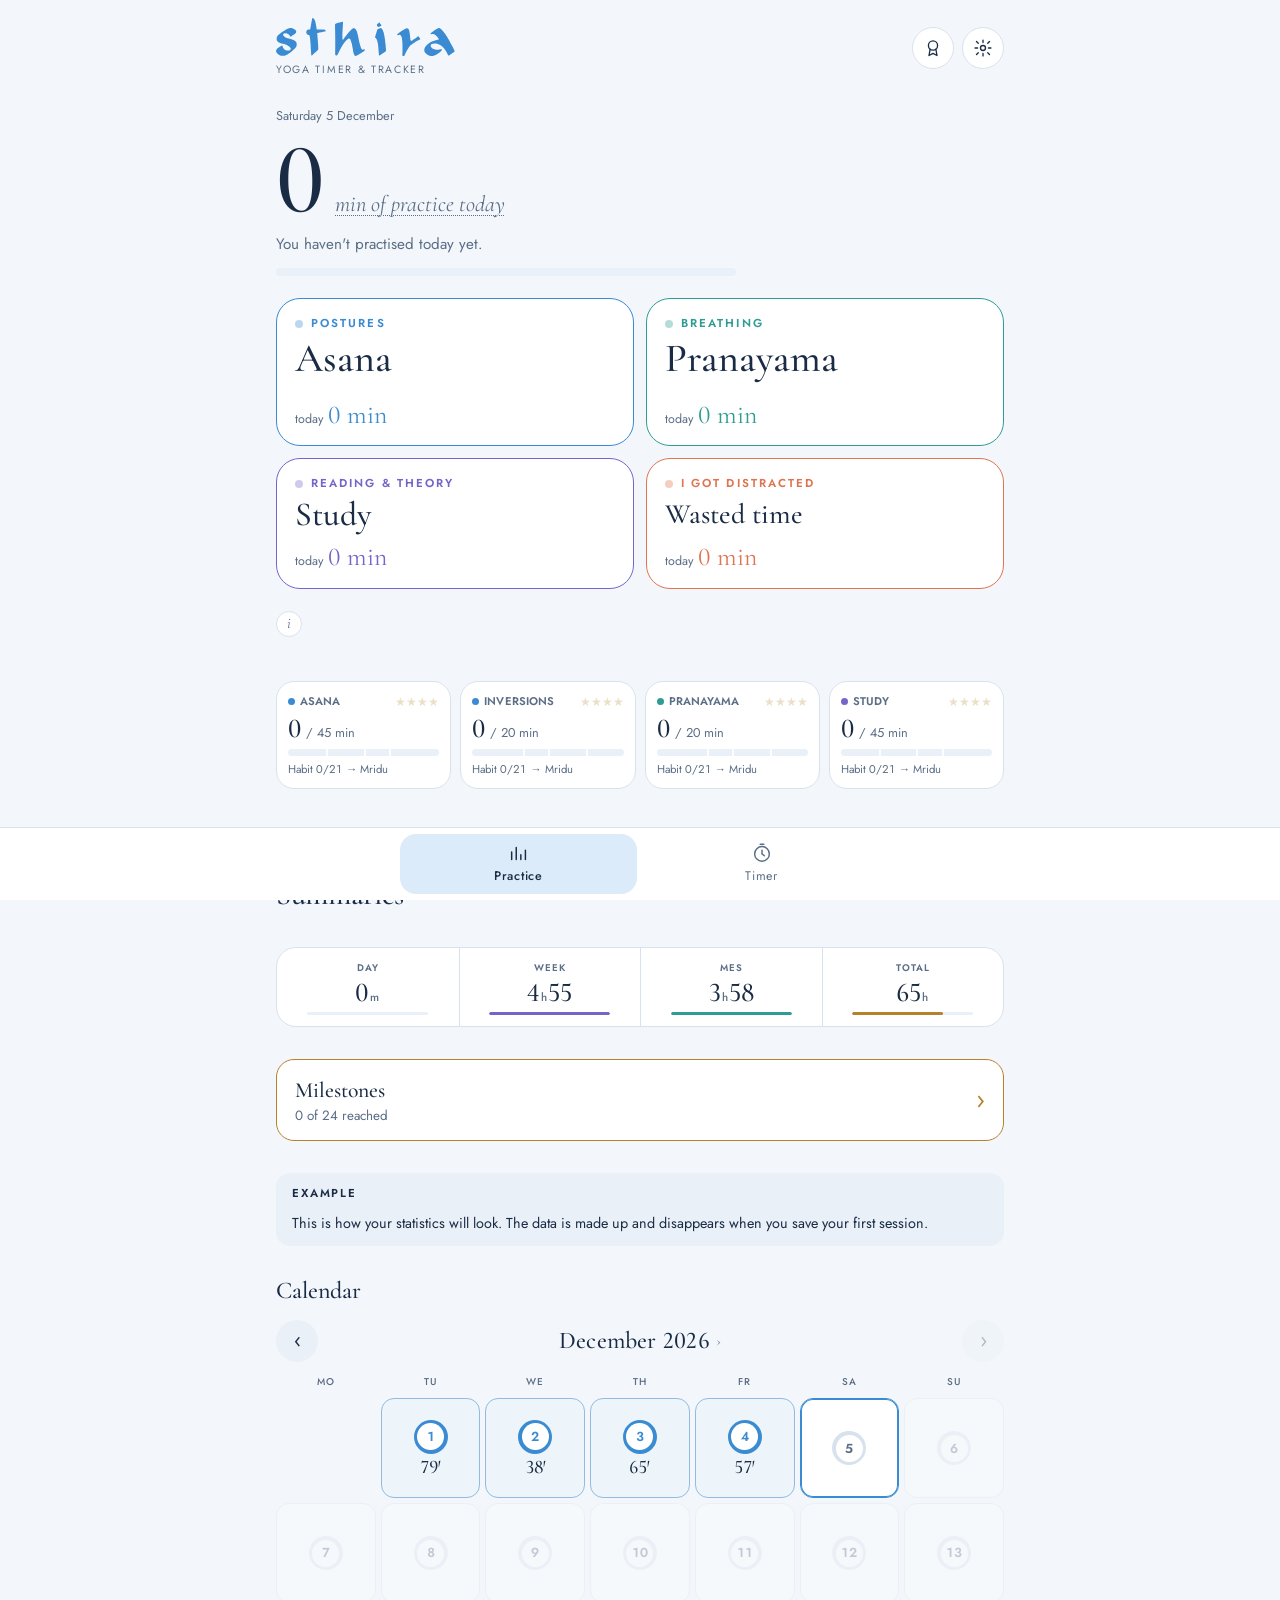
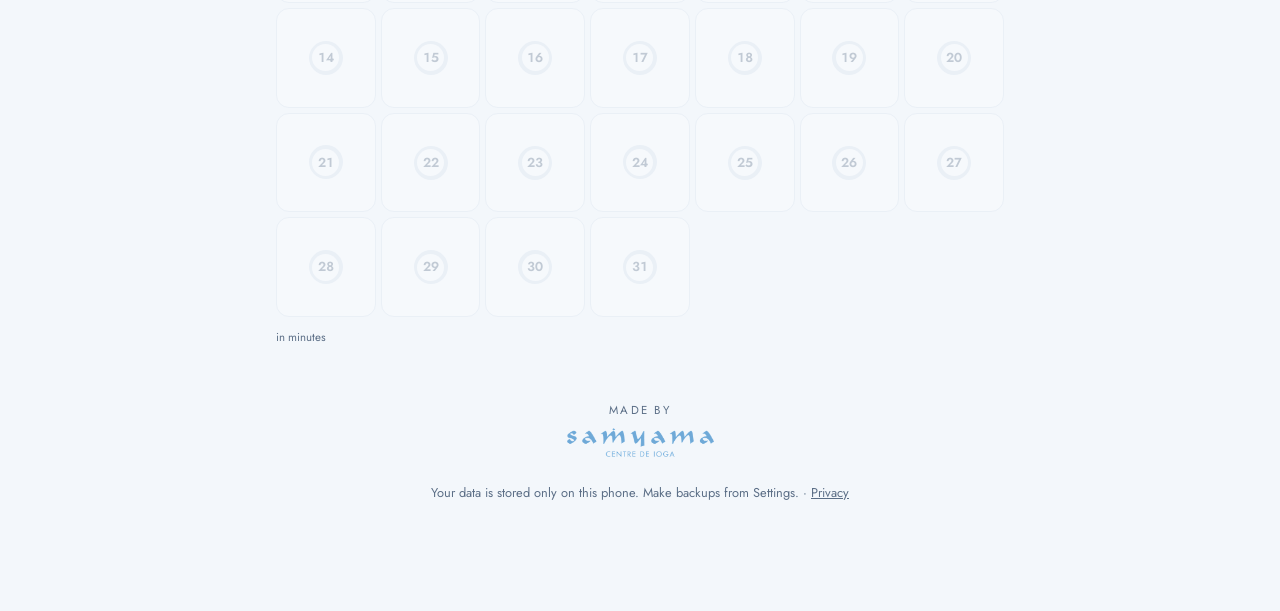
==== index.html @ 64e6ce95 "Add files via upload" ====
<!doctype html>
<html lang="ca">
<head>
<meta charset="utf-8">
<meta name="viewport" content="width=device-width, initial-scale=1, viewport-fit=cover">
<title>Sthira</title>
<meta name="description" content="Sthira: temporitzador i registre de pràctica de ioga. Asana, pranayama i temps distret, amb estadístiques.">
<meta name="theme-color" content="#F3F7FB" media="(prefers-color-scheme: light)">
<meta name="theme-color" content="#1D2D46" media="(prefers-color-scheme: dark)">
<meta name="mobile-web-app-capable" content="yes">
<meta name="apple-mobile-web-app-capable" content="yes">
<meta name="apple-mobile-web-app-title" content="Sthira">
<link rel="manifest" href="manifest.webmanifest">
<link rel="icon" type="image/png" sizes="192x192" href="icons/sthira2-192.png">
<link rel="apple-touch-icon" href="icons/sthira2-apple-180.png">
<link rel="stylesheet" href="fonts/fonts.css">
<style>
/* Layout: una columna de 760px. A dalt, el rellotge ("ara" o "avui"); just a sota, els tres botons de registre
   (Asana i Pranayama grans, Distret a tota l'amplada). Després, les estadístiques per període.
   Codi de color fix a tota l'app: blau = asana, verd aigua = pranayama, coral = distret. */
:root{
  --bg:#F3F7FB; --surface:#FFFFFF; --surface-2:#E9F0F7; --ink:#1A2C45; --muted:#5B6E86; --line:#D8E2EE;
  --asana:#3A8BD2; --asana-soft:#DCEBF9; --prana:#2F9C94; --prana-soft:#D7EFEC; --dist:#DE7550; --dist-soft:#FBE6DC; --gold:#B5822A; --gold-soft:#F7ECD3;
  --on-color:#FFFFFF; --brand:#3A8BD2; --study:#7466C9; --study-soft:#E6E2F7; --pausec:#A3B0C0;
  --logo:url("[data-uri]");
  --h0:#E4ECF4; --h1:#BFDBF3; --h2:#7DB6E8; --h3:#3A8BD2;
  --display:'Cormorant Garamond', 'Iowan Old Style', Georgia, serif;
  --body:'Jost', 'Avenir Next', 'Helvetica Neue', Arial, sans-serif;
}
@media (prefers-color-scheme: dark){ :root:not([data-theme="light"]){
  --bg:#1D2D46; --surface:#26395A; --surface-2:#2F4568; --ink:#EEF3F9; --muted:#AFC0D4; --line:#3D5479;
  --asana:#8EC4F0; --asana-soft:#2F4D74; --prana:#7FD3C9; --prana-soft:#2A5560; --dist:#F5AE90; --dist-soft:#57434A; --gold:#E9C46A; --gold-soft:#4B4431;
  --on-color:#15263D; --brand:#8EC4F0; --study:#B6ACF2; --study-soft:#3E4374; --pausec:#7488A6;
  --logo:url("[data-uri]");
  --h0:#2C4164; --h1:#36618E; --h2:#5A93C8; --h3:#8EC4F0; color-scheme:dark }}
:root[data-theme="dark"]{
  --bg:#1D2D46; --surface:#26395A; --surface-2:#2F4568; --ink:#EEF3F9; --muted:#AFC0D4; --line:#3D5479;
  --asana:#8EC4F0; --asana-soft:#2F4D74; --prana:#7FD3C9; --prana-soft:#2A5560; --dist:#F5AE90; --dist-soft:#57434A; --gold:#E9C46A; --gold-soft:#4B4431;
  --on-color:#15263D; --brand:#8EC4F0; --study:#B6ACF2; --study-soft:#3E4374; --pausec:#7488A6;
  --logo:url("[data-uri]");
  --h0:#2C4164; --h1:#36618E; --h2:#5A93C8; --h3:#8EC4F0; color-scheme:dark }

*{box-sizing:border-box}
[hidden]{display:none!important}
html{padding-top:env(safe-area-inset-top,0px); -webkit-tap-highlight-color:transparent}
html,body{min-height:100%}
body{margin:0}
body{overflow-x:clip; font-variant-numeric:lining-nums; background:var(--bg); color:var(--ink); font-family:var(--body); font-size:16px; line-height:1.5; -webkit-font-smoothing:antialiased}
button,input,textarea{font:inherit; color:inherit}
button{cursor:pointer}
:focus-visible{outline:2px solid var(--brand); outline-offset:3px; border-radius:8px}
.wrap{overflow-x:clip; max-width:760px; margin:0 auto; padding-left:max(16px, env(safe-area-inset-left,0px)); padding-right:max(16px, env(safe-area-inset-right,0px)); padding-block:18px 72px; display:flex; flex-direction:column; gap:22px}
.c-a{color:var(--asana)} .c-p{color:var(--prana)} .c-d{color:var(--dist)} .c-s{color:var(--study)} .c-x{color:var(--muted)}

/* capçalera */
.top{display:flex; align-items:center; justify-content:space-between; gap:12px}
.brand{display:flex; flex-direction:column; gap:2px; min-width:0}
.wordmark{margin:0 0 4px; line-height:0}
.wordmark svg{display:block; height:38px; width:auto; fill:var(--brand)}
.brand span{font-size:clamp(.5rem, 2.35vw, .66rem); letter-spacing:.16em; text-transform:uppercase; color:var(--muted); white-space:nowrap}
.madeby{display:flex; flex-direction:column; align-items:center; gap:8px; margin-top:34px; text-decoration:none; color:var(--muted); font-size:.72rem; letter-spacing:.2em; text-transform:uppercase}
.madeby i{display:block; width:150px; max-width:60vw; aspect-ratio:480 / 95; background:var(--logo) center / contain no-repeat}
.madeby:hover i{opacity:.8}
.icon-btn{width:42px; height:42px; display:grid; place-items:center; border:1px solid var(--line); background:var(--surface); border-radius:50%}
.icon-btn svg{width:20px; height:20px}

/* ara / avui */
.now{position:relative; display:flex; flex-direction:column; gap:12px; padding-top:6px}
.now-top .pill[hidden]{display:none}
.now-top{display:flex; align-items:center; gap:12px; flex-wrap:wrap; position:relative}
.pill{display:inline-flex; align-items:center; gap:8px; font-size:.74rem; letter-spacing:.2em; text-transform:uppercase; font-weight:600; color:var(--muted)}
.pill.c-a{color:var(--asana)} .pill.c-p{color:var(--prana)} .pill.c-d{color:var(--dist)} .pill.c-s{color:var(--study)} .pill.c-x{color:var(--muted)}
.pill i{width:8px; height:8px; border-radius:50%; background:currentColor}
.pill.live i{animation:pulse 3.6s ease-in-out infinite}
@keyframes pulse{0%,100%{opacity:.3; transform:scale(.8)} 40%{opacity:1; transform:scale(1.3)}}
.date{font-size:.8rem; color:var(--muted)}
.big{display:flex; align-items:baseline; gap:12px; flex-wrap:wrap; position:relative}
.big .n{font-family:var(--display); font-weight:500; font-size:clamp(4rem, 17vw, 6.2rem); line-height:.85; font-variant-numeric:lining-nums tabular-nums; letter-spacing:-.02em}
.big .u{font-family:var(--display); font-style:italic; font-size:1.4rem; color:var(--muted)}
.split{display:flex; flex-wrap:wrap; gap:4px 16px; font-size:.95rem; font-variant-numeric:lining-nums tabular-nums; position:relative}
.split b{font-weight:500}
.split{width:100%}
.sp-no{color:var(--muted)}
.sp-l{color:var(--c)}
.sp-cols{display:grid; grid-template-columns:repeat(auto-fit, minmax(62px, 1fr)); gap:8px; width:100%}
.sp-col{display:flex; flex-direction:column; gap:2px; padding:7px 4px 6px; border-top:2px solid var(--c); min-width:0}
.sp-col b{font-family:var(--display); font-weight:500; font-size:clamp(1rem, 4.6vw, 1.22rem); line-height:1; color:var(--ink); white-space:nowrap}
.sp-col small{font-size:.58rem; letter-spacing:.05em; text-transform:uppercase; color:var(--muted); font-weight:600; line-height:1.15; display:-webkit-box; -webkit-line-clamp:2; -webkit-box-orient:vertical; overflow:hidden}
.sp-chips{display:flex; flex-wrap:wrap; gap:6px}
.sp-c{display:inline-flex; align-items:baseline; gap:6px; border:1px solid var(--line); background:var(--surface); border-radius:999px; padding:5px 12px; font-size:.86rem; color:var(--muted)}
.sp-c i{width:7px; height:7px; border-radius:50%; background:var(--c); align-self:center; flex:none}
.sp-c b{color:var(--ink)}
.sp-dots{display:flex; flex-wrap:wrap; gap:6px 18px}
.sp-dots span{display:inline-flex; align-items:center; gap:6px; font-size:1rem}
.sp-dots i{width:9px; height:9px; border-radius:50%; background:var(--c); flex:none}
.sp-dots b{color:var(--ink); font-weight:500}
.bar{display:flex; height:8px; border-radius:6px; overflow:hidden; background:var(--surface-2); position:relative}
.bar i{display:block; height:100%; min-width:0}
.bar .asana{background:var(--asana)} .bar .pranayama{background:var(--prana)} .bar .distracted{background:var(--dist)} .bar .study{background:var(--study)} .bar .pause{background:var(--pausec); opacity:.55}
.now .bar{max-width:460px}
.streak{font-size:.86rem; color:var(--muted); position:relative}
.streak:empty{display:none}

/* botons */
.pads{display:grid; grid-template-columns:1fr 1fr; gap:12px}
.pad{--c:var(--asana); border:1.5px solid var(--c); background:var(--surface); color:var(--ink); border-radius:24px; min-height:148px; padding:16px 18px 18px;
  display:flex; flex-direction:column; justify-content:space-between; align-items:flex-start; gap:12px; text-align:left; min-width:0; transition:background .25s, color .25s, transform .12s, box-shadow .25s}
.pad:active{transform:scale(.98)}
.pad.prana{--c:var(--prana)}
.pad.study{--c:var(--study)}
.pad.pause{--c:var(--muted)}
.pad.pause .pn, .pad.study .pn{font-size:clamp(1.55rem, 6vw, 2.1rem)}
.pad.small{min-height:116px}
.pad.held{border-style:dashed; animation:padBlink 1.6s ease-in-out infinite}
@keyframes padBlink{0%,100%{opacity:1}50%{opacity:.42}}
@media (prefers-reduced-motion: reduce){ .pad.held{animation:none} }
.pad.held .pt::before{content:"❚❚ "; font-size:.6em; vertical-align:.25em}
.pad.dist{--c:var(--dist); min-height:116px}
.pad .pk{display:flex; align-items:center; gap:8px; font-size:.72rem; letter-spacing:.18em; text-transform:uppercase; font-weight:600; color:var(--c)}
.pad .pk i{width:8px; height:8px; border-radius:50%; background:currentColor; opacity:.35}
.pad .pn{display:block; font-family:var(--display); font-weight:500; font-size:clamp(1.55rem, 6.2vw, 2.5rem); line-height:1; margin-top:6px}
.pad.dist .pn{font-size:clamp(1.3rem, 5vw, 1.75rem); margin-top:6px}
.pad .pt{font-family:var(--display); font-size:1.6rem; line-height:1; font-variant-numeric:lining-nums tabular-nums; color:var(--c)}
.pad .pt small{font-family:var(--body); font-size:.78rem; color:var(--muted); margin-right:5px}
.pad.dist .left{display:flex; flex-direction:column; gap:2px; min-width:0}
.pad.dist .pt{white-space:nowrap; flex:none}
.pad[aria-pressed="true"]{background:var(--c); color:var(--on-color); box-shadow:0 14px 34px -18px var(--c)}
.pad[aria-pressed="true"] .pk, .pad[aria-pressed="true"] .pt, .pad[aria-pressed="true"] .pt small{color:var(--on-color)}
.pad[aria-pressed="true"] .pk i{opacity:1; animation:pulse 3.6s ease-in-out infinite}
.pad:disabled{opacity:.45; cursor:default}
.pad:disabled:active{transform:none}
/* B · files */
.pads.st-rows{grid-template-columns:1fr; gap:9px}
.pads.st-rows .pad{flex-direction:row; align-items:center; justify-content:space-between; min-height:0; padding:13px 16px; border-radius:16px; border-width:1px; gap:12px}
.pads.st-rows .pad > span:first-child{display:flex; flex-direction:column; gap:1px; min-width:0}
.pads.st-rows .pad .pn, .pads.st-rows .pad.dist .pn, .pads.st-rows .pad.study .pn{font-size:1.4rem; margin-top:2px}
.pads.st-rows .pad .pk{font-size:.62rem; letter-spacing:.13em}
.pads.st-rows .pad .pt{font-size:1.3rem; white-space:nowrap}
/* C · suau */
.pads.st-soft .pad{border:0; background:color-mix(in srgb, var(--c) 13%, var(--surface)); align-items:center; text-align:center; justify-content:center; gap:9px; border-radius:26px; min-height:138px; padding:18px 12px}
.pads.st-soft .pad.small, .pads.st-soft .pad.dist{min-height:114px}
.pads.st-soft .pad > span{display:flex; flex-direction:column; align-items:center; gap:2px; min-width:0}
.pads.st-soft .pad .pk{justify-content:center; text-align:center; font-size:.66rem; letter-spacing:.11em; white-space:nowrap}
.pads.st-soft .pad .pt{font-size:1.45rem}
.pads.st-soft .pad[aria-pressed="true"]{background:var(--c)}
/* D · mini */
.pads.st-mini{gap:9px}
.pads.st-mini .pad{min-height:80px; padding:11px 13px; border-radius:15px; border-width:1px; gap:5px}
.pads.st-mini .pad .pk{display:none}
.pads.st-mini .pad .pn, .pads.st-mini .pad.dist .pn, .pads.st-mini .pad.study .pn{font-size:1.18rem; margin-top:0}
.pads.st-mini .pad.dist .pn{font-size:1rem}
.pads.st-mini .pad .pt{font-size:1.05rem}
.pads.st-mini .pad .pt small{font-size:.66rem}
.hint{margin:0; font-family:var(--display); font-style:italic; font-size:1.15rem; color:var(--muted)}
.chips{display:flex; flex-wrap:wrap; gap:8px}
.chips button{background:var(--surface); border:1px solid var(--line); border-radius:999px; padding:7px 14px; font-size:.9rem}
.chips button[aria-pressed="true"]{background:var(--dist); border-color:var(--dist); color:var(--on-color)}
.cause-box{display:flex; flex-direction:column; gap:10px}
.lbl{font-size:.72rem; letter-spacing:.16em; text-transform:uppercase; color:var(--muted)}
.notice{background:var(--dist-soft); border-radius:16px; padding:14px 16px; display:flex; gap:12px; align-items:baseline; flex-wrap:wrap}
.notice b{font-family:var(--display); font-size:1.7rem; font-weight:500; color:var(--dist); font-variant-numeric:lining-nums tabular-nums; line-height:1}
.notice span{font-size:.92rem}
.end-row{display:flex; justify-content:space-between; align-items:center; gap:12px; flex-wrap:wrap}
.end-row{flex-direction:column; align-items:stretch; gap:10px}
.end-btn{display:flex; align-items:center; justify-content:center; gap:10px; width:100%; min-height:58px; border:0; border-radius:18px; background:var(--ink); color:var(--bg); font-size:1.08rem; font-weight:600; letter-spacing:.02em; box-shadow:0 12px 26px -16px var(--ink)}
.end-btn svg{width:20px; height:20px}
.end-btn.confirm{background:var(--dist); color:var(--on-color); box-shadow:0 12px 26px -14px var(--dist)}
.adv{border:1px solid var(--asana); background:var(--asana-soft); border-radius:18px; padding:0 14px}
.adv summary{list-style:none; cursor:pointer; display:flex; flex-direction:column; gap:2px; padding:12px 0}
.adv summary::-webkit-details-marker{display:none}
.adv summary .lbl{color:var(--asana)}
.adv summary .adv-t{font-size:.95rem}
.adv summary .adv-t::after{content:" ▾"; color:var(--muted)}
.adv[open] summary .adv-t::after{content:" ▴"}
.adv-body{padding-bottom:14px; display:flex; flex-direction:column; gap:8px}
.fam-sub{display:flex; flex-direction:column; gap:6px; padding:10px 0 2px 12px; border-left:2px solid var(--asana); margin-left:4px}
.fam-sub .lbl{color:var(--asana)}
.hrow.sub span:first-child{padding-left:14px; font-size:.84rem; color:var(--muted)}
.hrow.sub .tr{height:7px}
.hrow.sub .tr i{opacity:.6}
.chips.fam button{display:inline-flex; align-items:baseline; gap:6px}
.chips.fam .fc{font-size:.8em; font-variant-numeric:lining-nums tabular-nums; color:var(--asana); font-weight:600}
.chips.fam .fc:empty{display:none}
.chips.fam button[aria-pressed="true"] .fc{color:var(--on-color)}
.chips.fam button[aria-pressed="true"]{background:var(--asana); border-color:var(--asana); color:var(--on-color)}
.adv-note{margin:0}
.info{display:flex; flex-direction:column; align-items:flex-start; gap:7px}
.ibtn{width:26px; height:26px; min-height:0; border-radius:50%; border:1px solid var(--line); background:var(--surface); color:var(--muted); font-family:var(--display); font-size:.95rem; font-style:italic; line-height:1; display:grid; place-items:center; padding:0; flex:none}
.ibtn[aria-expanded="true"]{border-color:var(--asana); color:var(--asana)}
.info .hint, .info .t-help{margin:0}
.info.c{align-items:center; text-align:center}
#viewT .adv{margin-top:0}
.small-muted{font-size:.84rem; color:var(--muted)}

/* resum de sessió */
.summary{background:var(--surface); border:1px solid var(--line); border-radius:22px; padding:18px; display:flex; flex-direction:column; gap:14px}
.summary h3{font-family:var(--display); font-weight:500; font-size:1.8rem; margin:0; line-height:1}
.sum-grid{display:grid; grid-template-columns:repeat(auto-fit, minmax(100px,1fr)); gap:12px}
.sum-grid div{font-size:.78rem; color:var(--muted)}
.sum-grid b{display:block; font-family:var(--display); font-weight:500; font-size:1.7rem; color:var(--ink); font-variant-numeric:lining-nums tabular-nums; line-height:1.1}
.sum-grid b.c-a{color:var(--asana)} .sum-grid b.c-p{color:var(--prana)} .sum-grid b.c-d{color:var(--dist)} .sum-grid b.c-s{color:var(--study)}
.note{width:100%; min-height:64px; resize:vertical; background:var(--bg); border:1px solid var(--line); border-radius:14px; padding:10px 12px; font-family:var(--display); font-style:italic; font-size:1.1rem}
.btn{border:0; border-radius:999px; padding:11px 22px; font-weight:500; background:var(--ink); color:var(--bg)}
.btn-ghost{background:transparent; color:var(--ink); border:1px solid var(--line)}
.row-actions{display:flex; gap:10px; flex-wrap:wrap; justify-content:flex-end}
.row-actions.ctr{justify-content:center}

/* estadístiques */
.stats{display:flex; flex-direction:column; gap:32px; margin-top:26px; padding-top:30px; border-top:1px solid var(--line)}
.stats-head{display:flex; justify-content:space-between; align-items:flex-end; gap:14px; flex-wrap:wrap}
.stats-head h2{font-family:var(--display); font-weight:500; font-size:2.2rem; margin:0; line-height:1}
.seg{display:inline-flex; flex-wrap:wrap; border:1px solid var(--line); border-radius:22px; padding:3px; background:var(--surface); gap:2px; max-width:100%}
.seg input{position:absolute; opacity:0; pointer-events:none}
.seg label{padding:6px 13px; border-radius:999px; font-size:.88rem; cursor:pointer; color:var(--muted)}
.seg input:checked + label{background:var(--asana-soft); color:var(--ink); font-weight:500}
.seg input:focus-visible + label{outline:2px solid var(--brand)}
.daynav{display:flex; align-items:center; justify-content:space-between; gap:12px; background:var(--surface); border:1px solid var(--line); border-radius:999px; padding:5px}
.daynav b{font-family:var(--display); font-weight:500; font-size:1.3rem; text-align:center; min-width:0}
.daynav .icon-btn{font-size:1.4rem; line-height:1; border:0; background:var(--surface-2)}
.daynav .icon-btn:disabled{opacity:.35; cursor:default}
.example{background:var(--surface-2); border-radius:14px; padding:12px 16px; font-size:.9rem; display:flex; gap:10px; align-items:baseline; flex-wrap:wrap}
.nudge{background:var(--dist-soft)}
.example b{font-size:.72rem; letter-spacing:.16em; text-transform:uppercase}

.kpis{display:grid; grid-template-columns:repeat(4, minmax(0,1fr)); gap:1px; background:var(--line); border:1px solid var(--line); border-radius:20px; overflow:hidden}
@media (max-width:620px){ .kpis{grid-template-columns:repeat(2, minmax(0,1fr))} }
.kpi{background:var(--surface); padding:14px 16px 16px; display:flex; flex-direction:column; gap:2px; min-width:0}
.kpi .k{font-size:.72rem; letter-spacing:.14em; text-transform:uppercase; color:var(--muted); display:flex; align-items:center; gap:7px}
.kpi .k i{width:8px; height:8px; border-radius:2px; display:inline-block}
.kpi .v{font-family:var(--display); font-weight:500; font-size:2.1rem; line-height:1.1; font-variant-numeric:lining-nums tabular-nums}
.kpi .v small{font-family:var(--body); font-size:.85rem; color:var(--muted); margin-left:2px; font-weight:400}
.kpi .s{font-size:.8rem; color:var(--muted)}
.up{color:var(--prana)} .down{color:var(--dist)}

.block{display:flex; flex-direction:column; gap:14px; min-width:0}
.block h3{font-family:var(--display); font-weight:500; font-size:1.5rem; margin:0; line-height:1.1}
.block-head{display:flex; justify-content:space-between; align-items:baseline; gap:10px; flex-wrap:wrap}
.legend{display:flex; gap:14px; flex-wrap:wrap; font-size:.8rem; color:var(--muted)}
.legend span{display:inline-flex; align-items:center; gap:6px}
.legend i{width:10px; height:10px; border-radius:3px; display:inline-block}
.two{display:grid; grid-template-columns:1fr 1fr; gap:32px 34px}
@media (max-width:620px){ .two{grid-template-columns:1fr} }

/* gràfic de barres */
.chart{display:flex; flex-direction:column; gap:6px}
.plot{position:relative; height:190px; margin-left:38px}
.gl{position:absolute; left:0; right:0; border-top:1px solid var(--line)}
.gl em{position:absolute; left:-38px; top:-.65em; width:32px; text-align:right; font-style:normal; font-size:.7rem; color:var(--muted); font-variant-numeric:lining-nums tabular-nums}
.goal-l{position:absolute; left:0; right:0; border-top:1.5px dashed var(--muted); opacity:.75; pointer-events:none; z-index:1}
.goal-l span{position:absolute; right:0; top:-17px; font-size:.68rem; color:var(--muted); background:var(--bg); padding-left:6px}
.bars{position:absolute; inset:0; display:grid; grid-template-columns:repeat(var(--n), minmax(0,1fr)); gap:var(--gap,6px)}
.bars button{height:100%; border:0; background:transparent; padding:0; display:flex; flex-direction:column; justify-content:flex-end; align-items:center; min-width:0; border-radius:6px}
.stack{display:flex; flex-direction:column-reverse; width:100%; max-width:38px; border-radius:5px; overflow:hidden; min-height:0}
.stack i{display:block; width:100%; min-height:0}
.stack .a{background:var(--asana)} .stack .p{background:var(--prana)} .stack .s{background:var(--study)} .stack .d{background:var(--dist); opacity:.85}
.bars button.sel .stack{outline:2px solid var(--ink); outline-offset:2px}
.xl{display:grid; grid-template-columns:repeat(var(--n), minmax(0,1fr)); gap:var(--gap,6px); margin-left:38px; font-size:.68rem; color:var(--muted); text-align:center; letter-spacing:.04em}
.xl span{white-space:nowrap}
.xl span.t{color:var(--ink); font-weight:600}
.readout{margin-left:38px; font-size:.9rem; min-height:1.5em; font-variant-numeric:lining-nums tabular-nums}
.readout b{font-weight:500}

/* donut */
.donut-wrap{display:flex; align-items:center; gap:22px; flex-wrap:wrap}
.donut{width:136px; height:136px; flex:none; position:relative}
.donut svg{width:136px; height:136px; transform:rotate(-90deg)}
.donut .ctr{position:absolute; inset:0; display:flex; flex-direction:column; align-items:center; justify-content:center}
.donut .ctr b{font-family:var(--display); font-weight:500; font-size:2rem; line-height:1; font-variant-numeric:lining-nums tabular-nums}
.donut .ctr span{font-size:.7rem; letter-spacing:.14em; text-transform:uppercase; color:var(--muted)}
.dl{list-style:none; margin:0; padding:0; display:flex; flex-direction:column; gap:8px; min-width:0; flex:1}
.dl li{display:grid; grid-template-columns:12px 1fr auto; gap:10px; align-items:baseline; font-size:.92rem}
.dl li i{width:10px; height:10px; border-radius:3px; display:inline-block}
.dl li span:last-child{color:var(--muted); font-variant-numeric:lining-nums tabular-nums; white-space:nowrap}

/* hores */
.hours{display:grid; grid-template-columns:repeat(24, minmax(0,1fr)); gap:2px; height:96px; align-items:end}
.hours i{display:block; background:var(--asana); border-radius:3px 3px 0 0; opacity:.8}
.hours i.zero{background:var(--surface-2); opacity:1}
.hours i.peak{opacity:1; background:var(--prana)}
.hours-x{display:grid; grid-template-columns:repeat(4, 1fr); font-size:.66rem; color:var(--muted)}
.insight{margin:0; font-family:var(--display); font-style:italic; font-size:1.12rem}

/* files horitzontals */
.rows{display:flex; flex-direction:column; gap:9px}
.hrow{display:grid; grid-template-columns:96px minmax(0,1fr) auto; gap:12px; align-items:center; font-size:.9rem}
.hrow .tr{height:10px; background:var(--surface-2); border-radius:6px; overflow:hidden}
.hrow .tr i{display:block; height:100%; border-radius:6px}
.hrow .val{font-variant-numeric:lining-nums tabular-nums; color:var(--muted); font-size:.84rem; white-space:nowrap}
.hrow.best span:first-child{font-weight:600}

/* mapa de calor */
.heat{display:grid; grid-template-columns:22px repeat(13, minmax(0,1fr)); gap:4px; max-width:420px}
.heat .ml{font-size:.66rem; color:var(--muted); white-space:nowrap; height:14px}
.heat .wl{font-size:.64rem; color:var(--muted); line-height:1; align-self:center}
.heat .c{aspect-ratio:1; border-radius:4px; background:var(--h0); max-width:100%}
.heat .c.l1{background:var(--h1)} .heat .c.l2{background:var(--h2)} .heat .c.l3{background:var(--h3)}
.heat .c.fut{background:transparent; border:1px dashed var(--line)}
.heat .c.tod{outline:1.5px solid var(--ink); outline-offset:1px}
.heat-key{display:flex; align-items:center; gap:5px; font-size:.72rem; color:var(--muted)}
.heat-key i{width:12px; height:12px; border-radius:3px; display:inline-block}

.facts{display:grid; grid-template-columns:repeat(2, minmax(0,1fr)); gap:1px; background:var(--line); border:1px solid var(--line); border-radius:18px; overflow:hidden}
@media (min-width:621px){ .facts.f3{grid-template-columns:repeat(3, minmax(0,1fr))} }
.facts div{background:var(--surface); padding:12px 14px; font-size:.8rem; color:var(--muted); min-width:0}
.facts b{display:block; font-family:var(--display); font-weight:500; font-size:1.55rem; color:var(--ink); line-height:1.15; font-variant-numeric:lining-nums tabular-nums}

/* sessions */
.sessions{list-style:none; margin:0; padding:0; display:flex; flex-direction:column}
.sessions > li{border-top:1px solid var(--line)}
.sessions details summary{list-style:none; cursor:pointer; display:grid; grid-template-columns:60px minmax(0,1fr); gap:14px; padding:14px 0}
.sessions details summary::-webkit-details-marker{display:none}
.sd{font-size:.76rem; color:var(--muted); line-height:1.3}
.sd b{display:block; font-family:var(--display); font-size:1.5rem; color:var(--ink); font-weight:500}
.sb{display:flex; flex-direction:column; gap:7px; min-width:0}
.st{display:flex; flex-wrap:wrap; gap:3px 14px; font-size:.88rem; font-variant-numeric:lining-nums tabular-nums}
.st b{font-weight:500}
.sn{font-family:var(--display); font-style:italic; font-size:1.08rem; overflow-wrap:anywhere}
.s-body{padding:0 0 16px 74px; display:flex; flex-direction:column; gap:10px}
@media (max-width:460px){ .s-body{padding-left:0} }
.linkish{background:none; border:0; padding:0; text-decoration:underline; text-underline-offset:3px; font-size:.86rem}
.danger{color:var(--dist)}
.empty{color:var(--muted); font-family:var(--display); font-style:italic; font-size:1.12rem; margin:0}
.foot{font-size:.8rem; color:var(--muted); text-align:center; margin-top:4px}

/* full d'ajustos */
.scrim{position:fixed; inset:0; background:rgba(20,34,56,.45); display:flex; align-items:flex-end; justify-content:center; z-index:50}
.sheet{background:var(--surface); width:100%; max-width:560px; border-radius:22px 22px 0 0; padding:22px max(20px, env(safe-area-inset-right,0px)) max(26px, env(safe-area-inset-bottom,0px)) max(20px, env(safe-area-inset-left,0px)); max-height:90%; overflow:auto; display:flex; flex-direction:column; gap:12px}
.sheet h3{font-family:var(--display); font-weight:500; font-size:1.8rem; margin:0}
.as-row{width:100%; text-align:left; background:transparent; border:0; border-bottom:1px solid var(--line); cursor:pointer}
.as-row > span:last-child{font-size:1.5rem; color:var(--asana); line-height:1}
.srow{display:flex; justify-content:space-between; align-items:center; gap:14px; padding:12px 0; border-bottom:1px solid var(--line); flex-wrap:wrap}
.srow > span:first-child small{display:block; color:var(--muted); font-size:.82rem}
.sw{position:relative; width:46px; height:28px; flex:none}
.sw input{position:absolute; inset:0; opacity:0; cursor:pointer; margin:0}
.sw i{position:absolute; inset:0; border-radius:999px; background:var(--surface-2); border:1px solid var(--line); transition:background .2s}
.sw i::after{content:""; position:absolute; top:3px; left:3px; width:20px; height:20px; border-radius:50%; background:var(--muted); transition:transform .2s, background .2s}
.sw input:checked + i{background:var(--asana)} .sw input:checked + i::after{transform:translateX(18px); background:var(--on-color)}
.sw input:focus-visible + i{outline:2px solid var(--brand); outline-offset:2px}
.data-box{width:100%; min-height:90px; font-family:ui-monospace, Menlo, Consolas, monospace; font-size:.75rem; background:var(--bg); border:1px solid var(--line); border-radius:12px; padding:10px}
.toast{white-space:nowrap; position:fixed; left:50%; bottom:max(20px, env(safe-area-inset-bottom,0px)); transform:translateX(-50%); background:var(--ink); color:var(--bg); padding:10px 18px; border-radius:999px; font-size:.9rem; z-index:60}

/* pestanyes */
.wrap{padding-bottom:calc(96px + env(safe-area-inset-bottom,0px))}
.tabs{position:fixed; left:0; right:0; bottom:0; z-index:30; background:var(--surface); border-top:1px solid var(--line); display:flex; justify-content:center;
  padding:6px max(16px, env(safe-area-inset-right,0px)) calc(6px + env(safe-area-inset-bottom,0px)) max(16px, env(safe-area-inset-left,0px))}
.tabs-in{display:grid; grid-template-columns:1fr 1fr; gap:6px; width:100%; max-width:480px}
.tab{position:relative; border:0; background:transparent; border-radius:16px; padding:8px 10px; display:flex; flex-direction:column; align-items:center; gap:3px; font-size:.78rem; letter-spacing:.06em; color:var(--muted)}
.tab svg{width:22px; height:22px}
.tab[aria-current="page"]{background:var(--asana-soft); color:var(--ink); font-weight:500}
.tab .ldot{position:absolute; top:8px; right:calc(50% - 22px); width:8px; height:8px; border-radius:50%; background:var(--asana); animation:pulse 3.6s ease-in-out infinite}
.toast .t-act{margin-left:14px; background:transparent; border:0; color:inherit; font:inherit; font-weight:600; text-decoration:underline; padding:2px 0}
.toast{bottom:calc(86px + env(safe-area-inset-bottom,0px))}
.view{display:flex; flex-direction:column; gap:22px}

/* temporitzador */
.t-track{display:flex; flex-direction:column; gap:10px; background:var(--surface); border:1px solid var(--line); border-radius:20px; padding:14px}
.tm-head{display:flex; justify-content:space-between; align-items:baseline; gap:10px; flex-wrap:wrap}
.tm-time{font-size:.86rem; font-variant-numeric:lining-nums tabular-nums}
.tm-btns{display:grid; grid-template-columns:1fr 1fr; gap:8px}
.tm{--c:var(--asana); border:1.5px solid var(--c); background:transparent; color:var(--c); border-radius:14px; min-height:48px; padding:0 4px; font-family:var(--display); font-size:clamp(1.02rem, 4.6vw, 1.25rem); font-weight:500; min-width:0}
.tm.p{--c:var(--prana)} .tm.d{--c:var(--dist)} .tm.s{--c:var(--study)}
.tm[aria-pressed="true"]{background:var(--c); color:var(--on-color)}
.tm:disabled{opacity:.4; cursor:default}
.tm-hint{margin:0; font-size:.86rem; color:var(--muted)}
.dial-wrap{display:flex; flex-direction:column; align-items:center; gap:12px; padding-top:4px}
.dial{position:relative; width:min(76vw, 310px); aspect-ratio:1; max-width:100%}
.dial svg{width:100%; height:100%; transform:rotate(-90deg)}
.d-track{fill:none; stroke:var(--surface-2); stroke-width:10}
.d-prog{fill:none; stroke:var(--asana); stroke-width:10; stroke-linecap:round; transition:stroke-dashoffset .12s linear}
.dial.pr .d-prog{stroke:var(--prana)}
.dial.st .d-prog{stroke:var(--study)}
.dial.pa .d-prog{stroke:var(--pausec)}
.dial.warn .d-prog{stroke:var(--dist)}
.t-dots.pr i{background:var(--prana)} .t-dots.st i{background:var(--study)}
.dial.done .d-prog{stroke:var(--prana)}
.d-tick{stroke:var(--line); stroke-width:2}
.d-ctr{position:absolute; inset:0; display:flex; flex-direction:column; align-items:center; justify-content:center; gap:2px}
.d-lbl{font-size:.72rem; letter-spacing:.2em; text-transform:uppercase; color:var(--muted)}
.d-count{font-family:var(--display); font-weight:500; font-size:clamp(4.6rem, 22vw, 6.4rem); line-height:.9; font-variant-numeric:lining-nums tabular-nums}
.d-time{font-size:1.05rem; font-variant-numeric:lining-nums tabular-nums; color:var(--muted)}
.d-next{margin:0; font-family:var(--display); font-style:italic; font-size:1.2rem; color:var(--muted); text-align:center; font-variant-numeric:lining-nums tabular-nums}
.t-dots{display:flex; flex-wrap:wrap; gap:6px; justify-content:center; max-width:320px; min-height:10px}
.t-dots i{width:9px; height:9px; border-radius:50%; background:var(--asana)}
.t-dots span{font-size:.8rem; color:var(--muted)}
.t-ctrls{display:grid; grid-template-columns:1fr 2fr; gap:12px}
.t-main{border:0; border-radius:999px; min-height:62px; font-size:1.15rem; font-weight:500; background:var(--asana); color:var(--on-color); display:flex; align-items:center; justify-content:center; gap:10px; box-shadow:0 14px 30px -18px var(--asana)}
.t-main.pause{background:var(--ink); color:var(--bg); box-shadow:none}
.t-main svg{width:20px; height:20px}
.t-reset{border:1px solid var(--line); background:var(--surface); border-radius:999px; min-height:62px; font-size:1rem}
.t-reset:disabled{opacity:.45; cursor:default}
.ichips{display:flex; flex-wrap:wrap; gap:8px}
.ichips button{min-width:64px; border:1px solid var(--line); background:var(--surface); border-radius:14px; padding:10px 14px; font-size:.98rem; font-variant-numeric:lining-nums tabular-nums}
.ichips button[aria-pressed="true"]{background:var(--asana); border-color:var(--asana); color:var(--on-color); font-weight:500}
.ichips button:disabled{opacity:.5; cursor:default}
.custom{display:flex; align-items:center; gap:14px; flex-wrap:wrap}
.big .u[role=button]{cursor:pointer; text-decoration:underline dotted; text-decoration-thickness:1px; text-underline-offset:4px}
.goal-ed{display:inline-flex; align-items:center; gap:8px}
#gVal{width:64px; border:0; background:transparent; text-align:center; font-size:1.1rem; font-weight:500; font-variant-numeric:lining-nums tabular-nums; -moz-appearance:textfield; appearance:textfield}
#gVal::-webkit-outer-spin-button, #gVal::-webkit-inner-spin-button{-webkit-appearance:none; margin:0}
.gq{flex-basis:100%; display:flex; flex-wrap:wrap; gap:6px}
.gqb{border:1px solid var(--line); background:var(--surface); border-radius:999px; padding:5px 12px; font-size:.86rem; font-variant-numeric:lining-nums tabular-nums}
.gqb[aria-pressed="true"]{background:var(--asana-soft); border-color:var(--asana); font-weight:500}
.stepper{display:inline-flex; align-items:center; border:1px solid var(--line); border-radius:14px; background:var(--surface); overflow:hidden}
.stepper button{width:44px; height:44px; border:0; background:transparent; font-size:1.3rem}
.stepper output{min-width:58px; text-align:center; font-variant-numeric:lining-nums tabular-nums; font-size:1.05rem}
.t-set{border-top:1px solid var(--line); padding-top:6px}
.t-set summary{cursor:pointer; list-style:none; padding:10px 0; font-family:var(--display); font-size:1.4rem}
.t-set summary::-webkit-details-marker{display:none}
.t-set summary::after{content:" +"; color:var(--muted)} .t-set[open] summary::after{content:" –"}
.range{width:160px; accent-color:var(--asana)}
.t-help{font-size:.84rem; color:var(--muted); margin:6px 0 0}
.d-count small{font-size:.38em; color:var(--muted); margin-left:2px; letter-spacing:.02em}
.tmode{align-self:flex-start}
.tmode label{padding:8px 16px; font-size:.92rem}
.pstrip{display:flex; gap:4px; width:min(86vw, 340px); height:10px}
.pstrip > i{position:relative; display:block; flex:1 1 0; min-width:6px; border-radius:6px; background:var(--surface-2); overflow:hidden}
.pstrip > i > b{position:absolute; inset:0 auto 0 0; width:0; background:var(--asana); border-radius:inherit; transition:width .12s linear}
.pstrip > i.cur{box-shadow:0 0 0 2px var(--asana-soft)}
.pstrip.pr > i > b{background:var(--prana)} .pstrip.st > i > b{background:var(--study)}
.pchips button{display:inline-flex; align-items:center; gap:6px; max-width:100%; overflow:hidden; text-overflow:ellipsis; white-space:nowrap}
.pchips .pnew{border-style:dashed; color:var(--muted)}
.pcard{background:var(--surface); border:1px solid var(--line); border-radius:22px; padding:14px 12px 10px; display:flex; flex-direction:column; gap:12px}
.pcard[disabled]{opacity:.55; pointer-events:none}
.pname{font-family:var(--display); font-size:1.55rem; font-weight:500; border:0; border-bottom:1px dashed var(--line); background:transparent; color:var(--ink); padding:2px 0 6px; width:100%; border-radius:0}
.pname:focus{outline:none; border-bottom-color:var(--asana)}
.psteps{list-style:none; margin:0; padding:0; display:flex; flex-direction:column; gap:8px}
.pstep{display:grid; grid-template-columns:22px auto auto auto 1fr; align-items:center; gap:6px; padding:8px 0; border-bottom:1px solid var(--line)}
.pstep:last-child{border-bottom:0}
.pnum{width:22px; height:22px; border-radius:50%; background:var(--asana-soft); color:var(--ink); display:grid; place-items:center; font-size:.78rem; font-weight:600; font-variant-numeric:lining-nums tabular-nums}
.pstep .stepper button{flex:none; width:36px; height:42px; font-size:1.2rem; touch-action:manipulation; user-select:none; -webkit-user-select:none}
.pstep .stepper output{flex:none; min-width:50px; font-size:1.02rem}
.pstep .stepper.rp button{width:32px}
.pstep .stepper.rp output{min-width:26px}
.px{color:var(--muted); font-size:.95rem}
.pdel{justify-self:end; width:30px; height:36px; border:0; background:transparent; color:var(--muted); border-radius:50%; display:grid; place-items:center}
.pdel svg{width:18px; height:18px}
.pdel:disabled{visibility:hidden}
.padd{align-self:flex-start; border:1px dashed var(--asana); color:var(--asana); background:transparent; border-radius:999px; padding:9px 16px; font-size:.95rem; font-weight:500}
.pfoot{display:flex; justify-content:space-between; align-items:center; gap:10px; flex-wrap:wrap; padding-top:4px; border-top:1px solid var(--line)}
.ptot{font-size:.9rem; color:var(--muted); font-variant-numeric:lining-nums tabular-nums; padding-top:8px}
.pdelp{border:0; background:transparent; color:var(--dist); font-size:.88rem; padding:8px 0 0}
.pdelp.arm{font-weight:600}
@media (max-width:360px){ .pstep .stepper button{width:30px} .pstep .stepper.rp button{width:28px} .pstep .stepper output{min-width:44px} .pcard{padding-inline:8px} }

.cal{display:flex; flex-direction:column; gap:12px}
.cal-head{display:flex; align-items:center; justify-content:space-between; gap:10px}
.cal-t{font-family:var(--display); font-weight:500; font-size:1.5rem; letter-spacing:.01em; background:transparent; border:0; color:var(--ink); padding:4px 10px; border-radius:12px; display:inline-flex; align-items:center; gap:6px}
.cal-t::after{content:"›"; color:var(--muted); font-size:1.05rem; opacity:.7}
.cal-t:active{background:var(--surface-2)}
.cal-head .icon-btn{font-size:1.3rem; line-height:1; background:var(--surface-2); border:0}
.cal-head .icon-btn:disabled{opacity:.3; cursor:default}
.cal-grid{display:grid; grid-template-columns:repeat(7, minmax(0,1fr)); gap:5px}
.cal-dow{font-size:.62rem; text-align:center; color:var(--muted); letter-spacing:.1em; text-transform:uppercase; padding-bottom:4px; font-weight:500}
.cday{position:relative; aspect-ratio:1; min-height:0; max-width:100%; border:1px solid var(--line); background:var(--surface); border-radius:13px; padding:4px 3px; display:flex; flex-direction:column; align-items:center; justify-content:center; gap:2px; min-width:0; font-variant-numeric:lining-nums tabular-nums; overflow:hidden; transition:transform .12s ease}
.cday .dn{font-size:.74rem; font-weight:600; line-height:1; color:var(--muted)}
.cday .dt.nbig{font-size:clamp(.92rem, 4.6vw, 1.35rem); line-height:1} .cday .dt.nbig small{font-size:.5em; color:var(--muted); margin-left:1px}
.cday .dt.nbig.none{color:var(--line)}
.cday.c-dot{justify-content:center; gap:3px}
.cday .dn.dbig{font-family:var(--display); font-size:1.12rem; font-weight:500; color:var(--ink)}
.cday .dt{font-family:var(--display); font-size:.98rem; font-weight:500; line-height:1; color:var(--ink)}
.cday .dt.dsm{font-family:var(--body); font-size:.6rem; font-weight:500; color:var(--muted)}
.cday .cring{width:27px; height:27px; border-radius:50%; display:grid; place-items:center; background:conic-gradient(var(--asana) calc(var(--p)*1%), var(--line) 0)}
.cday .cring b{width:21px; height:21px; border-radius:50%; background:var(--surface); display:grid; place-items:center; font-size:.68rem; font-weight:600; color:var(--muted)}
.cday .cring.full b{color:var(--asana)}
.cday .cdot{width:7px; height:7px; border-radius:50%; background:var(--asana); opacity:.35}
.cday .cdot.none{background:transparent}
.cday .cdot.s2{width:10px; height:10px; opacity:.65} .cday .cdot.s3{width:13px; height:13px; opacity:1}
.cday .db{display:flex; width:84%; height:3px; border-radius:3px; overflow:hidden; background:var(--surface-2); margin-top:1px}
.cday .db i{display:block; height:100%}
.cday.l1{background:color-mix(in srgb, var(--asana) 5%, var(--surface))}
.cday.l2{background:color-mix(in srgb, var(--asana) 11%, var(--surface))}
.cday.l3{background:color-mix(in srgb, var(--asana) 17%, var(--surface)); border-color:color-mix(in srgb, var(--asana) 45%, var(--line))}
.cday.c-heat{border-color:transparent}
.cday.c-heat.l1{background:color-mix(in srgb, var(--asana) 14%, var(--surface))}
.cday.c-heat.l2{background:color-mix(in srgb, var(--asana) 34%, var(--surface))}
.cday.c-heat.l3{background:color-mix(in srgb, var(--asana) 62%, var(--surface))}
.cday.c-heat.l3 .dn, .cday.c-heat.l3 .dt{color:var(--on-color)}
.cday.c-heat:not(.l1):not(.l2):not(.l3){background:var(--surface-2)}
.cday.c-dot, .cday.c-ring{background:var(--surface)}
.cday.c-dot.l3, .cday.c-ring.l3{background:color-mix(in srgb, var(--asana) 9%, var(--surface))}
.cday.tod{border-color:var(--brand); box-shadow:inset 0 0 0 1px var(--brand)}
.cday.tod .dn{color:var(--brand)}
.cday.sel{box-shadow:0 0 0 2px var(--ink); border-color:transparent}
.cday:not(:disabled):active{transform:scale(.94)}
.cday.out{visibility:hidden}
.cday:disabled{opacity:.32; cursor:default}
.cal-leg{font-size:.72rem}
@media (min-width:621px){ .cday{padding:8px; gap:4px} .cday .dt{font-size:1.2rem} .cday .dn{font-size:.9rem} .cday .dn.dbig{font-size:1.4rem} .cday .cring{width:34px; height:34px} .cday .cring b{width:27px; height:27px; font-size:.82rem} }
.cal-sum{display:flex; flex-wrap:wrap; gap:6px}
.cal-sum span{display:inline-flex; align-items:baseline; gap:5px; border:1px solid var(--line); background:var(--surface); border-radius:999px; padding:5px 11px; font-size:.8rem; color:var(--muted); font-variant-numeric:lining-nums tabular-nums}
.cal-sum b{color:var(--ink); font-weight:600}
.dyh{display:flex; align-items:baseline; justify-content:space-between; gap:10px; flex-wrap:wrap}
.dyd{font-family:var(--display); font-size:1.28rem; font-weight:500; color:var(--ink)}
.dyt{font-family:var(--display); font-size:1.5rem; font-weight:500; color:var(--ink); font-variant-numeric:lining-nums}
.dyt small{font-family:var(--body); font-size:.44em; color:var(--muted); margin:0 2px}
.dyok{color:var(--asana); font-weight:500}
.dyl{height:4px; border-radius:4px; background:var(--dist-soft); overflow:hidden; margin:2px 0 2px}
.dyl span{display:block; height:100%; background:var(--asana); border-radius:inherit}
.dycs{display:flex; flex-wrap:wrap; gap:6px}
.dyc{display:inline-flex; align-items:center; gap:6px; border:1px solid var(--line); border-radius:999px; padding:5px 11px; font-size:.84rem; font-variant-numeric:lining-nums tabular-nums; background:var(--surface)}
.dyc i{width:7px; height:7px; border-radius:50%; background:var(--c); flex:none}
.dyc small{color:var(--muted); font-size:.82em}
.dyf{display:flex; flex-wrap:wrap; gap:4px 14px; font-size:.8rem; color:var(--muted)}
.dyf b{color:var(--ink); font-weight:500}
.dys{list-style:none; margin:0; padding:0; display:flex; flex-direction:column; gap:5px}
.dys li{display:grid; grid-template-columns:auto 1fr; gap:4px 10px; align-items:baseline; padding:7px 11px; background:var(--surface); border:1px solid var(--line); border-radius:12px; font-size:.86rem}
.dyh2{font-variant-numeric:lining-nums tabular-nums; color:var(--muted)}
.dyv{font-weight:500; text-align:right} .dyv em{font-style:normal; color:var(--dist)}
.dyn{grid-column:1/-1; font-style:italic; color:var(--muted); font-size:.84rem}
.dayd{background:var(--surface); border:1px solid var(--line); border-radius:18px; padding:14px 16px; display:flex; flex-direction:column; gap:12px}
.dayd h4{margin:0; font-family:var(--display); font-weight:500; font-size:1.45rem; line-height:1.1}
.dayd .dtot{display:flex; flex-wrap:wrap; gap:4px 14px; font-size:.9rem; font-variant-numeric:lining-nums tabular-nums}
.dayd .dtot b{font-weight:500}
.dayd .bar{height:10px}
.dayd ul{list-style:none; margin:0; padding:0; display:flex; flex-direction:column; gap:10px}
.dayd li{display:grid; grid-template-columns:92px minmax(0,1fr); gap:10px; align-items:start; font-size:.84rem}
.dayd li .tm2{color:var(--muted); font-variant-numeric:lining-nums tabular-nums}
.dayd li .bx{display:flex; flex-direction:column; gap:5px; min-width:0}
.dayd .sn{font-family:var(--display); font-style:italic; font-size:1.02rem; overflow-wrap:anywhere}

.splash{position:fixed; inset:0; z-index:100; background:var(--bg); display:flex; flex-direction:column; align-items:center; justify-content:center; gap:14px; transition:opacity .6s ease, visibility .6s; padding:24px}
.splash.out{opacity:0; visibility:hidden; pointer-events:none}
.sp-wm{width:min(68vw, 300px); height:auto; fill:var(--brand); animation:spIn 1s cubic-bezier(.22,.61,.36,1) both}
.sp-sub{font-size:.72rem; letter-spacing:.24em; text-transform:uppercase; color:var(--muted); animation:spIn 1s .25s cubic-bezier(.22,.61,.36,1) both}
.sp-by{position:absolute; bottom:calc(36px + env(safe-area-inset-bottom,0px)); display:flex; flex-direction:column; align-items:center; gap:8px; font-size:.68rem; letter-spacing:.2em; text-transform:uppercase; color:var(--muted); animation:spIn 1s .45s both}
.sp-by i{display:block; width:130px; aspect-ratio:480 / 95; background:var(--logo) center / contain no-repeat}
@keyframes spIn{from{opacity:0; transform:translateY(10px)} to{opacity:1; transform:none}}

.top-btns{display:flex; gap:8px}
.ver{margin:6px 0 0; text-align:center; font-size:.78rem; letter-spacing:.14em; text-transform:uppercase; color:var(--muted)}
.md-open.ach-open{border-color:var(--gold)} .md-open.ach-open > span:last-child{color:var(--gold)}
.nm-list{display:flex; flex-direction:column; background:var(--surface); border:1px solid var(--line); border-radius:18px; overflow:hidden}
.nm-row{display:grid; grid-template-columns:1fr 1.2fr; align-items:center; gap:10px; padding:9px 14px; border-top:1px solid var(--line)}
.nm-row:first-child{border-top:0}
.nm-l{display:flex; flex-direction:column; gap:1px; font-size:.92rem; color:var(--muted); min-width:0}
.nm-l small{font-size:.7rem; opacity:.75}
.nm-i{min-height:40px; border:1px solid var(--line); border-radius:11px; background:var(--bg); color:var(--ink); padding:6px 10px; font:inherit; font-size:.95rem; min-width:0; width:100%}
.nm-i:focus{outline:none; border-color:var(--asana)}
.sr-h{font-family:var(--display); font-weight:500; font-size:1.9rem; margin:4px 0 -2px; letter-spacing:-.01em}
.sum3{display:grid; grid-template-columns:repeat(auto-fit, minmax(146px, 1fr)); gap:9px}
.sumb{position:relative; display:flex; flex-direction:column; align-items:stretch; gap:3px; min-width:0; text-align:left; padding:13px 11px 11px; border-radius:20px; border:1px solid color-mix(in srgb, var(--mc) 22%, var(--line)); background:linear-gradient(168deg, color-mix(in srgb, var(--mc) 13%, var(--surface)) 0%, var(--surface) 62%); box-shadow:0 1px 2px color-mix(in srgb, var(--ink) 5%, transparent); overflow:hidden; transition:transform .13s ease, box-shadow .13s ease}
.sumb:active{transform:translateY(1px) scale(.985); box-shadow:none}
.sumb .st{display:flex; align-items:center; gap:5px; font-size:.66rem; letter-spacing:.13em; text-transform:uppercase; color:var(--muted); font-weight:600}
.sumb .st i{width:6px; height:6px; border-radius:50%; background:var(--mc); flex:none}
.sumb .sv{font-family:var(--display); font-weight:500; font-size:clamp(1.5rem, 6.6vw, 2rem); line-height:1.04; color:var(--ink); font-variant-numeric:lining-nums; white-space:nowrap; margin-top:1px}
.sumb .sv small{font-family:var(--body); font-size:.42em; color:var(--muted); margin:0 2px 0 1px; font-weight:400}
.sumb .ss{font-size:.66rem; color:var(--muted); white-space:nowrap; overflow:hidden; text-overflow:ellipsis; max-width:100%}
.sumb .sbar{height:3px; border-radius:3px; background:color-mix(in srgb, var(--mc) 16%, var(--surface-2)); margin-top:7px; overflow:hidden}
.sumb .sbar i{display:block; height:100%; border-radius:inherit; background:var(--mc)}
.sumb::after{content:"›"; position:absolute; top:10px; right:11px; color:color-mix(in srgb, var(--mc) 55%, var(--muted)); font-size:1.05rem; line-height:1}
@media (min-width:621px){ .sumb{padding:17px 15px 14px} .sumb .ss{font-size:.78rem} .sumb .st{font-size:.7rem} }
/* tira segmentada: una sola peça amb quatre cel·les */
.sumstrip{display:grid; grid-template-columns:repeat(4, minmax(0,1fr)); background:var(--surface); border:1px solid var(--line); border-radius:20px; overflow:hidden}
.ss-c{position:relative; display:flex; flex-direction:column; align-items:center; gap:3px; padding:13px 4px 11px; background:transparent; border:0; border-left:1px solid var(--line); min-width:0}
.ss-c:first-child{border-left:0}
.ss-c:active{background:var(--surface-2)}
.ss-t{font-size:.6rem; letter-spacing:.11em; text-transform:uppercase; color:var(--muted); font-weight:600; white-space:nowrap; overflow:hidden; text-overflow:ellipsis; max-width:100%}
.ss-v{font-family:var(--display); font-weight:500; font-size:clamp(1.25rem, 5.6vw, 1.7rem); line-height:1; color:var(--ink); font-variant-numeric:lining-nums; white-space:nowrap}
.ss-v small{font-family:var(--body); font-size:.42em; color:var(--muted); margin:0 1px}
.ss-b{width:70%; height:3px; border-radius:3px; background:var(--surface-2); overflow:hidden; margin-top:3px}
.ss-b i{display:block; height:100%; border-radius:inherit; background:var(--mc)}
/* files: una llista dins d'una sola targeta */
.sumrows{display:flex; flex-direction:column; background:var(--surface); border:1px solid var(--line); border-radius:20px; overflow:hidden}
.sumr{display:grid; grid-template-columns:auto 1fr auto auto; align-items:center; gap:11px; padding:12px 15px; background:transparent; border:0; border-top:1px solid var(--line); text-align:left; min-width:0}
.sumr:first-child{border-top:0}
.sumr:active{background:var(--surface-2)}
.sr-i{width:9px; height:9px; border-radius:50%; background:var(--mc)}
.sr-t{display:flex; flex-direction:column; gap:1px; min-width:0; font-size:.95rem; font-weight:500; color:var(--ink)}
.sr-t small{font-size:.72rem; color:var(--muted); font-weight:400; white-space:nowrap; overflow:hidden; text-overflow:ellipsis}
.sr-v{font-family:var(--display); font-weight:500; font-size:1.45rem; line-height:1; color:var(--ink); font-variant-numeric:lining-nums; white-space:nowrap}
.sr-v small{font-family:var(--body); font-size:.42em; color:var(--muted); margin:0 2px 0 1px}
.sr-c{color:var(--line); font-size:1.1rem; line-height:1}
.md-pair{display:grid; gap:10px}
.dd-hero{align-items:center; text-align:center} .dd-hero .md-wm{align-self:center}
.dd-top{display:flex; flex-direction:column; align-items:center; gap:18px}
.dd-ring{position:relative; width:min(66vw, 250px); aspect-ratio:1}
.dd-ring svg{width:100%; height:100%; display:block}
.dd-track{fill:none; stroke:var(--surface-2); stroke-width:14}
.dd-arc{fill:none; stroke-width:14; stroke-linecap:butt}
.dd-ring.ok::after{content:""; position:absolute; inset:-10px; border-radius:50%; background:radial-gradient(circle, transparent 62%, color-mix(in srgb, var(--asana) 16%, transparent) 70%, transparent 74%); pointer-events:none}
.dd-c{position:absolute; inset:0; display:flex; flex-direction:column; align-items:center; justify-content:center; gap:1px; text-align:center}
.dd-c .n{font-family:var(--display); font-weight:500; font-size:clamp(2.8rem, 13vw, 3.8rem); line-height:.95; font-variant-numeric:lining-nums}
.dd-c .n small{font-family:var(--body); font-size:.3em; color:var(--muted); margin:0 4px 0 2px}
.dd-c .s{font-size:.84rem; color:var(--muted)}
.dd-c .g{font-size:.78rem; font-weight:600; color:var(--asana); margin-top:4px}
.dd-pills{display:flex; flex-wrap:wrap; gap:8px; justify-content:center}
.pill{display:inline-flex; align-items:baseline; gap:5px; border:1px solid var(--line); background:var(--surface); border-radius:999px; padding:7px 13px; font-size:.86rem; color:var(--muted); font-variant-numeric:lining-nums tabular-nums}
.pill b{color:var(--ink); font-weight:600} .pill.ok{border-color:var(--asana)}
.dd-ses{list-style:none; margin:0; padding:0; display:flex; flex-direction:column; gap:10px}
.dd-ses li{background:var(--surface); border:1px solid var(--line); border-radius:18px; padding:13px 15px; display:flex; flex-direction:column; gap:9px}
.dd-sh{display:flex; justify-content:space-between; align-items:baseline; gap:10px; flex-wrap:wrap}
.dd-sh b{font-family:var(--display); font-weight:500; font-size:1.3rem; font-variant-numeric:lining-nums tabular-nums}
.dd-sh span{font-size:.86rem; color:var(--muted)}
.dd-sd{display:flex; flex-wrap:wrap; gap:4px 14px; font-size:.84rem}
.dd-ses .sn{margin:0; font-style:italic; color:var(--muted); font-size:.92rem}
.recs{display:flex; flex-direction:column; gap:10px}
.rec-h .stars{font-size:1rem}
.rec.m-bronze{--m1:#D09A62; --m2:#9A6630} .rec.m-silver{--m1:#CBD4DC; --m2:#8B97A5} .rec.m-gold{--m1:#F0CE78; --m2:#B5822A}
.rec.m-bronze, .rec.m-silver, .rec.m-gold{border:2px solid transparent; background:linear-gradient(168deg, color-mix(in srgb, var(--m1) 14%, var(--surface)), var(--surface) 70%) padding-box, linear-gradient(140deg, var(--m1), var(--m2) 55%, var(--m1)) border-box}
.rec.m-bronze .stars, .rec.m-silver .stars, .rec.m-gold .stars{color:var(--m2)}
.hb-row{display:grid; grid-template-columns:auto 1fr auto; align-items:center; gap:9px; font-size:.82rem; color:var(--muted); font-variant-numeric:lining-nums tabular-nums}
.hb-n{white-space:nowrap; overflow:hidden; text-overflow:ellipsis}
.hb-n em{font-style:normal; opacity:.75}
.hb-b{height:6px; border-radius:6px; background:var(--surface-2); overflow:hidden}
.hb-b i{display:block; height:100%; border-radius:inherit; background:var(--mc)}
.hb-d{font-weight:600; color:var(--ink); min-width:38px; text-align:right}
.rec{background:var(--surface); border:1px solid var(--line); border-radius:18px; padding:12px 14px; display:flex; flex-direction:column; gap:8px}
.rec.on{border-color:color-mix(in srgb, var(--gold) 55%, var(--line)); background:linear-gradient(120deg, color-mix(in srgb, var(--gold) 9%, var(--surface)), var(--surface) 60%)}
.rec-h{display:flex; justify-content:space-between; align-items:baseline; gap:10px}
.rec-h b{font-family:var(--display); font-weight:500; font-size:1.22rem}
.rec-h span{font-variant-numeric:lining-nums tabular-nums; font-weight:500}
.rec-bar{position:relative; height:10px; border-radius:10px; background:var(--surface-2)}
.rec-bar i{position:absolute; inset:0 auto 0 0; border-radius:inherit; background:var(--asana)}
.rec.on .rec-bar i{background:var(--gold)}
.rec-bar u{position:absolute; top:-4px; bottom:-4px; width:2px; background:var(--ink); border-radius:2px}
.rec-f{display:flex; justify-content:space-between; gap:10px; font-size:.82rem; color:var(--muted); font-variant-numeric:lining-nums tabular-nums}
.rec-f em{font-style:normal; font-weight:600; color:var(--gold)} .rec:not(.on) .rec-f em{color:var(--muted); font-weight:500}
@media (min-width:620px){ .md-pair{grid-template-columns:repeat(auto-fit, minmax(190px, 1fr))} }
.medal{width:64px; height:64px; flex:none; display:block}
.medal .m-ray{stroke:var(--line); stroke-width:2; stroke-linecap:round}
.medal .m-track{fill:none; stroke:var(--surface-2); stroke-width:5}
.medal .m-prog{fill:none; stroke:var(--mc, var(--gold)); stroke-width:5; stroke-linecap:round}
.medal .m-disc{fill:var(--surface-2)}
.medal .m-g{font-family:var(--display); font-weight:600; fill:var(--muted); font-variant-numeric:lining-nums}
.medal.on .m-disc{fill:var(--mc, var(--gold))} .medal.on .m-g{fill:var(--on-color)} .medal.on .m-ray{stroke:var(--mc, var(--gold))}
.ach-sec{display:flex; flex-direction:column; gap:12px}
.ach-sec h3{font-family:var(--display); font-weight:500; font-size:1.6rem; margin:0; display:flex; justify-content:space-between; align-items:baseline; gap:10px}
.ach-sec h3 small{font-family:var(--body); font-size:.8rem; color:var(--muted); font-variant-numeric:lining-nums tabular-nums}
.ach-grid{display:grid; grid-template-columns:1fr; gap:10px}
@media (min-width:620px){ .ach-grid{grid-template-columns:1fr 1fr} }
.ach{display:flex; align-items:center; gap:14px; background:var(--surface); border:1px solid var(--line); border-radius:18px; padding:12px 14px; min-width:0}
.ach.on{border-color:color-mix(in srgb, var(--mc) 50%, var(--line)); background:linear-gradient(120deg, color-mix(in srgb, var(--mc) 9%, var(--surface)), var(--surface) 60%)}
.ach-t{min-width:0; display:flex; flex-direction:column; gap:2px}
.ach-t b{font-family:var(--display); font-weight:500; font-size:1.25rem; line-height:1.12}
.ach-t span{font-size:.84rem; color:var(--muted); line-height:1.35}
.ach-t em{font-style:normal; font-size:.78rem; font-weight:600; color:var(--mc); font-variant-numeric:lining-nums tabular-nums; margin-top:2px}
.ach:not(.on) .ach-t em{color:var(--muted); font-weight:500}
.ach-bar{height:8px; border-radius:8px; background:var(--surface-2); overflow:hidden}
.ach-bar i{display:block; height:100%; background:var(--gold); border-radius:inherit}
.st-card{background:var(--surface); border:1px solid var(--line); border-radius:22px; padding:18px; display:flex; flex-direction:column; gap:16px}
.st-main{display:flex; align-items:center; gap:16px}
.st-main .n{font-family:var(--display); font-weight:500; font-size:clamp(3.6rem, 16vw, 4.8rem); line-height:.85; color:var(--gold); font-variant-numeric:lining-nums}
.st-main b, .st-rest b{display:block; font-weight:500}
.st-main small, .st-rest small{display:block; color:var(--muted); font-size:.84rem; line-height:1.4}
.st-rest{display:flex; align-items:flex-start; gap:12px; padding-top:14px; border-top:1px solid var(--line)}
.toks{display:flex; gap:6px; padding-top:3px}
.tok{width:18px; height:18px; border-radius:50%; border:2px solid var(--gold); flex:none}
.tok.on{background:var(--gold)}
.cele{position:fixed; inset:0; z-index:90; display:grid; place-items:center; padding:24px; background:color-mix(in srgb, var(--bg) 93%, transparent); -webkit-backdrop-filter:blur(8px); backdrop-filter:blur(8px); animation:celeIn .35s ease both; overflow:auto}
.cele-in{display:flex; flex-direction:column; align-items:center; gap:12px; text-align:center; max-width:360px}
.cele .medal{width:min(54vw, 210px); height:auto; margin-bottom:8px; animation:medalIn .9s cubic-bezier(.2,.9,.3,1.25) both}
.cele .m-prog{animation:ringIn 1.3s .25s ease-out both}
.cele .m-rays{transform-origin:50px 50px; animation:raysSpin 40s linear infinite}
.cele .lbl{color:var(--mc, var(--gold)); font-weight:600}
.cele h2{font-family:var(--display); font-weight:500; font-size:clamp(2.1rem, 9vw, 2.8rem); line-height:1.02; margin:0; text-wrap:balance}
.cele p{margin:0; color:var(--muted); max-width:30ch}
.cele .btn{margin-top:14px; min-width:190px; min-height:52px; font-size:1.05rem}
.cele-m{position:relative; display:grid; place-items:center}
.cele-m .halo{position:absolute; width:120%; aspect-ratio:1; border-radius:50%; background:radial-gradient(circle, color-mix(in srgb, var(--mc) 30%, transparent), transparent 68%); animation:haloIn 2.6s ease-in-out infinite alternate}
.sparks{position:absolute; left:50%; top:50%; width:0; height:0}
.sparks i{position:absolute; left:0; top:0; width:var(--s); height:var(--s); margin:calc(var(--s)/-2); border-radius:50%; background:var(--mc); opacity:0; animation:spark 1.5s var(--dl) cubic-bezier(.15,.8,.3,1) both}
.sparks .sp-b{background:var(--gold)} .sparks .sp-c{background:transparent; border:2px solid var(--mc); border-radius:2px; transform:rotate(45deg)}
.cele .stars{font-size:1.7rem; letter-spacing:.12em}
.cele-links{display:flex; gap:22px; flex-wrap:wrap; justify-content:center; margin-top:4px}
@keyframes spark{0%{opacity:0; transform:translate(0,0) scale(.3)} 18%{opacity:1} 100%{opacity:0; transform:translate(var(--x), var(--y)) scale(1)}}
@keyframes haloIn{from{transform:scale(.85); opacity:.6}to{transform:scale(1.08); opacity:1}}
.stars{color:var(--gold); letter-spacing:.06em; white-space:nowrap} .stars i{font-style:normal; opacity:.25}
.dchips{display:grid; grid-template-columns:repeat(auto-fit, minmax(158px, 1fr)); gap:9px}
.dchips[hidden]{display:none}
.dcard{display:flex; flex-direction:column; align-items:stretch; gap:5px; min-width:0; text-align:left; padding:11px 11px 10px; border-radius:18px; border:1px solid var(--line); background:var(--surface); transition:transform .12s ease, border-color .12s ease}
.dcard.on{border-color:color-mix(in srgb, var(--mc) 45%, var(--line)); background:linear-gradient(168deg, color-mix(in srgb, var(--mc) 8%, var(--surface)), var(--surface) 70%)}
.dcard:active{transform:scale(.985)}
.dc-h{display:flex; align-items:center; justify-content:space-between; gap:6px}
.dc-n{display:flex; align-items:center; gap:5px; min-width:0; font-size:.7rem; font-weight:600; letter-spacing:.01em; text-transform:uppercase; color:var(--muted); overflow:hidden; text-overflow:ellipsis; white-space:nowrap}
.dc-n i{width:7px; height:7px; border-radius:50%; background:var(--mc); flex:none}
.dc-h .stars{font-size:.74rem; letter-spacing:0; flex:none}
.dc-v{display:flex; align-items:baseline; gap:5px; flex-wrap:wrap; font-variant-numeric:lining-nums tabular-nums}
.dc-v b{font-family:var(--display); font-weight:500; font-size:1.7rem; line-height:1; color:var(--ink)}
.dc-v span{font-size:.8rem; color:var(--muted)}
.dc-v em{font-style:normal; font-size:.68rem; font-weight:600; color:var(--mc); letter-spacing:.04em; text-transform:uppercase; margin-left:auto}
.dc-bar{position:relative; height:7px; border-radius:7px; background:var(--surface-2); overflow:hidden; margin-top:1px}
.dc-bar i{display:block; height:100%; border-radius:inherit; background:var(--mc)}
.dc-bar u{position:absolute; top:0; bottom:0; width:2px; background:var(--surface); opacity:.85}
@media (max-width:379px){ .dc-n{font-size:.63rem} .dc-h .stars{font-size:.7rem} .dc-v b{font-size:1.55rem} }
/* B · llista */
.dlist{display:flex; flex-direction:column; background:var(--surface); border:1px solid var(--line); border-radius:20px; overflow:hidden}
.dlist[hidden], .dgrid[hidden], .dbars[hidden]{display:none}
.drow{position:relative; display:grid; grid-template-columns:1fr auto auto; align-items:center; gap:10px; padding:11px 15px 13px; background:transparent; border:0; border-top:1px solid var(--line); text-align:left}
.drow:first-child{border-top:0}
.dr-n{display:flex; align-items:center; gap:7px; min-width:0; font-size:.95rem; font-weight:500; color:var(--ink); overflow:hidden; text-overflow:ellipsis; white-space:nowrap}
.dr-n i{width:8px; height:8px; border-radius:50%; background:var(--mc); flex:none}
.drow .stars{font-size:.8rem}
.dr-v{font-variant-numeric:lining-nums tabular-nums; white-space:nowrap}
.dr-v b{font-family:var(--display); font-weight:500; font-size:1.3rem}
.dr-v span{font-size:.76rem; color:var(--muted); margin-left:2px}
.dr-b{position:absolute; left:15px; right:15px; bottom:6px; height:3px; border-radius:3px; background:var(--surface-2); overflow:hidden}
.dr-b i{display:block; height:100%; background:var(--mc); border-radius:inherit}
.drow.m-bronze{--m1:#D09A62} .drow.m-silver{--m1:#CBD4DC} .drow.m-gold{--m1:#F0CE78}
.drow.m-bronze::before, .drow.m-silver::before, .drow.m-gold::before{content:""; position:absolute; left:0; top:0; bottom:0; width:4px; background:var(--m1)}
/* C · anells */
.dgrid{display:grid; grid-template-columns:repeat(4, minmax(0,1fr)); gap:6px}
.dring{display:flex; flex-direction:column; align-items:center; gap:4px; padding:10px 2px 9px; background:var(--surface); border:1px solid var(--line); border-radius:18px; min-width:0}
.dring svg{width:100%; max-width:62px; height:auto}
.rg-t{fill:none; stroke:var(--surface-2); stroke-width:6}
.rg-p{fill:none; stroke:var(--mc); stroke-width:6; stroke-linecap:round}
.rg-k line{stroke:var(--surface); stroke-width:2.5}
.rg-v{fill:var(--ink); font-family:var(--display); font-size:19px; font-weight:500}
.rg-n{font-size:.64rem; letter-spacing:.04em; text-transform:uppercase; color:var(--muted); font-weight:600; max-width:100%; overflow:hidden; text-overflow:ellipsis; white-space:nowrap}
.dring .stars{font-size:.64rem}
.dring.m-bronze{--m1:#D09A62; --m2:#9A6630} .dring.m-silver{--m1:#CBD4DC; --m2:#8B97A5} .dring.m-gold{--m1:#F0CE78; --m2:#B5822A}
.dring.m-bronze, .dring.m-silver, .dring.m-gold{border-color:transparent; background:linear-gradient(var(--surface), var(--surface)) padding-box, linear-gradient(140deg, var(--m1), var(--m2)) border-box; border-width:2px}
/* D · barres */
.dbars{display:flex; flex-direction:column; gap:7px}
.dbar{position:relative; display:grid; grid-template-columns:1fr auto auto; align-items:center; gap:9px; padding:11px 14px; border:1px solid var(--line); border-radius:13px; background:var(--surface); overflow:hidden; text-align:left}
.db-f{position:absolute; left:0; top:0; bottom:0; background:color-mix(in srgb, var(--mc) 17%, transparent); border-radius:0 12px 12px 0}
.db-n, .dbar .stars, .db-v{position:relative}
.db-n{font-size:.93rem; font-weight:500; color:var(--ink); overflow:hidden; text-overflow:ellipsis; white-space:nowrap; min-width:0}
.dbar .stars{font-size:.78rem}
.db-v{font-size:.84rem; color:var(--muted); font-variant-numeric:lining-nums tabular-nums; white-space:nowrap}
.dbar.m-bronze{--m1:#D09A62; --m2:#9A6630} .dbar.m-silver{--m1:#CBD4DC; --m2:#8B97A5} .dbar.m-gold{--m1:#F0CE78; --m2:#B5822A}
.dbar.m-bronze, .dbar.m-silver, .dbar.m-gold{border:2px solid transparent; background:linear-gradient(var(--surface), var(--surface)) padding-box, linear-gradient(140deg, var(--m1), var(--m2)) border-box}
.dcard.m-bronze{--m1:#D09A62; --m2:#9A6630}
.dcard.m-silver{--m1:#CBD4DC; --m2:#8B97A5}
.dcard.m-gold{--m1:#F0CE78; --m2:#B5822A}
.dcard.m-bronze, .dcard.m-silver, .dcard.m-gold{border:2px solid transparent; padding:10px 10px 9px;
  background:linear-gradient(var(--surface), var(--surface)) padding-box, linear-gradient(140deg, var(--m1), var(--m2) 55%, var(--m1)) border-box}
.dcard.m-bronze.on, .dcard.m-silver.on, .dcard.m-gold.on{background:linear-gradient(168deg, color-mix(in srgb, var(--m1) 16%, var(--surface)), var(--surface) 72%) padding-box, linear-gradient(140deg, var(--m1), var(--m2) 55%, var(--m1)) border-box}
.dc-f .hst{color:var(--m2); font-weight:400; letter-spacing:.02em}
.dc-f{font-size:.71rem; color:var(--muted); font-variant-numeric:lining-nums tabular-nums; white-space:nowrap; overflow:hidden; text-overflow:ellipsis}
.ed-card{background:var(--surface); border:1px solid var(--line); border-left:4px solid var(--mc); border-radius:18px; padding:12px 14px; display:flex; flex-direction:column; gap:6px}
.ed-head{display:flex; justify-content:space-between; align-items:center}
.ed-head b{font-family:var(--display); font-weight:500; font-size:1.35rem}
.ed-row{display:flex; justify-content:space-between; align-items:center; gap:10px; padding:5px 0; font-size:.92rem}
.ed-row .stepper output{min-width:92px}
.ed-acts{display:flex; gap:18px; padding-top:4px}
.ed-new{background:var(--surface); border:1px dashed var(--line); border-radius:18px; padding:14px; display:flex; flex-direction:column; gap:10px}
.ed-form{display:flex; gap:8px; flex-wrap:wrap; align-items:center}
.sel{flex:1 1 130px; min-width:0; min-height:44px; border:1px solid var(--line); border-radius:12px; background:var(--bg); color:var(--ink); padding:8px 10px; font:inherit}
.ed-list{display:flex; flex-direction:column; background:var(--surface); border:1px solid var(--line); border-radius:18px; overflow:hidden}
.ed-item{display:flex; align-items:center; gap:12px; padding:10px 14px; border-bottom:1px solid var(--line); cursor:pointer}
.ed-item:last-child{border-bottom:0}
.ed-item .medal{width:44px; height:44px}
.ed-item .ach-t{flex:1}
.ed-item .ach-t b{font-size:1.1rem}
.md-bar .linkish{font-size:.92rem; min-height:42px; padding:0 4px}
.cele .sutra{margin:10px 0 0; display:flex; flex-direction:column; gap:3px; padding-top:12px; border-top:1px solid var(--line); max-width:32ch}
.cele .sutra i{font-family:var(--display); font-style:italic; font-size:1.12rem; color:var(--ink)}
.cele .sutra span{font-size:.78rem; color:var(--muted)} .cele .sutra em{font-style:normal; opacity:.8}
.cele .cnt{font-size:.8rem; color:var(--muted); font-variant-numeric:lining-nums tabular-nums}
@keyframes celeIn{from{opacity:0}to{opacity:1}}
@keyframes medalIn{from{opacity:0; transform:scale(.55) rotate(-14deg)}to{opacity:1; transform:none}}
@keyframes ringIn{from{stroke-dashoffset:239}to{stroke-dashoffset:0}}
@keyframes raysSpin{to{transform:rotate(360deg)}}
.md-open{display:flex; align-items:center; justify-content:space-between; gap:12px; width:100%; text-align:left; background:var(--surface); border:1px solid var(--asana); border-radius:18px; padding:14px 18px; color:var(--ink)}
.md-open b{display:block; font-family:var(--display); font-weight:500; font-size:1.35rem}
.md-open small{display:block; color:var(--muted); font-size:.84rem}
.md-open > span:last-child{font-size:1.6rem; color:var(--asana)}
.mnotice{display:flex; align-items:center; gap:12px; background:var(--asana-soft); border:1px solid var(--asana); border-radius:18px; padding:12px 12px 12px 16px; flex-wrap:wrap}
.mnotice p{margin:0; flex:1; min-width:180px; font-size:.9rem; color:var(--muted)}
.mnotice p b{display:block; font-family:var(--display); font-weight:500; font-size:1.3rem; color:var(--ink)}
.mnotice .icon-btn{width:36px; height:36px; font-size:.9rem}
.mdash{position:fixed; inset:0; z-index:70; background:var(--bg); overflow-y:auto; -webkit-overflow-scrolling:touch}
.md-bar{position:sticky; top:0; z-index:3; background:var(--bg); display:flex; align-items:center; justify-content:space-between; gap:10px; padding:calc(10px + env(safe-area-inset-top, 0px)) max(16px, env(safe-area-inset-right, 0px)) 10px max(16px, env(safe-area-inset-left, 0px)); border-bottom:1px solid var(--line)}
.md-nav{display:flex; align-items:center; gap:8px}
.md-nav b{font-family:var(--display); font-weight:500; font-size:1.2rem; min-width:9em; text-align:center}
.md-nav .icon-btn:disabled{opacity:.35}
.md-in{max-width:760px; margin:0 auto; padding-block:24px calc(60px + env(safe-area-inset-bottom, 0px)); padding-left:max(16px, env(safe-area-inset-left, 0px)); padding-right:max(16px, env(safe-area-inset-right, 0px)); display:flex; flex-direction:column; gap:30px}
.md-hero{display:flex; flex-direction:column; gap:10px}
.md-wm{height:28px; width:auto; fill:var(--brand); align-self:flex-start}
.md-hero h2{font-family:var(--display); font-weight:500; font-size:clamp(2.4rem, 9vw, 3.4rem); line-height:1; margin:0; text-wrap:balance}
.md-hero .big .n{font-size:clamp(3.4rem, 15vw, 5rem)}
.md-hero .big .n small{font-family:var(--body); font-size:.3em; color:var(--muted); margin:0 6px 0 2px}
.md-lead{margin:0; font-size:1.02rem; max-width:52ch}
.md-tag{display:inline-block; margin-left:6px; font-size:.66rem; letter-spacing:.14em; padding:2px 9px; border-radius:999px; background:var(--dist-soft); color:var(--ink)}
.md-notes{list-style:none; margin:0; padding:0; display:flex; flex-direction:column; gap:10px}
.md-notes li{display:grid; grid-template-columns:70px minmax(0,1fr); gap:10px; align-items:baseline}

@media (prefers-reduced-motion: reduce){ *{transition:none!important; animation:none!important} }
</style>
</head>
<body>
<svg width="0" height="0" style="position:absolute" aria-hidden="true"><defs><symbol id="wmSym" viewBox="0 0 2141 455"><path fill-rule="evenodd" d="M950 454C935 447 928 428 921 381C919 370 918 359 917 357C917 355 915 346 914 338C912 329 910 317 909 313C907 308 906 301 905 298C903 288 894 263 891 256C887 249 881 244 876 244C875 244 870 246 866 247C844 258 810 302 776 362C771 371 750 414 741 432C738 438 735 444 733 445C730 448 721 449 716 447C708 444 708 446 709 384C710 329 710 269 708 149C707 112 707 80 707 78C707 71 711 67 721 65C724 64 731 62 737 60C742 59 747 57 748 57C749 57 755 55 761 54C790 45 797 43 800 45C802 46 803 52 802 68C800 96 798 143 796 169C794 212 795 258 798 260C801 262 806 259 813 248C821 236 844 206 862 184C881 160 905 135 918 127C924 123 926 122 932 122C938 122 939 122 944 126C951 130 957 137 962 148C967 159 975 183 978 195C979 200 980 206 981 208C982 210 983 219 985 228C999 305 1017 366 1030 376C1035 380 1039 381 1047 378C1058 374 1063 375 1065 382C1066 388 1064 390 1049 400C1041 404 1033 410 1030 412C1028 414 1022 418 1017 421C1012 423 1006 427 1004 429C980 445 962 455 956 455C955 455 952 454 950 454ZM1854 454C1817 450 1780 420 1776 392C1771 359 1791 328 1836 298C1851 288 1882 275 1903 269C1908 267 1915 265 1918 265C1920 264 1927 262 1933 261C1951 258 1952 255 1940 237C1917 202 1887 185 1866 193C1863 195 1859 196 1857 196C1855 196 1849 191 1849 189C1849 184 1850 183 1880 161C1884 159 1889 155 1892 153C1895 150 1900 147 1903 145C1906 142 1910 139 1912 138C1927 127 1940 120 1949 119C1968 118 2000 149 2036 206C2039 211 2043 217 2045 220C2049 226 2056 237 2059 244C2061 246 2064 251 2066 254C2068 258 2071 263 2072 266C2075 270 2079 279 2088 295C2091 300 2095 307 2097 311C2099 315 2103 322 2105 326C2123 359 2141 395 2141 397C2141 401 2140 402 2113 420C2104 427 2091 435 2084 440C2069 451 2068 451 2065 450C2062 449 2059 445 2058 441C2057 438 2048 419 2045 414C2044 413 2042 409 2041 406C2014 354 1977 319 1938 310C1890 297 1852 307 1852 332C1852 349 1869 366 1897 375C1912 380 1922 381 1940 381C1954 380 1957 379 1971 375C1982 371 1987 373 1987 381C1987 385 1986 386 1978 394C1963 408 1943 424 1929 433C1900 450 1879 457 1854 454ZM65 453C62 452 57 451 54 450C51 449 47 447 44 446C33 442 18 430 12 420C7 414 -0 398 0 394C0 393 1 389 3 385C8 372 17 364 46 345C61 336 69 331 71 330C76 328 78 331 79 340C82 362 103 383 128 388C135 390 154 390 160 388C171 385 178 376 177 366C176 353 165 342 143 331C128 323 100 313 81 309C60 304 37 295 25 286C3 269 1 236 22 211C32 200 50 184 73 168C76 166 80 163 83 161C95 153 119 138 132 131C154 119 175 116 196 122C235 133 254 163 235 183C232 186 222 194 215 198C214 199 209 202 205 205C200 209 195 213 192 214C190 216 186 219 184 220C176 226 171 225 167 215C162 204 148 192 131 186C112 180 93 182 87 191C84 195 85 204 88 210C94 224 118 237 153 246C159 248 169 250 176 252C183 254 190 256 192 257C194 258 198 260 201 261C215 265 233 277 241 288C246 296 248 303 248 314C248 336 242 349 220 371C195 396 160 424 132 440C125 444 110 450 103 452C97 453 73 454 65 453ZM1515 452L1513 449L1514 431C1515 405 1515 306 1513 289C1512 274 1508 241 1506 234C1503 223 1497 210 1493 206C1485 198 1480 197 1469 203C1462 206 1457 207 1454 205C1452 203 1450 197 1452 194C1452 193 1457 189 1463 185C1476 176 1482 172 1498 160C1545 127 1560 119 1571 122C1580 124 1585 128 1590 139C1595 147 1600 174 1602 190C1602 196 1603 200 1603 200C1604 200 1604 203 1604 206C1604 210 1604 213 1605 213C1605 213 1606 220 1606 229C1607 238 1608 246 1608 246C1609 246 1609 250 1609 256C1609 261 1609 265 1610 265C1611 265 1611 266 1611 267C1611 270 1614 272 1620 272C1625 272 1632 269 1636 265C1639 262 1643 260 1646 258C1648 257 1649 256 1649 256C1649 256 1652 253 1656 251C1659 249 1663 247 1663 247C1663 246 1666 245 1669 243C1672 241 1675 239 1676 238C1676 238 1679 236 1682 234C1684 233 1687 231 1687 231C1687 231 1690 229 1694 226C1698 224 1701 222 1701 222C1702 221 1706 218 1708 218C1708 218 1709 219 1710 221C1710 223 1711 224 1711 224C1712 224 1712 225 1712 226C1712 226 1712 227 1713 227C1714 227 1714 228 1714 228C1714 229 1714 230 1715 230C1715 230 1716 231 1716 232C1717 234 1717 235 1718 235C1719 235 1719 236 1719 236C1719 237 1719 238 1720 238C1721 238 1721 239 1721 240C1721 240 1721 241 1722 241C1722 241 1723 242 1724 244C1724 246 1725 247 1725 247C1726 247 1726 248 1726 248C1726 249 1726 250 1727 250C1728 250 1728 251 1728 251C1728 252 1729 253 1729 253C1730 254 1730 254 1729 254C1728 254 1725 255 1723 256C1720 258 1716 260 1712 262C1705 264 1679 279 1676 282C1676 282 1672 284 1669 286C1666 288 1663 290 1663 290C1663 291 1661 292 1658 294C1655 295 1653 297 1653 297C1653 298 1652 298 1651 298C1650 299 1648 300 1647 301C1645 303 1643 304 1643 304C1643 304 1642 305 1640 306C1639 307 1637 308 1636 309C1632 312 1632 312 1628 316C1626 317 1625 318 1624 318C1624 318 1622 320 1619 321C1613 327 1612 328 1610 329C1605 332 1594 346 1585 362C1584 363 1581 368 1579 372C1568 389 1559 406 1543 439C1536 453 1536 453 1526 454C1519 454 1518 454 1515 452ZM424 447C422 445 422 442 421 431C421 423 420 410 419 401C419 392 417 371 416 353C415 318 414 314 411 276C408 247 405 227 402 214L400 206L395 205C386 204 384 203 380 201C375 198 369 192 368 189C367 187 366 186 366 186C364 186 362 172 363 167C365 151 374 140 388 137C395 136 396 136 402 138C405 138 408 139 408 139C409 139 414 109 421 72C435 -6 434 2 436 2C437 2 438 2 438 1C438 0 439 0 441 0C443 0 444 0 444 1C444 1 445 2 446 2C449 3 456 10 458 14C459 15 460 17 461 18C461 19 462 22 463 24C464 26 466 32 468 37C469 41 472 49 473 55C474 60 476 67 476 70C477 73 479 82 480 89C481 97 483 108 484 113C485 120 488 136 488 138C488 139 516 138 560 138C586 138 583 137 590 148C593 151 596 154 597 156L599 159L593 159C589 160 586 161 586 161C585 161 582 162 578 163C575 163 572 164 572 164C572 165 572 165 571 165C570 164 561 166 555 168C547 170 527 174 520 175C517 176 514 177 513 177C512 177 508 178 505 179C502 179 499 180 499 180C499 181 498 181 496 181C493 181 493 181 493 184C494 185 495 198 496 212C497 227 499 248 500 258C502 280 502 280 505 333C507 374 507 375 502 382C501 384 499 386 498 386C497 387 494 390 491 392C488 395 485 399 483 400C481 401 478 405 475 407C472 410 467 415 464 417C455 425 451 429 451 430C451 431 450 431 449 431C448 432 444 435 440 439C427 452 427 452 424 447ZM1235 448C1234 447 1233 444 1232 442C1232 439 1231 430 1231 420C1230 410 1228 392 1227 378C1226 354 1225 351 1221 315C1218 294 1217 291 1212 273C1207 254 1197 239 1188 236C1186 235 1185 234 1185 234C1185 233 1191 211 1199 185L1213 138L1222 132C1231 126 1244 120 1250 119C1255 119 1262 122 1268 128C1273 133 1281 148 1283 158C1284 161 1286 166 1287 169C1288 172 1290 179 1291 184C1292 190 1294 198 1295 202C1296 205 1298 215 1299 222C1300 229 1302 240 1303 246C1304 251 1306 264 1307 275C1308 286 1310 301 1311 308C1313 324 1313 324 1316 364C1317 379 1318 392 1318 393C1316 398 1313 401 1290 416C1277 425 1265 433 1263 434C1250 443 1239 450 1238 450C1237 450 1236 449 1235 448ZM1225 108C1219 105 1217 104 1212 97C1208 91 1208 90 1208 84C1209 78 1209 78 1214 73C1216 70 1220 67 1222 65C1224 64 1228 61 1230 59C1238 53 1242 54 1246 65C1249 70 1252 74 1257 79C1260 82 1263 86 1263 87C1263 89 1259 93 1249 100C1237 108 1231 110 1225 108Z"/></symbol></defs></svg>
<div class="splash" id="splash" aria-hidden="true"><svg class="sp-wm" viewBox="0 0 2141 455"><use href="#wmSym"/></svg><span class="sp-sub" data-t>Temporitzador i registre de ioga</span><span class="sp-by"><span data-t>Fet per</span><i></i></span></div>
<div class="wrap">
  <header class="top">
    <div class="brand"><h1 class="wordmark"><svg viewBox="0 0 2141 455" role="img" aria-label="Sthira"><use href="#wmSym"/></svg></h1><span data-t>Temporitzador i registre de ioga</span></div>
    <div class="top-btns">
    <button class="icon-btn" id="openAch" aria-label="Fites" data-ta>
      <svg viewBox="0 0 24 24" fill="none" stroke="currentColor" stroke-width="1.6" stroke-linecap="round" stroke-linejoin="round" width="22" height="22"><circle cx="12" cy="9" r="5.5"/><path d="M8.6 13.4 7.2 21l4.8-2.6 4.8 2.6-1.4-7.6"/></svg>
    </button>
    <button class="icon-btn" id="openSettings" aria-label="Ajustos" data-ta>
      <svg viewBox="0 0 24 24" fill="none" stroke="currentColor" stroke-width="1.6" stroke-linecap="round"><circle cx="12" cy="12" r="3"/><path d="M12 2.5v3M12 18.5v3M4.2 4.2l2.1 2.1M17.7 17.7l2.1 2.1M2.5 12h3M18.5 12h3M4.2 19.8l2.1-2.1M17.7 6.3l2.1-2.1"/></svg>
    </button>
    </div>
  </header>

  <div class="view" id="viewP">
  <div class="mnotice" id="mnotice" hidden></div>
  <section id="summary" hidden></section>

  <section class="now" aria-live="polite">
    <div class="now-top"><span class="pill" id="pill"><i></i><span id="pillTxt">Avui</span></span><span class="date" id="date"></span></div>
    <div class="big"><span class="n" id="big">0</span><span class="u" id="unit" role="button" tabindex="0" title="">min de pràctica avui</span></div>
    <div class="split" id="split"></div>
    <div class="bar" id="nowBar"></div>
  </section>

  <div class="notice" id="away" hidden></div>

  <section class="pads" aria-label="Registre de pràctica" data-ta>
    <button class="pad asana" id="padA" aria-pressed="false"><span><span class="pk"><i></i><span data-t>Postures</span></span><span class="pn">Asana</span></span><span class="pt" id="tA"></span></button>
    <button class="pad prana" id="padP" aria-pressed="false"><span><span class="pk"><i></i><span data-t>Respiració</span></span><span class="pn">Pranayama</span></span><span class="pt" id="tP"></span></button>
    <button class="pad study small" id="padE" aria-pressed="false"><span><span class="pk"><i></i><span data-t>Lectura i teoria</span></span><span class="pn" data-t>Estudi</span></span><span class="pt" id="tE"></span></button>
    <button class="pad dist small" id="padD" aria-pressed="false"><span class="left"><span class="pk"><i></i><span data-t>M'he distret</span></span><span class="pn" data-t>Temps perdut inútilment</span></span><span class="pt" id="tD"></span></button>
  </section>

  <div class="info"><button class="ibtn" id="infoBtn" aria-label="Informació" aria-expanded="false">i</button><p class="hint" id="hint" hidden></p></div>

  <details class="adv" id="advP" hidden><summary><span class="lbl" data-t>Funcions avançades</span><span class="adv-t"><span data-t>Tipus de postures</span> · <b class="adv-cur"></b></span></summary><div class="adv-body"></div></details>

  <div class="end-row"><button class="end-btn" id="endBtn" hidden><svg viewBox="0 0 24 24" aria-hidden="true"><rect x="6" y="6" width="12" height="12" rx="2.5" fill="currentColor"/></svg><span id="endTxt">Acaba la sessió</span></button></div>

  <div class="dchips" id="dailyRow" hidden></div>

  <div class="cause-box" id="causeBox" hidden>
    <span class="lbl" data-t>Què t'ha distret?</span>
    <div class="chips" id="causeChips"></div>
  </div>

  <section class="stats" id="stats"></section>
  </div>

  <div class="view" id="viewT" hidden>
    <div class="dial-wrap">
      <div class="dial" id="dial">
        <svg viewBox="0 0 300 300" aria-hidden="true"><g id="dTicks"></g><circle class="d-track" cx="150" cy="150" r="132"/><circle class="d-prog" id="dProg" cx="150" cy="150" r="132"/></svg>
        <div class="d-ctr"><span class="d-lbl" id="tLbl">Senyals</span><span class="d-count" id="tCount">0</span><span class="d-time" id="tTime">0:00</span></div>
      </div>
      <p class="d-next" id="tNext"></p>
      <div class="t-dots" id="tDots" aria-hidden="true"></div>
      <div class="pstrip" id="pStrip" aria-hidden="true" hidden></div>
    </div>
    <div class="t-ctrls"><button class="t-reset" id="tReset" data-t>Reinicia</button><button class="t-main" id="tMain"></button></div>
    <div class="block">
      <span class="seg tmode" id="tMode"></span>
      <div class="block" id="ivBox"><span class="lbl" data-t>Senyal cada</span><div class="ichips" id="tChips"></div>
      <div class="custom" id="tCustom" hidden>
        <span class="stepper"><button data-cm="-1" aria-label="Un minut menys" data-ta>−</button><output id="cMin">1 min</output><button data-cm="1" aria-label="Un minut més" data-ta>+</button></span>
        <span class="stepper"><button data-cs="-5" aria-label="5 segons menys" data-ta>−</button><output id="cSec">30 s</output><button data-cs="5" aria-label="5 segons més" data-ta>+</button></span>
      </div>
      </div>
      <div class="block" id="progBox" hidden></div>
    </div>
    <details class="t-set"><summary data-t>Ajustos del temporitzador</summary>
      <div class="srow"><span><span data-t>So</span><small data-t>El senyal de cada interval</small></span><span class="seg" id="tSound"></span></div>
      <label class="srow" id="ttsRow" for="tTts" hidden><span><span data-t>Veu del mòbil</span><small data-t>Més natural, però només sona amb la pantalla encesa. Quan la bloqueges, torna la veu de l'app.</small></span><span class="sw"><input type="checkbox" id="tTts"><i></i></span></label>
      <div class="srow" id="sayRow" hidden><span><span data-t>Què diu la veu</span><small data-t>El número de senyal, o els minuts (o segons) que portes: amb un senyal cada 5 min diu 5, 10, 15…</small></span><span class="seg" id="tSay"></span></div>
      <div class="srow"><span><span data-t>Volum</span><small id="tVolL"></small></span><input type="range" class="range" id="tVol" min="10" max="100" step="5"></div>
      <label class="srow" for="tVib"><span><span data-t>Vibració</span><small data-t>Només en mòbils Android</small></span><span class="sw"><input type="checkbox" id="tVib"><i></i></span></label>
      <label class="srow" for="tKeep"><span><span data-t>Reforç amb el mòbil bloquejat</span><small data-t>Evita que Android aturi el temporitzador. Pot pausar la música d'altres apps.</small></span><span class="sw"><input type="checkbox" id="tKeep"><i></i></span></label>
      <label class="srow" for="tWarn"><span><span data-t>Avís previ</span><small data-t>Un toc suau 10 s abans de cada senyal</small></span><span class="sw"><input type="checkbox" id="tWarn"><i></i></span></label>
      <div class="srow" id="limRow"><span><span data-t>Atura després de</span><small data-t>Senyals. ∞ = sense límit</small></span><span class="stepper"><button data-lim="-1" aria-label="Menys" data-ta>−</button><output id="tLim">∞</output><button data-lim="1" aria-label="Més" data-ta>+</button></span></div>
      <div class="info"><button class="ibtn" data-info="tHelp1" aria-label="Informació" data-ta aria-expanded="false">i</button><p class="t-help" id="tHelp1" hidden data-t>Pots bloquejar el mòbil: els senyals continuen sonant i, mentre el temporitzador corre, el temps no compta com a perdut.</p></div>
    </details>
  </div>

  <a class="madeby" href="https://samyamaioga.com" target="_blank" rel="noopener"><span data-t>Fet per</span><i role="img" aria-label="Samyama · Centre de Ioga"></i></a>
  <p class="foot"><span data-t>Les teves dades es guarden només en aquest mòbil. Fes-ne còpies des dels ajustos.</span> · <a href="privacy.html" style="color:inherit"><span data-t>Privacitat</span></a></p>
</div>
<nav class="tabs" aria-label="Seccions" data-ta><div class="tabs-in">
  <button class="tab" data-v="P" id="tabP"><svg viewBox="0 0 24 24" fill="none" stroke="currentColor" stroke-width="1.6" stroke-linecap="round"><path d="M4 19V11M9 19V6M14 19v-5M19 19V9"/></svg><span data-t>Pràctica</span><i class="ldot" id="dotP" hidden></i></button>
  <button class="tab" data-v="T" id="tabT"><svg viewBox="0 0 24 24" fill="none" stroke="currentColor" stroke-width="1.6" stroke-linecap="round"><circle cx="12" cy="13" r="8"/><path d="M12 9v4l2.5 2M10 2.5h4"/></svg><span data-t>Temporitzador</span><i class="ldot" id="dotT" hidden></i></button>
</div></nav>
<div class="mdash" id="mdash" hidden role="dialog" aria-modal="true"></div>
<div class="mdash" id="achv" hidden role="dialog" aria-modal="true"></div>
<div class="mdash" id="ddash" hidden role="dialog" aria-modal="true"></div>
<div class="mdash" id="adash" hidden role="dialog" aria-modal="true"></div>
<div class="mdash" id="wdash" hidden role="dialog" aria-modal="true"></div>
<div class="mdash" id="ndash" hidden role="dialog" aria-modal="true"></div>
<div class="cele" id="cele" hidden role="dialog" aria-modal="true"></div>
<div id="sheetHost"></div>

<script>
/* =================== base =================== */
const CAUSES = ["Mòbil","Missatges","Pensaments","Casa","Feina","Cansament","Altres"];
const DAYS_I = {ca:["dg","dl","dt","dc","dj","dv","ds"], es:["do","lu","ma","mi","ju","vi","sá"], en:["Su","Mo","Tu","We","Th","Fr","Sa"]};
const DAYS_LONG_I = {ca:["diumenge","dilluns","dimarts","dimecres","dijous","divendres","dissabte"], es:["domingo","lunes","martes","miércoles","jueves","viernes","sábado"], en:["Sunday","Monday","Tuesday","Wednesday","Thursday","Friday","Saturday"]};
const LOCALES = {ca:"ca-ES", es:"es-ES", en:"en-GB"};
let LANG = "ca", LOCALE = "ca-ES", DAYS = DAYS_I.ca, DAYS_LONG = DAYS_LONG_I.ca;
const I18N = {ca:{"Ja tens el resum de {m}": "Ja tens el resum {m}", "Veure el resum de {m}": "Veure el resum {m}", "Tots els resultats de {m}": "Tots els resultats {m}", "Distret": "Temps perdut", "distret": "perdut", "Quan te n'adonis que t'has distret, toca Distret.": "Quan te n'adonis que t'has distret, toca Temps perdut.", "temps total distret": "temps perdut en total", "Sortir de l'app compta com a distret": "Sortir de l'app compta com a temps perdut", "fora de l'app. Compta com a distret fins que tornis a tocar Asana o Pranayama.": "fora de l'app. Compta com a temps perdut fins que tornis a tocar Asana o Pranayama.", "Mantén l'app oberta i el mòbil desbloquejat: si el bloqueges, el so es pot aturar i el registre ho comptarà com a distret.": "Mantén l'app oberta i el mòbil desbloquejat: si el bloqueges, el so es pot aturar i el registre ho comptarà com a temps perdut."},
es:{"Privacitat":"Privacidad","Estil del repartiment":"Estilo del reparto","El temps de cada activitat, a dalt":"El tiempo de cada actividad, arriba","Columnes":"Columnas","Etiquetes":"Etiquetas","Línia":"Línea","Números":"Números","Estil del calendari":"Estilo del calendario","Com es veuen els dies":"Cómo se ven los días","Mapa":"Mapa","Punts":"Puntos","Estil dels reptes":"Estilo de los retos","Els marcadors amb les estrelles":"Los marcadores con las estrellas","Llista":"Lista","Anells":"Anillos","Barres":"Barras","Els teus noms":"Tus nombres","Canvia com es diuen les activitats i les postures":"Cambia cómo se llaman las actividades y las posturas","Escriu com vols anomenar cada cosa. Si ho deixes buit, es queda el nom original.":"Escribe cómo quieres llamar cada cosa. Si lo dejas vacío, se queda el nombre original.","Activitats":"Actividades","Original":"Original","Noms originals restaurats.":"Nombres originales restaurados.","Informació":"Información","No hi ha temps de {k} per esborrar.":"No hay tiempo de {k} para borrar.","{t} de {k} esborrats.":"{t} de {k} borrados.","Desfés":"Deshacer","Veu del mòbil":"Voz del móvil","Més natural, però només sona amb la pantalla encesa. Quan la bloqueges, torna la veu de l'app.":"Más natural, pero solo suena con la pantalla encendida. Al bloquearla, vuelve la voz de la app.","Estil dels botons":"Estilo de los botones","Asana, Pranayama, Estudi i Temps perdut":"Asana, Pranayama, Estudio y Tiempo perdido","Suau":"Suave","Mini":"Mini","Estil dels resums":"Estilo de los resúmenes","Prova quin t'agrada més":"Prueba cuál te gusta más","Targetes":"Tarjetas","Tira":"Tira","Files":"Filas","Resum de la setmana":"Resumen de la semana","des de dilluns":"desde el lunes","Setmana anterior":"Semana anterior","Setmana següent":"Semana siguiente","Del {a} al {b}":"Del {a} al {b}","Cap pràctica aquesta setmana.":"Ninguna práctica esta semana.","Objectiu de la setmana":"Objetivo de la semana","objectiu {g}":"objetivo {g}","vs la setmana passada":"vs la semana pasada","de mitjana per dia":"de media por día","dies d'aquesta setmana":"días de esta semana","intensitat suau":"intensidad suave","intensitat mitjana":"intensidad media","intensitat forta":"intensidad fuerte","intensitat ardent":"intensidad ardiente","Hàbit":"Hábito","Hàbits":"Hábitos","Hàbit complet":"Hábito completo","{n} dies seguits a {l}":"{n} días seguidos en {l}","Participar en l'objectiu diari":"Participar en el objetivo diario","Marca un mínim de minuts per dia, amb el ✓ al calendari i la celebració quan el compleixes":"Marca un mínimo de minutos por día, con el ✓ en el calendario y la celebración al cumplirlo","Cada repte té quatre graus d'intensitat, com als Ioga-sutres: Mridu (suau), Madhya (mitjana), Adhimatra (forta) i Tivra (ardent). Arribar al grau mínim {d} dies seguits el converteix en hàbit, i cada estrella és un grau més d'hàbit. Si un dia hi falles, aquell grau torna a començar.":"Cada reto tiene cuatro grados de intensidad, como en los Yoga-sutras: Mridu (suave), Madhya (media), Adhimatra (fuerte) y Tivra (ardiente). Llegar al grado mínimo {d} días seguidos lo convierte en hábito, y cada estrella es un grado más de hábito. Si un día fallas, ese grado vuelve a empezar.","min":"min","Total":"Total","Resum total":"Resumen total","Mostra l'objectiu a la pantalla principal":"Muestra el objetivo en la pantalla principal","Al costat dels minuts de pràctica d'avui":"Al lado de los minutos de práctica de hoy","min de pràctica avui":"min de práctica hoy","Resums":"Resúmenes","des del {d}":"desde el {d}","encara res":"todavía nada","Veure el resum d'aquest dia":"Ver el resumen de este día","Resum de tot":"Resumen de todo","Des de la primera sessió":"Desde la primera sesión","de pràctica des del {d}":"de práctica desde el {d}","Encara no hi ha cap sessió.":"Todavía no hay ninguna sesión.","dels dies":"de los días","per dia practicat":"por día practicado","el millor mes":"el mejor mes","de mitjana per setmana":"de media por semana","Sense els fitxers de veu: parla la veu del mòbil.":"Sin los archivos de voz: habla la voz del móvil.","Aquest navegador no té veu. Aquí sona la campana.":"Este navegador no tiene voz. Aquí suena la campana.","fora de l'app, comptats com a temps perdut.":"fuera de la app, contados como tiempo perdido.","Era pràctica":"Era práctica","Comptat com a pràctica.":"Contado como práctica.","En asana i pranayama, a partir d'un minut fora. No compta si el temporitzador corre, i en tornar pots desfer-ho.":"En asana y pranayama, a partir de un minuto fuera. No cuenta si el temporizador está en marcha, y al volver puedes deshacerlo.","la pràctica repetida":"la práctica repetida","l'esforç que crema":"el esfuerzo que quema","fermesa":"firmeza","facilitat":"facilidad","La postura és ferma i còmoda":"La postura es firme y cómoda","El ioga és la quietud de la ment":"El yoga es la quietud de la mente","Amb pràctica i desaferrament":"Con práctica y desapego","La pràctica arrela si es fa molt temps, sense interrupció i amb cura":"La práctica arraiga si se hace mucho tiempo, sin interrupción y con cuidado","Afluixant l'esforç, l'atenció es fa infinita":"Aflojando el esfuerzo, la atención se hace infinita","Llavors el vel que cobreix la llum s'aprima":"Entonces el velo que cubre la luz se adelgaza","Llavors el qui mira reposa en si mateix":"Entonces el que mira reposa en sí mismo","El començament":"El comienzo","desa la primera sessió":"guarda la primera sesión","La intenció presa":"La intención tomada","Constància ferma":"Constancia firme","La pràctica d'una vida":"La práctica de una vida","El vot complert":"El voto cumplido","Fermesa":"Firmeza","Disciplina sostinguda":"Disciplina sostenida","compleix l'objectiu diari {n} dies":"cumple el objetivo diario {n} días","Membre {i} de vuit":"Miembro {i} de ocho","acumula {n} hora de pràctica":"acumula {n} hora de práctica","acumula {n} hores de pràctica":"acumula {n} horas de práctica","Una hora sencera":"Una hora entera","Pràctica llarga":"Práctica larga","practica {n} minuts en una sola sessió":"practica {n} minutos en una sola sesión","Un sol punt":"Un solo punto","una sessió de 20 minuts o més sense temps perdut":"una sesión de 20 minutos o más sin tiempo perdido","Els sentits recollits":"Los sentidos recogidos","La pràctica interior":"La práctica interior","El rei de les postures":"El rey de las posturas","La mare de les postures":"La madre de las posturas","El descans conscient":"El descanso consciente","acumula 1 hora en {p}":"acumula 1 hora en {p}","L'alè":"El aliento","acumula 5 hores de pranayama":"acumula 5 horas de pranayama","L'estudi de si mateix":"El estudio de uno mismo","acumula 5 hores d'estudi":"acumula 5 horas de estudio","Sadhana · constància":"Sadhana · constancia","Ashtanga · els vuit membres":"Ashtanga · los ocho miembros","Ekagrata · focus":"Ekagrata · foco","supera't":"supérate","Celebracions":"Celebraciones","Objectiu del dia":"Objetivo del día","Celebra els {g} min de pràctica de cada dia":"Celebra los {g} min de práctica de cada día","Els reptes del dia només se celebren quan arribes a l'últim nivell.":"Los retos del día solo se celebran cuando llegas al último nivel.","Resum del dia":"Resumen del día","Tot el que has fet avui":"Todo lo que has hecho hoy","per a l'objectiu":"para el objetivo","vs la teva mitjana":"vs tu media","sessió":"sesión","primera sessió":"primera sesión","mitjana dels 30 dies anteriors":"media de los 30 días anteriores","Supera't":"Supérate","Ahir":"Ayer","Has superat el dia d'ahir":"Has superado el día de ayer","Aquesta setmana":"Esta semana","La setmana passada":"La semana pasada","Has superat la setmana passada":"Has superado la semana pasada","Aquest mes":"Este mes","El mes passat":"El mes pasado","Has superat el mes passat":"Has superado el mes pasado","Aquest any":"Este año","L'any passat":"El año pasado","Has superat l'any passat":"Has superado el año pasado","El teu millor dia":"Tu mejor día","Rècord fins ara":"Récord hasta ahora","Nou rècord: el teu millor dia":"Nuevo récord: tu mejor día","superat":"superado","falten {t}":"faltan {t}","contra":"contra","Fites, reptes del dia, rècords i celebracions":"Logros, retos del día, récords y celebraciones","Marca quin tipus de postures fas. El temps d'asana es guarda per tipus. Si no en marques cap, compta com a Altres postures.":"Marca qué tipo de posturas haces. El tiempo de asana se guarda por tipo. Si no marcas ninguno, cuenta como Otras posturas.","Veu":"Voz","El temps":"El tiempo","Què diu la veu":"Qué dice la voz","El número de senyal, o els minuts (o segons) que portes: amb un senyal cada 5 min diu 5, 10, 15…":"El número de señal, o los minutos (o segundos) que llevas: con una señal cada 5 min dice 5, 10, 15…","Reforç amb el mòbil bloquejat":"Refuerzo con el móvil bloqueado","Evita que Android aturi el temporitzador. Pot pausar la música d'altres apps.":"Evita que Android detenga el temporizador. Puede pausar la música de otras apps.","La veu només funciona a l'app instal·lada. Aquí sona la campana.":"La voz solo funciona en la app instalada. Aquí suena la campana.","Tres campanes":"Tres campanas","Bol tibetà":"Cuenco tibetano","Arpa":"Arpa","Carilló":"Carillón","Acord suau":"Acorde suave","Gong":"Gong","Tres notes":"Tres notas","Sense so":"Sin sonido","So de la celebració":"Sonido de la celebración","Toca'n un per escoltar-lo. El triat sonarà quan aconsegueixis una fita.":"Toca uno para escucharlo. El elegido sonará cuando consigas un logro.","el nivell següent és a {n}":"el siguiente nivel está en {n}","següent nivell: {n}":"siguiente nivel: {n}","Tota la pràctica":"Toda la práctica","Les meves fites":"Mis logros","Acumula {n} hora":"Acumula {n} hora","Acumula {n} hores":"Acumula {n} horas","Òptim":"Óptimo","Bé":"Bien","Molt bé":"Muy bien","Bastant bé":"Bastante bien","Repte del dia":"Reto del día","Reptes del dia":"Retos del día","{n} min avui":"{n} min hoy","el nivell següent és a {n} min":"el siguiente nivel está en {n} min","Comparteix":"Compartir","Personalitza":"Personalizar","Encara no":"Todavía no","següent nivell: {n} min":"siguiente nivel: {n} min","Dies aconseguits":"Días conseguidos","Amb «Personalitza» tries quines fites vols veure i en crees de pròpies.":"Con «Personalizar» eliges qué logros quieres ver y creas los tuyos.","Tria les fites que t'interessen, canvia els reptes del dia i crea les teves pròpies fites. Les que apaguis no es mostren ni se celebren.":"Elige los logros que te interesan, cambia los retos del día y crea tus propios logros. Los que apagues no se muestran ni se celebran.","Afegeix un nivell":"Añadir un nivel","Treu un nivell":"Quitar un nivel","Nou repte del dia":"Nuevo reto del día","Afegeix":"Añadir","Crea una fita":"Crea un logro","Tria una activitat i les hores acumulades que vols assolir.":"Elige una actividad y las horas acumuladas que quieres alcanzar.","Aquest repte ja existeix.":"Este reto ya existe.","Aquesta fita ja existeix.":"Este logro ya existe.","Fites, reptes del dia i celebracions":"Logros, retos del día y celebraciones","Fites":"Logros","{n} de {m} aconseguides":"{n} de {m} conseguidos","Fites i recompenses":"Logros y recompensas","Fites, celebracions i dies de descans per a la ratxa":"Logros, celebraciones y días de descanso para la racha","Temps de pràctica":"Tiempo de práctica","Postures, pranayama i estudi":"Posturas, pranayama y estudio","Primer pas":"Primer paso","Desa la primera sessió":"Guarda tu primera sesión","{n} dies seguits":"{n} días seguidos","Practica {n} dies seguits":"Practica {n} días seguidos","{n} dies amb l'objectiu":"{n} días con el objetivo","Compleix l'objectiu diari {n} dies":"Cumple el objetivo diario {n} días","Primera hora":"Primera hora","Acumula 1 hora de pràctica":"Acumula 1 hora de práctica","{n} hores de pràctica":"{n} horas de práctica","Acumula {n} hores de pràctica":"Acumula {n} horas de práctica","Sessió de {n} minuts":"Sesión de {n} minutos","Practica {n} minuts en una sola sessió":"Practica {n} minutos en una sola sesión","Present":"Presente","Una sessió de 20 minuts o més sense temps perdut":"Una sesión de 20 minutos o más sin tiempo perdido","{n} sessions presents":"{n} sesiones presentes","{n} sessions de 20 minuts o més sense temps perdut":"{n} sesiones de 20 minutos o más sin tiempo perdido","1 hora de {p}":"1 hora de {p}","Acumula 1 hora en {p}":"Acumula 1 hora en {p}","5 hores de pranayama":"5 horas de pranayama","Acumula 5 hores de pranayama":"Acumula 5 horas de pranayama","5 hores d'estudi":"5 horas de estudio","Acumula 5 hores d'estudi":"Acumula 5 horas de estudio","Fita aconseguida":"Logro conseguido","Dia de descans":"Día de descanso","Has guanyat un dia de descans":"Has ganado un día de descanso","Per 7 dies seguits de pràctica. Si un dia no pots practicar, la ratxa continua.":"Por 7 días seguidos de práctica. Si un día no puedes practicar, la racha continúa.","Objectiu del dia complert":"Objetivo del día cumplido","{n} min de pràctica avui":"{n} min de práctica hoy","Següent":"Siguiente","Veure totes les fites":"Ver todos los logros","Aconseguida el {d}":"Conseguido el {d}","Aconseguida":"Conseguido","dia seguit":"día seguido","dies seguits":"días seguidos","Dies de descans: {n} de 2":"Días de descanso: {n} de 2","Cada 7 dies seguits de pràctica en guanyes un. Si un dia no practiques, se'n gasta un i la ratxa continua.":"Cada 7 días seguidos de práctica ganas uno. Si un día no practicas, se gasta uno y la racha continúa.","Et falta {n} dia per al proper.":"Te falta {n} día para el próximo.","Et falten {n} dies per al proper.":"Te faltan {n} días para el próximo.","Pots amagar les fites des dels ajustos.":"Puedes ocultar los logros desde los ajustes.","Dia de descans gastat: la ratxa continua.":"Día de descanso gastado: la racha continúa.","Interval fix":"Intervalo fijo","Programa":"Programa","Programa {n}":"Programa {n}","Nou":"Nuevo","Nom del programa":"Nombre del programa","Afegeix un pas":"Añadir un paso","Treu aquest pas":"Quitar este paso","Esborra el programa":"Borrar el programa","Pas {i} de {n}":"Paso {i} de {n}","Total {t} · {n} senyals":"Total {t} · {n} señales","Programa complet":"Programa completado","Durada del pas":"Duración del paso","Repeticions":"Repeticiones","Més temps":"Más tiempo","Menys temps":"Menos tiempo","Més repeticions":"Más repeticiones","Menys repeticions":"Menos repeticiones","Cada canvi de pas sona amb un senyal doble i el final, amb tres. Mantén premut + o − per anar més de pressa.":"Cada cambio de paso suena con una señal doble y el final, con tres. Mantén pulsado + o − para ir más rápido.","Programes":"Programas","Pots bloquejar el mòbil: els senyals continuen sonant i, mentre el temporitzador corre, el temps no compta com a perdut.":"Puedes bloquear el móvil: las señales siguen sonando y, mientras el temporizador corre, el tiempo no cuenta como perdido.","{n} passos · {t}":"{n} pasos · {t}","1 pas · {t}":"1 paso · {t}","Fet per":"Hecho por","en minuts":"en minutos","Els minuts de pràctica que et proposes cada dia":"Los minutos de práctica que te propones cada día","Temporitzador i registre de ioga":"Temporizador y registro de yoga","3 mesos": "3 meses", "30 dies": "30 días", "5 segons menys": "5 segundos menos", "5 segons més": "5 segundos más", "Acaba la sessió": "Terminar la sesión", "Afegeix una nota": "Añade una nota", "Així es veuran les teves estadístiques. Són dades inventades i desapareixen quan desis la primera sessió.": "Así se verán tus estadísticas. Son datos inventados y desaparecen cuando guardes tu primera sesión.", "Ajustos": "Ajustes", "Ajustos del temporitzador": "Ajustes del temporizador", "Altre": "Otro", "Altres": "Otros", "Aquest fitxer no és una còpia de Sthira.": "Este archivo no es una copia de Sthira.", "Aquest text no és una còpia de Sthira.": "Este texto no es una copia de Sthira.", "Aquí dins no es poden desar fitxers. Copia aquest text i guarda'l, o fes la còpia des de l'app instal·lada.": "Aquí dentro no se pueden guardar archivos. Copia este texto y guárdalo, o haz la copia desde la app instalada.", "Ara": "Ahora", "Ara no suma. Toca Asana o Pranayama quan tornis.": "Ahora no suma. Toca Asana o Pranayama cuando vuelvas.", "Atura després de": "Parar después de", "Avui": "Hoy", "Avís previ": "Aviso previo", "Bip": "Bip", "Campana": "Campana", "Campana de presència": "Campana de presencia", "Cancel·la": "Cancelar", "Cansament": "Cansancio", "Cansat, però hi he estat.": "Cansado, pero he estado.", "Cap distracció en aquest període.": "Ninguna distracción en este periodo.", "Cap distracció.": "Ninguna distracción.", "Cap sessió en aquest període.": "Ninguna sesión en este periodo.", "Casa": "Casa", "Comença": "Empezar", "Constància": "Constancia", "Continua": "Continuar", "Copia-les com a text": "Cópialos como texto", "Costava començar; després, molt bé.": "Costaba empezar; después, muy bien.", "Còpia": "Copia", "Còpia de Sthira": "Copia de Sthira", "Còpia de seguretat": "Copia de seguridad", "Còpia desada": "Copia guardada", "Còpia desada a Baixades": "Copia guardada en Descargas", "Darrera còpia: {w}.": "Última copia: {w}.", "De {a} a {b} h": "De {a} a {b} h", "Deixa de comptar": "Dejar de contar", "Desa una còpia": "Guardar una copia", "Dia": "Día", "Dia a dia": "Día a día", "Dia anterior": "Día anterior", "Dia següent": "Día siguiente", "Dies practicats": "Días practicados", "Distret": "Distraído", "El senyal de cada interval": "La señal de cada intervalo", "El temps compta com a": "El tiempo cuenta como", "En pausa": "En pausa", "Encara no has fet cap còpia de les teves {n} sessions.": "Aún no has hecho ninguna copia de tus {n} sesiones.", "Encara no has practicat avui.": "Aún no has practicado hoy.", "Encara no n'has fet cap.": "Aún no has hecho ninguna.", "Enganxa aquí el text de la còpia": "Pega aquí el texto de la copia", "Es perdran totes les sessions desades en aquest mòbil. Si vols, desa abans una còpia.": "Se perderán todas las sesiones guardadas en este móvil. Si quieres, guarda antes una copia.", "Esborra": "Borrar", "Esborra aquesta sessió": "Borrar esta sesión", "Esborra tot l'historial": "Borrar todo el historial", "Esborrar tot l'historial?": "¿Borrar todo el historial?", "Esquena més lliure després de les torsions.": "Espalda más libre después de las torsiones.", "Estadístiques": "Estadísticas", "Exemple": "Ejemplo", "Fa {n} dies que no fas còpia de les teves dades.": "Hace {n} días que no haces copia de tus datos.", "Feina": "Trabajo", "Fet": "Hecho", "Focus": "Foco", "Fusta": "Madera", "Gens": "Nada", "Hora a hora": "Hora a hora", "Hàbits de sessió": "Hábitos de sesión", "Idioma": "Idioma", "Invertides estables avui.": "Invertidas estables hoy.", "Ja tenies totes aquestes sessions": "Ya tenías todas estas sesiones", "La teva franja forta és de {a} a {b} h.": "Tu franja fuerte es de {a} a {b} h.", "Les dades només es guarden en aquest mòbil. Desa'n una còpia a Google Drive, al correu o on vulguis, i restaura-la si canvies de mòbil o reinstal·les l'app.": "Los datos solo se guardan en este móvil. Guarda una copia en Google Drive, en el correo o donde quieras, y restáurala si cambias de móvil o reinstalas la app.", "Les teves dades es guarden només en aquest mòbil. Fes-ne còpies des dels ajustos.": "Tus datos solo se guardan en este móvil. Haz copias desde los ajustes.", "M'he distret": "Me he distraído", "Mantén l'app oberta i el mòbil desbloquejat: si el bloqueges, el so es pot aturar i el registre ho comptarà com a distret.": "Mantén la app abierta y el móvil desbloqueado: si lo bloqueas, el sonido puede pararse y el registro lo contará como distraído.", "Massa pensaments de feina.": "Demasiados pensamientos de trabajo.", "Menys": "Menos", "Mes a mes": "Mes a mes", "Minuts de pràctica al dia, per a les estadístiques": "Minutos de práctica al día, para las estadísticas", "Missatges": "Mensajes", "Mitjana de pràctica per dia. El {d} és el teu dia més fort.": "Media de práctica por día. El {d} es tu día más fuerte.", "Molt present.": "Muy presente.", "Mostra els motius mentre estàs distret": "Muestra los motivos mientras estás distraído", "Més": "Más", "Mòbil": "Móvil", "No": "No", "No s'ha pogut crear el fitxer. Copia aquest text i guarda'l en un lloc segur.": "No se ha podido crear el archivo. Copia este texto y guárdalo en un lugar seguro.", "Només en mòbils Android": "Solo en móviles Android", "Objectiu complert": "Objetivo cumplido", "Objectiu diari": "Objetivo diario", "Pausa": "Pausa", "Pensaments": "Pensamientos", "Per dia de la setmana": "Por día de la semana", "Període": "Periodo", "Postures": "Posturas", "Practiques sobretot a la tarda-vespre.": "Practicas sobre todo por la tarde-noche.", "Practiques sobretot al matí.": "Practicas sobre todo por la mañana.", "Pranayama molt calmat, respiració llarga.": "Pranayama muy calmado, respiración larga.", "Preguntar què t'ha distret": "Preguntar qué te ha distraído", "Proper senyal en {t}": "Próxima señal en {t}", "Pràctica": "Práctica", "Quan practiques": "Cuándo practicas", "Quan te n'adonis que t'has distret, toca Distret.": "Cuando te des cuenta de que te has distraído, toca Distraído.", "Quan tornis a l'esterilla, toca Asana o Pranayama.": "Cuando vuelvas a la esterilla, toca Asana o Pranayama.", "Què et distreu": "Qué te distrae", "Què t'ha distret?": "¿Qué te ha distraído?", "Ratxa de {n} dies seguits.": "Racha de {n} días seguidos.", "Registre de pràctica": "Registro de práctica", "Reinicia": "Reiniciar", "Repartiment": "Reparto", "Repartit entre matí i tarda.": "Repartido entre mañana y tarde.", "Respiració": "Respiración", "Restaura": "Restaurar", "Restaura des de text": "Restaurar desde texto", "Restaura una còpia": "Restaurar una copia", "Se suma a {k}.": "Se suma a {k}.", "Seccions": "Secciones", "Selecciona el text i copia'l.": "Selecciona el texto y cópialo.", "Sense anotar": "Sin anotar", "Sense dades en aquest període.": "Sin datos en este periodo.", "Senyal": "Señal", "Senyal cada": "Señal cada", "Senyals": "Señales", "Senyals. ∞ = sense límit": "Señales. ∞ = sin límite", "Sessions": "Sesiones", "Sessió d'exemple.": "Sesión de ejemplo.", "Sessió de {a} a {b}": "Sesión de {a} a {b}", "Sessió desada.": "Sesión guardada.", "Sessió esborrada": "Sesión borrada", "Sessió massa curta: no s'ha desat.": "Sesión demasiado corta: no se ha guardado.", "Setmana": "Semana", "Setmana a setmana": "Semana a semana", "Setmana del {d}": "Semana del {d}", "Si bloqueges el mòbil o canvies d'app mentre practiques": "Si bloqueas el móvil o cambias de app mientras practicas", "So": "Sonido", "Sona cada tants minuts de pràctica": "Suena cada tantos minutos de práctica", "Sortir de l'app compta com a distret": "Salir de la app cuenta como distraído", "Tanca": "Cerrar", "Temporitzador": "Temporizador", "Toca Asana o Pranayama per començar a comptar.": "Toca Asana o Pranayama para empezar a contar.", "Toca de nou per esborrar": "Toca de nuevo para borrar", "Toca per confirmar": "Toca para confirmar", "Tot": "Todo", "Tria Asana o Pranayama perquè el temps se sumi al registre. Si no en tries cap, el temporitzador funciona sol.": "Elige Asana o Pranayama para que el tiempo se sume al registro. Si no eliges ninguno, el temporizador funciona solo.", "Un minut menys": "Un minuto menos", "Un minut més": "Un minuto más", "Un senyal cada {i}": "Una señal cada {i}", "Un toc suau 10 s abans de cada senyal": "Un toque suave 10 s antes de cada señal", "Una línia per a tu: com ha anat?": "Una línea para ti: ¿cómo ha ido?", "Vibració": "Vibración", "Volum": "Volumen", "ahir": "ayer", "aquest dia": "este día", "aquesta setmana": "esta semana", "avui": "hoy", "de focus": "de foco", "de pràctica en aquesta sessió": "de práctica en esta sesión", "de {n}": "de {n}", "dels dies amb pràctica": "de los días con práctica", "des del principi": "desde el principio", "dies amb l'objectiu": "días con el objetivo", "distraccions": "distracciones", "distret": "distraído", "durada mitjana": "duración media", "el dia anterior": "el día anterior", "els 30 anteriors": "los 30 anteriores", "els darrers 30 dies": "los últimos 30 días", "fa {n} dies": "hace {n} días", "fins a la primera distracció": "hasta la primera distracción", "focus": "foco", "fora de l'app. Compta com a distret fins que tornis a tocar Asana o Pranayama.": "fuera de la app. Cuenta como distraído hasta que vuelvas a tocar Asana o Pranayama.", "hora": "hora", "la més llarga": "la más larga", "la setmana passada": "la semana pasada", "les 13 anteriors": "las 13 anteriores", "les darreres 13 setmanes": "las últimas 13 semanas", "millor ratxa": "mejor racha", "min de pràctica avui · objectiu {g}": "min de práctica hoy · objetivo {g}", "mitjana de {d} al dia": "media de {d} al día", "objectiu {g} min": "objetivo {g} min", "objectiu: {p}% fet": "objetivo: {p}% hecho", "per hora de pràctica": "por hora de práctica", "pràctica": "práctica", "ratxa actual": "racha actual", "s'atura als {n}": "se para a las {n}", "sense distraccions": "sin distracciones", "sense pràctica": "sin práctica", "sessions": "sesiones", "sessions amb pranayama": "sesiones con pranayama", "sessió més llarga": "sesión más larga", "setmana": "semana", "sortint de l'app": "saliendo de la app", "temps present sobre el total": "tiempo presente sobre el total", "temps total distret": "tiempo total distraído", "tram més llarg sense distreure't": "tramo más largo sin distraerte", "vs {p}": "vs {p}", "{d} de pràctica": "{d} de práctica", "{n} dia": "{n} día", "{n} dies": "{n} días", "{n} distraccions": "{n} distracciones", "{n} distracció": "{n} distracción", "{n} senyals completats": "{n} señales completadas", "{n} sessions": "{n} sesiones", "{n} sessions copiades": "{n} sesiones copiadas", "{n} sessions restaurades": "{n} sesiones restauradas", "{p}% de la pràctica": "{p}% de la práctica", "{t} en total": "{t} en total", "Estudi": "Estudio", "estudi": "estudio", "Lectura i teoria": "Lectura y teoría", "Temps perdut inútilment": "Tiempo perdido inútilmente", "Atura el rellotge": "Para el reloj", "pausa": "pausa", "En pausa: no compta res. Toca un botó per continuar.": "En pausa: no cuenta nada. Toca un botón para continuar.", "Toca Asana, Pranayama o Estudi per començar a comptar.": "Toca Asana, Pranayama o Estudio para empezar a contar.", "Calendari": "Calendario", "Mes anterior": "Mes anterior", "Mes següent": "Mes siguiente", "dies amb pràctica": "días con práctica", "en total": "en total", "Cap pràctica aquest dia.": "Sin práctica este día.", "de pràctica": "de práctica", "Veure les estadístiques d'aquest dia": "Ver las estadísticas de este día", "{d} de mitjana": "{d} de media", "Distret": "Tiempo perdido", "distret": "perdido", "Quan te n'adonis que t'has distret, toca Distret.": "Cuando te des cuenta de que te has distraído, toca Tiempo perdido.", "temps total distret": "tiempo perdido total", "Sortir de l'app compta com a distret": "Salir de la app cuenta como tiempo perdido", "fora de l'app. Compta com a distret fins que tornis a tocar Asana o Pranayama.": "fuera de la app. Cuenta como tiempo perdido hasta que vuelvas a tocar Asana o Pranayama.", "Mantén l'app oberta i el mòbil desbloquejat: si el bloqueges, el so es pot aturar i el registre ho comptarà com a distret.": "Mantén la app abierta y el móvil desbloqueado: si lo bloqueas, el sonido puede pararse y el registro lo contará como tiempo perdido.", "Quan tornis a l'esterilla, toca Asana o Pranayama. Toca Temps perdut un altre cop per fer pausa.": "Cuando vuelvas a la esterilla, toca Asana o Pranayama. Toca Tiempo perdido otra vez para hacer pausa.", "Toca el mateix botó per fer pausa. Quan te n'adonis que t'has distret, toca Temps perdut.": "Toca el mismo botón para hacer pausa. Cuando te des cuenta de que te has distraído, toca Tiempo perdido.", "Dretes": "De pie", "Endavant": "Flexiones adelante", "Endarrere": "Flexiones atrás", "Invertides": "Invertidas", "Assegudes": "Sentadas", "Supines": "Supinas", "Altres postures": "Otras posturas", "Sense especificar": "Sin especificar", "Funcions avançades": "Funciones avanzadas", "Tipus de postures": "Tipos de posturas", "Marca quin tipus de postures fas. El temps d'asana es guarda per tipus. Toca'l un altre cop per desmarcar-lo.": "Marca qué tipo de posturas haces. El tiempo de asana se guarda por tipo. Tócalo otra vez para desmarcarlo.", "Temps d'asana per tipus": "Tiempo de asana por tipo", "Toca una activitat per començar a comptar.": "Toca una actividad para empezar a contar.", "Toca per confirmar i desar": "Toca para confirmar y guardar", "En asana i pranayama, si bloqueges el mòbil o canvies d'app. En estudi el temps continua comptant.": "En asana y pranayama, si bloqueas el móvil o cambias de app. En estudio el tiempo sigue contando.", "Sirsasana": "Sirsasana", "Sarvangasana": "Sarvangasana", "Altres invertides": "Otras invertidas", "Sense concretar": "Sin concretar", "Resum mensual": "Resumen mensual", "Tots els resultats de {m}": "Todos los resultados {m}", "Veure el resum de {m}": "Ver el resumen {m}", "Mes en curs": "Mes en curso", "Així es veurà el teu resum. Són dades inventades i desapareixen quan desis la primera sessió.": "Así se verá tu resumen. Son datos inventados y desaparecen cuando guardes tu primera sesión.", "de pràctica en {n} dies, amb un {f}% de focus.": "de práctica en {n} días, con un {f}% de foco.", "Respecte a {m}: {d}": "Respecto a {m}: {d}", "Aquest mes encara no hi ha cap sessió.": "Este mes aún no hay ninguna sesión.", "{n} el mes anterior": "{n} el mes anterior", "{p}% dels dies": "{p}% de los días", "Dies amb l'objectiu": "Días con el objetivo", "{f}% el mes anterior": "{f}% el mes anterior", "Millor ratxa": "Mejor racha", "dia": "día", "dies": "días", "dies seguits aquest mes": "días seguidos este mes", "Destacats": "Destacados", "el millor dia": "el mejor día", "mitjana per dia practicat": "media por día practicado", "Les teves notes": "Tus notas", "El mes s'acaba avui": "El mes acaba hoy", "Ja tens el resum de {m}": "Ya tienes el resumen {m}", "Mira tots els resultats del mes en un sol lloc.": "Mira todos los resultados del mes en un solo lugar.", "Obre el resum": "Abrir el resumen"},
en:{"Privacitat":"Privacy","Estil del repartiment":"Breakdown style","El temps de cada activitat, a dalt":"Each activity's time, at the top","Columnes":"Columns","Etiquetes":"Labels","Línia":"Line","Números":"Numbers","Estil del calendari":"Calendar style","Com es veuen els dies":"How the days look","Mapa":"Heatmap","Punts":"Dots","Estil dels reptes":"Challenge style","Els marcadors amb les estrelles":"The markers with the stars","Llista":"List","Anells":"Rings","Barres":"Bars","Els teus noms":"Your names","Canvia com es diuen les activitats i les postures":"Change what the activities and postures are called","Escriu com vols anomenar cada cosa. Si ho deixes buit, es queda el nom original.":"Write what you want each thing called. Leave it empty to keep the original name.","Activitats":"Activities","Original":"Original","Noms originals restaurats.":"Original names restored.","Informació":"Information","No hi ha temps de {k} per esborrar.":"No {k} time to delete.","{t} de {k} esborrats.":"{t} of {k} deleted.","Desfés":"Undo","Veu del mòbil":"Phone's voice","Més natural, però només sona amb la pantalla encesa. Quan la bloqueges, torna la veu de l'app.":"More natural, but it only plays while the screen is on. When you lock it, the app's voice takes over.","Estil dels botons":"Button style","Asana, Pranayama, Estudi i Temps perdut":"Asana, Pranayama, Study and Wasted time","Suau":"Soft","Mini":"Mini","Estil dels resums":"Summary style","Prova quin t'agrada més":"Try which one you prefer","Targetes":"Cards","Tira":"Strip","Files":"Rows","Resum de la setmana":"Week summary","des de dilluns":"since Monday","Setmana anterior":"Previous week","Setmana següent":"Next week","Del {a} al {b}":"{a} to {b}","Cap pràctica aquesta setmana.":"No practice this week.","Objectiu de la setmana":"Weekly goal","objectiu {g}":"goal {g}","vs la setmana passada":"vs last week","de mitjana per dia":"average per day","dies d'aquesta setmana":"days this week","intensitat suau":"mild intensity","intensitat mitjana":"medium intensity","intensitat forta":"strong intensity","intensitat ardent":"burning intensity","Hàbit":"Habit","Hàbits":"Habits","Hàbit complet":"Habit complete","{n} dies seguits a {l}":"{n} days in a row at {l}","Participar en l'objectiu diari":"Take part in the daily goal","Marca un mínim de minuts per dia, amb el ✓ al calendari i la celebració quan el compleixes":"Sets a minimum of minutes a day, with the ✓ on the calendar and the celebration when you meet it","Cada repte té quatre graus d'intensitat, com als Ioga-sutres: Mridu (suau), Madhya (mitjana), Adhimatra (forta) i Tivra (ardent). Arribar al grau mínim {d} dies seguits el converteix en hàbit, i cada estrella és un grau més d'hàbit. Si un dia hi falles, aquell grau torna a començar.":"Each challenge has four degrees of intensity, as in the Yoga sutras: Mridu (mild), Madhya (medium), Adhimatra (strong) and Tivra (burning). Reaching the lowest degree {d} days in a row turns it into a habit, and each star is one more degree of habit. Miss a day and that degree starts again.","min":"min","Total":"Total","Resum total":"All-time summary","Mostra l'objectiu a la pantalla principal":"Show the goal on the main screen","Al costat dels minuts de pràctica d'avui":"Next to today's practice minutes","min de pràctica avui":"min of practice today","Resums":"Summaries","des del {d}":"since {d}","encara res":"nothing yet","Veure el resum d'aquest dia":"See this day's summary","Resum de tot":"All-time summary","Des de la primera sessió":"Since your first session","de pràctica des del {d}":"of practice since {d}","Encara no hi ha cap sessió.":"No sessions yet.","dels dies":"of all days","per dia practicat":"per day practised","el millor mes":"best month","de mitjana per setmana":"average per week","Sense els fitxers de veu: parla la veu del mòbil.":"No voice files: your phone's voice speaks instead.","Aquest navegador no té veu. Aquí sona la campana.":"This browser has no voice. The bell plays here.","fora de l'app, comptats com a temps perdut.":"away from the app, counted as wasted time.","Era pràctica":"That was practice","Comptat com a pràctica.":"Counted as practice.","En asana i pranayama, a partir d'un minut fora. No compta si el temporitzador corre, i en tornar pots desfer-ho.":"In asana and pranayama, after a minute away. It doesn't count while the timer runs, and you can undo it when you come back.","la pràctica repetida":"repeated practice","l'esforç que crema":"the effort that burns","fermesa":"steadiness","facilitat":"ease","La postura és ferma i còmoda":"The posture is steady and comfortable","El ioga és la quietud de la ment":"Yoga is the stilling of the mind","Amb pràctica i desaferrament":"Through practice and non-attachment","La pràctica arrela si es fa molt temps, sense interrupció i amb cura":"Practice takes root when done for a long time, without a break and with care","Afluixant l'esforç, l'atenció es fa infinita":"By loosening effort, attention becomes infinite","Llavors el vel que cobreix la llum s'aprima":"Then the veil over the light grows thin","Llavors el qui mira reposa en si mateix":"Then the seer rests in itself","El començament":"The beginning","desa la primera sessió":"save your first session","La intenció presa":"The intention taken","Constància ferma":"Firm constancy","La pràctica d'una vida":"A lifetime of practice","El vot complert":"The vow kept","Fermesa":"Steadiness","Disciplina sostinguda":"Sustained discipline","compleix l'objectiu diari {n} dies":"meet your daily goal on {n} days","Membre {i} de vuit":"Limb {i} of eight","acumula {n} hora de pràctica":"reach {n} hour of practice","acumula {n} hores de pràctica":"reach {n} hours of practice","Una hora sencera":"A whole hour","Pràctica llarga":"Long practice","practica {n} minuts en una sola sessió":"practise {n} minutes in a single session","Un sol punt":"A single point","una sessió de 20 minuts o més sense temps perdut":"a session of 20 minutes or more with no wasted time","Els sentits recollits":"The senses gathered in","La pràctica interior":"The inner practice","El rei de les postures":"The king of postures","La mare de les postures":"The mother of postures","El descans conscient":"Conscious rest","acumula 1 hora en {p}":"reach 1 hour in {p}","L'alè":"The breath","acumula 5 hores de pranayama":"reach 5 hours of pranayama","L'estudi de si mateix":"The study of the self","acumula 5 hores d'estudi":"reach 5 hours of study","Sadhana · constància":"Sadhana · constancy","Ashtanga · els vuit membres":"Ashtanga · the eight limbs","Ekagrata · focus":"Ekagrata · focus","supera't":"beat yourself","Celebracions":"Celebrations","Objectiu del dia":"Daily goal","Celebra els {g} min de pràctica de cada dia":"Celebrate the {g} min of practice each day","Els reptes del dia només se celebren quan arribes a l'últim nivell.":"Daily challenges are only celebrated when you reach the top level.","Resum del dia":"Daily summary","Tot el que has fet avui":"Everything you did today","per a l'objectiu":"to reach your goal","vs la teva mitjana":"vs your average","sessió":"session","primera sessió":"first session","mitjana dels 30 dies anteriors":"average of the previous 30 days","Supera't":"Beat yourself","Ahir":"Yesterday","Has superat el dia d'ahir":"You beat yesterday","Aquesta setmana":"This week","La setmana passada":"Last week","Has superat la setmana passada":"You beat last week","Aquest mes":"This month","El mes passat":"Last month","Has superat el mes passat":"You beat last month","Aquest any":"This year","L'any passat":"Last year","Has superat l'any passat":"You beat last year","El teu millor dia":"Your best day","Rècord fins ara":"Record so far","Nou rècord: el teu millor dia":"New record: your best day","superat":"beaten","falten {t}":"{t} to go","contra":"against","Fites, reptes del dia, rècords i celebracions":"Milestones, daily challenges, records and celebrations","Marca quin tipus de postures fas. El temps d'asana es guarda per tipus. Si no en marques cap, compta com a Altres postures.":"Mark the kind of postures you're doing. Asana time is saved by type. If you mark none, it counts as Other postures.","Veu":"Voice","El temps":"The time","Què diu la veu":"What the voice says","El número de senyal, o els minuts (o segons) que portes: amb un senyal cada 5 min diu 5, 10, 15…":"The signal number, or the minutes (or seconds) so far: with a signal every 5 min it says 5, 10, 15…","Reforç amb el mòbil bloquejat":"Locked-phone boost","Evita que Android aturi el temporitzador. Pot pausar la música d'altres apps.":"Stops Android from halting the timer. May pause music from other apps.","La veu només funciona a l'app instal·lada. Aquí sona la campana.":"The voice only works in the installed app. Here the bell plays.","Tres campanes":"Three bells","Bol tibetà":"Singing bowl","Arpa":"Harp","Carilló":"Chimes","Acord suau":"Soft chord","Gong":"Gong","Tres notes":"Three notes","Sense so":"No sound","So de la celebració":"Celebration sound","Toca'n un per escoltar-lo. El triat sonarà quan aconsegueixis una fita.":"Tap one to hear it. The one you choose plays when you reach a milestone.","el nivell següent és a {n}":"next level at {n}","següent nivell: {n}":"next level: {n}","Tota la pràctica":"All practice","Les meves fites":"My milestones","Acumula {n} hora":"Reach {n} hour","Acumula {n} hores":"Reach {n} hours","Òptim":"Optimal","Bé":"Good","Molt bé":"Very good","Bastant bé":"Pretty good","Repte del dia":"Daily challenge","Reptes del dia":"Daily challenges","{n} min avui":"{n} min today","el nivell següent és a {n} min":"next level at {n} min","Comparteix":"Share","Personalitza":"Customise","Encara no":"Not yet","següent nivell: {n} min":"next level: {n} min","Dies aconseguits":"Days reached","Amb «Personalitza» tries quines fites vols veure i en crees de pròpies.":"Use “Customise” to choose which milestones you see and to create your own.","Tria les fites que t'interessen, canvia els reptes del dia i crea les teves pròpies fites. Les que apaguis no es mostren ni se celebren.":"Choose the milestones you care about, change the daily challenges and create your own. Anything you switch off is neither shown nor celebrated.","Afegeix un nivell":"Add a level","Treu un nivell":"Remove a level","Nou repte del dia":"New daily challenge","Afegeix":"Add","Crea una fita":"Create a milestone","Tria una activitat i les hores acumulades que vols assolir.":"Pick an activity and the total hours you want to reach.","Aquest repte ja existeix.":"That challenge already exists.","Aquesta fita ja existeix.":"That milestone already exists.","Fites, reptes del dia i celebracions":"Milestones, daily challenges and celebrations","Fites":"Milestones","{n} de {m} aconseguides":"{n} of {m} reached","Fites i recompenses":"Milestones & rewards","Fites, celebracions i dies de descans per a la ratxa":"Milestones, celebrations and rest days for your streak","Temps de pràctica":"Practice time","Postures, pranayama i estudi":"Postures, pranayama & study","Primer pas":"First step","Desa la primera sessió":"Save your first session","{n} dies seguits":"{n} days in a row","Practica {n} dies seguits":"Practise {n} days in a row","{n} dies amb l'objectiu":"{n} days at goal","Compleix l'objectiu diari {n} dies":"Meet your daily goal on {n} days","Primera hora":"First hour","Acumula 1 hora de pràctica":"Reach 1 hour of practice","{n} hores de pràctica":"{n} hours of practice","Acumula {n} hores de pràctica":"Reach {n} hours of practice","Sessió de {n} minuts":"{n}-minute session","Practica {n} minuts en una sola sessió":"Practise {n} minutes in a single session","Present":"Present","Una sessió de 20 minuts o més sense temps perdut":"A session of 20 minutes or more with no wasted time","{n} sessions presents":"{n} present sessions","{n} sessions de 20 minuts o més sense temps perdut":"{n} sessions of 20 minutes or more with no wasted time","1 hora de {p}":"1 hour of {p}","Acumula 1 hora en {p}":"Reach 1 hour in {p}","5 hores de pranayama":"5 hours of pranayama","Acumula 5 hores de pranayama":"Reach 5 hours of pranayama","5 hores d'estudi":"5 hours of study","Acumula 5 hores d'estudi":"Reach 5 hours of study","Fita aconseguida":"Milestone reached","Dia de descans":"Rest day","Has guanyat un dia de descans":"You've earned a rest day","Per 7 dies seguits de pràctica. Si un dia no pots practicar, la ratxa continua.":"For 7 days of practice in a row. If you miss a day, your streak carries on.","Objectiu del dia complert":"Daily goal met","{n} min de pràctica avui":"{n} min of practice today","Següent":"Next","Veure totes les fites":"See all milestones","Aconseguida el {d}":"Reached on {d}","Aconseguida":"Reached","dia seguit":"day in a row","dies seguits":"days in a row","Dies de descans: {n} de 2":"Rest days: {n} of 2","Cada 7 dies seguits de pràctica en guanyes un. Si un dia no practiques, se'n gasta un i la ratxa continua.":"Every 7 days of practice in a row earns you one. If you miss a day, one is used and your streak carries on.","Et falta {n} dia per al proper.":"{n} more day until the next one.","Et falten {n} dies per al proper.":"{n} more days until the next one.","Pots amagar les fites des dels ajustos.":"You can hide milestones in Settings.","Dia de descans gastat: la ratxa continua.":"Rest day used: your streak carries on.","Interval fix":"Fixed interval","Programa":"Program","Programa {n}":"Program {n}","Nou":"New","Nom del programa":"Program name","Afegeix un pas":"Add a step","Treu aquest pas":"Remove this step","Esborra el programa":"Delete program","Pas {i} de {n}":"Step {i} of {n}","Total {t} · {n} senyals":"Total {t} · {n} signals","Programa complet":"Program complete","Durada del pas":"Step duration","Repeticions":"Repeats","Més temps":"More time","Menys temps":"Less time","Més repeticions":"More repeats","Menys repeticions":"Fewer repeats","Cada canvi de pas sona amb un senyal doble i el final, amb tres. Mantén premut + o − per anar més de pressa.":"Each new step starts with a double signal; the end rings three times. Hold + or − to go faster.","Programes":"Programs","Pots bloquejar el mòbil: els senyals continuen sonant i, mentre el temporitzador corre, el temps no compta com a perdut.":"You can lock your phone: the signals keep sounding and, while the timer runs, the time doesn't count as wasted.","{n} passos · {t}":"{n} steps · {t}","1 pas · {t}":"1 step · {t}","Fet per":"Made by","en minuts":"in minutes","Els minuts de pràctica que et proposes cada dia":"The minutes of practice you aim for each day","Temporitzador i registre de ioga":"Yoga timer & tracker","3 mesos": "3 months", "30 dies": "30 days", "5 segons menys": "5 seconds less", "5 segons més": "5 seconds more", "Acaba la sessió": "End session", "Afegeix una nota": "Add a note", "Així es veuran les teves estadístiques. Són dades inventades i desapareixen quan desis la primera sessió.": "This is how your statistics will look. The data is made up and disappears when you save your first session.", "Ajustos": "Settings", "Ajustos del temporitzador": "Timer settings", "Altre": "Other", "Altres": "Other", "Aquest fitxer no és una còpia de Sthira.": "This file is not a Sthira backup.", "Aquest text no és una còpia de Sthira.": "This text is not a Sthira backup.", "Aquí dins no es poden desar fitxers. Copia aquest text i guarda'l, o fes la còpia des de l'app instal·lada.": "Files can't be saved here. Copy this text and keep it, or back up from the installed app.", "Ara": "Now", "Ara no suma. Toca Asana o Pranayama quan tornis.": "Not counting now. Tap Asana or Pranayama when you're back.", "Atura després de": "Stop after", "Avui": "Today", "Avís previ": "Early warning", "Bip": "Beep", "Campana": "Bell", "Campana de presència": "Mindfulness bell", "Cancel·la": "Cancel", "Cansament": "Tiredness", "Cansat, però hi he estat.": "Tired, but I showed up.", "Cap distracció en aquest període.": "No distractions in this period.", "Cap distracció.": "No distractions.", "Cap sessió en aquest període.": "No sessions in this period.", "Casa": "Home", "Comença": "Start", "Constància": "Consistency", "Continua": "Resume", "Copia-les com a text": "Copy as text", "Costava començar; després, molt bé.": "Hard to start; then it went really well.", "Còpia": "Backup", "Còpia de Sthira": "Sthira backup", "Còpia de seguretat": "Backup", "Còpia desada": "Backup saved", "Còpia desada a Baixades": "Backup saved to Downloads", "Darrera còpia: {w}.": "Last backup: {w}.", "De {a} a {b} h": "{a}:00 to {b}:00", "Deixa de comptar": "Stop counting", "Desa una còpia": "Save a backup", "Dia": "Day", "Dia a dia": "Day by day", "Dia anterior": "Previous day", "Dia següent": "Next day", "Dies practicats": "Days practised", "Distret": "Distracted", "El senyal de cada interval": "The sound at each interval", "El temps compta com a": "Time counts as", "En pausa": "Paused", "Encara no has fet cap còpia de les teves {n} sessions.": "You haven't backed up your {n} sessions yet.", "Encara no has practicat avui.": "You haven't practised today yet.", "Encara no n'has fet cap.": "You haven't made one yet.", "Enganxa aquí el text de la còpia": "Paste the backup text here", "Es perdran totes les sessions desades en aquest mòbil. Si vols, desa abans una còpia.": "All sessions saved on this phone will be lost. You may want to save a backup first.", "Esborra": "Delete", "Esborra aquesta sessió": "Delete this session", "Esborra tot l'historial": "Delete all history", "Esborrar tot l'historial?": "Delete all history?", "Esquena més lliure després de les torsions.": "Back feels freer after the twists.", "Estadístiques": "Statistics", "Exemple": "Example", "Fa {n} dies que no fas còpia de les teves dades.": "It's been {n} days since your last backup.", "Feina": "Work", "Fet": "Done", "Focus": "Focus", "Fusta": "Wood", "Gens": "None", "Hora a hora": "Hour by hour", "Hàbits de sessió": "Session habits", "Idioma": "Language", "Invertides estables avui.": "Steady inversions today.", "Ja tenies totes aquestes sessions": "You already had all these sessions", "La teva franja forta és de {a} a {b} h.": "Your strongest window is {a}:00–{b}:00.", "Les dades només es guarden en aquest mòbil. Desa'n una còpia a Google Drive, al correu o on vulguis, i restaura-la si canvies de mòbil o reinstal·les l'app.": "Your data is stored only on this phone. Save a backup to Google Drive, email or anywhere you like, and restore it if you change phones or reinstall the app.", "Les teves dades es guarden només en aquest mòbil. Fes-ne còpies des dels ajustos.": "Your data is stored only on this phone. Make backups from Settings.", "M'he distret": "I got distracted", "Mantén l'app oberta i el mòbil desbloquejat: si el bloqueges, el so es pot aturar i el registre ho comptarà com a distret.": "Keep the app open and the phone unlocked: if you lock it, the sound may stop and the log will count it as distracted.", "Massa pensaments de feina.": "Too many work thoughts.", "Menys": "Less", "Mes a mes": "Month by month", "Minuts de pràctica al dia, per a les estadístiques": "Minutes of practice per day, for statistics", "Missatges": "Messages", "Mitjana de pràctica per dia. El {d} és el teu dia més fort.": "Average practice per day. {d} is your strongest day.", "Molt present.": "Very present.", "Mostra els motius mentre estàs distret": "Shows the reasons while you're distracted", "Més": "More", "Mòbil": "Phone", "No": "Off", "No s'ha pogut crear el fitxer. Copia aquest text i guarda'l en un lloc segur.": "The file couldn't be created. Copy this text and keep it somewhere safe.", "Només en mòbils Android": "Android phones only", "Objectiu complert": "Goal met", "Objectiu diari": "Daily goal", "Pausa": "Pause", "Pensaments": "Thoughts", "Per dia de la setmana": "By day of the week", "Període": "Period", "Postures": "Postures", "Practiques sobretot a la tarda-vespre.": "You mostly practise in the evening.", "Practiques sobretot al matí.": "You mostly practise in the morning.", "Pranayama molt calmat, respiració llarga.": "Very calm pranayama, long breaths.", "Preguntar què t'ha distret": "Ask what distracted you", "Proper senyal en {t}": "Next signal in {t}", "Pràctica": "Practice", "Quan practiques": "When you practise", "Quan te n'adonis que t'has distret, toca Distret.": "When you notice you're distracted, tap Distracted.", "Quan tornis a l'esterilla, toca Asana o Pranayama.": "When you're back on the mat, tap Asana or Pranayama.", "Què et distreu": "What distracts you", "Què t'ha distret?": "What distracted you?", "Ratxa de {n} dies seguits.": "{n}-day streak.", "Registre de pràctica": "Practice log", "Reinicia": "Reset", "Repartiment": "Breakdown", "Repartit entre matí i tarda.": "Split between morning and evening.", "Respiració": "Breathing", "Restaura": "Restore", "Restaura des de text": "Restore from text", "Restaura una còpia": "Restore a backup", "Se suma a {k}.": "Adding to {k}.", "Seccions": "Sections", "Selecciona el text i copia'l.": "Select the text and copy it.", "Sense anotar": "Not noted", "Sense dades en aquest període.": "No data in this period.", "Senyal": "Signal", "Senyal cada": "Signal every", "Senyals": "Signals", "Senyals. ∞ = sense límit": "Signals. ∞ = no limit", "Sessions": "Sessions", "Sessió d'exemple.": "Example session.", "Sessió de {a} a {b}": "Session {a}–{b}", "Sessió desada.": "Session saved.", "Sessió esborrada": "Session deleted", "Sessió massa curta: no s'ha desat.": "Session too short: not saved.", "Setmana": "Week", "Setmana a setmana": "Week by week", "Setmana del {d}": "Week of {d}", "Si bloqueges el mòbil o canvies d'app mentre practiques": "If you lock the phone or switch apps while practising", "So": "Sound", "Sona cada tants minuts de pràctica": "Rings every few minutes of practice", "Sortir de l'app compta com a distret": "Leaving the app counts as distracted", "Tanca": "Close", "Temporitzador": "Timer", "Toca Asana o Pranayama per començar a comptar.": "Tap Asana or Pranayama to start counting.", "Toca de nou per esborrar": "Tap again to delete", "Toca per confirmar": "Tap to confirm", "Tot": "All", "Tria Asana o Pranayama perquè el temps se sumi al registre. Si no en tries cap, el temporitzador funciona sol.": "Choose Asana or Pranayama so the time is added to your log. If you choose neither, the timer runs on its own.", "Un minut menys": "One minute less", "Un minut més": "One minute more", "Un senyal cada {i}": "A signal every {i}", "Un toc suau 10 s abans de cada senyal": "A soft tap 10 s before each signal", "Una línia per a tu: com ha anat?": "A line for yourself: how did it go?", "Vibració": "Vibration", "Volum": "Volume", "ahir": "yesterday", "aquest dia": "this day", "aquesta setmana": "this week", "avui": "today", "de focus": "focus", "de pràctica en aquesta sessió": "of practice this session", "de {n}": "of {n}", "dels dies amb pràctica": "of days with practice", "des del principi": "since the start", "dies amb l'objectiu": "days at goal", "distraccions": "distractions", "distret": "distracted", "durada mitjana": "average length", "el dia anterior": "the day before", "els 30 anteriors": "the previous 30", "els darrers 30 dies": "the last 30 days", "fa {n} dies": "{n} days ago", "fins a la primera distracció": "until the first distraction", "focus": "focus", "fora de l'app. Compta com a distret fins que tornis a tocar Asana o Pranayama.": "outside the app. It counts as distracted until you tap Asana or Pranayama again.", "hora": "hour", "la més llarga": "the longest", "la setmana passada": "last week", "les 13 anteriors": "the previous 13", "les darreres 13 setmanes": "the last 13 weeks", "millor ratxa": "best streak", "min de pràctica avui · objectiu {g}": "min of practice today · goal {g}", "mitjana de {d} al dia": "average {d} a day", "objectiu {g} min": "goal {g} min", "objectiu: {p}% fet": "goal: {p}% done", "per hora de pràctica": "per hour of practice", "pràctica": "practice", "ratxa actual": "current streak", "s'atura als {n}": "stops at {n}", "sense distraccions": "no distractions", "sense pràctica": "no practice", "sessions": "sessions", "sessions amb pranayama": "sessions with pranayama", "sessió més llarga": "longest session", "setmana": "week", "sortint de l'app": "leaving the app", "temps present sobre el total": "present time out of the total", "temps total distret": "total time distracted", "tram més llarg sense distreure't": "longest stretch without distraction", "vs {p}": "vs {p}", "{d} de pràctica": "{d} of practice", "{n} dia": "{n} day", "{n} dies": "{n} days", "{n} distraccions": "{n} distractions", "{n} distracció": "{n} distraction", "{n} senyals completats": "{n} signals completed", "{n} sessions": "{n} sessions", "{n} sessions copiades": "{n} sessions copied", "{n} sessions restaurades": "{n} sessions restored", "{p}% de la pràctica": "{p}% of practice", "{t} en total": "{t} in total", "Estudi": "Study", "estudi": "study", "Lectura i teoria": "Reading & theory", "Temps perdut inútilment": "Wasted time", "Atura el rellotge": "Stops the clock", "pausa": "paused", "En pausa: no compta res. Toca un botó per continuar.": "Paused: nothing counts. Tap a button to continue.", "Toca Asana, Pranayama o Estudi per començar a comptar.": "Tap Asana, Pranayama or Study to start counting.", "Calendari": "Calendar", "Mes anterior": "Previous month", "Mes següent": "Next month", "dies amb pràctica": "days with practice", "en total": "in total", "Cap pràctica aquest dia.": "No practice this day.", "de pràctica": "of practice", "Veure les estadístiques d'aquest dia": "See this day's statistics", "{d} de mitjana": "{d} on average", "Distret": "Wasted time", "distret": "wasted", "Quan te n'adonis que t'has distret, toca Distret.": "When you notice you're distracted, tap Wasted time.", "temps total distret": "total wasted time", "Sortir de l'app compta com a distret": "Leaving the app counts as wasted time", "fora de l'app. Compta com a distret fins que tornis a tocar Asana o Pranayama.": "outside the app. It counts as wasted time until you tap Asana or Pranayama again.", "Mantén l'app oberta i el mòbil desbloquejat: si el bloqueges, el so es pot aturar i el registre ho comptarà com a distret.": "Keep the app open and the phone unlocked: if you lock it, the sound may stop and the log will count it as wasted time.", "Quan tornis a l'esterilla, toca Asana o Pranayama. Toca Temps perdut un altre cop per fer pausa.": "When you're back on the mat, tap Asana or Pranayama. Tap Wasted time again to pause.", "Toca el mateix botó per fer pausa. Quan te n'adonis que t'has distret, toca Temps perdut.": "Tap the same button to pause. When you notice you're distracted, tap Wasted time.", "Dretes": "Standing", "Endavant": "Forward bends", "Endarrere": "Backbends", "Invertides": "Inversions", "Assegudes": "Seated", "Supines": "Supine", "Altres postures": "Other postures", "Sense especificar": "Unspecified", "Funcions avançades": "Advanced features", "Tipus de postures": "Posture types", "Marca quin tipus de postures fas. El temps d'asana es guarda per tipus. Toca'l un altre cop per desmarcar-lo.": "Mark which type of postures you're doing. Asana time is saved by type. Tap it again to unmark it.", "Temps d'asana per tipus": "Asana time by type", "Toca una activitat per començar a comptar.": "Tap an activity to start counting.", "Toca per confirmar i desar": "Tap to confirm and save", "En asana i pranayama, si bloqueges el mòbil o canvies d'app. En estudi el temps continua comptant.": "In asana and pranayama, if you lock the phone or switch apps. In study, time keeps counting.", "Sirsasana": "Sirsasana", "Sarvangasana": "Sarvangasana", "Altres invertides": "Other inversions", "Sense concretar": "Not specified", "Resum mensual": "Monthly summary", "Tots els resultats de {m}": "All your results for {m}", "Veure el resum de {m}": "See the {m} summary", "Mes en curs": "In progress", "Així es veurà el teu resum. Són dades inventades i desapareixen quan desis la primera sessió.": "This is how your summary will look. The data is made up and disappears when you save your first session.", "de pràctica en {n} dies, amb un {f}% de focus.": "of practice over {n} days, with {f}% focus.", "Respecte a {m}: {d}": "Compared with {m}: {d}", "Aquest mes encara no hi ha cap sessió.": "No sessions this month yet.", "{n} el mes anterior": "{n} the month before", "{p}% dels dies": "{p}% of days", "Dies amb l'objectiu": "Days at goal", "{f}% el mes anterior": "{f}% the month before", "Millor ratxa": "Best streak", "dia": "day", "dies": "days", "dies seguits aquest mes": "days in a row this month", "Destacats": "Highlights", "el millor dia": "best day", "mitjana per dia practicat": "average per day practised", "Les teves notes": "Your notes", "El mes s'acaba avui": "The month ends today", "Ja tens el resum de {m}": "Your {m} summary is ready", "Mira tots els resultats del mes en un sol lloc.": "See all of the month's results in one place.", "Obre el resum": "Open summary"}};
function tx(s, v){ let r = (I18N[LANG] && I18N[LANG][s]) || s; if(v) r = r.replace(/\{(\w+)\}/g, (m, k) => v[k] !== undefined ? v[k] : m); return r; }
function detectLang(){ const l = (navigator.languages && navigator.languages[0] || navigator.language || "ca").toLowerCase(); return l.startsWith("ca") ? "ca" : l.startsWith("es") || l.startsWith("gl") || l.startsWith("eu") ? "es" : l.startsWith("en") ? "en" : "en"; }
function setLang(l){ LANG = I18N[l] || l === "ca" ? l : "ca"; LOCALE = LOCALES[LANG]; DAYS = DAYS_I[LANG]; DAYS_LONG = DAYS_LONG_I[LANG]; document.documentElement.lang = LANG; SAMPLE = null; applyStatic(); applyNames(); }
function applyStatic(){
  document.querySelectorAll("[data-t]").forEach(el => { if(el.dataset.src === undefined) el.dataset.src = el.textContent; el.textContent = tx(el.dataset.src); });
  document.querySelectorAll("[data-ta]").forEach(el => { if(!el.dataset.srcA) el.dataset.srcA = el.getAttribute("aria-label"); el.setAttribute("aria-label", tx(el.dataset.srcA)); });
}
const dec = n => LANG === "en" ? n : String(n).replace(".", ",");
const DEF_NAMES = {asana:"Asana", pranayama:"Pranayama", study:"Estudi", distracted:"Distret", pause:"Pausa"};
const nameOf = k => (settings.labels && settings.labels[k]) || tx(DEF_NAMES[k]);
const NAMES = {get asana(){ return nameOf("asana"); }, get pranayama(){ return nameOf("pranayama"); }, get study(){ return nameOf("study"); }, get distracted(){ return nameOf("distracted"); }, get pause(){ return nameOf("pause"); }};
// sortir de l'app només compta com a temps perdut en asana i pranayama; l'estudi continua comptant
const AWAYK = k => k === "asana" || k === "pranayama";
const FAMS = ["standing","forward","back","inv","seated","supine","savasana","other"];
const FAM_CA = {standing:"Dretes", forward:"Endavant", back:"Endarrere", inv:"Invertides", seated:"Assegudes", supine:"Supines", savasana:"Savasana", other:"Altres postures", "inv.sirsa":"Sirsasana", "inv.sarva":"Sarvangasana", "inv.setu":"Setu Bandha", "inv.other":"Altres invertides"};
const SUBS = {inv:["inv.sirsa","inv.sarva","inv.setu","inv.other"]};
const famName = f => { if(!f) return tx("Sense especificar"); const c = settings.famNames && settings.famNames[f]; return c || tx(FAM_CA[f] || f); };
const famTop = f => (f || "").split(".")[0];
/* files per a estadístiques: grups principals i, a sota, les subcategories */
function famRows(m){
  const top = {}; Object.entries(m).forEach(([k,v]) => { if(v > 0){ const t = famTop(k); top[t] = (top[t] || 0) + v; } });
  const rows = [];
  FAMS.filter(f => top[f]).sort((a,b) => top[b] - top[a]).forEach(f => {
    rows.push({key:f, ms:top[f], sub:false});
    if(SUBS[f] && SUBS[f].some(x => m[x])){
      SUBS[f].filter(x => m[x]).sort((a,b) => m[b] - m[a]).forEach(x => rows.push({key:x, ms:m[x], sub:true}));
      if(m[f]) rows.push({key:"", ms:m[f], sub:true, unspec:true});
    }
  });
  if(top[""]) rows.push({key:"", ms:top[""], sub:false});
  return rows;
}
const KCLS = {asana:"c-a", pranayama:"c-p", study:"c-s", distracted:"c-d", pause:"c-x"};
const PRACT = k => k === "asana" || k === "pranayama" || k === "study";
const KEY = "samyama-practica3:";
const store = {
  get(k,d){ try{ const v = localStorage.getItem(KEY+k); return v ? JSON.parse(v) : d; }catch(e){ return d; } },
  set(k,v){ try{ localStorage.setItem(KEY+k, JSON.stringify(v)); }catch(e){} },
  del(k){ try{ localStorage.removeItem(KEY+k); }catch(e){} }
};
const APP_VERSION = "2.9";
let settings = Object.assign({rewards:true, padStyle:"cards", sumStyle:"strip", goalOn:true, goal:30, interval:0, autoAway:true, askCause:true, period:"week", lang:"", advOpen:false}, store.get("settings",{}));
if(settings.period === "q") settings.period = "all";
let sessions = store.get("sessions", []);
let S = store.get("live", null);
let SAMPLE = null, endT = null, dayOff = 0;

const $ = s => document.querySelector(s);
const pad2 = n => String(n).padStart(2,"0");
const dkey = d => d.getFullYear()+"-"+pad2(d.getMonth()+1)+"-"+pad2(d.getDate());
const sod = d => new Date(d.getFullYear(), d.getMonth(), d.getDate());
const addDays = (d,n) => new Date(d.getFullYear(), d.getMonth(), d.getDate()+n);
const mondayOf = d => addDays(sod(d), -((d.getDay()+6)%7));
const esc = s => String(s).replace(/[&<>"]/g, c => ({"&":"&amp;","<":"&lt;",">":"&gt;",'"':"&quot;"}[c]));
const cap = s => s.charAt(0).toUpperCase()+s.slice(1);
function clock(ms){ let s = Math.max(0, Math.floor(ms/1000)); const h = Math.floor(s/3600); s %= 3600; const m = Math.floor(s/60); s %= 60; return h ? h+":"+pad2(m)+":"+pad2(s) : m+":"+pad2(s); }
function dur(ms){ const m = Math.round(ms/60000); if(ms > 0 && m < 1) return "<1 min"; if(m < 60) return m+" min"; return Math.floor(m/60)+" h"+(m%60 ? " "+pad2(m%60) : ""); }
const durShort = ms => { const m = Math.round(ms/60000), h = Math.floor(m/60), r = m%60;
  return m < 60 ? `${m}<small>m</small>` : h < 10 ? `${h}<small>h</small>${r ? String(r).padStart(2, "0") : ""}` : `${h}<small>h</small>`; };
function durHTML(ms){ const m = Math.round(ms/60000); if(ms > 0 && m < 1) return `&lt;1<small>min</small>`; if(m < 60) return `${m}<small>min</small>`; return `${Math.floor(m/60)}<small>h</small>${m%60 ? " "+pad2(m%60)+"<small>min</small>" : ""}`; }
function secs(ms){ const s = Math.round(ms/1000); return s < 60 ? s+" s" : s < 600 && s%60 ? Math.floor(s/60)+" min "+(s%60)+" s" : dur(ms); }
const pct = (a,b) => b > 0 ? Math.round(100*a/b) : 0;
const fmtDate = (d, o) => new Intl.DateTimeFormat(LOCALE, o).format(d);
const mDe = d => LANG === "en" ? fmtDate(d,{month:"long"}) : fmtDate(d,{day:"numeric", month:"long"}).replace(/^\d+\s*/, "").replace(/'/g, "’");
const mon3 = d => fmtDate(d,{month:"short"}).replace(".","");
/* els textos d'ajuda s'amaguen darrere d'una ⓘ */
function infoHTML(id, text, center){
  return `<div class="info${center ? " c" : ""}"><button class="ibtn" data-info="${id}" aria-label="${tx("Informació")}" aria-expanded="false">i</button><p class="t-help" id="${id}" hidden>${text}</p></div>`;
}
document.addEventListener("click", ev => {
  const b = ev.target.closest(".ibtn"); if(!b) return;
  const el = b.id === "infoBtn" ? $("#hint") : document.getElementById(b.dataset.info); if(!el) return;
  el.hidden = !el.hidden; b.setAttribute("aria-expanded", String(!el.hidden));
});
function toast(t, label, fn){
  document.querySelectorAll(".toast").forEach(x => x.remove());
  const el = document.createElement("div"); el.className = "toast"; el.textContent = t;
  if(label && fn){ const b = document.createElement("button"); b.className = "t-act"; b.textContent = label; b.onclick = () => { fn(); el.remove(); }; el.appendChild(b); }
  document.body.appendChild(el); setTimeout(() => el.remove(), label ? 6500 : 2200);
}

function totals(segs){ const t = {asana:0, pranayama:0, study:0, distracted:0, pause:0}; segs.forEach(([k,a,b]) => { if(k in t) t[k] += b-a; }); t.practice = t.asana + t.pranayama + t.study; return t; }
function tot(s){ return s._t || (s._t = totals(s.segs)); }
function seg(kind, a, b, fam){ return kind === "asana" && fam ? [kind, a, b, fam] : [kind, a, b]; }
function liveSession(){ return S ? {id:"live", t0:S.t0, t1:Date.now(), segs:liveSegs(), events:S.events || [], note:"", live:true} : null; }
function withLive(list){ const l = liveSession(); return l ? list.concat([l]) : list; }
function liveSegs(){ return S ? S.segs.concat([seg(S.cur.kind, S.cur.start, Date.now(), S.cur.fam)]) : []; }
function setFam(f){
  if(!S || S.cur.kind !== "asana") return;
  S.fam = f;
  if((S.cur.fam || "") === f) return;
  const now = Date.now();
  if(now - S.cur.start >= 1000){ S.segs.push(seg("asana", S.cur.start, now, S.cur.fam)); S.cur = {kind:"asana", start:now, fam:f}; }
  else S.cur.fam = f;
  saveLive(); renderLive(true); if(!$("#viewT").hidden) renderTimer(true);
}
function famChipsHTML(){
  const cur = S && S.cur.kind === "asana" ? (S.cur.fam || "") : "", ct = famTop(cur);
  let h = `<div class="chips fam">${FAMS.map(f => `<button type="button" data-fam="${f}" aria-pressed="${ct === f}"><span>${tx(FAM_CA[f])}</span><span class="fc" data-fc="${f}"></span></button>`).join("")}</div>`;
  if(SUBS[ct]) h += `<div class="fam-sub"><span class="lbl">${tx(FAM_CA[ct])}</span><div class="chips fam">${SUBS[ct].map(x => `<button type="button" data-fam="${x}" aria-pressed="${cur === x}"><span>${tx(FAM_CA[x])}</span><span class="fc" data-fc="${x}"></span></button>`).join("")}</div></div>`;
  return h;
}
function renderFam(){
  const show = !!S && S.cur.kind === "asana";
  [["#advP",""]].forEach(([id]) => {
    const box = $(id); if(!box) return;
    box.hidden = !show; if(!show) return;
    box.open = !!settings.advOpen;
    const t = totals(liveSegs()), ft = famTotals([{segs:liveSegs()}]);
    box.querySelector(".adv-cur").textContent = (S.cur.fam || "").includes(".") ? famName(famTop(S.cur.fam)) + " · " + famName(S.cur.fam) : famName(S.cur.fam || "");
    const body = box.querySelector(".adv-body");
    body.innerHTML = famChipsHTML() + infoHTML("advNote", tx("Marca quin tipus de postures fas. El temps d'asana es guarda per tipus. Si no en marques cap, compta com a Altres postures."));
    updateFamCounters();
    body.querySelectorAll("[data-fam]").forEach(b => b.onclick = () => {
      const f = b.dataset.fam, cur = S.cur.fam || "";
      // sense res marcat compta com a «Altres postures»; dins d'un grup, com a «Altres» del grup
      const dflt = t => SUBS[t] && SUBS[t].includes(t + ".other") ? t + ".other" : t;
      if(f.includes(".")) setFam(cur === f ? dflt(famTop(f)) : f);
      else setFam(famTop(cur) === f ? "other" : dflt(f));
    });
  });
}
function updateFamCounters(){
  const box = $("#advP"); if(!box || box.hidden || !S) return;
  const m = famTotals([{segs:liveSegs()}]), top = {};
  Object.entries(m).forEach(([k,v]) => { const t = famTop(k); top[t] = (top[t] || 0) + v; });
  box.querySelectorAll("[data-fc]").forEach(el => { const k = el.dataset.fc, v = k.includes(".") ? (m[k] || 0) : (top[k] || 0); el.textContent = v >= 1000 ? clock(v) : ""; });
}
function famTotals(list){ const m = {}; list.forEach(s => s.segs.forEach(sg => { if(sg[0] !== "asana") return; const f = sg[3] || ""; m[f] = (m[f] || 0) + sg[2] - sg[1]; })); return m; }

/* =================== so i pantalla =================== */
let actx = null, master = null;
function audio(){ try{ if(!actx){ actx = new (window.AudioContext||window.webkitAudioContext)(); master = actx.createGain(); master.gain.value = .9; master.connect(actx.destination); } if(actx.state === "suspended") actx.resume(); return actx; }catch(e){ return null; } }
let SCHED = [], keepOsc = null, schedK = -1, schedGen = 0;
function bell(str = 1, v = 1, at, c, dest){
  const ctx = c || audio(); if(!ctx) return; const t = at !== undefined ? at : ctx.currentTime; dest = dest || master;
  [[1,1,5],[1.004,.6,5],[2.71,.45,3.2],[5.15,.22,2],[8.6,.1,1.2]].forEach(([r,g,d]) => {
    const o = ctx.createOscillator(), gn = ctx.createGain(), len = d*(.55+.45*str);
    o.type = "sine"; o.frequency.value = 392*r;
    gn.gain.setValueAtTime(.0001, t); gn.gain.exponentialRampToValueAtTime(.22*g*str*v, t+.012); gn.gain.exponentialRampToValueAtTime(.0001, t+len);
    o.connect(gn); gn.connect(dest); o.start(t); o.stop(t+len+.05);
  });
}
let wake = null;
async function keepAwake(){ try{ if("wakeLock" in navigator && !wake && !document.hidden){ wake = await navigator.wakeLock.request("screen"); wake.addEventListener("release", () => wake = null); } }catch(e){ wake = null; } }
function releaseAwake(){ if(typeof T !== "undefined" && T.running) return; try{ wake && wake.release(); }catch(e){} wake = null; }

/* =================== sessió en curs =================== */
const AWAY_GRACE = 60000;   // sortides curtes no compten
const tBusy = () => typeof T !== "undefined" && (T.running || (T.acc > 0 && !T.done));
/* el botó enrere del mòbil tanca el que hi hagi obert i torna a la pantalla principal */
const OV = [], ovSkips = new Set(); let ovTok = 0;
/* mentre hi ha res obert es manté una sola entrada d'historial de guarda */
function ovGuard(){ try{ history.pushState({ov:1}, ""); }catch(e){} }
let ovEatT = 0;
function ovEat(){   // s'ajorna: si s'obre una altra cosa de seguida, es reaprofita el guardià
  clearTimeout(ovEatT);
  ovEatT = setTimeout(() => { ovEatT = 0; const id = ++ovTok; ovSkips.add(id); setTimeout(() => ovSkips.delete(id), 1200); try{ history.back(); }catch(e){ ovSkips.delete(id); } }, 0);
}
function ovPush(hide){ if(ovEatT){ clearTimeout(ovEatT); ovEatT = 0; } else if(!OV.length) ovGuard(); OV.push(hide); }
function ovDrop(hide){   // tancat des de la interfície
  const i = OV.lastIndexOf(hide);
  if(i < 0){ hide(); return; }
  OV.splice(i, 1); hide();
  if(!OV.length) ovEat();
}
addEventListener("popstate", () => {   // botó enrere del mòbil
  if(ovSkips.size){ ovSkips.delete(ovSkips.values().next().value); return; }
  const h = OV.pop(); if(!h) return;
  h();
  if(OV.length) ovGuard();
});
function saveLive(){ if(S){ S.lastSeen = Date.now(); S.tOn = tBusy(); store.set("live", S); } else store.del("live"); }
/* en tornar a l'app: si hi havia una absència llarga, s'apunta com a temps perdut i es pot desfer */
function awayBack(from){
  if(!S || !from) return;
  const now = Date.now(), gap = now - from, kind = S.cur.kind, fam = S.cur.fam;
  if(!(settings.autoAway && AWAYK(kind) && !tBusy() && !S.tOn && gap > AWAY_GRACE)) return;
  const st = S.cur.start; let n = 1;
  if(from - st >= 1000){ S.segs.push(seg(kind, st, from, fam)); n = 2; } else from = st;
  S.segs.push(seg("distracted", from, now));
  S.events.push({start:from, end:now, cause:"Mòbil", type:"auto"});
  S.cur = {kind, start:now, fam}; S.undo = {at:now, n, start:st, kind, fam, ms:now - from};
  saveLive(); renderLive(true);
}
function undoAway(){
  const u = S && S.undo; if(!u) return;
  S.segs.length = Math.max(0, S.segs.length - u.n); S.events.pop();
  S.cur = {kind:u.kind, start:u.start, fam:u.fam}; S.undo = null;
  saveLive(); renderLive(true); toast(tx("Comptat com a pràctica."));
}

function switchTo(kind, type){
  const now = Date.now();
  audio();
  if(!S){
    if(!PRACT(kind) && kind !== "distracted") return;
    $("#summary").hidden = true;
    S = {id:"s"+now, t0:now, segs:[], events:[], cur:{kind, start:now}, open:null, lastBell:0, away:null, fam:""};
    keepAwake();
  } else {
    if(S.cur.kind === kind) return;
    if(now - S.cur.start >= 1000) S.segs.push(seg(S.cur.kind, S.cur.start, now, S.cur.fam));
    if(S.cur.kind === "distracted" && S.open){ S.open.end = now; S.events.push(S.open); S.open = null; }
    S.cur = {kind, start:now};
  }
  if(kind === "asana") S.cur.fam = S.fam || "other";
  if(kind === "distracted") S.open = {start:now, end:0, cause: type === "auto" ? "Mòbil" : "", type: type || "manual"};
  if(PRACT(kind)) S.away = null;
  saveLive(); renderLive(true);
}

function endSession(at){
  if(!S) return;
  at = at || Date.now();
  let segs = S.segs.slice();
  if(at - S.cur.start >= 1000) segs.push(seg(S.cur.kind, S.cur.start, at, S.cur.fam));
  let events = S.events.slice();
  if(S.open && S.cur.kind === "distracted"){ events.push(Object.assign({}, S.open, {end:at})); }
  // la pausa final i la distracció automàtica final (sortir de l'app per acabar) no compten
  while(segs.length){
    const last = segs[segs.length-1];
    const ev = events.find(e => e.start === last[1]);
    if(last[0] === "pause" || (last[0] === "distracted" && ev && ev.type === "auto")){ segs.pop(); events = events.filter(e => e.start < last[1]); }
    else break;
  }
  const merged = []; segs.forEach(s => { const l = merged[merged.length-1]; if(l && l[0] === s[0] && (l[3] || "") === (s[3] || "") && s[1] - l[2] < 1500) l[2] = s[2]; else merged.push(s.slice()); });
  const entry = {id:S.id, t0:S.t0, t1: merged.length ? merged[merged.length-1][2] : at, segs:merged, events, note:""};
  S = null; saveLive(); releaseAwake();
  const et = totals(entry.segs);
  if(et.practice >= 20000 || et.distracted >= 20000){ sessions.push(entry); store.set("sessions", sessions); persist(); showSummary(entry); if(settings.rewards !== false) celebrate(achCheck(false)); }
  else { $("#summary").hidden = true; toast(tx("Sessió massa curta: no s'ha desat.")); }
  renderLive(true); renderStats();
}

/* si la pàgina s'havia tancat a mitja sessió */
function recover(){
  if(!S) return;
  const gap = Date.now() - (S.lastSeen || Date.now());
  if(gap > 3*3600e3){ endSession(S.lastSeen); return; }
  S.tOn = false; awayBack(S.lastSeen);
  keepAwake();
}

document.addEventListener("visibilitychange", () => {
  if(!S) return;
  if(document.hidden){ S.hid = Date.now(); saveLive(); }
  else { const h = S.hid; S.hid = 0; wake = null; keepAwake(); if(T.running){ schedTimer(); keepAudio(true); } awayBack(h); renderLive(true); }
});
setInterval(() => { if(S && !document.hidden) saveLive(); }, 5000);

/* =================== estat en directe =================== */
function timelineInner(segs){
  const total = segs.reduce((a,s) => a + s[2]-s[1], 0) || 1;
  return segs.map(s => `<i class="${s[0]}" style="width:${100*(s[2]-s[1])/total}%"></i>`).join("");
}
/* el temps de cada activitat, en quatre presentacions */
function splitHTML(t, live){
  const f = live ? clock : dur, sty = settings.splitStyle || "cols";
  const n = live && S ? S.events.length + (S.open ? 1 : 0) : 0;
  const items = [["--asana", t.asana, NAMES.asana, true], ["--prana", t.pranayama, NAMES.pranayama, true],
    ["--study", t.study, NAMES.study, t.study > 0], ["--dist", t.distracted, NAMES.distracted + (n ? " · " + n + "×" : ""), t.distracted > 0 || (live && n > 0)],
    ["--muted", t.pause || 0, tx("Pausa"), live && t.pause > 0]].filter(x => x[3]);
  const low = v => v.charAt(0).toLowerCase() + v.slice(1);
  if(sty === "chips") return `<div class="sp-chips">${items.map(([c, v, nm]) => `<span class="sp-c" style="--c:var(${c})"><i></i><b>${f(v)}</b> ${esc(low(nm))}</span>`).join("")}</div>`;
  if(sty === "dots") return `<div class="sp-dots">${items.map(([c, v]) => `<span style="--c:var(${c})"><i></i><b>${f(v)}</b></span>`).join("")}</div>`;
  if(sty === "line") return items.map(([c, v, nm]) => `<span class="sp-l" style="--c:var(${c})"><b>${f(v)}</b> ${esc(low(nm))}</span>`).join("");
  return `<div class="sp-cols">${items.map(([c, v, nm]) => `<span class="sp-col" style="--c:var(${c})" title="${esc(nm.split(" · ")[0])}"><b>${f(v)}</b><small>${esc(nm.split(" · ")[0])}</small></span>`).join("")}</div>`;
}
function renderLive(full){
  renderDaily(); renderSums();
  const now = Date.now(), today = dkey(new Date());
  $("#date").textContent = cap(fmtDate(new Date(), {weekday:"long", day:"numeric", month:"long"}));
  const pill = $("#pill");
  if(S){
    const segs = liveSegs(), t = totals(segs), k = S.cur.kind;
    pill.hidden = false; pill.className = "pill " + (k === "pause" ? "" : "live ") + KCLS[k];
    $("#pillTxt").textContent = k === "distracted" ? tx("Distret") : k === "pause" ? tx("En pausa") : tx("Ara")+" · "+NAMES[k];
    $("#big").textContent = clock(t.practice);
    $("#unit").textContent = tx("de pràctica en aquesta sessió");
    $("#split").innerHTML = splitHTML(t, true);
    $("#nowBar").innerHTML = timelineInner(segs);
    $("#tA").textContent = clock(t.asana); $("#tP").textContent = clock(t.pranayama);
    $("#tD").textContent = clock(t.distracted); $("#tE").textContent = clock(t.study); updateFamCounters();
    if(settings.interval && PRACT(k)){ const n = Math.floor(t.practice/(settings.interval*60000)); if(n > (S.lastBell||0)){ S.lastBell = n; bell(.45); } }
    if(full){
      $("#padA").setAttribute("aria-pressed", k === "asana"); $("#padP").setAttribute("aria-pressed", k === "pranayama"); $("#padD").setAttribute("aria-pressed", k === "distracted"); $("#padE").setAttribute("aria-pressed", k === "study");
      $("#padD").disabled = false;
      renderFam();
      [["#padA","asana"],["#padP","pranayama"],["#padE","study"],["#padD","distracted"]].forEach(([id,kk]) => $(id).classList.toggle("held", k === "pause" && S.resume === kk));
      $("#endBtn").hidden = false;
      $("#hint").textContent = k === "distracted" ? tx("Quan tornis a l'esterilla, toca Asana o Pranayama. Toca Temps perdut un altre cop per fer pausa.") : k === "pause" ? tx("En pausa: no compta res. Toca un botó per continuar.") : tx("Toca el mateix botó per fer pausa. Quan te n'adonis que t'has distret, toca Temps perdut.");
      const cb = $("#causeBox"); cb.hidden = !(k === "distracted" && settings.askCause);
      if(!cb.hidden) renderCauseChips();
    }
    const aw = $("#away"), u = S.undo;
    if(u && now - u.at < 300000){ aw.hidden = false; aw.innerHTML = `<b>${dur(u.ms)}</b><span>${tx("fora de l'app, comptats com a temps perdut.")}</span><button class="linkish" id="undoAway">${tx("Era pràctica")}</button>`; $("#undoAway").onclick = undoAway; }
    else aw.hidden = true;
  } else {
    const td = sumList(sessions.filter(s => dkey(new Date(s.t0)) === today)), pr = td.asana + td.pranayama + td.study, goal = settings.goal*60000;
    pill.className = "pill"; pill.hidden = true;
    $("#big").textContent = Math.floor(pr/60000);
    $("#unit").textContent = tx("min de pràctica avui");
    $("#split").innerHTML = pr || td.distracted ? splitHTML(td, false) : `<span class="sp-no">${tx("Encara no has practicat avui.")}</span>`;
    const scale = Math.max(goal, pr + td.distracted);
    $("#nowBar").innerHTML = `<i class="asana" style="width:${100*td.asana/scale}%"></i><i class="pranayama" style="width:${100*td.pranayama/scale}%"></i><i class="study" style="width:${100*td.study/scale}%"></i><i class="distracted" style="width:${100*td.distracted/scale}%"></i>`;
    const st = streaks(sessions);
    const av = tx("avui"); $("#tA").innerHTML = `<small>${av}</small>${dur(td.asana)}`; $("#tP").innerHTML = `<small>${av}</small>${dur(td.pranayama)}`; $("#tD").innerHTML = `<small>${av}</small>${dur(td.distracted)}`; $("#tE").innerHTML = `<small>${av}</small>${dur(td.study)}`;
    ["#padA","#padP","#padD","#padE"].forEach(id => { $(id).setAttribute("aria-pressed", false); $(id).classList.remove("held"); });
    $("#padD").disabled = false; renderFam();
    $("#endBtn").hidden = true; resetEnd();
    $("#hint").textContent = tx("Toca una activitat per començar a comptar.");
    $("#causeBox").hidden = true; $("#away").hidden = true;
  }
}
function renderCauseChips(){
  const box = $("#causeChips"), cur = S && S.open ? S.open.cause : "";
  box.innerHTML = CAUSES.map(c => `<button aria-pressed="${c === cur}" data-c="${c}">${tx(c)}</button>`).join("");
  box.querySelectorAll("button").forEach(b => b.onclick = () => { if(!S || !S.open) return; S.open.cause = S.open.cause === b.dataset.c ? "" : b.dataset.c; saveLive(); renderCauseChips(); });
}

/* 2 segons damunt d'un botó esborren el temps d'aquella activitat */
let padLong = 0;
function wipeKind(kind){
  const nm = NAMES[kind]; let ms = 0, undo = null;
  if(S){
    const prev = {segs:S.segs.map(g => g.slice()), cur:Object.assign({}, S.cur), events:S.events.map(e => Object.assign({}, e)), open:S.open ? Object.assign({}, S.open) : S.open};
    S.segs = S.segs.filter(g => { if(g[0] === kind){ ms += g[2] - g[1]; return false; } return true; });
    if(S.cur.kind === kind){ ms += Date.now() - S.cur.start; S.cur.start = Date.now(); }
    if(kind === "distracted"){ S.events = []; if(S.open) S.open.start = Date.now(); }
    if(ms < 1000){ toast(tx("No hi ha temps de {k} per esborrar.", {k:nm})); return; }
    undo = () => { S.segs = prev.segs; S.cur = prev.cur; S.events = prev.events; S.open = prev.open; saveLive(); renderLive(true); };
    saveLive(); renderLive(true);
  } else {
    const tk = dkey(new Date()), back = [];
    sessions.forEach(x => { if(dkey(new Date(x.t0)) !== tk) return;
      const keep = x.segs.filter(g => { if(g[0] === kind){ ms += g[2] - g[1]; return false; } return true; });
      if(keep.length !== x.segs.length){ back.push([x, x.segs, x.events]); x.segs = keep; if(kind === "distracted") x.events = []; delete x._t; } });
    if(ms < 1000){ toast(tx("No hi ha temps de {k} per esborrar.", {k:nm})); return; }
    store.set("sessions", sessions);
    undo = () => { back.forEach(([x, sg, ev]) => { x.segs = sg; x.events = ev; delete x._t; }); store.set("sessions", sessions); achCheck(true); renderLive(true); renderStats(); };
    achCheck(true); renderLive(true); renderStats();
  }
  toast(tx("{t} de {k} esborrats.", {t:dur(ms), k:nm}), tx("Desfés"), undo);
}
(function padHold(){
  const map = {padA:"asana", padP:"pranayama", padE:"study", padD:"distracted"};
  let t = 0;
  const stop = () => { clearTimeout(t); t = 0; };
  Object.keys(map).forEach(id => { const el = $("#" + id);
    el.addEventListener("pointerdown", () => { stop(); t = setTimeout(() => { t = 0; padLong = Date.now();
      try{ navigator.vibrate && navigator.vibrate([25, 70, 25]); }catch(e){}
      wipeKind(map[id]); }, 2000); });
    ["pointerup", "pointercancel", "pointerleave"].forEach(ev => el.addEventListener(ev, stop));
  });
})();
function padTap(kind){
  if(padLong && Date.now() - padLong < 900){ padLong = 0; return; }
  if(S && S.cur.kind === kind){ S.resume = kind; switchTo("pause"); if(T.running){ tPause(); T.paused = true; } return; }
  const wasPause = S && S.cur.kind === "pause";
  switchTo(kind, kind === "distracted" ? "manual" : undefined);
  if(wasPause && T.paused && PRACT(kind)){ T.paused = false; tStart(); }
}
$("#padA").onclick = () => padTap("asana");
$("#padP").onclick = () => padTap("pranayama");
$("#padD").onclick = () => padTap("distracted");
$("#padE").onclick = () => padTap("study");
function togglePause(fromTimer){
  if(!S) return;
  if(S.cur.kind === "pause"){ switchTo(S.resume && PRACT(S.resume) ? S.resume : lastPract()); if(!fromTimer && T.paused){ T.paused = false; tStart(); } }
  else { S.resume = PRACT(S.cur.kind) ? S.cur.kind : lastPract(); switchTo("pause"); if(!fromTimer && T.running){ tPause(); T.paused = true; } }
}
function resetEnd(){ const b = $("#endBtn"); b.classList.remove("confirm"); $("#endTxt").textContent = tx("Acaba la sessió"); clearTimeout(endT); }
$("#endBtn").onclick = () => {
  const b = $("#endBtn");
  if(b.classList.contains("confirm")){ resetEnd(); endSession(); return; }
  b.classList.add("confirm"); $("#endTxt").textContent = tx("Toca per confirmar i desar"); endT = setTimeout(resetEnd, 3500);
};
setInterval(() => { if(S) renderLive(false); }, 250);

function hideSum(){ $("#summary").hidden = true; renderStats(); }
function showSummary(e){
  const t = totals(e.segs), box = $("#summary");
  const h = d => fmtDate(new Date(d), {hour:"2-digit", minute:"2-digit"});
  const f = pct(t.practice, t.practice+t.distracted);
  const head = tx(!e.events.length ? "Cap distracció." : f >= 90 ? "Molt present." : "Sessió desada.");
  if(box.hidden) ovPush(hideSum);
  box.hidden = false;
  box.innerHTML = `<div class="summary">
    <div class="block-head"><span class="lbl">${tx("Sessió de {a} a {b}", {a:h(e.t0), b:h(e.t1)})}</span><button class="linkish" id="sumClose">${tx("Tanca")}</button></div>
    <h3>${head}</h3>
    <div class="sum-grid">
      <div><b>${clock(t.practice)}</b>${tx("pràctica")}</div>
      <div><b class="c-a">${clock(t.asana)}</b>asana</div>
      <div><b class="c-p">${clock(t.pranayama)}</b>pranayama</div>${t.study ? `<div><b class="c-s">${clock(t.study)}</b>${tx("estudi")}</div>` : ""}
      <div><b class="c-d">${clock(t.distracted)}</b>${tx("distret")} · ${e.events.length}×</div>
      <div><b>${f}%</b>${tx("de focus")}</div>
    </div>
    <div class="bar" style="height:12px">${timelineInner(e.segs)}</div>
    <textarea class="note" id="sumNote" placeholder="${tx("Una línia per a tu: com ha anat?")}"></textarea>
    <div><button class="linkish" id="sumDay">${tx("Resum del dia")} ›</button></div>
  </div>`;
  $("#sumNote").oninput = ev => { const s = sessions.find(x => x.id === e.id); if(s){ s.note = ev.target.value.slice(0,280); store.set("sessions", sessions); } };
  $("#sumNote").onchange = () => renderStats();
  $("#sumClose").onclick = () => ovDrop(hideSum);
  $("#sumDay").onclick = () => openDay(dkey(new Date(e.t0)));
  window.scrollTo({top:0, behavior:"smooth"});
}

/* =================== estadístiques =================== */
function sample(){
  let seed = 11; const rnd = () => (seed = (seed*16807) % 2147483647) / 2147483647;
  const W = [["Mòbil",.34],["Pensaments",.26],["Missatges",.15],["Casa",.12],["Feina",.08],["Cansament",.05]];
  const pick = () => { let r = rnd(), acc = 0; for(const [c,w] of W){ acc += w; if(r <= acc) return c; } return "Altres"; };
  const NOTES = ["Esquena més lliure després de les torsions.","Costava començar; després, molt bé.","Pranayama molt calmat, respiració llarga.","Massa pensaments de feina.","Invertides estables avui.","Cansat, però hi he estat."];
  const out = [], today = sod(new Date());
  for(let i = 100; i >= 1; i--){
    const day = addDays(today, -i), dow = day.getDay();
    const p = (dow === 0 ? .3 : dow === 6 ? .5 : .72) + (i < 30 ? .12 : 0);
    if(rnd() > p) continue;
    const morning = rnd() < .7;
    let t = day.getTime() + (morning ? 6.8 + rnd()*1.6 : 18.4 + rnd()*2.2)*3600e3;
    const t0 = t, segs = [], events = [];
    const target = (18 + rnd()*42)*60e3; let done = 0;
    const distrP = i < 30 ? .38 : .6;
    while(done < target){
      const run = Math.min(target-done, (5 + rnd()*24)*60e3); segs.push(rnd() < .8 ? ["asana", t, t+run, (f => f === "inv" && rnd() < .75 ? ["inv.sirsa","inv.sarva","inv.other"][Math.floor(rnd()*3)] : f)(["standing","forward","back","inv","seated","supine","other"][Math.floor(rnd()*rnd()*7)])] : ["asana", t, t+run]); t += run; done += run;
      if(done < target && rnd() < distrP){ const dl = (.25 + rnd()*rnd()*7)*60e3, c = pick(); segs.push(["distracted", t, t+dl]); events.push({start:t, end:t+dl, cause:c, type: c === "Mòbil" && rnd() < .6 ? "auto" : "manual"}); t += dl; }
    }
    if(rnd() < .68){ const pr = (5 + rnd()*13)*60e3; segs.push(["pranayama", t, t+pr]); t += pr; }
    if(rnd() < .3){ const sd = (10 + rnd()*20)*60e3; segs.push(["study", t, t+sd]); t += sd; }
    out.push({id:"ex"+i, t0, t1:t, segs, events, note: rnd() < .14 ? tx(NOTES[Math.floor(rnd()*NOTES.length)]) : ""});
  }
  return out;
}

function streaks(list){
  const days = new Set(list.filter(s => tot(s).practice >= 60000).map(s => dkey(new Date(s.t0))));
  let cur = 0, d = sod(new Date());
  if(!days.has(dkey(d))) d = addDays(d, -1);
  while(days.has(dkey(d))){ cur++; d = addDays(d, -1); }
  let best = 0, run = 0, prev = null;
  [...days].sort().forEach(k => { const dt = new Date(k+"T12:00:00"); run = prev && Math.round((dt - prev)/864e5) === 1 ? run+1 : 1; best = Math.max(best, run); prev = dt; });
  return {current:cur, best};
}
function range(period, data){
  const today = sod(new Date()), end = addDays(today, 1), mon = mondayOf(today);
  if(period === "day"){ const d = addDays(today, -dayOff); return {start:d, end:addDays(d,1), prev:[addDays(d,-1), d], label: tx(dayOff ? "aquest dia" : "avui"), prevLabel: tx(dayOff ? "el dia anterior" : "ahir")}; }
  if(period === "week") return {start:mon, end, prev:[addDays(mon,-7), mon], label:tx("aquesta setmana"), prevLabel:tx("la setmana passada")};
  if(period === "month") return {start:addDays(today,-29), end, prev:[addDays(today,-59), addDays(today,-29)], label:tx("els darrers 30 dies"), prevLabel:tx("els 30 anteriors")};
  if(period === "q") return {start:addDays(mon,-84), end, prev:[addDays(mon,-175), addDays(mon,-84)], label:tx("les darreres 13 setmanes"), prevLabel:tx("les 13 anteriors")};
  const first = data.length ? sod(new Date(Math.min(...data.map(s => s.t0)))) : addDays(today,-29);
  return {start:first, end, prev:null, label:tx("des del principi")};
}
const inR = (s, a, b) => s.t0 >= a.getTime() && s.t0 < b.getTime();
function sumList(list){ return list.reduce((a,s) => { const t = tot(s); a.asana += t.asana; a.pranayama += t.pranayama; a.study += t.study; a.distracted += t.distracted; a.events += s.events.length; return a; }, {study:0, asana:0, pranayama:0, distracted:0, events:0}); }

function niceTicks(maxMin){
  const steps = [5,10,15,20,30,45,60,90,120,180,240,360,480,600,900,1200,1800,2400,3600,4800,6000];
  const st = steps.find(s => maxMin/s <= 4) || Math.ceil(maxMin/240)*60;
  const top = Math.max(st, Math.ceil(maxMin/st)*st), arr = [];
  for(let v = st; v <= top; v += st) arr.push(v);
  return {top, arr};
}
const tickLbl = m => m < 60 ? m+"m" : (m%60 ? Math.floor(m/60)+"h"+pad2(m%60) : (m/60)+"h");

function buildBars(period, list, r){
  const bars = [], today = sod(new Date());
  const add = (label, full, a, b, isToday) => { const L = list.filter(s => inR(s, a, b)), t = sumList(L); bars.push({label, full, a:t.asana, p:t.pranayama, s:t.study, d:t.distracted, n:L.length, today:isToday}); };
  const longDay = d => cap(fmtDate(d,{weekday:"long", day:"numeric", month:"short"}));
  if(period === "day"){
    const base = r.start.getTime(), H = Array.from({length:24}, () => ({a:0, p:0, s:0, d:0, z:0}));
    list.filter(s => inR(s, r.start, r.end)).forEach(s => s.segs.forEach(([k,a,e]) => { let t = a; while(t < e){ const d = new Date(t), nx = new Date(d.getFullYear(), d.getMonth(), d.getDate(), d.getHours()+1).getTime(), en = Math.min(e, nx); if(t >= base && t < base + 864e5) H[d.getHours()][k === "asana" ? "a" : k === "pranayama" ? "p" : k === "study" ? "s" : k === "pause" ? "z" : "d"] += en - t; t = en; } }));
    const nowH = dayOff === 0 ? new Date().getHours() : -1;
    H.forEach((o,h) => bars.push({label: h%3 === 0 ? h+" h" : "", full:tx("De {a} a {b} h", {a:h, b:h+1}), a:o.a, p:o.p, s:o.s, d:o.d, n:0, today:h === nowH}));
    return {bars, daily:false, unit:"hora"};
  }
  if(period === "week"){ for(let i=0;i<7;i++){ const d = addDays(r.start, i); add(DAYS[d.getDay()], longDay(d), d, addDays(d,1), dkey(d) === dkey(today)); } return {bars, daily:true}; }
  if(period === "month"){ for(let i=0;i<30;i++){ const d = addDays(r.start, i); add(i%5 === 4 ? String(d.getDate()) : "", longDay(d), d, addDays(d,1), i === 29); } return {bars, daily:true}; }
  if(period === "q"){ for(let i=0;i<13;i++){ const d = addDays(r.start, i*7); add(i%3 === 0 || i === 12 ? d.getDate()+"/"+(d.getMonth()+1) : "", tx("Setmana del {d}", {d:fmtDate(d,{day:"numeric", month:"short"})}), d, addDays(d,7), i === 12); } return {bars, daily:false, unit:"setmana"}; }
  let m = new Date(today.getFullYear(), today.getMonth()-5, 1); const f = new Date(r.start.getFullYear(), r.start.getMonth(), 1); if(f < m) m = f;
  while(m <= today){ const n = new Date(m.getFullYear(), m.getMonth()+1, 1); add(mon3(m), cap(fmtDate(m,{month:"long", year:"numeric"})), m, n, n > today); m = n; }
  return {bars, daily:false, unit:"mes"};
}
function chartHTML(B, rid = "readout"){
  const goal = B.daily && goalOn() ? settings.goal : 0;
  const maxMin = Math.max(goal*1.15, ...B.bars.map(b => (b.a+b.p+b.s+b.d)/60000), 10);
  const {top, arr} = niceTicks(maxMin), n = B.bars.length, gap = n > 20 ? "3px" : n > 10 ? "5px" : "10px";
  return `<div class="chart" style="--n:${n}; --gap:${gap}">
    <div class="plot">
      <div class="gl" style="bottom:0"><em>0</em></div>${arr.map(v => `<div class="gl" style="bottom:${100*v/top}%"><em>${tickLbl(v)}</em></div>`).join("")}
      ${goal ? `<div class="goal-l" style="bottom:${100*goal/top}%"><span>${tx("objectiu {g} min", {g:goal})}</span></div>` : ""}
      <div class="bars">${B.bars.map((b,i) => { const tt = b.a+b.p+b.s+b.d; return `<button data-i="${i}" aria-label="${esc(b.full)}"><span class="stack" style="height:${100*tt/60000/top}%"><i class="a" style="flex:${b.a}"></i><i class="p" style="flex:${b.p}"></i><i class="s" style="flex:${b.s}"></i><i class="d" style="flex:${b.d}"></i></span></button>`; }).join("")}</div>
    </div>
    <div class="xl">${B.bars.map(b => `<span class="${b.today ? "t" : ""}">${esc(b.label)}</span>`).join("")}</div>
    <div class="readout" id="${rid}"></div>
  </div>`;
}
function readout(b){
  const pr = b.a + b.p + b.s;
  return pr || b.d ? `<b>${esc(b.full)}</b> · ${tx("{d} de pràctica", {d:dur(pr)})} (<span class="c-a">${dur(b.a)} asana</span>, <span class="c-p">${dur(b.p)} pranayama</span>${b.s ? `, <span class="c-s">${dur(b.s)} ${tx("estudi")}</span>` : ""}) · <span class="c-d">${dur(b.d)} ${tx("distret")}</span>${b.n > 1 ? " · "+tx("{n} sessions", {n:b.n}) : ""}`
    : `<b>${esc(b.full)}</b> · ${tx("sense pràctica")}`;
}
function donutHTML(t){
  const total = t.asana + t.pranayama + t.study + t.distracted, C = 2*Math.PI*54; let off = 0;
  const arc = (v, col) => { if(!v || !total) return ""; const len = C*v/total, s = `<circle cx="68" cy="68" r="54" fill="none" stroke="${col}" stroke-width="16" stroke-dasharray="${len} ${C-len}" stroke-dashoffset="${-off}"/>`; off += len; return s; };
  return `<div class="donut-wrap"><div class="donut"><svg viewBox="0 0 136 136" aria-hidden="true"><circle cx="68" cy="68" r="54" fill="none" stroke="var(--surface-2)" stroke-width="16"/>
      ${arc(t.asana,"var(--asana)")}${arc(t.pranayama,"var(--prana)")}${arc(t.study,"var(--study)")}${arc(t.distracted,"var(--dist)")}</svg>
      <div class="ctr"><b>${pct(t.asana+t.pranayama+t.study, total)}%</b><span>${tx("focus")}</span></div></div>
    <ul class="dl">
      <li><i style="background:var(--asana)"></i><span>${NAMES.asana}</span><span>${dur(t.asana)} · ${pct(t.asana,total)}%</span></li>
      <li><i style="background:var(--prana)"></i><span>${NAMES.pranayama}</span><span>${dur(t.pranayama)} · ${pct(t.pranayama,total)}%</span></li>
      <li><i style="background:var(--study)"></i><span>${tx("Estudi")}</span><span>${dur(t.study)} · ${pct(t.study,total)}%</span></li>
      <li><i style="background:var(--dist)"></i><span>${tx("Distret")}</span><span>${dur(t.distracted)} · ${pct(t.distracted,total)}%</span></li>
    </ul></div>`;
}
function hoursHTML(list){
  const b = new Array(24).fill(0);
  list.forEach(s => s.segs.forEach(([k,a,e]) => { if(!PRACT(k)) return; let t = a; while(t < e){ const d = new Date(t), nx = new Date(d.getFullYear(), d.getMonth(), d.getDate(), d.getHours()+1).getTime(), en = Math.min(e, nx); b[d.getHours()] += en - t; t = en; } }));
  const max = Math.max(...b, 1), total = b.reduce((a,v) => a+v, 0);
  let bi = 0, bv = -1; for(let h = 0; h < 24; h++){ const v = b[h] + b[(h+1)%24]; if(v > bv){ bv = v; bi = h; } }
  const peak = new Set([bi, (bi+1)%24]);
  const morning = b.slice(5,12).reduce((a,v) => a+v, 0), evening = b.slice(17,23).reduce((a,v) => a+v, 0);
  return `<div class="hours" aria-hidden="true">${b.map((v,h) => `<i class="${v === 0 ? "zero" : peak.has(h) ? "peak" : ""}" style="height:${v ? Math.max(4, 100*v/max) : 3}%" title="${h} h · ${dur(v)}"></i>`).join("")}</div>
    <div class="hours-x"><span>0 h</span><span>6 h</span><span>12 h</span><span>18 h</span></div>
    ${total ? `<p class="insight">${tx("La teva franja forta és de {a} a {b} h.", {a:bi, b:(bi+2)%24})} ${tx(morning > evening*1.5 ? "Practiques sobretot al matí." : evening > morning*1.5 ? "Practiques sobretot a la tarda-vespre." : "Repartit entre matí i tarda.")}</p>` : `<p class="empty">${tx("Sense dades en aquest període.")}</p>`}`;
}
function weekdayHTML(list, r){
  const sums = new Array(7).fill(0), counts = new Array(7).fill(0), last = new Date(Math.min(sod(new Date()), addDays(r.end, -1)));
  for(let d = new Date(r.start); d <= last; d = addDays(d,1)) counts[d.getDay()]++;
  list.forEach(s => { sums[new Date(s.t0).getDay()] += tot(s).practice; });
  const avg = sums.map((v,i) => counts[i] ? v/counts[i] : 0), max = Math.max(...avg, 1), best = avg.indexOf(Math.max(...avg));
  return `<div class="rows">${[1,2,3,4,5,6,0].map(i => `<div class="hrow ${i === best && avg[i] ? "best" : ""}"><span>${cap(DAYS_LONG[i])}</span><span class="tr"><i style="width:${100*avg[i]/max}%; background:${i === best ? "var(--prana)" : "var(--asana)"}"></i></span><span class="val">${dur(avg[i])}</span></div>`).join("")}</div>
    ${avg[best] ? `<p class="insight">${tx("Mitjana de pràctica per dia. El {d} és el teu dia més fort.", {d:DAYS_LONG[best]})}</p>` : ""}`;
}
function causesHTML(list, t){
  const agg = {}; let longest = 0, auto = 0, n = 0;
  list.forEach(s => s.events.forEach(e => { const c = e.cause || "Sense anotar", ms = e.end - e.start; (agg[c] ||= {ms:0, n:0}); agg[c].ms += ms; agg[c].n++; longest = Math.max(longest, ms); n++; if(e.type === "auto") auto++; }));
  const rows = Object.entries(agg).sort((a,b) => b[1].ms - a[1].ms), max = rows.length ? rows[0][1].ms : 1;
  const prH = (t.asana + t.pranayama)/3600e3, perHour = prH ? n/prH : 0;
  return `<div class="facts f3">
      <div><b>${n}</b>${tx("distraccions")}</div>
      <div><b>${dec(perHour.toFixed(1))}</b>${tx("per hora de pràctica")}</div>
      <div><b>${n ? secs(t.distracted/n) : "—"}</b>${tx("durada mitjana")}</div>
      <div><b>${n ? secs(longest) : "—"}</b>${tx("la més llarga")}</div>
      <div><b>${n ? pct(auto, n)+"%" : "—"}</b>${tx("sortint de l'app")}</div>
      <div><b>${dur(t.distracted)}</b>${tx("temps total distret")}</div>
    </div>
    ${rows.length ? `<div class="rows">${rows.map(([c,v]) => `<div class="hrow"><span>${esc(tx(c))}</span><span class="tr"><i style="width:${Math.max(3,100*v.ms/max)}%; background:var(--dist)"></i></span><span class="val">${dur(v.ms)} · ${v.n}×</span></div>`).join("")}</div>`
      : `<p class="empty">${tx("Cap distracció en aquest període.")}</p>`}`;
}
function habitsHTML(list){
  let longestRun = 0, firstSum = 0, firstN = 0, withP = 0, longestS = 0;
  list.forEach(s => {
    let run = 0, before = 0, seen = false;
    s.segs.forEach(([k,a,b]) => { if(PRACT(k)){ run += b-a; longestRun = Math.max(longestRun, run); if(!seen) before += b-a; } else if(k === "distracted"){ run = 0; if(!seen){ seen = true; firstSum += before; firstN++; } } });
    if(tot(s).pranayama > 0) withP++;
    longestS = Math.max(longestS, tot(s).practice);
  });
  const n = list.length, t = sumList(list);
  return `<div class="facts f3">
    <div><b>${n}</b>${tx("sessions")}</div>
    <div><b>${n ? dur((t.asana+t.pranayama)/n) : "—"}</b>${tx("durada mitjana")}</div>
    <div><b>${n ? dur(longestS) : "—"}</b>${tx("sessió més llarga")}</div>
    <div><b>${n ? dur(longestRun) : "—"}</b>${tx("tram més llarg sense distreure't")}</div>
    <div><b>${firstN ? dur(firstSum/firstN) : "—"}</b>${tx("fins a la primera distracció")}</div>
    <div><b>${n ? pct(withP, n)+"%" : "—"}</b>${tx("sessions amb pranayama")}</div>
  </div>`;
}
function heatHTML(list){
  const today = sod(new Date()), start = addDays(mondayOf(today), -84), m = {}, goal = settings.goal*60000;
  list.forEach(s => { const k = dkey(new Date(s.t0)); m[k] = (m[k]||0) + tot(s).practice; });
  let html = `<span></span>`, prevM = -1;
  for(let w = 0; w < 13; w++){ const d = addDays(start, w*7), mm = d.getMonth(); html += `<span class="ml">${mm !== prevM ? mon3(d) : ""}</span>`; prevM = mm; }
  for(let r = 0; r < 7; r++){
    html += `<span class="wl">${[1,-1,3,-1,5,-1,0].map(i => i < 0 ? "" : DAYS[i])[r]}</span>`;
    for(let w = 0; w < 13; w++){
      const d = addDays(start, w*7 + r), k = dkey(d), v = m[k] || 0;
      const lv = d > today ? "fut" : !v ? "" : v < goal/2 ? "l1" : v < goal ? "l2" : "l3";
      html += `<span class="c ${lv} ${k === dkey(today) ? "tod" : ""}" title="${d.getDate()}/${d.getMonth()+1} · ${dur(v)}"></span>`;
    }
  }
  return `<div class="heat">${html}</div>
    <div class="heat-key">${tx("Gens")} <i style="background:var(--h0)"></i><i style="background:var(--h1)"></i><i style="background:var(--h2)"></i><i style="background:var(--h3)"></i> ${tx("Objectiu complert")}</div>`;
}
function sessionsHTML(list, isEx){
  const L = list.slice().sort((a,b) => b.t0 - a.t0).slice(0, 12);
  if(!L.length) return `<p class="empty">${tx("Cap sessió en aquest període.")}</p>`;
  return `<ul class="sessions">${L.map(s => {
    const d = new Date(s.t0), t = tot(s);
    return `<li><details><summary>
      <span class="sd"><b>${d.getDate()}</b>${mon3(d)} · ${pad2(d.getHours())}:${pad2(d.getMinutes())}</span>
      <span class="sb"><span class="st"><b>${dur(t.practice)}</b><span class="c-a">${dur(t.asana)} asana</span>${t.pranayama ? `<span class="c-p">${dur(t.pranayama)} pranayama</span>` : ""}${t.study ? `<span class="c-s">${dur(t.study)} ${tx("estudi")}</span>` : ""}<span class="c-d">${t.distracted ? dur(t.distracted)+" "+tx("distret")+" · "+s.events.length+"×" : tx("sense distraccions")}</span></span>
        <span class="bar">${timelineInner(s.segs)}</span>${s.note ? `<span class="sn">${esc(s.note)}</span>` : ""}</span>
    </summary>
    ${isEx ? `<div class="s-body"><span class="small-muted">${tx("Sessió d'exemple.")}</span></div>` : `<div class="s-body"><textarea class="note" data-note="${s.id}" placeholder="${tx("Afegeix una nota")}">${esc(s.note||"")}</textarea>
      <div class="row-actions"><button class="linkish danger" data-del="${s.id}">${tx("Esborra aquesta sessió")}</button></div></div>`}
    </details></li>`; }).join("")}</ul>`;
}

let STATS_DATA = [], calMonth = null, calSel = null, mdMonth = null;
function openMonthly(y, m){ mdMonth = new Date(y, m, 1); renderMonthly(); const d = $("#mdash"); if(d.hidden) ovPush(hideMonthly); d.hidden = false; d.scrollTop = 0; document.body.style.overflow = "hidden"; }
function hideMonthly(){ $("#mdash").hidden = true; document.body.style.overflow = ""; }
function closeMonthly(){ ovDrop(hideMonthly); }
function renderMonthly(){
  const isEx = sessions.length === 0 && !S, data = isEx ? (SAMPLE ||= sample()) : withLive(sessions);
  const a = mdMonth, b = new Date(a.getFullYear(), a.getMonth()+1, 1), pa = new Date(a.getFullYear(), a.getMonth()-1, 1), today = sod(new Date());
  const list = data.filter(s => inR(s, a, b)), prevL = data.filter(s => inR(s, pa, a));
  const t = sumList(list), pr = t.asana + t.pranayama + t.study, pt = sumList(prevL), pp = pt.asana + pt.pranayama + pt.study;
  const nDays = new Date(a.getFullYear(), a.getMonth()+1, 0).getDate(), finished = b <= today;
  const isCur = a.getFullYear() === today.getFullYear() && a.getMonth() === today.getMonth();
  const elapsed = finished ? nDays : Math.max(1, today.getDate());
  const dayM = {}; list.forEach(s => { const k = dkey(new Date(s.t0)); dayM[k] = (dayM[k] || 0) + tot(s).practice; });
  const daysPr = Object.values(dayM).filter(v => v >= 60000).length, goalDays = Object.values(dayM).filter(v => v >= settings.goal*60000).length;
  const prevDays = new Set(prevL.filter(s => tot(s).practice >= 60000).map(s => dkey(new Date(s.t0)))).size;
  let run = 0, bestRun = 0; for(let d = 1; d <= nDays; d++){ const v = dayM[dkey(new Date(a.getFullYear(), a.getMonth(), d))] || 0; run = v >= 60000 ? run + 1 : 0; bestRun = Math.max(bestRun, run); }
  const bestDay = Object.entries(dayM).sort((x,y) => y[1] - x[1])[0];
  const longest = list.reduce((m,s) => Math.max(m, tot(s).practice), 0);
  const delta = (c, p) => p > 0 ? `<span class="${c >= p ? "up" : "down"}">${c >= p ? "▲" : "▼"} ${Math.abs(Math.round(100*(c-p)/p))}%</span>` : "";
  const focus = pct(pr, pr + t.distracted), pfocus = pct(pp, pp + pt.distracted);
  const mName = fmtDate(a, {month:"long", year:"numeric"}), pName = fmtDate(pa, {month:"long"});
  const bars = []; for(let d = 1; d <= nDays; d++){ const dt = new Date(a.getFullYear(), a.getMonth(), d), L = list.filter(s => inR(s, dt, addDays(dt,1))), x = sumList(L); bars.push({label: d === 1 || d % 5 === 0 ? String(d) : "", full: cap(fmtDate(dt,{weekday:"long", day:"numeric", month:"short"})), a:x.asana, p:x.pranayama, s:x.study, d:x.distracted, n:L.length, today: dkey(dt) === dkey(today)}); }
  const B = {bars, daily:true}, rr = {start:a, end:b};
  const notes = list.filter(s => s.note).sort((x,y) => y.t0 - x.t0).slice(0, 6);
  const hiDay = bestDay ? cap(fmtDate(new Date(bestDay[0]+"T12:00:00"), {weekday:"long", day:"numeric"})) : "—";
  $("#mdash").innerHTML = `
  <div class="md-bar"><button class="icon-btn" id="mdClose" aria-label="${tx("Tanca")}">✕</button>
    <span class="md-nav"><button class="icon-btn" id="mdPrev" aria-label="${tx("Mes anterior")}">‹</button><b>${cap(mName)}</b><button class="icon-btn" id="mdNext" aria-label="${tx("Mes següent")}" ${isCur ? "disabled" : ""}>›</button></span></div>
  <div class="md-in">
    <header class="md-hero">
      <svg class="md-wm" viewBox="0 0 2141 455" role="img" aria-label="Sthira"><use href="#wmSym"/></svg>
      <span class="lbl">${tx("Resum mensual")} ${!finished ? `<span class="md-tag">${tx("Mes en curs")}</span>` : ""}</span>
      <h2>${cap(mName)}</h2>
      ${isEx ? `<div class="example"><b>${tx("Exemple")}</b><span>${tx("Així es veurà el teu resum. Són dades inventades i desapareixen quan desis la primera sessió.")}</span></div>` : ""}
      ${list.length ? `<div class="big"><span class="n">${durHTML(pr)}</span></div>
      <p class="md-lead">${tx("de pràctica en {n} dies, amb un {f}% de focus.", {n:daysPr, f:focus})} ${pp > 0 ? tx("Respecte a {m}: {d}", {m:pName, d:delta(pr, pp)}) : ""}</p>` : `<p class="empty">${tx("Aquest mes encara no hi ha cap sessió.")}</p>`}
    </header>
    ${list.length ? `
    <div class="kpis">
      <div class="kpi"><span class="k">${tx("Dies practicats")}</span><span class="v">${daysPr}<small>${tx("de {n}", {n:elapsed})}</small></span><span class="s">${prevDays ? tx("{n} el mes anterior", {n:prevDays}) : tx("{p}% dels dies", {p:pct(daysPr, elapsed)})}</span></div>
      ${goalOn() ? `<div class="kpi"><span class="k">${tx("Dies amb l'objectiu")}</span><span class="v">${goalDays}</span><span class="s">${tx("objectiu {g} min", {g:settings.goal})}</span></div>` : ""}
      <div class="kpi"><span class="k">${tx("Focus")}</span><span class="v">${focus}<small>%</small></span><span class="s">${pp > 0 ? tx("{f}% el mes anterior", {f:pfocus}) : tx("temps present sobre el total")}</span></div>
      <div class="kpi"><span class="k">${tx("Millor ratxa")}</span><span class="v">${bestRun}<small>${tx(bestRun === 1 ? "dia" : "dies")}</small></span><span class="s">${tx("dies seguits aquest mes")}</span></div>
      <div class="kpi"><span class="k"><i style="background:var(--asana)"></i>${NAMES.asana}</span><span class="v">${durHTML(t.asana)}</span><span class="s">${delta(t.asana, pt.asana) || tx("{p}% de la pràctica", {p:pct(t.asana, pr)})}</span></div>
      <div class="kpi"><span class="k"><i style="background:var(--prana)"></i>${NAMES.pranayama}</span><span class="v">${durHTML(t.pranayama)}</span><span class="s">${delta(t.pranayama, pt.pranayama) || tx("{p}% de la pràctica", {p:pct(t.pranayama, pr)})}</span></div>
      <div class="kpi"><span class="k"><i style="background:var(--study)"></i>${NAMES.study}</span><span class="v">${durHTML(t.study)}</span><span class="s">${delta(t.study, pt.study) || tx("{p}% de la pràctica", {p:pct(t.study, pr)})}</span></div>
      <div class="kpi"><span class="k"><i style="background:var(--dist)"></i>${NAMES.distracted}</span><span class="v">${durHTML(t.distracted)}</span><span class="s">${tx(t.events === 1 ? "{n} distracció" : "{n} distraccions", {n:t.events})}</span></div>
    </div>
    <div class="block"><div class="block-head"><h3>${tx("Dia a dia")}</h3>
      <div class="legend"><span><i style="background:var(--asana)"></i>${NAMES.asana}</span><span><i style="background:var(--prana)"></i>${NAMES.pranayama}</span><span><i style="background:var(--study)"></i>${NAMES.study}</span><span><i style="background:var(--dist)"></i>${NAMES.distracted}</span></div></div>
      ${chartHTML(B, "mdReadout")}</div>
    <div class="two">
      <div class="block"><h3>${tx("Repartiment")}</h3>${donutHTML(t)}</div>
      <div class="block"><h3>${tx("Destacats")}</h3><div class="facts">
        <div><b>${hiDay}</b>${tx("el millor dia")}${bestDay ? " · "+dur(bestDay[1]) : ""}</div>
        <div><b>${dur(longest)}</b>${tx("sessió més llarga")}</div>
        <div><b>${list.length}</b>${tx("sessions")}</div>
        <div><b>${dur(pr / Math.max(1, daysPr))}</b>${tx("mitjana per dia practicat")}</div>
      </div></div>
    </div>
    ${famStatsHTML(list, t)}
    <div class="two">
      <div class="block"><h3>${tx("Quan practiques")}</h3>${hoursHTML(list)}</div>
      <div class="block"><h3>${tx("Per dia de la setmana")}</h3>${weekdayHTML(list, rr)}</div>
    </div>
    <div class="block"><h3>${tx("Què et distreu")}</h3>${causesHTML(list, t)}</div>
    <div class="block"><h3>${tx("Hàbits de sessió")}</h3>${habitsHTML(list)}</div>
    ${notes.length ? `<div class="block"><h3>${tx("Les teves notes")}</h3><ul class="md-notes">${notes.map(s => `<li><span class="small-muted">${cap(fmtDate(new Date(s.t0), {weekday:"short", day:"numeric"}))}</span><span class="sn">${esc(s.note)}</span></li>`).join("")}</ul></div>` : ""}
    ` : ""}
    <a class="madeby" href="https://samyamaioga.com" target="_blank" rel="noopener"><span>${tx("Fet per")}</span><i role="img" aria-label="Samyama · Centre de Ioga"></i></a>
  </div>`;
  const md = $("#mdash");
  $("#mdClose").onclick = closeMonthly;
  $("#mdPrev").onclick = () => { mdMonth = pa; renderMonthly(); md.scrollTop = 0; };
  $("#mdNext").onclick = () => { if(!isCur){ mdMonth = b; renderMonthly(); md.scrollTop = 0; } };
  const btns = md.querySelectorAll(".bars button"), ro = $("#mdReadout");
  if(ro){ const sel = i => { btns.forEach(x => x.classList.toggle("sel", +x.dataset.i === i)); ro.innerHTML = readout(B.bars[i]); };
    btns.forEach(x => x.onclick = () => sel(+x.dataset.i));
    let def = 0, mx = -1; B.bars.forEach((x,i) => { const v = x.a + x.p + x.s; if(v > mx){ mx = v; def = i; } }); sel(def); }
}
function monthlyNotice(){
  const box = $("#mnotice"); if(!box || !sessions.length) return;
  const now = new Date(), cm = new Date(now.getFullYear(), now.getMonth(), 1), pm = new Date(now.getFullYear(), now.getMonth()-1, 1);
  const lastDay = new Date(now.getFullYear(), now.getMonth()+1, 0).getDate() === now.getDate();
  let target = null, key = "";
  const kp = pm.getFullYear()+"-"+(pm.getMonth()+1), kc = cm.getFullYear()+"-"+(cm.getMonth()+1);
  const seen = store.get("seenMonths", []);
  if(!seen.includes(kp) && sessions.some(s => inR(s, pm, cm))) { target = pm; key = kp; }
  else if(lastDay && !seen.includes(kc) && sessions.some(s => inR(s, cm, addDays(sod(now),1)))) { target = cm; key = kc; }
  if(!target){ box.hidden = true; return; }
  const mark = () => { store.set("seenMonths", seen.concat([key]).slice(-24)); box.hidden = true; };
  box.hidden = false;
  box.innerHTML = `<p><b>${tx(target === cm ? "El mes s'acaba avui" : "Ja tens el resum de {m}", {m:mDe(target)})}</b>${tx("Mira tots els resultats del mes en un sol lloc.")}</p>
    <button class="btn" id="mnOpen">${tx("Obre el resum")}</button><button class="icon-btn" id="mnX" aria-label="${tx("Tanca")}">✕</button>`;
  $("#mnOpen").onclick = () => { mark(); openMonthly(target.getFullYear(), target.getMonth()); };
  $("#mnX").onclick = mark;
}
function dayTotals(data){ const m = {}; data.forEach(s => { const k = dkey(new Date(s.t0)), t = tot(s); const o = (m[k] ||= {a:0, p:0, s:0, d:0, n:0}); o.a += t.asana; o.p += t.pranayama; o.s += t.study; o.d += t.distracted; o.n++; }); return m; }
function renderCal(){
  const box = $("#calBox"); if(!box) return;
  const data = STATS_DATA, today = sod(new Date()), tk = dkey(today), goal = settings.goal*60000;
  if(!calMonth) calMonth = new Date(today.getFullYear(), today.getMonth(), 1);

  const cst = settings.calStyle || "ring";
  const m = dayTotals(data), first = calMonth, lead = (first.getDay()+6)%7, nDays = new Date(first.getFullYear(), first.getMonth()+1, 0).getDate();
  let cells = [1,2,3,4,5,6,0].map(i => `<span class="cal-dow">${DAYS[i]}</span>`).join("");
  for(let i = 0; i < lead; i++) cells += `<span class="cday out"></span>`;
  let mDays = 0, mTot = 0, mGoal = 0;
  for(let d = 1; d <= nDays; d++){
    const dt = new Date(first.getFullYear(), first.getMonth(), d), k = dkey(dt), v = m[k], pr = v ? v.a + v.p + v.s : 0, fut = dt > today;
    if(pr >= 60000) mDays++; mTot += pr; if(pr >= goal) mGoal++;
    const lv = !pr ? "" : pr < goal/2 ? "l1" : pr < goal ? "l2" : "l3";
    const ring = fut || !goalOn() ? "" : pr >= goal ? `<span class="gr done" aria-hidden="true">✓</span>` : pr ? `<span class="gr" style="--p:${Math.round(100*pr/goal)}" aria-hidden="true"></span>` : "";
    const mn = ms => { const x = Math.round(ms/60000); return x < 1 ? "<1" : x; };
    const p100 = goalOn() ? Math.min(100, Math.round(100*pr/goal)) : (pr ? Math.min(100, Math.round(100*pr/(45*60000))) : 0);
    const stack = v && (pr || v.d) ? `<span class="db">${[["a","--asana"],["p","--prana"],["s","--study"],["d","--dist"]].map(([f, c]) => v[f] ? `<i style="flex:${v[f]};background:var(${c})"></i>` : "").join("")}</span>` : "";
    const inner = cst === "ring" ? `<span class="cring${goalOn() && pr >= goal ? " full" : ""}" style="--p:${p100}"><b>${d}</b></span>${pr ? `<span class="dt">${mn(pr)}′</span>` : ""}`
      : cst === "heat" ? `<span class="dn dbig">${d}</span>${pr ? `<span class="dt dsm">${mn(pr)}′</span>` : ""}`
      : cst === "dot" ? `<span class="dn">${d}</span>${pr ? `<span class="dt nbig">${mn(pr)}</span>` : `<span class="dt nbig none">·</span>`}`
      : `<span class="dn">${d}</span>${pr ? `<span class="dt">${mn(pr)}′</span>` : ""}${stack}`;
    cells += `<button class="cday c-${cst} ${lv} ${k === tk ? "tod" : ""} ${k === calSel ? "sel" : ""}" data-k="${k}" ${fut ? "disabled" : ""} aria-label="${esc(fmtDate(dt,{weekday:"long", day:"numeric", month:"long"}))}${pr ? " · " + dur(pr) : ""}">${inner}</button>`;
  }
  const atCur = first.getFullYear() === today.getFullYear() && first.getMonth() === today.getMonth();
  box.innerHTML = `<div class="cal-head"><button class="icon-btn" id="calPrev" aria-label="${tx("Mes anterior")}">‹</button><button class="cal-t" id="calMd" aria-label="${tx("Veure el resum de {m}", {m:mDe(first)})}">${cap(fmtDate(first,{month:"long", year:"numeric"}))}</button><button class="icon-btn" id="calNext" aria-label="${tx("Mes següent")}" ${atCur ? "disabled" : ""}>›</button></div>
    <div class="cal-grid">${cells}</div>
    ${cst === "bar" ? `<div class="legend cal-leg"><span><i style="background:var(--asana)"></i>${NAMES.asana}</span><span><i style="background:var(--prana)"></i>${NAMES.pranayama}</span><span><i style="background:var(--study)"></i>${NAMES.study}</span><span><i style="background:var(--dist)"></i>${NAMES.distracted}</span><span>${tx("en minuts")}</span></div>` : `<div class="legend cal-leg"><span>${tx("en minuts")}</span></div>`}
    <div class="dayd" id="dayD" ${calSel ? "" : "hidden"}>${calSel ? dayDetail(calSel, data) : ""}</div>`;
  $("#calMd").onclick = () => openMonthly(first.getFullYear(), first.getMonth());
  $("#calPrev").onclick = () => { calMonth = new Date(first.getFullYear(), first.getMonth()-1, 1); renderCal(); };
  $("#calNext").onclick = () => { if(!atCur){ calMonth = new Date(first.getFullYear(), first.getMonth()+1, 1); renderCal(); } };
  box.querySelectorAll(".cday[data-k]").forEach(b => b.onclick = () => {
    const k = b.dataset.k, same = calSel === k;
    box.querySelectorAll(".cday.sel").forEach(x => x.classList.remove("sel"));
    calSel = same ? "" : k;
    const d = $("#dayD");
    if(!calSel){ d.hidden = true; d.innerHTML = ""; return; }
    b.classList.add("sel"); d.hidden = false; d.innerHTML = dayDetail(calSel, data); bindDay();
    d.scrollIntoView({block:"nearest", behavior:"smooth"});
  });
  bindDay();
}
function bindDay(){
  const dd = $("#dayDash"); if(dd) dd.onclick = () => openDay(dd.dataset.k);
}
function dayDetail(k, data){
  const d = new Date(k+"T12:00:00"), list = data.filter(s => dkey(new Date(s.t0)) === k).sort((a, b) => a.t0 - b.t0);
  const head = `<div class="dyh"><span class="dyd">${cap(fmtDate(d, {weekday:"long", day:"numeric", month:"long"}))}</span>`;
  if(!list.length) return head + `</div><p class="empty">${tx("Cap pràctica aquest dia.")}</p>`;
  const t = sumList(list), pr = t.asana + t.pranayama + t.study, goal = settings.goal*60000;
  const hm = ms => fmtDate(new Date(ms), {hour:"2-digit", minute:"2-digit"});
  const chip = (v, c, n) => v ? `<span class="dyc" style="--c:var(${c})"><i></i>${dur(v)} <small>${esc(n)}</small></span>` : "";
  const rows = famRows(famTotals(list));
  return head + `<span class="dyt">${durHTML(pr)}${goalOn() && pr >= goal ? ` <b class="dyok">✓</b>` : ""}</span></div>
    <div class="dyl"><span style="width:${100*pr/Math.max(pr + t.distracted, 1)}%"></span></div>
    <div class="dycs">${chip(t.asana, "--asana", NAMES.asana)}${chip(t.pranayama, "--prana", NAMES.pranayama)}${chip(t.study, "--study", NAMES.study)}${chip(t.distracted, "--dist", NAMES.distracted)}</div>
    ${rows.some(r => r.key) ? `<div class="dyf">${rows.filter(r => r.ms).map(r => `<span>${r.sub ? "↳ " : ""}${esc(r.unspec ? tx("Sense concretar") : famName(r.key))} <b>${dur(r.ms)}</b></span>`).join("")}</div>` : ""}
    <ul class="dys">${list.map(x => { const st = tot(x); return `<li><span class="dyh2">${hm(x.t0)} – ${hm(x.t1)}</span><span class="dyv">${dur(st.practice)}${st.distracted ? ` · <em>${dur(st.distracted)}</em>` : ""}</span>${x.note ? `<span class="dyn">${esc(x.note)}</span>` : ""}</li>`; }).join("")}</ul>
    <div class="row-actions ctr"><button class="btn" id="dayDash" data-k="${k}">${tx("Veure el resum d'aquest dia")}</button></div>`;
}
function famStatsHTML(list, t){
  const rows = famRows(famTotals(list));
  if(!rows.some(r => r.key)) return "";
  const max = Math.max(...rows.filter(r => !r.sub).map(r => r.ms));
  return `<div class="block"><div class="block-head"><h3>${tx("Tipus de postures")}</h3><p class="small-muted" style="margin:0">${tx("Temps d'asana per tipus")}</p></div>
    <div class="rows">${rows.map(r => `<div class="hrow ${r.sub ? "sub" : ""}"><span>${esc(r.unspec ? tx("Sense concretar") : famName(r.key))}</span><span class="tr"><i style="width:${Math.max(3,100*r.ms/max)}%; background:${r.key || r.unspec ? "var(--asana)" : "var(--pausec)"}"></i></span><span class="val">${dur(r.ms)} · ${pct(r.ms, t.asana)}%</span></div>`).join("")}</div></div>`;
}
function sumVals(){
  const isEx = sessions.length === 0 && !S, data = isEx ? (SAMPLE ||= sample()) : withLive(sessions);
  const today = sod(new Date()), tk = dkey(today), mStart = new Date(today.getFullYear(), today.getMonth(), 1);
  const sum = L => { const x = sumList(L); return x.asana + x.pranayama + x.study; };
  const monP = sum(data.filter(s => inR(s, mStart, addDays(today, 1))));
  const prevM = sum(data.filter(s => inR(s, new Date(today.getFullYear(), today.getMonth() - 1, 1), mStart)));
  const allP = sum(data);
  const dm = {}; data.forEach(x => { const k = dkey(new Date(x.t0)); dm[k] = (dm[k] || 0) + tot(x).practice; });
  return {isEx, data, today, tk,
    dayP: sum(data.filter(s => dkey(new Date(s.t0)) === tk)),
    wkP: sum(data.filter(s => inR(s, mondayOf(new Date()), addDays(today, 1)))),
    monP, allP, prevM,
    first: data.length ? sod(new Date(Math.min(...data.map(s => s.t0)))) : today,
    nDays: Object.values(dm).filter(v => v >= 60000).length,
    mGoalMs: settings.goal*60000*today.getDate()};
}
/* mentre corre el temps, els resums s'actualitzen sense refer tota la pantalla */
function renderSums(){
  const box = $("#stats"); if(!box || !box.querySelector("[id='ddOpen']")) return;
  const v = sumVals(), pc = f => Math.round(100*Math.max(0, Math.min(1, f)));
  [["ddOpen", v.dayP, v.dayP/(settings.goal*60000)], ["wkOpen", v.wkP, v.wkP/Math.max(1, settings.goal*60000*(1 + Math.round((v.today - mondayOf(new Date()))/864e5)))],
   ["mdOpen", v.monP, v.monP/Math.max(1, v.mGoalMs)], ["aOpen", v.allP, v.prevM > 0 ? v.allP/(v.allP + v.prevM) : 1]].forEach(([id, val, f]) => {
    const el = document.getElementById(id); if(!el) return;
    const vEl = el.querySelector(".sv, .ss-v, .sr-v");
    if(vEl) vEl.innerHTML = el.classList.contains("ss-c") ? durShort(val) : durHTML(val);
    const bar = el.querySelector(".sbar i, .ss-b i"); if(bar) bar.style.width = pc(f) + "%";
  });
}
function renderStats(){
  const V = sumVals(), isEx = V.isEx, data = V.data;
  const today = V.today, tk = V.tk, dayP = V.dayP, wkP = V.wkP, monP = V.monP, allP = V.allP, first = V.first, prevM = V.prevM, nDays = V.nDays, mGoalMs = V.mGoalMs;
  const bd = backupDays();
  const sty = settings.sumStyle || "strip", pc = f => Math.round(100*Math.max(0, Math.min(1, f)));
  const card = (id, t, v, sub, mc, f) => sty === "cards"
    ? `<button class="sumb" id="${id}" style="--mc:var(${mc})"><span class="st"><i></i>${t}</span><span class="sv">${durHTML(v)}</span><span class="ss">${sub}</span><span class="sbar"><i style="width:${pc(f)}%"></i></span></button>`
    : sty === "rows"
    ? `<button class="sumr" id="${id}" style="--mc:var(${mc})"><span class="sr-i"></span><span class="sr-t">${t}<small>${sub}</small></span><span class="sr-v">${durHTML(v)}</span><span class="sr-c" aria-hidden="true">›</span></button>`
    : `<button class="ss-c" id="${id}" style="--mc:var(${mc})"><span class="ss-t">${t}</span><span class="ss-v">${durShort(v)}</span><span class="ss-b"><i style="width:${pc(f)}%"></i></span></button>`;
  $("#stats").innerHTML = `
    <h2 class="sr-h">${tx("Resums")}</h2>
    <div class="${sty === "cards" ? "sum3" : sty === "rows" ? "sumrows" : "sumstrip"}">
      ${card("ddOpen", tx("Dia"), dayP, tx("avui"), "--asana", dayP/(settings.goal*60000))}
      ${card("wkOpen", tx("Setmana"), wkP, tx("des de dilluns"), "--study", wkP/Math.max(1, settings.goal*60000*(1 + Math.round((today - mondayOf(new Date()))/864e5))))}
      ${card("mdOpen", tx("Mes"), monP, cap(mDe(today).replace(/^d['’]?e? ?/, "")), "--prana", monP/Math.max(1, mGoalMs))}
      ${card("aOpen", tx("Total"), allP, data.length ? tx(nDays === 1 ? "{n} dia" : "{n} dies", {n:nDays}) : tx("encara res"), "--gold", prevM > 0 ? allP/(allP + prevM) : 1)}
    </div>
    ${settings.rewards !== false ? (() => { const a = achList(); return `<button class="md-open ach-open" id="achOpen"><span><b>${tx("Fites")}</b><small>${tx("{n} de {m} aconseguides", {n:a.filter(x => x.on).length, m:a.length})}</small></span><span aria-hidden="true">›</span></button>`; })() : ""}
    ${isEx ? `<div class="example"><b>${tx("Exemple")}</b><span>${tx("Així es veuran les teves estadístiques. Són dades inventades i desapareixen quan desis la primera sessió.")}</span></div>` : ""}
    <div class="block"><h3>${tx("Calendari")}</h3><div class="cal" id="calBox"></div></div>
    ${!isEx && sessions.length >= 5 && (bd === null || bd >= 14) ? `<div class="example nudge"><b>${tx("Còpia")}</b><span>${bd === null ? tx("Encara no has fet cap còpia de les teves {n} sessions.", {n:sessions.length}) : tx("Fa {n} dies de l'última còpia.", {n:bd})} <button class="linkish" id="nudgeBk">${tx("Desa una còpia")}</button></span></div>` : ""}`;
  STATS_DATA = data; renderCal();
  const nb = $("#nudgeBk"); if(nb) nb.onclick = () => { $("#openSettings").click(); setTimeout(() => { const b = $("#bkSave"); if(b){ b.scrollIntoView({block:"center"}); b.focus(); } }, 50); };
  $("#ddOpen").onclick = () => openDay(tk);
  $("#wkOpen").onclick = () => openWeek(0);
  $("#mdOpen").onclick = () => openMonthly(today.getFullYear(), today.getMonth());
  $("#aOpen").onclick = openAll;
  const ao = $("#achOpen"); if(ao) ao.onclick = openAch;
}

/* =================== còpia de seguretat =================== */
const FRAMED = (() => { try{ return window.self !== window.top; }catch(e){ return true; } })();
function backupData(){ return {app:"sthira", format:1, exportedAt:new Date().toISOString(), sessions:sessions.map(({_t, ...s}) => s), settings, timer:TS}; }
function markBackup(){ store.set("lastBackup", Date.now()); }
async function saveBackup(){
  const txt = JSON.stringify(backupData(), null, 1), name = `sthira-${dkey(new Date())}.json`;
  let file = null; try{ file = new File([txt], name, {type:"application/json"}); }catch(e){}
  try{ if(file && navigator.canShare && navigator.canShare({files:[file]})){ await navigator.share({files:[file], title:tx("Còpia de Sthira")}); markBackup(); toast(tx("Còpia desada")); return "ok"; } }
  catch(e){ if(e && e.name === "AbortError") return "cancel"; }
  try{ const url = URL.createObjectURL(new Blob([txt], {type:"application/json"})); const a = document.createElement("a"); a.href = url; a.download = name; document.body.appendChild(a); a.click(); a.remove(); setTimeout(() => URL.revokeObjectURL(url), 5000); markBackup(); toast(tx("Còpia desada a Baixades")); return "ok"; }
  catch(e){ return "fail"; }
}
function restoreFrom(txt){
  const d = JSON.parse(txt), list = Array.isArray(d) ? d : (d && (d.app === "sthira" || d.app === "samyama-practica") ? d.sessions : null);
  if(!Array.isArray(list)) throw new Error("format");
  const ids = new Set(sessions.map(s => s.id)); let n = 0;
  list.forEach(s => { if(s && s.id && typeof s.t0 === "number" && Array.isArray(s.segs) && Array.isArray(s.events) && !ids.has(s.id)){ delete s._t; sessions.push(s); n++; } });
  sessions.sort((a,b) => a.t0 - b.t0); store.set("sessions", sessions);
  if(!Array.isArray(d)){
    if(d.settings && typeof d.settings === "object"){ settings = Object.assign(settings, d.settings); store.set("settings", settings); }
    if(d.timer && typeof d.timer === "object"){ Object.assign(TS, d.timer); saveT(); }
  }
  achCheck(true);
  persist(); renderLive(true); renderStats(); return n;
}
function backupDays(){ const t = store.get("lastBackup", 0); return t ? Math.floor((Date.now() - t)/864e5) : null; }
function lastBackupText(){ const d = backupDays(); return d === null ? tx("Encara no n'has fet cap.") : tx("Darrera còpia: {w}.", {w: d === 0 ? tx("avui") : d === 1 ? tx("ahir") : tx("fa {n} dies", {n:d})}); }
async function persist(){ try{ if(navigator.storage && navigator.storage.persist && !(await navigator.storage.persisted())) await navigator.storage.persist(); }catch(e){} }

/* =================== ajustos =================== */
function sheet(html, bind){
  const host = $("#sheetHost"), had = host.innerHTML !== "";
  host.innerHTML = `<div class="scrim" id="scrim"><div class="sheet" role="dialog" aria-modal="true">${html}</div></div>`;
  const hide = () => { host.innerHTML = ""; };
  if(had && OV.length) OV[OV.length - 1] = hide; else ovPush(hide);
  $("#scrim").onclick = e => { if(e.target.id === "scrim") ovDrop(hide); };
  bind(() => ovDrop(hide));
}
const swRow = (id, label, sub, on) => `<label class="srow" for="${id}"><span>${label}<small>${sub}</small></span><span class="sw"><input type="checkbox" id="${id}" ${on?"checked":""}><i></i></span></label>`;
const segRow = (name, label, sub, opts, cur) => `<div class="srow"><span>${label}<small>${sub}</small></span><span class="seg">${opts.map(([v,l]) => `<input type="radio" name="${name}" id="${name}-${v}" value="${v}" ${cur == v ? "checked" : ""}><label for="${name}-${v}">${l}</label>`).join("")}</span></div>`;
function openSettings(){ sheet(`<h3>${tx("Ajustos")}</h3><div>
    ${segRow("lang",tx("Idioma"),"Català · Castellano · English",[["ca","Català"],["es","Castellano"],["en","English"]], LANG)}
    ${swRow("s-goalon",tx("Participar en l'objectiu diari"),tx("Marca un mínim de minuts per dia, amb el ✓ al calendari i la celebració quan el compleixes"), goalOn())}
    <div class="srow" id="goalRow" ${goalOn() ? "" : "hidden"}><span>${tx("Objectiu diari")}<small>${tx("Els minuts de pràctica que et proposes cada dia")}</small></span>
      <span class="goal-ed"><span class="stepper"><button type="button" id="gMinus" aria-label="${tx("Menys")}">−</button><input id="gVal" type="number" inputmode="numeric" min="5" max="300" step="5" value="${settings.goal}" aria-label="${tx("Objectiu diari")}"><button type="button" id="gPlus" aria-label="${tx("Més")}">+</button></span><span class="small-muted">min</span></span>
      <span class="gq">${[10,20,30,45,60,90].map(v => `<button type="button" class="gqb" data-g="${v}" aria-pressed="${settings.goal === v}">${v}</button>`).join("")}</span></div>
    <button class="srow as-row" id="openNames"><span><span data-t>Els teus noms</span><small data-t>Canvia com es diuen les activitats i les postures</small></span><span aria-hidden="true">›</span></button>
    ${segRow("padst",tx("Estil dels botons"),tx("Asana, Pranayama, Estudi i Temps perdut"),[["cards",tx("Targetes")],["rows",tx("Files")],["soft",tx("Suau")],["mini",tx("Mini")]], settings.padStyle || "cards")}
    ${segRow("spst",tx("Estil del repartiment"),tx("El temps de cada activitat, a dalt"),[["cols",tx("Columnes")],["chips",tx("Etiquetes")],["line",tx("Línia")],["dots",tx("Punts")]], settings.splitStyle || "cols")}
    ${segRow("calst",tx("Estil del calendari"),tx("Com es veuen els dies"),[["ring",tx("Anells")],["heat",tx("Mapa")],["bar",tx("Barres")],["dot",tx("Números")]], settings.calStyle || "ring")}
    ${segRow("dcst",tx("Estil dels reptes"),tx("Els marcadors amb les estrelles"),[["cards",tx("Targetes")],["list",tx("Llista")],["ring",tx("Anells")],["bars",tx("Barres")]], settings.dcStyle || "cards")}
    ${segRow("sumst",tx("Estil dels resums"),tx("Prova quin t'agrada més"),[["cards",tx("Targetes")],["strip",tx("Tira")],["rows",tx("Files")]], settings.sumStyle || "strip")}
    ${segRow("interval",tx("Campana de presència"),tx("Sona cada tants minuts de pràctica"),[[0,tx("No")],[5,"5"],[10,"10"],[15,"15"]], settings.interval)}
    ${swRow("s-away",tx("Sortir de l'app compta com a distret"),tx("En asana i pranayama, a partir d'un minut fora. No compta si el temporitzador corre, i en tornar pots desfer-ho."), settings.autoAway)}
    ${swRow("s-cause",tx("Preguntar què t'ha distret"),tx("Mostra els motius mentre estàs distret"), settings.askCause)}
    ${swRow("s-rew",tx("Fites i recompenses"),tx("Fites, reptes del dia, rècords i celebracions"), settings.rewards !== false)}
  </div>
  <div class="block" style="gap:10px; margin-top:8px"><span class="lbl">${tx("Còpia de seguretat")}</span>
    <p class="small-muted" style="margin:0">${tx("Les dades només es guarden en aquest mòbil. Desa'n una còpia a Google Drive, al correu o on vulguis, i restaura-la si canvies de mòbil o reinstal·les l'app.")} <b id="bkWhen">${lastBackupText()}</b></p>
    <div class="row-actions" style="justify-content:flex-start"><button class="btn" id="bkSave">${tx("Desa una còpia")}</button><button class="btn btn-ghost" id="bkLoad">${tx("Restaura una còpia")}</button><input type="file" id="bkFile" accept=".json,application/json" hidden></div>
    <div class="row-actions" style="justify-content:flex-start; gap:16px"><button class="linkish" id="copyD">${tx("Copia-les com a text")}</button><button class="linkish" id="impD">${tx("Restaura des de text")}</button></div>
    <div id="dataArea"></div></div>
  <div class="row-actions" style="justify-content:space-between; margin-top:8px"><button class="linkish danger" id="wipe">${tx("Esborra tot l'historial")}</button><button class="btn" id="closeS">${tx("Fet")}</button></div>
  <p class="ver">Sthira · v${APP_VERSION}</p>`,
  close => {
    const save = () => { store.set("settings", settings); renderLive(true); renderStats(); };
    document.querySelectorAll('input[name="lang"]').forEach(x => x.onchange = () => { settings.lang = x.value; store.set("settings", settings); setLang(x.value); renderLive(true); renderStats(); renderTimer(true); close(); openSettings(); });
    $("#s-away").onchange = e => { settings.autoAway = e.target.checked; save(); };
    $("#openNames").onclick = () => { close(); setTimeout(openNames, 60); };
    $("#s-goalon").onchange = e => { settings.goalOn = e.target.checked; save(); $("#goalRow").hidden = !e.target.checked; renderLive(true); renderStats(); };
    $("#s-cause").onchange = e => { settings.askCause = e.target.checked; save(); };
    $("#s-rew").onchange = e => { settings.rewards = e.target.checked; if(settings.rewards) achCheck(true); save(); applyRewards(); };
    const setGoal = v => { v = Math.max(5, Math.min(300, Math.round(+v || settings.goal))); settings.goal = v; $("#gVal").value = v; document.querySelectorAll(".gqb").forEach(b => b.setAttribute("aria-pressed", +b.dataset.g === v)); save(); };
    $("#gMinus").onclick = () => setGoal(settings.goal - 5);
    $("#gPlus").onclick = () => setGoal(settings.goal + 5);
    $("#gVal").onchange = e => setGoal(e.target.value);
    document.querySelectorAll(".gqb").forEach(b => b.onclick = () => setGoal(b.dataset.g));
    document.querySelectorAll('input[name="padst"]').forEach(x => x.onchange = () => { settings.padStyle = x.value; save(); applyPadStyle(); });
    document.querySelectorAll('input[name="spst"]').forEach(x => x.onchange = () => { settings.splitStyle = x.value; cfgSave(); renderLive(true); });
    document.querySelectorAll('input[name="calst"]').forEach(x => x.onchange = () => { settings.calStyle = x.value; cfgSave(); renderCal(); });
    document.querySelectorAll('input[name="dcst"]').forEach(x => x.onchange = () => { settings.dcStyle = x.value; save(); dailyKey = ""; renderDaily(); });
    document.querySelectorAll('input[name="sumst"]').forEach(x => x.onchange = () => { settings.sumStyle = x.value; save(); renderStats(); });
    document.querySelectorAll('input[name="interval"]').forEach(x => x.onchange = () => { settings.interval = +x.value; save(); });
    $("#closeS").onclick = close;
    const showText = (txt, note) => { $("#dataArea").innerHTML = `<textarea class="data-box" id="dataBox" readonly></textarea><span class="small-muted">${note}</span>`; const b = $("#dataBox"); b.value = txt; b.select(); };
    $("#bkSave").onclick = async () => {
      if(FRAMED){ showText(JSON.stringify(backupData()), tx("Aquí dins no es poden desar fitxers. Copia aquest text i guarda'l, o fes la còpia des de l'app instal·lada.")); return; }
      const r = await saveBackup();
      if(r === "fail") showText(JSON.stringify(backupData()), tx("No s'ha pogut crear el fitxer. Copia aquest text i guarda'l en un lloc segur."));
      $("#bkWhen").textContent = lastBackupText(); renderStats();
    };
    $("#bkLoad").onclick = () => $("#bkFile").click();
    $("#bkFile").onchange = e => {
      const f = e.target.files && e.target.files[0]; if(!f) return;
      const rd = new FileReader();
      rd.onload = () => { try{ const n = restoreFrom(String(rd.result)); toast(n ? tx("{n} sessions restaurades", {n}) : tx("Ja tenies totes aquestes sessions")); close(); }
        catch(err){ $("#dataArea").innerHTML = `<span class="small-muted danger">${tx("Aquest fitxer no és una còpia de Sthira.")}</span>`; } };
      rd.readAsText(f); e.target.value = "";
    };
    $("#copyD").onclick = () => {
      const txt = JSON.stringify(backupData());
      try{ navigator.clipboard.writeText(txt).then(() => { toast(tx("{n} sessions copiades", {n:sessions.length})); }, () => showText(txt, tx("Selecciona el text i copia'l."))); }catch(e){ showText(txt, tx("Selecciona el text i copia'l.")); }
    };
    $("#impD").onclick = () => {
      $("#dataArea").innerHTML = `<textarea class="data-box" id="impBox" placeholder="${tx("Enganxa aquí el text de la còpia")}"></textarea><div class="row-actions"><button class="btn" id="impGo">${tx("Restaura")}</button></div>`;
      $("#impGo").onclick = () => {
        try{ const n = restoreFrom($("#impBox").value); toast(n ? tx("{n} sessions restaurades", {n}) : tx("Ja tenies totes aquestes sessions")); close(); }
        catch(e){ $("#dataArea").insertAdjacentHTML("beforeend", `<span class="small-muted danger">${tx("Aquest text no és una còpia de Sthira.")}</span>`); }
      };
    };
    $("#wipe").onclick = () => sheet(`<h3>${tx("Esborrar tot l'historial?")}</h3><p style="margin:0;color:var(--muted)">${tx("Es perdran totes les sessions desades en aquest mòbil. Si vols, desa abans una còpia.")}</p>
      <div class="row-actions"><button class="btn btn-ghost" id="no">${tx("Cancel·la")}</button><button class="btn" id="yes">${tx("Esborra")}</button></div>`,
      c2 => { $("#no").onclick = c2; $("#yes").onclick = () => { sessions = []; store.set("sessions", sessions); store.del("ach"); ACHS = null; c2(); $("#summary").hidden = true; renderLive(true); renderStats(); }; });
  }); }
$("#openSettings").onclick = openSettings;

/* =================== temporitzador =================== */
let TS = Object.assign({interval:60, custom:90, sound:"bowl", volume:75, vibrate:true, warn:false, limit:0, track:true, mode:"interval", progs:null, prog:"p1"}, store.get("timer",{}));
if(!Array.isArray(TS.progs) || !TS.progs.length) TS.progs = [{id:"p1", name:"", steps:[{s:300, r:1}, {s:60, r:10}, {s:300, r:1}]}];
/* ---- programes: una llista de passos (durada × repeticions) ---- */
const goalOn = () => settings.goalOn !== false;
const curProg = () => TS.progs.find(p => p.id === TS.prog) || TS.progs[0];
const progName = (p, i) => p.name || tx("Programa {n}", {n:(i === undefined ? TS.progs.indexOf(p) : i) + 1});
function plan(){
  if(TS.mode === "prog"){
    const p = curProg();
    if(p && p.steps.length){
      const cum = [0], st = [-1], rp = [0]; let t = 0;
      p.steps.forEach((x, i) => { for(let r = 1; r <= x.r; r++){ t += x.s*1000; cum.push(t); st.push(i); rp.push(r); } });
      return {prog:p, cum, st, rp, N:cum.length - 1};
    }
  }
  return {I:TS.interval*1000, N:TS.limit || Infinity};
}
const bnd = (P, k) => P.cum ? P.cum[Math.max(0, Math.min(k, P.N))] : k*P.I;
function countAt(P, e){
  if(!P.cum) return Math.min(P.N, Math.floor(e/P.I));
  let lo = 0, hi = P.N; while(lo < hi){ const m = (lo + hi + 1) >> 1; if(P.cum[m] <= e) lo = m; else hi = m - 1; } return lo;
}
const T = {paused:false, running:false, acc:0, start:0, count:0, warned:-1, done:false};
const saveT = () => store.set("timer", TS);
/* l'estat del temporitzador es desa: si Android tanca la pàgina en segon pla, en tornar continua on tocava */
const saveTL = () => { store.set("tlive", {running:T.running, start:T.start, acc:T.acc, done:T.done, at:Date.now()}); if(S) saveLive(); };
const PRESETS = [30,60,120,180,300];
const tEl = () => T.acc + (T.running ? Date.now() - T.start : 0);
const ivLabel = s => { const m = Math.floor(s/60), r = s%60; return !m ? r+" s" : r ? m+":"+pad2(r) : m+" min"; };
const ivLong = s => { const m = Math.floor(s/60), r = s%60; return !m ? r+" s" : r ? `${m} min ${r} s` : `${m} min`; };

function vol(){ return TS.volume/100; }
function wood(v = 1, at, c, dest){
  const ctx = c || audio(); if(!ctx) return; const t = at !== undefined ? at : ctx.currentTime; dest = dest || master;
  [[820,1],[1260,.5],[2100,.18]].forEach(([f,g]) => { const o = ctx.createOscillator(), gn = ctx.createGain(); o.type = "triangle"; o.frequency.value = f;
    gn.gain.setValueAtTime(.0001, t); gn.gain.exponentialRampToValueAtTime(.5*g*v*vol(), t+.004); gn.gain.exponentialRampToValueAtTime(.0001, t+.22);
    o.connect(gn); gn.connect(dest); o.start(t); o.stop(t+.25); });
}
function beep(v = 1, at, c, dest){
  const ctx = c || audio(); if(!ctx) return; dest = dest || master; const t = at !== undefined ? at : ctx.currentTime, o = ctx.createOscillator(), gn = ctx.createGain();
  o.type = "sine"; o.frequency.value = 880; gn.gain.setValueAtTime(.0001, t); gn.gain.exponentialRampToValueAtTime(.35*v*vol(), t+.01);
  gn.gain.setValueAtTime(.35*v*vol(), t+.16); gn.gain.exponentialRampToValueAtTime(.0001, t+.24); o.connect(gn); gn.connect(dest); o.start(t); o.stop(t+.26);
}
function signal(strength = 1){
  audio();
  if(TS.sound === "voice"){ voicePreview(); return; }
  if(TS.sound === "bowl") bell(strength, Math.min(1.2, vol()*1.2));
  else if(TS.sound === "wood"){ wood(strength); setTimeout(() => wood(strength*.8), 180); }
  else { beep(strength); }
  if(TS.vibrate){ try{ navigator.vibrate && navigator.vibrate(strength >= 1 ? [220] : [60]); }catch(e){} }
}
/* Els senyals del temporitzador: cada so es renderitza una sola vegada en un buffer
   i se'n programen uns quants per endavant al rellotge d'àudio (finestra mòbil),
   perquè sonin encara que la pantalla estigui bloquejada sense saturar el mòbil. */
const BUF = {};
const SND = () => TS.sound === "voice" ? "bowl" : TS.sound;   // amb veu, els senyals de suport són de campana
/* ---- veu que compta: un sol fitxer per idioma amb els números 1–300 seguits ---- */
const VOICE_MAX = 300, VOICE_GAP = 120;
const VOICE_DUR = {"ca": "29,51,93,106,53,40,94,60,49,87,57,81,107,115,102,112,105,72,61,87,74,67,87,91,87,89,125,92,82,74,87,124,97,107,134,121,96,113,125,84,90,134,130,107,143,142,142,129,112,135,104,116,122,124,159,135,158,161,114,116,137,143,151,131,139,116,139,142,145,125,151,113,117,117,117,117,116,134,121,89,111,141,149,115,136,116,150,116,106,68,89,96,136,102,103,99,137,105,94,52,61,53,100,111,75,72,125,118,67,66,71,92,103,109,84,88,116,119,80,68,94,95,109,123,108,106,121,137,101,93,99,117,126,126,123,126,137,129,108,113,109,116,125,137,124,126,124,142,114,128,121,129,138,151,137,138,136,142,127,110,114,121,133,145,129,130,145,149,122,116,167,143,152,172,165,165,164,170,125,119,117,125,135,146,133,135,133,137,123,100,105,107,124,135,120,119,124,128,111,75,126,94,120,125,110,94,119,126,93,93,98,107,118,118,117,101,135,126,105,93,112,114,128,139,141,128,127,133,117,134,131,126,136,144,132,135,131,137,123,123,129,138,145,154,144,146,144,149,134,132,137,144,154,164,152,155,154,158,143,124,130,138,149,157,144,147,146,164,135,120,187,154,165,160,162,165,161,181,148,142,135,144,153,161,151,153,165,156,141,120,124,127,143,152,139,142,142,146,130,122", "es": "40,40,39,51,50,50,49,48,45,43,50,50,47,67,48,93,93,92,85,64,85,74,90,104,103,84,92,93,85,57,86,83,89,105,109,96,98,97,89,61,87,84,90,107,109,96,99,95,90,74,100,87,103,120,123,101,112,109,104,72,99,92,104,118,121,110,110,107,102,72,95,90,101,115,118,104,107,103,99,71,95,91,103,115,118,106,107,103,99,72,99,86,103,119,121,109,111,107,102,34,78,65,73,96,96,78,86,85,80,74,87,86,93,109,94,120,127,125,117,94,120,116,116,137,137,121,128,128,119,100,130,117,124,148,152,134,143,141,133,105,133,121,128,152,156,138,147,142,137,119,146,133,141,164,168,150,159,154,149,108,135,123,130,153,157,139,149,143,138,107,132,119,126,150,154,136,145,140,135,106,132,119,126,150,154,136,145,140,135,99,128,116,132,147,151,132,142,137,132,86,118,109,114,143,142,116,124,129,126,120,130,132,135,158,138,165,173,171,163,139,166,154,162,183,183,166,174,174,165,143,173,161,168,191,195,176,187,184,176,151,180,167,174,198,202,182,193,188,183,166,193,181,188,212,216,196,207,201,197,148,175,163,170,194,198,178,189,184,179,147,172,159,167,191,194,174,186,180,176,149,174,162,177,193,197,177,188,183,178,147,175,163,170,194,198,178,189,183,179,81", "en": "40,36,48,29,34,45,53,41,53,41,62,49,64,60,71,73,77,65,74,53,75,70,90,76,77,82,84,73,86,48,70,64,85,71,71,76,79,68,81,45,67,62,82,68,69,73,77,65,78,45,68,63,83,70,70,75,78,66,79,60,79,74,94,80,81,85,90,78,91,61,84,79,99,86,86,91,94,82,95,47,69,64,84,70,71,75,79,68,80,58,80,75,95,81,82,87,90,78,92,83,119,116,137,119,120,125,133,116,132,121,135,128,155,144,154,153,155,142,154,132,154,148,168,155,155,161,163,152,165,137,159,153,173,160,160,166,168,157,170,131,152,147,167,154,154,160,162,151,163,133,156,150,170,157,158,163,165,154,167,140,159,154,174,161,161,167,170,157,171,143,166,160,180,167,167,173,176,164,177,122,143,138,158,144,145,151,153,141,155,138,159,154,174,161,161,167,169,158,170,81,117,114,135,117,118,123,132,114,131,118,133,126,153,142,152,151,154,140,151,130,152,146,167,153,154,159,161,151,163,135,157,151,172,158,158,164,167,155,167,129,151,145,165,152,153,158,160,149,161,132,154,149,169,155,156,162,164,152,165,139,158,152,173,159,160,164,168,156,169,141,164,158,179,165,166,171,174,162,175,120,142,136,156,143,143,149,151,140,153,136,158,152,173,159,160,165,168,157,169,83"};   // durades en centèsimes de segon
const VOICE = {}, vSprite = {}, vTabs = {};
function vTab(l){
  if(vTabs[l]) return vTabs[l];
  const d = VOICE_DUR[l].split(",").map(x => +x*10), o = []; let t = 0;
  d.forEach(x => { o.push(t); t += x + VOICE_GAP; });
  return vTabs[l] = {d, o};
}
function loadSprite(l){
  if(l in vSprite) return; vSprite[l] = null;
  const OAC = window.OfflineAudioContext || window.webkitOfflineAudioContext;
  const dec = OAC ? new OAC(1, 1, 16000) : actx;   // descodifica a 16 kHz: ocupa molta menys memòria
  fetch("voice/" + l + ".mp3").then(r => { if(!r.ok) throw 0; return r.arrayBuffer(); })
    .then(ab => new Promise((res, rej) => { const pr = dec.decodeAudioData(ab, res, rej); if(pr && pr.then) pr.then(res, rej); }))
    .then(buf => { vSprite[l] = buf; }).catch(() => { vSprite[l] = false; });
}
function voiceBuf(n){   // AudioBuffer · null (carregant) · false (no disponible)
  if(!Number.isInteger(n) || n < 1 || n > VOICE_MAX || !actx) return false;
  const l = LANG, key = l + "/" + n; if(key in VOICE) return VOICE[key];
  if(!VOICE_DUR[l]) return false;
  const sp = vSprite[l];
  if(sp === false) return VOICE[key] = false;
  if(!sp){ loadSprite(l); return null; }
  const t = vTab(l), sr = sp.sampleRate, L = sp.length;
  const a = Math.max(0, Math.round((t.o[n-1] - 40)/1000*sr)), b = Math.min(L, Math.round((t.o[n-1] + t.d[n-1] + 80)/1000*sr));
  if(b <= a) return VOICE[key] = false;
  const out = actx.createBuffer(1, b - a, sr);
  out.copyToChannel ? out.copyToChannel(sp.getChannelData(0).subarray(a, b), 0) : out.getChannelData(0).set(sp.getChannelData(0).subarray(a, b));
  if(Object.keys(VOICE).length > 200) for(const k in VOICE) delete VOICE[k];
  return VOICE[key] = out;
}
function sayNum(P, k){
  if(P.cum) return P.rp[k];
  if(TS.say === "time"){ const ms = k*P.I; return P.I % 60000 === 0 ? ms/60000 : ms/1000; }
  return k;
}
const voiceWait = (nums, ms) => new Promise(res => { nums.forEach(voiceBuf); const t0 = Date.now(), iv = setInterval(() => { if(nums.every(n => voiceBuf(n) !== null) || Date.now() - t0 > ms){ clearInterval(iv); res(); } }, 60); });
function voicePreview(){
  const ctx = audio(); if(!ctx) return;
  const nums = TS.say === "time" && TS.mode !== "prog" ? [1,2,3].map(k => sayNum(plan(), k)) : [1,2,3];
  if(useTTS()){ speak(nums[0]); nums.slice(1).forEach((n, i) => setTimeout(() => speak(n), (i + 1)*1100)); return; }
  voiceWait(nums, 6000).then(() => { let t = ctx.currentTime + .05, any = false; nums.forEach(n => { const b = voiceBuf(n); if(b){ any = true; const s = ctx.createBufferSource(), g = ctx.createGain(); g.gain.value = Math.min(2.6, vol()*2.1); s.buffer = b; s.connect(g); g.connect(ctx.destination); s.start(t); t += b.duration + .25; } });
    if(!any){ if(speak(nums[0])){ nums.slice(1).forEach((n, i) => setTimeout(() => speak(n), (i + 1)*1100)); toast(tx("Sense els fitxers de veu: parla la veu del mòbil.")); } else { bell(.8, Math.min(1.2, vol()*1.2)); toast(tx("Aquest navegador no té veu. Aquí sona la campana.")); } } });
}
/* si no hi ha els fitxers de veu (vista prèvia, o encara no desats), parla el mòbil */
function pickVoice(strict){
  try{ const vs = speechSynthesis.getVoices(); if(!vs.length) return null;
    const pref = vs.filter(v => v.lang && v.lang.toLowerCase().replace("_","-").startsWith(LANG));
    return pref.find(v => !v.localService) || pref[0] || (strict ? null : vs.find(v => v.lang && v.lang.toLowerCase().startsWith("es"))) || null;
  }catch(e){ return null; }
}
/* la veu del mòbil sona més natural, però només mentre la pantalla és encesa */
const ttsOK = () => { try{ return !!(window.speechSynthesis && pickVoice(true)); }catch(e){ return false; } };
const useTTS = () => TS.sound === "voice" && TS.tts !== false && !document.hidden && ttsOK();
function speak(n){
  try{
    if(!window.speechSynthesis) return false;
    const u = new SpeechSynthesisUtterance(String(n)), v = pickVoice(TS.tts !== false);
    if(v){ u.voice = v; u.lang = v.lang; } else u.lang = LOCALE || "ca-ES";
    u.volume = 1; u.rate = .95;
    speechSynthesis.cancel(); speechSynthesis.speak(u); return true;
  }catch(e){ return false; }
}
try{ if(window.speechSynthesis) speechSynthesis.getVoices(); }catch(e){}
const bufKey = kind => TS.sound + "|" + TS.volume + "|" + kind;
function makeBuf(kind){
  const key = bufKey(kind); if(BUF[key]) return Promise.resolve(BUF[key]);
  const OAC = window.OfflineAudioContext || window.webkitOfflineAudioContext; if(!OAC || !actx) return Promise.reject();
  const sr = actx.sampleRate, len = kind === "end" ? 8.6 : kind === "warn" ? .5 : (SND() === "bowl" ? 5.3 : .7) + (kind === "step" ? .9 : 0);
  const oc = new OAC(1, Math.ceil(sr*len), sr), d = oc.createGain(); d.gain.value = .9; d.connect(oc.destination);
  const one = (str, t) => { if(SND() === "bowl") bell(str, Math.min(1.2, vol()*1.2), t, oc, d); else if(SND() === "wood"){ wood(str, t, oc, d); wood(str*.8, t + .18, oc, d); } else beep(str, t, oc, d); };
  if(kind === "warn"){ if(SND() === "beep") beep(.3, .01, oc, d); else wood(.35, .01, oc, d); }
  else if(kind === "end"){ one(1, .01); one(.8, 1.5); one(.7, 3); }
  else if(kind === "step"){ one(1, .01); one(.85, .9); }
  else one(1, .01);
  const r = oc.startRendering();
  const pr = r && r.then ? r : new Promise(res => { oc.oncomplete = ev => res(ev.renderedBuffer); });
  return pr.then(buf => BUF[key] = buf);
}
function playBuf(buf, at, gain){
  const src = actx.createBufferSource(); src.buffer = buf;
  if(gain !== undefined){ const g = actx.createGain(); g.gain.value = gain; src.connect(g); g.connect(actx.destination); } else src.connect(actx.destination);
  src.start(at);
  const it = {o:src, at}; SCHED.push(it); src.onended = () => { const i = SCHED.indexOf(it); if(i >= 0) SCHED.splice(i, 1); };
}
function unschedTimer(){
  schedGen++; schedK = -1;
  const now = actx ? actx.currentTime : 0;
  SCHED.forEach(({o, at}) => { if(at > now + .02){ try{ o.stop(0); }catch(e){} } });
  SCHED = [];
  if(keepOsc){ try{ keepOsc.stop(0); }catch(e){} keepOsc = null; }
}
function schedTimer(){
  unschedTimer();
  if(!T.running) return;
  const ctx = audio(); if(!ctx) return;
  // to gairebé inaudible perquè el mòbil no adormi l'àudio mentre el temporitzador corre
  try{ const o = ctx.createOscillator(), g = ctx.createGain(); o.frequency.value = 30; g.gain.value = .0015; o.connect(g); g.connect(ctx.destination); o.start(); keepOsc = o; }catch(e){}
  const gen = schedGen;
  const P0 = plan(), k0 = countAt(P0, tEl()), first = [];
  if(TS.sound === "voice"){ for(let k = k0 + 1; k <= Math.min(P0.N, k0 + 10); k++) first.push(sayNum(P0, k)); }
  Promise.all([makeBuf("sig"), makeBuf("warn"), makeBuf("end"), makeBuf("step"), first.length ? voiceWait(first, 2500) : 0]).then(() => {
    if(gen !== schedGen || !T.running) return;
    schedK = countAt(plan(), tEl()); topUp();
  }).catch(() => {});
}
function topUp(){
  if(!T.running || !actx || schedK < 0) return;
  const bs = BUF[bufKey("sig")], bw = BUF[bufKey("warn")], be = BUF[bufKey("end")], bp = BUF[bufKey("step")]; if(!bs || !bw || !be || !bp) return;
  const P = plan(), e = tEl(), now = actx.currentTime + .05, HZ = 15*60e3;
  let pending = SCHED.length;
  const voice = TS.sound === "voice";
  for(let guard = 0; guard < 200 && pending < 80; guard++){
    const k = schedK + 1; if(k > P.N) break;
    const at = bnd(P, k), off = at - e; if(off > HZ && pending > 0) break;
    const seg = at - bnd(P, k - 1);
    if(off >= 0){
      if(TS.warn && seg >= 20000 && off - 10000 > 50){ playBuf(bw, now + (off - 10000)/1000); pending++; }
      const last = k >= P.N, newStep = P.cum && !last && P.st[k + 1] !== P.st[k];
      const vb = voice ? voiceBuf(sayNum(P, k)) : false;
      if(vb === null && off > 400) break;   // el clip encara es carrega: ho tornem a provar al proper tic
      if(vb && !useTTS()){ playBuf(vb, now + off/1000, Math.min(2.6, vol()*2.1)); pending++; if(last || newStep){ playBuf(last ? be : bs, now + off/1000 + vb.duration + .25); pending++; } }
      else if(voice && !last && !newStep){ /* sense fitxer: ho dirà la veu del mòbil al moment */ }
      else { playBuf(last ? be : newStep ? bp : bs, now + off/1000); pending++; }
    }
    schedK = k;
  }
}
function preWarn(){ if(SND() === "bowl") wood(.35); else if(SND() === "wood") wood(.35); else beep(.3); try{ TS.vibrate && navigator.vibrate && navigator.vibrate([40]); }catch(e){} }

function tStart(){
  audio(); T.paused = false;
  if(T.done) tResetCore();
  T.running = true; T.start = Date.now(); keepAwake(); schedTimer(); keepAudio(true); saveTL();
  renderTimer(true);
}
function tPause(){ if(!T.running) return; T.acc += Date.now() - T.start; T.running = false; unschedTimer(); keepAudio(false); saveTL(); renderTimer(true); if(!S) releaseAwake(); }
function tResetCore(){ T.running = false; T.acc = 0; T.count = 0; T.warned = -1; T.done = false; }
function tReset(){ tResetCore(); unschedTimer(); keepAudio(false); saveTL(); if(!S) releaseAwake(); renderTimer(true); }
/* un àudio en bucle (gairebé mut) fa que Android tracti l'app com un reproductor i no l'aturi amb el mòbil bloquejat */
let keepEl = null;
function keepAudio(on){
  try{
    if(!on){ if(keepEl) keepEl.pause(); return; }
    if(TS.keep === false) return;
    if(!keepEl){
      const sr = 8000, n = sr*12, b = new ArrayBuffer(44 + n), v = new DataView(b), w = (o, t) => { for(let i = 0; i < t.length; i++) v.setUint8(o + i, t.charCodeAt(i)); };
      w(0, "RIFF"); v.setUint32(4, 36 + n, true); w(8, "WAVEfmt "); v.setUint32(16, 16, true); v.setUint16(20, 1, true); v.setUint16(22, 1, true); v.setUint32(24, sr, true); v.setUint32(28, sr, true); v.setUint16(32, 1, true); v.setUint16(34, 8, true); w(36, "data"); v.setUint32(40, n, true);
      for(let i = 0; i < n; i++) v.setUint8(44 + i, 128 + (i % 400 < 200 ? 1 : 0));
      keepEl = new Audio(URL.createObjectURL(new Blob([b], {type:"audio/wav"}))); keepEl.loop = true; keepEl.volume = .05;
    }
    const pr = keepEl.play(); if(pr && pr.catch) pr.catch(() => {});
    if("mediaSession" in navigator){
      try{ navigator.mediaSession.metadata = new MediaMetadata({title:tx("Temporitzador"), artist:"Sthira"}); }catch(e){}
      try{ navigator.mediaSession.setActionHandler("pause", () => tPause()); navigator.mediaSession.setActionHandler("play", () => tStart()); }catch(e){}
    }
  }catch(e){}
}
function tRestore(){
  const d = store.get("tlive", null); if(!d || typeof d !== "object") return;
  if(d.running && Date.now() - d.start < 12*3600e3){
    T.acc = d.acc || 0; T.start = d.start; T.running = true;
    const P = plan(), e = tEl(); T.count = countAt(P, e);
    if(T.count >= P.N){ T.count = P.N; T.acc = bnd(P, P.N); T.running = false; T.done = true; saveTL(); return; }
    // el so necessita un toc de l'usuari després de recarregar la pàgina
    const go = () => { removeEventListener("pointerdown", go, true); if(T.running){ audio(); schedTimer(); keepAudio(true); keepAwake(); } };
    addEventListener("pointerdown", go, true);
  } else if(!d.running && d.acc > 0 && !d.done){ T.acc = d.acc; T.count = countAt(plan(), T.acc); }
}
function tTick(){
  if(T.running){
    if(actx && actx.state !== "running" && !document.hidden){ try{ actx.resume(); }catch(e){} }
    topUp();
    const P = plan(), e = tEl(), n = countAt(P, e);
    if(n > T.count){
      const newStep = P.cum && n < P.N && P.st[n + 1] !== P.st[n];
      T.count = n;
      if(TS.sound === "voice"){ const sn = sayNum(P, n); if(useTTS() || voiceBuf(sn) === false) speak(sn); }
      const vib = p => { if(TS.vibrate && !document.hidden){ try{ navigator.vibrate && navigator.vibrate(p); }catch(e){} } };
      if(T.count >= P.N){ T.count = P.N; T.acc = bnd(P, P.N); T.running = false; T.done = true; keepAudio(false); saveTL(); vib([220,300,220,300,220]); if(keepOsc){ try{ keepOsc.stop(0); }catch(e){} keepOsc = null; } SCHED = []; schedK = -1; if(!S) releaseAwake(); renderTimer(true); return; }
      vib(newStep ? [220,160,220] : [220]);
      if(P.cum && !$("#viewT").hidden) renderTimer(true);
    }
    const segL = bnd(P, T.count + 1) - bnd(P, T.count);
    if(TS.warn && segL >= 20000){ const left = bnd(P, T.count + 1) - e; if(left <= 10000 && T.warned !== T.count){ T.warned = T.count; if(TS.vibrate && !document.hidden){ try{ navigator.vibrate([40]); }catch(e){} } } }
  }
  if(!$("#viewT").hidden) renderTimer(false);
  $("#dotT").hidden = !T.running;
}
setInterval(tTick, 100);

const C2 = 2*Math.PI*132;
(function ticks(){ let g = ""; for(let i = 0; i < 12; i++){ const a = i/12*2*Math.PI, r1 = 143, r2 = 149; g += `<line class="d-tick" x1="${150+r1*Math.cos(a)}" y1="${150+r1*Math.sin(a)}" x2="${150+r2*Math.cos(a)}" y2="${150+r2*Math.sin(a)}"/>`; } $("#dTicks").innerHTML = g; $("#dProg").setAttribute("stroke-dasharray", C2); })();

function renderTimer(full){
  const P = plan(), e = tEl(), I = bnd(P, T.count + 1) - bnd(P, T.count) || 1, inI = T.done ? I : e - bnd(P, T.count), left = I - inI;
  const frac = T.done ? 1 : Math.min(1, inI/I), isP = !!P.cum;
  $("#dProg").style.strokeDashoffset = C2*(1-frac);
  const dial = $("#dial"); dial.classList.toggle("done", T.done); dial.classList.toggle("pr", !!S && S.cur.kind === "pranayama"); dial.classList.toggle("st", !!S && S.cur.kind === "study"); dial.classList.toggle("pa", !!S && S.cur.kind === "pause"); $("#tDots").classList.toggle("pr", !!S && S.cur.kind === "pranayama"); $("#tDots").classList.toggle("st", !!S && S.cur.kind === "study"); dial.classList.toggle("warn", T.running && TS.warn && I >= 20000 && left <= 10000);
  $("#tTime").textContent = tx("{t} en total", {t:clock(e)});
  if(isP){
    const k = Math.min(T.count + 1, P.N), si = P.st[k], step = P.prog.steps[si], nS = P.prog.steps.length;
    if(T.done){ $("#tCount").textContent = "✓"; $("#tLbl").textContent = tx("Fet"); }
    else { $("#tCount").innerHTML = P.rp[k] + (step.r > 1 ? `<small>/${step.r}</small>` : ""); $("#tLbl").textContent = tx("Pas {i} de {n}", {i:si + 1, n:nS}); }
    const tot = clock(P.cum[P.N]);
    $("#tNext").textContent = T.done ? tx("Programa complet") : T.running ? tx("Proper senyal en {t}", {t:clock(left+999)}) : e > 0 ? tx("En pausa") : progName(P.prog) + " · " + tot;
    // franja de passos
    const ps = $("#pStrip"); ps.classList.toggle("pr", !!S && S.cur.kind === "pranayama"); ps.classList.toggle("st", !!S && S.cur.kind === "study");
    if(full || ps.childElementCount !== nS){ ps.innerHTML = P.prog.steps.map(x => `<i style="flex-grow:${x.s*x.r}"><b></b></i>`).join(""); }
    let acc = 0; [...ps.children].forEach((el, i) => { const x = P.prog.steps[i], d = x.s*x.r*1000, f = Math.max(0, Math.min(1, (e - acc)/d)); el.firstChild.style.width = (T.done ? 100 : f*100) + "%"; el.classList.toggle("cur", !T.done && i === si && e > 0); acc += d; });
  } else {
    $("#tCount").textContent = T.count;
    $("#tLbl").textContent = tx(T.done ? "Fet" : T.count === 1 ? "Senyal" : "Senyals");
    $("#tNext").textContent = T.done ? tx("{n} senyals completats", {n:TS.limit}) : T.running ? tx("Proper senyal en {t}", {t:clock(left+999)}) : e > 0 ? tx("En pausa") : tx("Un senyal cada {i}", {i:ivLong(TS.interval)}) + (TS.limit ? " · "+tx("s'atura als {n}", {n:TS.limit}) : "");
  }
  $("#tDots").hidden = isP; $("#pStrip").hidden = !isP;
  if(full){
    const n = T.count;
    $("#tDots").innerHTML = n <= 40 ? "<i></i>".repeat(n) : "<i></i>".repeat(40) + `<span>+${n-40}</span>`;
    const m = $("#tMain");
    m.className = "t-main" + (T.running ? " pause" : "");
    m.innerHTML = T.running ? `${ICON_PAUSE} ${tx("Pausa")}` : `${ICON_PLAY} ${tx(e > 0 && !T.done ? "Continua" : "Comença")}`;
    $("#tReset").disabled = e === 0 && !T.done;
    const custom = !PRESETS.includes(TS.interval);
    $("#tChips").innerHTML = PRESETS.map(v => `<button data-iv="${v}" aria-pressed="${TS.interval === v}" ${T.running ? "disabled" : ""}>${ivLabel(v)}</button>`).join("") + `<button data-iv="custom" aria-pressed="${custom}" ${T.running ? "disabled" : ""}>${custom ? ivLabel(TS.interval) : tx("Altre")}</button>`;
    $("#tChips").querySelectorAll("button").forEach(b => b.onclick = () => {
      if(b.dataset.iv === "custom"){ TS.interval = TS.custom; $("#tCustom").hidden = false; } else { TS.interval = +b.dataset.iv; $("#tCustom").hidden = true; }
      retime();
    });
    $("#tMode").innerHTML = [["interval","Interval fix"],["prog","Programa"]].map(([v,l]) => `<input type="radio" name="tmode" id="tm-${v}" value="${v}" ${TS.mode === v ? "checked" : ""} ${T.running ? "disabled" : ""}><label for="tm-${v}">${tx(l)}</label>`).join("");
    document.querySelectorAll('input[name="tmode"]').forEach(x => x.onchange = () => { TS.mode = x.value; retime(); });
    $("#ivBox").hidden = isP; $("#progBox").hidden = !isP; $("#limRow").hidden = isP;
    if(isP) renderProg();
    $("#cMin").textContent = Math.floor(TS.custom/60)+" min"; $("#cSec").textContent = (TS.custom%60)+" s";
    $("#tSound").innerHTML = [["bowl","Campana"],["wood","Fusta"],["beep","Bip"],["voice","Veu"]].map(([v,l]) => `<input type="radio" name="tsound" id="snd-${v}" value="${v}" ${TS.sound === v ? "checked" : ""}><label for="snd-${v}">${tx(l)}</label>`).join("");
    document.querySelectorAll('input[name="tsound"]').forEach(x => x.onchange = () => { TS.sound = x.value; saveT(); $("#sayRow").hidden = TS.sound !== "voice"; $("#ttsRow").hidden = TS.sound !== "voice" || !ttsOK(); signal(.8); if(T.running) schedTimer(); });
    $("#sayRow").hidden = TS.sound !== "voice"; $("#ttsRow").hidden = TS.sound !== "voice" || !ttsOK(); $("#tTts").checked = TS.tts !== false;
    $("#tSay").innerHTML = [["count","1, 2, 3…"],["time","El temps"]].map(([v,l]) => `<input type="radio" name="tsay" id="say-${v}" value="${v}" ${(TS.say || "count") === v ? "checked" : ""}><label for="say-${v}">${tx(l)}</label>`).join("");
    document.querySelectorAll('input[name="tsay"]').forEach(x => x.onchange = () => { TS.say = x.value; saveT(); voicePreview(); if(T.running) schedTimer(); });
    $("#tKeep").checked = TS.keep !== false;
    $("#tVol").value = TS.volume; $("#tVolL").textContent = TS.volume+"%";
    $("#tVib").checked = TS.vibrate; $("#tWarn").checked = TS.warn; 
    $("#tLim").textContent = TS.limit ? TS.limit : "∞";
  }
  // franja del registre: què compta el temps
  renderFam();
}
function lastPract(){ if(!S) return "asana"; for(let i = S.segs.length-1; i >= 0; i--) if(PRACT(S.segs[i][0])) return S.segs[i][0]; return "asana"; }
const ICON_PLAY = '<svg viewBox="0 0 24 24" fill="currentColor"><path d="M8 5.5v13l11-6.5z"/></svg>';
const ICON_PAUSE = '<svg viewBox="0 0 24 24" fill="currentColor"><rect x="6.5" y="5" width="4" height="14" rx="1"/><rect x="13.5" y="5" width="4" height="14" rx="1"/></svg>';
$("#tMain").onclick = () => T.running ? tPause() : tStart();
$("#tReset").onclick = tReset;
document.querySelectorAll("[data-cm]").forEach(b => b.onclick = () => { TS.custom = Math.max(5, Math.min(3600, TS.custom + 60*(+b.dataset.cm))); TS.interval = TS.custom; retime(); });
document.querySelectorAll("[data-cs]").forEach(b => b.onclick = () => { TS.custom = Math.max(5, Math.min(3600, TS.custom + (+b.dataset.cs))); TS.interval = TS.custom; retime(); });
document.querySelectorAll("[data-lim]").forEach(b => b.onclick = () => { TS.limit = Math.max(0, Math.min(99, TS.limit + (+b.dataset.lim))); retime(); });
/* torna a calcular on som després de canviar l'interval o el programa */
function retime(){
  const P = plan(), e = tEl();
  T.count = countAt(P, e); T.warned = -1;
  T.done = e > 0 && P.N !== Infinity && T.count >= P.N;
  if(T.done){ T.count = P.N; T.running = false; unschedTimer(); }
  saveT(); if(T.running) schedTimer(); renderTimer(true);
}
/* ---- editor de programes ---- */
const ICON_TRASH = '<svg viewBox="0 0 24 24" fill="none" stroke="currentColor" stroke-width="1.7" stroke-linecap="round" stroke-linejoin="round"><path d="M5 7h14M10 7V5h4v2M7 7l1 12h8l1-12"/></svg>';
const durTxt = s => { const m = Math.floor(s/60), r = s%60; return m + ":" + pad2(r); };
function stepDur(s, dir){
  const inc = v => v < 60 ? 5 : v < 300 ? 15 : v < 600 ? 30 : 60;
  return Math.max(5, Math.min(3*3600, dir > 0 ? s + inc(s) : s - inc(s - 1)));
}
function progTotals(p){ let t = 0, n = 0; p.steps.forEach(x => { t += x.s*x.r; n += x.r; }); return {t, n}; }
let delArm = 0;
function renderProg(){
  const box = $("#progBox"), p = curProg(), lock = T.running;
  const tt = progTotals(p);
  box.innerHTML = `<span class="lbl">${tx("Programes")}</span>
    <div class="ichips pchips">${TS.progs.map((q, i) => `<button data-pid="${q.id}" aria-pressed="${q.id === p.id}" ${lock ? "disabled" : ""}>${esc(progName(q, i))}</button>`).join("")}<button class="pnew" data-pnew ${lock ? "disabled" : ""}>+ ${tx("Nou")}</button></div>
    <div class="pcard" ${lock ? "disabled" : ""}>
      <input class="pname" id="pName" value="${esc(p.name)}" placeholder="${esc(progName(p))}" aria-label="${tx("Nom del programa")}" maxlength="40" ${lock ? "disabled" : ""}>
      <ol class="psteps">${p.steps.map((x, i) => `<li class="pstep"><span class="pnum">${i + 1}</span>
        <span class="stepper"><button data-ps="${i}" data-d="-1" aria-label="${tx("Menys temps")}">−</button><output id="pd${i}" aria-label="${tx("Durada del pas")}">${durTxt(x.s)}</output><button data-ps="${i}" data-d="1" aria-label="${tx("Més temps")}">+</button></span>
        <span class="px">×</span>
        <span class="stepper rp"><button data-pr="${i}" data-d="-1" aria-label="${tx("Menys repeticions")}">−</button><output id="pr${i}" aria-label="${tx("Repeticions")}">${x.r}</output><button data-pr="${i}" data-d="1" aria-label="${tx("Més repeticions")}">+</button></span>
        <button class="pdel" data-pdel="${i}" aria-label="${tx("Treu aquest pas")}" ${p.steps.length < 2 ? "disabled" : ""}>${ICON_TRASH}</button></li>`).join("")}</ol>
      <button class="padd" data-padd>+ ${tx("Afegeix un pas")}</button>
      <div class="pfoot"><span class="ptot" id="pTot">${tx("Total {t} · {n} senyals", {t:ivLong(tt.t), n:tt.n})}</span>${TS.progs.length > 1 ? `<button class="pdelp${delArm ? " arm" : ""}" data-pdelp>${tx(delArm ? "Toca de nou per esborrar" : "Esborra el programa")}</button>` : ""}</div>
    </div>
    ${infoHTML("progHelp", tx("Cada canvi de pas sona amb un senyal doble i el final, amb tres. Mantén premut + o − per anar més de pressa."))}`;
  const nm = $("#pName"); nm.oninput = () => { p.name = nm.value.trim() ? nm.value : ""; saveT(); const c = box.querySelector(`[data-pid="${p.id}"]`); if(c) c.textContent = progName(p); if(!T.running && tEl() === 0) renderTimer(false); };
}
function progEdited(){ // actualitza textos sense refer l'editor (perquè el botó mantingut continuï funcionant)
  const p = curProg(), tt = progTotals(p);
  p.steps.forEach((x, i) => { const d = $("#pd"+i), r = $("#pr"+i); if(d) d.textContent = durTxt(x.s); if(r) r.textContent = x.r; });
  const t = $("#pTot"); if(t) t.textContent = tx("Total {t} · {n} senyals", {t:ivLong(tt.t), n:tt.n});
  const P = plan(), e = tEl(); T.count = countAt(P, e); T.done = e > 0 && T.count >= P.N; saveT(); renderTimer(false);
}
function progAct(b){
  const p = curProg();
  if(b.dataset.ps !== undefined){ const x = p.steps[+b.dataset.ps]; x.s = stepDur(x.s, +b.dataset.d); progEdited(); return true; }
  if(b.dataset.pr !== undefined){ const x = p.steps[+b.dataset.pr]; x.r = Math.max(1, Math.min(99, x.r + (+b.dataset.d))); progEdited(); return true; }
  return false;
}
(function progEvents(){
  const box = $("#progBox"); let hold = null, rep = null;
  const stop = () => { clearTimeout(hold); clearInterval(rep); hold = rep = null; };
  box.addEventListener("pointerdown", ev => {
    const b = ev.target.closest("[data-ps],[data-pr]"); if(!b || T.running) return;
    ev.preventDefault(); progAct(b); stop();
    hold = setTimeout(() => { rep = setInterval(() => progAct(b), 85); }, 380);
  });
  ["pointerup","pointercancel"].forEach(t => window.addEventListener(t, stop)); box.addEventListener("pointerleave", stop);
  box.addEventListener("click", ev => {
    const b = ev.target.closest("button"); if(!b || T.running) return;
    if(b.dataset.ps !== undefined || b.dataset.pr !== undefined){ if(ev.detail === 0) progAct(b); return; }
    const p = curProg();
    if(b.dataset.pid){ TS.prog = b.dataset.pid; delArm = 0; retime(); return; }
    if(b.dataset.pnew !== undefined){ const id = "p" + Date.now(); TS.progs.push({id, name:"", steps:[{s:300, r:1}]}); TS.prog = id; delArm = 0; retime(); setTimeout(() => { const n = $("#pName"); n && n.focus(); }, 30); return; }
    if(b.dataset.padd !== undefined){ const l = p.steps[p.steps.length - 1]; p.steps.push({s:l ? l.s : 60, r:1}); retime(); return; }
    if(b.dataset.pdel !== undefined){ if(p.steps.length > 1){ p.steps.splice(+b.dataset.pdel, 1); retime(); } return; }
    if(b.dataset.pdelp !== undefined){
      if(!delArm){ delArm = 1; renderProg(); setTimeout(() => { if(delArm){ delArm = 0; if(!$("#progBox").hidden) renderProg(); } }, 3000); return; }
      delArm = 0; const i = TS.progs.indexOf(p); TS.progs.splice(i, 1); TS.prog = TS.progs[Math.max(0, i - 1)].id; retime(); return;
    }
  });
})();
$("#tVol").oninput = e => { TS.volume = +e.target.value; $("#tVolL").textContent = TS.volume+"%"; saveT(); };
$("#tKeep").onchange = e => { TS.keep = e.target.checked; saveT(); keepAudio(T.running && TS.keep); };
$("#tVol").onchange = () => { signal(.8); if(T.running) schedTimer(); };
$("#tVib").onchange = e => { TS.vibrate = e.target.checked; saveT(); };
$("#tTts").onchange = e => { TS.tts = e.target.checked; saveT(); if(T.running) schedTimer(); voicePreview(); };
$("#tWarn").onchange = e => { TS.warn = e.target.checked; saveT(); if(T.running) schedTimer(); };
if(!PRESETS.includes(TS.interval)) $("#tCustom").hidden = false;

/* =================== fites i recompenses =================== */
const HOUR = 3600e3;
const ACT_KEYS = ["pr","asana","pranayama","study","inv","inv.sirsa","inv.sarva","inv.setu","standing","forward","back","seated","supine","savasana"];
const actName = a => a === "pr" ? tx("Tota la pràctica") : NAMES[a] || famName(a);
const actColor = a => a === "pranayama" ? "--prana" : a === "study" ? "--study" : a === "pr" ? "--gold" : "--asana";
function segAct(sg, act){
  const k = sg[0]; if(act === "pr") return PRACT(k); if(act === "asana" || act === "pranayama" || act === "study") return k === act;
  if(k !== "asana") return false; const f = sg[3] || ""; return act === "inv" ? famTop(f) === "inv" : f === act;
}
function actMs(list, act){ let t = 0; list.forEach(s => s.segs.forEach(sg => { if(segAct(sg, act)) t += sg[2] - sg[1]; })); return t; }
function actDays(act, live){
  const m = {}, add = (t0, segs) => { const k = dkey(new Date(t0)); segs.forEach(sg => { if(segAct(sg, act)) m[k] = (m[k] || 0) + sg[2] - sg[1]; }); };
  sessions.forEach(s => add(s.t0, s.segs)); if(live && S) add(S.t0, liveSegs()); return m;
}
/* el que cadascú ha triat: fites amagades, fites pròpies i reptes del dia */
function achCfg(){
  const c = settings.ach || (settings.ach = {}); c.off = c.off || {}; c.custom = c.custom || [];
  if(!Array.isArray(c.daily)) c.daily = [{id:"d-asa", act:"asana", lv:[45,90,120,180]}, {id:"d-inv", act:"inv", lv:[20,30,45,60]}, {id:"d-pra", act:"pranayama", lv:[20,30,45,60]}, {id:"d-stu", act:"study", lv:[45,90,120,180]}];
  if(!c.v){ c.v = 2; if(!c.daily.some(d => d.act === "asana")) c.daily.unshift({id:"d-asa", act:"asana", lv:[45,90,120]}); }
  if(c.v < 3){ c.v = 3; if(!c.daily.some(d => d.act === "study")) c.daily.push({id:"d-stu", act:"study", lv:[45,90,120]}); }
  if(c.v < 4){ c.v = 4; const L4 = {asana:[45,90,120,180], inv:[20,30,45,60], pranayama:[20,30,45,60], study:[45,90,120,180]};
    c.daily.forEach(d => { if(L4[d.act]) d.lv = L4[d.act].slice(); }); delete c.goalOff; }
  return c;
}
const cfgSave = () => store.set("settings", settings);
const ACH_GRP = [["const","Sadhana · constància","--gold"],["time","Ashtanga · els vuit membres","--asana"],["post","Postures, pranayama i estudi","--study"],["own","Les meves fites","--gold"]];
const ACH_BASE = [
  {id:"first", g:"const", gl:"1", k:"n", t:1, u:"n", name:() => "Arambha", desc:() => tx("El començament") + " · " + tx("desa la primera sessió")},
  ...[[3,"Sankalpa","La intenció presa"],[7,"Abhyasa","La pràctica repetida"],[14,"Tapas","L'esforç que crema"],[30,"Nishtha","Constància ferma"],[100,"Sadhana","La pràctica d'una vida"]].map(([n,sa,m]) => ({id:"s"+n, g:"const", gl:n+"d", k:"streak", t:n, u:"n", name:() => sa, desc:() => tx(m) + " · " + tx("{n} dies seguits", {n})})),
  ...[[7,"Vrata","El vot complert"],[30,"Dhriti","Fermesa"],[100,"Tapasya","Disciplina sostinguda"]].map(([n,sa,m]) => ({id:"g"+n, g:"const", gl:n+"✓", k:"goal", t:n, u:"n", name:() => sa, desc:() => tx(m) + " · " + tx("compleix l'objectiu diari {n} dies", {n})})),
  ...[[1,"Yama"],[10,"Niyama"],[25,"Asana"],[50,"Pranayama"],[100,"Pratyahara"],[250,"Dharana"],[500,"Dhyana"],[1000,"Samadhi"]].map(([n,sa],i) => ({id:"h"+n, g:"time", gl:n+"h", k:"pr", t:n*HOUR, u:"ms", name:() => sa, desc:() => tx("Membre {i} de vuit", {i:i+1}) + " · " + tx(n === 1 ? "acumula {n} hora de pràctica" : "acumula {n} hores de pràctica", {n})})),
  ...[[60,"Muhurta","Una hora sencera"],[90,"Dirgha","Pràctica llarga"]].map(([n,sa,m]) => ({id:"l"+n, g:"time", gl:n+"′", k:"long", t:n*60e3, u:"ms", name:() => sa, desc:() => tx(m) + " · " + tx("practica {n} minuts en una sola sessió", {n})})),
  ...[["sirsa","Raja","El rei de les postures","Sirsasana"],["sarva","Mata","La mare de les postures","Sarvangasana"],["sava","Vishranti","El descans conscient","Savasana"]].map(([k,sa,m,p]) => ({id:k+"1", g:"post", gl:"1h", k, t:HOUR, u:"ms", name:() => sa, desc:() => tx(m) + " · " + tx("acumula 1 hora en {p}", {p})})),
  {id:"pr5", g:"post", gl:"5h", k:"prana", t:5*HOUR, u:"ms", name:() => "Prana", desc:() => tx("L'alè") + " · " + tx("acumula 5 hores de pranayama")},
  {id:"st5", g:"post", gl:"5h", k:"study", t:5*HOUR, u:"ms", name:() => "Svadhyaya", desc:() => tx("L'estudi de si mateix") + " · " + tx("acumula 5 hores d'estudi")}
];

const achDefs = () => ACH_BASE.concat(achCfg().custom.map(c => ({id:c.id, own:true, g:"own", gl:c.h+"h", k:"act:"+c.act, t:c.h*HOUR, u:"ms", name:() => actName(c.act) + " · " + c.h + " h", desc:() => tx(c.h === 1 ? "Acumula {n} hora" : "Acumula {n} hores", {n:c.h})})));
let ACHS = null;
function achState(){ if(!ACHS){ const d = store.get("ach", null); ACHS = d && typeof d === "object" ? d : {seen:{}, goalDay:"", dl:{}}; ACHS.seen = ACHS.seen || {}; ACHS.dl = ACHS.dl || {}; } return ACHS; }
const achSave = () => store.set("ach", ACHS);
function achVals(){
  const pr = s => tot(s).practice, sm = sumList(sessions), fm = famTotals(sessions), dt = dayTotals(sessions), goal = settings.goal*60000;
  return {n:sessions.filter(s => pr(s) >= 60000).length, streak:streaks(sessions).best, goal:Object.values(dt).filter(o => o.a + o.p + o.s >= goal).length,
    pr:sm.asana + sm.pranayama + sm.study, long:sessions.reduce((m, s) => Math.max(m, pr(s)), 0), clean:sessions.filter(s => pr(s) >= 20*60000 && tot(s).distracted === 0).length,
    sirsa:fm["inv.sirsa"] || 0, sarva:fm["inv.sarva"] || 0, sava:fm["savasana"] || 0, prana:sm.pranayama, study:sm.study};
}
function achList(all){
  const v = achVals(), st = achState(), off = achCfg().off;
  return achDefs().filter(a => (all || !off[a.id]) && (goalOn() || a.k !== "goal")).map(a => { const val = a.k.startsWith("act:") ? actMs(sessions, a.k.slice(4)) : (v[a.k] || 0), met = val >= a.t; return Object.assign({}, a, {val, met, off:!!off[a.id], on:met || st.seen[a.id] !== undefined, when:st.seen[a.id] || 0, frac:Math.max(0, Math.min(1, val/a.t)), color:ACH_GRP.find(g => g[0] === a.g)[2]}); });
}
/* els quatre graus d'intensitat de la pràctica dels Ioga-sutres (I.21–22) */
const LV_NAMES = {1:["Adhimatra"], 2:["Mridu","Adhimatra"], 3:["Mridu","Madhya","Adhimatra"], 4:["Mridu","Madhya","Adhimatra","Tivra"]};
const LV_MEAN = {Mridu:"intensitat suau", Madhya:"intensitat mitjana", Adhimatra:"intensitat forta", Tivra:"intensitat ardent"};
const HABIT_DAYS = 21;
const lvName = (lv, n) => lv > 0 ? LV_NAMES[n][lv - 1] : "";
const lvMean = nm => tx(LV_MEAN[nm] || "");
/* una línia dels Ioga-sutres de Patanjali per acompanyar la celebració */
const SUTRAS = [
  ["Sthira sukham asanam", "La postura és ferma i còmoda", "II.46"],
  ["Yogas chitta vritti nirodhah", "El ioga és la quietud de la ment", "I.2"],
  ["Abhyasa vairagyabhyam tan nirodhah", "Amb pràctica i desaferrament", "I.12"],
  ["Sa tu dirghakala nairantarya satkara asevito dridhabhumih", "La pràctica arrela si es fa molt temps, sense interrupció i amb cura", "I.14"],
  ["Prayatna shaithilya ananta samapattibhyam", "Afluixant l'esforç, l'atenció es fa infinita", "II.47"],
  ["Tatah kshiyate prakasha avaranam", "Llavors el vel que cobreix la llum s'aprima", "II.52"],
  ["Tada drashtuh svarupe avasthanam", "Llavors el qui mira reposa en si mateix", "I.3"]
];
let sutraN = 0;
const fmtMin = n => n < 60 ? n + " min" : Math.floor(n/60) + " h" + (n%60 ? " " + (n%60) + " min" : "");
/* ---- sons de la celebració ---- */
function tone(f, t, len, g, type, atk){
  const o = actx.createOscillator(), gn = actx.createGain(); o.type = type || "sine"; o.frequency.value = f;
  gn.gain.setValueAtTime(.0001, t); gn.gain.exponentialRampToValueAtTime(g, t + (atk || .01)); gn.gain.exponentialRampToValueAtTime(.0001, t + len);
  o.connect(gn); gn.connect(master); o.start(t); o.stop(t + len + .05);
}
const CELE_SOUNDS = [
  ["bells", "Tres campanes", () => { bell(.8, .8); setTimeout(() => bell(.45, .7), 420); setTimeout(() => bell(.3, .6), 900); }],
  ["bowl", "Bol tibetà", t => { [[196,.26],[196.8,.2],[392.9,.12],[589,.07],[786,.035],[1180,.015]].forEach(([f, g]) => tone(f, t, 7, g, "sine", .03)); }],
  ["harp", "Arpa", t => { [392, 523.25, 659.25, 783.99, 1046.5, 1318.5].forEach((f, i) => { tone(f, t + i*.115, 2.2, .2, "triangle", .006); tone(f*2, t + i*.115, 1.1, .05, "sine", .004); }); }],
  ["chimes", "Carilló", t => { [2093, 1568, 2637, 1760, 3136, 2349, 1976, 2637, 3520, 2093].forEach((f, i) => tone(f, t + i*.13 + (i%3)*.03, 2.4, .085, "sine", .004)); }],
  ["chord", "Acord suau", t => { [[196,.1],[261.63,.13],[329.63,.11],[392,.1],[523.25,.06]].forEach(([f, g], i) => tone(f, t + i*.06, 4.2, g, "sine", .7)); }],
  ["gong", "Gong", t => { [[73.4,.3],[110.6,.24],[147.9,.16],[196.5,.1],[262.8,.07],[371,.04],[554,.02]].forEach(([f, g]) => tone(f, t, 6.5, g, "sine", .025)); }],
  ["rise", "Tres notes", t => { [[523.25,0],[659.25,.22],[783.99,.44]].forEach(([f, d]) => { tone(f, t + d, 1.6, .2, "sine", .01); tone(f*2, t + d, .9, .05, "sine", .01); }); }],
  ["none", "Sense so", () => {}]
];
function playCele(){ try{ const ctx = audio(); if(!ctx) return; const x = CELE_SOUNDS.find(y => y[0] === (settings.celeSound || "chimes")) || CELE_SOUNDS[0]; x[2](ctx.currentTime + .03); }catch(e){} }
const starsHTML = (lv, n) => `<span class="stars" aria-hidden="true">${"★".repeat(lv)}<i>${"★".repeat(n - lv)}</i></span>`;
/* dies seguits (fins avui) en què s'ha arribat a un cert nivell. un dia fallat torna a començar */
function lvStreak(m, minMs){
  const t0 = sod(new Date()); let n = (m[dkey(t0)] || 0) >= minMs ? 1 : 0;
  for(let d = addDays(t0, -1), g = 0; g < 4000; g++, d = addDays(d, -1)){ if((m[dkey(d)] || 0) >= minMs) n++; else break; }
  return n;
}
function dailyList(live){
  const tk = dkey(new Date());
  return achCfg().daily.map(d => { const m = actDays(d.act, live), today = m[tk] || 0, min = today/60000, lv = d.lv.filter(x => min >= x).length, next = d.lv[lv];
    const str = d.lv.map(x => lvStreak(m, x*60000));
    let hab = 0; str.forEach((n, i) => { if(n >= HABIT_DAYS) hab = i + 1; });
    return Object.assign({}, d, {today, min:Math.floor(min), lvl:lv, next, str, hab, days:d.lv.map(x => Object.values(m).filter(v => v >= x*60000).length), color:actColor(d.act), frac:next ? Math.min(1, min/next) : 1}); });
}
/* supera't: avui contra ahir, la setmana, el mes i l'any contra els anteriors, i el millor dia de sempre */
function recList(all){
  const t0 = sod(new Date()), t1 = addDays(t0, 1), tk = dkey(t0), dm = {};
  sessions.forEach(s => { const k = dkey(new Date(s.t0)); dm[k] = (dm[k] || 0) + tot(s).practice; });
  const sum = (a, b) => { let t = 0; sessions.forEach(s => { if(s.t0 >= a.getTime() && s.t0 < b.getTime()) t += tot(s).practice; }); return t; };
  const ws = addDays(t0, -((t0.getDay() + 6) % 7)), ms = new Date(t0.getFullYear(), t0.getMonth(), 1), ys = new Date(t0.getFullYear(), 0, 1), off = achCfg().recOff || {};
  return [
    {id:"day", key:tk, cur:dm[tk] || 0, prev:sum(addDays(t0, -1), t0), name:"Avui", pname:"Ahir", title:"Has superat el dia d'ahir"},
    {id:"week", key:dkey(ws), cur:sum(ws, t1), prev:sum(addDays(ws, -7), ws), name:"Aquesta setmana", pname:"La setmana passada", title:"Has superat la setmana passada"},
    {id:"month", key:dkey(ms), cur:sum(ms, t1), prev:sum(new Date(ms.getFullYear(), ms.getMonth() - 1, 1), ms), name:"Aquest mes", pname:"El mes passat", title:"Has superat el mes passat"},
    {id:"year", key:dkey(ys), cur:sum(ys, t1), prev:sum(new Date(ys.getFullYear() - 1, 0, 1), ys), name:"Aquest any", pname:"L'any passat", title:"Has superat l'any passat"},
    {id:"best", key:tk, cur:dm[tk] || 0, prev:Math.max(0, ...Object.entries(dm).filter(x => x[0] !== tk).map(x => x[1])), name:"El teu millor dia", pname:"Rècord fins ara", title:"Nou rècord: el teu millor dia"}
  ].map(r => Object.assign(r, {off:!!off[r.id], need:r.prev + Math.max(5*60000, Math.min(10*60000, r.prev*.05)), beat:r.prev >= 10*60000 && r.cur >= r.prev + Math.max(5*60000, Math.min(10*60000, r.prev*.05))})).filter(r => all || !r.off);
}
/* comprova què hi ha de nou. silent = ho marca com a vist sense celebrar-ho */
function achCheck(silent){
  const st = achState(), items = [], now = Date.now(), tk = dkey(new Date());
  achList().forEach(a => { if(a.met && st.seen[a.id] === undefined){ st.seen[a.id] = silent ? 0 : now; if(!silent) items.push({color:a.color, gl:a.gl, lbl:tx("Fita aconseguida"), title:a.name(), text:a.desc()}); } });
  // el repte del dia només se celebra en arribar a l'últim nivell
  st.hab = st.hab || {};
  dailyList(false).forEach(d => { const was = st.hab[d.id] || 0, nm = LV_NAMES[d.lv.length][Math.max(0, d.hab - 1)];
    if(d.hab > was){ st.hab[d.id] = d.hab; if(!silent) items.unshift({color:d.color, gl:"★".repeat(d.hab), lbl:tx("Hàbit") + " · " + actName(d.act), title:nm, text:tx("{n} dies seguits a {l}", {n:HABIT_DAYS, l:fmtMin(d.lv[d.hab-1])}) + " · " + cap(lvMean(nm)), stars:[d.hab, d.lv.length]}); }
    else if(d.hab < was) st.hab[d.id] = d.hab; });
  dailyList(false).forEach(d => { const rec = st.dl[d.id], prev = rec && rec.day === tk ? rec.lv : 0, top = d.lv.length;
    if(d.lvl >= top && prev < top && !silent){ const nm = lvName(top, top); items.unshift({color:d.color, gl:d.min+"′", lbl:tx("Repte del dia") + " · " + actName(d.act), title:nm, text:cap(lvMean(nm)) + " · " + tx("{n} min avui", {n:d.min}), stars:[top, top]}); }
    st.dl[d.id] = {day:tk, lv:Math.max(d.lvl, prev)}; });
  st.rec = st.rec || {};
  recList().forEach(r => { if(r.beat && st.rec[r.id] !== r.key){ st.rec[r.id] = r.key; const p = Math.round(100*(r.cur - r.prev)/r.prev);
    if(!silent) items.push({color:"--gold", gl:p < 1000 ? "+" + p + "%" : "▲", lbl:"Virya · " + tx("supera't"), title:tx(r.title), text:tx(r.id === "best" ? "Avui" : r.name) + ": " + dur(r.cur) + " · " + tx(r.pname) + ": " + dur(r.prev)}); } });
  const td = sumList(sessions.filter(s => dkey(new Date(s.t0)) === tk)), pr = td.asana + td.pranayama + td.study, sr = streaks(sessions);
  if(goalOn() && pr >= settings.goal*60000 && st.goalDay !== tk){ st.goalDay = tk; if(!silent) items.unshift({color:"--asana", gl:settings.goal+"′", lbl:tx("Avui"), title:tx("Objectiu del dia complert"), text:tx("{n} min de pràctica avui", {n:Math.floor(pr/60000)}) + (sr.current >= 2 ? " · " + tx("Ratxa de {n} dies seguits.", {n:sr.current}) : "")}); }
  achSave(); return items;
}
function medalSVG(gl, frac, on){
  const C = 238.76, fs = String(gl).length <= 2 ? 30 : String(gl).length === 3 ? 24 : String(gl).length === 4 ? 19 : 16;
  let rays = ""; for(let i = 0; i < 16; i++){ const a = i/16*2*Math.PI; rays += `<line class="m-ray" x1="${(50+44.5*Math.cos(a)).toFixed(1)}" y1="${(50+44.5*Math.sin(a)).toFixed(1)}" x2="${(50+48.5*Math.cos(a)).toFixed(1)}" y2="${(50+48.5*Math.sin(a)).toFixed(1)}"/>`; }
  return `<svg class="medal${on ? " on" : ""}" viewBox="0 0 100 100" aria-hidden="true"><g class="m-rays">${rays}</g><circle class="m-track" cx="50" cy="50" r="38"/><circle class="m-prog" cx="50" cy="50" r="38" stroke-dasharray="${C}" stroke-dashoffset="${(C*(1 - frac)).toFixed(1)}" transform="rotate(-90 50 50)"/><circle class="m-disc" cx="50" cy="50" r="31"/><text class="m-g" x="50" y="51" font-size="${fs}" text-anchor="middle" dominant-baseline="central">${gl}</text></svg>`;
}
/* ---- celebració ---- */
let celeQ = [];
function hideCele(){ const b = $("#cele"); b.hidden = true; b.innerHTML = ""; document.body.style.overflow = ""; }
function sparksHTML(){
  let h = ""; const N = 30;
  for(let i = 0; i < N; i++){ const a = (i/N)*2*Math.PI + (i%2 ? .1 : -.06), d = 105 + (i*53%70), sz = 7 + (i*7%9);
    h += `<i class="${["sp-a","sp-b","sp-c"][i%3]}" style="--x:${(Math.cos(a)*d).toFixed(0)}px; --y:${(Math.sin(a)*d).toFixed(0)}px; --s:${sz}px; --dl:${(.25 + (i%5)*.05).toFixed(2)}s"></i>`; }
  return `<span class="sparks" aria-hidden="true">${h}</span>`;
}
function celebrate(items){
  if(!items || !items.length) return;
  celeQ = items.slice(0, 6); const total = celeQ.length; let i = 0;
  const box = $("#cele"), show = () => {
    const it = celeQ[i];
    box.innerHTML = `<div class="cele-in" style="--mc:var(${it.color})"><div class="cele-m"><span class="halo"></span>${sparksHTML()}${medalSVG(it.gl, 1, true)}</div>
      <span class="lbl">${esc(it.lbl)}</span><h2>${esc(it.title)}</h2>${it.stars ? starsHTML(it.stars[0], it.stars[1]) : ""}<p>${esc(it.text)}</p>
      ${(() => { if(!it.sutra) it.sutra = SUTRAS[(sutraN++) % SUTRAS.length]; const q = it.sutra; return `<p class="sutra"><i>${q[0]}</i><span>${tx(q[1])} · <em>Yoga-sutra ${q[2]}</em></span></p>`; })()}
      <button class="btn" id="celeNext">${tx(i < total - 1 ? "Següent" : "Continua")}</button>${total > 1 ? `<span class="cnt">${i + 1} / ${total}</span>` : ""}
      <div class="cele-links"><button class="linkish" id="celeShare">${tx("Comparteix")}</button><button class="linkish" id="celeAch">${tx("Veure totes les fites")}</button></div></div>`;
    $("#celeNext").onclick = () => { i++; if(i < total) show(); else close(); };
    $("#celeAch").onclick = () => { close(); openAch(); };
    $("#celeShare").onclick = () => shareCard(it);
    playCele(); try{ navigator.vibrate && navigator.vibrate([60, 80, 120]); }catch(e){}
    $("#celeNext").focus();
  }, close = () => ovDrop(hideCele);
  if(box.hidden) ovPush(hideCele);
  box.hidden = false; document.body.style.overflow = "hidden"; show();
}
/* una imatge per compartir la fita (WhatsApp, Instagram...) */
function shareCard(it){
  const W = 1080, H = 1350, c = document.createElement("canvas"); c.width = W; c.height = H; const g = c.getContext("2d");
  const cs = getComputedStyle(document.documentElement), v = n => cs.getPropertyValue(n).trim() || "#3A8BD2";
  const col = v(it.color), ink = "#1A2C45", muted = "#5B6E86", disp = '"Cormorant Garamond", Georgia, serif', body = '"Jost", "Helvetica Neue", Arial, sans-serif';
  g.fillStyle = "#F3F7FB"; g.fillRect(0, 0, W, H);
  const gr = g.createRadialGradient(W/2, 370, 60, W/2, 370, 620); gr.addColorStop(0, "#FFFFFF"); gr.addColorStop(1, "rgba(255,255,255,0)"); g.fillStyle = gr; g.fillRect(0, 0, W, H);
  const cx = W/2, cy = 370, R = 200;
  g.strokeStyle = col; g.lineCap = "round"; g.lineWidth = 12;
  for(let i = 0; i < 16; i++){ const a = i/16*2*Math.PI; g.beginPath(); g.moveTo(cx + Math.cos(a)*R*1.17, cy + Math.sin(a)*R*1.17); g.lineTo(cx + Math.cos(a)*R*1.28, cy + Math.sin(a)*R*1.28); g.stroke(); }
  g.lineWidth = 30; g.beginPath(); g.arc(cx, cy, R, 0, 2*Math.PI); g.stroke();
  g.fillStyle = col; g.beginPath(); g.arc(cx, cy, R*.815, 0, 2*Math.PI); g.fill();
  g.fillStyle = "#FFFFFF"; g.textAlign = "center"; g.textBaseline = "middle"; const gl = String(it.gl);
  g.font = `600 ${gl.length <= 2 ? 168 : gl.length === 3 ? 132 : 104}px ${disp}`; g.fillText(gl, cx, cy + 8);
  g.textBaseline = "alphabetic";
  g.fillStyle = col; g.font = `600 34px ${body}`; try{ g.letterSpacing = "7px"; }catch(e){} g.fillText(it.lbl.toUpperCase(), cx, 706); try{ g.letterSpacing = "0px"; }catch(e){}
  const wrap = (t, font, max) => { g.font = font; const out = []; let line = ""; t.split(" ").forEach(w => { const n = line ? line + " " + w : w; if(g.measureText(n).width > max && line){ out.push(line); line = w; } else line = n; }); out.push(line); return out; };
  let y = 800; g.fillStyle = ink; wrap(it.title, `500 86px ${disp}`, 900).forEach(l => { g.fillText(l, cx, y); y += 88; });
  if(it.stars){ g.font = `64px ${body}`; g.fillStyle = v("--gold"); g.fillText("★".repeat(it.stars[0]) + "☆".repeat(it.stars[1] - it.stars[0]), cx, y + 6); y += 84; }
  y += 6; g.fillStyle = muted; wrap(it.text, `400 40px ${body}`, 860).forEach(l => { g.fillText(l, cx, y); y += 54; });
  if(it.sutra){ y += 18; g.fillStyle = ink; g.font = `italic 500 46px ${disp}`; g.fillText(it.sutra[0], cx, y); y += 46;
    g.fillStyle = muted; g.font = `400 28px ${body}`; wrap(tx(it.sutra[1]) + " · Yoga-sutra " + it.sutra[2], `400 28px ${body}`, 820).forEach(l => { g.fillText(l, cx, y); y += 36; }); }
  const pd = document.querySelector("#wmSym path");
  if(pd && window.Path2D){ const sc = 300/2141; g.save(); g.translate(cx - 150, H - 172); g.scale(sc, sc); g.fillStyle = v("--brand"); g.fill(new Path2D(pd.getAttribute("d")), "evenodd"); g.restore(); }
  g.fillStyle = muted; g.font = `400 26px ${body}`; try{ g.letterSpacing = "5px"; }catch(e){} g.fillText("YOGA TIMER & TRACKER", cx, H - 48);
  c.toBlob(async blob => {
    if(!blob) return; const file = new File([blob], "sthira.png", {type:"image/png"});
    try{ if(navigator.canShare && navigator.canShare({files:[file]})){ await navigator.share({files:[file], title:"Sthira", text:it.title}); return; } }catch(e){ if(e && e.name === "AbortError") return; }
    const a = document.createElement("a"); a.href = URL.createObjectURL(blob); a.download = "sthira.png"; document.body.appendChild(a); a.click(); a.remove(); setTimeout(() => URL.revokeObjectURL(a.href), 4000);
  }, "image/png");
}
/* ---- els reptes del dia, a la pantalla principal ---- */
let dailyKey = "";
function dcardHTML(d){
  const n = d.lv.length, top = d.lv[n-1], w = Math.min(100, 100*d.min/top), nx = d.hab < n ? d.hab : -1;
  const metal = d.hab >= 4 ? " m-gold" : d.hab === 3 ? " m-silver" : d.hab >= 1 ? " m-bronze" : "";
  const sty = settings.dcStyle || "cards", name = esc(actName(d.act)), stars = starsHTML(d.lvl, n);
  const foot = nx < 0 ? tx("Hàbit complet") : `${tx("Hàbit")} ${d.str[nx]}/${HABIT_DAYS} → ${esc(LV_NAMES[n][nx])}`;
  const val = d.next ? `<b>${d.min}</b><span>/ ${fmtMin(d.next)}</span>` : `<b>${d.min}</b><span>${tx("min")}</span>`;
  if(sty === "list") return `<button class="drow${d.lvl ? " on" : ""}${metal}" style="--mc:var(${d.color})" aria-label="${name}">
    <span class="dr-n"><i></i>${name}</span>${stars}<span class="dr-v">${val}</span>
    <span class="dr-b"><i style="width:${w.toFixed(1)}%"></i></span></button>`;
  if(sty === "ring"){
    const C = 2*Math.PI*26, off = C*(1 - w/100);
    const ticks = d.lv.slice(0, -1).map(x => { const a = 2*Math.PI*(x/top) - Math.PI/2;
      return `<line x1="${(32+21.5*Math.cos(a)).toFixed(1)}" y1="${(32+21.5*Math.sin(a)).toFixed(1)}" x2="${(32+30.5*Math.cos(a)).toFixed(1)}" y2="${(32+30.5*Math.sin(a)).toFixed(1)}"/>`; }).join("");
    return `<button class="dring${d.lvl ? " on" : ""}${metal}" style="--mc:var(${d.color})" aria-label="${name}">
      <svg viewBox="0 0 64 64" aria-hidden="true"><circle class="rg-t" cx="32" cy="32" r="26"/><circle class="rg-p" cx="32" cy="32" r="26" stroke-dasharray="${C.toFixed(1)}" stroke-dashoffset="${off.toFixed(1)}" transform="rotate(-90 32 32)"/><g class="rg-k">${ticks}</g><text class="rg-v" x="32" y="33" text-anchor="middle" dominant-baseline="central">${d.min}</text></svg>
      <span class="rg-n">${name}</span>${stars}</button>`;
  }
  if(sty === "bars") return `<button class="dbar${d.lvl ? " on" : ""}${metal}" style="--mc:var(${d.color})" aria-label="${name}">
    <span class="db-f" style="width:${w.toFixed(1)}%"></span><span class="db-n">${name}</span>${stars}<span class="db-v">${d.min}${d.next ? " / " + d.next : ""}</span></button>`;
  return `<button class="dcard${d.lvl ? " on" : ""}${metal}" style="--mc:var(${d.color})" aria-label="${name}">
    <span class="dc-h"><span class="dc-n"><i></i>${name}</span>${stars}</span>
    <span class="dc-v"><b>${d.min}</b><span>${d.next ? "/ " + fmtMin(d.next) : tx("min")}</span>${d.lvl ? `<em>${esc(LV_NAMES[n][d.lvl-1])}</em>` : ""}</span>
    <span class="dc-bar"><i style="width:${w.toFixed(1)}%"></i>${d.lv.slice(0, -1).map(x => `<u style="left:${(100*x/top).toFixed(1)}%"></u>`).join("")}</span>
    <span class="dc-f">${d.hab ? `<b class="hst">${"★".repeat(d.hab)}</b> ` : ""}${foot}</span></button>`;
}
function renderDaily(){
  const box = $("#dailyRow"); if(!box) return;
  const L = settings.rewards === false ? [] : dailyList(true);
  const sty = settings.dcStyle || "cards";
  const h = sty + "|" + L.map(dcardHTML).join("");
  if(h === dailyKey) return; dailyKey = h;
  box.className = sty === "list" ? "dlist" : sty === "ring" ? "dgrid" : sty === "bars" ? "dbars" : "dchips";
  box.innerHTML = h.slice(sty.length + 1); box.hidden = !L.length;
}
/* ---- la pantalla de fites ---- */
let achEdit = false;
function achProg(a){
  if(a.on) return a.when ? tx("Aconseguida el {d}", {d:fmtDate(new Date(a.when), {day:"numeric", month:"short", year:"numeric"})}) : tx("Aconseguida");
  const f = v => a.u === "ms" ? dur(v) : v;
  return f(a.val) + " " + tx("de {n}", {n:f(a.t)});
}
const actSelect = id => `<select id="${id}" class="sel">${ACT_KEYS.map(k => `<option value="${k}">${esc(actName(k))}</option>`).join("")}</select>`;
function renderAch(){
  const el = $("#achv"), keep = el.scrollTop, cfg = achCfg(), list = achList(achEdit), shown = list.filter(a => !a.off), nOn = shown.filter(a => a.on).length, sr = streaks(sessions), days = n => tx(n === 1 ? "{n} dia" : "{n} dies", {n});
  const D = dailyList(true);
  const bar = `<div class="md-bar"><button class="icon-btn" id="achClose" aria-label="${tx("Tanca")}">✕</button><div class="md-nav"><b>${tx(achEdit ? "Personalitza" : "Fites")}</b></div><button class="linkish" id="achEd">${tx(achEdit ? "Fet" : "Personalitza")}</button></div>`;
  if(!achEdit){
    el.innerHTML = bar + `<div class="md-in">
    <div class="md-hero"><svg class="md-wm" viewBox="0 0 2141 455" aria-hidden="true"><use href="#wmSym"/></svg>
      <h2>${tx("{n} de {m} aconseguides", {n:nOn, m:shown.length})}</h2>
      <div class="ach-bar"><i style="width:${shown.length ? 100*nOn/shown.length : 0}%"></i></div></div>
    <div class="st-card"><div class="st-main"><span class="n">${sr.current}</span><span><b>${tx(sr.current === 1 ? "dia seguit" : "dies seguits")}</b><small>${tx("millor ratxa")}: ${days(sr.best)}</small></span></div></div>
    ${D.length ? `<section class="ach-sec"><h3>${tx("Hàbits")}<small>${tx("{n} dies seguits", {n:HABIT_DAYS})}</small></h3>
      <div class="recs">${D.map(d => { const n = d.lv.length; return `<div class="rec${d.hab ? " on" : ""}${d.hab >= 4 ? " m-gold" : d.hab === 3 ? " m-silver" : d.hab >= 1 ? " m-bronze" : ""}" style="--mc:var(${d.color})">
        <div class="rec-h"><b>${esc(actName(d.act))}</b>${starsHTML(d.hab, n)}</div>
        ${d.lv.map((x, i) => { const done = d.str[i] >= HABIT_DAYS; return `<div class="hb-row"><span class="hb-n">${i+1}. ${esc(LV_NAMES[n][i])} <em>${fmtMin(x)}</em></span>
          <span class="hb-b"><i style="width:${Math.min(100, 100*d.str[i]/HABIT_DAYS)}%"></i></span>
          <span class="hb-d">${done ? "✓" : d.str[i] + "/" + HABIT_DAYS}</span></div>`; }).join("")}
      </div>`; }).join("")}</div></section>` : ""}
    ${D.length ? `<section class="ach-sec"><h3>${tx("Reptes del dia")}<small>${tx("avui")}</small></h3>
      <div class="ach-grid">${D.map(d => `<div class="ach${d.lvl ? " on" : ""}" style="--mc:var(${d.color})">${medalSVG(d.min+"′", d.frac, d.lvl > 0)}<div class="ach-t"><b>${esc(actName(d.act))}</b>
        <span>${starsHTML(d.lvl, d.lv.length)} ${d.lvl ? esc(lvName(d.lvl, d.lv.length)) : tx("Encara no")}${d.next ? " · " + tx("següent nivell: {n}", {n:fmtMin(d.next)}) : ""}</span>
        <em>${tx("Dies aconseguits")} — ${d.lv.map((x, i) => `${x < 60 ? x + "′" : fmtMin(x).replace(" min", "′")}: ${d.days[i]}`).join(" · ")}</em></div></div>`).join("")}</div></section>` : ""}
    ${(() => { const RL = recList(); return !RL.length ? "" : `<section class="ach-sec"><h3>${tx("Supera't")}<small>${RL.filter(r => r.beat).length} / ${RL.length}</small></h3>
      <div class="recs">${RL.map(r => { const mx = Math.max(r.cur, r.prev, 1); return `<div class="rec${r.beat ? " on" : ""}"><div class="rec-h"><b>${tx(r.name)}</b><span>${dur(r.cur)}</span></div>
        <div class="rec-bar"><i style="width:${100*r.cur/mx}%"></i>${r.prev > 0 ? `<u style="left:calc(${100*r.prev/mx}% - 1px)"></u>` : ""}</div>
        <div class="rec-f"><span>${tx(r.pname)}: ${r.prev > 0 ? dur(r.prev) : "—"}</span><em>${r.beat ? "▲ " + Math.round(100*(r.cur - r.prev)/r.prev) + "% · " + tx("superat") : r.prev >= 10*60000 ? tx("falten {t}", {t:dur(r.need - r.cur)}) : ""}</em></div></div>`; }).join("")}</div></section>`; })()}
    ${ACH_GRP.map(([g, name, color]) => { const L = shown.filter(a => a.g === g); return !L.length ? "" : `<section class="ach-sec"><h3>${tx(name)}<small>${L.filter(a => a.on).length} / ${L.length}</small></h3>
      <div class="ach-grid">${L.map(a => `<div class="ach${a.on ? " on" : ""}" style="--mc:var(${color})">${medalSVG(a.gl, a.on ? 1 : a.frac, a.on)}<div class="ach-t"><b>${esc(a.name())}</b><span>${esc(a.desc())}</span><em>${esc(achProg(a))}</em></div></div>`).join("")}</div></section>`; }).join("")}
    ${infoHTML("achHelp", tx("Amb «Personalitza» tries quines fites vols veure i en crees de pròpies."), true)}</div>`;
  } else {
    el.innerHTML = bar + `<div class="md-in">
    <p class="t-help" style="margin:0">${tx("Tria les fites que t'interessen, canvia els reptes del dia i crea les teves pròpies fites. Les que apaguis no es mostren ni se celebren.")}</p>
    <section class="ach-sec"><h3>${tx("So de la celebració")}</h3>
      <div class="ichips">${CELE_SOUNDS.map(([k, n]) => `<button data-snd="${k}" aria-pressed="${(settings.celeSound || "chimes") === k}">${tx(n)}</button>`).join("")}</div>
      <span class="small-muted">${tx("Toca'n un per escoltar-lo. El triat sonarà quan aconsegueixis una fita.")}</span></section>
    <section class="ach-sec"><h3>${tx("Reptes del dia")}</h3>
      ${cfg.daily.map((d, di) => `<div class="ed-card" style="--mc:var(${actColor(d.act)})"><div class="ed-head"><b>${esc(actName(d.act))}</b><button class="pdel" data-ddel="${di}" aria-label="${tx("Esborra")}">${ICON_TRASH}</button></div>
        ${d.lv.map((x, li) => `<div class="ed-row"><span>${starsHTML(li + 1, d.lv.length)} ${tx(LV_NAMES[d.lv.length][li])}</span><span class="stepper"><button data-dl="${di},${li},-5" aria-label="${tx("Menys")}">−</button><output>${fmtMin(x)}</output><button data-dl="${di},${li},5" aria-label="${tx("Més")}">+</button></span></div>`).join("")}
        <div class="ed-acts">${d.lv.length < 4 ? `<button class="linkish" data-dadd="${di}">+ ${tx("Afegeix un nivell")}</button>` : ""}${d.lv.length > 1 ? `<button class="linkish" data-drem="${di}">− ${tx("Treu un nivell")}</button>` : ""}</div></div>`).join("")}
      <div class="ed-new"><span class="lbl">${tx("Nou repte del dia")}</span><div class="ed-form">${actSelect("ndAct")}<button class="btn" id="ndAdd">${tx("Afegeix")}</button></div></div></section>
    ${ACH_GRP.map(([g, name, color]) => { const L = list.filter(a => a.g === g); return !L.length ? "" : `<section class="ach-sec"><h3>${tx(name)}</h3>
      <div class="ed-list">${L.map(a => `<label class="ed-item" style="--mc:var(${color})">${medalSVG(a.gl, a.on ? 1 : a.frac, a.on)}<span class="ach-t"><b>${esc(a.name())}</b><span>${esc(a.desc())}</span></span>${a.own ? `<button class="pdel" data-cdel="${a.id}" aria-label="${tx("Esborra")}">${ICON_TRASH}</button>` : `<span class="sw"><input type="checkbox" data-tog="${a.id}" ${a.off ? "" : "checked"}><i></i></span>`}</label>`).join("")}</div></section>`; }).join("")}
    <p class="t-help" style="margin:0">${tx("Cada repte té quatre graus d'intensitat, com als Ioga-sutres: Mridu (suau), Madhya (mitjana), Adhimatra (forta) i Tivra (ardent). Arribar al grau mínim {d} dies seguits el converteix en hàbit, i cada estrella és un grau més d'hàbit. Si un dia hi falles, aquell grau torna a començar.", {d:HABIT_DAYS})}</p>
    <section class="ach-sec"><h3>${tx("Supera't")}</h3>
      <div class="ed-list">${recList(true).map(r => `<label class="ed-item"><span class="ach-t"><b>${tx(r.name)}</b><span>${tx("contra")} ${tx(r.pname).toLowerCase()}</span></span><span class="sw"><input type="checkbox" data-rtog="${r.id}" ${r.off ? "" : "checked"}><i></i></span></label>`).join("")}</div></section>
    <section class="ach-sec"><h3>${tx("Crea una fita")}</h3>
      <div class="ed-new"><span class="small-muted">${tx("Tria una activitat i les hores acumulades que vols assolir.")}</span>
        <div class="ed-form">${actSelect("ncAct")}<select id="ncH" class="sel">${[1,2,5,10,20,25,50,100,250,500].map(h => `<option value="${h}" ${h === 10 ? "selected" : ""}>${h} h</option>`).join("")}</select><button class="btn" id="ncAdd">${tx("Afegeix")}</button></div></div></section>
    <div class="row-actions" style="justify-content:center"><button class="btn" id="achDone">${tx("Fet")}</button></div></div>`;
    const done = () => { achEdit = false; achCheck(true); renderAch(); $("#achv").scrollTop = 0; renderStats(); dailyKey = ""; renderDaily(); };
    $("#achDone").onclick = done;
    $("#ndAdd").onclick = () => { const act = $("#ndAct").value; if(cfg.daily.some(d => d.act === act)){ toast(tx("Aquest repte ja existeix.")); return; } cfg.daily.push({id:"d" + Date.now(), act, lv:[20,30,45,60]}); cfgSave(); renderAch(); };
    $("#ncAdd").onclick = () => { const act = $("#ncAct").value, h = +$("#ncH").value; if(cfg.custom.some(c => c.act === act && c.h === h)){ toast(tx("Aquesta fita ja existeix.")); return; } cfg.custom.push({id:"u" + Date.now(), act, h}); cfgSave(); achCheck(true); renderAch(); };
  }
  $("#achClose").onclick = closeAch;
  $("#achEd").onclick = () => { achEdit = !achEdit; if(!achEdit){ achCheck(true); renderStats(); dailyKey = ""; renderDaily(); } renderAch(); $("#achv").scrollTop = 0; };
  el.scrollTop = keep;
}
$("#achv").addEventListener("click", ev => {
  if(!achEdit) return; const b = ev.target.closest("button"); if(!b) return; const cfg = achCfg();
  if(b.dataset.snd){ settings.celeSound = b.dataset.snd; cfgSave(); playCele(); document.querySelectorAll("[data-snd]").forEach(x => x.setAttribute("aria-pressed", x === b)); return; }
  if(b.dataset.dl){ const [di, li, st] = b.dataset.dl.split(",").map(Number), lv = cfg.daily[di].lv; lv[li] = Math.max((lv[li-1] || 0) + 5, Math.min((lv[li+1] || 305) - 5, lv[li] + st)); }
  else if(b.dataset.dadd){ const lv = cfg.daily[+b.dataset.dadd].lv; lv.push(Math.min(300, lv[lv.length-1] + 15)); }
  else if(b.dataset.drem){ cfg.daily[+b.dataset.drem].lv.pop(); }
  else if(b.dataset.ddel){ ev.preventDefault(); cfg.daily.splice(+b.dataset.ddel, 1); }
  else if(b.dataset.cdel){ ev.preventDefault(); cfg.custom = cfg.custom.filter(c => c.id !== b.dataset.cdel); }
  else return;
  cfgSave(); renderAch();
});
$("#achv").addEventListener("change", ev => { const t = ev.target; if(t.dataset && t.dataset.rtog){ const cfg = achCfg(); cfg.recOff = cfg.recOff || {}; if(t.checked) delete cfg.recOff[t.dataset.rtog]; else cfg.recOff[t.dataset.rtog] = 1; cfgSave(); }
  else if(t.dataset && t.dataset.tog){ const cfg = achCfg(); if(t.checked) delete cfg.off[t.dataset.tog]; else cfg.off[t.dataset.tog] = 1; cfgSave(); } });
function openAch(){ achEdit = false; renderAch(); const d = $("#achv"); if(d.hidden) ovPush(hideAch); d.hidden = false; d.scrollTop = 0; document.body.style.overflow = "hidden"; }
function hideAch(){ if(achEdit){ achEdit = false; achCheck(true); renderStats(); dailyKey = ""; renderDaily(); } $("#achv").hidden = true; document.body.style.overflow = ""; }
function closeAch(){ ovDrop(hideAch); }
function applyNames(){
  [["padA","asana"],["padP","pranayama"],["padE","study"],["padD","distracted"]].forEach(([id, k]) => { const el = document.querySelector("#" + id + " .pn"); if(el) el.textContent = NAMES[k]; });
  dailyKey = ""; if(typeof renderDaily === "function") renderDaily();
}
function applyPadStyle(){ const p = document.querySelector(".pads"); ["cards","rows","soft","mini"].forEach(k => p.classList.toggle("st-"+k, (settings.padStyle || "cards") === k)); }
applyPadStyle(); applyNames();
function applyRewards(){ $("#openAch").hidden = settings.rewards === false; dailyKey = "?"; renderDaily(); }
$("#openAch").onclick = openAch;
$("#dailyRow").onclick = openAch;
/* en obrir l'app no hi ha celebracions endarrerides */
(function achBoot(){ applyRewards(); if(settings.rewards !== false) achCheck(true); })();

/* =================== resum del dia =================== */
let ddKey = "";
function openDay(k){ ddKey = k || dkey(new Date()); renderDay(); const d = $("#ddash"); if(d.hidden) ovPush(hideDay); d.hidden = false; d.scrollTop = 0; document.body.style.overflow = "hidden"; }
function hideDay(){ $("#ddash").hidden = true; document.body.style.overflow = ""; }
function closeDay(){ ovDrop(hideDay); }
function renderDay(){
  const isEx = sessions.length === 0 && !S, data = isEx ? (SAMPLE ||= sample()) : withLive(sessions);
  const a = sod(new Date(ddKey+"T12:00:00")), b = addDays(a, 1), today = sod(new Date()), isToday = +a === +today;
  const list = data.filter(s => inR(s, a, b)).sort((x, y) => x.t0 - y.t0), prevL = data.filter(s => inR(s, addDays(a, -1), a));
  const t = sumList(list), pr = t.asana + t.pranayama + t.study, pt = sumList(prevL), pp = pt.asana + pt.pranayama + pt.study, goal = settings.goal*60000;
  const focus = pct(pr, pr + t.distracted), hm = ms => fmtDate(new Date(ms), {hour:"2-digit", minute:"2-digit"});
  const delta = (c, p) => p > 0 ? `<span class="${c >= p ? "up" : "down"}">${c >= p ? "▲" : "▼"} ${Math.abs(Math.round(100*(c-p)/p))}%</span>` : "";
  // anell: la pràctica del dia respecte a l'objectiu, repartida per colors
  const C = 2*Math.PI*84, f = Math.min(1, pr/goal); let acc = 0;
  const arcs = [["asana", t.asana], ["prana", t.pranayama], ["study", t.study]].filter(x => x[1] > 0).map(([c, v]) => { const len = f*C*v/pr, h = `<circle class="dd-arc" cx="100" cy="100" r="84" stroke="var(--${c})" stroke-dasharray="${len.toFixed(1)} ${(C - len).toFixed(1)}" stroke-dashoffset="${(-acc).toFixed(1)}"/>`; acc += len; return h; }).join("");
  // mitjana dels 30 dies anteriors (per dia practicat)
  const dm = {}; data.filter(s => inR(s, addDays(a, -30), a)).forEach(s => { const k = dkey(new Date(s.t0)); dm[k] = (dm[k] || 0) + tot(s).practice; });
  const dv = Object.values(dm).filter(v => v >= 60000), avg = dv.length ? dv.reduce((x, y) => x + y, 0)/dv.length : 0;
  const longest = list.reduce((m, s) => Math.max(m, tot(s).practice), 0);
  const cfg = achCfg(), ch = settings.rewards === false ? [] : cfg.daily.map(d => { const ms = actMs(list, d.act), min = ms/60000, lvl = d.lv.filter(x => min >= x).length, next = d.lv[lvl]; return {d, min:Math.floor(min), lvl, next, frac:next ? Math.min(1, min/next) : 1}; });
  const title = cap(fmtDate(a, {weekday:"long", day:"numeric", month:"long"}));
  $("#ddash").innerHTML = `
  <div class="md-bar"><button class="icon-btn" id="ddClose" aria-label="${tx("Tanca")}">✕</button>
    <span class="md-nav"><button class="icon-btn" id="ddPrev" aria-label="${tx("Dia anterior")}">‹</button><b>${cap(fmtDate(a, {day:"numeric", month:"short", year:"numeric"}))}</b><button class="icon-btn" id="ddNext" aria-label="${tx("Dia següent")}" ${isToday ? "disabled" : ""}>›</button></span></div>
  <div class="md-in">
    <header class="md-hero dd-hero">
      <svg class="md-wm" viewBox="0 0 2141 455" role="img" aria-label="Sthira"><use href="#wmSym"/></svg>
      <span class="lbl">${tx("Resum del dia")} ${isToday ? `<span class="md-tag">${tx("Avui")}</span>` : ""}</span>
      <h2>${title}</h2>
      ${isEx ? `<div class="example"><b>${tx("Exemple")}</b><span>${tx("Així es veurà el teu resum. Són dades inventades i desapareixen quan desis la primera sessió.")}</span></div>` : ""}
    </header>
    ${!list.length ? `<p class="empty">${tx("Cap pràctica aquest dia.")}</p>` : `
    <div class="dd-top">
      <div class="dd-ring${pr >= goal ? " ok" : ""}"><svg viewBox="0 0 200 200" aria-hidden="true"><circle class="dd-track" cx="100" cy="100" r="84"/><g transform="rotate(-90 100 100)">${arcs}</g></svg>
        <div class="dd-c"><span class="n">${durHTML(pr)}</span><span class="s">${tx("de pràctica")}</span><span class="g">${!goalOn() ? "" : pr >= goal ? "✓ " + tx("Objectiu complert") : tx("objectiu {g} min", {g:settings.goal})}</span></div></div>
      <div class="dd-pills">
        <span class="pill${focus >= 90 ? " ok" : ""}"><b>${focus}%</b> ${tx("de focus")}</span>
        ${goalOn() && pr < goal ? `<span class="pill"><b>${dur(goal - pr)}</b> ${tx("per a l'objectiu")}</span>` : ""}
        ${pp > 0 ? `<span class="pill">${delta(pr, pp)} ${tx("vs {p}", {p:tx(isToday ? "ahir" : "el dia anterior")})}</span>` : ""}
        ${avg > 0 ? `<span class="pill">${delta(pr, avg)} ${tx("vs la teva mitjana")}</span>` : ""}
        <span class="pill"><b>${list.length}</b> ${tx(list.length === 1 ? "sessió" : "sessions")}</span>
      </div>
    </div>
    <div class="kpis">
      <div class="kpi"><span class="k"><i style="background:var(--asana)"></i>${NAMES.asana}</span><span class="v">${durHTML(t.asana)}</span><span class="s">${delta(t.asana, pt.asana) || tx("{p}% de la pràctica", {p:pct(t.asana, pr)})}</span></div>
      <div class="kpi"><span class="k"><i style="background:var(--prana)"></i>${NAMES.pranayama}</span><span class="v">${durHTML(t.pranayama)}</span><span class="s">${delta(t.pranayama, pt.pranayama) || tx("{p}% de la pràctica", {p:pct(t.pranayama, pr)})}</span></div>
      <div class="kpi"><span class="k"><i style="background:var(--study)"></i>${NAMES.study}</span><span class="v">${durHTML(t.study)}</span><span class="s">${delta(t.study, pt.study) || tx("{p}% de la pràctica", {p:pct(t.study, pr)})}</span></div>
      <div class="kpi"><span class="k"><i style="background:var(--dist)"></i>${NAMES.distracted}</span><span class="v">${durHTML(t.distracted)}</span><span class="s">${tx(t.events === 1 ? "{n} distracció" : "{n} distraccions", {n:t.events})}</span></div>
    </div>

    <div class="block"><h3>${tx("Sessions")}</h3><ul class="dd-ses">${list.map(s => { const st = tot(s); return `<li><div class="dd-sh"><b>${hm(s.t0)} – ${hm(s.t1)}</b><span>${dur(st.practice)} · ${pct(st.practice, st.practice + st.distracted)}% ${tx("de focus")}</span></div><div class="bar" style="height:12px">${timelineInner(s.segs)}</div>
      <div class="dd-sd">${st.asana ? `<span class="c-a">${dur(st.asana)} asana</span>` : ""}${st.pranayama ? `<span class="c-p">${dur(st.pranayama)} pranayama</span>` : ""}${st.study ? `<span class="c-s">${dur(st.study)} ${tx("estudi")}</span>` : ""}${st.distracted ? `<span class="c-d">${dur(st.distracted)} ${tx("distret")}</span>` : ""}</div>${s.note ? `<p class="sn">${esc(s.note)}</p>` : ""}</li>`; }).join("")}</ul></div>
    ${famStatsHTML(list, t)}
    <div class="two">
      <div class="block"><h3>${tx("Repartiment")}</h3>${donutHTML(t)}</div>
      <div class="block"><h3>${tx("Destacats")}</h3><div class="facts">
        <div><b>${hm(list[0].t0)}</b>${tx("primera sessió")}</div>
        <div><b>${dur(longest)}</b>${tx("sessió més llarga")}</div>
        <div><b>${pp > 0 ? dur(pp) : "—"}</b>${tx(isToday ? "ahir" : "el dia anterior")}</div>
        <div><b>${avg > 0 ? dur(avg) : "—"}</b>${tx("mitjana dels 30 dies anteriors")}</div>
      </div></div>
    </div>
    ${t.events ? `<div class="block"><h3>${tx("Què et distreu")}</h3>${causesHTML(list, t)}</div>` : ""}
    ${ch.length ? `<section class="ach-sec"><h3>${tx("Reptes del dia")}</h3><div class="ach-grid">${ch.map(x => `<div class="ach${x.lvl ? " on" : ""}" style="--mc:var(${actColor(x.d.act)})">${medalSVG(x.min+"′", x.frac, x.lvl > 0)}<div class="ach-t"><b>${esc(actName(x.d.act))}</b>
      <span>${starsHTML(x.lvl, x.d.lv.length)} ${x.lvl ? esc(lvName(x.lvl, x.d.lv.length)) : tx("Encara no")}</span><em>${x.next ? fmtMin(x.min) + " " + tx("de {n}", {n:fmtMin(x.next)}) : fmtMin(x.min)}</em></div></div>`).join("")}</div></section>` : ""}`}
    <a class="madeby" href="https://samyamaioga.com" target="_blank" rel="noopener"><span>${tx("Fet per")}</span><i role="img" aria-label="Samyama · Centre de Ioga"></i></a>
  </div>`;
  $("#ddClose").onclick = closeDay;
  $("#ddPrev").onclick = () => { ddKey = dkey(addDays(a, -1)); renderDay(); $("#ddash").scrollTop = 0; };
  $("#ddNext").onclick = () => { if(!isToday){ ddKey = dkey(addDays(a, 1)); renderDay(); $("#ddash").scrollTop = 0; } };
}

/* =================== els teus noms =================== */
function hideNames(){ $("#ndash").hidden = true; document.body.style.overflow = ""; }
function closeNames(){ ovDrop(hideNames); }
function openNames(){
  renderNames(); const d = $("#ndash"); if(d.hidden) ovPush(hideNames); d.hidden = false; d.scrollTop = 0; document.body.style.overflow = "hidden";
}
function renderNames(){
  const row = (k, def, cur, sub) => `<label class="nm-row"><span class="nm-l">${esc(def)}${sub ? `<small>${esc(sub)}</small>` : ""}</span><input class="nm-i" data-nm="${k}" value="${esc(cur || "")}" placeholder="${esc(def)}" maxlength="24" spellcheck="false"></label>`;
  const acts = ["asana","pranayama","study","distracted"].map(k => row("k:" + k, tx(DEF_NAMES[k]), (settings.labels || {})[k])).join("");
  const fams = FAMS.map(f => row("f:" + f, tx(FAM_CA[f]), (settings.famNames || {})[f])).join("");
  const subs = (SUBS.inv || []).map(f => row("f:" + f, tx(FAM_CA[f]), (settings.famNames || {})[f], tx("Invertides"))).join("");
  $("#ndash").innerHTML = `
  <div class="md-bar"><button class="icon-btn" id="nClose" aria-label="${tx("Tanca")}">✕</button><div class="md-nav"><b>${tx("Els teus noms")}</b></div><button class="linkish" id="nReset">${tx("Original")}</button></div>
  <div class="md-in">
    ${infoHTML("nmHelp", tx("Escriu com vols anomenar cada cosa. Si ho deixes buit, es queda el nom original."))}
    <section class="ach-sec"><h3>${tx("Activitats")}</h3><div class="nm-list">${acts}</div></section>
    <section class="ach-sec"><h3>${tx("Tipus de postures")}</h3><div class="nm-list">${fams}${subs}</div></section>
  </div>`;
  $("#nClose").onclick = closeNames;
  $("#nReset").onclick = () => { settings.labels = {}; settings.famNames = {}; cfgSave(); applyNames(); renderFam(); renderStats(); renderNames(); toast(tx("Noms originals restaurats.")); };
  $("#ndash").querySelectorAll("[data-nm]").forEach(inp => inp.oninput = () => {
    const [t, k] = inp.dataset.nm.split(":"), v = inp.value.trim();
    const box = t === "k" ? (settings.labels = settings.labels || {}) : (settings.famNames = settings.famNames || {});
    if(v) box[k] = v; else delete box[k];
    cfgSave(); applyNames(); renderFam(); renderStats();
  });
}
/* =================== resum de la setmana =================== */
let wkOff = 0;
function openWeek(off){ wkOff = off || 0; renderWeek(); const d = $("#wdash"); if(d.hidden) ovPush(hideWeek); d.hidden = false; d.scrollTop = 0; document.body.style.overflow = "hidden"; }
function hideWeek(){ $("#wdash").hidden = true; document.body.style.overflow = ""; }
function closeWeek(){ ovDrop(hideWeek); }
function renderWeek(){
  const isEx = sessions.length === 0 && !S, data = isEx ? (SAMPLE ||= sample()) : withLive(sessions);
  const mon = addDays(mondayOf(new Date()), -7*wkOff), end = addDays(mon, 7), isCur = wkOff === 0, today = sod(new Date());
  const list = data.filter(s => inR(s, mon, end)).sort((a, b) => a.t0 - b.t0), prevL = data.filter(s => inR(s, addDays(mon, -7), mon));
  const t = sumList(list), pr = t.asana + t.pranayama + t.study, pt = sumList(prevL), pp = pt.asana + pt.pranayama + pt.study;
  const goal = goalOn() ? settings.goal*60000*7 : 0, focus = pct(pr, pr + t.distracted);
  const delta = (c, p) => p > 0 ? `<span class="${c >= p ? "up" : "down"}">${c >= p ? "▲" : "▼"} ${Math.abs(Math.round(100*(c-p)/p))}%</span>` : "";
  // barres: un dia per columna
  const bars = [], dayMs = {};
  for(let i = 0; i < 7; i++){
    const d0 = addDays(mon, i), d1 = addDays(d0, 1), L = list.filter(s => inR(s, d0, d1)), x = sumList(L);
    dayMs[dkey(d0)] = x.asana + x.pranayama + x.study;
    bars.push({label:cap(fmtDate(d0, {weekday:"short"})).slice(0, 2), full:cap(fmtDate(d0, {weekday:"long", day:"numeric", month:"long"})), a:x.asana, p:x.pranayama, s:x.study, d:x.distracted, n:L.length, today:+d0 === +today});
  }
  const dv = Object.values(dayMs), daysPr = dv.filter(v => v >= 60000).length;
  const bestDay = Object.entries(dayMs).sort((a, b) => b[1] - a[1])[0];
  const longest = list.reduce((m, s) => Math.max(m, tot(s).practice), 0);
  const scale = goal || Math.max(pp, pr, 1), f = Math.min(1, pr/scale);
  const C = 2*Math.PI*84; let acc = 0;
  const arcs = [["asana", t.asana], ["prana", t.pranayama], ["study", t.study]].filter(x => x[1] > 0).map(([c, v]) => { const len = f*C*v/pr, h = `<circle class="dd-arc" cx="100" cy="100" r="84" stroke="var(--${c})" stroke-dasharray="${len.toFixed(1)} ${(C - len).toFixed(1)}" stroke-dashoffset="${(-acc).toFixed(1)}"/>`; acc += len; return h; }).join("");
  const notes = list.filter(s => s.note);
  const D = settings.rewards === false ? [] : achCfg().daily;
  const lastD = addDays(end, -1), sameM = mon.getMonth() === lastD.getMonth();
  const title = tx("Del {a} al {b}", {a:sameM ? String(mon.getDate()) : fmtDate(mon, {day:"numeric", month:"short"}).replace(".", ""), b:fmtDate(lastD, {day:"numeric", month:"short"}).replace(".", "")});
  $("#wdash").innerHTML = `
  <div class="md-bar"><button class="icon-btn" id="wClose" aria-label="${tx("Tanca")}">✕</button>
    <span class="md-nav"><button class="icon-btn" id="wPrev" aria-label="${tx("Setmana anterior")}">‹</button><b>${title}</b><button class="icon-btn" id="wNext" aria-label="${tx("Setmana següent")}" ${isCur ? "disabled" : ""}>›</button></span></div>
  <div class="md-in">
    <header class="md-hero dd-hero">
      <svg class="md-wm" viewBox="0 0 2141 455" role="img" aria-label="Sthira"><use href="#wmSym"/></svg>
      <span class="lbl">${tx("Resum de la setmana")} ${isCur ? `<span class="md-tag">${tx("Aquesta setmana")}</span>` : ""}</span>
      <h2>${title}</h2>
      ${isEx ? `<div class="example"><b>${tx("Exemple")}</b><span>${tx("Així es veurà el teu resum. Són dades inventades i desapareixen quan desis la primera sessió.")}</span></div>` : ""}
    </header>
    ${!list.length ? `<p class="empty">${tx("Cap pràctica aquesta setmana.")}</p>` : `
    <div class="dd-top">
      <div class="dd-ring${goal && pr >= goal ? " ok" : ""}"><svg viewBox="0 0 200 200" aria-hidden="true"><circle class="dd-track" cx="100" cy="100" r="84"/><g transform="rotate(-90 100 100)">${arcs}</g></svg>
        <div class="dd-c"><span class="n">${durHTML(pr)}</span><span class="s">${tx("de pràctica")}</span><span class="g">${goal ? (pr >= goal ? "✓ " + tx("Objectiu de la setmana") : tx("objectiu {g}", {g:dur(goal)})) : ""}</span></div></div>
      <div class="dd-pills">
        <span class="pill${focus >= 90 ? " ok" : ""}"><b>${focus}%</b> ${tx("de focus")}</span>
        <span class="pill"><b>${daysPr}/7</b> ${tx("dies amb pràctica")}</span>
        ${pp > 0 ? `<span class="pill">${delta(pr, pp)} ${tx("vs la setmana passada")}</span>` : ""}
        <span class="pill"><b>${list.length}</b> ${tx(list.length === 1 ? "sessió" : "sessions")}</span>
        <span class="pill"><b>${dur(pr/Math.max(1, daysPr))}</b> ${tx("per dia practicat")}</span>
      </div>
    </div>
    <div class="kpis">
      <div class="kpi"><span class="k"><i style="background:var(--asana)"></i>${NAMES.asana}</span><span class="v">${durHTML(t.asana)}</span><span class="s">${delta(t.asana, pt.asana) || tx("{p}% de la pràctica", {p:pct(t.asana, pr)})}</span></div>
      <div class="kpi"><span class="k"><i style="background:var(--prana)"></i>${NAMES.pranayama}</span><span class="v">${durHTML(t.pranayama)}</span><span class="s">${delta(t.pranayama, pt.pranayama) || tx("{p}% de la pràctica", {p:pct(t.pranayama, pr)})}</span></div>
      <div class="kpi"><span class="k"><i style="background:var(--study)"></i>${NAMES.study}</span><span class="v">${durHTML(t.study)}</span><span class="s">${delta(t.study, pt.study) || tx("{p}% de la pràctica", {p:pct(t.study, pr)})}</span></div>
      <div class="kpi"><span class="k"><i style="background:var(--dist)"></i>${NAMES.distracted}</span><span class="v">${durHTML(t.distracted)}</span><span class="s">${tx(t.events === 1 ? "{n} distracció" : "{n} distraccions", {n:t.events})}</span></div>
    </div>
    <div class="block"><div class="block-head"><h3>${tx("Dia a dia")}</h3>
      <div class="legend"><span><i style="background:var(--asana)"></i>${NAMES.asana}</span><span><i style="background:var(--prana)"></i>${NAMES.pranayama}</span><span><i style="background:var(--study)"></i>${NAMES.study}</span><span><i style="background:var(--dist)"></i>${NAMES.distracted}</span></div></div>
      ${chartHTML({bars, daily:true, unit:"dia"}, "wReadout")}</div>
    ${D.length ? `<section class="ach-sec"><h3>${tx("Reptes del dia")}<small>${tx("dies d'aquesta setmana")}</small></h3>
      <div class="recs">${D.map(d => { const m = actDays(d.act, false), n = d.lv.length;
        const cnt = d.lv.map(x => Object.keys(dayMs).filter(k => (m[k] || 0) >= x*60000).length);
        return `<div class="rec${cnt[0] ? " on" : ""}" style="--mc:var(${actColor(d.act)})"><div class="rec-h"><b>${esc(actName(d.act))}</b><span>${cnt[0]}/7</span></div>
          ${d.lv.map((x, i) => `<div class="hb-row"><span class="hb-n">${i+1}. ${esc(LV_NAMES[n][i])} <em>${fmtMin(x)}</em></span><span class="hb-b"><i style="width:${100*cnt[i]/7}%"></i></span><span class="hb-d">${cnt[i]}/7</span></div>`).join("")}</div>`; }).join("")}</div></section>` : ""}
    ${famStatsHTML(list, t)}
    <div class="two">
      <div class="block"><h3>${tx("Repartiment")}</h3>${donutHTML(t)}</div>
      <div class="block"><h3>${tx("Destacats")}</h3><div class="facts">
        <div><b>${dur(bestDay ? bestDay[1] : 0)}</b>${tx("el millor dia")}</div>
        <div><b>${dur(longest)}</b>${tx("sessió més llarga")}</div>
        <div><b>${dur(pr/7)}</b>${tx("de mitjana per dia")}</div>
        <div><b>${pp > 0 ? dur(pp) : "—"}</b>${tx("la setmana passada")}</div>
      </div></div>
    </div>
    ${t.events ? `<div class="block"><h3>${tx("Què et distreu")}</h3>${causesHTML(list, t)}</div>` : ""}
    ${notes.length ? `<div class="block"><h3>${tx("Les teves notes")}</h3><ul class="md-notes">${notes.map(s => `<li><span class="small-muted">${cap(fmtDate(new Date(s.t0), {weekday:"short", day:"numeric"}))}</span><span class="sn">${esc(s.note)}</span></li>`).join("")}</ul></div>` : ""}`}
    <a class="madeby" href="https://samyamaioga.com" target="_blank" rel="noopener"><span>${tx("Fet per")}</span><i role="img" aria-label="Samyama · Centre de Ioga"></i></a>
  </div>`;
  $("#wClose").onclick = closeWeek;
  $("#wPrev").onclick = () => { wkOff++; renderWeek(); $("#wdash").scrollTop = 0; };
  $("#wNext").onclick = () => { if(!isCur){ wkOff--; renderWeek(); $("#wdash").scrollTop = 0; } };
  const btns = $("#wdash").querySelectorAll(".bars button"), ro = $("#wReadout");
  if(ro){ const sel = i => { btns.forEach(b => b.classList.toggle("sel", +b.dataset.i === i)); ro.innerHTML = readout(bars[i]); };
    btns.forEach(b => b.onclick = () => sel(+b.dataset.i)); sel(isCur ? Math.min(6, Math.round((today - mon)/864e5)) : 6); }
}

/* =================== resum de tot =================== */
function openAll(){ renderAll(); const d = $("#adash"); if(d.hidden) ovPush(hideAll); d.hidden = false; d.scrollTop = 0; document.body.style.overflow = "hidden"; }
function hideAll(){ $("#adash").hidden = true; document.body.style.overflow = ""; }
function closeAll(){ ovDrop(hideAll); }
function renderAll(){
  const isEx = sessions.length === 0 && !S, data = isEx ? (SAMPLE ||= sample()) : withLive(sessions);
  const list = data.slice().sort((x, y) => x.t0 - y.t0), t = sumList(list), pr = t.asana + t.pranayama + t.study;
  const today = sod(new Date()), first = list.length ? sod(new Date(list[0].t0)) : today;
  const span = Math.max(1, Math.round((today - first)/864e5) + 1);
  const dayM = {}; list.forEach(s => { const k = dkey(new Date(s.t0)); dayM[k] = (dayM[k] || 0) + tot(s).practice; });
  const daysPr = Object.values(dayM).filter(v => v >= 60000).length;
  const goalDays = Object.values(dayM).filter(v => v >= settings.goal*60000).length;
  const bestDay = Object.entries(dayM).sort((x, y) => y[1] - x[1])[0];
  const longest = list.reduce((m, s) => Math.max(m, tot(s).practice), 0);
  const st = streaks(data), focus = pct(pr, pr + t.distracted);
  // mes a mes, des de la primera sessió
  const bars = []; let mx = new Date(first.getFullYear(), first.getMonth(), 1);
  const endM = new Date(today.getFullYear(), today.getMonth(), 1);
  let bestM = null;
  while(mx <= endM){
    const nx = new Date(mx.getFullYear(), mx.getMonth() + 1, 1), L = list.filter(s => inR(s, mx, nx)), x = sumList(L);
    const v = x.asana + x.pranayama + x.study;
    if(!bestM || v > bestM[1]) bestM = [new Date(mx), v];
    const sh = cap(fmtDate(mx, {month:"short"})).replace(".", "");
    bars.push({label: mx.getMonth() === 0 ? String(mx.getFullYear()) : (bars.length < 14 || mx.getMonth() % 3 === 0 ? sh : ""), full:cap(fmtDate(mx, {month:"long", year:"numeric"})), a:x.asana, p:x.pranayama, s:x.study, d:x.distracted, n:L.length, today:+mx === +endM});
    mx = nx;
  }
  const B = {bars, daily:false, unit:"mes"};
  const fact = (b, l) => `<div><b>${b}</b>${l}</div>`;
  $("#adash").innerHTML = `
  <div class="md-bar"><button class="icon-btn" id="aClose" aria-label="${tx("Tanca")}">✕</button><div class="md-nav"><b>${tx("Total")}</b></div><span style="width:42px"></span></div>
  <div class="md-in">
    <header class="md-hero dd-hero">
      <svg class="md-wm" viewBox="0 0 2141 455" role="img" aria-label="Sthira"><use href="#wmSym"/></svg>
      <span class="lbl">${tx("Resum total")}</span>
      <h2>${durHTML(pr)}</h2>
      <p class="md-sub">${list.length ? tx("de pràctica des del {d}", {d:fmtDate(first, {day:"numeric", month:"long", year:"numeric"})}) : tx("Encara no hi ha cap sessió.")}</p>
      ${isEx ? `<div class="example"><b>${tx("Exemple")}</b><span>${tx("Així es veurà el teu resum. Són dades inventades i desapareixen quan desis la primera sessió.")}</span></div>` : ""}
    </header>
    <div class="dd-pills">
      <span class="pill${focus >= 90 ? " ok" : ""}"><b>${focus}%</b> ${tx("de focus")}</span>
      <span class="pill"><b>${daysPr}</b> ${tx("dies amb pràctica")}</span>
      <span class="pill"><b>${pct(daysPr, span)}%</b> ${tx("dels dies")}</span>
      <span class="pill"><b>${list.length}</b> ${tx(list.length === 1 ? "sessió" : "sessions")}</span>
      <span class="pill"><b>${dur(pr/Math.max(1, daysPr))}</b> ${tx("per dia practicat")}</span>
    </div>
    <div class="kpis">
      <div class="kpi"><span class="k"><i style="background:var(--asana)"></i>${NAMES.asana}</span><span class="v">${durHTML(t.asana)}</span><span class="s">${tx("{p}% de la pràctica", {p:pct(t.asana, pr)})}</span></div>
      <div class="kpi"><span class="k"><i style="background:var(--prana)"></i>${NAMES.pranayama}</span><span class="v">${durHTML(t.pranayama)}</span><span class="s">${tx("{p}% de la pràctica", {p:pct(t.pranayama, pr)})}</span></div>
      <div class="kpi"><span class="k"><i style="background:var(--study)"></i>${NAMES.study}</span><span class="v">${durHTML(t.study)}</span><span class="s">${tx("{p}% de la pràctica", {p:pct(t.study, pr)})}</span></div>
      <div class="kpi"><span class="k"><i style="background:var(--dist)"></i>${NAMES.distracted}</span><span class="v">${durHTML(t.distracted)}</span><span class="s">${tx(t.events === 1 ? "{n} distracció" : "{n} distraccions", {n:t.events})}</span></div>
    </div>
    ${bars.length > 1 ? `<div class="block"><div class="block-head"><h3>${tx("Mes a mes")}</h3>
      <div class="legend"><span><i style="background:var(--asana)"></i>${NAMES.asana}</span><span><i style="background:var(--prana)"></i>${NAMES.pranayama}</span><span><i style="background:var(--study)"></i>${NAMES.study}</span><span><i style="background:var(--dist)"></i>${NAMES.distracted}</span></div></div>
      ${chartHTML(B, "aReadout")}</div>` : ""}
    <div class="two">
      <div class="block"><h3>${tx("Repartiment")}</h3>${donutHTML(t)}</div>
      <div class="block"><h3>${tx("Destacats")}</h3><div class="facts">
        ${fact(dur(bestDay ? bestDay[1] : 0), tx("el millor dia"))}
        ${fact(dur(longest), tx("sessió més llarga"))}
        ${fact(tx(st.best === 1 ? "{n} dia" : "{n} dies", {n:st.best}), tx("millor ratxa"))}
        ${goalOn() ? fact(goalDays, tx("dies amb l'objectiu")) : ""}
        ${fact(bestM ? cap(mDe(bestM[0])) : "—", tx("el millor mes"))}
        ${fact(dur(pr/Math.max(1, span/7)), tx("de mitjana per setmana"))}
      </div></div>
    </div>
    ${famStatsHTML(list, t)}
    <div class="two">
      <div class="block"><h3>${tx("Quan practiques")}</h3>${hoursHTML(list)}</div>
      <div class="block"><h3>${tx("Per dia de la setmana")}</h3>${weekdayHTML(list, {start:first, end:addDays(today, 1)})}</div>
    </div>
    <div class="block"><h3>${tx("Què et distreu")}</h3>${causesHTML(list, t)}</div>
    <div class="block"><h3>${tx("Hàbits de sessió")}</h3>${habitsHTML(list)}</div>
    <a class="madeby" href="https://samyamaioga.com" target="_blank" rel="noopener"><span>${tx("Fet per")}</span><i role="img" aria-label="Samyama · Centre de Ioga"></i></a>
  </div>`;
  $("#aClose").onclick = closeAll;
  const btns = $("#adash").querySelectorAll(".bars button"), ro = $("#aReadout");
  if(ro){ const sel = i => { btns.forEach(b => b.classList.toggle("sel", +b.dataset.i === i)); ro.innerHTML = readout(bars[i]); };
    btns.forEach(b => b.onclick = () => sel(+b.dataset.i)); sel(bars.length - 1); }
}

/* =================== pestanyes =================== */
function showView(v){
  $("#viewP").hidden = v !== "P"; $("#viewT").hidden = v !== "T";
  $("#tabP").setAttribute("aria-current", v === "P" ? "page" : "false"); $("#tabT").setAttribute("aria-current", v === "T" ? "page" : "false");
  if(v === "T") renderTimer(true); else { renderLive(true); }
  window.scrollTo(0, 0);
}
const route = () => showView(location.hash === "#temporitzador" ? "T" : "P");
$("#tabP").onclick = () => { if(location.hash === "#temporitzador") history.replaceState(null, "", location.pathname + location.search); route(); };
$("#tabT").onclick = () => { location.hash = "temporitzador"; route(); };
window.addEventListener("hashchange", route);
setInterval(() => { $("#dotP").hidden = !S || $("#viewT").hidden; }, 500);

setLang(settings.lang || detectLang());
["#advP"].forEach(id => { const d = $(id); d.addEventListener("toggle", () => { if(settings.advOpen !== d.open){ settings.advOpen = d.open; store.set("settings", settings); renderFam(); } }); });
$("#unit").onclick = () => { if(!S){ openSettings(); setTimeout(() => { const g = $("#gVal"); if(g){ g.focus(); g.select(); } }, 60); } };
(function splash(){ const sp = $("#splash"); if(!sp) return; const hide = () => { sp.classList.add("out"); setTimeout(() => sp.remove(), 700); }; sp.onclick = hide; setTimeout(hide, matchMedia("(prefers-reduced-motion: reduce)").matches ? 400 : 1500); })();
tRestore();
recover();
renderLive(true);
renderStats();
route();
monthlyNotice();
if("serviceWorker" in navigator){ window.addEventListener("load", () => navigator.serviceWorker.register("./sw.js").catch(() => {})); }
</script>
</body>
</html>
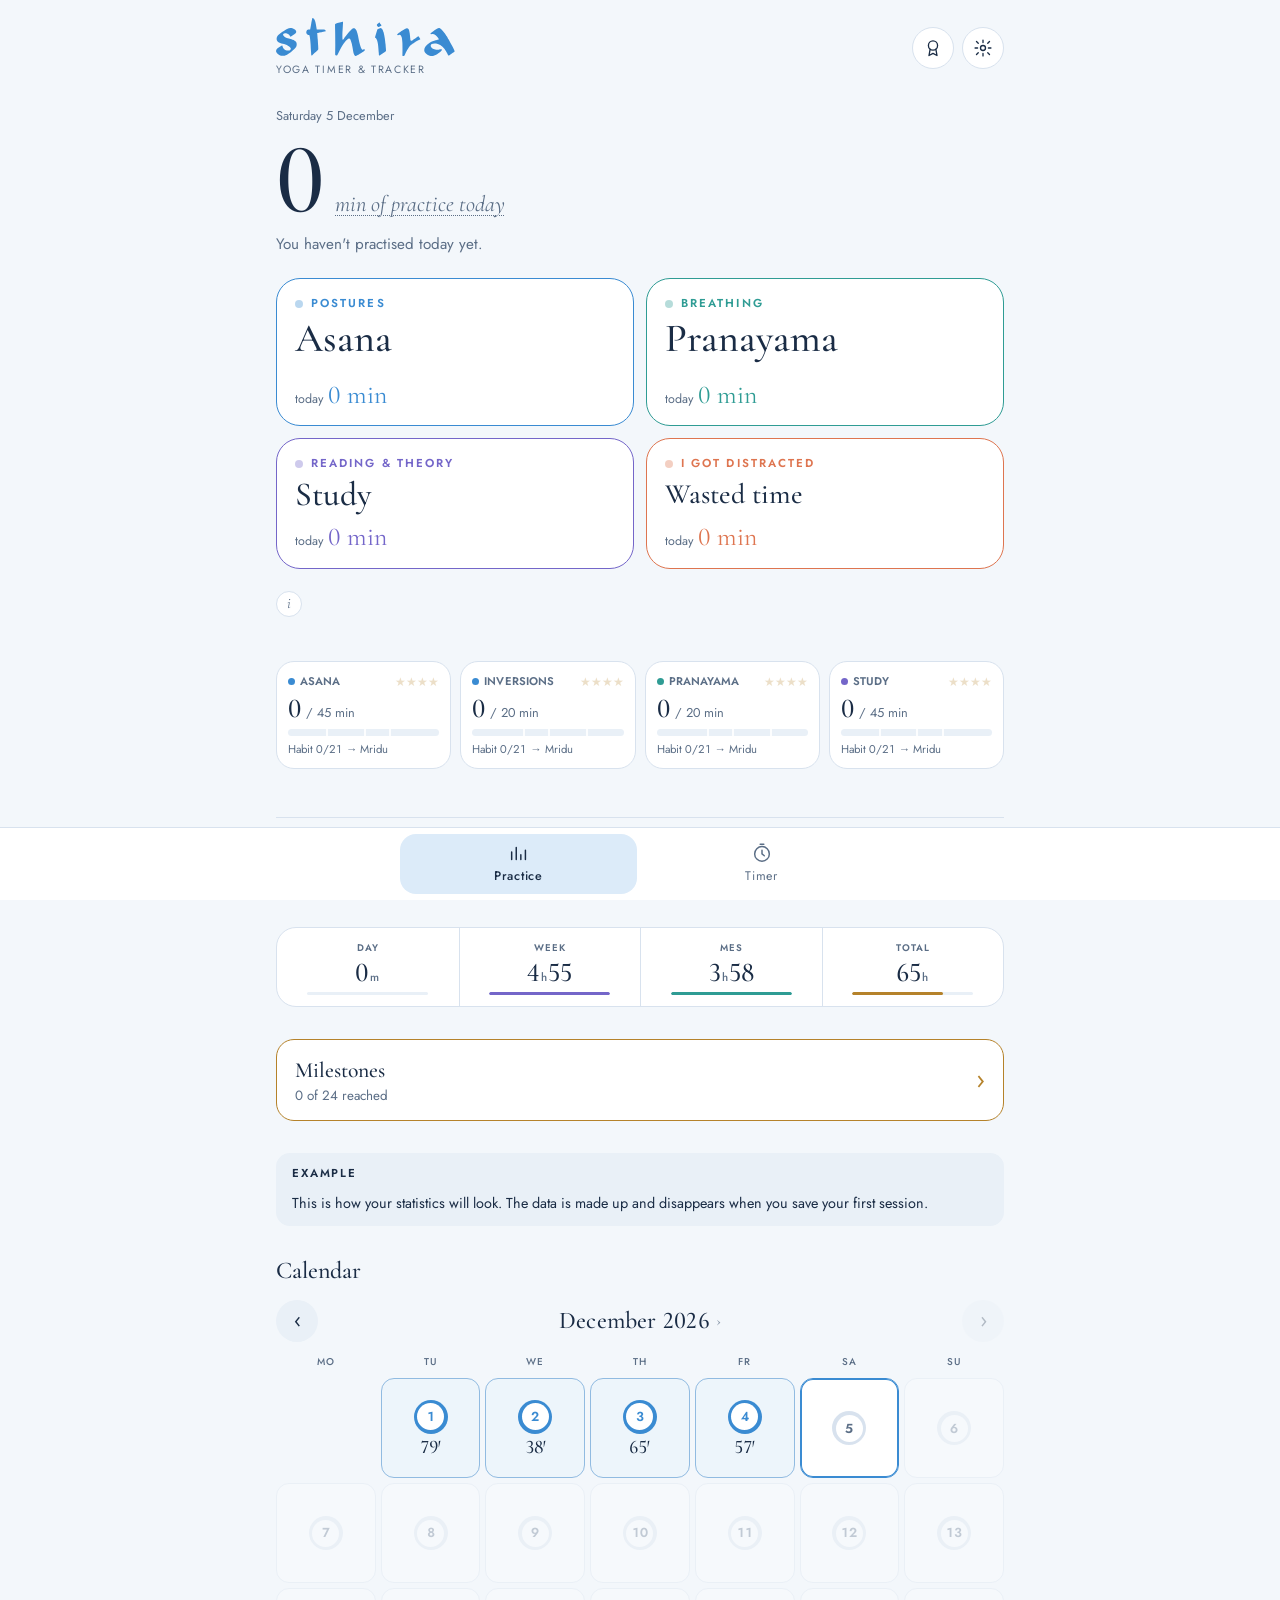
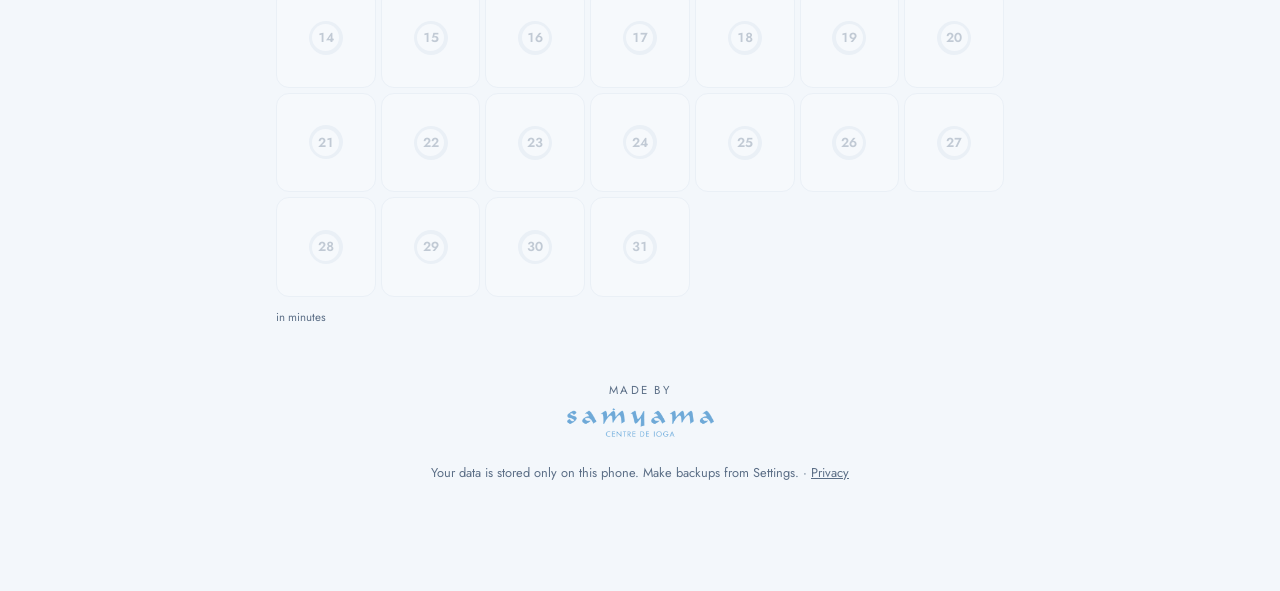
==== commit 0ee41c03: "Add files via upload" ====
--- a/index.html
+++ b/index.html
@@ -500,8 +500,17 @@
 .dyc{display:inline-flex; align-items:center; gap:6px; border:1px solid var(--line); border-radius:999px; padding:5px 11px; font-size:.84rem; font-variant-numeric:lining-nums tabular-nums; background:var(--surface)}
 .dyc i{width:7px; height:7px; border-radius:50%; background:var(--c); flex:none}
 .dyc small{color:var(--muted); font-size:.82em}
-.dyf{display:flex; flex-wrap:wrap; gap:4px 14px; font-size:.8rem; color:var(--muted)}
-.dyf b{color:var(--ink); font-weight:500}
+.dyp{display:flex; flex-direction:column; gap:4px; padding:2px 0}
+.dyp-r{display:grid; grid-template-columns:minmax(78px, 1.1fr) 1fr auto; align-items:center; gap:9px; font-size:.82rem}
+.dyp-n{color:var(--ink); overflow:hidden; text-overflow:ellipsis; white-space:nowrap}
+.dyp-b{height:6px; border-radius:6px; background:var(--surface-2); overflow:hidden}
+.dyp-b i{display:block; height:100%; border-radius:inherit; background:var(--asana)}
+.dyp-v{color:var(--muted); font-variant-numeric:lining-nums tabular-nums; white-space:nowrap; min-width:46px; text-align:right}
+.dyp-r.sub{font-size:.76rem}
+.dyp-r.sub .dyp-n{color:var(--muted); padding-left:12px; position:relative}
+.dyp-r.sub .dyp-n::before{content:"·"; position:absolute; left:3px; color:var(--line)}
+.dyp-r.sub .dyp-b{height:4px}
+.dyp-r.sub .dyp-b i{background:color-mix(in srgb, var(--asana) 55%, var(--surface))}
 .dys{list-style:none; margin:0; padding:0; display:flex; flex-direction:column; gap:5px}
 .dys li{display:grid; grid-template-columns:auto 1fr; gap:4px 10px; align-items:baseline; padding:7px 11px; background:var(--surface); border:1px solid var(--line); border-radius:12px; font-size:.86rem}
 .dyh2{font-variant-numeric:lining-nums tabular-nums; color:var(--muted)}
@@ -595,9 +604,11 @@
 .dd-ses .sn{margin:0; font-style:italic; color:var(--muted); font-size:.92rem}
 .recs{display:flex; flex-direction:column; gap:10px}
 .rec-h .stars{font-size:1rem}
-.rec.m-bronze{--m1:#D09A62; --m2:#9A6630} .rec.m-silver{--m1:#CBD4DC; --m2:#8B97A5} .rec.m-gold{--m1:#F0CE78; --m2:#B5822A}
-.rec.m-bronze, .rec.m-silver, .rec.m-gold{border:2px solid transparent; background:linear-gradient(168deg, color-mix(in srgb, var(--m1) 14%, var(--surface)), var(--surface) 70%) padding-box, linear-gradient(140deg, var(--m1), var(--m2) 55%, var(--m1)) border-box}
-.rec.m-bronze .stars, .rec.m-silver .stars, .rec.m-gold .stars{color:var(--m2)}
+.rec.m-bronze{--m1:#CE8F4E; --m2:#8A5620} .rec.m-silver{--m1:#AEBAC7; --m2:#6E7C8C} .rec.m-gold{--m1:#E8BE5B; --m2:#A5761C}
+.recs .rec.m-bronze, .recs .rec.m-silver, .recs .rec.m-gold{border:2px solid transparent; background:linear-gradient(168deg, color-mix(in srgb, var(--m1) 15%, var(--surface)), var(--surface) 72%) padding-box, linear-gradient(140deg, var(--m1), var(--m2) 52%, var(--m1)) border-box}
+.recs .rec.m-bronze .stars, .recs .rec.m-silver .stars, .recs .rec.m-gold .stars{color:var(--m2)}
+.recs .rec.m-bronze .hb-b i, .recs .rec.m-silver .hb-b i, .recs .rec.m-gold .hb-b i{background:var(--m2)}
+.recs .rec.m-bronze .hb-d, .recs .rec.m-silver .hb-d, .recs .rec.m-gold .hb-d{color:var(--m2)}
 .hb-row{display:grid; grid-template-columns:auto 1fr auto; align-items:center; gap:9px; font-size:.82rem; color:var(--muted); font-variant-numeric:lining-nums tabular-nums}
 .hb-n{white-space:nowrap; overflow:hidden; text-overflow:ellipsis}
 .hb-n em{font-style:normal; opacity:.75}
@@ -696,7 +707,9 @@
 .dr-b{position:absolute; left:15px; right:15px; bottom:6px; height:3px; border-radius:3px; background:var(--surface-2); overflow:hidden}
 .dr-b i{display:block; height:100%; background:var(--mc); border-radius:inherit}
 .drow.m-bronze{--m1:#D09A62} .drow.m-silver{--m1:#CBD4DC} .drow.m-gold{--m1:#F0CE78}
-.drow.m-bronze::before, .drow.m-silver::before, .drow.m-gold::before{content:""; position:absolute; left:0; top:0; bottom:0; width:4px; background:var(--m1)}
+.drow.m-bronze::before, .drow.m-silver::before, .drow.m-gold::before{content:""; position:absolute; left:0; top:0; bottom:0; width:5px; background:linear-gradient(180deg, var(--m1), var(--m2))}
+.drow.m-bronze, .drow.m-silver, .drow.m-gold{background:linear-gradient(90deg, color-mix(in srgb, var(--m1) 12%, transparent), transparent 55%)}
+.drow.m-bronze .stars, .drow.m-silver .stars, .drow.m-gold .stars{color:var(--m2)}
 /* C · anells */
 .dgrid{display:grid; grid-template-columns:repeat(4, minmax(0,1fr)); gap:6px}
 .dring{display:flex; flex-direction:column; align-items:center; gap:4px; padding:10px 2px 9px; background:var(--surface); border:1px solid var(--line); border-radius:18px; min-width:0}
@@ -707,8 +720,9 @@
 .rg-v{fill:var(--ink); font-family:var(--display); font-size:19px; font-weight:500}
 .rg-n{font-size:.64rem; letter-spacing:.04em; text-transform:uppercase; color:var(--muted); font-weight:600; max-width:100%; overflow:hidden; text-overflow:ellipsis; white-space:nowrap}
 .dring .stars{font-size:.64rem}
-.dring.m-bronze{--m1:#D09A62; --m2:#9A6630} .dring.m-silver{--m1:#CBD4DC; --m2:#8B97A5} .dring.m-gold{--m1:#F0CE78; --m2:#B5822A}
-.dring.m-bronze, .dring.m-silver, .dring.m-gold{border-color:transparent; background:linear-gradient(var(--surface), var(--surface)) padding-box, linear-gradient(140deg, var(--m1), var(--m2)) border-box; border-width:2px}
+.dring.m-bronze{--m1:#CE8F4E; --m2:#8A5620} .dring.m-silver{--m1:#AEBAC7; --m2:#6E7C8C} .dring.m-gold{--m1:#E8BE5B; --m2:#A5761C}
+.dring.m-bronze, .dring.m-silver, .dring.m-gold{border-color:transparent; background:linear-gradient(168deg, color-mix(in srgb, var(--m1) 14%, var(--surface)), var(--surface) 76%) padding-box, linear-gradient(140deg, var(--m1), var(--m2)) border-box; border-width:2px}
+.dring.m-bronze .stars, .dring.m-silver .stars, .dring.m-gold .stars{color:var(--m2)}
 /* D · barres */
 .dbars{display:flex; flex-direction:column; gap:7px}
 .dbar{position:relative; display:grid; grid-template-columns:1fr auto auto; align-items:center; gap:9px; padding:11px 14px; border:1px solid var(--line); border-radius:13px; background:var(--surface); overflow:hidden; text-align:left}
@@ -717,13 +731,14 @@
 .db-n{font-size:.93rem; font-weight:500; color:var(--ink); overflow:hidden; text-overflow:ellipsis; white-space:nowrap; min-width:0}
 .dbar .stars{font-size:.78rem}
 .db-v{font-size:.84rem; color:var(--muted); font-variant-numeric:lining-nums tabular-nums; white-space:nowrap}
-.dbar.m-bronze{--m1:#D09A62; --m2:#9A6630} .dbar.m-silver{--m1:#CBD4DC; --m2:#8B97A5} .dbar.m-gold{--m1:#F0CE78; --m2:#B5822A}
-.dbar.m-bronze, .dbar.m-silver, .dbar.m-gold{border:2px solid transparent; background:linear-gradient(var(--surface), var(--surface)) padding-box, linear-gradient(140deg, var(--m1), var(--m2)) border-box}
-.dcard.m-bronze{--m1:#D09A62; --m2:#9A6630}
-.dcard.m-silver{--m1:#CBD4DC; --m2:#8B97A5}
-.dcard.m-gold{--m1:#F0CE78; --m2:#B5822A}
+.dbar.m-bronze{--m1:#CE8F4E; --m2:#8A5620} .dbar.m-silver{--m1:#AEBAC7; --m2:#6E7C8C} .dbar.m-gold{--m1:#E8BE5B; --m2:#A5761C}
+.dbar.m-bronze, .dbar.m-silver, .dbar.m-gold{border:2px solid transparent; background:linear-gradient(168deg, color-mix(in srgb, var(--m1) 12%, var(--surface)), var(--surface) 80%) padding-box, linear-gradient(140deg, var(--m1), var(--m2)) border-box}
+.dbar.m-bronze .stars, .dbar.m-silver .stars, .dbar.m-gold .stars{color:var(--m2)}
+.dcard.m-bronze{--m1:#CE8F4E; --m2:#8A5620}
+.dcard.m-silver{--m1:#AEBAC7; --m2:#6E7C8C}
+.dcard.m-gold{--m1:#E8BE5B; --m2:#A5761C}
 .dcard.m-bronze, .dcard.m-silver, .dcard.m-gold{border:2px solid transparent; padding:10px 10px 9px;
-  background:linear-gradient(var(--surface), var(--surface)) padding-box, linear-gradient(140deg, var(--m1), var(--m2) 55%, var(--m1)) border-box}
+  background:linear-gradient(168deg, color-mix(in srgb, var(--m1) 13%, var(--surface)), var(--surface) 78%) padding-box, linear-gradient(140deg, var(--m1), var(--m2) 52%, var(--m1)) border-box}
 .dcard.m-bronze.on, .dcard.m-silver.on, .dcard.m-gold.on{background:linear-gradient(168deg, color-mix(in srgb, var(--m1) 16%, var(--surface)), var(--surface) 72%) padding-box, linear-gradient(140deg, var(--m1), var(--m2) 55%, var(--m1)) border-box}
 .dc-f .hst{color:var(--m2); font-weight:400; letter-spacing:.02em}
 .dc-f{font-size:.71rem; color:var(--muted); font-variant-numeric:lining-nums tabular-nums; white-space:nowrap; overflow:hidden; text-overflow:ellipsis}
@@ -743,7 +758,8 @@
 .ed-item .ach-t{flex:1}
 .ed-item .ach-t b{font-size:1.1rem}
 .md-bar .linkish{font-size:.92rem; min-height:42px; padding:0 4px}
-.cele .sutra{margin:10px 0 0; display:flex; flex-direction:column; gap:3px; padding-top:12px; border-top:1px solid var(--line); max-width:32ch}
+.cele .cheer{margin:2px 0 0; font-family:var(--display); font-size:1.32rem; font-weight:500; color:var(--mc, var(--gold)); line-height:1.15}
+.cele .sutra{margin:8px 0 0; display:flex; flex-direction:column; gap:3px; padding-top:12px; border-top:1px solid var(--line); max-width:32ch}
 .cele .sutra i{font-family:var(--display); font-style:italic; font-size:1.12rem; color:var(--ink)}
 .cele .sutra span{font-size:.78rem; color:var(--muted)} .cele .sutra em{font-style:normal; opacity:.8}
 .cele .cnt{font-size:.8rem; color:var(--muted); font-variant-numeric:lining-nums tabular-nums}
@@ -771,7 +787,6 @@
 .md-hero .big .n{font-size:clamp(3.4rem, 15vw, 5rem)}
 .md-hero .big .n small{font-family:var(--body); font-size:.3em; color:var(--muted); margin:0 6px 0 2px}
 .md-lead{margin:0; font-size:1.02rem; max-width:52ch}
-.md-tag{display:inline-block; margin-left:6px; font-size:.66rem; letter-spacing:.14em; padding:2px 9px; border-radius:999px; background:var(--dist-soft); color:var(--ink)}
 .md-notes{list-style:none; margin:0; padding:0; display:flex; flex-direction:column; gap:10px}
 .md-notes li{display:grid; grid-template-columns:70px minmax(0,1fr); gap:10px; align-items:baseline}
 
@@ -802,7 +817,6 @@
     <div class="now-top"><span class="pill" id="pill"><i></i><span id="pillTxt">Avui</span></span><span class="date" id="date"></span></div>
     <div class="big"><span class="n" id="big">0</span><span class="u" id="unit" role="button" tabindex="0" title="">min de pràctica avui</span></div>
     <div class="split" id="split"></div>
-    <div class="bar" id="nowBar"></div>
   </section>
 
   <div class="notice" id="away" hidden></div>
@@ -888,8 +902,8 @@
 const LOCALES = {ca:"ca-ES", es:"es-ES", en:"en-GB"};
 let LANG = "ca", LOCALE = "ca-ES", DAYS = DAYS_I.ca, DAYS_LONG = DAYS_LONG_I.ca;
 const I18N = {ca:{"Ja tens el resum de {m}": "Ja tens el resum {m}", "Veure el resum de {m}": "Veure el resum {m}", "Tots els resultats de {m}": "Tots els resultats {m}", "Distret": "Temps perdut", "distret": "perdut", "Quan te n'adonis que t'has distret, toca Distret.": "Quan te n'adonis que t'has distret, toca Temps perdut.", "temps total distret": "temps perdut en total", "Sortir de l'app compta com a distret": "Sortir de l'app compta com a temps perdut", "fora de l'app. Compta com a distret fins que tornis a tocar Asana o Pranayama.": "fora de l'app. Compta com a temps perdut fins que tornis a tocar Asana o Pranayama.", "Mantén l'app oberta i el mòbil desbloquejat: si el bloqueges, el so es pot aturar i el registre ho comptarà com a distret.": "Mantén l'app oberta i el mòbil desbloquejat: si el bloqueges, el so es pot aturar i el registre ho comptarà com a temps perdut."},
-es:{"Privacitat":"Privacidad","Estil del repartiment":"Estilo del reparto","El temps de cada activitat, a dalt":"El tiempo de cada actividad, arriba","Columnes":"Columnas","Etiquetes":"Etiquetas","Línia":"Línea","Números":"Números","Estil del calendari":"Estilo del calendario","Com es veuen els dies":"Cómo se ven los días","Mapa":"Mapa","Punts":"Puntos","Estil dels reptes":"Estilo de los retos","Els marcadors amb les estrelles":"Los marcadores con las estrellas","Llista":"Lista","Anells":"Anillos","Barres":"Barras","Els teus noms":"Tus nombres","Canvia com es diuen les activitats i les postures":"Cambia cómo se llaman las actividades y las posturas","Escriu com vols anomenar cada cosa. Si ho deixes buit, es queda el nom original.":"Escribe cómo quieres llamar cada cosa. Si lo dejas vacío, se queda el nombre original.","Activitats":"Actividades","Original":"Original","Noms originals restaurats.":"Nombres originales restaurados.","Informació":"Información","No hi ha temps de {k} per esborrar.":"No hay tiempo de {k} para borrar.","{t} de {k} esborrats.":"{t} de {k} borrados.","Desfés":"Deshacer","Veu del mòbil":"Voz del móvil","Més natural, però només sona amb la pantalla encesa. Quan la bloqueges, torna la veu de l'app.":"Más natural, pero solo suena con la pantalla encendida. Al bloquearla, vuelve la voz de la app.","Estil dels botons":"Estilo de los botones","Asana, Pranayama, Estudi i Temps perdut":"Asana, Pranayama, Estudio y Tiempo perdido","Suau":"Suave","Mini":"Mini","Estil dels resums":"Estilo de los resúmenes","Prova quin t'agrada més":"Prueba cuál te gusta más","Targetes":"Tarjetas","Tira":"Tira","Files":"Filas","Resum de la setmana":"Resumen de la semana","des de dilluns":"desde el lunes","Setmana anterior":"Semana anterior","Setmana següent":"Semana siguiente","Del {a} al {b}":"Del {a} al {b}","Cap pràctica aquesta setmana.":"Ninguna práctica esta semana.","Objectiu de la setmana":"Objetivo de la semana","objectiu {g}":"objetivo {g}","vs la setmana passada":"vs la semana pasada","de mitjana per dia":"de media por día","dies d'aquesta setmana":"días de esta semana","intensitat suau":"intensidad suave","intensitat mitjana":"intensidad media","intensitat forta":"intensidad fuerte","intensitat ardent":"intensidad ardiente","Hàbit":"Hábito","Hàbits":"Hábitos","Hàbit complet":"Hábito completo","{n} dies seguits a {l}":"{n} días seguidos en {l}","Participar en l'objectiu diari":"Participar en el objetivo diario","Marca un mínim de minuts per dia, amb el ✓ al calendari i la celebració quan el compleixes":"Marca un mínimo de minutos por día, con el ✓ en el calendario y la celebración al cumplirlo","Cada repte té quatre graus d'intensitat, com als Ioga-sutres: Mridu (suau), Madhya (mitjana), Adhimatra (forta) i Tivra (ardent). Arribar al grau mínim {d} dies seguits el converteix en hàbit, i cada estrella és un grau més d'hàbit. Si un dia hi falles, aquell grau torna a començar.":"Cada reto tiene cuatro grados de intensidad, como en los Yoga-sutras: Mridu (suave), Madhya (media), Adhimatra (fuerte) y Tivra (ardiente). Llegar al grado mínimo {d} días seguidos lo convierte en hábito, y cada estrella es un grado más de hábito. Si un día fallas, ese grado vuelve a empezar.","min":"min","Total":"Total","Resum total":"Resumen total","Mostra l'objectiu a la pantalla principal":"Muestra el objetivo en la pantalla principal","Al costat dels minuts de pràctica d'avui":"Al lado de los minutos de práctica de hoy","min de pràctica avui":"min de práctica hoy","Resums":"Resúmenes","des del {d}":"desde el {d}","encara res":"todavía nada","Veure el resum d'aquest dia":"Ver el resumen de este día","Resum de tot":"Resumen de todo","Des de la primera sessió":"Desde la primera sesión","de pràctica des del {d}":"de práctica desde el {d}","Encara no hi ha cap sessió.":"Todavía no hay ninguna sesión.","dels dies":"de los días","per dia practicat":"por día practicado","el millor mes":"el mejor mes","de mitjana per setmana":"de media por semana","Sense els fitxers de veu: parla la veu del mòbil.":"Sin los archivos de voz: habla la voz del móvil.","Aquest navegador no té veu. Aquí sona la campana.":"Este navegador no tiene voz. Aquí suena la campana.","fora de l'app, comptats com a temps perdut.":"fuera de la app, contados como tiempo perdido.","Era pràctica":"Era práctica","Comptat com a pràctica.":"Contado como práctica.","En asana i pranayama, a partir d'un minut fora. No compta si el temporitzador corre, i en tornar pots desfer-ho.":"En asana y pranayama, a partir de un minuto fuera. No cuenta si el temporizador está en marcha, y al volver puedes deshacerlo.","la pràctica repetida":"la práctica repetida","l'esforç que crema":"el esfuerzo que quema","fermesa":"firmeza","facilitat":"facilidad","La postura és ferma i còmoda":"La postura es firme y cómoda","El ioga és la quietud de la ment":"El yoga es la quietud de la mente","Amb pràctica i desaferrament":"Con práctica y desapego","La pràctica arrela si es fa molt temps, sense interrupció i amb cura":"La práctica arraiga si se hace mucho tiempo, sin interrupción y con cuidado","Afluixant l'esforç, l'atenció es fa infinita":"Aflojando el esfuerzo, la atención se hace infinita","Llavors el vel que cobreix la llum s'aprima":"Entonces el velo que cubre la luz se adelgaza","Llavors el qui mira reposa en si mateix":"Entonces el que mira reposa en sí mismo","El començament":"El comienzo","desa la primera sessió":"guarda la primera sesión","La intenció presa":"La intención tomada","Constància ferma":"Constancia firme","La pràctica d'una vida":"La práctica de una vida","El vot complert":"El voto cumplido","Fermesa":"Firmeza","Disciplina sostinguda":"Disciplina sostenida","compleix l'objectiu diari {n} dies":"cumple el objetivo diario {n} días","Membre {i} de vuit":"Miembro {i} de ocho","acumula {n} hora de pràctica":"acumula {n} hora de práctica","acumula {n} hores de pràctica":"acumula {n} horas de práctica","Una hora sencera":"Una hora entera","Pràctica llarga":"Práctica larga","practica {n} minuts en una sola sessió":"practica {n} minutos en una sola sesión","Un sol punt":"Un solo punto","una sessió de 20 minuts o més sense temps perdut":"una sesión de 20 minutos o más sin tiempo perdido","Els sentits recollits":"Los sentidos recogidos","La pràctica interior":"La práctica interior","El rei de les postures":"El rey de las posturas","La mare de les postures":"La madre de las posturas","El descans conscient":"El descanso consciente","acumula 1 hora en {p}":"acumula 1 hora en {p}","L'alè":"El aliento","acumula 5 hores de pranayama":"acumula 5 horas de pranayama","L'estudi de si mateix":"El estudio de uno mismo","acumula 5 hores d'estudi":"acumula 5 horas de estudio","Sadhana · constància":"Sadhana · constancia","Ashtanga · els vuit membres":"Ashtanga · los ocho miembros","Ekagrata · focus":"Ekagrata · foco","supera't":"supérate","Celebracions":"Celebraciones","Objectiu del dia":"Objetivo del día","Celebra els {g} min de pràctica de cada dia":"Celebra los {g} min de práctica de cada día","Els reptes del dia només se celebren quan arribes a l'últim nivell.":"Los retos del día solo se celebran cuando llegas al último nivel.","Resum del dia":"Resumen del día","Tot el que has fet avui":"Todo lo que has hecho hoy","per a l'objectiu":"para el objetivo","vs la teva mitjana":"vs tu media","sessió":"sesión","primera sessió":"primera sesión","mitjana dels 30 dies anteriors":"media de los 30 días anteriores","Supera't":"Supérate","Ahir":"Ayer","Has superat el dia d'ahir":"Has superado el día de ayer","Aquesta setmana":"Esta semana","La setmana passada":"La semana pasada","Has superat la setmana passada":"Has superado la semana pasada","Aquest mes":"Este mes","El mes passat":"El mes pasado","Has superat el mes passat":"Has superado el mes pasado","Aquest any":"Este año","L'any passat":"El año pasado","Has superat l'any passat":"Has superado el año pasado","El teu millor dia":"Tu mejor día","Rècord fins ara":"Récord hasta ahora","Nou rècord: el teu millor dia":"Nuevo récord: tu mejor día","superat":"superado","falten {t}":"faltan {t}","contra":"contra","Fites, reptes del dia, rècords i celebracions":"Logros, retos del día, récords y celebraciones","Marca quin tipus de postures fas. El temps d'asana es guarda per tipus. Si no en marques cap, compta com a Altres postures.":"Marca qué tipo de posturas haces. El tiempo de asana se guarda por tipo. Si no marcas ninguno, cuenta como Otras posturas.","Veu":"Voz","El temps":"El tiempo","Què diu la veu":"Qué dice la voz","El número de senyal, o els minuts (o segons) que portes: amb un senyal cada 5 min diu 5, 10, 15…":"El número de señal, o los minutos (o segundos) que llevas: con una señal cada 5 min dice 5, 10, 15…","Reforç amb el mòbil bloquejat":"Refuerzo con el móvil bloqueado","Evita que Android aturi el temporitzador. Pot pausar la música d'altres apps.":"Evita que Android detenga el temporizador. Puede pausar la música de otras apps.","La veu només funciona a l'app instal·lada. Aquí sona la campana.":"La voz solo funciona en la app instalada. Aquí suena la campana.","Tres campanes":"Tres campanas","Bol tibetà":"Cuenco tibetano","Arpa":"Arpa","Carilló":"Carillón","Acord suau":"Acorde suave","Gong":"Gong","Tres notes":"Tres notas","Sense so":"Sin sonido","So de la celebració":"Sonido de la celebración","Toca'n un per escoltar-lo. El triat sonarà quan aconsegueixis una fita.":"Toca uno para escucharlo. El elegido sonará cuando consigas un logro.","el nivell següent és a {n}":"el siguiente nivel está en {n}","següent nivell: {n}":"siguiente nivel: {n}","Tota la pràctica":"Toda la práctica","Les meves fites":"Mis logros","Acumula {n} hora":"Acumula {n} hora","Acumula {n} hores":"Acumula {n} horas","Òptim":"Óptimo","Bé":"Bien","Molt bé":"Muy bien","Bastant bé":"Bastante bien","Repte del dia":"Reto del día","Reptes del dia":"Retos del día","{n} min avui":"{n} min hoy","el nivell següent és a {n} min":"el siguiente nivel está en {n} min","Comparteix":"Compartir","Personalitza":"Personalizar","Encara no":"Todavía no","següent nivell: {n} min":"siguiente nivel: {n} min","Dies aconseguits":"Días conseguidos","Amb «Personalitza» tries quines fites vols veure i en crees de pròpies.":"Con «Personalizar» eliges qué logros quieres ver y creas los tuyos.","Tria les fites que t'interessen, canvia els reptes del dia i crea les teves pròpies fites. Les que apaguis no es mostren ni se celebren.":"Elige los logros que te interesan, cambia los retos del día y crea tus propios logros. Los que apagues no se muestran ni se celebran.","Afegeix un nivell":"Añadir un nivel","Treu un nivell":"Quitar un nivel","Nou repte del dia":"Nuevo reto del día","Afegeix":"Añadir","Crea una fita":"Crea un logro","Tria una activitat i les hores acumulades que vols assolir.":"Elige una actividad y las horas acumuladas que quieres alcanzar.","Aquest repte ja existeix.":"Este reto ya existe.","Aquesta fita ja existeix.":"Este logro ya existe.","Fites, reptes del dia i celebracions":"Logros, retos del día y celebraciones","Fites":"Logros","{n} de {m} aconseguides":"{n} de {m} conseguidos","Fites i recompenses":"Logros y recompensas","Fites, celebracions i dies de descans per a la ratxa":"Logros, celebraciones y días de descanso para la racha","Temps de pràctica":"Tiempo de práctica","Postures, pranayama i estudi":"Posturas, pranayama y estudio","Primer pas":"Primer paso","Desa la primera sessió":"Guarda tu primera sesión","{n} dies seguits":"{n} días seguidos","Practica {n} dies seguits":"Practica {n} días seguidos","{n} dies amb l'objectiu":"{n} días con el objetivo","Compleix l'objectiu diari {n} dies":"Cumple el objetivo diario {n} días","Primera hora":"Primera hora","Acumula 1 hora de pràctica":"Acumula 1 hora de práctica","{n} hores de pràctica":"{n} horas de práctica","Acumula {n} hores de pràctica":"Acumula {n} horas de práctica","Sessió de {n} minuts":"Sesión de {n} minutos","Practica {n} minuts en una sola sessió":"Practica {n} minutos en una sola sesión","Present":"Presente","Una sessió de 20 minuts o més sense temps perdut":"Una sesión de 20 minutos o más sin tiempo perdido","{n} sessions presents":"{n} sesiones presentes","{n} sessions de 20 minuts o més sense temps perdut":"{n} sesiones de 20 minutos o más sin tiempo perdido","1 hora de {p}":"1 hora de {p}","Acumula 1 hora en {p}":"Acumula 1 hora en {p}","5 hores de pranayama":"5 horas de pranayama","Acumula 5 hores de pranayama":"Acumula 5 horas de pranayama","5 hores d'estudi":"5 horas de estudio","Acumula 5 hores d'estudi":"Acumula 5 horas de estudio","Fita aconseguida":"Logro conseguido","Dia de descans":"Día de descanso","Has guanyat un dia de descans":"Has ganado un día de descanso","Per 7 dies seguits de pràctica. Si un dia no pots practicar, la ratxa continua.":"Por 7 días seguidos de práctica. Si un día no puedes practicar, la racha continúa.","Objectiu del dia complert":"Objetivo del día cumplido","{n} min de pràctica avui":"{n} min de práctica hoy","Següent":"Siguiente","Veure totes les fites":"Ver todos los logros","Aconseguida el {d}":"Conseguido el {d}","Aconseguida":"Conseguido","dia seguit":"día seguido","dies seguits":"días seguidos","Dies de descans: {n} de 2":"Días de descanso: {n} de 2","Cada 7 dies seguits de pràctica en guanyes un. Si un dia no practiques, se'n gasta un i la ratxa continua.":"Cada 7 días seguidos de práctica ganas uno. Si un día no practicas, se gasta uno y la racha continúa.","Et falta {n} dia per al proper.":"Te falta {n} día para el próximo.","Et falten {n} dies per al proper.":"Te faltan {n} días para el próximo.","Pots amagar les fites des dels ajustos.":"Puedes ocultar los logros desde los ajustes.","Dia de descans gastat: la ratxa continua.":"Día de descanso gastado: la racha continúa.","Interval fix":"Intervalo fijo","Programa":"Programa","Programa {n}":"Programa {n}","Nou":"Nuevo","Nom del programa":"Nombre del programa","Afegeix un pas":"Añadir un paso","Treu aquest pas":"Quitar este paso","Esborra el programa":"Borrar el programa","Pas {i} de {n}":"Paso {i} de {n}","Total {t} · {n} senyals":"Total {t} · {n} señales","Programa complet":"Programa completado","Durada del pas":"Duración del paso","Repeticions":"Repeticiones","Més temps":"Más tiempo","Menys temps":"Menos tiempo","Més repeticions":"Más repeticiones","Menys repeticions":"Menos repeticiones","Cada canvi de pas sona amb un senyal doble i el final, amb tres. Mantén premut + o − per anar més de pressa.":"Cada cambio de paso suena con una señal doble y el final, con tres. Mantén pulsado + o − para ir más rápido.","Programes":"Programas","Pots bloquejar el mòbil: els senyals continuen sonant i, mentre el temporitzador corre, el temps no compta com a perdut.":"Puedes bloquear el móvil: las señales siguen sonando y, mientras el temporizador corre, el tiempo no cuenta como perdido.","{n} passos · {t}":"{n} pasos · {t}","1 pas · {t}":"1 paso · {t}","Fet per":"Hecho por","en minuts":"en minutos","Els minuts de pràctica que et proposes cada dia":"Los minutos de práctica que te propones cada día","Temporitzador i registre de ioga":"Temporizador y registro de yoga","3 mesos": "3 meses", "30 dies": "30 días", "5 segons menys": "5 segundos menos", "5 segons més": "5 segundos más", "Acaba la sessió": "Terminar la sesión", "Afegeix una nota": "Añade una nota", "Així es veuran les teves estadístiques. Són dades inventades i desapareixen quan desis la primera sessió.": "Así se verán tus estadísticas. Son datos inventados y desaparecen cuando guardes tu primera sesión.", "Ajustos": "Ajustes", "Ajustos del temporitzador": "Ajustes del temporizador", "Altre": "Otro", "Altres": "Otros", "Aquest fitxer no és una còpia de Sthira.": "Este archivo no es una copia de Sthira.", "Aquest text no és una còpia de Sthira.": "Este texto no es una copia de Sthira.", "Aquí dins no es poden desar fitxers. Copia aquest text i guarda'l, o fes la còpia des de l'app instal·lada.": "Aquí dentro no se pueden guardar archivos. Copia este texto y guárdalo, o haz la copia desde la app instalada.", "Ara": "Ahora", "Ara no suma. Toca Asana o Pranayama quan tornis.": "Ahora no suma. Toca Asana o Pranayama cuando vuelvas.", "Atura després de": "Parar después de", "Avui": "Hoy", "Avís previ": "Aviso previo", "Bip": "Bip", "Campana": "Campana", "Campana de presència": "Campana de presencia", "Cancel·la": "Cancelar", "Cansament": "Cansancio", "Cansat, però hi he estat.": "Cansado, pero he estado.", "Cap distracció en aquest període.": "Ninguna distracción en este periodo.", "Cap distracció.": "Ninguna distracción.", "Cap sessió en aquest període.": "Ninguna sesión en este periodo.", "Casa": "Casa", "Comença": "Empezar", "Constància": "Constancia", "Continua": "Continuar", "Copia-les com a text": "Cópialos como texto", "Costava començar; després, molt bé.": "Costaba empezar; después, muy bien.", "Còpia": "Copia", "Còpia de Sthira": "Copia de Sthira", "Còpia de seguretat": "Copia de seguridad", "Còpia desada": "Copia guardada", "Còpia desada a Baixades": "Copia guardada en Descargas", "Darrera còpia: {w}.": "Última copia: {w}.", "De {a} a {b} h": "De {a} a {b} h", "Deixa de comptar": "Dejar de contar", "Desa una còpia": "Guardar una copia", "Dia": "Día", "Dia a dia": "Día a día", "Dia anterior": "Día anterior", "Dia següent": "Día siguiente", "Dies practicats": "Días practicados", "Distret": "Distraído", "El senyal de cada interval": "La señal de cada intervalo", "El temps compta com a": "El tiempo cuenta como", "En pausa": "En pausa", "Encara no has fet cap còpia de les teves {n} sessions.": "Aún no has hecho ninguna copia de tus {n} sesiones.", "Encara no has practicat avui.": "Aún no has practicado hoy.", "Encara no n'has fet cap.": "Aún no has hecho ninguna.", "Enganxa aquí el text de la còpia": "Pega aquí el texto de la copia", "Es perdran totes les sessions desades en aquest mòbil. Si vols, desa abans una còpia.": "Se perderán todas las sesiones guardadas en este móvil. Si quieres, guarda antes una copia.", "Esborra": "Borrar", "Esborra aquesta sessió": "Borrar esta sesión", "Esborra tot l'historial": "Borrar todo el historial", "Esborrar tot l'historial?": "¿Borrar todo el historial?", "Esquena més lliure després de les torsions.": "Espalda más libre después de las torsiones.", "Estadístiques": "Estadísticas", "Exemple": "Ejemplo", "Fa {n} dies que no fas còpia de les teves dades.": "Hace {n} días que no haces copia de tus datos.", "Feina": "Trabajo", "Fet": "Hecho", "Focus": "Foco", "Fusta": "Madera", "Gens": "Nada", "Hora a hora": "Hora a hora", "Hàbits de sessió": "Hábitos de sesión", "Idioma": "Idioma", "Invertides estables avui.": "Invertidas estables hoy.", "Ja tenies totes aquestes sessions": "Ya tenías todas estas sesiones", "La teva franja forta és de {a} a {b} h.": "Tu franja fuerte es de {a} a {b} h.", "Les dades només es guarden en aquest mòbil. Desa'n una còpia a Google Drive, al correu o on vulguis, i restaura-la si canvies de mòbil o reinstal·les l'app.": "Los datos solo se guardan en este móvil. Guarda una copia en Google Drive, en el correo o donde quieras, y restáurala si cambias de móvil o reinstalas la app.", "Les teves dades es guarden només en aquest mòbil. Fes-ne còpies des dels ajustos.": "Tus datos solo se guardan en este móvil. Haz copias desde los ajustes.", "M'he distret": "Me he distraído", "Mantén l'app oberta i el mòbil desbloquejat: si el bloqueges, el so es pot aturar i el registre ho comptarà com a distret.": "Mantén la app abierta y el móvil desbloqueado: si lo bloqueas, el sonido puede pararse y el registro lo contará como distraído.", "Massa pensaments de feina.": "Demasiados pensamientos de trabajo.", "Menys": "Menos", "Mes a mes": "Mes a mes", "Minuts de pràctica al dia, per a les estadístiques": "Minutos de práctica al día, para las estadísticas", "Missatges": "Mensajes", "Mitjana de pràctica per dia. El {d} és el teu dia més fort.": "Media de práctica por día. El {d} es tu día más fuerte.", "Molt present.": "Muy presente.", "Mostra els motius mentre estàs distret": "Muestra los motivos mientras estás distraído", "Més": "Más", "Mòbil": "Móvil", "No": "No", "No s'ha pogut crear el fitxer. Copia aquest text i guarda'l en un lloc segur.": "No se ha podido crear el archivo. Copia este texto y guárdalo en un lugar seguro.", "Només en mòbils Android": "Solo en móviles Android", "Objectiu complert": "Objetivo cumplido", "Objectiu diari": "Objetivo diario", "Pausa": "Pausa", "Pensaments": "Pensamientos", "Per dia de la setmana": "Por día de la semana", "Període": "Periodo", "Postures": "Posturas", "Practiques sobretot a la tarda-vespre.": "Practicas sobre todo por la tarde-noche.", "Practiques sobretot al matí.": "Practicas sobre todo por la mañana.", "Pranayama molt calmat, respiració llarga.": "Pranayama muy calmado, respiración larga.", "Preguntar què t'ha distret": "Preguntar qué te ha distraído", "Proper senyal en {t}": "Próxima señal en {t}", "Pràctica": "Práctica", "Quan practiques": "Cuándo practicas", "Quan te n'adonis que t'has distret, toca Distret.": "Cuando te des cuenta de que te has distraído, toca Distraído.", "Quan tornis a l'esterilla, toca Asana o Pranayama.": "Cuando vuelvas a la esterilla, toca Asana o Pranayama.", "Què et distreu": "Qué te distrae", "Què t'ha distret?": "¿Qué te ha distraído?", "Ratxa de {n} dies seguits.": "Racha de {n} días seguidos.", "Registre de pràctica": "Registro de práctica", "Reinicia": "Reiniciar", "Repartiment": "Reparto", "Repartit entre matí i tarda.": "Repartido entre mañana y tarde.", "Respiració": "Respiración", "Restaura": "Restaurar", "Restaura des de text": "Restaurar desde texto", "Restaura una còpia": "Restaurar una copia", "Se suma a {k}.": "Se suma a {k}.", "Seccions": "Secciones", "Selecciona el text i copia'l.": "Selecciona el texto y cópialo.", "Sense anotar": "Sin anotar", "Sense dades en aquest període.": "Sin datos en este periodo.", "Senyal": "Señal", "Senyal cada": "Señal cada", "Senyals": "Señales", "Senyals. ∞ = sense límit": "Señales. ∞ = sin límite", "Sessions": "Sesiones", "Sessió d'exemple.": "Sesión de ejemplo.", "Sessió de {a} a {b}": "Sesión de {a} a {b}", "Sessió desada.": "Sesión guardada.", "Sessió esborrada": "Sesión borrada", "Sessió massa curta: no s'ha desat.": "Sesión demasiado corta: no se ha guardado.", "Setmana": "Semana", "Setmana a setmana": "Semana a semana", "Setmana del {d}": "Semana del {d}", "Si bloqueges el mòbil o canvies d'app mentre practiques": "Si bloqueas el móvil o cambias de app mientras practicas", "So": "Sonido", "Sona cada tants minuts de pràctica": "Suena cada tantos minutos de práctica", "Sortir de l'app compta com a distret": "Salir de la app cuenta como distraído", "Tanca": "Cerrar", "Temporitzador": "Temporizador", "Toca Asana o Pranayama per començar a comptar.": "Toca Asana o Pranayama para empezar a contar.", "Toca de nou per esborrar": "Toca de nuevo para borrar", "Toca per confirmar": "Toca para confirmar", "Tot": "Todo", "Tria Asana o Pranayama perquè el temps se sumi al registre. Si no en tries cap, el temporitzador funciona sol.": "Elige Asana o Pranayama para que el tiempo se sume al registro. Si no eliges ninguno, el temporizador funciona solo.", "Un minut menys": "Un minuto menos", "Un minut més": "Un minuto más", "Un senyal cada {i}": "Una señal cada {i}", "Un toc suau 10 s abans de cada senyal": "Un toque suave 10 s antes de cada señal", "Una línia per a tu: com ha anat?": "Una línea para ti: ¿cómo ha ido?", "Vibració": "Vibración", "Volum": "Volumen", "ahir": "ayer", "aquest dia": "este día", "aquesta setmana": "esta semana", "avui": "hoy", "de focus": "de foco", "de pràctica en aquesta sessió": "de práctica en esta sesión", "de {n}": "de {n}", "dels dies amb pràctica": "de los días con práctica", "des del principi": "desde el principio", "dies amb l'objectiu": "días con el objetivo", "distraccions": "distracciones", "distret": "distraído", "durada mitjana": "duración media", "el dia anterior": "el día anterior", "els 30 anteriors": "los 30 anteriores", "els darrers 30 dies": "los últimos 30 días", "fa {n} dies": "hace {n} días", "fins a la primera distracció": "hasta la primera distracción", "focus": "foco", "fora de l'app. Compta com a distret fins que tornis a tocar Asana o Pranayama.": "fuera de la app. Cuenta como distraído hasta que vuelvas a tocar Asana o Pranayama.", "hora": "hora", "la més llarga": "la más larga", "la setmana passada": "la semana pasada", "les 13 anteriors": "las 13 anteriores", "les darreres 13 setmanes": "las últimas 13 semanas", "millor ratxa": "mejor racha", "min de pràctica avui · objectiu {g}": "min de práctica hoy · objetivo {g}", "mitjana de {d} al dia": "media de {d} al día", "objectiu {g} min": "objetivo {g} min", "objectiu: {p}% fet": "objetivo: {p}% hecho", "per hora de pràctica": "por hora de práctica", "pràctica": "práctica", "ratxa actual": "racha actual", "s'atura als {n}": "se para a las {n}", "sense distraccions": "sin distracciones", "sense pràctica": "sin práctica", "sessions": "sesiones", "sessions amb pranayama": "sesiones con pranayama", "sessió més llarga": "sesión más larga", "setmana": "semana", "sortint de l'app": "saliendo de la app", "temps present sobre el total": "tiempo presente sobre el total", "temps total distret": "tiempo total distraído", "tram més llarg sense distreure't": "tramo más largo sin distraerte", "vs {p}": "vs {p}", "{d} de pràctica": "{d} de práctica", "{n} dia": "{n} día", "{n} dies": "{n} días", "{n} distraccions": "{n} distracciones", "{n} distracció": "{n} distracción", "{n} senyals completats": "{n} señales completadas", "{n} sessions": "{n} sesiones", "{n} sessions copiades": "{n} sesiones copiadas", "{n} sessions restaurades": "{n} sesiones restauradas", "{p}% de la pràctica": "{p}% de la práctica", "{t} en total": "{t} en total", "Estudi": "Estudio", "estudi": "estudio", "Lectura i teoria": "Lectura y teoría", "Temps perdut inútilment": "Tiempo perdido inútilmente", "Atura el rellotge": "Para el reloj", "pausa": "pausa", "En pausa: no compta res. Toca un botó per continuar.": "En pausa: no cuenta nada. Toca un botón para continuar.", "Toca Asana, Pranayama o Estudi per començar a comptar.": "Toca Asana, Pranayama o Estudio para empezar a contar.", "Calendari": "Calendario", "Mes anterior": "Mes anterior", "Mes següent": "Mes siguiente", "dies amb pràctica": "días con práctica", "en total": "en total", "Cap pràctica aquest dia.": "Sin práctica este día.", "de pràctica": "de práctica", "Veure les estadístiques d'aquest dia": "Ver las estadísticas de este día", "{d} de mitjana": "{d} de media", "Distret": "Tiempo perdido", "distret": "perdido", "Quan te n'adonis que t'has distret, toca Distret.": "Cuando te des cuenta de que te has distraído, toca Tiempo perdido.", "temps total distret": "tiempo perdido total", "Sortir de l'app compta com a distret": "Salir de la app cuenta como tiempo perdido", "fora de l'app. Compta com a distret fins que tornis a tocar Asana o Pranayama.": "fuera de la app. Cuenta como tiempo perdido hasta que vuelvas a tocar Asana o Pranayama.", "Mantén l'app oberta i el mòbil desbloquejat: si el bloqueges, el so es pot aturar i el registre ho comptarà com a distret.": "Mantén la app abierta y el móvil desbloqueado: si lo bloqueas, el sonido puede pararse y el registro lo contará como tiempo perdido.", "Quan tornis a l'esterilla, toca Asana o Pranayama. Toca Temps perdut un altre cop per fer pausa.": "Cuando vuelvas a la esterilla, toca Asana o Pranayama. Toca Tiempo perdido otra vez para hacer pausa.", "Toca el mateix botó per fer pausa. Quan te n'adonis que t'has distret, toca Temps perdut.": "Toca el mismo botón para hacer pausa. Cuando te des cuenta de que te has distraído, toca Tiempo perdido.", "Dretes": "De pie", "Endavant": "Flexiones adelante", "Endarrere": "Flexiones atrás", "Invertides": "Invertidas", "Assegudes": "Sentadas", "Supines": "Supinas", "Altres postures": "Otras posturas", "Sense especificar": "Sin especificar", "Funcions avançades": "Funciones avanzadas", "Tipus de postures": "Tipos de posturas", "Marca quin tipus de postures fas. El temps d'asana es guarda per tipus. Toca'l un altre cop per desmarcar-lo.": "Marca qué tipo de posturas haces. El tiempo de asana se guarda por tipo. Tócalo otra vez para desmarcarlo.", "Temps d'asana per tipus": "Tiempo de asana por tipo", "Toca una activitat per començar a comptar.": "Toca una actividad para empezar a contar.", "Toca per confirmar i desar": "Toca para confirmar y guardar", "En asana i pranayama, si bloqueges el mòbil o canvies d'app. En estudi el temps continua comptant.": "En asana y pranayama, si bloqueas el móvil o cambias de app. En estudio el tiempo sigue contando.", "Sirsasana": "Sirsasana", "Sarvangasana": "Sarvangasana", "Altres invertides": "Otras invertidas", "Sense concretar": "Sin concretar", "Resum mensual": "Resumen mensual", "Tots els resultats de {m}": "Todos los resultados {m}", "Veure el resum de {m}": "Ver el resumen {m}", "Mes en curs": "Mes en curso", "Així es veurà el teu resum. Són dades inventades i desapareixen quan desis la primera sessió.": "Así se verá tu resumen. Son datos inventados y desaparecen cuando guardes tu primera sesión.", "de pràctica en {n} dies, amb un {f}% de focus.": "de práctica en {n} días, con un {f}% de foco.", "Respecte a {m}: {d}": "Respecto a {m}: {d}", "Aquest mes encara no hi ha cap sessió.": "Este mes aún no hay ninguna sesión.", "{n} el mes anterior": "{n} el mes anterior", "{p}% dels dies": "{p}% de los días", "Dies amb l'objectiu": "Días con el objetivo", "{f}% el mes anterior": "{f}% el mes anterior", "Millor ratxa": "Mejor racha", "dia": "día", "dies": "días", "dies seguits aquest mes": "días seguidos este mes", "Destacats": "Destacados", "el millor dia": "el mejor día", "mitjana per dia practicat": "media por día practicado", "Les teves notes": "Tus notas", "El mes s'acaba avui": "El mes acaba hoy", "Ja tens el resum de {m}": "Ya tienes el resumen {m}", "Mira tots els resultats del mes en un sol lloc.": "Mira todos los resultados del mes en un solo lugar.", "Obre el resum": "Abrir el resumen"},
-en:{"Privacitat":"Privacy","Estil del repartiment":"Breakdown style","El temps de cada activitat, a dalt":"Each activity's time, at the top","Columnes":"Columns","Etiquetes":"Labels","Línia":"Line","Números":"Numbers","Estil del calendari":"Calendar style","Com es veuen els dies":"How the days look","Mapa":"Heatmap","Punts":"Dots","Estil dels reptes":"Challenge style","Els marcadors amb les estrelles":"The markers with the stars","Llista":"List","Anells":"Rings","Barres":"Bars","Els teus noms":"Your names","Canvia com es diuen les activitats i les postures":"Change what the activities and postures are called","Escriu com vols anomenar cada cosa. Si ho deixes buit, es queda el nom original.":"Write what you want each thing called. Leave it empty to keep the original name.","Activitats":"Activities","Original":"Original","Noms originals restaurats.":"Original names restored.","Informació":"Information","No hi ha temps de {k} per esborrar.":"No {k} time to delete.","{t} de {k} esborrats.":"{t} of {k} deleted.","Desfés":"Undo","Veu del mòbil":"Phone's voice","Més natural, però només sona amb la pantalla encesa. Quan la bloqueges, torna la veu de l'app.":"More natural, but it only plays while the screen is on. When you lock it, the app's voice takes over.","Estil dels botons":"Button style","Asana, Pranayama, Estudi i Temps perdut":"Asana, Pranayama, Study and Wasted time","Suau":"Soft","Mini":"Mini","Estil dels resums":"Summary style","Prova quin t'agrada més":"Try which one you prefer","Targetes":"Cards","Tira":"Strip","Files":"Rows","Resum de la setmana":"Week summary","des de dilluns":"since Monday","Setmana anterior":"Previous week","Setmana següent":"Next week","Del {a} al {b}":"{a} to {b}","Cap pràctica aquesta setmana.":"No practice this week.","Objectiu de la setmana":"Weekly goal","objectiu {g}":"goal {g}","vs la setmana passada":"vs last week","de mitjana per dia":"average per day","dies d'aquesta setmana":"days this week","intensitat suau":"mild intensity","intensitat mitjana":"medium intensity","intensitat forta":"strong intensity","intensitat ardent":"burning intensity","Hàbit":"Habit","Hàbits":"Habits","Hàbit complet":"Habit complete","{n} dies seguits a {l}":"{n} days in a row at {l}","Participar en l'objectiu diari":"Take part in the daily goal","Marca un mínim de minuts per dia, amb el ✓ al calendari i la celebració quan el compleixes":"Sets a minimum of minutes a day, with the ✓ on the calendar and the celebration when you meet it","Cada repte té quatre graus d'intensitat, com als Ioga-sutres: Mridu (suau), Madhya (mitjana), Adhimatra (forta) i Tivra (ardent). Arribar al grau mínim {d} dies seguits el converteix en hàbit, i cada estrella és un grau més d'hàbit. Si un dia hi falles, aquell grau torna a començar.":"Each challenge has four degrees of intensity, as in the Yoga sutras: Mridu (mild), Madhya (medium), Adhimatra (strong) and Tivra (burning). Reaching the lowest degree {d} days in a row turns it into a habit, and each star is one more degree of habit. Miss a day and that degree starts again.","min":"min","Total":"Total","Resum total":"All-time summary","Mostra l'objectiu a la pantalla principal":"Show the goal on the main screen","Al costat dels minuts de pràctica d'avui":"Next to today's practice minutes","min de pràctica avui":"min of practice today","Resums":"Summaries","des del {d}":"since {d}","encara res":"nothing yet","Veure el resum d'aquest dia":"See this day's summary","Resum de tot":"All-time summary","Des de la primera sessió":"Since your first session","de pràctica des del {d}":"of practice since {d}","Encara no hi ha cap sessió.":"No sessions yet.","dels dies":"of all days","per dia practicat":"per day practised","el millor mes":"best month","de mitjana per setmana":"average per week","Sense els fitxers de veu: parla la veu del mòbil.":"No voice files: your phone's voice speaks instead.","Aquest navegador no té veu. Aquí sona la campana.":"This browser has no voice. The bell plays here.","fora de l'app, comptats com a temps perdut.":"away from the app, counted as wasted time.","Era pràctica":"That was practice","Comptat com a pràctica.":"Counted as practice.","En asana i pranayama, a partir d'un minut fora. No compta si el temporitzador corre, i en tornar pots desfer-ho.":"In asana and pranayama, after a minute away. It doesn't count while the timer runs, and you can undo it when you come back.","la pràctica repetida":"repeated practice","l'esforç que crema":"the effort that burns","fermesa":"steadiness","facilitat":"ease","La postura és ferma i còmoda":"The posture is steady and comfortable","El ioga és la quietud de la ment":"Yoga is the stilling of the mind","Amb pràctica i desaferrament":"Through practice and non-attachment","La pràctica arrela si es fa molt temps, sense interrupció i amb cura":"Practice takes root when done for a long time, without a break and with care","Afluixant l'esforç, l'atenció es fa infinita":"By loosening effort, attention becomes infinite","Llavors el vel que cobreix la llum s'aprima":"Then the veil over the light grows thin","Llavors el qui mira reposa en si mateix":"Then the seer rests in itself","El començament":"The beginning","desa la primera sessió":"save your first session","La intenció presa":"The intention taken","Constància ferma":"Firm constancy","La pràctica d'una vida":"A lifetime of practice","El vot complert":"The vow kept","Fermesa":"Steadiness","Disciplina sostinguda":"Sustained discipline","compleix l'objectiu diari {n} dies":"meet your daily goal on {n} days","Membre {i} de vuit":"Limb {i} of eight","acumula {n} hora de pràctica":"reach {n} hour of practice","acumula {n} hores de pràctica":"reach {n} hours of practice","Una hora sencera":"A whole hour","Pràctica llarga":"Long practice","practica {n} minuts en una sola sessió":"practise {n} minutes in a single session","Un sol punt":"A single point","una sessió de 20 minuts o més sense temps perdut":"a session of 20 minutes or more with no wasted time","Els sentits recollits":"The senses gathered in","La pràctica interior":"The inner practice","El rei de les postures":"The king of postures","La mare de les postures":"The mother of postures","El descans conscient":"Conscious rest","acumula 1 hora en {p}":"reach 1 hour in {p}","L'alè":"The breath","acumula 5 hores de pranayama":"reach 5 hours of pranayama","L'estudi de si mateix":"The study of the self","acumula 5 hores d'estudi":"reach 5 hours of study","Sadhana · constància":"Sadhana · constancy","Ashtanga · els vuit membres":"Ashtanga · the eight limbs","Ekagrata · focus":"Ekagrata · focus","supera't":"beat yourself","Celebracions":"Celebrations","Objectiu del dia":"Daily goal","Celebra els {g} min de pràctica de cada dia":"Celebrate the {g} min of practice each day","Els reptes del dia només se celebren quan arribes a l'últim nivell.":"Daily challenges are only celebrated when you reach the top level.","Resum del dia":"Daily summary","Tot el que has fet avui":"Everything you did today","per a l'objectiu":"to reach your goal","vs la teva mitjana":"vs your average","sessió":"session","primera sessió":"first session","mitjana dels 30 dies anteriors":"average of the previous 30 days","Supera't":"Beat yourself","Ahir":"Yesterday","Has superat el dia d'ahir":"You beat yesterday","Aquesta setmana":"This week","La setmana passada":"Last week","Has superat la setmana passada":"You beat last week","Aquest mes":"This month","El mes passat":"Last month","Has superat el mes passat":"You beat last month","Aquest any":"This year","L'any passat":"Last year","Has superat l'any passat":"You beat last year","El teu millor dia":"Your best day","Rècord fins ara":"Record so far","Nou rècord: el teu millor dia":"New record: your best day","superat":"beaten","falten {t}":"{t} to go","contra":"against","Fites, reptes del dia, rècords i celebracions":"Milestones, daily challenges, records and celebrations","Marca quin tipus de postures fas. El temps d'asana es guarda per tipus. Si no en marques cap, compta com a Altres postures.":"Mark the kind of postures you're doing. Asana time is saved by type. If you mark none, it counts as Other postures.","Veu":"Voice","El temps":"The time","Què diu la veu":"What the voice says","El número de senyal, o els minuts (o segons) que portes: amb un senyal cada 5 min diu 5, 10, 15…":"The signal number, or the minutes (or seconds) so far: with a signal every 5 min it says 5, 10, 15…","Reforç amb el mòbil bloquejat":"Locked-phone boost","Evita que Android aturi el temporitzador. Pot pausar la música d'altres apps.":"Stops Android from halting the timer. May pause music from other apps.","La veu només funciona a l'app instal·lada. Aquí sona la campana.":"The voice only works in the installed app. Here the bell plays.","Tres campanes":"Three bells","Bol tibetà":"Singing bowl","Arpa":"Harp","Carilló":"Chimes","Acord suau":"Soft chord","Gong":"Gong","Tres notes":"Three notes","Sense so":"No sound","So de la celebració":"Celebration sound","Toca'n un per escoltar-lo. El triat sonarà quan aconsegueixis una fita.":"Tap one to hear it. The one you choose plays when you reach a milestone.","el nivell següent és a {n}":"next level at {n}","següent nivell: {n}":"next level: {n}","Tota la pràctica":"All practice","Les meves fites":"My milestones","Acumula {n} hora":"Reach {n} hour","Acumula {n} hores":"Reach {n} hours","Òptim":"Optimal","Bé":"Good","Molt bé":"Very good","Bastant bé":"Pretty good","Repte del dia":"Daily challenge","Reptes del dia":"Daily challenges","{n} min avui":"{n} min today","el nivell següent és a {n} min":"next level at {n} min","Comparteix":"Share","Personalitza":"Customise","Encara no":"Not yet","següent nivell: {n} min":"next level: {n} min","Dies aconseguits":"Days reached","Amb «Personalitza» tries quines fites vols veure i en crees de pròpies.":"Use “Customise” to choose which milestones you see and to create your own.","Tria les fites que t'interessen, canvia els reptes del dia i crea les teves pròpies fites. Les que apaguis no es mostren ni se celebren.":"Choose the milestones you care about, change the daily challenges and create your own. Anything you switch off is neither shown nor celebrated.","Afegeix un nivell":"Add a level","Treu un nivell":"Remove a level","Nou repte del dia":"New daily challenge","Afegeix":"Add","Crea una fita":"Create a milestone","Tria una activitat i les hores acumulades que vols assolir.":"Pick an activity and the total hours you want to reach.","Aquest repte ja existeix.":"That challenge already exists.","Aquesta fita ja existeix.":"That milestone already exists.","Fites, reptes del dia i celebracions":"Milestones, daily challenges and celebrations","Fites":"Milestones","{n} de {m} aconseguides":"{n} of {m} reached","Fites i recompenses":"Milestones & rewards","Fites, celebracions i dies de descans per a la ratxa":"Milestones, celebrations and rest days for your streak","Temps de pràctica":"Practice time","Postures, pranayama i estudi":"Postures, pranayama & study","Primer pas":"First step","Desa la primera sessió":"Save your first session","{n} dies seguits":"{n} days in a row","Practica {n} dies seguits":"Practise {n} days in a row","{n} dies amb l'objectiu":"{n} days at goal","Compleix l'objectiu diari {n} dies":"Meet your daily goal on {n} days","Primera hora":"First hour","Acumula 1 hora de pràctica":"Reach 1 hour of practice","{n} hores de pràctica":"{n} hours of practice","Acumula {n} hores de pràctica":"Reach {n} hours of practice","Sessió de {n} minuts":"{n}-minute session","Practica {n} minuts en una sola sessió":"Practise {n} minutes in a single session","Present":"Present","Una sessió de 20 minuts o més sense temps perdut":"A session of 20 minutes or more with no wasted time","{n} sessions presents":"{n} present sessions","{n} sessions de 20 minuts o més sense temps perdut":"{n} sessions of 20 minutes or more with no wasted time","1 hora de {p}":"1 hour of {p}","Acumula 1 hora en {p}":"Reach 1 hour in {p}","5 hores de pranayama":"5 hours of pranayama","Acumula 5 hores de pranayama":"Reach 5 hours of pranayama","5 hores d'estudi":"5 hours of study","Acumula 5 hores d'estudi":"Reach 5 hours of study","Fita aconseguida":"Milestone reached","Dia de descans":"Rest day","Has guanyat un dia de descans":"You've earned a rest day","Per 7 dies seguits de pràctica. Si un dia no pots practicar, la ratxa continua.":"For 7 days of practice in a row. If you miss a day, your streak carries on.","Objectiu del dia complert":"Daily goal met","{n} min de pràctica avui":"{n} min of practice today","Següent":"Next","Veure totes les fites":"See all milestones","Aconseguida el {d}":"Reached on {d}","Aconseguida":"Reached","dia seguit":"day in a row","dies seguits":"days in a row","Dies de descans: {n} de 2":"Rest days: {n} of 2","Cada 7 dies seguits de pràctica en guanyes un. Si un dia no practiques, se'n gasta un i la ratxa continua.":"Every 7 days of practice in a row earns you one. If you miss a day, one is used and your streak carries on.","Et falta {n} dia per al proper.":"{n} more day until the next one.","Et falten {n} dies per al proper.":"{n} more days until the next one.","Pots amagar les fites des dels ajustos.":"You can hide milestones in Settings.","Dia de descans gastat: la ratxa continua.":"Rest day used: your streak carries on.","Interval fix":"Fixed interval","Programa":"Program","Programa {n}":"Program {n}","Nou":"New","Nom del programa":"Program name","Afegeix un pas":"Add a step","Treu aquest pas":"Remove this step","Esborra el programa":"Delete program","Pas {i} de {n}":"Step {i} of {n}","Total {t} · {n} senyals":"Total {t} · {n} signals","Programa complet":"Program complete","Durada del pas":"Step duration","Repeticions":"Repeats","Més temps":"More time","Menys temps":"Less time","Més repeticions":"More repeats","Menys repeticions":"Fewer repeats","Cada canvi de pas sona amb un senyal doble i el final, amb tres. Mantén premut + o − per anar més de pressa.":"Each new step starts with a double signal; the end rings three times. Hold + or − to go faster.","Programes":"Programs","Pots bloquejar el mòbil: els senyals continuen sonant i, mentre el temporitzador corre, el temps no compta com a perdut.":"You can lock your phone: the signals keep sounding and, while the timer runs, the time doesn't count as wasted.","{n} passos · {t}":"{n} steps · {t}","1 pas · {t}":"1 step · {t}","Fet per":"Made by","en minuts":"in minutes","Els minuts de pràctica que et proposes cada dia":"The minutes of practice you aim for each day","Temporitzador i registre de ioga":"Yoga timer & tracker","3 mesos": "3 months", "30 dies": "30 days", "5 segons menys": "5 seconds less", "5 segons més": "5 seconds more", "Acaba la sessió": "End session", "Afegeix una nota": "Add a note", "Així es veuran les teves estadístiques. Són dades inventades i desapareixen quan desis la primera sessió.": "This is how your statistics will look. The data is made up and disappears when you save your first session.", "Ajustos": "Settings", "Ajustos del temporitzador": "Timer settings", "Altre": "Other", "Altres": "Other", "Aquest fitxer no és una còpia de Sthira.": "This file is not a Sthira backup.", "Aquest text no és una còpia de Sthira.": "This text is not a Sthira backup.", "Aquí dins no es poden desar fitxers. Copia aquest text i guarda'l, o fes la còpia des de l'app instal·lada.": "Files can't be saved here. Copy this text and keep it, or back up from the installed app.", "Ara": "Now", "Ara no suma. Toca Asana o Pranayama quan tornis.": "Not counting now. Tap Asana or Pranayama when you're back.", "Atura després de": "Stop after", "Avui": "Today", "Avís previ": "Early warning", "Bip": "Beep", "Campana": "Bell", "Campana de presència": "Mindfulness bell", "Cancel·la": "Cancel", "Cansament": "Tiredness", "Cansat, però hi he estat.": "Tired, but I showed up.", "Cap distracció en aquest període.": "No distractions in this period.", "Cap distracció.": "No distractions.", "Cap sessió en aquest període.": "No sessions in this period.", "Casa": "Home", "Comença": "Start", "Constància": "Consistency", "Continua": "Resume", "Copia-les com a text": "Copy as text", "Costava començar; després, molt bé.": "Hard to start; then it went really well.", "Còpia": "Backup", "Còpia de Sthira": "Sthira backup", "Còpia de seguretat": "Backup", "Còpia desada": "Backup saved", "Còpia desada a Baixades": "Backup saved to Downloads", "Darrera còpia: {w}.": "Last backup: {w}.", "De {a} a {b} h": "{a}:00 to {b}:00", "Deixa de comptar": "Stop counting", "Desa una còpia": "Save a backup", "Dia": "Day", "Dia a dia": "Day by day", "Dia anterior": "Previous day", "Dia següent": "Next day", "Dies practicats": "Days practised", "Distret": "Distracted", "El senyal de cada interval": "The sound at each interval", "El temps compta com a": "Time counts as", "En pausa": "Paused", "Encara no has fet cap còpia de les teves {n} sessions.": "You haven't backed up your {n} sessions yet.", "Encara no has practicat avui.": "You haven't practised today yet.", "Encara no n'has fet cap.": "You haven't made one yet.", "Enganxa aquí el text de la còpia": "Paste the backup text here", "Es perdran totes les sessions desades en aquest mòbil. Si vols, desa abans una còpia.": "All sessions saved on this phone will be lost. You may want to save a backup first.", "Esborra": "Delete", "Esborra aquesta sessió": "Delete this session", "Esborra tot l'historial": "Delete all history", "Esborrar tot l'historial?": "Delete all history?", "Esquena més lliure després de les torsions.": "Back feels freer after the twists.", "Estadístiques": "Statistics", "Exemple": "Example", "Fa {n} dies que no fas còpia de les teves dades.": "It's been {n} days since your last backup.", "Feina": "Work", "Fet": "Done", "Focus": "Focus", "Fusta": "Wood", "Gens": "None", "Hora a hora": "Hour by hour", "Hàbits de sessió": "Session habits", "Idioma": "Language", "Invertides estables avui.": "Steady inversions today.", "Ja tenies totes aquestes sessions": "You already had all these sessions", "La teva franja forta és de {a} a {b} h.": "Your strongest window is {a}:00–{b}:00.", "Les dades només es guarden en aquest mòbil. Desa'n una còpia a Google Drive, al correu o on vulguis, i restaura-la si canvies de mòbil o reinstal·les l'app.": "Your data is stored only on this phone. Save a backup to Google Drive, email or anywhere you like, and restore it if you change phones or reinstall the app.", "Les teves dades es guarden només en aquest mòbil. Fes-ne còpies des dels ajustos.": "Your data is stored only on this phone. Make backups from Settings.", "M'he distret": "I got distracted", "Mantén l'app oberta i el mòbil desbloquejat: si el bloqueges, el so es pot aturar i el registre ho comptarà com a distret.": "Keep the app open and the phone unlocked: if you lock it, the sound may stop and the log will count it as distracted.", "Massa pensaments de feina.": "Too many work thoughts.", "Menys": "Less", "Mes a mes": "Month by month", "Minuts de pràctica al dia, per a les estadístiques": "Minutes of practice per day, for statistics", "Missatges": "Messages", "Mitjana de pràctica per dia. El {d} és el teu dia més fort.": "Average practice per day. {d} is your strongest day.", "Molt present.": "Very present.", "Mostra els motius mentre estàs distret": "Shows the reasons while you're distracted", "Més": "More", "Mòbil": "Phone", "No": "Off", "No s'ha pogut crear el fitxer. Copia aquest text i guarda'l en un lloc segur.": "The file couldn't be created. Copy this text and keep it somewhere safe.", "Només en mòbils Android": "Android phones only", "Objectiu complert": "Goal met", "Objectiu diari": "Daily goal", "Pausa": "Pause", "Pensaments": "Thoughts", "Per dia de la setmana": "By day of the week", "Període": "Period", "Postures": "Postures", "Practiques sobretot a la tarda-vespre.": "You mostly practise in the evening.", "Practiques sobretot al matí.": "You mostly practise in the morning.", "Pranayama molt calmat, respiració llarga.": "Very calm pranayama, long breaths.", "Preguntar què t'ha distret": "Ask what distracted you", "Proper senyal en {t}": "Next signal in {t}", "Pràctica": "Practice", "Quan practiques": "When you practise", "Quan te n'adonis que t'has distret, toca Distret.": "When you notice you're distracted, tap Distracted.", "Quan tornis a l'esterilla, toca Asana o Pranayama.": "When you're back on the mat, tap Asana or Pranayama.", "Què et distreu": "What distracts you", "Què t'ha distret?": "What distracted you?", "Ratxa de {n} dies seguits.": "{n}-day streak.", "Registre de pràctica": "Practice log", "Reinicia": "Reset", "Repartiment": "Breakdown", "Repartit entre matí i tarda.": "Split between morning and evening.", "Respiració": "Breathing", "Restaura": "Restore", "Restaura des de text": "Restore from text", "Restaura una còpia": "Restore a backup", "Se suma a {k}.": "Adding to {k}.", "Seccions": "Sections", "Selecciona el text i copia'l.": "Select the text and copy it.", "Sense anotar": "Not noted", "Sense dades en aquest període.": "No data in this period.", "Senyal": "Signal", "Senyal cada": "Signal every", "Senyals": "Signals", "Senyals. ∞ = sense límit": "Signals. ∞ = no limit", "Sessions": "Sessions", "Sessió d'exemple.": "Example session.", "Sessió de {a} a {b}": "Session {a}–{b}", "Sessió desada.": "Session saved.", "Sessió esborrada": "Session deleted", "Sessió massa curta: no s'ha desat.": "Session too short: not saved.", "Setmana": "Week", "Setmana a setmana": "Week by week", "Setmana del {d}": "Week of {d}", "Si bloqueges el mòbil o canvies d'app mentre practiques": "If you lock the phone or switch apps while practising", "So": "Sound", "Sona cada tants minuts de pràctica": "Rings every few minutes of practice", "Sortir de l'app compta com a distret": "Leaving the app counts as distracted", "Tanca": "Close", "Temporitzador": "Timer", "Toca Asana o Pranayama per començar a comptar.": "Tap Asana or Pranayama to start counting.", "Toca de nou per esborrar": "Tap again to delete", "Toca per confirmar": "Tap to confirm", "Tot": "All", "Tria Asana o Pranayama perquè el temps se sumi al registre. Si no en tries cap, el temporitzador funciona sol.": "Choose Asana or Pranayama so the time is added to your log. If you choose neither, the timer runs on its own.", "Un minut menys": "One minute less", "Un minut més": "One minute more", "Un senyal cada {i}": "A signal every {i}", "Un toc suau 10 s abans de cada senyal": "A soft tap 10 s before each signal", "Una línia per a tu: com ha anat?": "A line for yourself: how did it go?", "Vibració": "Vibration", "Volum": "Volume", "ahir": "yesterday", "aquest dia": "this day", "aquesta setmana": "this week", "avui": "today", "de focus": "focus", "de pràctica en aquesta sessió": "of practice this session", "de {n}": "of {n}", "dels dies amb pràctica": "of days with practice", "des del principi": "since the start", "dies amb l'objectiu": "days at goal", "distraccions": "distractions", "distret": "distracted", "durada mitjana": "average length", "el dia anterior": "the day before", "els 30 anteriors": "the previous 30", "els darrers 30 dies": "the last 30 days", "fa {n} dies": "{n} days ago", "fins a la primera distracció": "until the first distraction", "focus": "focus", "fora de l'app. Compta com a distret fins que tornis a tocar Asana o Pranayama.": "outside the app. It counts as distracted until you tap Asana or Pranayama again.", "hora": "hour", "la més llarga": "the longest", "la setmana passada": "last week", "les 13 anteriors": "the previous 13", "les darreres 13 setmanes": "the last 13 weeks", "millor ratxa": "best streak", "min de pràctica avui · objectiu {g}": "min of practice today · goal {g}", "mitjana de {d} al dia": "average {d} a day", "objectiu {g} min": "goal {g} min", "objectiu: {p}% fet": "goal: {p}% done", "per hora de pràctica": "per hour of practice", "pràctica": "practice", "ratxa actual": "current streak", "s'atura als {n}": "stops at {n}", "sense distraccions": "no distractions", "sense pràctica": "no practice", "sessions": "sessions", "sessions amb pranayama": "sessions with pranayama", "sessió més llarga": "longest session", "setmana": "week", "sortint de l'app": "leaving the app", "temps present sobre el total": "present time out of the total", "temps total distret": "total time distracted", "tram més llarg sense distreure't": "longest stretch without distraction", "vs {p}": "vs {p}", "{d} de pràctica": "{d} of practice", "{n} dia": "{n} day", "{n} dies": "{n} days", "{n} distraccions": "{n} distractions", "{n} distracció": "{n} distraction", "{n} senyals completats": "{n} signals completed", "{n} sessions": "{n} sessions", "{n} sessions copiades": "{n} sessions copied", "{n} sessions restaurades": "{n} sessions restored", "{p}% de la pràctica": "{p}% of practice", "{t} en total": "{t} in total", "Estudi": "Study", "estudi": "study", "Lectura i teoria": "Reading & theory", "Temps perdut inútilment": "Wasted time", "Atura el rellotge": "Stops the clock", "pausa": "paused", "En pausa: no compta res. Toca un botó per continuar.": "Paused: nothing counts. Tap a button to continue.", "Toca Asana, Pranayama o Estudi per començar a comptar.": "Tap Asana, Pranayama or Study to start counting.", "Calendari": "Calendar", "Mes anterior": "Previous month", "Mes següent": "Next month", "dies amb pràctica": "days with practice", "en total": "in total", "Cap pràctica aquest dia.": "No practice this day.", "de pràctica": "of practice", "Veure les estadístiques d'aquest dia": "See this day's statistics", "{d} de mitjana": "{d} on average", "Distret": "Wasted time", "distret": "wasted", "Quan te n'adonis que t'has distret, toca Distret.": "When you notice you're distracted, tap Wasted time.", "temps total distret": "total wasted time", "Sortir de l'app compta com a distret": "Leaving the app counts as wasted time", "fora de l'app. Compta com a distret fins que tornis a tocar Asana o Pranayama.": "outside the app. It counts as wasted time until you tap Asana or Pranayama again.", "Mantén l'app oberta i el mòbil desbloquejat: si el bloqueges, el so es pot aturar i el registre ho comptarà com a distret.": "Keep the app open and the phone unlocked: if you lock it, the sound may stop and the log will count it as wasted time.", "Quan tornis a l'esterilla, toca Asana o Pranayama. Toca Temps perdut un altre cop per fer pausa.": "When you're back on the mat, tap Asana or Pranayama. Tap Wasted time again to pause.", "Toca el mateix botó per fer pausa. Quan te n'adonis que t'has distret, toca Temps perdut.": "Tap the same button to pause. When you notice you're distracted, tap Wasted time.", "Dretes": "Standing", "Endavant": "Forward bends", "Endarrere": "Backbends", "Invertides": "Inversions", "Assegudes": "Seated", "Supines": "Supine", "Altres postures": "Other postures", "Sense especificar": "Unspecified", "Funcions avançades": "Advanced features", "Tipus de postures": "Posture types", "Marca quin tipus de postures fas. El temps d'asana es guarda per tipus. Toca'l un altre cop per desmarcar-lo.": "Mark which type of postures you're doing. Asana time is saved by type. Tap it again to unmark it.", "Temps d'asana per tipus": "Asana time by type", "Toca una activitat per començar a comptar.": "Tap an activity to start counting.", "Toca per confirmar i desar": "Tap to confirm and save", "En asana i pranayama, si bloqueges el mòbil o canvies d'app. En estudi el temps continua comptant.": "In asana and pranayama, if you lock the phone or switch apps. In study, time keeps counting.", "Sirsasana": "Sirsasana", "Sarvangasana": "Sarvangasana", "Altres invertides": "Other inversions", "Sense concretar": "Not specified", "Resum mensual": "Monthly summary", "Tots els resultats de {m}": "All your results for {m}", "Veure el resum de {m}": "See the {m} summary", "Mes en curs": "In progress", "Així es veurà el teu resum. Són dades inventades i desapareixen quan desis la primera sessió.": "This is how your summary will look. The data is made up and disappears when you save your first session.", "de pràctica en {n} dies, amb un {f}% de focus.": "of practice over {n} days, with {f}% focus.", "Respecte a {m}: {d}": "Compared with {m}: {d}", "Aquest mes encara no hi ha cap sessió.": "No sessions this month yet.", "{n} el mes anterior": "{n} the month before", "{p}% dels dies": "{p}% of days", "Dies amb l'objectiu": "Days at goal", "{f}% el mes anterior": "{f}% the month before", "Millor ratxa": "Best streak", "dia": "day", "dies": "days", "dies seguits aquest mes": "days in a row this month", "Destacats": "Highlights", "el millor dia": "best day", "mitjana per dia practicat": "average per day practised", "Les teves notes": "Your notes", "El mes s'acaba avui": "The month ends today", "Ja tens el resum de {m}": "Your {m} summary is ready", "Mira tots els resultats del mes en un sol lloc.": "See all of the month's results in one place.", "Obre el resum": "Open summary"}};
+es:{"Privacitat":"Privacidad","Prova els colors de l'hàbit":"Prueba los colores del hábito","Només per veure com queden els marcadors":"Solo para ver cómo quedan los marcadores","Real":"Real","Bronze":"Bronce","Plata":"Plata","Or":"Oro","Ara no afluixis.":"Ahora no aflojes.","Continua així.":"Sigue así.","Demà, un altre dia.":"Mañana, otro día.","Que no es trenqui el fil.":"Que no se rompa el hilo.","La constància és la que arrela.":"La constancia es la que arraiga.","Un dia més, i un altre.":"Un día más, y otro.","Estil del repartiment":"Estilo del reparto","El temps de cada activitat, a dalt":"El tiempo de cada actividad, arriba","Columnes":"Columnas","Etiquetes":"Etiquetas","Línia":"Línea","Números":"Números","Estil del calendari":"Estilo del calendario","Com es veuen els dies":"Cómo se ven los días","Mapa":"Mapa","Punts":"Puntos","Estil dels reptes":"Estilo de los retos","Els marcadors amb les estrelles":"Los marcadores con las estrellas","Llista":"Lista","Anells":"Anillos","Barres":"Barras","Els teus noms":"Tus nombres","Canvia com es diuen les activitats i les postures":"Cambia cómo se llaman las actividades y las posturas","Escriu com vols anomenar cada cosa. Si ho deixes buit, es queda el nom original.":"Escribe cómo quieres llamar cada cosa. Si lo dejas vacío, se queda el nombre original.","Activitats":"Actividades","Original":"Original","Noms originals restaurats.":"Nombres originales restaurados.","Informació":"Información","No hi ha temps de {k} per esborrar.":"No hay tiempo de {k} para borrar.","{t} de {k} esborrats.":"{t} de {k} borrados.","Desfés":"Deshacer","Veu del mòbil":"Voz del móvil","Més natural, però només sona amb la pantalla encesa. Quan la bloqueges, torna la veu de l'app.":"Más natural, pero solo suena con la pantalla encendida. Al bloquearla, vuelve la voz de la app.","Estil dels botons":"Estilo de los botones","Asana, Pranayama, Estudi i Temps perdut":"Asana, Pranayama, Estudio y Tiempo perdido","Suau":"Suave","Mini":"Mini","Estil dels resums":"Estilo de los resúmenes","Prova quin t'agrada més":"Prueba cuál te gusta más","Targetes":"Tarjetas","Tira":"Tira","Files":"Filas","Resum de la setmana":"Resumen de la semana","des de dilluns":"desde el lunes","Setmana anterior":"Semana anterior","Setmana següent":"Semana siguiente","Del {a} al {b}":"Del {a} al {b}","Cap pràctica aquesta setmana.":"Ninguna práctica esta semana.","Objectiu de la setmana":"Objetivo de la semana","objectiu {g}":"objetivo {g}","vs la setmana passada":"vs la semana pasada","de mitjana per dia":"de media por día","dies d'aquesta setmana":"días de esta semana","intensitat suau":"intensidad suave","intensitat mitjana":"intensidad media","intensitat forta":"intensidad fuerte","intensitat ardent":"intensidad ardiente","Hàbit":"Hábito","Hàbits":"Hábitos","Hàbit aconseguit":"Hábito conseguido","{n} dies seguits a {l}":"{n} días seguidos en {l}","Participar en l'objectiu diari":"Participar en el objetivo diario","Marca un mínim de minuts per dia, amb el ✓ al calendari i la celebració quan el compleixes":"Marca un mínimo de minutos por día, con el ✓ en el calendario y la celebración al cumplirlo","Cada repte té quatre graus d'intensitat, com als Ioga-sutres: Mridu (suau), Madhya (mitjana), Adhimatra (forta) i Tivra (ardent). Arribar al grau mínim {d} dies seguits el converteix en hàbit, i cada estrella és un grau més d'hàbit. Si un dia hi falles, aquell grau torna a començar.":"Cada reto tiene cuatro grados de intensidad, como en los Yoga-sutras: Mridu (suave), Madhya (media), Adhimatra (fuerte) y Tivra (ardiente). Llegar al grado mínimo {d} días seguidos lo convierte en hábito, y cada estrella es un grado más de hábito. Si un día fallas, ese grado vuelve a empezar.","min":"min","Total":"Total","Resum total":"Resumen total","Mostra l'objectiu a la pantalla principal":"Muestra el objetivo en la pantalla principal","Al costat dels minuts de pràctica d'avui":"Al lado de los minutos de práctica de hoy","min de pràctica avui":"min de práctica hoy","Resums":"Resúmenes","des del {d}":"desde el {d}","encara res":"todavía nada","Veure el resum d'aquest dia":"Ver el resumen de este día","Resum de tot":"Resumen de todo","Des de la primera sessió":"Desde la primera sesión","de pràctica des del {d}":"de práctica desde el {d}","Encara no hi ha cap sessió.":"Todavía no hay ninguna sesión.","dels dies":"de los días","per dia practicat":"por día practicado","el millor mes":"el mejor mes","de mitjana per setmana":"de media por semana","Sense els fitxers de veu: parla la veu del mòbil.":"Sin los archivos de voz: habla la voz del móvil.","Aquest navegador no té veu. Aquí sona la campana.":"Este navegador no tiene voz. Aquí suena la campana.","fora de l'app, comptats com a temps perdut.":"fuera de la app, contados como tiempo perdido.","Era pràctica":"Era práctica","Comptat com a pràctica.":"Contado como práctica.","En asana i pranayama, a partir d'un minut fora. No compta si el temporitzador corre, i en tornar pots desfer-ho.":"En asana y pranayama, a partir de un minuto fuera. No cuenta si el temporizador está en marcha, y al volver puedes deshacerlo.","la pràctica repetida":"la práctica repetida","l'esforç que crema":"el esfuerzo que quema","fermesa":"firmeza","facilitat":"facilidad","La postura és ferma i còmoda":"La postura es firme y cómoda","El ioga és la quietud de la ment":"El yoga es la quietud de la mente","Amb pràctica i desaferrament":"Con práctica y desapego","La pràctica arrela si es fa molt temps, sense interrupció i amb cura":"La práctica arraiga si se hace mucho tiempo, sin interrupción y con cuidado","Afluixant l'esforç, l'atenció es fa infinita":"Aflojando el esfuerzo, la atención se hace infinita","Llavors el vel que cobreix la llum s'aprima":"Entonces el velo que cubre la luz se adelgaza","Llavors el qui mira reposa en si mateix":"Entonces el que mira reposa en sí mismo","El començament":"El comienzo","desa la primera sessió":"guarda la primera sesión","La intenció presa":"La intención tomada","Constància ferma":"Constancia firme","La pràctica d'una vida":"La práctica de una vida","El vot complert":"El voto cumplido","Fermesa":"Firmeza","Disciplina sostinguda":"Disciplina sostenida","compleix l'objectiu diari {n} dies":"cumple el objetivo diario {n} días","Membre {i} de vuit":"Miembro {i} de ocho","acumula {n} hora de pràctica":"acumula {n} hora de práctica","acumula {n} hores de pràctica":"acumula {n} horas de práctica","Una hora sencera":"Una hora entera","Pràctica llarga":"Práctica larga","practica {n} minuts en una sola sessió":"practica {n} minutos en una sola sesión","Un sol punt":"Un solo punto","una sessió de 20 minuts o més sense temps perdut":"una sesión de 20 minutos o más sin tiempo perdido","Els sentits recollits":"Los sentidos recogidos","La pràctica interior":"La práctica interior","El rei de les postures":"El rey de las posturas","La mare de les postures":"La madre de las posturas","El descans conscient":"El descanso consciente","acumula 1 hora en {p}":"acumula 1 hora en {p}","L'alè":"El aliento","acumula 5 hores de pranayama":"acumula 5 horas de pranayama","L'estudi de si mateix":"El estudio de uno mismo","acumula 5 hores d'estudi":"acumula 5 horas de estudio","Sadhana · constància":"Sadhana · constancia","Ashtanga · els vuit membres":"Ashtanga · los ocho miembros","Ekagrata · focus":"Ekagrata · foco","supera't":"supérate","Celebracions":"Celebraciones","Objectiu del dia":"Objetivo del día","Celebra els {g} min de pràctica de cada dia":"Celebra los {g} min de práctica de cada día","Els reptes del dia només se celebren quan arribes a l'últim nivell.":"Los retos del día solo se celebran cuando llegas al último nivel.","Resum del dia":"Resumen del día","Tot el que has fet avui":"Todo lo que has hecho hoy","per a l'objectiu":"para el objetivo","vs la teva mitjana":"vs tu media","sessió":"sesión","primera sessió":"primera sesión","mitjana dels 30 dies anteriors":"media de los 30 días anteriores","Supera't":"Supérate","Ahir":"Ayer","Has superat el dia d'ahir":"Has superado el día de ayer","Aquesta setmana":"Esta semana","La setmana passada":"La semana pasada","Has superat la setmana passada":"Has superado la semana pasada","Aquest mes":"Este mes","El mes passat":"El mes pasado","Has superat el mes passat":"Has superado el mes pasado","Aquest any":"Este año","L'any passat":"El año pasado","Has superat l'any passat":"Has superado el año pasado","El teu millor dia":"Tu mejor día","Rècord fins ara":"Récord hasta ahora","Nou rècord: el teu millor dia":"Nuevo récord: tu mejor día","superat":"superado","falten {t}":"faltan {t}","contra":"contra","Fites, reptes del dia, rècords i celebracions":"Logros, retos del día, récords y celebraciones","Marca quin tipus de postures fas. El temps d'asana es guarda per tipus. Si no en marques cap, compta com a Altres postures.":"Marca qué tipo de posturas haces. El tiempo de asana se guarda por tipo. Si no marcas ninguno, cuenta como Otras posturas.","Veu":"Voz","El temps":"El tiempo","Què diu la veu":"Qué dice la voz","El número de senyal, o els minuts (o segons) que portes: amb un senyal cada 5 min diu 5, 10, 15…":"El número de señal, o los minutos (o segundos) que llevas: con una señal cada 5 min dice 5, 10, 15…","Reforç amb el mòbil bloquejat":"Refuerzo con el móvil bloqueado","Evita que Android aturi el temporitzador. Pot pausar la música d'altres apps.":"Evita que Android detenga el temporizador. Puede pausar la música de otras apps.","La veu només funciona a l'app instal·lada. Aquí sona la campana.":"La voz solo funciona en la app instalada. Aquí suena la campana.","Tres campanes":"Tres campanas","Bol tibetà":"Cuenco tibetano","Arpa":"Arpa","Carilló":"Carillón","Acord suau":"Acorde suave","Gong":"Gong","Tres notes":"Tres notas","Sense so":"Sin sonido","So de la celebració":"Sonido de la celebración","Toca'n un per escoltar-lo. El triat sonarà quan aconsegueixis una fita.":"Toca uno para escucharlo. El elegido sonará cuando consigas un logro.","el nivell següent és a {n}":"el siguiente nivel está en {n}","següent nivell: {n}":"siguiente nivel: {n}","Tota la pràctica":"Toda la práctica","Les meves fites":"Mis logros","Acumula {n} hora":"Acumula {n} hora","Acumula {n} hores":"Acumula {n} horas","Òptim":"Óptimo","Bé":"Bien","Molt bé":"Muy bien","Bastant bé":"Bastante bien","Repte del dia":"Reto del día","Reptes del dia":"Retos del día","{n} min avui":"{n} min hoy","el nivell següent és a {n} min":"el siguiente nivel está en {n} min","Comparteix":"Compartir","Personalitza":"Personalizar","Encara no":"Todavía no","següent nivell: {n} min":"siguiente nivel: {n} min","Dies aconseguits":"Días conseguidos","Amb «Personalitza» tries quines fites vols veure i en crees de pròpies.":"Con «Personalizar» eliges qué logros quieres ver y creas los tuyos.","Tria les fites que t'interessen, canvia els reptes del dia i crea les teves pròpies fites. Les que apaguis no es mostren ni se celebren.":"Elige los logros que te interesan, cambia los retos del día y crea tus propios logros. Los que apagues no se muestran ni se celebran.","Afegeix un nivell":"Añadir un nivel","Treu un nivell":"Quitar un nivel","Nou repte del dia":"Nuevo reto del día","Afegeix":"Añadir","Crea una fita":"Crea un logro","Tria una activitat i les hores acumulades que vols assolir.":"Elige una actividad y las horas acumuladas que quieres alcanzar.","Aquest repte ja existeix.":"Este reto ya existe.","Aquesta fita ja existeix.":"Este logro ya existe.","Fites, reptes del dia i celebracions":"Logros, retos del día y celebraciones","Fites":"Logros","{n} de {m} aconseguides":"{n} de {m} conseguidos","Fites i recompenses":"Logros y recompensas","Fites, celebracions i dies de descans per a la ratxa":"Logros, celebraciones y días de descanso para la racha","Temps de pràctica":"Tiempo de práctica","Postures, pranayama i estudi":"Posturas, pranayama y estudio","Primer pas":"Primer paso","Desa la primera sessió":"Guarda tu primera sesión","{n} dies seguits":"{n} días seguidos","Practica {n} dies seguits":"Practica {n} días seguidos","{n} dies amb l'objectiu":"{n} días con el objetivo","Compleix l'objectiu diari {n} dies":"Cumple el objetivo diario {n} días","Primera hora":"Primera hora","Acumula 1 hora de pràctica":"Acumula 1 hora de práctica","{n} hores de pràctica":"{n} horas de práctica","Acumula {n} hores de pràctica":"Acumula {n} horas de práctica","Sessió de {n} minuts":"Sesión de {n} minutos","Practica {n} minuts en una sola sessió":"Practica {n} minutos en una sola sesión","Present":"Presente","Una sessió de 20 minuts o més sense temps perdut":"Una sesión de 20 minutos o más sin tiempo perdido","{n} sessions presents":"{n} sesiones presentes","{n} sessions de 20 minuts o més sense temps perdut":"{n} sesiones de 20 minutos o más sin tiempo perdido","1 hora de {p}":"1 hora de {p}","Acumula 1 hora en {p}":"Acumula 1 hora en {p}","5 hores de pranayama":"5 horas de pranayama","Acumula 5 hores de pranayama":"Acumula 5 horas de pranayama","5 hores d'estudi":"5 horas de estudio","Acumula 5 hores d'estudi":"Acumula 5 horas de estudio","Fita aconseguida":"Logro conseguido","Dia de descans":"Día de descanso","Has guanyat un dia de descans":"Has ganado un día de descanso","Per 7 dies seguits de pràctica. Si un dia no pots practicar, la ratxa continua.":"Por 7 días seguidos de práctica. Si un día no puedes practicar, la racha continúa.","Objectiu del dia complert":"Objetivo del día cumplido","{n} min de pràctica avui":"{n} min de práctica hoy","Següent":"Siguiente","Veure totes les fites":"Ver todos los logros","Aconseguida el {d}":"Conseguido el {d}","Aconseguida":"Conseguido","dia seguit":"día seguido","dies seguits":"días seguidos","Dies de descans: {n} de 2":"Días de descanso: {n} de 2","Cada 7 dies seguits de pràctica en guanyes un. Si un dia no practiques, se'n gasta un i la ratxa continua.":"Cada 7 días seguidos de práctica ganas uno. Si un día no practicas, se gasta uno y la racha continúa.","Et falta {n} dia per al proper.":"Te falta {n} día para el próximo.","Et falten {n} dies per al proper.":"Te faltan {n} días para el próximo.","Pots amagar les fites des dels ajustos.":"Puedes ocultar los logros desde los ajustes.","Dia de descans gastat: la ratxa continua.":"Día de descanso gastado: la racha continúa.","Interval fix":"Intervalo fijo","Programa":"Programa","Programa {n}":"Programa {n}","Nou":"Nuevo","Nom del programa":"Nombre del programa","Afegeix un pas":"Añadir un paso","Treu aquest pas":"Quitar este paso","Esborra el programa":"Borrar el programa","Pas {i} de {n}":"Paso {i} de {n}","Total {t} · {n} senyals":"Total {t} · {n} señales","Programa complet":"Programa completado","Durada del pas":"Duración del paso","Repeticions":"Repeticiones","Més temps":"Más tiempo","Menys temps":"Menos tiempo","Més repeticions":"Más repeticiones","Menys repeticions":"Menos repeticiones","Cada canvi de pas sona amb un senyal doble i el final, amb tres. Mantén premut + o − per anar més de pressa.":"Cada cambio de paso suena con una señal doble y el final, con tres. Mantén pulsado + o − para ir más rápido.","Programes":"Programas","Pots bloquejar el mòbil: els senyals continuen sonant i, mentre el temporitzador corre, el temps no compta com a perdut.":"Puedes bloquear el móvil: las señales siguen sonando y, mientras el temporizador corre, el tiempo no cuenta como perdido.","{n} passos · {t}":"{n} pasos · {t}","1 pas · {t}":"1 paso · {t}","Fet per":"Hecho por","en minuts":"en minutos","Els minuts de pràctica que et proposes cada dia":"Los minutos de práctica que te propones cada día","Temporitzador i registre de ioga":"Temporizador y registro de yoga","3 mesos": "3 meses", "30 dies": "30 días", "5 segons menys": "5 segundos menos", "5 segons més": "5 segundos más", "Acaba la sessió": "Terminar la sesión", "Afegeix una nota": "Añade una nota", "Així es veuran les teves estadístiques. Són dades inventades i desapareixen quan desis la primera sessió.": "Así se verán tus estadísticas. Son datos inventados y desaparecen cuando guardes tu primera sesión.", "Ajustos": "Ajustes", "Ajustos del temporitzador": "Ajustes del temporizador", "Altre": "Otro", "Altres": "Otros", "Aquest fitxer no és una còpia de Sthira.": "Este archivo no es una copia de Sthira.", "Aquest text no és una còpia de Sthira.": "Este texto no es una copia de Sthira.", "Aquí dins no es poden desar fitxers. Copia aquest text i guarda'l, o fes la còpia des de l'app instal·lada.": "Aquí dentro no se pueden guardar archivos. Copia este texto y guárdalo, o haz la copia desde la app instalada.", "Ara": "Ahora", "Ara no suma. Toca Asana o Pranayama quan tornis.": "Ahora no suma. Toca Asana o Pranayama cuando vuelvas.", "Atura després de": "Parar después de", "Avui": "Hoy", "Avís previ": "Aviso previo", "Bip": "Bip", "Campana": "Campana", "Campana de presència": "Campana de presencia", "Cancel·la": "Cancelar", "Cansament": "Cansancio", "Cansat, però hi he estat.": "Cansado, pero he estado.", "Cap distracció en aquest període.": "Ninguna distracción en este periodo.", "Cap distracció.": "Ninguna distracción.", "Cap sessió en aquest període.": "Ninguna sesión en este periodo.", "Casa": "Casa", "Comença": "Empezar", "Constància": "Constancia", "Continua": "Continuar", "Copia-les com a text": "Cópialos como texto", "Costava començar; després, molt bé.": "Costaba empezar; después, muy bien.", "Còpia": "Copia", "Còpia de Sthira": "Copia de Sthira", "Còpia de seguretat": "Copia de seguridad", "Còpia desada": "Copia guardada", "Còpia desada a Baixades": "Copia guardada en Descargas", "Darrera còpia: {w}.": "Última copia: {w}.", "De {a} a {b} h": "De {a} a {b} h", "Deixa de comptar": "Dejar de contar", "Desa una còpia": "Guardar una copia", "Dia": "Día", "Dia a dia": "Día a día", "Dia anterior": "Día anterior", "Dia següent": "Día siguiente", "Dies practicats": "Días practicados", "Distret": "Distraído", "El senyal de cada interval": "La señal de cada intervalo", "El temps compta com a": "El tiempo cuenta como", "En pausa": "En pausa", "Encara no has fet cap còpia de les teves {n} sessions.": "Aún no has hecho ninguna copia de tus {n} sesiones.", "Encara no has practicat avui.": "Aún no has practicado hoy.", "Encara no n'has fet cap.": "Aún no has hecho ninguna.", "Enganxa aquí el text de la còpia": "Pega aquí el texto de la copia", "Es perdran totes les sessions desades en aquest mòbil. Si vols, desa abans una còpia.": "Se perderán todas las sesiones guardadas en este móvil. Si quieres, guarda antes una copia.", "Esborra": "Borrar", "Esborra aquesta sessió": "Borrar esta sesión", "Esborra tot l'historial": "Borrar todo el historial", "Esborrar tot l'historial?": "¿Borrar todo el historial?", "Esquena més lliure després de les torsions.": "Espalda más libre después de las torsiones.", "Estadístiques": "Estadísticas", "Exemple": "Ejemplo", "Fa {n} dies que no fas còpia de les teves dades.": "Hace {n} días que no haces copia de tus datos.", "Feina": "Trabajo", "Fet": "Hecho", "Focus": "Foco", "Fusta": "Madera", "Gens": "Nada", "Hora a hora": "Hora a hora", "Hàbits de sessió": "Hábitos de sesión", "Idioma": "Idioma", "Invertides estables avui.": "Invertidas estables hoy.", "Ja tenies totes aquestes sessions": "Ya tenías todas estas sesiones", "La teva franja forta és de {a} a {b} h.": "Tu franja fuerte es de {a} a {b} h.", "Les dades només es guarden en aquest mòbil. Desa'n una còpia a Google Drive, al correu o on vulguis, i restaura-la si canvies de mòbil o reinstal·les l'app.": "Los datos solo se guardan en este móvil. Guarda una copia en Google Drive, en el correo o donde quieras, y restáurala si cambias de móvil o reinstalas la app.", "Les teves dades es guarden només en aquest mòbil. Fes-ne còpies des dels ajustos.": "Tus datos solo se guardan en este móvil. Haz copias desde los ajustes.", "M'he distret": "Me he distraído", "Mantén l'app oberta i el mòbil desbloquejat: si el bloqueges, el so es pot aturar i el registre ho comptarà com a distret.": "Mantén la app abierta y el móvil desbloqueado: si lo bloqueas, el sonido puede pararse y el registro lo contará como distraído.", "Massa pensaments de feina.": "Demasiados pensamientos de trabajo.", "Menys": "Menos", "Mes a mes": "Mes a mes", "Minuts de pràctica al dia, per a les estadístiques": "Minutos de práctica al día, para las estadísticas", "Missatges": "Mensajes", "Mitjana de pràctica per dia. El {d} és el teu dia més fort.": "Media de práctica por día. El {d} es tu día más fuerte.", "Molt present.": "Muy presente.", "Mostra els motius mentre estàs distret": "Muestra los motivos mientras estás distraído", "Més": "Más", "Mòbil": "Móvil", "No": "No", "No s'ha pogut crear el fitxer. Copia aquest text i guarda'l en un lloc segur.": "No se ha podido crear el archivo. Copia este texto y guárdalo en un lugar seguro.", "Només en mòbils Android": "Solo en móviles Android", "Objectiu complert": "Objetivo cumplido", "Objectiu diari": "Objetivo diario", "Pausa": "Pausa", "Pensaments": "Pensamientos", "Per dia de la setmana": "Por día de la semana", "Període": "Periodo", "Postures": "Posturas", "Practiques sobretot a la tarda-vespre.": "Practicas sobre todo por la tarde-noche.", "Practiques sobretot al matí.": "Practicas sobre todo por la mañana.", "Pranayama molt calmat, respiració llarga.": "Pranayama muy calmado, respiración larga.", "Preguntar què t'ha distret": "Preguntar qué te ha distraído", "Proper senyal en {t}": "Próxima señal en {t}", "Pràctica": "Práctica", "Quan practiques": "Cuándo practicas", "Quan te n'adonis que t'has distret, toca Distret.": "Cuando te des cuenta de que te has distraído, toca Distraído.", "Quan tornis a l'esterilla, toca Asana o Pranayama.": "Cuando vuelvas a la esterilla, toca Asana o Pranayama.", "Què et distreu": "Qué te distrae", "Què t'ha distret?": "¿Qué te ha distraído?", "Ratxa de {n} dies seguits.": "Racha de {n} días seguidos.", "Registre de pràctica": "Registro de práctica", "Reinicia": "Reiniciar", "Repartiment": "Reparto", "Repartit entre matí i tarda.": "Repartido entre mañana y tarde.", "Respiració": "Respiración", "Restaura": "Restaurar", "Restaura des de text": "Restaurar desde texto", "Restaura una còpia": "Restaurar una copia", "Se suma a {k}.": "Se suma a {k}.", "Seccions": "Secciones", "Selecciona el text i copia'l.": "Selecciona el texto y cópialo.", "Sense anotar": "Sin anotar", "Sense dades en aquest període.": "Sin datos en este periodo.", "Senyal": "Señal", "Senyal cada": "Señal cada", "Senyals": "Señales", "Senyals. ∞ = sense límit": "Señales. ∞ = sin límite", "Sessions": "Sesiones", "Sessió d'exemple.": "Sesión de ejemplo.", "Sessió de {a} a {b}": "Sesión de {a} a {b}", "Sessió desada.": "Sesión guardada.", "Sessió esborrada": "Sesión borrada", "Sessió massa curta: no s'ha desat.": "Sesión demasiado corta: no se ha guardado.", "Setmana": "Semana", "Setmana a setmana": "Semana a semana", "Setmana del {d}": "Semana del {d}", "Si bloqueges el mòbil o canvies d'app mentre practiques": "Si bloqueas el móvil o cambias de app mientras practicas", "So": "Sonido", "Sona cada tants minuts de pràctica": "Suena cada tantos minutos de práctica", "Sortir de l'app compta com a distret": "Salir de la app cuenta como distraído", "Tanca": "Cerrar", "Temporitzador": "Temporizador", "Toca Asana o Pranayama per començar a comptar.": "Toca Asana o Pranayama para empezar a contar.", "Toca de nou per esborrar": "Toca de nuevo para borrar", "Toca per confirmar": "Toca para confirmar", "Tot": "Todo", "Tria Asana o Pranayama perquè el temps se sumi al registre. Si no en tries cap, el temporitzador funciona sol.": "Elige Asana o Pranayama para que el tiempo se sume al registro. Si no eliges ninguno, el temporizador funciona solo.", "Un minut menys": "Un minuto menos", "Un minut més": "Un minuto más", "Un senyal cada {i}": "Una señal cada {i}", "Un toc suau 10 s abans de cada senyal": "Un toque suave 10 s antes de cada señal", "Una línia per a tu: com ha anat?": "Una línea para ti: ¿cómo ha ido?", "Vibració": "Vibración", "Volum": "Volumen", "ahir": "ayer", "aquest dia": "este día", "aquesta setmana": "esta semana", "avui": "hoy", "de focus": "de foco", "de pràctica en aquesta sessió": "de práctica en esta sesión", "de {n}": "de {n}", "dels dies amb pràctica": "de los días con práctica", "des del principi": "desde el principio", "dies amb l'objectiu": "días con el objetivo", "distraccions": "distracciones", "distret": "distraído", "durada mitjana": "duración media", "el dia anterior": "el día anterior", "els 30 anteriors": "los 30 anteriores", "els darrers 30 dies": "los últimos 30 días", "fa {n} dies": "hace {n} días", "fins a la primera distracció": "hasta la primera distracción", "focus": "foco", "fora de l'app. Compta com a distret fins que tornis a tocar Asana o Pranayama.": "fuera de la app. Cuenta como distraído hasta que vuelvas a tocar Asana o Pranayama.", "hora": "hora", "la més llarga": "la más larga", "la setmana passada": "la semana pasada", "les 13 anteriors": "las 13 anteriores", "les darreres 13 setmanes": "las últimas 13 semanas", "millor ratxa": "mejor racha", "min de pràctica avui · objectiu {g}": "min de práctica hoy · objetivo {g}", "mitjana de {d} al dia": "media de {d} al día", "objectiu {g} min": "objetivo {g} min", "objectiu: {p}% fet": "objetivo: {p}% hecho", "per hora de pràctica": "por hora de práctica", "pràctica": "práctica", "ratxa actual": "racha actual", "s'atura als {n}": "se para a las {n}", "sense distraccions": "sin distracciones", "sense pràctica": "sin práctica", "sessions": "sesiones", "sessions amb pranayama": "sesiones con pranayama", "sessió més llarga": "sesión más larga", "setmana": "semana", "sortint de l'app": "saliendo de la app", "temps present sobre el total": "tiempo presente sobre el total", "temps total distret": "tiempo total distraído", "tram més llarg sense distreure't": "tramo más largo sin distraerte", "vs {p}": "vs {p}", "{d} de pràctica": "{d} de práctica", "{n} dia": "{n} día", "{n} dies": "{n} días", "{n} distraccions": "{n} distracciones", "{n} distracció": "{n} distracción", "{n} senyals completats": "{n} señales completadas", "{n} sessions": "{n} sesiones", "{n} sessions copiades": "{n} sesiones copiadas", "{n} sessions restaurades": "{n} sesiones restauradas", "{p}% de la pràctica": "{p}% de la práctica", "{t} en total": "{t} en total", "Estudi": "Estudio", "estudi": "estudio", "Lectura i teoria": "Lectura y teoría", "Temps perdut inútilment": "Tiempo perdido inútilmente", "Atura el rellotge": "Para el reloj", "pausa": "pausa", "En pausa: no compta res. Toca un botó per continuar.": "En pausa: no cuenta nada. Toca un botón para continuar.", "Toca Asana, Pranayama o Estudi per començar a comptar.": "Toca Asana, Pranayama o Estudio para empezar a contar.", "Calendari": "Calendario", "Mes anterior": "Mes anterior", "Mes següent": "Mes siguiente", "dies amb pràctica": "días con práctica", "en total": "en total", "Cap pràctica aquest dia.": "Sin práctica este día.", "de pràctica": "de práctica", "Veure les estadístiques d'aquest dia": "Ver las estadísticas de este día", "{d} de mitjana": "{d} de media", "Distret": "Tiempo perdido", "distret": "perdido", "Quan te n'adonis que t'has distret, toca Distret.": "Cuando te des cuenta de que te has distraído, toca Tiempo perdido.", "temps total distret": "tiempo perdido total", "Sortir de l'app compta com a distret": "Salir de la app cuenta como tiempo perdido", "fora de l'app. Compta com a distret fins que tornis a tocar Asana o Pranayama.": "fuera de la app. Cuenta como tiempo perdido hasta que vuelvas a tocar Asana o Pranayama.", "Mantén l'app oberta i el mòbil desbloquejat: si el bloqueges, el so es pot aturar i el registre ho comptarà com a distret.": "Mantén la app abierta y el móvil desbloqueado: si lo bloqueas, el sonido puede pararse y el registro lo contará como tiempo perdido.", "Quan tornis a l'esterilla, toca Asana o Pranayama. Toca Temps perdut un altre cop per fer pausa.": "Cuando vuelvas a la esterilla, toca Asana o Pranayama. Toca Tiempo perdido otra vez para hacer pausa.", "Toca el mateix botó per fer pausa. Quan te n'adonis que t'has distret, toca Temps perdut.": "Toca el mismo botón para hacer pausa. Cuando te des cuenta de que te has distraído, toca Tiempo perdido.", "Dretes": "De pie", "Endavant": "Flexiones adelante", "Endarrere": "Flexiones atrás", "Invertides": "Invertidas", "Assegudes": "Sentadas", "Supines": "Supinas", "Altres postures": "Otras posturas", "Sense especificar": "Sin especificar", "Funcions avançades": "Funciones avanzadas", "Tipus de postures": "Tipos de posturas", "Marca quin tipus de postures fas. El temps d'asana es guarda per tipus. Toca'l un altre cop per desmarcar-lo.": "Marca qué tipo de posturas haces. El tiempo de asana se guarda por tipo. Tócalo otra vez para desmarcarlo.", "Temps d'asana per tipus": "Tiempo de asana por tipo", "Toca una activitat per començar a comptar.": "Toca una actividad para empezar a contar.", "Toca per confirmar i desar": "Toca para confirmar y guardar", "En asana i pranayama, si bloqueges el mòbil o canvies d'app. En estudi el temps continua comptant.": "En asana y pranayama, si bloqueas el móvil o cambias de app. En estudio el tiempo sigue contando.", "Sirsasana": "Sirsasana", "Sarvangasana": "Sarvangasana", "Altres invertides": "Otras invertidas", "Sense concretar": "Sin concretar", "Resum mensual": "Resumen mensual", "Tots els resultats de {m}": "Todos los resultados {m}", "Veure el resum de {m}": "Ver el resumen {m}", "Mes en curs": "Mes en curso", "Així es veurà el teu resum. Són dades inventades i desapareixen quan desis la primera sessió.": "Así se verá tu resumen. Son datos inventados y desaparecen cuando guardes tu primera sesión.", "de pràctica en {n} dies, amb un {f}% de focus.": "de práctica en {n} días, con un {f}% de foco.", "Respecte a {m}: {d}": "Respecto a {m}: {d}", "Aquest mes encara no hi ha cap sessió.": "Este mes aún no hay ninguna sesión.", "{n} el mes anterior": "{n} el mes anterior", "{p}% dels dies": "{p}% de los días", "Dies amb l'objectiu": "Días con el objetivo", "{f}% el mes anterior": "{f}% el mes anterior", "Millor ratxa": "Mejor racha", "dia": "día", "dies": "días", "dies seguits aquest mes": "días seguidos este mes", "Destacats": "Destacados", "el millor dia": "el mejor día", "mitjana per dia practicat": "media por día practicado", "Les teves notes": "Tus notas", "El mes s'acaba avui": "El mes acaba hoy", "Ja tens el resum de {m}": "Ya tienes el resumen {m}", "Mira tots els resultats del mes en un sol lloc.": "Mira todos los resultados del mes en un solo lugar.", "Obre el resum": "Abrir el resumen"},
+en:{"Privacitat":"Privacy","Prova els colors de l'hàbit":"Preview the habit colours","Només per veure com queden els marcadors":"Just to see how the markers look","Real":"Real","Bronze":"Bronze","Plata":"Silver","Or":"Gold","Ara no afluixis.":"Don't ease off now.","Continua així.":"Keep it up.","Demà, un altre dia.":"Tomorrow, another day.","Que no es trenqui el fil.":"Don't break the thread.","La constància és la que arrela.":"Constancy is what takes root.","Un dia més, i un altre.":"One more day, and another.","Estil del repartiment":"Breakdown style","El temps de cada activitat, a dalt":"Each activity's time, at the top","Columnes":"Columns","Etiquetes":"Labels","Línia":"Line","Números":"Numbers","Estil del calendari":"Calendar style","Com es veuen els dies":"How the days look","Mapa":"Heatmap","Punts":"Dots","Estil dels reptes":"Challenge style","Els marcadors amb les estrelles":"The markers with the stars","Llista":"List","Anells":"Rings","Barres":"Bars","Els teus noms":"Your names","Canvia com es diuen les activitats i les postures":"Change what the activities and postures are called","Escriu com vols anomenar cada cosa. Si ho deixes buit, es queda el nom original.":"Write what you want each thing called. Leave it empty to keep the original name.","Activitats":"Activities","Original":"Original","Noms originals restaurats.":"Original names restored.","Informació":"Information","No hi ha temps de {k} per esborrar.":"No {k} time to delete.","{t} de {k} esborrats.":"{t} of {k} deleted.","Desfés":"Undo","Veu del mòbil":"Phone's voice","Més natural, però només sona amb la pantalla encesa. Quan la bloqueges, torna la veu de l'app.":"More natural, but it only plays while the screen is on. When you lock it, the app's voice takes over.","Estil dels botons":"Button style","Asana, Pranayama, Estudi i Temps perdut":"Asana, Pranayama, Study and Wasted time","Suau":"Soft","Mini":"Mini","Estil dels resums":"Summary style","Prova quin t'agrada més":"Try which one you prefer","Targetes":"Cards","Tira":"Strip","Files":"Rows","Resum de la setmana":"Week summary","des de dilluns":"since Monday","Setmana anterior":"Previous week","Setmana següent":"Next week","Del {a} al {b}":"{a} to {b}","Cap pràctica aquesta setmana.":"No practice this week.","Objectiu de la setmana":"Weekly goal","objectiu {g}":"goal {g}","vs la setmana passada":"vs last week","de mitjana per dia":"average per day","dies d'aquesta setmana":"days this week","intensitat suau":"mild intensity","intensitat mitjana":"medium intensity","intensitat forta":"strong intensity","intensitat ardent":"burning intensity","Hàbit":"Habit","Hàbits":"Habits","Hàbit aconseguit":"Habit reached","{n} dies seguits a {l}":"{n} days in a row at {l}","Participar en l'objectiu diari":"Take part in the daily goal","Marca un mínim de minuts per dia, amb el ✓ al calendari i la celebració quan el compleixes":"Sets a minimum of minutes a day, with the ✓ on the calendar and the celebration when you meet it","Cada repte té quatre graus d'intensitat, com als Ioga-sutres: Mridu (suau), Madhya (mitjana), Adhimatra (forta) i Tivra (ardent). Arribar al grau mínim {d} dies seguits el converteix en hàbit, i cada estrella és un grau més d'hàbit. Si un dia hi falles, aquell grau torna a començar.":"Each challenge has four degrees of intensity, as in the Yoga sutras: Mridu (mild), Madhya (medium), Adhimatra (strong) and Tivra (burning). Reaching the lowest degree {d} days in a row turns it into a habit, and each star is one more degree of habit. Miss a day and that degree starts again.","min":"min","Total":"Total","Resum total":"All-time summary","Mostra l'objectiu a la pantalla principal":"Show the goal on the main screen","Al costat dels minuts de pràctica d'avui":"Next to today's practice minutes","min de pràctica avui":"min of practice today","Resums":"Summaries","des del {d}":"since {d}","encara res":"nothing yet","Veure el resum d'aquest dia":"See this day's summary","Resum de tot":"All-time summary","Des de la primera sessió":"Since your first session","de pràctica des del {d}":"of practice since {d}","Encara no hi ha cap sessió.":"No sessions yet.","dels dies":"of all days","per dia practicat":"per day practised","el millor mes":"best month","de mitjana per setmana":"average per week","Sense els fitxers de veu: parla la veu del mòbil.":"No voice files: your phone's voice speaks instead.","Aquest navegador no té veu. Aquí sona la campana.":"This browser has no voice. The bell plays here.","fora de l'app, comptats com a temps perdut.":"away from the app, counted as wasted time.","Era pràctica":"That was practice","Comptat com a pràctica.":"Counted as practice.","En asana i pranayama, a partir d'un minut fora. No compta si el temporitzador corre, i en tornar pots desfer-ho.":"In asana and pranayama, after a minute away. It doesn't count while the timer runs, and you can undo it when you come back.","la pràctica repetida":"repeated practice","l'esforç que crema":"the effort that burns","fermesa":"steadiness","facilitat":"ease","La postura és ferma i còmoda":"The posture is steady and comfortable","El ioga és la quietud de la ment":"Yoga is the stilling of the mind","Amb pràctica i desaferrament":"Through practice and non-attachment","La pràctica arrela si es fa molt temps, sense interrupció i amb cura":"Practice takes root when done for a long time, without a break and with care","Afluixant l'esforç, l'atenció es fa infinita":"By loosening effort, attention becomes infinite","Llavors el vel que cobreix la llum s'aprima":"Then the veil over the light grows thin","Llavors el qui mira reposa en si mateix":"Then the seer rests in itself","El començament":"The beginning","desa la primera sessió":"save your first session","La intenció presa":"The intention taken","Constància ferma":"Firm constancy","La pràctica d'una vida":"A lifetime of practice","El vot complert":"The vow kept","Fermesa":"Steadiness","Disciplina sostinguda":"Sustained discipline","compleix l'objectiu diari {n} dies":"meet your daily goal on {n} days","Membre {i} de vuit":"Limb {i} of eight","acumula {n} hora de pràctica":"reach {n} hour of practice","acumula {n} hores de pràctica":"reach {n} hours of practice","Una hora sencera":"A whole hour","Pràctica llarga":"Long practice","practica {n} minuts en una sola sessió":"practise {n} minutes in a single session","Un sol punt":"A single point","una sessió de 20 minuts o més sense temps perdut":"a session of 20 minutes or more with no wasted time","Els sentits recollits":"The senses gathered in","La pràctica interior":"The inner practice","El rei de les postures":"The king of postures","La mare de les postures":"The mother of postures","El descans conscient":"Conscious rest","acumula 1 hora en {p}":"reach 1 hour in {p}","L'alè":"The breath","acumula 5 hores de pranayama":"reach 5 hours of pranayama","L'estudi de si mateix":"The study of the self","acumula 5 hores d'estudi":"reach 5 hours of study","Sadhana · constància":"Sadhana · constancy","Ashtanga · els vuit membres":"Ashtanga · the eight limbs","Ekagrata · focus":"Ekagrata · focus","supera't":"beat yourself","Celebracions":"Celebrations","Objectiu del dia":"Daily goal","Celebra els {g} min de pràctica de cada dia":"Celebrate the {g} min of practice each day","Els reptes del dia només se celebren quan arribes a l'últim nivell.":"Daily challenges are only celebrated when you reach the top level.","Resum del dia":"Daily summary","Tot el que has fet avui":"Everything you did today","per a l'objectiu":"to reach your goal","vs la teva mitjana":"vs your average","sessió":"session","primera sessió":"first session","mitjana dels 30 dies anteriors":"average of the previous 30 days","Supera't":"Beat yourself","Ahir":"Yesterday","Has superat el dia d'ahir":"You beat yesterday","Aquesta setmana":"This week","La setmana passada":"Last week","Has superat la setmana passada":"You beat last week","Aquest mes":"This month","El mes passat":"Last month","Has superat el mes passat":"You beat last month","Aquest any":"This year","L'any passat":"Last year","Has superat l'any passat":"You beat last year","El teu millor dia":"Your best day","Rècord fins ara":"Record so far","Nou rècord: el teu millor dia":"New record: your best day","superat":"beaten","falten {t}":"{t} to go","contra":"against","Fites, reptes del dia, rècords i celebracions":"Milestones, daily challenges, records and celebrations","Marca quin tipus de postures fas. El temps d'asana es guarda per tipus. Si no en marques cap, compta com a Altres postures.":"Mark the kind of postures you're doing. Asana time is saved by type. If you mark none, it counts as Other postures.","Veu":"Voice","El temps":"The time","Què diu la veu":"What the voice says","El número de senyal, o els minuts (o segons) que portes: amb un senyal cada 5 min diu 5, 10, 15…":"The signal number, or the minutes (or seconds) so far: with a signal every 5 min it says 5, 10, 15…","Reforç amb el mòbil bloquejat":"Locked-phone boost","Evita que Android aturi el temporitzador. Pot pausar la música d'altres apps.":"Stops Android from halting the timer. May pause music from other apps.","La veu només funciona a l'app instal·lada. Aquí sona la campana.":"The voice only works in the installed app. Here the bell plays.","Tres campanes":"Three bells","Bol tibetà":"Singing bowl","Arpa":"Harp","Carilló":"Chimes","Acord suau":"Soft chord","Gong":"Gong","Tres notes":"Three notes","Sense so":"No sound","So de la celebració":"Celebration sound","Toca'n un per escoltar-lo. El triat sonarà quan aconsegueixis una fita.":"Tap one to hear it. The one you choose plays when you reach a milestone.","el nivell següent és a {n}":"next level at {n}","següent nivell: {n}":"next level: {n}","Tota la pràctica":"All practice","Les meves fites":"My milestones","Acumula {n} hora":"Reach {n} hour","Acumula {n} hores":"Reach {n} hours","Òptim":"Optimal","Bé":"Good","Molt bé":"Very good","Bastant bé":"Pretty good","Repte del dia":"Daily challenge","Reptes del dia":"Daily challenges","{n} min avui":"{n} min today","el nivell següent és a {n} min":"next level at {n} min","Comparteix":"Share","Personalitza":"Customise","Encara no":"Not yet","següent nivell: {n} min":"next level: {n} min","Dies aconseguits":"Days reached","Amb «Personalitza» tries quines fites vols veure i en crees de pròpies.":"Use “Customise” to choose which milestones you see and to create your own.","Tria les fites que t'interessen, canvia els reptes del dia i crea les teves pròpies fites. Les que apaguis no es mostren ni se celebren.":"Choose the milestones you care about, change the daily challenges and create your own. Anything you switch off is neither shown nor celebrated.","Afegeix un nivell":"Add a level","Treu un nivell":"Remove a level","Nou repte del dia":"New daily challenge","Afegeix":"Add","Crea una fita":"Create a milestone","Tria una activitat i les hores acumulades que vols assolir.":"Pick an activity and the total hours you want to reach.","Aquest repte ja existeix.":"That challenge already exists.","Aquesta fita ja existeix.":"That milestone already exists.","Fites, reptes del dia i celebracions":"Milestones, daily challenges and celebrations","Fites":"Milestones","{n} de {m} aconseguides":"{n} of {m} reached","Fites i recompenses":"Milestones & rewards","Fites, celebracions i dies de descans per a la ratxa":"Milestones, celebrations and rest days for your streak","Temps de pràctica":"Practice time","Postures, pranayama i estudi":"Postures, pranayama & study","Primer pas":"First step","Desa la primera sessió":"Save your first session","{n} dies seguits":"{n} days in a row","Practica {n} dies seguits":"Practise {n} days in a row","{n} dies amb l'objectiu":"{n} days at goal","Compleix l'objectiu diari {n} dies":"Meet your daily goal on {n} days","Primera hora":"First hour","Acumula 1 hora de pràctica":"Reach 1 hour of practice","{n} hores de pràctica":"{n} hours of practice","Acumula {n} hores de pràctica":"Reach {n} hours of practice","Sessió de {n} minuts":"{n}-minute session","Practica {n} minuts en una sola sessió":"Practise {n} minutes in a single session","Present":"Present","Una sessió de 20 minuts o més sense temps perdut":"A session of 20 minutes or more with no wasted time","{n} sessions presents":"{n} present sessions","{n} sessions de 20 minuts o més sense temps perdut":"{n} sessions of 20 minutes or more with no wasted time","1 hora de {p}":"1 hour of {p}","Acumula 1 hora en {p}":"Reach 1 hour in {p}","5 hores de pranayama":"5 hours of pranayama","Acumula 5 hores de pranayama":"Reach 5 hours of pranayama","5 hores d'estudi":"5 hours of study","Acumula 5 hores d'estudi":"Reach 5 hours of study","Fita aconseguida":"Milestone reached","Dia de descans":"Rest day","Has guanyat un dia de descans":"You've earned a rest day","Per 7 dies seguits de pràctica. Si un dia no pots practicar, la ratxa continua.":"For 7 days of practice in a row. If you miss a day, your streak carries on.","Objectiu del dia complert":"Daily goal met","{n} min de pràctica avui":"{n} min of practice today","Següent":"Next","Veure totes les fites":"See all milestones","Aconseguida el {d}":"Reached on {d}","Aconseguida":"Reached","dia seguit":"day in a row","dies seguits":"days in a row","Dies de descans: {n} de 2":"Rest days: {n} of 2","Cada 7 dies seguits de pràctica en guanyes un. Si un dia no practiques, se'n gasta un i la ratxa continua.":"Every 7 days of practice in a row earns you one. If you miss a day, one is used and your streak carries on.","Et falta {n} dia per al proper.":"{n} more day until the next one.","Et falten {n} dies per al proper.":"{n} more days until the next one.","Pots amagar les fites des dels ajustos.":"You can hide milestones in Settings.","Dia de descans gastat: la ratxa continua.":"Rest day used: your streak carries on.","Interval fix":"Fixed interval","Programa":"Program","Programa {n}":"Program {n}","Nou":"New","Nom del programa":"Program name","Afegeix un pas":"Add a step","Treu aquest pas":"Remove this step","Esborra el programa":"Delete program","Pas {i} de {n}":"Step {i} of {n}","Total {t} · {n} senyals":"Total {t} · {n} signals","Programa complet":"Program complete","Durada del pas":"Step duration","Repeticions":"Repeats","Més temps":"More time","Menys temps":"Less time","Més repeticions":"More repeats","Menys repeticions":"Fewer repeats","Cada canvi de pas sona amb un senyal doble i el final, amb tres. Mantén premut + o − per anar més de pressa.":"Each new step starts with a double signal; the end rings three times. Hold + or − to go faster.","Programes":"Programs","Pots bloquejar el mòbil: els senyals continuen sonant i, mentre el temporitzador corre, el temps no compta com a perdut.":"You can lock your phone: the signals keep sounding and, while the timer runs, the time doesn't count as wasted.","{n} passos · {t}":"{n} steps · {t}","1 pas · {t}":"1 step · {t}","Fet per":"Made by","en minuts":"in minutes","Els minuts de pràctica que et proposes cada dia":"The minutes of practice you aim for each day","Temporitzador i registre de ioga":"Yoga timer & tracker","3 mesos": "3 months", "30 dies": "30 days", "5 segons menys": "5 seconds less", "5 segons més": "5 seconds more", "Acaba la sessió": "End session", "Afegeix una nota": "Add a note", "Així es veuran les teves estadístiques. Són dades inventades i desapareixen quan desis la primera sessió.": "This is how your statistics will look. The data is made up and disappears when you save your first session.", "Ajustos": "Settings", "Ajustos del temporitzador": "Timer settings", "Altre": "Other", "Altres": "Other", "Aquest fitxer no és una còpia de Sthira.": "This file is not a Sthira backup.", "Aquest text no és una còpia de Sthira.": "This text is not a Sthira backup.", "Aquí dins no es poden desar fitxers. Copia aquest text i guarda'l, o fes la còpia des de l'app instal·lada.": "Files can't be saved here. Copy this text and keep it, or back up from the installed app.", "Ara": "Now", "Ara no suma. Toca Asana o Pranayama quan tornis.": "Not counting now. Tap Asana or Pranayama when you're back.", "Atura després de": "Stop after", "Avui": "Today", "Avís previ": "Early warning", "Bip": "Beep", "Campana": "Bell", "Campana de presència": "Mindfulness bell", "Cancel·la": "Cancel", "Cansament": "Tiredness", "Cansat, però hi he estat.": "Tired, but I showed up.", "Cap distracció en aquest període.": "No distractions in this period.", "Cap distracció.": "No distractions.", "Cap sessió en aquest període.": "No sessions in this period.", "Casa": "Home", "Comença": "Start", "Constància": "Consistency", "Continua": "Resume", "Copia-les com a text": "Copy as text", "Costava començar; després, molt bé.": "Hard to start; then it went really well.", "Còpia": "Backup", "Còpia de Sthira": "Sthira backup", "Còpia de seguretat": "Backup", "Còpia desada": "Backup saved", "Còpia desada a Baixades": "Backup saved to Downloads", "Darrera còpia: {w}.": "Last backup: {w}.", "De {a} a {b} h": "{a}:00 to {b}:00", "Deixa de comptar": "Stop counting", "Desa una còpia": "Save a backup", "Dia": "Day", "Dia a dia": "Day by day", "Dia anterior": "Previous day", "Dia següent": "Next day", "Dies practicats": "Days practised", "Distret": "Distracted", "El senyal de cada interval": "The sound at each interval", "El temps compta com a": "Time counts as", "En pausa": "Paused", "Encara no has fet cap còpia de les teves {n} sessions.": "You haven't backed up your {n} sessions yet.", "Encara no has practicat avui.": "You haven't practised today yet.", "Encara no n'has fet cap.": "You haven't made one yet.", "Enganxa aquí el text de la còpia": "Paste the backup text here", "Es perdran totes les sessions desades en aquest mòbil. Si vols, desa abans una còpia.": "All sessions saved on this phone will be lost. You may want to save a backup first.", "Esborra": "Delete", "Esborra aquesta sessió": "Delete this session", "Esborra tot l'historial": "Delete all history", "Esborrar tot l'historial?": "Delete all history?", "Esquena més lliure després de les torsions.": "Back feels freer after the twists.", "Estadístiques": "Statistics", "Exemple": "Example", "Fa {n} dies que no fas còpia de les teves dades.": "It's been {n} days since your last backup.", "Feina": "Work", "Fet": "Done", "Focus": "Focus", "Fusta": "Wood", "Gens": "None", "Hora a hora": "Hour by hour", "Hàbits de sessió": "Session habits", "Idioma": "Language", "Invertides estables avui.": "Steady inversions today.", "Ja tenies totes aquestes sessions": "You already had all these sessions", "La teva franja forta és de {a} a {b} h.": "Your strongest window is {a}:00–{b}:00.", "Les dades només es guarden en aquest mòbil. Desa'n una còpia a Google Drive, al correu o on vulguis, i restaura-la si canvies de mòbil o reinstal·les l'app.": "Your data is stored only on this phone. Save a backup to Google Drive, email or anywhere you like, and restore it if you change phones or reinstall the app.", "Les teves dades es guarden només en aquest mòbil. Fes-ne còpies des dels ajustos.": "Your data is stored only on this phone. Make backups from Settings.", "M'he distret": "I got distracted", "Mantén l'app oberta i el mòbil desbloquejat: si el bloqueges, el so es pot aturar i el registre ho comptarà com a distret.": "Keep the app open and the phone unlocked: if you lock it, the sound may stop and the log will count it as distracted.", "Massa pensaments de feina.": "Too many work thoughts.", "Menys": "Less", "Mes a mes": "Month by month", "Minuts de pràctica al dia, per a les estadístiques": "Minutes of practice per day, for statistics", "Missatges": "Messages", "Mitjana de pràctica per dia. El {d} és el teu dia més fort.": "Average practice per day. {d} is your strongest day.", "Molt present.": "Very present.", "Mostra els motius mentre estàs distret": "Shows the reasons while you're distracted", "Més": "More", "Mòbil": "Phone", "No": "Off", "No s'ha pogut crear el fitxer. Copia aquest text i guarda'l en un lloc segur.": "The file couldn't be created. Copy this text and keep it somewhere safe.", "Només en mòbils Android": "Android phones only", "Objectiu complert": "Goal met", "Objectiu diari": "Daily goal", "Pausa": "Pause", "Pensaments": "Thoughts", "Per dia de la setmana": "By day of the week", "Període": "Period", "Postures": "Postures", "Practiques sobretot a la tarda-vespre.": "You mostly practise in the evening.", "Practiques sobretot al matí.": "You mostly practise in the morning.", "Pranayama molt calmat, respiració llarga.": "Very calm pranayama, long breaths.", "Preguntar què t'ha distret": "Ask what distracted you", "Proper senyal en {t}": "Next signal in {t}", "Pràctica": "Practice", "Quan practiques": "When you practise", "Quan te n'adonis que t'has distret, toca Distret.": "When you notice you're distracted, tap Distracted.", "Quan tornis a l'esterilla, toca Asana o Pranayama.": "When you're back on the mat, tap Asana or Pranayama.", "Què et distreu": "What distracts you", "Què t'ha distret?": "What distracted you?", "Ratxa de {n} dies seguits.": "{n}-day streak.", "Registre de pràctica": "Practice log", "Reinicia": "Reset", "Repartiment": "Breakdown", "Repartit entre matí i tarda.": "Split between morning and evening.", "Respiració": "Breathing", "Restaura": "Restore", "Restaura des de text": "Restore from text", "Restaura una còpia": "Restore a backup", "Se suma a {k}.": "Adding to {k}.", "Seccions": "Sections", "Selecciona el text i copia'l.": "Select the text and copy it.", "Sense anotar": "Not noted", "Sense dades en aquest període.": "No data in this period.", "Senyal": "Signal", "Senyal cada": "Signal every", "Senyals": "Signals", "Senyals. ∞ = sense límit": "Signals. ∞ = no limit", "Sessions": "Sessions", "Sessió d'exemple.": "Example session.", "Sessió de {a} a {b}": "Session {a}–{b}", "Sessió desada.": "Session saved.", "Sessió esborrada": "Session deleted", "Sessió massa curta: no s'ha desat.": "Session too short: not saved.", "Setmana": "Week", "Setmana a setmana": "Week by week", "Setmana del {d}": "Week of {d}", "Si bloqueges el mòbil o canvies d'app mentre practiques": "If you lock the phone or switch apps while practising", "So": "Sound", "Sona cada tants minuts de pràctica": "Rings every few minutes of practice", "Sortir de l'app compta com a distret": "Leaving the app counts as distracted", "Tanca": "Close", "Temporitzador": "Timer", "Toca Asana o Pranayama per començar a comptar.": "Tap Asana or Pranayama to start counting.", "Toca de nou per esborrar": "Tap again to delete", "Toca per confirmar": "Tap to confirm", "Tot": "All", "Tria Asana o Pranayama perquè el temps se sumi al registre. Si no en tries cap, el temporitzador funciona sol.": "Choose Asana or Pranayama so the time is added to your log. If you choose neither, the timer runs on its own.", "Un minut menys": "One minute less", "Un minut més": "One minute more", "Un senyal cada {i}": "A signal every {i}", "Un toc suau 10 s abans de cada senyal": "A soft tap 10 s before each signal", "Una línia per a tu: com ha anat?": "A line for yourself: how did it go?", "Vibració": "Vibration", "Volum": "Volume", "ahir": "yesterday", "aquest dia": "this day", "aquesta setmana": "this week", "avui": "today", "de focus": "focus", "de pràctica en aquesta sessió": "of practice this session", "de {n}": "of {n}", "dels dies amb pràctica": "of days with practice", "des del principi": "since the start", "dies amb l'objectiu": "days at goal", "distraccions": "distractions", "distret": "distracted", "durada mitjana": "average length", "el dia anterior": "the day before", "els 30 anteriors": "the previous 30", "els darrers 30 dies": "the last 30 days", "fa {n} dies": "{n} days ago", "fins a la primera distracció": "until the first distraction", "focus": "focus", "fora de l'app. Compta com a distret fins que tornis a tocar Asana o Pranayama.": "outside the app. It counts as distracted until you tap Asana or Pranayama again.", "hora": "hour", "la més llarga": "the longest", "la setmana passada": "last week", "les 13 anteriors": "the previous 13", "les darreres 13 setmanes": "the last 13 weeks", "millor ratxa": "best streak", "min de pràctica avui · objectiu {g}": "min of practice today · goal {g}", "mitjana de {d} al dia": "average {d} a day", "objectiu {g} min": "goal {g} min", "objectiu: {p}% fet": "goal: {p}% done", "per hora de pràctica": "per hour of practice", "pràctica": "practice", "ratxa actual": "current streak", "s'atura als {n}": "stops at {n}", "sense distraccions": "no distractions", "sense pràctica": "no practice", "sessions": "sessions", "sessions amb pranayama": "sessions with pranayama", "sessió més llarga": "longest session", "setmana": "week", "sortint de l'app": "leaving the app", "temps present sobre el total": "present time out of the total", "temps total distret": "total time distracted", "tram més llarg sense distreure't": "longest stretch without distraction", "vs {p}": "vs {p}", "{d} de pràctica": "{d} of practice", "{n} dia": "{n} day", "{n} dies": "{n} days", "{n} distraccions": "{n} distractions", "{n} distracció": "{n} distraction", "{n} senyals completats": "{n} signals completed", "{n} sessions": "{n} sessions", "{n} sessions copiades": "{n} sessions copied", "{n} sessions restaurades": "{n} sessions restored", "{p}% de la pràctica": "{p}% of practice", "{t} en total": "{t} in total", "Estudi": "Study", "estudi": "study", "Lectura i teoria": "Reading & theory", "Temps perdut inútilment": "Wasted time", "Atura el rellotge": "Stops the clock", "pausa": "paused", "En pausa: no compta res. Toca un botó per continuar.": "Paused: nothing counts. Tap a button to continue.", "Toca Asana, Pranayama o Estudi per començar a comptar.": "Tap Asana, Pranayama or Study to start counting.", "Calendari": "Calendar", "Mes anterior": "Previous month", "Mes següent": "Next month", "dies amb pràctica": "days with practice", "en total": "in total", "Cap pràctica aquest dia.": "No practice this day.", "de pràctica": "of practice", "Veure les estadístiques d'aquest dia": "See this day's statistics", "{d} de mitjana": "{d} on average", "Distret": "Wasted time", "distret": "wasted", "Quan te n'adonis que t'has distret, toca Distret.": "When you notice you're distracted, tap Wasted time.", "temps total distret": "total wasted time", "Sortir de l'app compta com a distret": "Leaving the app counts as wasted time", "fora de l'app. Compta com a distret fins que tornis a tocar Asana o Pranayama.": "outside the app. It counts as wasted time until you tap Asana or Pranayama again.", "Mantén l'app oberta i el mòbil desbloquejat: si el bloqueges, el so es pot aturar i el registre ho comptarà com a distret.": "Keep the app open and the phone unlocked: if you lock it, the sound may stop and the log will count it as wasted time.", "Quan tornis a l'esterilla, toca Asana o Pranayama. Toca Temps perdut un altre cop per fer pausa.": "When you're back on the mat, tap Asana or Pranayama. Tap Wasted time again to pause.", "Toca el mateix botó per fer pausa. Quan te n'adonis que t'has distret, toca Temps perdut.": "Tap the same button to pause. When you notice you're distracted, tap Wasted time.", "Dretes": "Standing", "Endavant": "Forward bends", "Endarrere": "Backbends", "Invertides": "Inversions", "Assegudes": "Seated", "Supines": "Supine", "Altres postures": "Other postures", "Sense especificar": "Unspecified", "Funcions avançades": "Advanced features", "Tipus de postures": "Posture types", "Marca quin tipus de postures fas. El temps d'asana es guarda per tipus. Toca'l un altre cop per desmarcar-lo.": "Mark which type of postures you're doing. Asana time is saved by type. Tap it again to unmark it.", "Temps d'asana per tipus": "Asana time by type", "Toca una activitat per començar a comptar.": "Tap an activity to start counting.", "Toca per confirmar i desar": "Tap to confirm and save", "En asana i pranayama, si bloqueges el mòbil o canvies d'app. En estudi el temps continua comptant.": "In asana and pranayama, if you lock the phone or switch apps. In study, time keeps counting.", "Sirsasana": "Sirsasana", "Sarvangasana": "Sarvangasana", "Altres invertides": "Other inversions", "Sense concretar": "Not specified", "Resum mensual": "Monthly summary", "Tots els resultats de {m}": "All your results for {m}", "Veure el resum de {m}": "See the {m} summary", "Mes en curs": "In progress", "Així es veurà el teu resum. Són dades inventades i desapareixen quan desis la primera sessió.": "This is how your summary will look. The data is made up and disappears when you save your first session.", "de pràctica en {n} dies, amb un {f}% de focus.": "of practice over {n} days, with {f}% focus.", "Respecte a {m}: {d}": "Compared with {m}: {d}", "Aquest mes encara no hi ha cap sessió.": "No sessions this month yet.", "{n} el mes anterior": "{n} the month before", "{p}% dels dies": "{p}% of days", "Dies amb l'objectiu": "Days at goal", "{f}% el mes anterior": "{f}% the month before", "Millor ratxa": "Best streak", "dia": "day", "dies": "days", "dies seguits aquest mes": "days in a row this month", "Destacats": "Highlights", "el millor dia": "best day", "mitjana per dia practicat": "average per day practised", "Les teves notes": "Your notes", "El mes s'acaba avui": "The month ends today", "Ja tens el resum de {m}": "Your {m} summary is ready", "Mira tots els resultats del mes en un sol lloc.": "See all of the month's results in one place.", "Obre el resum": "Open summary"}};
 function tx(s, v){ let r = (I18N[LANG] && I18N[LANG][s]) || s; if(v) r = r.replace(/\{(\w+)\}/g, (m, k) => v[k] !== undefined ? v[k] : m); return r; }
 function detectLang(){ const l = (navigator.languages && navigator.languages[0] || navigator.language || "ca").toLowerCase(); return l.startsWith("ca") ? "ca" : l.startsWith("es") || l.startsWith("gl") || l.startsWith("eu") ? "es" : l.startsWith("en") ? "en" : "en"; }
 function setLang(l){ LANG = I18N[l] || l === "ca" ? l : "ca"; LOCALE = LOCALES[LANG]; DAYS = DAYS_I[LANG]; DAYS_LONG = DAYS_LONG_I[LANG]; document.documentElement.lang = LANG; SAMPLE = null; applyStatic(); applyNames(); }
@@ -930,7 +944,7 @@
   set(k,v){ try{ localStorage.setItem(KEY+k, JSON.stringify(v)); }catch(e){} },
   del(k){ try{ localStorage.removeItem(KEY+k); }catch(e){} }
 };
-const APP_VERSION = "2.9";
+const APP_VERSION = "3.2";
 let settings = Object.assign({rewards:true, padStyle:"cards", sumStyle:"strip", goalOn:true, goal:30, interval:0, autoAway:true, askCause:true, period:"week", lang:"", advOpen:false}, store.get("settings",{}));
 if(settings.period === "q") settings.period = "all";
 let sessions = store.get("sessions", []);
@@ -1167,11 +1181,10 @@
   if(S){
     const segs = liveSegs(), t = totals(segs), k = S.cur.kind;
     pill.hidden = false; pill.className = "pill " + (k === "pause" ? "" : "live ") + KCLS[k];
-    $("#pillTxt").textContent = k === "distracted" ? tx("Distret") : k === "pause" ? tx("En pausa") : tx("Ara")+" · "+NAMES[k];
+    $("#pillTxt").textContent = k === "pause" ? tx("En pausa") : NAMES[k];
     $("#big").textContent = clock(t.practice);
     $("#unit").textContent = tx("de pràctica en aquesta sessió");
     $("#split").innerHTML = splitHTML(t, true);
-    $("#nowBar").innerHTML = timelineInner(segs);
     $("#tA").textContent = clock(t.asana); $("#tP").textContent = clock(t.pranayama);
     $("#tD").textContent = clock(t.distracted); $("#tE").textContent = clock(t.study); updateFamCounters();
     if(settings.interval && PRACT(k)){ const n = Math.floor(t.practice/(settings.interval*60000)); if(n > (S.lastBell||0)){ S.lastBell = n; bell(.45); } }
@@ -1195,7 +1208,6 @@
     $("#unit").textContent = tx("min de pràctica avui");
     $("#split").innerHTML = pr || td.distracted ? splitHTML(td, false) : `<span class="sp-no">${tx("Encara no has practicat avui.")}</span>`;
     const scale = Math.max(goal, pr + td.distracted);
-    $("#nowBar").innerHTML = `<i class="asana" style="width:${100*td.asana/scale}%"></i><i class="pranayama" style="width:${100*td.pranayama/scale}%"></i><i class="study" style="width:${100*td.study/scale}%"></i><i class="distracted" style="width:${100*td.distracted/scale}%"></i>`;
     const st = streaks(sessions);
     const av = tx("avui"); $("#tA").innerHTML = `<small>${av}</small>${dur(td.asana)}`; $("#tP").innerHTML = `<small>${av}</small>${dur(td.pranayama)}`; $("#tD").innerHTML = `<small>${av}</small>${dur(td.distracted)}`; $("#tE").innerHTML = `<small>${av}</small>${dur(td.study)}`;
     ["#padA","#padP","#padD","#padE"].forEach(id => { $(id).setAttribute("aria-pressed", false); $(id).classList.remove("held"); });
@@ -1521,7 +1533,7 @@
   <div class="md-in">
     <header class="md-hero">
       <svg class="md-wm" viewBox="0 0 2141 455" role="img" aria-label="Sthira"><use href="#wmSym"/></svg>
-      <span class="lbl">${tx("Resum mensual")} ${!finished ? `<span class="md-tag">${tx("Mes en curs")}</span>` : ""}</span>
+      <span class="lbl">${tx("Resum mensual")}</span>
       <h2>${cap(mName)}</h2>
       ${isEx ? `<div class="example"><b>${tx("Exemple")}</b><span>${tx("Així es veurà el teu resum. Són dades inventades i desapareixen quan desis la primera sessió.")}</span></div>` : ""}
       ${list.length ? `<div class="big"><span class="n">${durHTML(pr)}</span></div>
@@ -1645,7 +1657,9 @@
   return head + `<span class="dyt">${durHTML(pr)}${goalOn() && pr >= goal ? ` <b class="dyok">✓</b>` : ""}</span></div>
     <div class="dyl"><span style="width:${100*pr/Math.max(pr + t.distracted, 1)}%"></span></div>
     <div class="dycs">${chip(t.asana, "--asana", NAMES.asana)}${chip(t.pranayama, "--prana", NAMES.pranayama)}${chip(t.study, "--study", NAMES.study)}${chip(t.distracted, "--dist", NAMES.distracted)}</div>
-    ${rows.some(r => r.key) ? `<div class="dyf">${rows.filter(r => r.ms).map(r => `<span>${r.sub ? "↳ " : ""}${esc(r.unspec ? tx("Sense concretar") : famName(r.key))} <b>${dur(r.ms)}</b></span>`).join("")}</div>` : ""}
+    ${(() => { const rs = rows.filter(r => r.ms); if(!rs.length || (rs.length === 1 && !rs[0].key)) return "";
+      const mx = Math.max(...rs.filter(r => !r.sub).map(r => r.ms), 1);
+      return `<div class="dyp">${rs.map(r => `<span class="dyp-r${r.sub ? " sub" : ""}"><span class="dyp-n">${esc(r.unspec ? tx("Sense concretar") : famName(r.key))}</span><span class="dyp-b"><i style="width:${Math.max(4, 100*r.ms/mx).toFixed(0)}%"></i></span><span class="dyp-v">${dur(r.ms)}</span></span>`).join("")}</div>`; })()}
     <ul class="dys">${list.map(x => { const st = tot(x); return `<li><span class="dyh2">${hm(x.t0)} – ${hm(x.t1)}</span><span class="dyv">${dur(st.practice)}${st.distracted ? ` · <em>${dur(st.distracted)}</em>` : ""}</span>${x.note ? `<span class="dyn">${esc(x.note)}</span>` : ""}</li>`; }).join("")}</ul>
     <div class="row-actions ctr"><button class="btn" id="dayDash" data-k="${k}">${tx("Veure el resum d'aquest dia")}</button></div>`;
 }
@@ -1763,6 +1777,7 @@
       <span class="gq">${[10,20,30,45,60,90].map(v => `<button type="button" class="gqb" data-g="${v}" aria-pressed="${settings.goal === v}">${v}</button>`).join("")}</span></div>
     <button class="srow as-row" id="openNames"><span><span data-t>Els teus noms</span><small data-t>Canvia com es diuen les activitats i les postures</small></span><span aria-hidden="true">›</span></button>
     ${segRow("padst",tx("Estil dels botons"),tx("Asana, Pranayama, Estudi i Temps perdut"),[["cards",tx("Targetes")],["rows",tx("Files")],["soft",tx("Suau")],["mini",tx("Mini")]], settings.padStyle || "cards")}
+    ${segRow("dmet",tx("Prova els colors de l'hàbit"),tx("Només per veure com queden els marcadors"),[["",tx("Real")],["m-bronze",tx("Bronze")],["m-silver",tx("Plata")],["m-gold",tx("Or")]], settings.demoMetal || "")}
     ${segRow("spst",tx("Estil del repartiment"),tx("El temps de cada activitat, a dalt"),[["cols",tx("Columnes")],["chips",tx("Etiquetes")],["line",tx("Línia")],["dots",tx("Punts")]], settings.splitStyle || "cols")}
     ${segRow("calst",tx("Estil del calendari"),tx("Com es veuen els dies"),[["ring",tx("Anells")],["heat",tx("Mapa")],["bar",tx("Barres")],["dot",tx("Números")]], settings.calStyle || "ring")}
     ${segRow("dcst",tx("Estil dels reptes"),tx("Els marcadors amb les estrelles"),[["cards",tx("Targetes")],["list",tx("Llista")],["ring",tx("Anells")],["bars",tx("Barres")]], settings.dcStyle || "cards")}
@@ -1793,6 +1808,7 @@
     $("#gVal").onchange = e => setGoal(e.target.value);
     document.querySelectorAll(".gqb").forEach(b => b.onclick = () => setGoal(b.dataset.g));
     document.querySelectorAll('input[name="padst"]').forEach(x => x.onchange = () => { settings.padStyle = x.value; save(); applyPadStyle(); });
+    document.querySelectorAll('input[name="dmet"]').forEach(x => x.onchange = () => { settings.demoMetal = x.value; cfgSave(); dailyKey = ""; renderDaily(); if(!$("#achv").hidden) renderAch(); });
     document.querySelectorAll('input[name="spst"]').forEach(x => x.onchange = () => { settings.splitStyle = x.value; cfgSave(); renderLive(true); });
     document.querySelectorAll('input[name="calst"]').forEach(x => x.onchange = () => { settings.calStyle = x.value; cfgSave(); renderCal(); });
     document.querySelectorAll('input[name="dcst"]').forEach(x => x.onchange = () => { settings.dcStyle = x.value; save(); dailyKey = ""; renderDaily(); });
@@ -2357,11 +2373,14 @@
   achSave(); return items;
 }
 function medalSVG(gl, frac, on){
-  const C = 238.76, fs = String(gl).length <= 2 ? 30 : String(gl).length === 3 ? 24 : String(gl).length === 4 ? 19 : 16;
+  const C = 238.76, L = String(gl).length, st = /^★+$/.test(String(gl));
+  const fs = st ? [0, 30, 26, 20, 16][L] || 14 : L <= 2 ? 30 : L === 3 ? 24 : L === 4 ? 19 : 16;
   let rays = ""; for(let i = 0; i < 16; i++){ const a = i/16*2*Math.PI; rays += `<line class="m-ray" x1="${(50+44.5*Math.cos(a)).toFixed(1)}" y1="${(50+44.5*Math.sin(a)).toFixed(1)}" x2="${(50+48.5*Math.cos(a)).toFixed(1)}" y2="${(50+48.5*Math.sin(a)).toFixed(1)}"/>`; }
   return `<svg class="medal${on ? " on" : ""}" viewBox="0 0 100 100" aria-hidden="true"><g class="m-rays">${rays}</g><circle class="m-track" cx="50" cy="50" r="38"/><circle class="m-prog" cx="50" cy="50" r="38" stroke-dasharray="${C}" stroke-dashoffset="${(C*(1 - frac)).toFixed(1)}" transform="rotate(-90 50 50)"/><circle class="m-disc" cx="50" cy="50" r="31"/><text class="m-g" x="50" y="51" font-size="${fs}" text-anchor="middle" dominant-baseline="central">${gl}</text></svg>`;
 }
 /* ---- celebració ---- */
+const CHEER = ["Ara no afluixis.", "Continua així.", "Demà, un altre dia.", "Que no es trenqui el fil.", "La constància és la que arrela.", "Un dia més, i un altre."];
+let cheerN = 0;
 let celeQ = [];
 function hideCele(){ const b = $("#cele"); b.hidden = true; b.innerHTML = ""; document.body.style.overflow = ""; }
 function sparksHTML(){
@@ -2377,6 +2396,7 @@
     const it = celeQ[i];
     box.innerHTML = `<div class="cele-in" style="--mc:var(${it.color})"><div class="cele-m"><span class="halo"></span>${sparksHTML()}${medalSVG(it.gl, 1, true)}</div>
       <span class="lbl">${esc(it.lbl)}</span><h2>${esc(it.title)}</h2>${it.stars ? starsHTML(it.stars[0], it.stars[1]) : ""}<p>${esc(it.text)}</p>
+      <p class="cheer">${tx(it.cheer || (it.cheer = CHEER[(cheerN++) % CHEER.length]))}</p>
       ${(() => { if(!it.sutra) it.sutra = SUTRAS[(sutraN++) % SUTRAS.length]; const q = it.sutra; return `<p class="sutra"><i>${q[0]}</i><span>${tx(q[1])} · <em>Yoga-sutra ${q[2]}</em></span></p>`; })()}
       <button class="btn" id="celeNext">${tx(i < total - 1 ? "Següent" : "Continua")}</button>${total > 1 ? `<span class="cnt">${i + 1} / ${total}</span>` : ""}
       <div class="cele-links"><button class="linkish" id="celeShare">${tx("Comparteix")}</button><button class="linkish" id="celeAch">${tx("Veure totes les fites")}</button></div></div>`;
@@ -2402,14 +2422,15 @@
   g.lineWidth = 30; g.beginPath(); g.arc(cx, cy, R, 0, 2*Math.PI); g.stroke();
   g.fillStyle = col; g.beginPath(); g.arc(cx, cy, R*.815, 0, 2*Math.PI); g.fill();
   g.fillStyle = "#FFFFFF"; g.textAlign = "center"; g.textBaseline = "middle"; const gl = String(it.gl);
-  g.font = `600 ${gl.length <= 2 ? 168 : gl.length === 3 ? 132 : 104}px ${disp}`; g.fillText(gl, cx, cy + 8);
+  g.font = `600 ${/^★+$/.test(gl) ? [0, 170, 150, 112, 84][gl.length] || 72 : gl.length <= 2 ? 168 : gl.length === 3 ? 132 : 104}px ${disp}`; g.fillText(gl, cx, cy + 8);
   g.textBaseline = "alphabetic";
   g.fillStyle = col; g.font = `600 34px ${body}`; try{ g.letterSpacing = "7px"; }catch(e){} g.fillText(it.lbl.toUpperCase(), cx, 706); try{ g.letterSpacing = "0px"; }catch(e){}
   const wrap = (t, font, max) => { g.font = font; const out = []; let line = ""; t.split(" ").forEach(w => { const n = line ? line + " " + w : w; if(g.measureText(n).width > max && line){ out.push(line); line = w; } else line = n; }); out.push(line); return out; };
   let y = 800; g.fillStyle = ink; wrap(it.title, `500 86px ${disp}`, 900).forEach(l => { g.fillText(l, cx, y); y += 88; });
   if(it.stars){ g.font = `64px ${body}`; g.fillStyle = v("--gold"); g.fillText("★".repeat(it.stars[0]) + "☆".repeat(it.stars[1] - it.stars[0]), cx, y + 6); y += 84; }
   y += 6; g.fillStyle = muted; wrap(it.text, `400 40px ${body}`, 860).forEach(l => { g.fillText(l, cx, y); y += 54; });
-  if(it.sutra){ y += 18; g.fillStyle = ink; g.font = `italic 500 46px ${disp}`; g.fillText(it.sutra[0], cx, y); y += 46;
+  if(it.cheer){ y += 6; g.fillStyle = col; g.font = `500 italic 58px ${disp}`; g.fillText(tx(it.cheer), cx, y); y += 54; }
+  if(it.sutra){ y += 14; g.fillStyle = ink; g.font = `italic 500 46px ${disp}`; g.fillText(it.sutra[0], cx, y); y += 46;
     g.fillStyle = muted; g.font = `400 28px ${body}`; wrap(tx(it.sutra[1]) + " · Yoga-sutra " + it.sutra[2], `400 28px ${body}`, 820).forEach(l => { g.fillText(l, cx, y); y += 36; }); }
   const pd = document.querySelector("#wmSym path");
   if(pd && window.Path2D){ const sc = 300/2141; g.save(); g.translate(cx - 150, H - 172); g.scale(sc, sc); g.fillStyle = v("--brand"); g.fill(new Path2D(pd.getAttribute("d")), "evenodd"); g.restore(); }
@@ -2424,9 +2445,9 @@
 let dailyKey = "";
 function dcardHTML(d){
   const n = d.lv.length, top = d.lv[n-1], w = Math.min(100, 100*d.min/top), nx = d.hab < n ? d.hab : -1;
-  const metal = d.hab >= 4 ? " m-gold" : d.hab === 3 ? " m-silver" : d.hab >= 1 ? " m-bronze" : "";
+  const metal = settings.demoMetal ? " " + settings.demoMetal : d.hab >= 4 ? " m-gold" : d.hab === 3 ? " m-silver" : d.hab >= 1 ? " m-bronze" : "";
   const sty = settings.dcStyle || "cards", name = esc(actName(d.act)), stars = starsHTML(d.lvl, n);
-  const foot = nx < 0 ? tx("Hàbit complet") : `${tx("Hàbit")} ${d.str[nx]}/${HABIT_DAYS} → ${esc(LV_NAMES[n][nx])}`;
+  const foot = nx < 0 ? tx("Hàbit aconseguit") : `${tx("Hàbit")} ${d.str[nx]}/${HABIT_DAYS} → ${esc(LV_NAMES[n][nx])}`;
   const val = d.next ? `<b>${d.min}</b><span>/ ${fmtMin(d.next)}</span>` : `<b>${d.min}</b><span>${tx("min")}</span>`;
   if(sty === "list") return `<button class="drow${d.lvl ? " on" : ""}${metal}" style="--mc:var(${d.color})" aria-label="${name}">
     <span class="dr-n"><i></i>${name}</span>${stars}<span class="dr-v">${val}</span>
@@ -2475,7 +2496,7 @@
       <div class="ach-bar"><i style="width:${shown.length ? 100*nOn/shown.length : 0}%"></i></div></div>
     <div class="st-card"><div class="st-main"><span class="n">${sr.current}</span><span><b>${tx(sr.current === 1 ? "dia seguit" : "dies seguits")}</b><small>${tx("millor ratxa")}: ${days(sr.best)}</small></span></div></div>
     ${D.length ? `<section class="ach-sec"><h3>${tx("Hàbits")}<small>${tx("{n} dies seguits", {n:HABIT_DAYS})}</small></h3>
-      <div class="recs">${D.map(d => { const n = d.lv.length; return `<div class="rec${d.hab ? " on" : ""}${d.hab >= 4 ? " m-gold" : d.hab === 3 ? " m-silver" : d.hab >= 1 ? " m-bronze" : ""}" style="--mc:var(${d.color})">
+      <div class="recs">${D.map(d => { const n = d.lv.length; return `<div class="rec${d.hab ? " on" : ""}${settings.demoMetal ? " " + settings.demoMetal : d.hab >= 4 ? " m-gold" : d.hab === 3 ? " m-silver" : d.hab >= 1 ? " m-bronze" : ""}" style="--mc:var(${d.color})">
         <div class="rec-h"><b>${esc(actName(d.act))}</b>${starsHTML(d.hab, n)}</div>
         ${d.lv.map((x, i) => { const done = d.str[i] >= HABIT_DAYS; return `<div class="hb-row"><span class="hb-n">${i+1}. ${esc(LV_NAMES[n][i])} <em>${fmtMin(x)}</em></span>
           <span class="hb-b"><i style="width:${Math.min(100, 100*d.str[i]/HABIT_DAYS)}%"></i></span>
@@ -2576,7 +2597,7 @@
   <div class="md-in">
     <header class="md-hero dd-hero">
       <svg class="md-wm" viewBox="0 0 2141 455" role="img" aria-label="Sthira"><use href="#wmSym"/></svg>
-      <span class="lbl">${tx("Resum del dia")} ${isToday ? `<span class="md-tag">${tx("Avui")}</span>` : ""}</span>
+      <span class="lbl">${tx("Resum del dia")}</span>
       <h2>${title}</h2>
       ${isEx ? `<div class="example"><b>${tx("Exemple")}</b><span>${tx("Així es veurà el teu resum. Són dades inventades i desapareixen quan desis la primera sessió.")}</span></div>` : ""}
     </header>
@@ -2683,7 +2704,7 @@
   <div class="md-in">
     <header class="md-hero dd-hero">
       <svg class="md-wm" viewBox="0 0 2141 455" role="img" aria-label="Sthira"><use href="#wmSym"/></svg>
-      <span class="lbl">${tx("Resum de la setmana")} ${isCur ? `<span class="md-tag">${tx("Aquesta setmana")}</span>` : ""}</span>
+      <span class="lbl">${tx("Resum de la setmana")}</span>
       <h2>${title}</h2>
       ${isEx ? `<div class="example"><b>${tx("Exemple")}</b><span>${tx("Així es veurà el teu resum. Són dades inventades i desapareixen quan desis la primera sessió.")}</span></div>` : ""}
     </header>
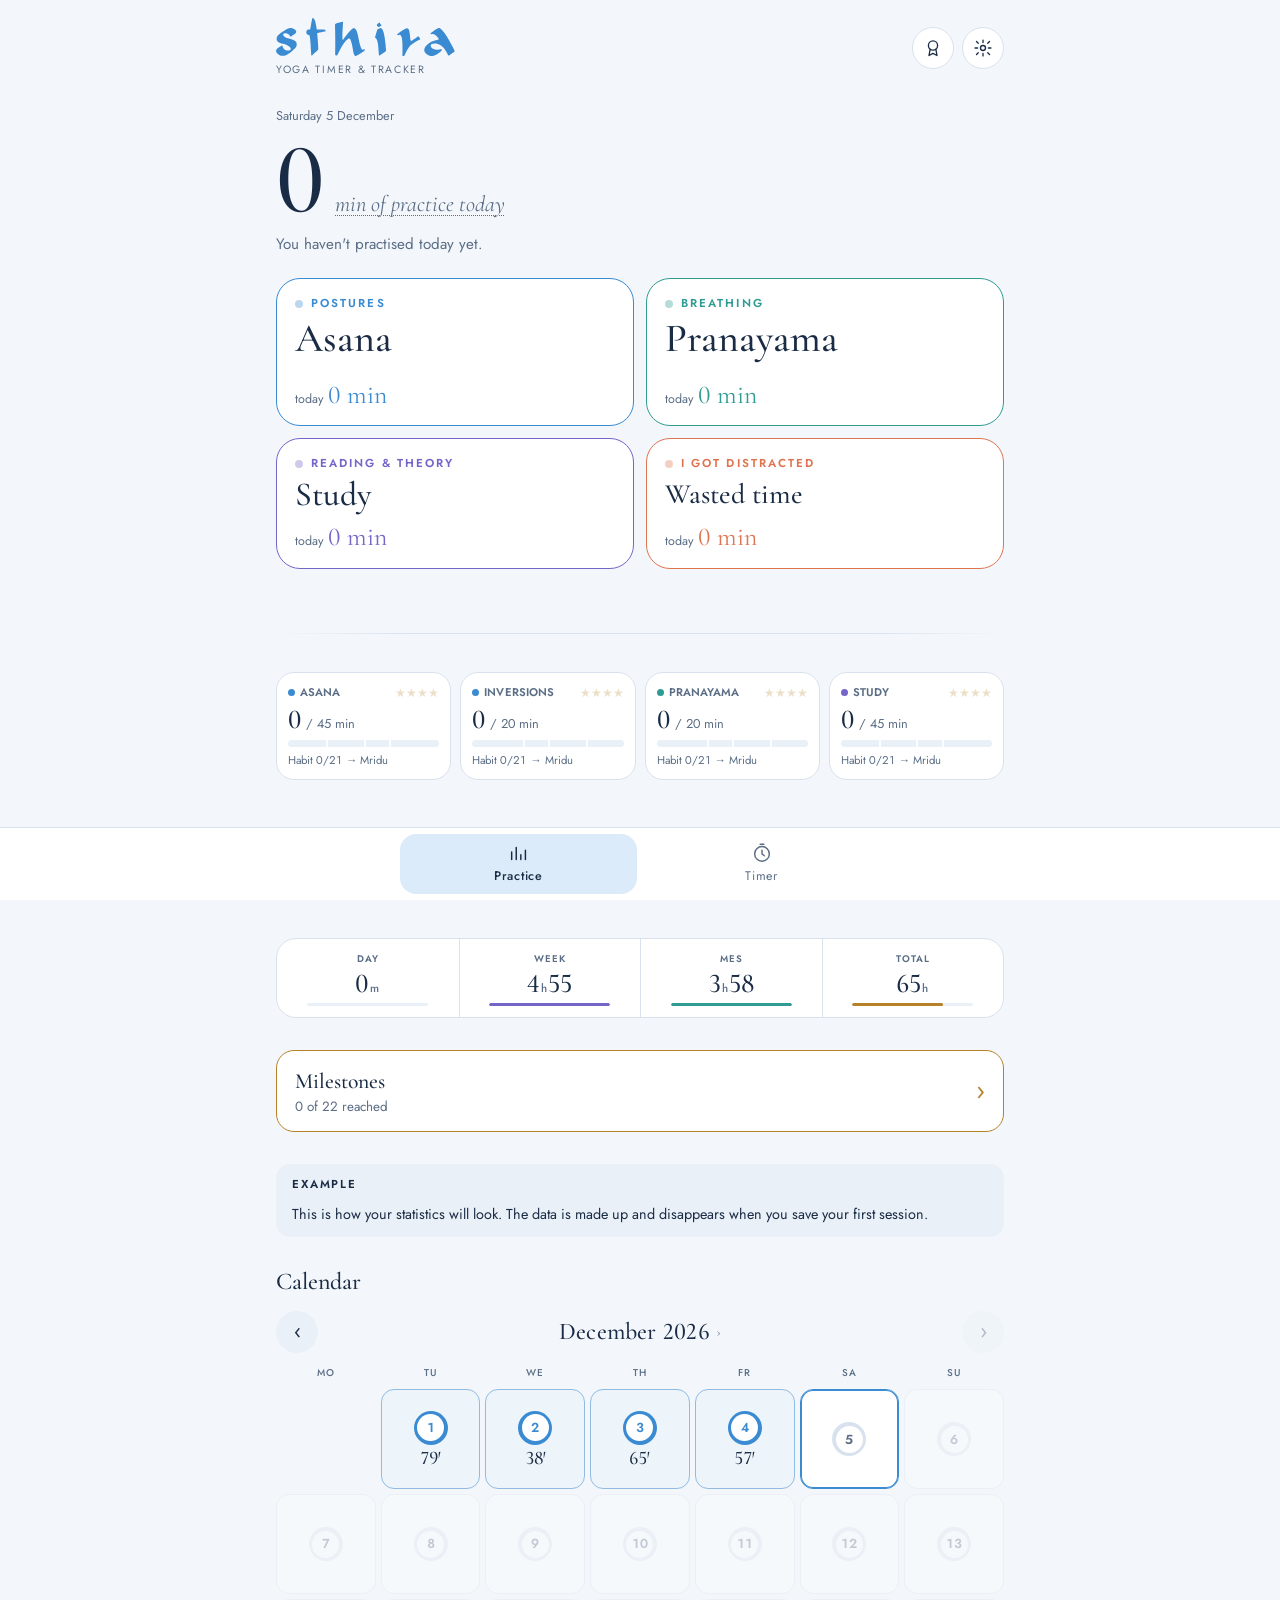
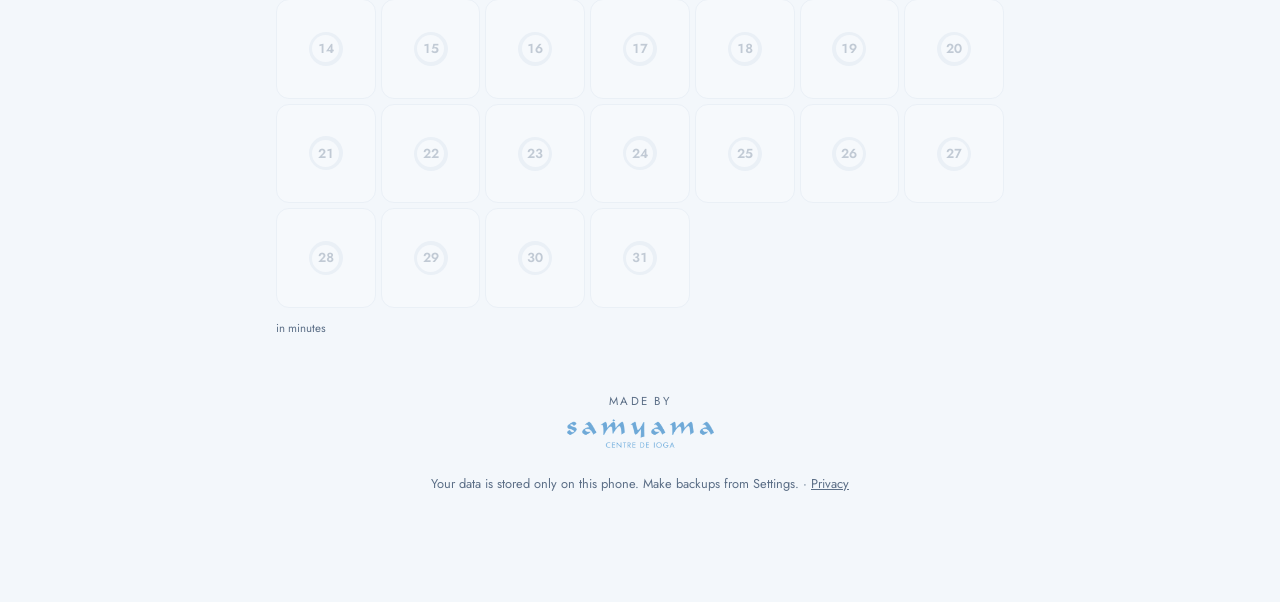
==== commit 24f0d114: "Add files via upload" ====
--- a/index.html
+++ b/index.html
@@ -19,6 +19,7 @@
    (Asana i Pranayama grans, Distret a tota l'amplada). Després, les estadístiques per període.
    Codi de color fix a tota l'app: blau = asana, verd aigua = pranayama, coral = distret. */
 :root{
+  --b1:#D98B41; --b2:#7A4512; --s1:#9FB2C6; --s2:#4E6279; --g1:#F2C44B; --g2:#8E6208; --b1l:#DE9752; --s1l:#B9C6D3; --g1l:#F5CE62; --mt:20%; --mt2:28%; --mt3:62%;
   --bg:#F3F7FB; --surface:#FFFFFF; --surface-2:#E9F0F7; --ink:#1A2C45; --muted:#5B6E86; --line:#D8E2EE;
   --asana:#3A8BD2; --asana-soft:#DCEBF9; --prana:#2F9C94; --prana-soft:#D7EFEC; --dist:#DE7550; --dist-soft:#FBE6DC; --gold:#B5822A; --gold-soft:#F7ECD3;
   --on-color:#FFFFFF; --brand:#3A8BD2; --study:#7466C9; --study-soft:#E6E2F7; --pausec:#A3B0C0;
@@ -28,12 +29,14 @@
   --body:'Jost', 'Avenir Next', 'Helvetica Neue', Arial, sans-serif;
 }
 @media (prefers-color-scheme: dark){ :root:not([data-theme="light"]){
+  --b1:#E2A063; --b2:#C9823E; --s1:#C2CEDB; --s2:#9CB0C5; --g1:#F3CE6B; --g2:#D3A63F; --b1l:#E2A063; --s1l:#C2CEDB; --g1l:#F3CE6B; --mt:12%; --mt2:19%; --mt3:44%;
   --bg:#1D2D46; --surface:#26395A; --surface-2:#2F4568; --ink:#EEF3F9; --muted:#AFC0D4; --line:#3D5479;
   --asana:#8EC4F0; --asana-soft:#2F4D74; --prana:#7FD3C9; --prana-soft:#2A5560; --dist:#F5AE90; --dist-soft:#57434A; --gold:#E9C46A; --gold-soft:#4B4431;
   --on-color:#15263D; --brand:#8EC4F0; --study:#B6ACF2; --study-soft:#3E4374; --pausec:#7488A6;
   --logo:url("[data-uri]");
   --h0:#2C4164; --h1:#36618E; --h2:#5A93C8; --h3:#8EC4F0; color-scheme:dark }}
 :root[data-theme="dark"]{
+  --b1:#E2A063; --b2:#C9823E; --s1:#C2CEDB; --s2:#9CB0C5; --g1:#F3CE6B; --g2:#D3A63F; --b1l:#E2A063; --s1l:#C2CEDB; --g1l:#F3CE6B; --mt:12%; --mt2:19%; --mt3:44%;
   --bg:#1D2D46; --surface:#26395A; --surface-2:#2F4568; --ink:#EEF3F9; --muted:#AFC0D4; --line:#3D5479;
   --asana:#8EC4F0; --asana-soft:#2F4D74; --prana:#7FD3C9; --prana-soft:#2A5560; --dist:#F5AE90; --dist-soft:#57434A; --gold:#E9C46A; --gold-soft:#4B4431;
   --on-color:#15263D; --brand:#8EC4F0; --study:#B6ACF2; --study-soft:#3E4374; --pausec:#7488A6;
@@ -604,11 +607,10 @@
 .dd-ses .sn{margin:0; font-style:italic; color:var(--muted); font-size:.92rem}
 .recs{display:flex; flex-direction:column; gap:10px}
 .rec-h .stars{font-size:1rem}
-.rec.m-bronze{--m1:#CE8F4E; --m2:#8A5620} .rec.m-silver{--m1:#AEBAC7; --m2:#6E7C8C} .rec.m-gold{--m1:#E8BE5B; --m2:#A5761C}
-.recs .rec.m-bronze, .recs .rec.m-silver, .recs .rec.m-gold{border:2px solid transparent; background:linear-gradient(168deg, color-mix(in srgb, var(--m1) 15%, var(--surface)), var(--surface) 72%) padding-box, linear-gradient(140deg, var(--m1), var(--m2) 52%, var(--m1)) border-box}
-.recs .rec.m-bronze .stars, .recs .rec.m-silver .stars, .recs .rec.m-gold .stars{color:var(--m2)}
-.recs .rec.m-bronze .hb-b i, .recs .rec.m-silver .hb-b i, .recs .rec.m-gold .hb-b i{background:var(--m2)}
-.recs .rec.m-bronze .hb-d, .recs .rec.m-silver .hb-d, .recs .rec.m-gold .hb-d{color:var(--m2)}
+.rec.m-bronze{--m1:var(--b1); --m2:var(--b2)} .rec.m-silver{--m1:var(--s1); --m2:var(--s2)} .rec.m-gold{--m1:var(--g1); --m2:var(--g2)}
+.recs .rec.m-bronze, .recs .rec.m-silver, .recs .rec.m-gold{border:3px solid transparent; border-radius:20px;
+  box-shadow:inset 0 0 0 2px var(--surface), inset 0 0 0 3.5px color-mix(in srgb, var(--m1) var(--mt3), var(--surface)); background:linear-gradient(168deg, color-mix(in srgb, var(--m1) var(--mt), var(--surface)), var(--surface) 72%) padding-box, linear-gradient(140deg, var(--m1), var(--m2) 52%, var(--m1)) border-box}
+
 .hb-row{display:grid; grid-template-columns:auto 1fr auto; align-items:center; gap:9px; font-size:.82rem; color:var(--muted); font-variant-numeric:lining-nums tabular-nums}
 .hb-n{white-space:nowrap; overflow:hidden; text-overflow:ellipsis}
 .hb-n em{font-style:normal; opacity:.75}
@@ -636,6 +638,19 @@
 .medal.on .m-disc{fill:var(--mc, var(--gold))} .medal.on .m-g{fill:var(--on-color)} .medal.on .m-ray{stroke:var(--mc, var(--gold))}
 .ach-sec{display:flex; flex-direction:column; gap:12px}
 .ach-sec h3{font-family:var(--display); font-weight:500; font-size:1.6rem; margin:0; display:flex; justify-content:space-between; align-items:baseline; gap:10px}
+.ach-sec h3 .h3t{display:inline-flex; align-items:center; gap:9px}
+.ibtn.ib-s{width:21px; height:21px; min-width:21px; font-size:.74rem; line-height:1; transform:translateY(-3px)}
+.sec-help{margin:-4px 0 0}
+.ach2{gap:8px; padding:12px 10px}
+.ach2 .medal{width:54px; height:54px}
+.a2{display:flex; flex-direction:column; align-items:center; gap:2px; flex:none; width:64px}
+.a2 em{font-style:normal; font-size:.62rem; letter-spacing:.04em; text-transform:uppercase; color:var(--muted); max-width:100%; overflow:hidden; text-overflow:ellipsis; white-space:nowrap}
+.a2 u{text-decoration:none; font-size:.76rem; font-weight:600; color:var(--mc); font-variant-numeric:lining-nums tabular-nums}
+.ach-t.t2{flex:1; text-align:center; align-items:center}
+.ach-t.t2 span{font-size:.78rem}
+.sep{height:1px; margin:20px 2px 16px; background:linear-gradient(90deg, transparent, var(--line) 18%, var(--line) 82%, transparent)}
+.sep[hidden]{display:none}
+.hint{margin:10px 0 0; text-align:center}
 .ach-sec h3 small{font-family:var(--body); font-size:.8rem; color:var(--muted); font-variant-numeric:lining-nums tabular-nums}
 .ach-grid{display:grid; grid-template-columns:1fr; gap:10px}
 @media (min-width:620px){ .ach-grid{grid-template-columns:1fr 1fr} }
@@ -706,9 +721,9 @@
 .dr-v span{font-size:.76rem; color:var(--muted); margin-left:2px}
 .dr-b{position:absolute; left:15px; right:15px; bottom:6px; height:3px; border-radius:3px; background:var(--surface-2); overflow:hidden}
 .dr-b i{display:block; height:100%; background:var(--mc); border-radius:inherit}
-.drow.m-bronze{--m1:#D09A62} .drow.m-silver{--m1:#CBD4DC} .drow.m-gold{--m1:#F0CE78}
+.drow.m-bronze{--m1:var(--b1l)} .drow.m-silver{--m1:var(--s1l)} .drow.m-gold{--m1:var(--g1l)}
 .drow.m-bronze::before, .drow.m-silver::before, .drow.m-gold::before{content:""; position:absolute; left:0; top:0; bottom:0; width:5px; background:linear-gradient(180deg, var(--m1), var(--m2))}
-.drow.m-bronze, .drow.m-silver, .drow.m-gold{background:linear-gradient(90deg, color-mix(in srgb, var(--m1) 12%, transparent), transparent 55%)}
+.drow.m-bronze, .drow.m-silver, .drow.m-gold{background:linear-gradient(90deg, color-mix(in srgb, var(--m1) var(--mt), transparent), transparent 55%)}
 .drow.m-bronze .stars, .drow.m-silver .stars, .drow.m-gold .stars{color:var(--m2)}
 /* C · anells */
 .dgrid{display:grid; grid-template-columns:repeat(4, minmax(0,1fr)); gap:6px}
@@ -720,8 +735,8 @@
 .rg-v{fill:var(--ink); font-family:var(--display); font-size:19px; font-weight:500}
 .rg-n{font-size:.64rem; letter-spacing:.04em; text-transform:uppercase; color:var(--muted); font-weight:600; max-width:100%; overflow:hidden; text-overflow:ellipsis; white-space:nowrap}
 .dring .stars{font-size:.64rem}
-.dring.m-bronze{--m1:#CE8F4E; --m2:#8A5620} .dring.m-silver{--m1:#AEBAC7; --m2:#6E7C8C} .dring.m-gold{--m1:#E8BE5B; --m2:#A5761C}
-.dring.m-bronze, .dring.m-silver, .dring.m-gold{border-color:transparent; background:linear-gradient(168deg, color-mix(in srgb, var(--m1) 14%, var(--surface)), var(--surface) 76%) padding-box, linear-gradient(140deg, var(--m1), var(--m2)) border-box; border-width:2px}
+.dring.m-bronze{--m1:var(--b1); --m2:var(--b2)} .dring.m-silver{--m1:var(--s1); --m2:var(--s2)} .dring.m-gold{--m1:var(--g1); --m2:var(--g2)}
+.dring.m-bronze, .dring.m-silver, .dring.m-gold{border-color:transparent; background:linear-gradient(168deg, color-mix(in srgb, var(--m1) var(--mt), var(--surface)), var(--surface) 76%) padding-box, linear-gradient(140deg, var(--m1), var(--m2)) border-box; border-width:2px}
 .dring.m-bronze .stars, .dring.m-silver .stars, .dring.m-gold .stars{color:var(--m2)}
 /* D · barres */
 .dbars{display:flex; flex-direction:column; gap:7px}
@@ -731,15 +746,15 @@
 .db-n{font-size:.93rem; font-weight:500; color:var(--ink); overflow:hidden; text-overflow:ellipsis; white-space:nowrap; min-width:0}
 .dbar .stars{font-size:.78rem}
 .db-v{font-size:.84rem; color:var(--muted); font-variant-numeric:lining-nums tabular-nums; white-space:nowrap}
-.dbar.m-bronze{--m1:#CE8F4E; --m2:#8A5620} .dbar.m-silver{--m1:#AEBAC7; --m2:#6E7C8C} .dbar.m-gold{--m1:#E8BE5B; --m2:#A5761C}
-.dbar.m-bronze, .dbar.m-silver, .dbar.m-gold{border:2px solid transparent; background:linear-gradient(168deg, color-mix(in srgb, var(--m1) 12%, var(--surface)), var(--surface) 80%) padding-box, linear-gradient(140deg, var(--m1), var(--m2)) border-box}
+.dbar.m-bronze{--m1:var(--b1); --m2:var(--b2)} .dbar.m-silver{--m1:var(--s1); --m2:var(--s2)} .dbar.m-gold{--m1:var(--g1); --m2:var(--g2)}
+.dbar.m-bronze, .dbar.m-silver, .dbar.m-gold{border:2px solid transparent; background:linear-gradient(168deg, color-mix(in srgb, var(--m1) var(--mt), var(--surface)), var(--surface) 80%) padding-box, linear-gradient(140deg, var(--m1), var(--m2)) border-box}
 .dbar.m-bronze .stars, .dbar.m-silver .stars, .dbar.m-gold .stars{color:var(--m2)}
-.dcard.m-bronze{--m1:#CE8F4E; --m2:#8A5620}
-.dcard.m-silver{--m1:#AEBAC7; --m2:#6E7C8C}
-.dcard.m-gold{--m1:#E8BE5B; --m2:#A5761C}
+.dcard.m-bronze{--m1:var(--b1); --m2:var(--b2)}
+.dcard.m-silver{--m1:var(--s1); --m2:var(--s2)}
+.dcard.m-gold{--m1:var(--g1); --m2:var(--g2)}
 .dcard.m-bronze, .dcard.m-silver, .dcard.m-gold{border:2px solid transparent; padding:10px 10px 9px;
-  background:linear-gradient(168deg, color-mix(in srgb, var(--m1) 13%, var(--surface)), var(--surface) 78%) padding-box, linear-gradient(140deg, var(--m1), var(--m2) 52%, var(--m1)) border-box}
-.dcard.m-bronze.on, .dcard.m-silver.on, .dcard.m-gold.on{background:linear-gradient(168deg, color-mix(in srgb, var(--m1) 16%, var(--surface)), var(--surface) 72%) padding-box, linear-gradient(140deg, var(--m1), var(--m2) 55%, var(--m1)) border-box}
+  background:linear-gradient(168deg, color-mix(in srgb, var(--m1) var(--mt), var(--surface)), var(--surface) 78%) padding-box, linear-gradient(140deg, var(--m1), var(--m2) 52%, var(--m1)) border-box}
+.dcard.m-bronze.on, .dcard.m-silver.on, .dcard.m-gold.on{background:linear-gradient(168deg, color-mix(in srgb, var(--m1) var(--mt), var(--surface)), var(--surface) 72%) padding-box, linear-gradient(140deg, var(--m1), var(--m2) 55%, var(--m1)) border-box}
 .dc-f .hst{color:var(--m2); font-weight:400; letter-spacing:.02em}
 .dc-f{font-size:.71rem; color:var(--muted); font-variant-numeric:lining-nums tabular-nums; white-space:nowrap; overflow:hidden; text-overflow:ellipsis}
 .ed-card{background:var(--surface); border:1px solid var(--line); border-left:4px solid var(--mc); border-radius:18px; padding:12px 14px; display:flex; flex-direction:column; gap:6px}
@@ -791,6 +806,56 @@
 .md-notes li{display:grid; grid-template-columns:70px minmax(0,1fr); gap:10px; align-items:baseline}
 
 @media (prefers-reduced-motion: reduce){ *{transition:none!important; animation:none!important} }
+
+/* ---- l'hàbit, ben visible ---- */
+body.m-nofill .m-bronze, body.m-nofill .m-silver, body.m-nofill .m-gold{background:linear-gradient(0deg,var(--surface),var(--surface)) padding-box, linear-gradient(140deg,var(--m1),var(--m2) 52%,var(--m1)) border-box !important}
+body.m-nofill .drow.m-bronze, body.m-nofill .drow.m-silver, body.m-nofill .drow.m-gold{background:none !important}
+body.m-nofill .pad.m-bronze, body.m-nofill .pad.m-silver, body.m-nofill .pad.m-gold{background:var(--surface) !important}
+body.m-nofill .cday.hbd{background:var(--surface) !important}
+body.m-nofill .seal{background:none !important}
+/* segells de la capçalera */
+.seals{display:flex; gap:5px; margin-left:auto; align-self:center}
+.seals[hidden]{display:none}
+.seal{--m1:var(--g1); --m2:var(--g2); width:42px; height:42px; padding:0; border:0; border-radius:50%; cursor:pointer; position:relative; display:grid; place-items:center;
+  background:radial-gradient(circle at 50% 42%, color-mix(in srgb, var(--m1) var(--mt2), var(--surface)), transparent 72%)}
+.seal svg{width:100%; height:100%; display:block}
+.seal .w-l{fill:var(--m1); stroke:var(--m2); stroke-width:.7; opacity:.95}
+.seal .w-n{fill:var(--m2); font-family:var(--display); font-weight:600; font-size:17px; font-variant-numeric:lining-nums tabular-nums}
+.seal .w-d{fill:var(--ac)}
+.seal:active{transform:scale(.94)}
+/* marc metàl·lic als botons principals */
+.pad.m-bronze{--m1:var(--b1); --m2:var(--b2)} .pad.m-silver{--m1:var(--s1); --m2:var(--s2)} .pad.m-gold{--m1:var(--g1); --m2:var(--g2)}
+.pad.m-bronze, .pad.m-silver, .pad.m-gold{border:2px solid transparent;
+  background:linear-gradient(166deg, color-mix(in srgb, var(--m1) var(--mt), var(--surface)), var(--surface) 70%) padding-box, linear-gradient(140deg, var(--m1), var(--m2) 52%, var(--m1)) border-box}
+.pads.st-soft .pad.m-bronze, .pads.st-soft .pad.m-silver, .pads.st-soft .pad.m-gold{border:2px solid transparent}
+/* avís de protecció de la ratxa */
+.hrisk{margin:10px 0 0; border-radius:14px; padding:9px 13px; font-size:.84rem; line-height:1.45; display:flex; flex-direction:column; gap:2px}
+.hrisk[hidden]{display:none}
+.hrisk.warn{background:color-mix(in srgb, var(--gold) 15%, var(--surface)); border:1px solid color-mix(in srgb, var(--gold) 42%, transparent); color:var(--ink)}
+.hrisk.ok{background:color-mix(in srgb, var(--prana) 11%, var(--surface)); border:1px solid color-mix(in srgb, var(--prana) 30%, transparent); color:var(--muted)}
+.hrun{color:var(--m2); font-weight:600}
+.hrisk b{font-weight:600; font-variant-numeric:lining-nums tabular-nums}
+/* comptador de ratxa als marcadors compactes */
+.hbd{margin-left:6px; font-size:.7rem; font-weight:600; color:var(--m2); background:color-mix(in srgb, var(--m1) var(--mt2), var(--surface)); border-radius:999px; padding:1px 7px; font-variant-numeric:lining-nums tabular-nums; white-space:nowrap}
+/* dies del calendari que formen part d'un hàbit viu */
+.cday.hbd{margin:0; padding:4px 3px; font-size:inherit; font-weight:inherit; border-radius:13px; white-space:normal;
+  background:linear-gradient(166deg, color-mix(in srgb, var(--m1) var(--mt), var(--surface)), var(--surface) 76%); border-color:color-mix(in srgb, var(--m1) 60%, var(--line))}
+.cday.hbd::after{content:""; position:absolute; top:4px; right:4px; width:6px; height:6px; border-radius:50%; background:linear-gradient(140deg, var(--m1), var(--m2)); box-shadow:0 0 0 1.5px var(--surface)}
+.cday.hbd.m-bronze{--m1:var(--b1); --m2:var(--b2)} .cday.hbd.m-silver{--m1:var(--s1); --m2:var(--s2)} .cday.hbd.m-gold{--m1:var(--g1); --m2:var(--g2)}
+/* la celebració dels 21 dies */
+.cele-big .cele-m{position:relative}
+.cele-wr{position:absolute; inset:-46%; pointer-events:none; z-index:0}
+.cele-big .cele-m .medal{position:relative; z-index:2}
+.cele-wr .w-l{fill:var(--m1); stroke:var(--m2); stroke-width:.6; opacity:.92}
+.cele-rib{display:inline-block; margin:0 auto 2px; box-shadow:0 3px 12px rgba(20,30,45,.22); padding:4px 16px; border-radius:999px; font-size:.72rem; letter-spacing:.18em; text-transform:uppercase; font-weight:600;
+  color:#fff; background:linear-gradient(140deg, var(--m1), var(--m2))}
+.cele-big{--m1:var(--g1); --m2:var(--g2)}
+.cele-big.m-bronze{--m1:var(--b1); --m2:var(--b2)} .cele-big.m-silver{--m1:var(--s1); --m2:var(--s2)} .cele-big.m-gold{--m1:var(--g1); --m2:var(--g2)}
+/* hàbits, a la pantalla de fites */
+.hb-top{display:flex; align-items:baseline; gap:7px; margin:2px 0 0}
+.hb-top b{font-family:var(--display); font-size:2rem; line-height:1; color:var(--mc); font-variant-numeric:lining-nums tabular-nums}
+.hb-top span{font-size:.86rem; color:var(--muted)}
+.hb-rec{font-size:.76rem; color:var(--muted); margin:0 0 4px}
 </style>
 </head>
 <body>
@@ -815,7 +880,7 @@
 
   <section class="now" aria-live="polite">
     <div class="now-top"><span class="pill" id="pill"><i></i><span id="pillTxt">Avui</span></span><span class="date" id="date"></span></div>
-    <div class="big"><span class="n" id="big">0</span><span class="u" id="unit" role="button" tabindex="0" title="">min de pràctica avui</span></div>
+    <div class="big"><span class="n" id="big">0</span><span class="u" id="unit" role="button" tabindex="0" title="">min de pràctica avui</span><span class="seals" id="seals" hidden></span></div>
     <div class="split" id="split"></div>
   </section>
 
@@ -828,13 +893,15 @@
     <button class="pad dist small" id="padD" aria-pressed="false"><span class="left"><span class="pk"><i></i><span data-t>M'he distret</span></span><span class="pn" data-t>Temps perdut inútilment</span></span><span class="pt" id="tD"></span></button>
   </section>
 
-  <div class="info"><button class="ibtn" id="infoBtn" aria-label="Informació" aria-expanded="false">i</button><p class="hint" id="hint" hidden></p></div>
+  <p class="hint" id="hint" hidden></p>
 
   <details class="adv" id="advP" hidden><summary><span class="lbl" data-t>Funcions avançades</span><span class="adv-t"><span data-t>Tipus de postures</span> · <b class="adv-cur"></b></span></summary><div class="adv-body"></div></details>
 
   <div class="end-row"><button class="end-btn" id="endBtn" hidden><svg viewBox="0 0 24 24" aria-hidden="true"><rect x="6" y="6" width="12" height="12" rx="2.5" fill="currentColor"/></svg><span id="endTxt">Acaba la sessió</span></button></div>
 
+  <div class="sep" id="sepH" hidden></div>
   <div class="dchips" id="dailyRow" hidden></div>
+  <div class="hrisk" id="hRisk" hidden></div>
 
   <div class="cause-box" id="causeBox" hidden>
     <span class="lbl" data-t>Què t'ha distret?</span>
@@ -902,8 +969,8 @@
 const LOCALES = {ca:"ca-ES", es:"es-ES", en:"en-GB"};
 let LANG = "ca", LOCALE = "ca-ES", DAYS = DAYS_I.ca, DAYS_LONG = DAYS_LONG_I.ca;
 const I18N = {ca:{"Ja tens el resum de {m}": "Ja tens el resum {m}", "Veure el resum de {m}": "Veure el resum {m}", "Tots els resultats de {m}": "Tots els resultats {m}", "Distret": "Temps perdut", "distret": "perdut", "Quan te n'adonis que t'has distret, toca Distret.": "Quan te n'adonis que t'has distret, toca Temps perdut.", "temps total distret": "temps perdut en total", "Sortir de l'app compta com a distret": "Sortir de l'app compta com a temps perdut", "fora de l'app. Compta com a distret fins que tornis a tocar Asana o Pranayama.": "fora de l'app. Compta com a temps perdut fins que tornis a tocar Asana o Pranayama.", "Mantén l'app oberta i el mòbil desbloquejat: si el bloqueges, el so es pot aturar i el registre ho comptarà com a distret.": "Mantén l'app oberta i el mòbil desbloquejat: si el bloqueges, el so es pot aturar i el registre ho comptarà com a temps perdut."},
-es:{"Privacitat":"Privacidad","Prova els colors de l'hàbit":"Prueba los colores del hábito","Només per veure com queden els marcadors":"Solo para ver cómo quedan los marcadores","Real":"Real","Bronze":"Bronce","Plata":"Plata","Or":"Oro","Ara no afluixis.":"Ahora no aflojes.","Continua així.":"Sigue así.","Demà, un altre dia.":"Mañana, otro día.","Que no es trenqui el fil.":"Que no se rompa el hilo.","La constància és la que arrela.":"La constancia es la que arraiga.","Un dia més, i un altre.":"Un día más, y otro.","Estil del repartiment":"Estilo del reparto","El temps de cada activitat, a dalt":"El tiempo de cada actividad, arriba","Columnes":"Columnas","Etiquetes":"Etiquetas","Línia":"Línea","Números":"Números","Estil del calendari":"Estilo del calendario","Com es veuen els dies":"Cómo se ven los días","Mapa":"Mapa","Punts":"Puntos","Estil dels reptes":"Estilo de los retos","Els marcadors amb les estrelles":"Los marcadores con las estrellas","Llista":"Lista","Anells":"Anillos","Barres":"Barras","Els teus noms":"Tus nombres","Canvia com es diuen les activitats i les postures":"Cambia cómo se llaman las actividades y las posturas","Escriu com vols anomenar cada cosa. Si ho deixes buit, es queda el nom original.":"Escribe cómo quieres llamar cada cosa. Si lo dejas vacío, se queda el nombre original.","Activitats":"Actividades","Original":"Original","Noms originals restaurats.":"Nombres originales restaurados.","Informació":"Información","No hi ha temps de {k} per esborrar.":"No hay tiempo de {k} para borrar.","{t} de {k} esborrats.":"{t} de {k} borrados.","Desfés":"Deshacer","Veu del mòbil":"Voz del móvil","Més natural, però només sona amb la pantalla encesa. Quan la bloqueges, torna la veu de l'app.":"Más natural, pero solo suena con la pantalla encendida. Al bloquearla, vuelve la voz de la app.","Estil dels botons":"Estilo de los botones","Asana, Pranayama, Estudi i Temps perdut":"Asana, Pranayama, Estudio y Tiempo perdido","Suau":"Suave","Mini":"Mini","Estil dels resums":"Estilo de los resúmenes","Prova quin t'agrada més":"Prueba cuál te gusta más","Targetes":"Tarjetas","Tira":"Tira","Files":"Filas","Resum de la setmana":"Resumen de la semana","des de dilluns":"desde el lunes","Setmana anterior":"Semana anterior","Setmana següent":"Semana siguiente","Del {a} al {b}":"Del {a} al {b}","Cap pràctica aquesta setmana.":"Ninguna práctica esta semana.","Objectiu de la setmana":"Objetivo de la semana","objectiu {g}":"objetivo {g}","vs la setmana passada":"vs la semana pasada","de mitjana per dia":"de media por día","dies d'aquesta setmana":"días de esta semana","intensitat suau":"intensidad suave","intensitat mitjana":"intensidad media","intensitat forta":"intensidad fuerte","intensitat ardent":"intensidad ardiente","Hàbit":"Hábito","Hàbits":"Hábitos","Hàbit aconseguit":"Hábito conseguido","{n} dies seguits a {l}":"{n} días seguidos en {l}","Participar en l'objectiu diari":"Participar en el objetivo diario","Marca un mínim de minuts per dia, amb el ✓ al calendari i la celebració quan el compleixes":"Marca un mínimo de minutos por día, con el ✓ en el calendario y la celebración al cumplirlo","Cada repte té quatre graus d'intensitat, com als Ioga-sutres: Mridu (suau), Madhya (mitjana), Adhimatra (forta) i Tivra (ardent). Arribar al grau mínim {d} dies seguits el converteix en hàbit, i cada estrella és un grau més d'hàbit. Si un dia hi falles, aquell grau torna a començar.":"Cada reto tiene cuatro grados de intensidad, como en los Yoga-sutras: Mridu (suave), Madhya (media), Adhimatra (fuerte) y Tivra (ardiente). Llegar al grado mínimo {d} días seguidos lo convierte en hábito, y cada estrella es un grado más de hábito. Si un día fallas, ese grado vuelve a empezar.","min":"min","Total":"Total","Resum total":"Resumen total","Mostra l'objectiu a la pantalla principal":"Muestra el objetivo en la pantalla principal","Al costat dels minuts de pràctica d'avui":"Al lado de los minutos de práctica de hoy","min de pràctica avui":"min de práctica hoy","Resums":"Resúmenes","des del {d}":"desde el {d}","encara res":"todavía nada","Veure el resum d'aquest dia":"Ver el resumen de este día","Resum de tot":"Resumen de todo","Des de la primera sessió":"Desde la primera sesión","de pràctica des del {d}":"de práctica desde el {d}","Encara no hi ha cap sessió.":"Todavía no hay ninguna sesión.","dels dies":"de los días","per dia practicat":"por día practicado","el millor mes":"el mejor mes","de mitjana per setmana":"de media por semana","Sense els fitxers de veu: parla la veu del mòbil.":"Sin los archivos de voz: habla la voz del móvil.","Aquest navegador no té veu. Aquí sona la campana.":"Este navegador no tiene voz. Aquí suena la campana.","fora de l'app, comptats com a temps perdut.":"fuera de la app, contados como tiempo perdido.","Era pràctica":"Era práctica","Comptat com a pràctica.":"Contado como práctica.","En asana i pranayama, a partir d'un minut fora. No compta si el temporitzador corre, i en tornar pots desfer-ho.":"En asana y pranayama, a partir de un minuto fuera. No cuenta si el temporizador está en marcha, y al volver puedes deshacerlo.","la pràctica repetida":"la práctica repetida","l'esforç que crema":"el esfuerzo que quema","fermesa":"firmeza","facilitat":"facilidad","La postura és ferma i còmoda":"La postura es firme y cómoda","El ioga és la quietud de la ment":"El yoga es la quietud de la mente","Amb pràctica i desaferrament":"Con práctica y desapego","La pràctica arrela si es fa molt temps, sense interrupció i amb cura":"La práctica arraiga si se hace mucho tiempo, sin interrupción y con cuidado","Afluixant l'esforç, l'atenció es fa infinita":"Aflojando el esfuerzo, la atención se hace infinita","Llavors el vel que cobreix la llum s'aprima":"Entonces el velo que cubre la luz se adelgaza","Llavors el qui mira reposa en si mateix":"Entonces el que mira reposa en sí mismo","El començament":"El comienzo","desa la primera sessió":"guarda la primera sesión","La intenció presa":"La intención tomada","Constància ferma":"Constancia firme","La pràctica d'una vida":"La práctica de una vida","El vot complert":"El voto cumplido","Fermesa":"Firmeza","Disciplina sostinguda":"Disciplina sostenida","compleix l'objectiu diari {n} dies":"cumple el objetivo diario {n} días","Membre {i} de vuit":"Miembro {i} de ocho","acumula {n} hora de pràctica":"acumula {n} hora de práctica","acumula {n} hores de pràctica":"acumula {n} horas de práctica","Una hora sencera":"Una hora entera","Pràctica llarga":"Práctica larga","practica {n} minuts en una sola sessió":"practica {n} minutos en una sola sesión","Un sol punt":"Un solo punto","una sessió de 20 minuts o més sense temps perdut":"una sesión de 20 minutos o más sin tiempo perdido","Els sentits recollits":"Los sentidos recogidos","La pràctica interior":"La práctica interior","El rei de les postures":"El rey de las posturas","La mare de les postures":"La madre de las posturas","El descans conscient":"El descanso consciente","acumula 1 hora en {p}":"acumula 1 hora en {p}","L'alè":"El aliento","acumula 5 hores de pranayama":"acumula 5 horas de pranayama","L'estudi de si mateix":"El estudio de uno mismo","acumula 5 hores d'estudi":"acumula 5 horas de estudio","Sadhana · constància":"Sadhana · constancia","Ashtanga · els vuit membres":"Ashtanga · los ocho miembros","Ekagrata · focus":"Ekagrata · foco","supera't":"supérate","Celebracions":"Celebraciones","Objectiu del dia":"Objetivo del día","Celebra els {g} min de pràctica de cada dia":"Celebra los {g} min de práctica de cada día","Els reptes del dia només se celebren quan arribes a l'últim nivell.":"Los retos del día solo se celebran cuando llegas al último nivel.","Resum del dia":"Resumen del día","Tot el que has fet avui":"Todo lo que has hecho hoy","per a l'objectiu":"para el objetivo","vs la teva mitjana":"vs tu media","sessió":"sesión","primera sessió":"primera sesión","mitjana dels 30 dies anteriors":"media de los 30 días anteriores","Supera't":"Supérate","Ahir":"Ayer","Has superat el dia d'ahir":"Has superado el día de ayer","Aquesta setmana":"Esta semana","La setmana passada":"La semana pasada","Has superat la setmana passada":"Has superado la semana pasada","Aquest mes":"Este mes","El mes passat":"El mes pasado","Has superat el mes passat":"Has superado el mes pasado","Aquest any":"Este año","L'any passat":"El año pasado","Has superat l'any passat":"Has superado el año pasado","El teu millor dia":"Tu mejor día","Rècord fins ara":"Récord hasta ahora","Nou rècord: el teu millor dia":"Nuevo récord: tu mejor día","superat":"superado","falten {t}":"faltan {t}","contra":"contra","Fites, reptes del dia, rècords i celebracions":"Logros, retos del día, récords y celebraciones","Marca quin tipus de postures fas. El temps d'asana es guarda per tipus. Si no en marques cap, compta com a Altres postures.":"Marca qué tipo de posturas haces. El tiempo de asana se guarda por tipo. Si no marcas ninguno, cuenta como Otras posturas.","Veu":"Voz","El temps":"El tiempo","Què diu la veu":"Qué dice la voz","El número de senyal, o els minuts (o segons) que portes: amb un senyal cada 5 min diu 5, 10, 15…":"El número de señal, o los minutos (o segundos) que llevas: con una señal cada 5 min dice 5, 10, 15…","Reforç amb el mòbil bloquejat":"Refuerzo con el móvil bloqueado","Evita que Android aturi el temporitzador. Pot pausar la música d'altres apps.":"Evita que Android detenga el temporizador. Puede pausar la música de otras apps.","La veu només funciona a l'app instal·lada. Aquí sona la campana.":"La voz solo funciona en la app instalada. Aquí suena la campana.","Tres campanes":"Tres campanas","Bol tibetà":"Cuenco tibetano","Arpa":"Arpa","Carilló":"Carillón","Acord suau":"Acorde suave","Gong":"Gong","Tres notes":"Tres notas","Sense so":"Sin sonido","So de la celebració":"Sonido de la celebración","Toca'n un per escoltar-lo. El triat sonarà quan aconsegueixis una fita.":"Toca uno para escucharlo. El elegido sonará cuando consigas un logro.","el nivell següent és a {n}":"el siguiente nivel está en {n}","següent nivell: {n}":"siguiente nivel: {n}","Tota la pràctica":"Toda la práctica","Les meves fites":"Mis logros","Acumula {n} hora":"Acumula {n} hora","Acumula {n} hores":"Acumula {n} horas","Òptim":"Óptimo","Bé":"Bien","Molt bé":"Muy bien","Bastant bé":"Bastante bien","Repte del dia":"Reto del día","Reptes del dia":"Retos del día","{n} min avui":"{n} min hoy","el nivell següent és a {n} min":"el siguiente nivel está en {n} min","Comparteix":"Compartir","Personalitza":"Personalizar","Encara no":"Todavía no","següent nivell: {n} min":"siguiente nivel: {n} min","Dies aconseguits":"Días conseguidos","Amb «Personalitza» tries quines fites vols veure i en crees de pròpies.":"Con «Personalizar» eliges qué logros quieres ver y creas los tuyos.","Tria les fites que t'interessen, canvia els reptes del dia i crea les teves pròpies fites. Les que apaguis no es mostren ni se celebren.":"Elige los logros que te interesan, cambia los retos del día y crea tus propios logros. Los que apagues no se muestran ni se celebran.","Afegeix un nivell":"Añadir un nivel","Treu un nivell":"Quitar un nivel","Nou repte del dia":"Nuevo reto del día","Afegeix":"Añadir","Crea una fita":"Crea un logro","Tria una activitat i les hores acumulades que vols assolir.":"Elige una actividad y las horas acumuladas que quieres alcanzar.","Aquest repte ja existeix.":"Este reto ya existe.","Aquesta fita ja existeix.":"Este logro ya existe.","Fites, reptes del dia i celebracions":"Logros, retos del día y celebraciones","Fites":"Logros","{n} de {m} aconseguides":"{n} de {m} conseguidos","Fites i recompenses":"Logros y recompensas","Fites, celebracions i dies de descans per a la ratxa":"Logros, celebraciones y días de descanso para la racha","Temps de pràctica":"Tiempo de práctica","Postures, pranayama i estudi":"Posturas, pranayama y estudio","Primer pas":"Primer paso","Desa la primera sessió":"Guarda tu primera sesión","{n} dies seguits":"{n} días seguidos","Practica {n} dies seguits":"Practica {n} días seguidos","{n} dies amb l'objectiu":"{n} días con el objetivo","Compleix l'objectiu diari {n} dies":"Cumple el objetivo diario {n} días","Primera hora":"Primera hora","Acumula 1 hora de pràctica":"Acumula 1 hora de práctica","{n} hores de pràctica":"{n} horas de práctica","Acumula {n} hores de pràctica":"Acumula {n} horas de práctica","Sessió de {n} minuts":"Sesión de {n} minutos","Practica {n} minuts en una sola sessió":"Practica {n} minutos en una sola sesión","Present":"Presente","Una sessió de 20 minuts o més sense temps perdut":"Una sesión de 20 minutos o más sin tiempo perdido","{n} sessions presents":"{n} sesiones presentes","{n} sessions de 20 minuts o més sense temps perdut":"{n} sesiones de 20 minutos o más sin tiempo perdido","1 hora de {p}":"1 hora de {p}","Acumula 1 hora en {p}":"Acumula 1 hora en {p}","5 hores de pranayama":"5 horas de pranayama","Acumula 5 hores de pranayama":"Acumula 5 horas de pranayama","5 hores d'estudi":"5 horas de estudio","Acumula 5 hores d'estudi":"Acumula 5 horas de estudio","Fita aconseguida":"Logro conseguido","Dia de descans":"Día de descanso","Has guanyat un dia de descans":"Has ganado un día de descanso","Per 7 dies seguits de pràctica. Si un dia no pots practicar, la ratxa continua.":"Por 7 días seguidos de práctica. Si un día no puedes practicar, la racha continúa.","Objectiu del dia complert":"Objetivo del día cumplido","{n} min de pràctica avui":"{n} min de práctica hoy","Següent":"Siguiente","Veure totes les fites":"Ver todos los logros","Aconseguida el {d}":"Conseguido el {d}","Aconseguida":"Conseguido","dia seguit":"día seguido","dies seguits":"días seguidos","Dies de descans: {n} de 2":"Días de descanso: {n} de 2","Cada 7 dies seguits de pràctica en guanyes un. Si un dia no practiques, se'n gasta un i la ratxa continua.":"Cada 7 días seguidos de práctica ganas uno. Si un día no practicas, se gasta uno y la racha continúa.","Et falta {n} dia per al proper.":"Te falta {n} día para el próximo.","Et falten {n} dies per al proper.":"Te faltan {n} días para el próximo.","Pots amagar les fites des dels ajustos.":"Puedes ocultar los logros desde los ajustes.","Dia de descans gastat: la ratxa continua.":"Día de descanso gastado: la racha continúa.","Interval fix":"Intervalo fijo","Programa":"Programa","Programa {n}":"Programa {n}","Nou":"Nuevo","Nom del programa":"Nombre del programa","Afegeix un pas":"Añadir un paso","Treu aquest pas":"Quitar este paso","Esborra el programa":"Borrar el programa","Pas {i} de {n}":"Paso {i} de {n}","Total {t} · {n} senyals":"Total {t} · {n} señales","Programa complet":"Programa completado","Durada del pas":"Duración del paso","Repeticions":"Repeticiones","Més temps":"Más tiempo","Menys temps":"Menos tiempo","Més repeticions":"Más repeticiones","Menys repeticions":"Menos repeticiones","Cada canvi de pas sona amb un senyal doble i el final, amb tres. Mantén premut + o − per anar més de pressa.":"Cada cambio de paso suena con una señal doble y el final, con tres. Mantén pulsado + o − para ir más rápido.","Programes":"Programas","Pots bloquejar el mòbil: els senyals continuen sonant i, mentre el temporitzador corre, el temps no compta com a perdut.":"Puedes bloquear el móvil: las señales siguen sonando y, mientras el temporizador corre, el tiempo no cuenta como perdido.","{n} passos · {t}":"{n} pasos · {t}","1 pas · {t}":"1 paso · {t}","Fet per":"Hecho por","en minuts":"en minutos","Els minuts de pràctica que et proposes cada dia":"Los minutos de práctica que te propones cada día","Temporitzador i registre de ioga":"Temporizador y registro de yoga","3 mesos": "3 meses", "30 dies": "30 días", "5 segons menys": "5 segundos menos", "5 segons més": "5 segundos más", "Acaba la sessió": "Terminar la sesión", "Afegeix una nota": "Añade una nota", "Així es veuran les teves estadístiques. Són dades inventades i desapareixen quan desis la primera sessió.": "Así se verán tus estadísticas. Son datos inventados y desaparecen cuando guardes tu primera sesión.", "Ajustos": "Ajustes", "Ajustos del temporitzador": "Ajustes del temporizador", "Altre": "Otro", "Altres": "Otros", "Aquest fitxer no és una còpia de Sthira.": "Este archivo no es una copia de Sthira.", "Aquest text no és una còpia de Sthira.": "Este texto no es una copia de Sthira.", "Aquí dins no es poden desar fitxers. Copia aquest text i guarda'l, o fes la còpia des de l'app instal·lada.": "Aquí dentro no se pueden guardar archivos. Copia este texto y guárdalo, o haz la copia desde la app instalada.", "Ara": "Ahora", "Ara no suma. Toca Asana o Pranayama quan tornis.": "Ahora no suma. Toca Asana o Pranayama cuando vuelvas.", "Atura després de": "Parar después de", "Avui": "Hoy", "Avís previ": "Aviso previo", "Bip": "Bip", "Campana": "Campana", "Campana de presència": "Campana de presencia", "Cancel·la": "Cancelar", "Cansament": "Cansancio", "Cansat, però hi he estat.": "Cansado, pero he estado.", "Cap distracció en aquest període.": "Ninguna distracción en este periodo.", "Cap distracció.": "Ninguna distracción.", "Cap sessió en aquest període.": "Ninguna sesión en este periodo.", "Casa": "Casa", "Comença": "Empezar", "Constància": "Constancia", "Continua": "Continuar", "Copia-les com a text": "Cópialos como texto", "Costava començar; després, molt bé.": "Costaba empezar; después, muy bien.", "Còpia": "Copia", "Còpia de Sthira": "Copia de Sthira", "Còpia de seguretat": "Copia de seguridad", "Còpia desada": "Copia guardada", "Còpia desada a Baixades": "Copia guardada en Descargas", "Darrera còpia: {w}.": "Última copia: {w}.", "De {a} a {b} h": "De {a} a {b} h", "Deixa de comptar": "Dejar de contar", "Desa una còpia": "Guardar una copia", "Dia": "Día", "Dia a dia": "Día a día", "Dia anterior": "Día anterior", "Dia següent": "Día siguiente", "Dies practicats": "Días practicados", "Distret": "Distraído", "El senyal de cada interval": "La señal de cada intervalo", "El temps compta com a": "El tiempo cuenta como", "En pausa": "En pausa", "Encara no has fet cap còpia de les teves {n} sessions.": "Aún no has hecho ninguna copia de tus {n} sesiones.", "Encara no has practicat avui.": "Aún no has practicado hoy.", "Encara no n'has fet cap.": "Aún no has hecho ninguna.", "Enganxa aquí el text de la còpia": "Pega aquí el texto de la copia", "Es perdran totes les sessions desades en aquest mòbil. Si vols, desa abans una còpia.": "Se perderán todas las sesiones guardadas en este móvil. Si quieres, guarda antes una copia.", "Esborra": "Borrar", "Esborra aquesta sessió": "Borrar esta sesión", "Esborra tot l'historial": "Borrar todo el historial", "Esborrar tot l'historial?": "¿Borrar todo el historial?", "Esquena més lliure després de les torsions.": "Espalda más libre después de las torsiones.", "Estadístiques": "Estadísticas", "Exemple": "Ejemplo", "Fa {n} dies que no fas còpia de les teves dades.": "Hace {n} días que no haces copia de tus datos.", "Feina": "Trabajo", "Fet": "Hecho", "Focus": "Foco", "Fusta": "Madera", "Gens": "Nada", "Hora a hora": "Hora a hora", "Hàbits de sessió": "Hábitos de sesión", "Idioma": "Idioma", "Invertides estables avui.": "Invertidas estables hoy.", "Ja tenies totes aquestes sessions": "Ya tenías todas estas sesiones", "La teva franja forta és de {a} a {b} h.": "Tu franja fuerte es de {a} a {b} h.", "Les dades només es guarden en aquest mòbil. Desa'n una còpia a Google Drive, al correu o on vulguis, i restaura-la si canvies de mòbil o reinstal·les l'app.": "Los datos solo se guardan en este móvil. Guarda una copia en Google Drive, en el correo o donde quieras, y restáurala si cambias de móvil o reinstalas la app.", "Les teves dades es guarden només en aquest mòbil. Fes-ne còpies des dels ajustos.": "Tus datos solo se guardan en este móvil. Haz copias desde los ajustes.", "M'he distret": "Me he distraído", "Mantén l'app oberta i el mòbil desbloquejat: si el bloqueges, el so es pot aturar i el registre ho comptarà com a distret.": "Mantén la app abierta y el móvil desbloqueado: si lo bloqueas, el sonido puede pararse y el registro lo contará como distraído.", "Massa pensaments de feina.": "Demasiados pensamientos de trabajo.", "Menys": "Menos", "Mes a mes": "Mes a mes", "Minuts de pràctica al dia, per a les estadístiques": "Minutos de práctica al día, para las estadísticas", "Missatges": "Mensajes", "Mitjana de pràctica per dia. El {d} és el teu dia més fort.": "Media de práctica por día. El {d} es tu día más fuerte.", "Molt present.": "Muy presente.", "Mostra els motius mentre estàs distret": "Muestra los motivos mientras estás distraído", "Més": "Más", "Mòbil": "Móvil", "No": "No", "No s'ha pogut crear el fitxer. Copia aquest text i guarda'l en un lloc segur.": "No se ha podido crear el archivo. Copia este texto y guárdalo en un lugar seguro.", "Només en mòbils Android": "Solo en móviles Android", "Objectiu complert": "Objetivo cumplido", "Objectiu diari": "Objetivo diario", "Pausa": "Pausa", "Pensaments": "Pensamientos", "Per dia de la setmana": "Por día de la semana", "Període": "Periodo", "Postures": "Posturas", "Practiques sobretot a la tarda-vespre.": "Practicas sobre todo por la tarde-noche.", "Practiques sobretot al matí.": "Practicas sobre todo por la mañana.", "Pranayama molt calmat, respiració llarga.": "Pranayama muy calmado, respiración larga.", "Preguntar què t'ha distret": "Preguntar qué te ha distraído", "Proper senyal en {t}": "Próxima señal en {t}", "Pràctica": "Práctica", "Quan practiques": "Cuándo practicas", "Quan te n'adonis que t'has distret, toca Distret.": "Cuando te des cuenta de que te has distraído, toca Distraído.", "Quan tornis a l'esterilla, toca Asana o Pranayama.": "Cuando vuelvas a la esterilla, toca Asana o Pranayama.", "Què et distreu": "Qué te distrae", "Què t'ha distret?": "¿Qué te ha distraído?", "Ratxa de {n} dies seguits.": "Racha de {n} días seguidos.", "Registre de pràctica": "Registro de práctica", "Reinicia": "Reiniciar", "Repartiment": "Reparto", "Repartit entre matí i tarda.": "Repartido entre mañana y tarde.", "Respiració": "Respiración", "Restaura": "Restaurar", "Restaura des de text": "Restaurar desde texto", "Restaura una còpia": "Restaurar una copia", "Se suma a {k}.": "Se suma a {k}.", "Seccions": "Secciones", "Selecciona el text i copia'l.": "Selecciona el texto y cópialo.", "Sense anotar": "Sin anotar", "Sense dades en aquest període.": "Sin datos en este periodo.", "Senyal": "Señal", "Senyal cada": "Señal cada", "Senyals": "Señales", "Senyals. ∞ = sense límit": "Señales. ∞ = sin límite", "Sessions": "Sesiones", "Sessió d'exemple.": "Sesión de ejemplo.", "Sessió de {a} a {b}": "Sesión de {a} a {b}", "Sessió desada.": "Sesión guardada.", "Sessió esborrada": "Sesión borrada", "Sessió massa curta: no s'ha desat.": "Sesión demasiado corta: no se ha guardado.", "Setmana": "Semana", "Setmana a setmana": "Semana a semana", "Setmana del {d}": "Semana del {d}", "Si bloqueges el mòbil o canvies d'app mentre practiques": "Si bloqueas el móvil o cambias de app mientras practicas", "So": "Sonido", "Sona cada tants minuts de pràctica": "Suena cada tantos minutos de práctica", "Sortir de l'app compta com a distret": "Salir de la app cuenta como distraído", "Tanca": "Cerrar", "Temporitzador": "Temporizador", "Toca Asana o Pranayama per començar a comptar.": "Toca Asana o Pranayama para empezar a contar.", "Toca de nou per esborrar": "Toca de nuevo para borrar", "Toca per confirmar": "Toca para confirmar", "Tot": "Todo", "Tria Asana o Pranayama perquè el temps se sumi al registre. Si no en tries cap, el temporitzador funciona sol.": "Elige Asana o Pranayama para que el tiempo se sume al registro. Si no eliges ninguno, el temporizador funciona solo.", "Un minut menys": "Un minuto menos", "Un minut més": "Un minuto más", "Un senyal cada {i}": "Una señal cada {i}", "Un toc suau 10 s abans de cada senyal": "Un toque suave 10 s antes de cada señal", "Una línia per a tu: com ha anat?": "Una línea para ti: ¿cómo ha ido?", "Vibració": "Vibración", "Volum": "Volumen", "ahir": "ayer", "aquest dia": "este día", "aquesta setmana": "esta semana", "avui": "hoy", "de focus": "de foco", "de pràctica en aquesta sessió": "de práctica en esta sesión", "de {n}": "de {n}", "dels dies amb pràctica": "de los días con práctica", "des del principi": "desde el principio", "dies amb l'objectiu": "días con el objetivo", "distraccions": "distracciones", "distret": "distraído", "durada mitjana": "duración media", "el dia anterior": "el día anterior", "els 30 anteriors": "los 30 anteriores", "els darrers 30 dies": "los últimos 30 días", "fa {n} dies": "hace {n} días", "fins a la primera distracció": "hasta la primera distracción", "focus": "foco", "fora de l'app. Compta com a distret fins que tornis a tocar Asana o Pranayama.": "fuera de la app. Cuenta como distraído hasta que vuelvas a tocar Asana o Pranayama.", "hora": "hora", "la més llarga": "la más larga", "la setmana passada": "la semana pasada", "les 13 anteriors": "las 13 anteriores", "les darreres 13 setmanes": "las últimas 13 semanas", "millor ratxa": "mejor racha", "min de pràctica avui · objectiu {g}": "min de práctica hoy · objetivo {g}", "mitjana de {d} al dia": "media de {d} al día", "objectiu {g} min": "objetivo {g} min", "objectiu: {p}% fet": "objetivo: {p}% hecho", "per hora de pràctica": "por hora de práctica", "pràctica": "práctica", "ratxa actual": "racha actual", "s'atura als {n}": "se para a las {n}", "sense distraccions": "sin distracciones", "sense pràctica": "sin práctica", "sessions": "sesiones", "sessions amb pranayama": "sesiones con pranayama", "sessió més llarga": "sesión más larga", "setmana": "semana", "sortint de l'app": "saliendo de la app", "temps present sobre el total": "tiempo presente sobre el total", "temps total distret": "tiempo total distraído", "tram més llarg sense distreure't": "tramo más largo sin distraerte", "vs {p}": "vs {p}", "{d} de pràctica": "{d} de práctica", "{n} dia": "{n} día", "{n} dies": "{n} días", "{n} distraccions": "{n} distracciones", "{n} distracció": "{n} distracción", "{n} senyals completats": "{n} señales completadas", "{n} sessions": "{n} sesiones", "{n} sessions copiades": "{n} sesiones copiadas", "{n} sessions restaurades": "{n} sesiones restauradas", "{p}% de la pràctica": "{p}% de la práctica", "{t} en total": "{t} en total", "Estudi": "Estudio", "estudi": "estudio", "Lectura i teoria": "Lectura y teoría", "Temps perdut inútilment": "Tiempo perdido inútilmente", "Atura el rellotge": "Para el reloj", "pausa": "pausa", "En pausa: no compta res. Toca un botó per continuar.": "En pausa: no cuenta nada. Toca un botón para continuar.", "Toca Asana, Pranayama o Estudi per començar a comptar.": "Toca Asana, Pranayama o Estudio para empezar a contar.", "Calendari": "Calendario", "Mes anterior": "Mes anterior", "Mes següent": "Mes siguiente", "dies amb pràctica": "días con práctica", "en total": "en total", "Cap pràctica aquest dia.": "Sin práctica este día.", "de pràctica": "de práctica", "Veure les estadístiques d'aquest dia": "Ver las estadísticas de este día", "{d} de mitjana": "{d} de media", "Distret": "Tiempo perdido", "distret": "perdido", "Quan te n'adonis que t'has distret, toca Distret.": "Cuando te des cuenta de que te has distraído, toca Tiempo perdido.", "temps total distret": "tiempo perdido total", "Sortir de l'app compta com a distret": "Salir de la app cuenta como tiempo perdido", "fora de l'app. Compta com a distret fins que tornis a tocar Asana o Pranayama.": "fuera de la app. Cuenta como tiempo perdido hasta que vuelvas a tocar Asana o Pranayama.", "Mantén l'app oberta i el mòbil desbloquejat: si el bloqueges, el so es pot aturar i el registre ho comptarà com a distret.": "Mantén la app abierta y el móvil desbloqueado: si lo bloqueas, el sonido puede pararse y el registro lo contará como tiempo perdido.", "Quan tornis a l'esterilla, toca Asana o Pranayama. Toca Temps perdut un altre cop per fer pausa.": "Cuando vuelvas a la esterilla, toca Asana o Pranayama. Toca Tiempo perdido otra vez para hacer pausa.", "Toca el mateix botó per fer pausa. Quan te n'adonis que t'has distret, toca Temps perdut.": "Toca el mismo botón para hacer pausa. Cuando te des cuenta de que te has distraído, toca Tiempo perdido.", "Dretes": "De pie", "Endavant": "Flexiones adelante", "Endarrere": "Flexiones atrás", "Invertides": "Invertidas", "Assegudes": "Sentadas", "Supines": "Supinas", "Altres postures": "Otras posturas", "Sense especificar": "Sin especificar", "Funcions avançades": "Funciones avanzadas", "Tipus de postures": "Tipos de posturas", "Marca quin tipus de postures fas. El temps d'asana es guarda per tipus. Toca'l un altre cop per desmarcar-lo.": "Marca qué tipo de posturas haces. El tiempo de asana se guarda por tipo. Tócalo otra vez para desmarcarlo.", "Temps d'asana per tipus": "Tiempo de asana por tipo", "Toca una activitat per començar a comptar.": "Toca una actividad para empezar a contar.", "Toca per confirmar i desar": "Toca para confirmar y guardar", "En asana i pranayama, si bloqueges el mòbil o canvies d'app. En estudi el temps continua comptant.": "En asana y pranayama, si bloqueas el móvil o cambias de app. En estudio el tiempo sigue contando.", "Sirsasana": "Sirsasana", "Sarvangasana": "Sarvangasana", "Altres invertides": "Otras invertidas", "Sense concretar": "Sin concretar", "Resum mensual": "Resumen mensual", "Tots els resultats de {m}": "Todos los resultados {m}", "Veure el resum de {m}": "Ver el resumen {m}", "Mes en curs": "Mes en curso", "Així es veurà el teu resum. Són dades inventades i desapareixen quan desis la primera sessió.": "Así se verá tu resumen. Son datos inventados y desaparecen cuando guardes tu primera sesión.", "de pràctica en {n} dies, amb un {f}% de focus.": "de práctica en {n} días, con un {f}% de foco.", "Respecte a {m}: {d}": "Respecto a {m}: {d}", "Aquest mes encara no hi ha cap sessió.": "Este mes aún no hay ninguna sesión.", "{n} el mes anterior": "{n} el mes anterior", "{p}% dels dies": "{p}% de los días", "Dies amb l'objectiu": "Días con el objetivo", "{f}% el mes anterior": "{f}% el mes anterior", "Millor ratxa": "Mejor racha", "dia": "día", "dies": "días", "dies seguits aquest mes": "días seguidos este mes", "Destacats": "Destacados", "el millor dia": "el mejor día", "mitjana per dia practicat": "media por día practicado", "Les teves notes": "Tus notas", "El mes s'acaba avui": "El mes acaba hoy", "Ja tens el resum de {m}": "Ya tienes el resumen {m}", "Mira tots els resultats del mes en un sol lloc.": "Mira todos los resultados del mes en un solo lugar.", "Obre el resum": "Abrir el resumen"},
-en:{"Privacitat":"Privacy","Prova els colors de l'hàbit":"Preview the habit colours","Només per veure com queden els marcadors":"Just to see how the markers look","Real":"Real","Bronze":"Bronze","Plata":"Silver","Or":"Gold","Ara no afluixis.":"Don't ease off now.","Continua així.":"Keep it up.","Demà, un altre dia.":"Tomorrow, another day.","Que no es trenqui el fil.":"Don't break the thread.","La constància és la que arrela.":"Constancy is what takes root.","Un dia més, i un altre.":"One more day, and another.","Estil del repartiment":"Breakdown style","El temps de cada activitat, a dalt":"Each activity's time, at the top","Columnes":"Columns","Etiquetes":"Labels","Línia":"Line","Números":"Numbers","Estil del calendari":"Calendar style","Com es veuen els dies":"How the days look","Mapa":"Heatmap","Punts":"Dots","Estil dels reptes":"Challenge style","Els marcadors amb les estrelles":"The markers with the stars","Llista":"List","Anells":"Rings","Barres":"Bars","Els teus noms":"Your names","Canvia com es diuen les activitats i les postures":"Change what the activities and postures are called","Escriu com vols anomenar cada cosa. Si ho deixes buit, es queda el nom original.":"Write what you want each thing called. Leave it empty to keep the original name.","Activitats":"Activities","Original":"Original","Noms originals restaurats.":"Original names restored.","Informació":"Information","No hi ha temps de {k} per esborrar.":"No {k} time to delete.","{t} de {k} esborrats.":"{t} of {k} deleted.","Desfés":"Undo","Veu del mòbil":"Phone's voice","Més natural, però només sona amb la pantalla encesa. Quan la bloqueges, torna la veu de l'app.":"More natural, but it only plays while the screen is on. When you lock it, the app's voice takes over.","Estil dels botons":"Button style","Asana, Pranayama, Estudi i Temps perdut":"Asana, Pranayama, Study and Wasted time","Suau":"Soft","Mini":"Mini","Estil dels resums":"Summary style","Prova quin t'agrada més":"Try which one you prefer","Targetes":"Cards","Tira":"Strip","Files":"Rows","Resum de la setmana":"Week summary","des de dilluns":"since Monday","Setmana anterior":"Previous week","Setmana següent":"Next week","Del {a} al {b}":"{a} to {b}","Cap pràctica aquesta setmana.":"No practice this week.","Objectiu de la setmana":"Weekly goal","objectiu {g}":"goal {g}","vs la setmana passada":"vs last week","de mitjana per dia":"average per day","dies d'aquesta setmana":"days this week","intensitat suau":"mild intensity","intensitat mitjana":"medium intensity","intensitat forta":"strong intensity","intensitat ardent":"burning intensity","Hàbit":"Habit","Hàbits":"Habits","Hàbit aconseguit":"Habit reached","{n} dies seguits a {l}":"{n} days in a row at {l}","Participar en l'objectiu diari":"Take part in the daily goal","Marca un mínim de minuts per dia, amb el ✓ al calendari i la celebració quan el compleixes":"Sets a minimum of minutes a day, with the ✓ on the calendar and the celebration when you meet it","Cada repte té quatre graus d'intensitat, com als Ioga-sutres: Mridu (suau), Madhya (mitjana), Adhimatra (forta) i Tivra (ardent). Arribar al grau mínim {d} dies seguits el converteix en hàbit, i cada estrella és un grau més d'hàbit. Si un dia hi falles, aquell grau torna a començar.":"Each challenge has four degrees of intensity, as in the Yoga sutras: Mridu (mild), Madhya (medium), Adhimatra (strong) and Tivra (burning). Reaching the lowest degree {d} days in a row turns it into a habit, and each star is one more degree of habit. Miss a day and that degree starts again.","min":"min","Total":"Total","Resum total":"All-time summary","Mostra l'objectiu a la pantalla principal":"Show the goal on the main screen","Al costat dels minuts de pràctica d'avui":"Next to today's practice minutes","min de pràctica avui":"min of practice today","Resums":"Summaries","des del {d}":"since {d}","encara res":"nothing yet","Veure el resum d'aquest dia":"See this day's summary","Resum de tot":"All-time summary","Des de la primera sessió":"Since your first session","de pràctica des del {d}":"of practice since {d}","Encara no hi ha cap sessió.":"No sessions yet.","dels dies":"of all days","per dia practicat":"per day practised","el millor mes":"best month","de mitjana per setmana":"average per week","Sense els fitxers de veu: parla la veu del mòbil.":"No voice files: your phone's voice speaks instead.","Aquest navegador no té veu. Aquí sona la campana.":"This browser has no voice. The bell plays here.","fora de l'app, comptats com a temps perdut.":"away from the app, counted as wasted time.","Era pràctica":"That was practice","Comptat com a pràctica.":"Counted as practice.","En asana i pranayama, a partir d'un minut fora. No compta si el temporitzador corre, i en tornar pots desfer-ho.":"In asana and pranayama, after a minute away. It doesn't count while the timer runs, and you can undo it when you come back.","la pràctica repetida":"repeated practice","l'esforç que crema":"the effort that burns","fermesa":"steadiness","facilitat":"ease","La postura és ferma i còmoda":"The posture is steady and comfortable","El ioga és la quietud de la ment":"Yoga is the stilling of the mind","Amb pràctica i desaferrament":"Through practice and non-attachment","La pràctica arrela si es fa molt temps, sense interrupció i amb cura":"Practice takes root when done for a long time, without a break and with care","Afluixant l'esforç, l'atenció es fa infinita":"By loosening effort, attention becomes infinite","Llavors el vel que cobreix la llum s'aprima":"Then the veil over the light grows thin","Llavors el qui mira reposa en si mateix":"Then the seer rests in itself","El començament":"The beginning","desa la primera sessió":"save your first session","La intenció presa":"The intention taken","Constància ferma":"Firm constancy","La pràctica d'una vida":"A lifetime of practice","El vot complert":"The vow kept","Fermesa":"Steadiness","Disciplina sostinguda":"Sustained discipline","compleix l'objectiu diari {n} dies":"meet your daily goal on {n} days","Membre {i} de vuit":"Limb {i} of eight","acumula {n} hora de pràctica":"reach {n} hour of practice","acumula {n} hores de pràctica":"reach {n} hours of practice","Una hora sencera":"A whole hour","Pràctica llarga":"Long practice","practica {n} minuts en una sola sessió":"practise {n} minutes in a single session","Un sol punt":"A single point","una sessió de 20 minuts o més sense temps perdut":"a session of 20 minutes or more with no wasted time","Els sentits recollits":"The senses gathered in","La pràctica interior":"The inner practice","El rei de les postures":"The king of postures","La mare de les postures":"The mother of postures","El descans conscient":"Conscious rest","acumula 1 hora en {p}":"reach 1 hour in {p}","L'alè":"The breath","acumula 5 hores de pranayama":"reach 5 hours of pranayama","L'estudi de si mateix":"The study of the self","acumula 5 hores d'estudi":"reach 5 hours of study","Sadhana · constància":"Sadhana · constancy","Ashtanga · els vuit membres":"Ashtanga · the eight limbs","Ekagrata · focus":"Ekagrata · focus","supera't":"beat yourself","Celebracions":"Celebrations","Objectiu del dia":"Daily goal","Celebra els {g} min de pràctica de cada dia":"Celebrate the {g} min of practice each day","Els reptes del dia només se celebren quan arribes a l'últim nivell.":"Daily challenges are only celebrated when you reach the top level.","Resum del dia":"Daily summary","Tot el que has fet avui":"Everything you did today","per a l'objectiu":"to reach your goal","vs la teva mitjana":"vs your average","sessió":"session","primera sessió":"first session","mitjana dels 30 dies anteriors":"average of the previous 30 days","Supera't":"Beat yourself","Ahir":"Yesterday","Has superat el dia d'ahir":"You beat yesterday","Aquesta setmana":"This week","La setmana passada":"Last week","Has superat la setmana passada":"You beat last week","Aquest mes":"This month","El mes passat":"Last month","Has superat el mes passat":"You beat last month","Aquest any":"This year","L'any passat":"Last year","Has superat l'any passat":"You beat last year","El teu millor dia":"Your best day","Rècord fins ara":"Record so far","Nou rècord: el teu millor dia":"New record: your best day","superat":"beaten","falten {t}":"{t} to go","contra":"against","Fites, reptes del dia, rècords i celebracions":"Milestones, daily challenges, records and celebrations","Marca quin tipus de postures fas. El temps d'asana es guarda per tipus. Si no en marques cap, compta com a Altres postures.":"Mark the kind of postures you're doing. Asana time is saved by type. If you mark none, it counts as Other postures.","Veu":"Voice","El temps":"The time","Què diu la veu":"What the voice says","El número de senyal, o els minuts (o segons) que portes: amb un senyal cada 5 min diu 5, 10, 15…":"The signal number, or the minutes (or seconds) so far: with a signal every 5 min it says 5, 10, 15…","Reforç amb el mòbil bloquejat":"Locked-phone boost","Evita que Android aturi el temporitzador. Pot pausar la música d'altres apps.":"Stops Android from halting the timer. May pause music from other apps.","La veu només funciona a l'app instal·lada. Aquí sona la campana.":"The voice only works in the installed app. Here the bell plays.","Tres campanes":"Three bells","Bol tibetà":"Singing bowl","Arpa":"Harp","Carilló":"Chimes","Acord suau":"Soft chord","Gong":"Gong","Tres notes":"Three notes","Sense so":"No sound","So de la celebració":"Celebration sound","Toca'n un per escoltar-lo. El triat sonarà quan aconsegueixis una fita.":"Tap one to hear it. The one you choose plays when you reach a milestone.","el nivell següent és a {n}":"next level at {n}","següent nivell: {n}":"next level: {n}","Tota la pràctica":"All practice","Les meves fites":"My milestones","Acumula {n} hora":"Reach {n} hour","Acumula {n} hores":"Reach {n} hours","Òptim":"Optimal","Bé":"Good","Molt bé":"Very good","Bastant bé":"Pretty good","Repte del dia":"Daily challenge","Reptes del dia":"Daily challenges","{n} min avui":"{n} min today","el nivell següent és a {n} min":"next level at {n} min","Comparteix":"Share","Personalitza":"Customise","Encara no":"Not yet","següent nivell: {n} min":"next level: {n} min","Dies aconseguits":"Days reached","Amb «Personalitza» tries quines fites vols veure i en crees de pròpies.":"Use “Customise” to choose which milestones you see and to create your own.","Tria les fites que t'interessen, canvia els reptes del dia i crea les teves pròpies fites. Les que apaguis no es mostren ni se celebren.":"Choose the milestones you care about, change the daily challenges and create your own. Anything you switch off is neither shown nor celebrated.","Afegeix un nivell":"Add a level","Treu un nivell":"Remove a level","Nou repte del dia":"New daily challenge","Afegeix":"Add","Crea una fita":"Create a milestone","Tria una activitat i les hores acumulades que vols assolir.":"Pick an activity and the total hours you want to reach.","Aquest repte ja existeix.":"That challenge already exists.","Aquesta fita ja existeix.":"That milestone already exists.","Fites, reptes del dia i celebracions":"Milestones, daily challenges and celebrations","Fites":"Milestones","{n} de {m} aconseguides":"{n} of {m} reached","Fites i recompenses":"Milestones & rewards","Fites, celebracions i dies de descans per a la ratxa":"Milestones, celebrations and rest days for your streak","Temps de pràctica":"Practice time","Postures, pranayama i estudi":"Postures, pranayama & study","Primer pas":"First step","Desa la primera sessió":"Save your first session","{n} dies seguits":"{n} days in a row","Practica {n} dies seguits":"Practise {n} days in a row","{n} dies amb l'objectiu":"{n} days at goal","Compleix l'objectiu diari {n} dies":"Meet your daily goal on {n} days","Primera hora":"First hour","Acumula 1 hora de pràctica":"Reach 1 hour of practice","{n} hores de pràctica":"{n} hours of practice","Acumula {n} hores de pràctica":"Reach {n} hours of practice","Sessió de {n} minuts":"{n}-minute session","Practica {n} minuts en una sola sessió":"Practise {n} minutes in a single session","Present":"Present","Una sessió de 20 minuts o més sense temps perdut":"A session of 20 minutes or more with no wasted time","{n} sessions presents":"{n} present sessions","{n} sessions de 20 minuts o més sense temps perdut":"{n} sessions of 20 minutes or more with no wasted time","1 hora de {p}":"1 hour of {p}","Acumula 1 hora en {p}":"Reach 1 hour in {p}","5 hores de pranayama":"5 hours of pranayama","Acumula 5 hores de pranayama":"Reach 5 hours of pranayama","5 hores d'estudi":"5 hours of study","Acumula 5 hores d'estudi":"Reach 5 hours of study","Fita aconseguida":"Milestone reached","Dia de descans":"Rest day","Has guanyat un dia de descans":"You've earned a rest day","Per 7 dies seguits de pràctica. Si un dia no pots practicar, la ratxa continua.":"For 7 days of practice in a row. If you miss a day, your streak carries on.","Objectiu del dia complert":"Daily goal met","{n} min de pràctica avui":"{n} min of practice today","Següent":"Next","Veure totes les fites":"See all milestones","Aconseguida el {d}":"Reached on {d}","Aconseguida":"Reached","dia seguit":"day in a row","dies seguits":"days in a row","Dies de descans: {n} de 2":"Rest days: {n} of 2","Cada 7 dies seguits de pràctica en guanyes un. Si un dia no practiques, se'n gasta un i la ratxa continua.":"Every 7 days of practice in a row earns you one. If you miss a day, one is used and your streak carries on.","Et falta {n} dia per al proper.":"{n} more day until the next one.","Et falten {n} dies per al proper.":"{n} more days until the next one.","Pots amagar les fites des dels ajustos.":"You can hide milestones in Settings.","Dia de descans gastat: la ratxa continua.":"Rest day used: your streak carries on.","Interval fix":"Fixed interval","Programa":"Program","Programa {n}":"Program {n}","Nou":"New","Nom del programa":"Program name","Afegeix un pas":"Add a step","Treu aquest pas":"Remove this step","Esborra el programa":"Delete program","Pas {i} de {n}":"Step {i} of {n}","Total {t} · {n} senyals":"Total {t} · {n} signals","Programa complet":"Program complete","Durada del pas":"Step duration","Repeticions":"Repeats","Més temps":"More time","Menys temps":"Less time","Més repeticions":"More repeats","Menys repeticions":"Fewer repeats","Cada canvi de pas sona amb un senyal doble i el final, amb tres. Mantén premut + o − per anar més de pressa.":"Each new step starts with a double signal; the end rings three times. Hold + or − to go faster.","Programes":"Programs","Pots bloquejar el mòbil: els senyals continuen sonant i, mentre el temporitzador corre, el temps no compta com a perdut.":"You can lock your phone: the signals keep sounding and, while the timer runs, the time doesn't count as wasted.","{n} passos · {t}":"{n} steps · {t}","1 pas · {t}":"1 step · {t}","Fet per":"Made by","en minuts":"in minutes","Els minuts de pràctica que et proposes cada dia":"The minutes of practice you aim for each day","Temporitzador i registre de ioga":"Yoga timer & tracker","3 mesos": "3 months", "30 dies": "30 days", "5 segons menys": "5 seconds less", "5 segons més": "5 seconds more", "Acaba la sessió": "End session", "Afegeix una nota": "Add a note", "Així es veuran les teves estadístiques. Són dades inventades i desapareixen quan desis la primera sessió.": "This is how your statistics will look. The data is made up and disappears when you save your first session.", "Ajustos": "Settings", "Ajustos del temporitzador": "Timer settings", "Altre": "Other", "Altres": "Other", "Aquest fitxer no és una còpia de Sthira.": "This file is not a Sthira backup.", "Aquest text no és una còpia de Sthira.": "This text is not a Sthira backup.", "Aquí dins no es poden desar fitxers. Copia aquest text i guarda'l, o fes la còpia des de l'app instal·lada.": "Files can't be saved here. Copy this text and keep it, or back up from the installed app.", "Ara": "Now", "Ara no suma. Toca Asana o Pranayama quan tornis.": "Not counting now. Tap Asana or Pranayama when you're back.", "Atura després de": "Stop after", "Avui": "Today", "Avís previ": "Early warning", "Bip": "Beep", "Campana": "Bell", "Campana de presència": "Mindfulness bell", "Cancel·la": "Cancel", "Cansament": "Tiredness", "Cansat, però hi he estat.": "Tired, but I showed up.", "Cap distracció en aquest període.": "No distractions in this period.", "Cap distracció.": "No distractions.", "Cap sessió en aquest període.": "No sessions in this period.", "Casa": "Home", "Comença": "Start", "Constància": "Consistency", "Continua": "Resume", "Copia-les com a text": "Copy as text", "Costava començar; després, molt bé.": "Hard to start; then it went really well.", "Còpia": "Backup", "Còpia de Sthira": "Sthira backup", "Còpia de seguretat": "Backup", "Còpia desada": "Backup saved", "Còpia desada a Baixades": "Backup saved to Downloads", "Darrera còpia: {w}.": "Last backup: {w}.", "De {a} a {b} h": "{a}:00 to {b}:00", "Deixa de comptar": "Stop counting", "Desa una còpia": "Save a backup", "Dia": "Day", "Dia a dia": "Day by day", "Dia anterior": "Previous day", "Dia següent": "Next day", "Dies practicats": "Days practised", "Distret": "Distracted", "El senyal de cada interval": "The sound at each interval", "El temps compta com a": "Time counts as", "En pausa": "Paused", "Encara no has fet cap còpia de les teves {n} sessions.": "You haven't backed up your {n} sessions yet.", "Encara no has practicat avui.": "You haven't practised today yet.", "Encara no n'has fet cap.": "You haven't made one yet.", "Enganxa aquí el text de la còpia": "Paste the backup text here", "Es perdran totes les sessions desades en aquest mòbil. Si vols, desa abans una còpia.": "All sessions saved on this phone will be lost. You may want to save a backup first.", "Esborra": "Delete", "Esborra aquesta sessió": "Delete this session", "Esborra tot l'historial": "Delete all history", "Esborrar tot l'historial?": "Delete all history?", "Esquena més lliure després de les torsions.": "Back feels freer after the twists.", "Estadístiques": "Statistics", "Exemple": "Example", "Fa {n} dies que no fas còpia de les teves dades.": "It's been {n} days since your last backup.", "Feina": "Work", "Fet": "Done", "Focus": "Focus", "Fusta": "Wood", "Gens": "None", "Hora a hora": "Hour by hour", "Hàbits de sessió": "Session habits", "Idioma": "Language", "Invertides estables avui.": "Steady inversions today.", "Ja tenies totes aquestes sessions": "You already had all these sessions", "La teva franja forta és de {a} a {b} h.": "Your strongest window is {a}:00–{b}:00.", "Les dades només es guarden en aquest mòbil. Desa'n una còpia a Google Drive, al correu o on vulguis, i restaura-la si canvies de mòbil o reinstal·les l'app.": "Your data is stored only on this phone. Save a backup to Google Drive, email or anywhere you like, and restore it if you change phones or reinstall the app.", "Les teves dades es guarden només en aquest mòbil. Fes-ne còpies des dels ajustos.": "Your data is stored only on this phone. Make backups from Settings.", "M'he distret": "I got distracted", "Mantén l'app oberta i el mòbil desbloquejat: si el bloqueges, el so es pot aturar i el registre ho comptarà com a distret.": "Keep the app open and the phone unlocked: if you lock it, the sound may stop and the log will count it as distracted.", "Massa pensaments de feina.": "Too many work thoughts.", "Menys": "Less", "Mes a mes": "Month by month", "Minuts de pràctica al dia, per a les estadístiques": "Minutes of practice per day, for statistics", "Missatges": "Messages", "Mitjana de pràctica per dia. El {d} és el teu dia més fort.": "Average practice per day. {d} is your strongest day.", "Molt present.": "Very present.", "Mostra els motius mentre estàs distret": "Shows the reasons while you're distracted", "Més": "More", "Mòbil": "Phone", "No": "Off", "No s'ha pogut crear el fitxer. Copia aquest text i guarda'l en un lloc segur.": "The file couldn't be created. Copy this text and keep it somewhere safe.", "Només en mòbils Android": "Android phones only", "Objectiu complert": "Goal met", "Objectiu diari": "Daily goal", "Pausa": "Pause", "Pensaments": "Thoughts", "Per dia de la setmana": "By day of the week", "Període": "Period", "Postures": "Postures", "Practiques sobretot a la tarda-vespre.": "You mostly practise in the evening.", "Practiques sobretot al matí.": "You mostly practise in the morning.", "Pranayama molt calmat, respiració llarga.": "Very calm pranayama, long breaths.", "Preguntar què t'ha distret": "Ask what distracted you", "Proper senyal en {t}": "Next signal in {t}", "Pràctica": "Practice", "Quan practiques": "When you practise", "Quan te n'adonis que t'has distret, toca Distret.": "When you notice you're distracted, tap Distracted.", "Quan tornis a l'esterilla, toca Asana o Pranayama.": "When you're back on the mat, tap Asana or Pranayama.", "Què et distreu": "What distracts you", "Què t'ha distret?": "What distracted you?", "Ratxa de {n} dies seguits.": "{n}-day streak.", "Registre de pràctica": "Practice log", "Reinicia": "Reset", "Repartiment": "Breakdown", "Repartit entre matí i tarda.": "Split between morning and evening.", "Respiració": "Breathing", "Restaura": "Restore", "Restaura des de text": "Restore from text", "Restaura una còpia": "Restore a backup", "Se suma a {k}.": "Adding to {k}.", "Seccions": "Sections", "Selecciona el text i copia'l.": "Select the text and copy it.", "Sense anotar": "Not noted", "Sense dades en aquest període.": "No data in this period.", "Senyal": "Signal", "Senyal cada": "Signal every", "Senyals": "Signals", "Senyals. ∞ = sense límit": "Signals. ∞ = no limit", "Sessions": "Sessions", "Sessió d'exemple.": "Example session.", "Sessió de {a} a {b}": "Session {a}–{b}", "Sessió desada.": "Session saved.", "Sessió esborrada": "Session deleted", "Sessió massa curta: no s'ha desat.": "Session too short: not saved.", "Setmana": "Week", "Setmana a setmana": "Week by week", "Setmana del {d}": "Week of {d}", "Si bloqueges el mòbil o canvies d'app mentre practiques": "If you lock the phone or switch apps while practising", "So": "Sound", "Sona cada tants minuts de pràctica": "Rings every few minutes of practice", "Sortir de l'app compta com a distret": "Leaving the app counts as distracted", "Tanca": "Close", "Temporitzador": "Timer", "Toca Asana o Pranayama per començar a comptar.": "Tap Asana or Pranayama to start counting.", "Toca de nou per esborrar": "Tap again to delete", "Toca per confirmar": "Tap to confirm", "Tot": "All", "Tria Asana o Pranayama perquè el temps se sumi al registre. Si no en tries cap, el temporitzador funciona sol.": "Choose Asana or Pranayama so the time is added to your log. If you choose neither, the timer runs on its own.", "Un minut menys": "One minute less", "Un minut més": "One minute more", "Un senyal cada {i}": "A signal every {i}", "Un toc suau 10 s abans de cada senyal": "A soft tap 10 s before each signal", "Una línia per a tu: com ha anat?": "A line for yourself: how did it go?", "Vibració": "Vibration", "Volum": "Volume", "ahir": "yesterday", "aquest dia": "this day", "aquesta setmana": "this week", "avui": "today", "de focus": "focus", "de pràctica en aquesta sessió": "of practice this session", "de {n}": "of {n}", "dels dies amb pràctica": "of days with practice", "des del principi": "since the start", "dies amb l'objectiu": "days at goal", "distraccions": "distractions", "distret": "distracted", "durada mitjana": "average length", "el dia anterior": "the day before", "els 30 anteriors": "the previous 30", "els darrers 30 dies": "the last 30 days", "fa {n} dies": "{n} days ago", "fins a la primera distracció": "until the first distraction", "focus": "focus", "fora de l'app. Compta com a distret fins que tornis a tocar Asana o Pranayama.": "outside the app. It counts as distracted until you tap Asana or Pranayama again.", "hora": "hour", "la més llarga": "the longest", "la setmana passada": "last week", "les 13 anteriors": "the previous 13", "les darreres 13 setmanes": "the last 13 weeks", "millor ratxa": "best streak", "min de pràctica avui · objectiu {g}": "min of practice today · goal {g}", "mitjana de {d} al dia": "average {d} a day", "objectiu {g} min": "goal {g} min", "objectiu: {p}% fet": "goal: {p}% done", "per hora de pràctica": "per hour of practice", "pràctica": "practice", "ratxa actual": "current streak", "s'atura als {n}": "stops at {n}", "sense distraccions": "no distractions", "sense pràctica": "no practice", "sessions": "sessions", "sessions amb pranayama": "sessions with pranayama", "sessió més llarga": "longest session", "setmana": "week", "sortint de l'app": "leaving the app", "temps present sobre el total": "present time out of the total", "temps total distret": "total time distracted", "tram més llarg sense distreure't": "longest stretch without distraction", "vs {p}": "vs {p}", "{d} de pràctica": "{d} of practice", "{n} dia": "{n} day", "{n} dies": "{n} days", "{n} distraccions": "{n} distractions", "{n} distracció": "{n} distraction", "{n} senyals completats": "{n} signals completed", "{n} sessions": "{n} sessions", "{n} sessions copiades": "{n} sessions copied", "{n} sessions restaurades": "{n} sessions restored", "{p}% de la pràctica": "{p}% of practice", "{t} en total": "{t} in total", "Estudi": "Study", "estudi": "study", "Lectura i teoria": "Reading & theory", "Temps perdut inútilment": "Wasted time", "Atura el rellotge": "Stops the clock", "pausa": "paused", "En pausa: no compta res. Toca un botó per continuar.": "Paused: nothing counts. Tap a button to continue.", "Toca Asana, Pranayama o Estudi per començar a comptar.": "Tap Asana, Pranayama or Study to start counting.", "Calendari": "Calendar", "Mes anterior": "Previous month", "Mes següent": "Next month", "dies amb pràctica": "days with practice", "en total": "in total", "Cap pràctica aquest dia.": "No practice this day.", "de pràctica": "of practice", "Veure les estadístiques d'aquest dia": "See this day's statistics", "{d} de mitjana": "{d} on average", "Distret": "Wasted time", "distret": "wasted", "Quan te n'adonis que t'has distret, toca Distret.": "When you notice you're distracted, tap Wasted time.", "temps total distret": "total wasted time", "Sortir de l'app compta com a distret": "Leaving the app counts as wasted time", "fora de l'app. Compta com a distret fins que tornis a tocar Asana o Pranayama.": "outside the app. It counts as wasted time until you tap Asana or Pranayama again.", "Mantén l'app oberta i el mòbil desbloquejat: si el bloqueges, el so es pot aturar i el registre ho comptarà com a distret.": "Keep the app open and the phone unlocked: if you lock it, the sound may stop and the log will count it as wasted time.", "Quan tornis a l'esterilla, toca Asana o Pranayama. Toca Temps perdut un altre cop per fer pausa.": "When you're back on the mat, tap Asana or Pranayama. Tap Wasted time again to pause.", "Toca el mateix botó per fer pausa. Quan te n'adonis que t'has distret, toca Temps perdut.": "Tap the same button to pause. When you notice you're distracted, tap Wasted time.", "Dretes": "Standing", "Endavant": "Forward bends", "Endarrere": "Backbends", "Invertides": "Inversions", "Assegudes": "Seated", "Supines": "Supine", "Altres postures": "Other postures", "Sense especificar": "Unspecified", "Funcions avançades": "Advanced features", "Tipus de postures": "Posture types", "Marca quin tipus de postures fas. El temps d'asana es guarda per tipus. Toca'l un altre cop per desmarcar-lo.": "Mark which type of postures you're doing. Asana time is saved by type. Tap it again to unmark it.", "Temps d'asana per tipus": "Asana time by type", "Toca una activitat per començar a comptar.": "Tap an activity to start counting.", "Toca per confirmar i desar": "Tap to confirm and save", "En asana i pranayama, si bloqueges el mòbil o canvies d'app. En estudi el temps continua comptant.": "In asana and pranayama, if you lock the phone or switch apps. In study, time keeps counting.", "Sirsasana": "Sirsasana", "Sarvangasana": "Sarvangasana", "Altres invertides": "Other inversions", "Sense concretar": "Not specified", "Resum mensual": "Monthly summary", "Tots els resultats de {m}": "All your results for {m}", "Veure el resum de {m}": "See the {m} summary", "Mes en curs": "In progress", "Així es veurà el teu resum. Són dades inventades i desapareixen quan desis la primera sessió.": "This is how your summary will look. The data is made up and disappears when you save your first session.", "de pràctica en {n} dies, amb un {f}% de focus.": "of practice over {n} days, with {f}% focus.", "Respecte a {m}: {d}": "Compared with {m}: {d}", "Aquest mes encara no hi ha cap sessió.": "No sessions this month yet.", "{n} el mes anterior": "{n} the month before", "{p}% dels dies": "{p}% of days", "Dies amb l'objectiu": "Days at goal", "{f}% el mes anterior": "{f}% the month before", "Millor ratxa": "Best streak", "dia": "day", "dies": "days", "dies seguits aquest mes": "days in a row this month", "Destacats": "Highlights", "el millor dia": "best day", "mitjana per dia practicat": "average per day practised", "Les teves notes": "Your notes", "El mes s'acaba avui": "The month ends today", "Ja tens el resum de {m}": "Your {m} summary is ready", "Mira tots els resultats del mes en un sol lloc.": "See all of the month's results in one place.", "Obre el resum": "Open summary"}};
+es:{"Privacitat":"Privacidad","{n} hora en cada activitat":"{n} hora en cada actividad","{n} hores en cada activitat":"{n} horas en cada actividad","Hores acumulades des del primer dia, comptades per separat: el cercle de l'esquerra és asana i el de la dreta pranayama. N'hi ha prou amb una de les dues per encendre el membre. L'estudi, el temps perdut i les pauses no hi compten.":"Horas acumuladas desde el primer día, contadas por separado: el círculo de la izquierda es asana y el de la derecha pranayama. Basta con una de las dos para encender el miembro. El estudio, el tiempo perdido y las pausas no cuentan.","Compta dies, no activitats. Un dia compta si has practicat almenys 1 minut entre asana, pranayama i estudi. Fa servir la teva millor ratxa de sempre, així que no es perd si un dia la trenques.":"Cuenta días, no actividades. Un día cuenta si has practicado al menos 1 minuto entre asana, pranayama y estudio. Usa tu mejor racha de siempre, así que no se pierde si un día la rompes.","Hores acumulades en una postura o una activitat concreta, des del primer dia.":"Horas acumuladas en una postura o una actividad concreta, desde el primer día.","Les fites que t'has creat tu. Compten les hores acumulades de l'activitat que vas triar.":"Los logros que te has creado tú. Cuentan las horas acumuladas de la actividad que elegiste.","21 dies seguits arribant al temps d'un nivell. Si un dia no hi arribes, la ratxa torna a començar. El marc daurat, platejat o de bronze marca fins on has arribat.":"21 días seguidos llegando al tiempo de un nivel. Si un día no llegas, la racha vuelve a empezar. El marco dorado, plateado o de bronce marca hasta dónde has llegado.","Només el temps d'avui en cada activitat. Les estrelles s'encenen a mesura que vas passant els nivells d'intensitat.":"Solo el tiempo de hoy en cada actividad. Las estrellas se encienden a medida que vas pasando los niveles de intensidad.","Compara el que portes en aquest període amb el període anterior complet. Compta asana, pranayama i estudi.":"Compara lo que llevas en este periodo con el periodo anterior completo. Cuenta asana, pranayama y estudio.","Segells a la capçalera":"Sellos en la cabecera","Una corona de llorer amb els dies seguits, al costat dels minuts d'avui":"Una corona de laurel con los días seguidos, junto a los minutos de hoy","Marc metàl·lic als botons":"Marco metálico en los botones","Asana, Pranayama i Estudi amb la vora de l'hàbit":"Asana, Pranayama y Estudio con el borde del hábito","Avís per no perdre la ratxa":"Aviso para no perder la racha","Et diu quant et falta avui per mantenir l'hàbit":"Te dice cuánto te falta hoy para mantener el hábito","Comptador de dies seguits":"Contador de días seguidos","Als marcadors dels reptes del dia":"En los marcadores de los retos del día","Dies marcats al calendari":"Días marcados en el calendario","Un punt metàl·lic als dies de la ratxa":"Un punto metálico en los días de la racha","Rècord i data a les fites":"Récord y fecha en los logros","Quan vas aconseguir l'hàbit i la teva millor ratxa":"Cuándo conseguiste el hábito y tu mejor racha","Celebració especial dels 21 dies":"Celebración especial de los 21 días","Corona de llorer, cinta i vibració més llarga":"Corona de laurel, cinta y vibración más larga","et falten {t} per mantenir l'hàbit":"te faltan {t} para mantener el hábito","Hàbit mantingut avui.":"Hábito mantenido hoy.","Hàbits mantinguts avui.":"Hábitos mantenidos hoy.","Aconseguit el {d}":"Conseguido el {d}","Rècord: {n} dies":"Récord: {n} días","Fons dels marcs d'hàbit":"Fondo de los marcos de hábito","Amb degradat o pla":"Con degradado o plano","Degradat":"Degradado","Pla":"Plano","Prova els colors de l'hàbit":"Prueba los colores del hábito","Només per veure com queden els marcadors":"Solo para ver cómo quedan los marcadores","Real":"Real","Bronze":"Bronce","Plata":"Plata","Or":"Oro","Ara no afluixis.":"Ahora no aflojes.","Continua així.":"Sigue así.","Demà, un altre dia.":"Mañana, otro día.","Que no es trenqui el fil.":"Que no se rompa el hilo.","La constància és la que arrela.":"La constancia es la que arraiga.","Un dia més, i un altre.":"Un día más, y otro.","Estil del repartiment":"Estilo del reparto","El temps de cada activitat, a dalt":"El tiempo de cada actividad, arriba","Columnes":"Columnas","Etiquetes":"Etiquetas","Línia":"Línea","Números":"Números","Estil del calendari":"Estilo del calendario","Com es veuen els dies":"Cómo se ven los días","Mapa":"Mapa","Punts":"Puntos","Estil dels reptes":"Estilo de los retos","Els marcadors amb les estrelles":"Los marcadores con las estrellas","Llista":"Lista","Anells":"Anillos","Barres":"Barras","Els teus noms":"Tus nombres","Canvia com es diuen les activitats i les postures":"Cambia cómo se llaman las actividades y las posturas","Escriu com vols anomenar cada cosa. Si ho deixes buit, es queda el nom original.":"Escribe cómo quieres llamar cada cosa. Si lo dejas vacío, se queda el nombre original.","Activitats":"Actividades","Original":"Original","Noms originals restaurats.":"Nombres originales restaurados.","Informació":"Información","No hi ha temps de {k} per esborrar.":"No hay tiempo de {k} para borrar.","{t} de {k} esborrats.":"{t} de {k} borrados.","Desfés":"Deshacer","Veu del mòbil":"Voz del móvil","Més natural, però només sona amb la pantalla encesa. Quan la bloqueges, torna la veu de l'app.":"Más natural, pero solo suena con la pantalla encendida. Al bloquearla, vuelve la voz de la app.","Estil dels botons":"Estilo de los botones","Asana, Pranayama, Estudi i Temps perdut":"Asana, Pranayama, Estudio y Tiempo perdido","Suau":"Suave","Mini":"Mini","Estil dels resums":"Estilo de los resúmenes","Prova quin t'agrada més":"Prueba cuál te gusta más","Targetes":"Tarjetas","Tira":"Tira","Files":"Filas","Resum de la setmana":"Resumen de la semana","des de dilluns":"desde el lunes","Setmana anterior":"Semana anterior","Setmana següent":"Semana siguiente","Del {a} al {b}":"Del {a} al {b}","Cap pràctica aquesta setmana.":"Ninguna práctica esta semana.","Objectiu de la setmana":"Objetivo de la semana","objectiu {g}":"objetivo {g}","vs la setmana passada":"vs la semana pasada","de mitjana per dia":"de media por día","dies d'aquesta setmana":"días de esta semana","intensitat suau":"intensidad suave","intensitat mitjana":"intensidad media","intensitat forta":"intensidad fuerte","intensitat ardent":"intensidad ardiente","Hàbit":"Hábito","Hàbits":"Hábitos","Hàbit aconseguit":"Hábito conseguido","{n} dies seguits a {l}":"{n} días seguidos en {l}","Participar en l'objectiu diari":"Participar en el objetivo diario","Marca un mínim de minuts per dia, amb el ✓ al calendari i la celebració quan el compleixes":"Marca un mínimo de minutos por día, con el ✓ en el calendario y la celebración al cumplirlo","Cada repte té quatre graus d'intensitat, com als Ioga-sutres: Mridu (suau), Madhya (mitjana), Adhimatra (forta) i Tivra (ardent). Arribar al grau mínim {d} dies seguits el converteix en hàbit, i cada estrella és un grau més d'hàbit. Si un dia hi falles, aquell grau torna a començar.":"Cada reto tiene cuatro grados de intensidad, como en los Yoga-sutras: Mridu (suave), Madhya (media), Adhimatra (fuerte) y Tivra (ardiente). Llegar al grado mínimo {d} días seguidos lo convierte en hábito, y cada estrella es un grado más de hábito. Si un día fallas, ese grado vuelve a empezar.","min":"min","Total":"Total","Resum total":"Resumen total","Mostra l'objectiu a la pantalla principal":"Muestra el objetivo en la pantalla principal","Al costat dels minuts de pràctica d'avui":"Al lado de los minutos de práctica de hoy","min de pràctica avui":"min de práctica hoy","Resums":"Resúmenes","des del {d}":"desde el {d}","encara res":"todavía nada","Veure el resum d'aquest dia":"Ver el resumen de este día","Resum de tot":"Resumen de todo","Des de la primera sessió":"Desde la primera sesión","de pràctica des del {d}":"de práctica desde el {d}","Encara no hi ha cap sessió.":"Todavía no hay ninguna sesión.","dels dies":"de los días","per dia practicat":"por día practicado","el millor mes":"el mejor mes","de mitjana per setmana":"de media por semana","Sense els fitxers de veu: parla la veu del mòbil.":"Sin los archivos de voz: habla la voz del móvil.","Aquest navegador no té veu. Aquí sona la campana.":"Este navegador no tiene voz. Aquí suena la campana.","fora de l'app, comptats com a temps perdut.":"fuera de la app, contados como tiempo perdido.","Era pràctica":"Era práctica","Comptat com a pràctica.":"Contado como práctica.","En asana i pranayama, a partir d'un minut fora. No compta si el temporitzador corre, i en tornar pots desfer-ho.":"En asana y pranayama, a partir de un minuto fuera. No cuenta si el temporizador está en marcha, y al volver puedes deshacerlo.","la pràctica repetida":"la práctica repetida","l'esforç que crema":"el esfuerzo que quema","fermesa":"firmeza","facilitat":"facilidad","La postura és ferma i còmoda":"La postura es firme y cómoda","El ioga és la quietud de la ment":"El yoga es la quietud de la mente","Amb pràctica i desaferrament":"Con práctica y desapego","La pràctica arrela si es fa molt temps, sense interrupció i amb cura":"La práctica arraiga si se hace mucho tiempo, sin interrupción y con cuidado","Afluixant l'esforç, l'atenció es fa infinita":"Aflojando el esfuerzo, la atención se hace infinita","Llavors el vel que cobreix la llum s'aprima":"Entonces el velo que cubre la luz se adelgaza","Llavors el qui mira reposa en si mateix":"Entonces el que mira reposa en sí mismo","El començament":"El comienzo","desa la primera sessió":"guarda la primera sesión","La intenció presa":"La intención tomada","Constància ferma":"Constancia firme","La pràctica d'una vida":"La práctica de una vida","El vot complert":"El voto cumplido","Fermesa":"Firmeza","Disciplina sostinguda":"Disciplina sostenida","compleix l'objectiu diari {n} dies":"cumple el objetivo diario {n} días","Membre {i} de vuit":"Miembro {i} de ocho","acumula {n} hora de pràctica":"acumula {n} hora de práctica","acumula {n} hores de pràctica":"acumula {n} horas de práctica","Una hora sencera":"Una hora entera","Pràctica llarga":"Práctica larga","practica {n} minuts en una sola sessió":"practica {n} minutos en una sola sesión","Un sol punt":"Un solo punto","una sessió de 20 minuts o més sense temps perdut":"una sesión de 20 minutos o más sin tiempo perdido","Els sentits recollits":"Los sentidos recogidos","La pràctica interior":"La práctica interior","El rei de les postures":"El rey de las posturas","La mare de les postures":"La madre de las posturas","El descans conscient":"El descanso consciente","acumula 1 hora en {p}":"acumula 1 hora en {p}","L'alè":"El aliento","acumula 5 hores de pranayama":"acumula 5 horas de pranayama","L'estudi de si mateix":"El estudio de uno mismo","acumula 5 hores d'estudi":"acumula 5 horas de estudio","Sadhana · constància":"Sadhana · constancia","Ashtanga · els vuit membres":"Ashtanga · los ocho miembros","Ekagrata · focus":"Ekagrata · foco","supera't":"supérate","Celebracions":"Celebraciones","Objectiu del dia":"Objetivo del día","Celebra els {g} min de pràctica de cada dia":"Celebra los {g} min de práctica de cada día","Els reptes del dia només se celebren quan arribes a l'últim nivell.":"Los retos del día solo se celebran cuando llegas al último nivel.","Resum del dia":"Resumen del día","Tot el que has fet avui":"Todo lo que has hecho hoy","per a l'objectiu":"para el objetivo","vs la teva mitjana":"vs tu media","sessió":"sesión","primera sessió":"primera sesión","mitjana dels 30 dies anteriors":"media de los 30 días anteriores","Supera't":"Supérate","Ahir":"Ayer","Has superat el dia d'ahir":"Has superado el día de ayer","Aquesta setmana":"Esta semana","La setmana passada":"La semana pasada","Has superat la setmana passada":"Has superado la semana pasada","Aquest mes":"Este mes","El mes passat":"El mes pasado","Has superat el mes passat":"Has superado el mes pasado","Aquest any":"Este año","L'any passat":"El año pasado","Has superat l'any passat":"Has superado el año pasado","El teu millor dia":"Tu mejor día","Rècord fins ara":"Récord hasta ahora","Nou rècord: el teu millor dia":"Nuevo récord: tu mejor día","superat":"superado","falten {t}":"faltan {t}","contra":"contra","Fites, reptes del dia, rècords i celebracions":"Logros, retos del día, récords y celebraciones","Marca quin tipus de postures fas. El temps d'asana es guarda per tipus. Si no en marques cap, compta com a Altres postures.":"Marca qué tipo de posturas haces. El tiempo de asana se guarda por tipo. Si no marcas ninguno, cuenta como Otras posturas.","Veu":"Voz","El temps":"El tiempo","Què diu la veu":"Qué dice la voz","El número de senyal, o els minuts (o segons) que portes: amb un senyal cada 5 min diu 5, 10, 15…":"El número de señal, o los minutos (o segundos) que llevas: con una señal cada 5 min dice 5, 10, 15…","Reforç amb el mòbil bloquejat":"Refuerzo con el móvil bloqueado","Evita que Android aturi el temporitzador. Pot pausar la música d'altres apps.":"Evita que Android detenga el temporizador. Puede pausar la música de otras apps.","La veu només funciona a l'app instal·lada. Aquí sona la campana.":"La voz solo funciona en la app instalada. Aquí suena la campana.","Tres campanes":"Tres campanas","Bol tibetà":"Cuenco tibetano","Arpa":"Arpa","Carilló":"Carillón","Acord suau":"Acorde suave","Gong":"Gong","Tres notes":"Tres notas","Sense so":"Sin sonido","So de la celebració":"Sonido de la celebración","Toca'n un per escoltar-lo. El triat sonarà quan aconsegueixis una fita.":"Toca uno para escucharlo. El elegido sonará cuando consigas un logro.","el nivell següent és a {n}":"el siguiente nivel está en {n}","següent nivell: {n}":"siguiente nivel: {n}","Tota la pràctica":"Toda la práctica","Les meves fites":"Mis logros","Acumula {n} hora":"Acumula {n} hora","Acumula {n} hores":"Acumula {n} horas","Òptim":"Óptimo","Bé":"Bien","Molt bé":"Muy bien","Bastant bé":"Bastante bien","Repte del dia":"Reto del día","Reptes del dia":"Retos del día","{n} min avui":"{n} min hoy","el nivell següent és a {n} min":"el siguiente nivel está en {n} min","Comparteix":"Compartir","Personalitza":"Personalizar","Encara no":"Todavía no","següent nivell: {n} min":"siguiente nivel: {n} min","Dies aconseguits":"Días conseguidos","Amb «Personalitza» tries quines fites vols veure i en crees de pròpies.":"Con «Personalizar» eliges qué logros quieres ver y creas los tuyos.","Tria les fites que t'interessen, canvia els reptes del dia i crea les teves pròpies fites. Les que apaguis no es mostren ni se celebren.":"Elige los logros que te interesan, cambia los retos del día y crea tus propios logros. Los que apagues no se muestran ni se celebran.","Afegeix un nivell":"Añadir un nivel","Treu un nivell":"Quitar un nivel","Nou repte del dia":"Nuevo reto del día","Afegeix":"Añadir","Crea una fita":"Crea un logro","Tria una activitat i les hores acumulades que vols assolir.":"Elige una actividad y las horas acumuladas que quieres alcanzar.","Aquest repte ja existeix.":"Este reto ya existe.","Aquesta fita ja existeix.":"Este logro ya existe.","Fites, reptes del dia i celebracions":"Logros, retos del día y celebraciones","Fites":"Logros","{n} de {m} aconseguides":"{n} de {m} conseguidos","Fites i recompenses":"Logros y recompensas","Fites, celebracions i dies de descans per a la ratxa":"Logros, celebraciones y días de descanso para la racha","Temps de pràctica":"Tiempo de práctica","Postures, pranayama i estudi":"Posturas, pranayama y estudio","Primer pas":"Primer paso","Desa la primera sessió":"Guarda tu primera sesión","{n} dies seguits":"{n} días seguidos","Practica {n} dies seguits":"Practica {n} días seguidos","{n} dies amb l'objectiu":"{n} días con el objetivo","Compleix l'objectiu diari {n} dies":"Cumple el objetivo diario {n} días","Primera hora":"Primera hora","Acumula 1 hora de pràctica":"Acumula 1 hora de práctica","{n} hores de pràctica":"{n} horas de práctica","Acumula {n} hores de pràctica":"Acumula {n} horas de práctica","Sessió de {n} minuts":"Sesión de {n} minutos","Practica {n} minuts en una sola sessió":"Practica {n} minutos en una sola sesión","Present":"Presente","Una sessió de 20 minuts o més sense temps perdut":"Una sesión de 20 minutos o más sin tiempo perdido","{n} sessions presents":"{n} sesiones presentes","{n} sessions de 20 minuts o més sense temps perdut":"{n} sesiones de 20 minutos o más sin tiempo perdido","1 hora de {p}":"1 hora de {p}","Acumula 1 hora en {p}":"Acumula 1 hora en {p}","5 hores de pranayama":"5 horas de pranayama","Acumula 5 hores de pranayama":"Acumula 5 horas de pranayama","5 hores d'estudi":"5 horas de estudio","Acumula 5 hores d'estudi":"Acumula 5 horas de estudio","Fita aconseguida":"Logro conseguido","Dia de descans":"Día de descanso","Has guanyat un dia de descans":"Has ganado un día de descanso","Per 7 dies seguits de pràctica. Si un dia no pots practicar, la ratxa continua.":"Por 7 días seguidos de práctica. Si un día no puedes practicar, la racha continúa.","Objectiu del dia complert":"Objetivo del día cumplido","{n} min de pràctica avui":"{n} min de práctica hoy","Següent":"Siguiente","Veure totes les fites":"Ver todos los logros","Aconseguida el {d}":"Conseguido el {d}","Aconseguida":"Conseguido","dia seguit":"día seguido","dies seguits":"días seguidos","Dies de descans: {n} de 2":"Días de descanso: {n} de 2","Cada 7 dies seguits de pràctica en guanyes un. Si un dia no practiques, se'n gasta un i la ratxa continua.":"Cada 7 días seguidos de práctica ganas uno. Si un día no practicas, se gasta uno y la racha continúa.","Et falta {n} dia per al proper.":"Te falta {n} día para el próximo.","Et falten {n} dies per al proper.":"Te faltan {n} días para el próximo.","Pots amagar les fites des dels ajustos.":"Puedes ocultar los logros desde los ajustes.","Dia de descans gastat: la ratxa continua.":"Día de descanso gastado: la racha continúa.","Interval fix":"Intervalo fijo","Programa":"Programa","Programa {n}":"Programa {n}","Nou":"Nuevo","Nom del programa":"Nombre del programa","Afegeix un pas":"Añadir un paso","Treu aquest pas":"Quitar este paso","Esborra el programa":"Borrar el programa","Pas {i} de {n}":"Paso {i} de {n}","Total {t} · {n} senyals":"Total {t} · {n} señales","Programa complet":"Programa completado","Durada del pas":"Duración del paso","Repeticions":"Repeticiones","Més temps":"Más tiempo","Menys temps":"Menos tiempo","Més repeticions":"Más repeticiones","Menys repeticions":"Menos repeticiones","Cada canvi de pas sona amb un senyal doble i el final, amb tres. Mantén premut + o − per anar més de pressa.":"Cada cambio de paso suena con una señal doble y el final, con tres. Mantén pulsado + o − para ir más rápido.","Programes":"Programas","Pots bloquejar el mòbil: els senyals continuen sonant i, mentre el temporitzador corre, el temps no compta com a perdut.":"Puedes bloquear el móvil: las señales siguen sonando y, mientras el temporizador corre, el tiempo no cuenta como perdido.","{n} passos · {t}":"{n} pasos · {t}","1 pas · {t}":"1 paso · {t}","Fet per":"Hecho por","en minuts":"en minutos","Els minuts de pràctica que et proposes cada dia":"Los minutos de práctica que te propones cada día","Temporitzador i registre de ioga":"Temporizador y registro de yoga","3 mesos": "3 meses", "30 dies": "30 días", "5 segons menys": "5 segundos menos", "5 segons més": "5 segundos más", "Acaba la sessió": "Terminar la sesión", "Afegeix una nota": "Añade una nota", "Així es veuran les teves estadístiques. Són dades inventades i desapareixen quan desis la primera sessió.": "Así se verán tus estadísticas. Son datos inventados y desaparecen cuando guardes tu primera sesión.", "Ajustos": "Ajustes", "Ajustos del temporitzador": "Ajustes del temporizador", "Altre": "Otro", "Altres": "Otros", "Aquest fitxer no és una còpia de Sthira.": "Este archivo no es una copia de Sthira.", "Aquest text no és una còpia de Sthira.": "Este texto no es una copia de Sthira.", "Aquí dins no es poden desar fitxers. Copia aquest text i guarda'l, o fes la còpia des de l'app instal·lada.": "Aquí dentro no se pueden guardar archivos. Copia este texto y guárdalo, o haz la copia desde la app instalada.", "Ara": "Ahora", "Ara no suma. Toca Asana o Pranayama quan tornis.": "Ahora no suma. Toca Asana o Pranayama cuando vuelvas.", "Atura després de": "Parar después de", "Avui": "Hoy", "Avís previ": "Aviso previo", "Bip": "Bip", "Campana": "Campana", "Campana de presència": "Campana de presencia", "Cancel·la": "Cancelar", "Cansament": "Cansancio", "Cansat, però hi he estat.": "Cansado, pero he estado.", "Cap distracció en aquest període.": "Ninguna distracción en este periodo.", "Cap distracció.": "Ninguna distracción.", "Cap sessió en aquest període.": "Ninguna sesión en este periodo.", "Casa": "Casa", "Comença": "Empezar", "Constància": "Constancia", "Continua": "Continuar", "Copia-les com a text": "Cópialos como texto", "Costava començar; després, molt bé.": "Costaba empezar; después, muy bien.", "Còpia": "Copia", "Còpia de Sthira": "Copia de Sthira", "Còpia de seguretat": "Copia de seguridad", "Còpia desada": "Copia guardada", "Còpia desada a Baixades": "Copia guardada en Descargas", "Darrera còpia: {w}.": "Última copia: {w}.", "De {a} a {b} h": "De {a} a {b} h", "Deixa de comptar": "Dejar de contar", "Desa una còpia": "Guardar una copia", "Dia": "Día", "Dia a dia": "Día a día", "Dia anterior": "Día anterior", "Dia següent": "Día siguiente", "Dies practicats": "Días practicados", "Distret": "Distraído", "El senyal de cada interval": "La señal de cada intervalo", "El temps compta com a": "El tiempo cuenta como", "En pausa": "En pausa", "Encara no has fet cap còpia de les teves {n} sessions.": "Aún no has hecho ninguna copia de tus {n} sesiones.", "Encara no has practicat avui.": "Aún no has practicado hoy.", "Encara no n'has fet cap.": "Aún no has hecho ninguna.", "Enganxa aquí el text de la còpia": "Pega aquí el texto de la copia", "Es perdran totes les sessions desades en aquest mòbil. Si vols, desa abans una còpia.": "Se perderán todas las sesiones guardadas en este móvil. Si quieres, guarda antes una copia.", "Esborra": "Borrar", "Esborra aquesta sessió": "Borrar esta sesión", "Esborra tot l'historial": "Borrar todo el historial", "Esborrar tot l'historial?": "¿Borrar todo el historial?", "Esquena més lliure després de les torsions.": "Espalda más libre después de las torsiones.", "Estadístiques": "Estadísticas", "Exemple": "Ejemplo", "Fa {n} dies que no fas còpia de les teves dades.": "Hace {n} días que no haces copia de tus datos.", "Feina": "Trabajo", "Fet": "Hecho", "Focus": "Foco", "Fusta": "Madera", "Gens": "Nada", "Hora a hora": "Hora a hora", "Hàbits de sessió": "Hábitos de sesión", "Idioma": "Idioma", "Invertides estables avui.": "Invertidas estables hoy.", "Ja tenies totes aquestes sessions": "Ya tenías todas estas sesiones", "La teva franja forta és de {a} a {b} h.": "Tu franja fuerte es de {a} a {b} h.", "Les dades només es guarden en aquest mòbil. Desa'n una còpia a Google Drive, al correu o on vulguis, i restaura-la si canvies de mòbil o reinstal·les l'app.": "Los datos solo se guardan en este móvil. Guarda una copia en Google Drive, en el correo o donde quieras, y restáurala si cambias de móvil o reinstalas la app.", "Les teves dades es guarden només en aquest mòbil. Fes-ne còpies des dels ajustos.": "Tus datos solo se guardan en este móvil. Haz copias desde los ajustes.", "M'he distret": "Me he distraído", "Mantén l'app oberta i el mòbil desbloquejat: si el bloqueges, el so es pot aturar i el registre ho comptarà com a distret.": "Mantén la app abierta y el móvil desbloqueado: si lo bloqueas, el sonido puede pararse y el registro lo contará como distraído.", "Massa pensaments de feina.": "Demasiados pensamientos de trabajo.", "Menys": "Menos", "Mes a mes": "Mes a mes", "Minuts de pràctica al dia, per a les estadístiques": "Minutos de práctica al día, para las estadísticas", "Missatges": "Mensajes", "Mitjana de pràctica per dia. El {d} és el teu dia més fort.": "Media de práctica por día. El {d} es tu día más fuerte.", "Molt present.": "Muy presente.", "Mostra els motius mentre estàs distret": "Muestra los motivos mientras estás distraído", "Més": "Más", "Mòbil": "Móvil", "No": "No", "No s'ha pogut crear el fitxer. Copia aquest text i guarda'l en un lloc segur.": "No se ha podido crear el archivo. Copia este texto y guárdalo en un lugar seguro.", "Només en mòbils Android": "Solo en móviles Android", "Objectiu complert": "Objetivo cumplido", "Objectiu diari": "Objetivo diario", "Pausa": "Pausa", "Pensaments": "Pensamientos", "Per dia de la setmana": "Por día de la semana", "Període": "Periodo", "Postures": "Posturas", "Practiques sobretot a la tarda-vespre.": "Practicas sobre todo por la tarde-noche.", "Practiques sobretot al matí.": "Practicas sobre todo por la mañana.", "Pranayama molt calmat, respiració llarga.": "Pranayama muy calmado, respiración larga.", "Preguntar què t'ha distret": "Preguntar qué te ha distraído", "Proper senyal en {t}": "Próxima señal en {t}", "Pràctica": "Práctica", "Quan practiques": "Cuándo practicas", "Quan te n'adonis que t'has distret, toca Distret.": "Cuando te des cuenta de que te has distraído, toca Distraído.", "Quan tornis a l'esterilla, toca Asana o Pranayama.": "Cuando vuelvas a la esterilla, toca Asana o Pranayama.", "Què et distreu": "Qué te distrae", "Què t'ha distret?": "¿Qué te ha distraído?", "Ratxa de {n} dies seguits.": "Racha de {n} días seguidos.", "Registre de pràctica": "Registro de práctica", "Reinicia": "Reiniciar", "Repartiment": "Reparto", "Repartit entre matí i tarda.": "Repartido entre mañana y tarde.", "Respiració": "Respiración", "Restaura": "Restaurar", "Restaura des de text": "Restaurar desde texto", "Restaura una còpia": "Restaurar una copia", "Se suma a {k}.": "Se suma a {k}.", "Seccions": "Secciones", "Selecciona el text i copia'l.": "Selecciona el texto y cópialo.", "Sense anotar": "Sin anotar", "Sense dades en aquest període.": "Sin datos en este periodo.", "Senyal": "Señal", "Senyal cada": "Señal cada", "Senyals": "Señales", "Senyals. ∞ = sense límit": "Señales. ∞ = sin límite", "Sessions": "Sesiones", "Sessió d'exemple.": "Sesión de ejemplo.", "Sessió de {a} a {b}": "Sesión de {a} a {b}", "Sessió desada.": "Sesión guardada.", "Sessió esborrada": "Sesión borrada", "Sessió massa curta: no s'ha desat.": "Sesión demasiado corta: no se ha guardado.", "Setmana": "Semana", "Setmana a setmana": "Semana a semana", "Setmana del {d}": "Semana del {d}", "Si bloqueges el mòbil o canvies d'app mentre practiques": "Si bloqueas el móvil o cambias de app mientras practicas", "So": "Sonido", "Sona cada tants minuts de pràctica": "Suena cada tantos minutos de práctica", "Sortir de l'app compta com a distret": "Salir de la app cuenta como distraído", "Tanca": "Cerrar", "Temporitzador": "Temporizador", "Toca Asana o Pranayama per començar a comptar.": "Toca Asana o Pranayama para empezar a contar.", "Toca de nou per esborrar": "Toca de nuevo para borrar", "Toca per confirmar": "Toca para confirmar", "Tot": "Todo", "Tria Asana o Pranayama perquè el temps se sumi al registre. Si no en tries cap, el temporitzador funciona sol.": "Elige Asana o Pranayama para que el tiempo se sume al registro. Si no eliges ninguno, el temporizador funciona solo.", "Un minut menys": "Un minuto menos", "Un minut més": "Un minuto más", "Un senyal cada {i}": "Una señal cada {i}", "Un toc suau 10 s abans de cada senyal": "Un toque suave 10 s antes de cada señal", "Una línia per a tu: com ha anat?": "Una línea para ti: ¿cómo ha ido?", "Vibració": "Vibración", "Volum": "Volumen", "ahir": "ayer", "aquest dia": "este día", "aquesta setmana": "esta semana", "avui": "hoy", "de focus": "de foco", "de pràctica en aquesta sessió": "de práctica en esta sesión", "de {n}": "de {n}", "dels dies amb pràctica": "de los días con práctica", "des del principi": "desde el principio", "dies amb l'objectiu": "días con el objetivo", "distraccions": "distracciones", "distret": "distraído", "durada mitjana": "duración media", "el dia anterior": "el día anterior", "els 30 anteriors": "los 30 anteriores", "els darrers 30 dies": "los últimos 30 días", "fa {n} dies": "hace {n} días", "fins a la primera distracció": "hasta la primera distracción", "focus": "foco", "fora de l'app. Compta com a distret fins que tornis a tocar Asana o Pranayama.": "fuera de la app. Cuenta como distraído hasta que vuelvas a tocar Asana o Pranayama.", "hora": "hora", "la més llarga": "la más larga", "la setmana passada": "la semana pasada", "les 13 anteriors": "las 13 anteriores", "les darreres 13 setmanes": "las últimas 13 semanas", "millor ratxa": "mejor racha", "min de pràctica avui · objectiu {g}": "min de práctica hoy · objetivo {g}", "mitjana de {d} al dia": "media de {d} al día", "objectiu {g} min": "objetivo {g} min", "objectiu: {p}% fet": "objetivo: {p}% hecho", "per hora de pràctica": "por hora de práctica", "pràctica": "práctica", "ratxa actual": "racha actual", "s'atura als {n}": "se para a las {n}", "sense distraccions": "sin distracciones", "sense pràctica": "sin práctica", "sessions": "sesiones", "sessions amb pranayama": "sesiones con pranayama", "sessió més llarga": "sesión más larga", "setmana": "semana", "sortint de l'app": "saliendo de la app", "temps present sobre el total": "tiempo presente sobre el total", "temps total distret": "tiempo total distraído", "tram més llarg sense distreure't": "tramo más largo sin distraerte", "vs {p}": "vs {p}", "{d} de pràctica": "{d} de práctica", "{n} dia": "{n} día", "{n} dies": "{n} días", "{n} distraccions": "{n} distracciones", "{n} distracció": "{n} distracción", "{n} senyals completats": "{n} señales completadas", "{n} sessions": "{n} sesiones", "{n} sessions copiades": "{n} sesiones copiadas", "{n} sessions restaurades": "{n} sesiones restauradas", "{p}% de la pràctica": "{p}% de la práctica", "{t} en total": "{t} en total", "Estudi": "Estudio", "estudi": "estudio", "Lectura i teoria": "Lectura y teoría", "Temps perdut inútilment": "Tiempo perdido inútilmente", "Atura el rellotge": "Para el reloj", "pausa": "pausa", "En pausa: no compta res. Toca un botó per continuar.": "En pausa: no cuenta nada. Toca un botón para continuar.", "Toca Asana, Pranayama o Estudi per començar a comptar.": "Toca Asana, Pranayama o Estudio para empezar a contar.", "Calendari": "Calendario", "Mes anterior": "Mes anterior", "Mes següent": "Mes siguiente", "dies amb pràctica": "días con práctica", "en total": "en total", "Cap pràctica aquest dia.": "Sin práctica este día.", "de pràctica": "de práctica", "Veure les estadístiques d'aquest dia": "Ver las estadísticas de este día", "{d} de mitjana": "{d} de media", "Distret": "Tiempo perdido", "distret": "perdido", "Quan te n'adonis que t'has distret, toca Distret.": "Cuando te des cuenta de que te has distraído, toca Tiempo perdido.", "temps total distret": "tiempo perdido total", "Sortir de l'app compta com a distret": "Salir de la app cuenta como tiempo perdido", "fora de l'app. Compta com a distret fins que tornis a tocar Asana o Pranayama.": "fuera de la app. Cuenta como tiempo perdido hasta que vuelvas a tocar Asana o Pranayama.", "Mantén l'app oberta i el mòbil desbloquejat: si el bloqueges, el so es pot aturar i el registre ho comptarà com a distret.": "Mantén la app abierta y el móvil desbloqueado: si lo bloqueas, el sonido puede pararse y el registro lo contará como tiempo perdido.", "Quan tornis a l'esterilla, toca Asana o Pranayama. Toca Temps perdut un altre cop per fer pausa.": "Cuando vuelvas a la esterilla, toca Asana o Pranayama. Toca Tiempo perdido otra vez para hacer pausa.", "Toca el mateix botó per fer pausa. Quan te n'adonis que t'has distret, toca Temps perdut.": "Toca el mismo botón para hacer pausa. Cuando te des cuenta de que te has distraído, toca Tiempo perdido.", "Dretes": "De pie", "Endavant": "Flexiones adelante", "Endarrere": "Flexiones atrás", "Invertides": "Invertidas", "Assegudes": "Sentadas", "Supines": "Supinas", "Altres postures": "Otras posturas", "Sense especificar": "Sin especificar", "Funcions avançades": "Funciones avanzadas", "Tipus de postures": "Tipos de posturas", "Marca quin tipus de postures fas. El temps d'asana es guarda per tipus. Toca'l un altre cop per desmarcar-lo.": "Marca qué tipo de posturas haces. El tiempo de asana se guarda por tipo. Tócalo otra vez para desmarcarlo.", "Temps d'asana per tipus": "Tiempo de asana por tipo", "Toca una activitat per començar a comptar.": "Toca una actividad para empezar a contar.", "Toca per confirmar i desar": "Toca para confirmar y guardar", "En asana i pranayama, si bloqueges el mòbil o canvies d'app. En estudi el temps continua comptant.": "En asana y pranayama, si bloqueas el móvil o cambias de app. En estudio el tiempo sigue contando.", "Sirsasana": "Sirsasana", "Sarvangasana": "Sarvangasana", "Altres invertides": "Otras invertidas", "Sense concretar": "Sin concretar", "Resum mensual": "Resumen mensual", "Tots els resultats de {m}": "Todos los resultados {m}", "Veure el resum de {m}": "Ver el resumen {m}", "Mes en curs": "Mes en curso", "Així es veurà el teu resum. Són dades inventades i desapareixen quan desis la primera sessió.": "Así se verá tu resumen. Son datos inventados y desaparecen cuando guardes tu primera sesión.", "de pràctica en {n} dies, amb un {f}% de focus.": "de práctica en {n} días, con un {f}% de foco.", "Respecte a {m}: {d}": "Respecto a {m}: {d}", "Aquest mes encara no hi ha cap sessió.": "Este mes aún no hay ninguna sesión.", "{n} el mes anterior": "{n} el mes anterior", "{p}% dels dies": "{p}% de los días", "Dies amb l'objectiu": "Días con el objetivo", "{f}% el mes anterior": "{f}% el mes anterior", "Millor ratxa": "Mejor racha", "dia": "día", "dies": "días", "dies seguits aquest mes": "días seguidos este mes", "Destacats": "Destacados", "el millor dia": "el mejor día", "mitjana per dia practicat": "media por día practicado", "Les teves notes": "Tus notas", "El mes s'acaba avui": "El mes acaba hoy", "Ja tens el resum de {m}": "Ya tienes el resumen {m}", "Mira tots els resultats del mes en un sol lloc.": "Mira todos los resultados del mes en un solo lugar.", "Obre el resum": "Abrir el resumen"},
+en:{"Privacitat":"Privacy","{n} hora en cada activitat":"{n} hour in each activity","{n} hores en cada activitat":"{n} hours in each activity","Hores acumulades des del primer dia, comptades per separat: el cercle de l'esquerra és asana i el de la dreta pranayama. N'hi ha prou amb una de les dues per encendre el membre. L'estudi, el temps perdut i les pauses no hi compten.":"Hours since day one, counted separately: the left circle is asana and the right one pranayama. Either one lights the limb. Study, wasted time and pauses do not count.","Compta dies, no activitats. Un dia compta si has practicat almenys 1 minut entre asana, pranayama i estudi. Fa servir la teva millor ratxa de sempre, així que no es perd si un dia la trenques.":"Counts days, not activities. A day counts if you practised at least 1 minute of asana, pranayama or study. It uses your best streak ever, so it is not lost if you break it.","Hores acumulades en una postura o una activitat concreta, des del primer dia.":"Hours in one specific posture or activity, since day one.","Les fites que t'has creat tu. Compten les hores acumulades de l'activitat que vas triar.":"The milestones you created. They count the hours of the activity you chose.","21 dies seguits arribant al temps d'un nivell. Si un dia no hi arribes, la ratxa torna a començar. El marc daurat, platejat o de bronze marca fins on has arribat.":"21 days in a row reaching a level's time. Miss a day and the streak starts over. The gold, silver or bronze frame shows how far you got.","Només el temps d'avui en cada activitat. Les estrelles s'encenen a mesura que vas passant els nivells d'intensitat.":"Only today's time in each activity. The stars light up as you pass each intensity level.","Compara el que portes en aquest període amb el període anterior complet. Compta asana, pranayama i estudi.":"Compares this period with the previous complete one. Counts asana, pranayama and study.","Segells a la capçalera":"Seals in the header","Una corona de llorer amb els dies seguits, al costat dels minuts d'avui":"A laurel wreath with the day count, next to today's minutes","Marc metàl·lic als botons":"Metal frame on the buttons","Asana, Pranayama i Estudi amb la vora de l'hàbit":"Asana, Pranayama and Study with the habit border","Avís per no perdre la ratxa":"Streak protection notice","Et diu quant et falta avui per mantenir l'hàbit":"Tells you how much is left today to keep the habit","Comptador de dies seguits":"Day-streak counter","Als marcadors dels reptes del dia":"On the daily challenge markers","Dies marcats al calendari":"Days marked on the calendar","Un punt metàl·lic als dies de la ratxa":"A metal dot on the streak days","Rècord i data a les fites":"Record and date in milestones","Quan vas aconseguir l'hàbit i la teva millor ratxa":"When you earned the habit and your best streak","Celebració especial dels 21 dies":"Special 21-day celebration","Corona de llorer, cinta i vibració més llarga":"Laurel wreath, ribbon and a longer vibration","et falten {t} per mantenir l'hàbit":"{t} left to keep the habit","Hàbit mantingut avui.":"Habit kept today.","Hàbits mantinguts avui.":"Habits kept today.","Aconseguit el {d}":"Achieved on {d}","Rècord: {n} dies":"Record: {n} days","Fons dels marcs d'hàbit":"Habit frame background","Amb degradat o pla":"Gradient or flat","Degradat":"Gradient","Pla":"Flat","Prova els colors de l'hàbit":"Preview the habit colours","Només per veure com queden els marcadors":"Just to see how the markers look","Real":"Real","Bronze":"Bronze","Plata":"Silver","Or":"Gold","Ara no afluixis.":"Don't ease off now.","Continua així.":"Keep it up.","Demà, un altre dia.":"Tomorrow, another day.","Que no es trenqui el fil.":"Don't break the thread.","La constància és la que arrela.":"Constancy is what takes root.","Un dia més, i un altre.":"One more day, and another.","Estil del repartiment":"Breakdown style","El temps de cada activitat, a dalt":"Each activity's time, at the top","Columnes":"Columns","Etiquetes":"Labels","Línia":"Line","Números":"Numbers","Estil del calendari":"Calendar style","Com es veuen els dies":"How the days look","Mapa":"Heatmap","Punts":"Dots","Estil dels reptes":"Challenge style","Els marcadors amb les estrelles":"The markers with the stars","Llista":"List","Anells":"Rings","Barres":"Bars","Els teus noms":"Your names","Canvia com es diuen les activitats i les postures":"Change what the activities and postures are called","Escriu com vols anomenar cada cosa. Si ho deixes buit, es queda el nom original.":"Write what you want each thing called. Leave it empty to keep the original name.","Activitats":"Activities","Original":"Original","Noms originals restaurats.":"Original names restored.","Informació":"Information","No hi ha temps de {k} per esborrar.":"No {k} time to delete.","{t} de {k} esborrats.":"{t} of {k} deleted.","Desfés":"Undo","Veu del mòbil":"Phone's voice","Més natural, però només sona amb la pantalla encesa. Quan la bloqueges, torna la veu de l'app.":"More natural, but it only plays while the screen is on. When you lock it, the app's voice takes over.","Estil dels botons":"Button style","Asana, Pranayama, Estudi i Temps perdut":"Asana, Pranayama, Study and Wasted time","Suau":"Soft","Mini":"Mini","Estil dels resums":"Summary style","Prova quin t'agrada més":"Try which one you prefer","Targetes":"Cards","Tira":"Strip","Files":"Rows","Resum de la setmana":"Week summary","des de dilluns":"since Monday","Setmana anterior":"Previous week","Setmana següent":"Next week","Del {a} al {b}":"{a} to {b}","Cap pràctica aquesta setmana.":"No practice this week.","Objectiu de la setmana":"Weekly goal","objectiu {g}":"goal {g}","vs la setmana passada":"vs last week","de mitjana per dia":"average per day","dies d'aquesta setmana":"days this week","intensitat suau":"mild intensity","intensitat mitjana":"medium intensity","intensitat forta":"strong intensity","intensitat ardent":"burning intensity","Hàbit":"Habit","Hàbits":"Habits","Hàbit aconseguit":"Habit reached","{n} dies seguits a {l}":"{n} days in a row at {l}","Participar en l'objectiu diari":"Take part in the daily goal","Marca un mínim de minuts per dia, amb el ✓ al calendari i la celebració quan el compleixes":"Sets a minimum of minutes a day, with the ✓ on the calendar and the celebration when you meet it","Cada repte té quatre graus d'intensitat, com als Ioga-sutres: Mridu (suau), Madhya (mitjana), Adhimatra (forta) i Tivra (ardent). Arribar al grau mínim {d} dies seguits el converteix en hàbit, i cada estrella és un grau més d'hàbit. Si un dia hi falles, aquell grau torna a començar.":"Each challenge has four degrees of intensity, as in the Yoga sutras: Mridu (mild), Madhya (medium), Adhimatra (strong) and Tivra (burning). Reaching the lowest degree {d} days in a row turns it into a habit, and each star is one more degree of habit. Miss a day and that degree starts again.","min":"min","Total":"Total","Resum total":"All-time summary","Mostra l'objectiu a la pantalla principal":"Show the goal on the main screen","Al costat dels minuts de pràctica d'avui":"Next to today's practice minutes","min de pràctica avui":"min of practice today","Resums":"Summaries","des del {d}":"since {d}","encara res":"nothing yet","Veure el resum d'aquest dia":"See this day's summary","Resum de tot":"All-time summary","Des de la primera sessió":"Since your first session","de pràctica des del {d}":"of practice since {d}","Encara no hi ha cap sessió.":"No sessions yet.","dels dies":"of all days","per dia practicat":"per day practised","el millor mes":"best month","de mitjana per setmana":"average per week","Sense els fitxers de veu: parla la veu del mòbil.":"No voice files: your phone's voice speaks instead.","Aquest navegador no té veu. Aquí sona la campana.":"This browser has no voice. The bell plays here.","fora de l'app, comptats com a temps perdut.":"away from the app, counted as wasted time.","Era pràctica":"That was practice","Comptat com a pràctica.":"Counted as practice.","En asana i pranayama, a partir d'un minut fora. No compta si el temporitzador corre, i en tornar pots desfer-ho.":"In asana and pranayama, after a minute away. It doesn't count while the timer runs, and you can undo it when you come back.","la pràctica repetida":"repeated practice","l'esforç que crema":"the effort that burns","fermesa":"steadiness","facilitat":"ease","La postura és ferma i còmoda":"The posture is steady and comfortable","El ioga és la quietud de la ment":"Yoga is the stilling of the mind","Amb pràctica i desaferrament":"Through practice and non-attachment","La pràctica arrela si es fa molt temps, sense interrupció i amb cura":"Practice takes root when done for a long time, without a break and with care","Afluixant l'esforç, l'atenció es fa infinita":"By loosening effort, attention becomes infinite","Llavors el vel que cobreix la llum s'aprima":"Then the veil over the light grows thin","Llavors el qui mira reposa en si mateix":"Then the seer rests in itself","El començament":"The beginning","desa la primera sessió":"save your first session","La intenció presa":"The intention taken","Constància ferma":"Firm constancy","La pràctica d'una vida":"A lifetime of practice","El vot complert":"The vow kept","Fermesa":"Steadiness","Disciplina sostinguda":"Sustained discipline","compleix l'objectiu diari {n} dies":"meet your daily goal on {n} days","Membre {i} de vuit":"Limb {i} of eight","acumula {n} hora de pràctica":"reach {n} hour of practice","acumula {n} hores de pràctica":"reach {n} hours of practice","Una hora sencera":"A whole hour","Pràctica llarga":"Long practice","practica {n} minuts en una sola sessió":"practise {n} minutes in a single session","Un sol punt":"A single point","una sessió de 20 minuts o més sense temps perdut":"a session of 20 minutes or more with no wasted time","Els sentits recollits":"The senses gathered in","La pràctica interior":"The inner practice","El rei de les postures":"The king of postures","La mare de les postures":"The mother of postures","El descans conscient":"Conscious rest","acumula 1 hora en {p}":"reach 1 hour in {p}","L'alè":"The breath","acumula 5 hores de pranayama":"reach 5 hours of pranayama","L'estudi de si mateix":"The study of the self","acumula 5 hores d'estudi":"reach 5 hours of study","Sadhana · constància":"Sadhana · constancy","Ashtanga · els vuit membres":"Ashtanga · the eight limbs","Ekagrata · focus":"Ekagrata · focus","supera't":"beat yourself","Celebracions":"Celebrations","Objectiu del dia":"Daily goal","Celebra els {g} min de pràctica de cada dia":"Celebrate the {g} min of practice each day","Els reptes del dia només se celebren quan arribes a l'últim nivell.":"Daily challenges are only celebrated when you reach the top level.","Resum del dia":"Daily summary","Tot el que has fet avui":"Everything you did today","per a l'objectiu":"to reach your goal","vs la teva mitjana":"vs your average","sessió":"session","primera sessió":"first session","mitjana dels 30 dies anteriors":"average of the previous 30 days","Supera't":"Beat yourself","Ahir":"Yesterday","Has superat el dia d'ahir":"You beat yesterday","Aquesta setmana":"This week","La setmana passada":"Last week","Has superat la setmana passada":"You beat last week","Aquest mes":"This month","El mes passat":"Last month","Has superat el mes passat":"You beat last month","Aquest any":"This year","L'any passat":"Last year","Has superat l'any passat":"You beat last year","El teu millor dia":"Your best day","Rècord fins ara":"Record so far","Nou rècord: el teu millor dia":"New record: your best day","superat":"beaten","falten {t}":"{t} to go","contra":"against","Fites, reptes del dia, rècords i celebracions":"Milestones, daily challenges, records and celebrations","Marca quin tipus de postures fas. El temps d'asana es guarda per tipus. Si no en marques cap, compta com a Altres postures.":"Mark the kind of postures you're doing. Asana time is saved by type. If you mark none, it counts as Other postures.","Veu":"Voice","El temps":"The time","Què diu la veu":"What the voice says","El número de senyal, o els minuts (o segons) que portes: amb un senyal cada 5 min diu 5, 10, 15…":"The signal number, or the minutes (or seconds) so far: with a signal every 5 min it says 5, 10, 15…","Reforç amb el mòbil bloquejat":"Locked-phone boost","Evita que Android aturi el temporitzador. Pot pausar la música d'altres apps.":"Stops Android from halting the timer. May pause music from other apps.","La veu només funciona a l'app instal·lada. Aquí sona la campana.":"The voice only works in the installed app. Here the bell plays.","Tres campanes":"Three bells","Bol tibetà":"Singing bowl","Arpa":"Harp","Carilló":"Chimes","Acord suau":"Soft chord","Gong":"Gong","Tres notes":"Three notes","Sense so":"No sound","So de la celebració":"Celebration sound","Toca'n un per escoltar-lo. El triat sonarà quan aconsegueixis una fita.":"Tap one to hear it. The one you choose plays when you reach a milestone.","el nivell següent és a {n}":"next level at {n}","següent nivell: {n}":"next level: {n}","Tota la pràctica":"All practice","Les meves fites":"My milestones","Acumula {n} hora":"Reach {n} hour","Acumula {n} hores":"Reach {n} hours","Òptim":"Optimal","Bé":"Good","Molt bé":"Very good","Bastant bé":"Pretty good","Repte del dia":"Daily challenge","Reptes del dia":"Daily challenges","{n} min avui":"{n} min today","el nivell següent és a {n} min":"next level at {n} min","Comparteix":"Share","Personalitza":"Customise","Encara no":"Not yet","següent nivell: {n} min":"next level: {n} min","Dies aconseguits":"Days reached","Amb «Personalitza» tries quines fites vols veure i en crees de pròpies.":"Use “Customise” to choose which milestones you see and to create your own.","Tria les fites que t'interessen, canvia els reptes del dia i crea les teves pròpies fites. Les que apaguis no es mostren ni se celebren.":"Choose the milestones you care about, change the daily challenges and create your own. Anything you switch off is neither shown nor celebrated.","Afegeix un nivell":"Add a level","Treu un nivell":"Remove a level","Nou repte del dia":"New daily challenge","Afegeix":"Add","Crea una fita":"Create a milestone","Tria una activitat i les hores acumulades que vols assolir.":"Pick an activity and the total hours you want to reach.","Aquest repte ja existeix.":"That challenge already exists.","Aquesta fita ja existeix.":"That milestone already exists.","Fites, reptes del dia i celebracions":"Milestones, daily challenges and celebrations","Fites":"Milestones","{n} de {m} aconseguides":"{n} of {m} reached","Fites i recompenses":"Milestones & rewards","Fites, celebracions i dies de descans per a la ratxa":"Milestones, celebrations and rest days for your streak","Temps de pràctica":"Practice time","Postures, pranayama i estudi":"Postures, pranayama & study","Primer pas":"First step","Desa la primera sessió":"Save your first session","{n} dies seguits":"{n} days in a row","Practica {n} dies seguits":"Practise {n} days in a row","{n} dies amb l'objectiu":"{n} days at goal","Compleix l'objectiu diari {n} dies":"Meet your daily goal on {n} days","Primera hora":"First hour","Acumula 1 hora de pràctica":"Reach 1 hour of practice","{n} hores de pràctica":"{n} hours of practice","Acumula {n} hores de pràctica":"Reach {n} hours of practice","Sessió de {n} minuts":"{n}-minute session","Practica {n} minuts en una sola sessió":"Practise {n} minutes in a single session","Present":"Present","Una sessió de 20 minuts o més sense temps perdut":"A session of 20 minutes or more with no wasted time","{n} sessions presents":"{n} present sessions","{n} sessions de 20 minuts o més sense temps perdut":"{n} sessions of 20 minutes or more with no wasted time","1 hora de {p}":"1 hour of {p}","Acumula 1 hora en {p}":"Reach 1 hour in {p}","5 hores de pranayama":"5 hours of pranayama","Acumula 5 hores de pranayama":"Reach 5 hours of pranayama","5 hores d'estudi":"5 hours of study","Acumula 5 hores d'estudi":"Reach 5 hours of study","Fita aconseguida":"Milestone reached","Dia de descans":"Rest day","Has guanyat un dia de descans":"You've earned a rest day","Per 7 dies seguits de pràctica. Si un dia no pots practicar, la ratxa continua.":"For 7 days of practice in a row. If you miss a day, your streak carries on.","Objectiu del dia complert":"Daily goal met","{n} min de pràctica avui":"{n} min of practice today","Següent":"Next","Veure totes les fites":"See all milestones","Aconseguida el {d}":"Reached on {d}","Aconseguida":"Reached","dia seguit":"day in a row","dies seguits":"days in a row","Dies de descans: {n} de 2":"Rest days: {n} of 2","Cada 7 dies seguits de pràctica en guanyes un. Si un dia no practiques, se'n gasta un i la ratxa continua.":"Every 7 days of practice in a row earns you one. If you miss a day, one is used and your streak carries on.","Et falta {n} dia per al proper.":"{n} more day until the next one.","Et falten {n} dies per al proper.":"{n} more days until the next one.","Pots amagar les fites des dels ajustos.":"You can hide milestones in Settings.","Dia de descans gastat: la ratxa continua.":"Rest day used: your streak carries on.","Interval fix":"Fixed interval","Programa":"Program","Programa {n}":"Program {n}","Nou":"New","Nom del programa":"Program name","Afegeix un pas":"Add a step","Treu aquest pas":"Remove this step","Esborra el programa":"Delete program","Pas {i} de {n}":"Step {i} of {n}","Total {t} · {n} senyals":"Total {t} · {n} signals","Programa complet":"Program complete","Durada del pas":"Step duration","Repeticions":"Repeats","Més temps":"More time","Menys temps":"Less time","Més repeticions":"More repeats","Menys repeticions":"Fewer repeats","Cada canvi de pas sona amb un senyal doble i el final, amb tres. Mantén premut + o − per anar més de pressa.":"Each new step starts with a double signal; the end rings three times. Hold + or − to go faster.","Programes":"Programs","Pots bloquejar el mòbil: els senyals continuen sonant i, mentre el temporitzador corre, el temps no compta com a perdut.":"You can lock your phone: the signals keep sounding and, while the timer runs, the time doesn't count as wasted.","{n} passos · {t}":"{n} steps · {t}","1 pas · {t}":"1 step · {t}","Fet per":"Made by","en minuts":"in minutes","Els minuts de pràctica que et proposes cada dia":"The minutes of practice you aim for each day","Temporitzador i registre de ioga":"Yoga timer & tracker","3 mesos": "3 months", "30 dies": "30 days", "5 segons menys": "5 seconds less", "5 segons més": "5 seconds more", "Acaba la sessió": "End session", "Afegeix una nota": "Add a note", "Així es veuran les teves estadístiques. Són dades inventades i desapareixen quan desis la primera sessió.": "This is how your statistics will look. The data is made up and disappears when you save your first session.", "Ajustos": "Settings", "Ajustos del temporitzador": "Timer settings", "Altre": "Other", "Altres": "Other", "Aquest fitxer no és una còpia de Sthira.": "This file is not a Sthira backup.", "Aquest text no és una còpia de Sthira.": "This text is not a Sthira backup.", "Aquí dins no es poden desar fitxers. Copia aquest text i guarda'l, o fes la còpia des de l'app instal·lada.": "Files can't be saved here. Copy this text and keep it, or back up from the installed app.", "Ara": "Now", "Ara no suma. Toca Asana o Pranayama quan tornis.": "Not counting now. Tap Asana or Pranayama when you're back.", "Atura després de": "Stop after", "Avui": "Today", "Avís previ": "Early warning", "Bip": "Beep", "Campana": "Bell", "Campana de presència": "Mindfulness bell", "Cancel·la": "Cancel", "Cansament": "Tiredness", "Cansat, però hi he estat.": "Tired, but I showed up.", "Cap distracció en aquest període.": "No distractions in this period.", "Cap distracció.": "No distractions.", "Cap sessió en aquest període.": "No sessions in this period.", "Casa": "Home", "Comença": "Start", "Constància": "Consistency", "Continua": "Resume", "Copia-les com a text": "Copy as text", "Costava començar; després, molt bé.": "Hard to start; then it went really well.", "Còpia": "Backup", "Còpia de Sthira": "Sthira backup", "Còpia de seguretat": "Backup", "Còpia desada": "Backup saved", "Còpia desada a Baixades": "Backup saved to Downloads", "Darrera còpia: {w}.": "Last backup: {w}.", "De {a} a {b} h": "{a}:00 to {b}:00", "Deixa de comptar": "Stop counting", "Desa una còpia": "Save a backup", "Dia": "Day", "Dia a dia": "Day by day", "Dia anterior": "Previous day", "Dia següent": "Next day", "Dies practicats": "Days practised", "Distret": "Distracted", "El senyal de cada interval": "The sound at each interval", "El temps compta com a": "Time counts as", "En pausa": "Paused", "Encara no has fet cap còpia de les teves {n} sessions.": "You haven't backed up your {n} sessions yet.", "Encara no has practicat avui.": "You haven't practised today yet.", "Encara no n'has fet cap.": "You haven't made one yet.", "Enganxa aquí el text de la còpia": "Paste the backup text here", "Es perdran totes les sessions desades en aquest mòbil. Si vols, desa abans una còpia.": "All sessions saved on this phone will be lost. You may want to save a backup first.", "Esborra": "Delete", "Esborra aquesta sessió": "Delete this session", "Esborra tot l'historial": "Delete all history", "Esborrar tot l'historial?": "Delete all history?", "Esquena més lliure després de les torsions.": "Back feels freer after the twists.", "Estadístiques": "Statistics", "Exemple": "Example", "Fa {n} dies que no fas còpia de les teves dades.": "It's been {n} days since your last backup.", "Feina": "Work", "Fet": "Done", "Focus": "Focus", "Fusta": "Wood", "Gens": "None", "Hora a hora": "Hour by hour", "Hàbits de sessió": "Session habits", "Idioma": "Language", "Invertides estables avui.": "Steady inversions today.", "Ja tenies totes aquestes sessions": "You already had all these sessions", "La teva franja forta és de {a} a {b} h.": "Your strongest window is {a}:00–{b}:00.", "Les dades només es guarden en aquest mòbil. Desa'n una còpia a Google Drive, al correu o on vulguis, i restaura-la si canvies de mòbil o reinstal·les l'app.": "Your data is stored only on this phone. Save a backup to Google Drive, email or anywhere you like, and restore it if you change phones or reinstall the app.", "Les teves dades es guarden només en aquest mòbil. Fes-ne còpies des dels ajustos.": "Your data is stored only on this phone. Make backups from Settings.", "M'he distret": "I got distracted", "Mantén l'app oberta i el mòbil desbloquejat: si el bloqueges, el so es pot aturar i el registre ho comptarà com a distret.": "Keep the app open and the phone unlocked: if you lock it, the sound may stop and the log will count it as distracted.", "Massa pensaments de feina.": "Too many work thoughts.", "Menys": "Less", "Mes a mes": "Month by month", "Minuts de pràctica al dia, per a les estadístiques": "Minutes of practice per day, for statistics", "Missatges": "Messages", "Mitjana de pràctica per dia. El {d} és el teu dia més fort.": "Average practice per day. {d} is your strongest day.", "Molt present.": "Very present.", "Mostra els motius mentre estàs distret": "Shows the reasons while you're distracted", "Més": "More", "Mòbil": "Phone", "No": "Off", "No s'ha pogut crear el fitxer. Copia aquest text i guarda'l en un lloc segur.": "The file couldn't be created. Copy this text and keep it somewhere safe.", "Només en mòbils Android": "Android phones only", "Objectiu complert": "Goal met", "Objectiu diari": "Daily goal", "Pausa": "Pause", "Pensaments": "Thoughts", "Per dia de la setmana": "By day of the week", "Període": "Period", "Postures": "Postures", "Practiques sobretot a la tarda-vespre.": "You mostly practise in the evening.", "Practiques sobretot al matí.": "You mostly practise in the morning.", "Pranayama molt calmat, respiració llarga.": "Very calm pranayama, long breaths.", "Preguntar què t'ha distret": "Ask what distracted you", "Proper senyal en {t}": "Next signal in {t}", "Pràctica": "Practice", "Quan practiques": "When you practise", "Quan te n'adonis que t'has distret, toca Distret.": "When you notice you're distracted, tap Distracted.", "Quan tornis a l'esterilla, toca Asana o Pranayama.": "When you're back on the mat, tap Asana or Pranayama.", "Què et distreu": "What distracts you", "Què t'ha distret?": "What distracted you?", "Ratxa de {n} dies seguits.": "{n}-day streak.", "Registre de pràctica": "Practice log", "Reinicia": "Reset", "Repartiment": "Breakdown", "Repartit entre matí i tarda.": "Split between morning and evening.", "Respiració": "Breathing", "Restaura": "Restore", "Restaura des de text": "Restore from text", "Restaura una còpia": "Restore a backup", "Se suma a {k}.": "Adding to {k}.", "Seccions": "Sections", "Selecciona el text i copia'l.": "Select the text and copy it.", "Sense anotar": "Not noted", "Sense dades en aquest període.": "No data in this period.", "Senyal": "Signal", "Senyal cada": "Signal every", "Senyals": "Signals", "Senyals. ∞ = sense límit": "Signals. ∞ = no limit", "Sessions": "Sessions", "Sessió d'exemple.": "Example session.", "Sessió de {a} a {b}": "Session {a}–{b}", "Sessió desada.": "Session saved.", "Sessió esborrada": "Session deleted", "Sessió massa curta: no s'ha desat.": "Session too short: not saved.", "Setmana": "Week", "Setmana a setmana": "Week by week", "Setmana del {d}": "Week of {d}", "Si bloqueges el mòbil o canvies d'app mentre practiques": "If you lock the phone or switch apps while practising", "So": "Sound", "Sona cada tants minuts de pràctica": "Rings every few minutes of practice", "Sortir de l'app compta com a distret": "Leaving the app counts as distracted", "Tanca": "Close", "Temporitzador": "Timer", "Toca Asana o Pranayama per començar a comptar.": "Tap Asana or Pranayama to start counting.", "Toca de nou per esborrar": "Tap again to delete", "Toca per confirmar": "Tap to confirm", "Tot": "All", "Tria Asana o Pranayama perquè el temps se sumi al registre. Si no en tries cap, el temporitzador funciona sol.": "Choose Asana or Pranayama so the time is added to your log. If you choose neither, the timer runs on its own.", "Un minut menys": "One minute less", "Un minut més": "One minute more", "Un senyal cada {i}": "A signal every {i}", "Un toc suau 10 s abans de cada senyal": "A soft tap 10 s before each signal", "Una línia per a tu: com ha anat?": "A line for yourself: how did it go?", "Vibració": "Vibration", "Volum": "Volume", "ahir": "yesterday", "aquest dia": "this day", "aquesta setmana": "this week", "avui": "today", "de focus": "focus", "de pràctica en aquesta sessió": "of practice this session", "de {n}": "of {n}", "dels dies amb pràctica": "of days with practice", "des del principi": "since the start", "dies amb l'objectiu": "days at goal", "distraccions": "distractions", "distret": "distracted", "durada mitjana": "average length", "el dia anterior": "the day before", "els 30 anteriors": "the previous 30", "els darrers 30 dies": "the last 30 days", "fa {n} dies": "{n} days ago", "fins a la primera distracció": "until the first distraction", "focus": "focus", "fora de l'app. Compta com a distret fins que tornis a tocar Asana o Pranayama.": "outside the app. It counts as distracted until you tap Asana or Pranayama again.", "hora": "hour", "la més llarga": "the longest", "la setmana passada": "last week", "les 13 anteriors": "the previous 13", "les darreres 13 setmanes": "the last 13 weeks", "millor ratxa": "best streak", "min de pràctica avui · objectiu {g}": "min of practice today · goal {g}", "mitjana de {d} al dia": "average {d} a day", "objectiu {g} min": "goal {g} min", "objectiu: {p}% fet": "goal: {p}% done", "per hora de pràctica": "per hour of practice", "pràctica": "practice", "ratxa actual": "current streak", "s'atura als {n}": "stops at {n}", "sense distraccions": "no distractions", "sense pràctica": "no practice", "sessions": "sessions", "sessions amb pranayama": "sessions with pranayama", "sessió més llarga": "longest session", "setmana": "week", "sortint de l'app": "leaving the app", "temps present sobre el total": "present time out of the total", "temps total distret": "total time distracted", "tram més llarg sense distreure't": "longest stretch without distraction", "vs {p}": "vs {p}", "{d} de pràctica": "{d} of practice", "{n} dia": "{n} day", "{n} dies": "{n} days", "{n} distraccions": "{n} distractions", "{n} distracció": "{n} distraction", "{n} senyals completats": "{n} signals completed", "{n} sessions": "{n} sessions", "{n} sessions copiades": "{n} sessions copied", "{n} sessions restaurades": "{n} sessions restored", "{p}% de la pràctica": "{p}% of practice", "{t} en total": "{t} in total", "Estudi": "Study", "estudi": "study", "Lectura i teoria": "Reading & theory", "Temps perdut inútilment": "Wasted time", "Atura el rellotge": "Stops the clock", "pausa": "paused", "En pausa: no compta res. Toca un botó per continuar.": "Paused: nothing counts. Tap a button to continue.", "Toca Asana, Pranayama o Estudi per començar a comptar.": "Tap Asana, Pranayama or Study to start counting.", "Calendari": "Calendar", "Mes anterior": "Previous month", "Mes següent": "Next month", "dies amb pràctica": "days with practice", "en total": "in total", "Cap pràctica aquest dia.": "No practice this day.", "de pràctica": "of practice", "Veure les estadístiques d'aquest dia": "See this day's statistics", "{d} de mitjana": "{d} on average", "Distret": "Wasted time", "distret": "wasted", "Quan te n'adonis que t'has distret, toca Distret.": "When you notice you're distracted, tap Wasted time.", "temps total distret": "total wasted time", "Sortir de l'app compta com a distret": "Leaving the app counts as wasted time", "fora de l'app. Compta com a distret fins que tornis a tocar Asana o Pranayama.": "outside the app. It counts as wasted time until you tap Asana or Pranayama again.", "Mantén l'app oberta i el mòbil desbloquejat: si el bloqueges, el so es pot aturar i el registre ho comptarà com a distret.": "Keep the app open and the phone unlocked: if you lock it, the sound may stop and the log will count it as wasted time.", "Quan tornis a l'esterilla, toca Asana o Pranayama. Toca Temps perdut un altre cop per fer pausa.": "When you're back on the mat, tap Asana or Pranayama. Tap Wasted time again to pause.", "Toca el mateix botó per fer pausa. Quan te n'adonis que t'has distret, toca Temps perdut.": "Tap the same button to pause. When you notice you're distracted, tap Wasted time.", "Dretes": "Standing", "Endavant": "Forward bends", "Endarrere": "Backbends", "Invertides": "Inversions", "Assegudes": "Seated", "Supines": "Supine", "Altres postures": "Other postures", "Sense especificar": "Unspecified", "Funcions avançades": "Advanced features", "Tipus de postures": "Posture types", "Marca quin tipus de postures fas. El temps d'asana es guarda per tipus. Toca'l un altre cop per desmarcar-lo.": "Mark which type of postures you're doing. Asana time is saved by type. Tap it again to unmark it.", "Temps d'asana per tipus": "Asana time by type", "Toca una activitat per començar a comptar.": "Tap an activity to start counting.", "Toca per confirmar i desar": "Tap to confirm and save", "En asana i pranayama, si bloqueges el mòbil o canvies d'app. En estudi el temps continua comptant.": "In asana and pranayama, if you lock the phone or switch apps. In study, time keeps counting.", "Sirsasana": "Sirsasana", "Sarvangasana": "Sarvangasana", "Altres invertides": "Other inversions", "Sense concretar": "Not specified", "Resum mensual": "Monthly summary", "Tots els resultats de {m}": "All your results for {m}", "Veure el resum de {m}": "See the {m} summary", "Mes en curs": "In progress", "Així es veurà el teu resum. Són dades inventades i desapareixen quan desis la primera sessió.": "This is how your summary will look. The data is made up and disappears when you save your first session.", "de pràctica en {n} dies, amb un {f}% de focus.": "of practice over {n} days, with {f}% focus.", "Respecte a {m}: {d}": "Compared with {m}: {d}", "Aquest mes encara no hi ha cap sessió.": "No sessions this month yet.", "{n} el mes anterior": "{n} the month before", "{p}% dels dies": "{p}% of days", "Dies amb l'objectiu": "Days at goal", "{f}% el mes anterior": "{f}% the month before", "Millor ratxa": "Best streak", "dia": "day", "dies": "days", "dies seguits aquest mes": "days in a row this month", "Destacats": "Highlights", "el millor dia": "best day", "mitjana per dia practicat": "average per day practised", "Les teves notes": "Your notes", "El mes s'acaba avui": "The month ends today", "Ja tens el resum de {m}": "Your {m} summary is ready", "Mira tots els resultats del mes en un sol lloc.": "See all of the month's results in one place.", "Obre el resum": "Open summary"}};
 function tx(s, v){ let r = (I18N[LANG] && I18N[LANG][s]) || s; if(v) r = r.replace(/\{(\w+)\}/g, (m, k) => v[k] !== undefined ? v[k] : m); return r; }
 function detectLang(){ const l = (navigator.languages && navigator.languages[0] || navigator.language || "ca").toLowerCase(); return l.startsWith("ca") ? "ca" : l.startsWith("es") || l.startsWith("gl") || l.startsWith("eu") ? "es" : l.startsWith("en") ? "en" : "en"; }
 function setLang(l){ LANG = I18N[l] || l === "ca" ? l : "ca"; LOCALE = LOCALES[LANG]; DAYS = DAYS_I[LANG]; DAYS_LONG = DAYS_LONG_I[LANG]; document.documentElement.lang = LANG; SAMPLE = null; applyStatic(); applyNames(); }
@@ -944,7 +1011,7 @@
   set(k,v){ try{ localStorage.setItem(KEY+k, JSON.stringify(v)); }catch(e){} },
   del(k){ try{ localStorage.removeItem(KEY+k); }catch(e){} }
 };
-const APP_VERSION = "3.2";
+const APP_VERSION = "3.7";
 let settings = Object.assign({rewards:true, padStyle:"cards", sumStyle:"strip", goalOn:true, goal:30, interval:0, autoAway:true, askCause:true, period:"week", lang:"", advOpen:false}, store.get("settings",{}));
 if(settings.period === "q") settings.period = "all";
 let sessions = store.get("sessions", []);
@@ -1194,6 +1261,7 @@
       renderFam();
       [["#padA","asana"],["#padP","pranayama"],["#padE","study"],["#padD","distracted"]].forEach(([id,kk]) => $(id).classList.toggle("held", k === "pause" && S.resume === kk));
       $("#endBtn").hidden = false;
+      $("#hint").hidden = !(k === "distracted" || k === "pause");
       $("#hint").textContent = k === "distracted" ? tx("Quan tornis a l'esterilla, toca Asana o Pranayama. Toca Temps perdut un altre cop per fer pausa.") : k === "pause" ? tx("En pausa: no compta res. Toca un botó per continuar.") : tx("Toca el mateix botó per fer pausa. Quan te n'adonis que t'has distret, toca Temps perdut.");
       const cb = $("#causeBox"); cb.hidden = !(k === "distracted" && settings.askCause);
       if(!cb.hidden) renderCauseChips();
@@ -1213,7 +1281,7 @@
     ["#padA","#padP","#padD","#padE"].forEach(id => { $(id).setAttribute("aria-pressed", false); $(id).classList.remove("held"); });
     $("#padD").disabled = false; renderFam();
     $("#endBtn").hidden = true; resetEnd();
-    $("#hint").textContent = tx("Toca una activitat per començar a comptar.");
+    $("#hint").hidden = true;
     $("#causeBox").hidden = true; $("#away").hidden = true;
   }
 }
@@ -1606,6 +1674,10 @@
   if(!calMonth) calMonth = new Date(today.getFullYear(), today.getMonth(), 1);
 
   const cst = settings.calStyle || "ring";
+  const hDays = {};
+  if(settings.rewards !== false && hOn("cal")) dailyList(true).forEach(d => { if(!d.hab) return; const mt = metalOf(d.hab);
+    const o = d.keep > 0 ? 1 : 0;
+    for(let i = o; i < d.hstr + o; i++){ const kk = dkey(addDays(today, -i)); if(!hDays[kk] || MRANK[mt] > MRANK[hDays[kk]]) hDays[kk] = mt; } });
   const m = dayTotals(data), first = calMonth, lead = (first.getDay()+6)%7, nDays = new Date(first.getFullYear(), first.getMonth()+1, 0).getDate();
   let cells = [1,2,3,4,5,6,0].map(i => `<span class="cal-dow">${DAYS[i]}</span>`).join("");
   for(let i = 0; i < lead; i++) cells += `<span class="cday out"></span>`;
@@ -1622,7 +1694,7 @@
       : cst === "heat" ? `<span class="dn dbig">${d}</span>${pr ? `<span class="dt dsm">${mn(pr)}′</span>` : ""}`
       : cst === "dot" ? `<span class="dn">${d}</span>${pr ? `<span class="dt nbig">${mn(pr)}</span>` : `<span class="dt nbig none">·</span>`}`
       : `<span class="dn">${d}</span>${pr ? `<span class="dt">${mn(pr)}′</span>` : ""}${stack}`;
-    cells += `<button class="cday c-${cst} ${lv} ${k === tk ? "tod" : ""} ${k === calSel ? "sel" : ""}" data-k="${k}" ${fut ? "disabled" : ""} aria-label="${esc(fmtDate(dt,{weekday:"long", day:"numeric", month:"long"}))}${pr ? " · " + dur(pr) : ""}">${inner}</button>`;
+    cells += `<button class="cday c-${cst} ${lv} ${hDays[k] ? "hbd " + hDays[k] : ""} ${k === tk ? "tod" : ""} ${k === calSel ? "sel" : ""}" data-k="${k}" ${fut ? "disabled" : ""} aria-label="${esc(fmtDate(dt,{weekday:"long", day:"numeric", month:"long"}))}${pr ? " · " + dur(pr) : ""}">${inner}</button>`;
   }
   const atCur = first.getFullYear() === today.getFullYear() && first.getMonth() === today.getMonth();
   box.innerHTML = `<div class="cal-head"><button class="icon-btn" id="calPrev" aria-label="${tx("Mes anterior")}">‹</button><button class="cal-t" id="calMd" aria-label="${tx("Veure el resum de {m}", {m:mDe(first)})}">${cap(fmtDate(first,{month:"long", year:"numeric"}))}</button><button class="icon-btn" id="calNext" aria-label="${tx("Mes següent")}" ${atCur ? "disabled" : ""}>›</button></div>
@@ -1777,6 +1849,14 @@
       <span class="gq">${[10,20,30,45,60,90].map(v => `<button type="button" class="gqb" data-g="${v}" aria-pressed="${settings.goal === v}">${v}</button>`).join("")}</span></div>
     <button class="srow as-row" id="openNames"><span><span data-t>Els teus noms</span><small data-t>Canvia com es diuen les activitats i les postures</small></span><span aria-hidden="true">›</span></button>
     ${segRow("padst",tx("Estil dels botons"),tx("Asana, Pranayama, Estudi i Temps perdut"),[["cards",tx("Targetes")],["rows",tx("Files")],["soft",tx("Suau")],["mini",tx("Mini")]], settings.padStyle || "cards")}
+    ${segRow("mfil",tx("Fons dels marcs d'hàbit"),tx("Amb degradat o pla"),[["on",tx("Degradat")],["off",tx("Pla")]], settings.metalFill === false ? "off" : "on")}
+    ${swRow("h-seal",tx("Segells a la capçalera"),tx("Una corona de llorer amb els dies seguits, al costat dels minuts d'avui"), hOn("seal"))}
+    ${swRow("h-pad",tx("Marc metàl·lic als botons"),tx("Asana, Pranayama i Estudi amb la vora de l'hàbit"), hOn("pad"))}
+    ${swRow("h-risk",tx("Avís per no perdre la ratxa"),tx("Et diu quant et falta avui per mantenir l'hàbit"), hOn("risk"))}
+    ${swRow("h-run",tx("Comptador de dies seguits"),tx("Als marcadors dels reptes del dia"), hOn("run"))}
+    ${swRow("h-cal",tx("Dies marcats al calendari"),tx("Un punt metàl·lic als dies de la ratxa"), hOn("cal"))}
+    ${swRow("h-rec",tx("Rècord i data a les fites"),tx("Quan vas aconseguir l'hàbit i la teva millor ratxa"), hOn("rec"))}
+    ${swRow("h-cele",tx("Celebració especial dels 21 dies"),tx("Corona de llorer, cinta i vibració més llarga"), hOn("cele"))}
     ${segRow("dmet",tx("Prova els colors de l'hàbit"),tx("Només per veure com queden els marcadors"),[["",tx("Real")],["m-bronze",tx("Bronze")],["m-silver",tx("Plata")],["m-gold",tx("Or")]], settings.demoMetal || "")}
     ${segRow("spst",tx("Estil del repartiment"),tx("El temps de cada activitat, a dalt"),[["cols",tx("Columnes")],["chips",tx("Etiquetes")],["line",tx("Línia")],["dots",tx("Punts")]], settings.splitStyle || "cols")}
     ${segRow("calst",tx("Estil del calendari"),tx("Com es veuen els dies"),[["ring",tx("Anells")],["heat",tx("Mapa")],["bar",tx("Barres")],["dot",tx("Números")]], settings.calStyle || "ring")}
@@ -1808,7 +1888,9 @@
     $("#gVal").onchange = e => setGoal(e.target.value);
     document.querySelectorAll(".gqb").forEach(b => b.onclick = () => setGoal(b.dataset.g));
     document.querySelectorAll('input[name="padst"]').forEach(x => x.onchange = () => { settings.padStyle = x.value; save(); applyPadStyle(); });
-    document.querySelectorAll('input[name="dmet"]').forEach(x => x.onchange = () => { settings.demoMetal = x.value; cfgSave(); dailyKey = ""; renderDaily(); if(!$("#achv").hidden) renderAch(); });
+    ["seal","pad","risk","run","cal","rec","cele"].forEach(k => { const e = $("#h-" + k); if(e) e.onchange = ev => { settings["hab_" + k] = ev.target.checked; dailyKey = ""; save(); renderCal(); if(!$("#achv").hidden) renderAch(); }; });
+    document.querySelectorAll('input[name="mfil"]').forEach(x => x.onchange = () => { settings.metalFill = x.value !== "off"; cfgSave(); applyMetalFill(); });
+    document.querySelectorAll('input[name="dmet"]').forEach(x => x.onchange = () => { settings.demoMetal = x.value; cfgSave(); dailyKey = ""; renderDaily(); renderCal(); if(!$("#achv").hidden) renderAch(); });
     document.querySelectorAll('input[name="spst"]').forEach(x => x.onchange = () => { settings.splitStyle = x.value; cfgSave(); renderLive(true); });
     document.querySelectorAll('input[name="calst"]').forEach(x => x.onchange = () => { settings.calStyle = x.value; cfgSave(); renderCal(); });
     document.querySelectorAll('input[name="dcst"]').forEach(x => x.onchange = () => { settings.dcStyle = x.value; save(); dailyKey = ""; renderDaily(); });
@@ -2269,9 +2351,8 @@
   {id:"first", g:"const", gl:"1", k:"n", t:1, u:"n", name:() => "Arambha", desc:() => tx("El començament") + " · " + tx("desa la primera sessió")},
   ...[[3,"Sankalpa","La intenció presa"],[7,"Abhyasa","La pràctica repetida"],[14,"Tapas","L'esforç que crema"],[30,"Nishtha","Constància ferma"],[100,"Sadhana","La pràctica d'una vida"]].map(([n,sa,m]) => ({id:"s"+n, g:"const", gl:n+"d", k:"streak", t:n, u:"n", name:() => sa, desc:() => tx(m) + " · " + tx("{n} dies seguits", {n})})),
   ...[[7,"Vrata","El vot complert"],[30,"Dhriti","Fermesa"],[100,"Tapasya","Disciplina sostinguda"]].map(([n,sa,m]) => ({id:"g"+n, g:"const", gl:n+"✓", k:"goal", t:n, u:"n", name:() => sa, desc:() => tx(m) + " · " + tx("compleix l'objectiu diari {n} dies", {n})})),
-  ...[[1,"Yama"],[10,"Niyama"],[25,"Asana"],[50,"Pranayama"],[100,"Pratyahara"],[250,"Dharana"],[500,"Dhyana"],[1000,"Samadhi"]].map(([n,sa],i) => ({id:"h"+n, g:"time", gl:n+"h", k:"pr", t:n*HOUR, u:"ms", name:() => sa, desc:() => tx("Membre {i} de vuit", {i:i+1}) + " · " + tx(n === 1 ? "acumula {n} hora de pràctica" : "acumula {n} hores de pràctica", {n})})),
-  ...[[60,"Muhurta","Una hora sencera"],[90,"Dirgha","Pràctica llarga"]].map(([n,sa,m]) => ({id:"l"+n, g:"time", gl:n+"′", k:"long", t:n*60e3, u:"ms", name:() => sa, desc:() => tx(m) + " · " + tx("practica {n} minuts en una sola sessió", {n})})),
-  ...[["sirsa","Raja","El rei de les postures","Sirsasana"],["sarva","Mata","La mare de les postures","Sarvangasana"],["sava","Vishranti","El descans conscient","Savasana"]].map(([k,sa,m,p]) => ({id:k+"1", g:"post", gl:"1h", k, t:HOUR, u:"ms", name:() => sa, desc:() => tx(m) + " · " + tx("acumula 1 hora en {p}", {p})})),
+  ...[[1,"Yama"],[10,"Niyama"],[25,"Asana"],[50,"Pranayama"],[100,"Pratyahara"],[250,"Dharana"],[500,"Dhyana"],[1000,"Samadhi"]].map(([n,sa],i) => ({id:"h"+n, g:"time", gl:n+"h", k:"asana", k2:"prana", two:1, t:n*HOUR, u:"ms", name:() => sa, desc:() => tx("Membre {i} de vuit", {i:i+1}) + " · " + tx(n === 1 ? "{n} hora en cada activitat" : "{n} hores en cada activitat", {n})})),
+    ...[["sirsa","Raja","El rei de les postures","Sirsasana"],["sarva","Mata","La mare de les postures","Sarvangasana"],["sava","Vishranti","El descans conscient","Savasana"]].map(([k,sa,m,p]) => ({id:k+"1", g:"post", gl:"1h", k, t:HOUR, u:"ms", name:() => sa, desc:() => tx(m) + " · " + tx("acumula 1 hora en {p}", {p})})),
   {id:"pr5", g:"post", gl:"5h", k:"prana", t:5*HOUR, u:"ms", name:() => "Prana", desc:() => tx("L'alè") + " · " + tx("acumula 5 hores de pranayama")},
   {id:"st5", g:"post", gl:"5h", k:"study", t:5*HOUR, u:"ms", name:() => "Svadhyaya", desc:() => tx("L'estudi de si mateix") + " · " + tx("acumula 5 hores d'estudi")}
 ];
@@ -2283,12 +2364,15 @@
 function achVals(){
   const pr = s => tot(s).practice, sm = sumList(sessions), fm = famTotals(sessions), dt = dayTotals(sessions), goal = settings.goal*60000;
   return {n:sessions.filter(s => pr(s) >= 60000).length, streak:streaks(sessions).best, goal:Object.values(dt).filter(o => o.a + o.p + o.s >= goal).length,
-    pr:sm.asana + sm.pranayama + sm.study, long:sessions.reduce((m, s) => Math.max(m, pr(s)), 0), clean:sessions.filter(s => pr(s) >= 20*60000 && tot(s).distracted === 0).length,
+    asana:sm.asana, pr:sm.asana + sm.pranayama, long:sessions.reduce((m, s) => Math.max(m, pr(s)), 0), clean:sessions.filter(s => pr(s) >= 20*60000 && tot(s).distracted === 0).length,
     sirsa:fm["inv.sirsa"] || 0, sarva:fm["inv.sarva"] || 0, sava:fm["savasana"] || 0, prana:sm.pranayama, study:sm.study};
 }
 function achList(all){
   const v = achVals(), st = achState(), off = achCfg().off;
-  return achDefs().filter(a => (all || !off[a.id]) && (goalOn() || a.k !== "goal")).map(a => { const val = a.k.startsWith("act:") ? actMs(sessions, a.k.slice(4)) : (v[a.k] || 0), met = val >= a.t; return Object.assign({}, a, {val, met, off:!!off[a.id], on:met || st.seen[a.id] !== undefined, when:st.seen[a.id] || 0, frac:Math.max(0, Math.min(1, val/a.t)), color:ACH_GRP.find(g => g[0] === a.g)[2]}); });
+  return achDefs().filter(a => (all || !off[a.id]) && (goalOn() || a.k !== "goal")).map(a => { const val = a.k.startsWith("act:") ? actMs(sessions, a.k.slice(4)) : (v[a.k] || 0), met = val >= a.t;
+    const o = {val, met, met1:met, off:!!off[a.id], on:met || st.seen[a.id] !== undefined, when:st.seen[a.id] || 0, frac:Math.max(0, Math.min(1, val/a.t)), color:ACH_GRP.find(g => g[0] === a.g)[2]};
+    if(a.two){ const v2 = v[a.k2] || 0; o.val2 = v2; o.met2 = v2 >= a.t; o.on1 = o.on; o.on2 = o.met2 || st.seen[a.id + "p"] !== undefined; o.when2 = st.seen[a.id + "p"] || 0; o.met = met || o.met2; o.on = o.on1 || o.on2; o.frac2 = Math.max(0, Math.min(1, v2/a.t)); }
+    return Object.assign({}, a, o); });
 }
 /* els quatre graus d'intensitat de la pràctica dels Ioga-sutres (I.21–22) */
 const LV_NAMES = {1:["Adhimatra"], 2:["Mridu","Adhimatra"], 3:["Mridu","Madhya","Adhimatra"], 4:["Mridu","Madhya","Adhimatra","Tivra"]};
@@ -2296,6 +2380,29 @@
 const HABIT_DAYS = 21;
 const lvName = (lv, n) => lv > 0 ? LV_NAMES[n][lv - 1] : "";
 const lvMean = nm => tx(LV_MEAN[nm] || "");
+const MRANK = {"m-bronze":1, "m-silver":2, "m-gold":3};
+const hOn = k => settings["hab_" + k] !== false;
+const metalOf = hab => settings.demoMetal || (hab >= 4 ? "m-gold" : hab === 3 ? "m-silver" : hab >= 1 ? "m-bronze" : "");
+const mcls = hab => { const m = metalOf(hab); return m ? " " + m : ""; };
+/* la millor ratxa de sempre per a un nivell */
+function bestRun(m, minMs){
+  const ok = new Set(Object.keys(m).filter(k => m[k] >= minMs)); let best = 0;
+  ok.forEach(k => { const q = k.split("-"), d0 = new Date(+q[0], +q[1] - 1, +q[2]);
+    if(ok.has(dkey(addDays(d0, -1)))) return;
+    let n = 0; for(let d = d0; ok.has(dkey(d)) && n < 9999; d = addDays(d, 1)) n++;
+    if(n > best) best = n; });
+  return best;
+}
+/* una corona de llorer: el segell de l'hàbit */
+function wreathSVG(txt, cls){
+  let L = "";
+  for(const sd of [-1, 1]) for(let i = 0; i < 7; i++){
+    const f = (29 + i*19.5)*Math.PI/180, R0 = 17.2, x = 24 + sd*R0*Math.sin(f), y = 24 - R0*Math.cos(f);
+    const a = Math.atan2(-Math.cos(f), sd*Math.sin(f))*180/Math.PI + sd*36;
+    L += `<ellipse class="w-l" cx="${x.toFixed(1)}" cy="${y.toFixed(1)}" rx="4.4" ry="1.95" transform="rotate(${a.toFixed(1)} ${x.toFixed(1)} ${y.toFixed(1)})"/>`;
+  }
+  return `<svg class="${cls || ""}" viewBox="0 0 48 48" aria-hidden="true">${L}${txt === "" || txt === undefined ? "" : `<text class="w-n" x="24" y="25" text-anchor="middle" dominant-baseline="central">${txt}</text><circle class="w-d" cx="24" cy="36.5" r="2.4"/>`}</svg>`;
+}
 /* una línia dels Ioga-sutres de Patanjali per acompanyar la celebració */
 const SUTRAS = [
   ["Sthira sukham asanam", "La postura és ferma i còmoda", "II.46"],
@@ -2332,12 +2439,15 @@
   for(let d = addDays(t0, -1), g = 0; g < 4000; g++, d = addDays(d, -1)){ if((m[dkey(d)] || 0) >= minMs) n++; else break; }
   return n;
 }
-function dailyList(live){
+function dailyList(live, deep){
   const tk = dkey(new Date());
   return achCfg().daily.map(d => { const m = actDays(d.act, live), today = m[tk] || 0, min = today/60000, lv = d.lv.filter(x => min >= x).length, next = d.lv[lv];
     const str = d.lv.map(x => lvStreak(m, x*60000));
     let hab = 0; str.forEach((n, i) => { if(n >= HABIT_DAYS) hab = i + 1; });
-    return Object.assign({}, d, {today, min:Math.floor(min), lvl:lv, next, str, hab, days:d.lv.map(x => Object.values(m).filter(v => v >= x*60000).length), color:actColor(d.act), frac:next ? Math.min(1, min/next) : 1}); });
+    const hstr = hab ? str[hab-1] : 0, habMs = hab ? d.lv[hab-1]*60000 : 0;
+    return Object.assign({}, d, {today, min:Math.floor(min), lvl:lv, next, str, hab, hstr, habMs, keep:Math.max(0, habMs - today),
+      since:hab ? addDays(sod(new Date()), -(hstr - HABIT_DAYS)) : null, best:deep ? d.lv.map(x => bestRun(m, x*60000)) : null,
+      days:d.lv.map(x => Object.values(m).filter(v => v >= x*60000).length), color:actColor(d.act), frac:next ? Math.min(1, min/next) : 1}); });
 }
 /* supera't: avui contra ahir, la setmana, el mes i l'any contra els anteriors, i el millor dia de sempre */
 function recList(all){
@@ -2356,11 +2466,17 @@
 /* comprova què hi ha de nou. silent = ho marca com a vist sense celebrar-ho */
 function achCheck(silent){
   const st = achState(), items = [], now = Date.now(), tk = dkey(new Date());
-  achList().forEach(a => { if(a.met && st.seen[a.id] === undefined){ st.seen[a.id] = silent ? 0 : now; if(!silent) items.push({color:a.color, gl:a.gl, lbl:tx("Fita aconseguida"), title:a.name(), text:a.desc()}); } });
+  achList().forEach(a => {
+    if(a.two){
+      if(a.met1 && st.seen[a.id] === undefined){ st.seen[a.id] = silent ? 0 : now; if(!silent) items.push({color:"--asana", gl:a.gl, lbl:tx("Fita aconseguida") + " · " + actName("asana"), title:a.name(), text:a.desc()}); }
+      if(a.met2 && st.seen[a.id + "p"] === undefined){ st.seen[a.id + "p"] = silent ? 0 : now; if(!silent) items.push({color:"--prana", gl:a.gl, lbl:tx("Fita aconseguida") + " · " + actName("pranayama"), title:a.name(), text:a.desc()}); }
+      return;
+    }
+    if(a.met && st.seen[a.id] === undefined){ st.seen[a.id] = silent ? 0 : now; if(!silent) items.push({color:a.color, gl:a.gl, lbl:tx("Fita aconseguida"), title:a.name(), text:a.desc()}); } });
   // el repte del dia només se celebra en arribar a l'últim nivell
   st.hab = st.hab || {};
   dailyList(false).forEach(d => { const was = st.hab[d.id] || 0, nm = LV_NAMES[d.lv.length][Math.max(0, d.hab - 1)];
-    if(d.hab > was){ st.hab[d.id] = d.hab; if(!silent) items.unshift({color:d.color, gl:"★".repeat(d.hab), lbl:tx("Hàbit") + " · " + actName(d.act), title:nm, text:tx("{n} dies seguits a {l}", {n:HABIT_DAYS, l:fmtMin(d.lv[d.hab-1])}) + " · " + cap(lvMean(nm)), stars:[d.hab, d.lv.length]}); }
+    if(d.hab > was){ st.hab[d.id] = d.hab; if(!silent) items.unshift({big:true, metal:metalOf(d.hab), color:d.color, gl:"★".repeat(d.hab), lbl:tx("Hàbit aconseguit") + " · " + actName(d.act), title:nm, text:tx("{n} dies seguits a {l}", {n:HABIT_DAYS, l:fmtMin(d.lv[d.hab-1])}) + " · " + cap(lvMean(nm)), stars:[d.hab, d.lv.length]}); }
     else if(d.hab < was) st.hab[d.id] = d.hab; });
   dailyList(false).forEach(d => { const rec = st.dl[d.id], prev = rec && rec.day === tk ? rec.lv : 0, top = d.lv.length;
     if(d.lvl >= top && prev < top && !silent){ const nm = lvName(top, top); items.unshift({color:d.color, gl:d.min+"′", lbl:tx("Repte del dia") + " · " + actName(d.act), title:nm, text:cap(lvMean(nm)) + " · " + tx("{n} min avui", {n:d.min}), stars:[top, top]}); }
@@ -2394,8 +2510,8 @@
   celeQ = items.slice(0, 6); const total = celeQ.length; let i = 0;
   const box = $("#cele"), show = () => {
     const it = celeQ[i];
-    box.innerHTML = `<div class="cele-in" style="--mc:var(${it.color})"><div class="cele-m"><span class="halo"></span>${sparksHTML()}${medalSVG(it.gl, 1, true)}</div>
-      <span class="lbl">${esc(it.lbl)}</span><h2>${esc(it.title)}</h2>${it.stars ? starsHTML(it.stars[0], it.stars[1]) : ""}<p>${esc(it.text)}</p>
+    box.innerHTML = `<div class="cele-in${(it.big && hOn("cele")) ? " cele-big " + (it.metal || "m-gold") : ""}" style="--mc:var(${it.color})"><div class="cele-m"><span class="halo"></span>${sparksHTML()}${medalSVG(it.gl, 1, true)}${(it.big && hOn("cele")) ? wreathSVG("", "cele-wr") : ""}</div>
+      ${(it.big && hOn("cele")) ? `<span class="cele-rib">${tx("{n} dies seguits", {n:HABIT_DAYS})}</span>` : ""}<span class="lbl">${esc(it.lbl)}</span><h2>${esc(it.title)}</h2>${it.stars ? starsHTML(it.stars[0], it.stars[1]) : ""}<p>${esc(it.text)}</p>
       <p class="cheer">${tx(it.cheer || (it.cheer = CHEER[(cheerN++) % CHEER.length]))}</p>
       ${(() => { if(!it.sutra) it.sutra = SUTRAS[(sutraN++) % SUTRAS.length]; const q = it.sutra; return `<p class="sutra"><i>${q[0]}</i><span>${tx(q[1])} · <em>Yoga-sutra ${q[2]}</em></span></p>`; })()}
       <button class="btn" id="celeNext">${tx(i < total - 1 ? "Següent" : "Continua")}</button>${total > 1 ? `<span class="cnt">${i + 1} / ${total}</span>` : ""}
@@ -2403,7 +2519,7 @@
     $("#celeNext").onclick = () => { i++; if(i < total) show(); else close(); };
     $("#celeAch").onclick = () => { close(); openAch(); };
     $("#celeShare").onclick = () => shareCard(it);
-    playCele(); try{ navigator.vibrate && navigator.vibrate([60, 80, 120]); }catch(e){}
+    playCele(); try{ navigator.vibrate && navigator.vibrate((it.big && hOn("cele")) ? [70, 70, 70, 70, 180] : [60, 80, 120]); }catch(e){}
     $("#celeNext").focus();
   }, close = () => ovDrop(hideCele);
   if(box.hidden) ovPush(hideCele);
@@ -2420,6 +2536,7 @@
   g.strokeStyle = col; g.lineCap = "round"; g.lineWidth = 12;
   for(let i = 0; i < 16; i++){ const a = i/16*2*Math.PI; g.beginPath(); g.moveTo(cx + Math.cos(a)*R*1.17, cy + Math.sin(a)*R*1.17); g.lineTo(cx + Math.cos(a)*R*1.28, cy + Math.sin(a)*R*1.28); g.stroke(); }
   g.lineWidth = 30; g.beginPath(); g.arc(cx, cy, R, 0, 2*Math.PI); g.stroke();
+  if(it.big && hOn("cele")){ g.lineWidth = 7; g.beginPath(); g.arc(cx, cy, R*1.42, 0, 2*Math.PI); g.stroke(); }
   g.fillStyle = col; g.beginPath(); g.arc(cx, cy, R*.815, 0, 2*Math.PI); g.fill();
   g.fillStyle = "#FFFFFF"; g.textAlign = "center"; g.textBaseline = "middle"; const gl = String(it.gl);
   g.font = `600 ${/^★+$/.test(gl) ? [0, 170, 150, 112, 84][gl.length] || 72 : gl.length <= 2 ? 168 : gl.length === 3 ? 132 : 104}px ${disp}`; g.fillText(gl, cx, cy + 8);
@@ -2445,12 +2562,16 @@
 let dailyKey = "";
 function dcardHTML(d){
   const n = d.lv.length, top = d.lv[n-1], w = Math.min(100, 100*d.min/top), nx = d.hab < n ? d.hab : -1;
-  const metal = settings.demoMetal ? " " + settings.demoMetal : d.hab >= 4 ? " m-gold" : d.hab === 3 ? " m-silver" : d.hab >= 1 ? " m-bronze" : "";
+  const metal = mcls(d.hab);
   const sty = settings.dcStyle || "cards", name = esc(actName(d.act)), stars = starsHTML(d.lvl, n);
-  const foot = nx < 0 ? tx("Hàbit aconseguit") : `${tx("Hàbit")} ${d.str[nx]}/${HABIT_DAYS} → ${esc(LV_NAMES[n][nx])}`;
+  const rn = d.hab && hOn("run");
+  const foot = nx < 0 ? (rn ? `${tx("Hàbit")} · <b class="hrun">${d.hstr}</b> ${tx(d.hstr === 1 ? "dia seguit" : "dies seguits")}` : tx("Hàbit aconseguit"))
+    : rn ? `<b class="hrun">${d.hstr}</b>${tx("d")} · ${d.str[nx]}/${HABIT_DAYS} → ${esc(LV_NAMES[n][nx])}`
+    : `${tx("Hàbit")} ${d.str[nx]}/${HABIT_DAYS} → ${esc(LV_NAMES[n][nx])}`;
+  const bdg = rn ? `<span class="hbd">${d.hstr}${tx("d")}</span>` : "";
   const val = d.next ? `<b>${d.min}</b><span>/ ${fmtMin(d.next)}</span>` : `<b>${d.min}</b><span>${tx("min")}</span>`;
   if(sty === "list") return `<button class="drow${d.lvl ? " on" : ""}${metal}" style="--mc:var(${d.color})" aria-label="${name}">
-    <span class="dr-n"><i></i>${name}</span>${stars}<span class="dr-v">${val}</span>
+    <span class="dr-n"><i></i>${name}${bdg}</span>${stars}<span class="dr-v">${val}</span>
     <span class="dr-b"><i style="width:${w.toFixed(1)}%"></i></span></button>`;
   if(sty === "ring"){
     const C = 2*Math.PI*26, off = C*(1 - w/100);
@@ -2458,24 +2579,35 @@
       return `<line x1="${(32+21.5*Math.cos(a)).toFixed(1)}" y1="${(32+21.5*Math.sin(a)).toFixed(1)}" x2="${(32+30.5*Math.cos(a)).toFixed(1)}" y2="${(32+30.5*Math.sin(a)).toFixed(1)}"/>`; }).join("");
     return `<button class="dring${d.lvl ? " on" : ""}${metal}" style="--mc:var(${d.color})" aria-label="${name}">
       <svg viewBox="0 0 64 64" aria-hidden="true"><circle class="rg-t" cx="32" cy="32" r="26"/><circle class="rg-p" cx="32" cy="32" r="26" stroke-dasharray="${C.toFixed(1)}" stroke-dashoffset="${off.toFixed(1)}" transform="rotate(-90 32 32)"/><g class="rg-k">${ticks}</g><text class="rg-v" x="32" y="33" text-anchor="middle" dominant-baseline="central">${d.min}</text></svg>
-      <span class="rg-n">${name}</span>${stars}</button>`;
+      <span class="rg-n">${name}${bdg}</span>${stars}</button>`;
   }
   if(sty === "bars") return `<button class="dbar${d.lvl ? " on" : ""}${metal}" style="--mc:var(${d.color})" aria-label="${name}">
-    <span class="db-f" style="width:${w.toFixed(1)}%"></span><span class="db-n">${name}</span>${stars}<span class="db-v">${d.min}${d.next ? " / " + d.next : ""}</span></button>`;
+    <span class="db-f" style="width:${w.toFixed(1)}%"></span><span class="db-n">${name}${bdg}</span>${stars}<span class="db-v">${d.min}${d.next ? " / " + d.next : ""}</span></button>`;
   return `<button class="dcard${d.lvl ? " on" : ""}${metal}" style="--mc:var(${d.color})" aria-label="${name}">
     <span class="dc-h"><span class="dc-n"><i></i>${name}</span>${stars}</span>
     <span class="dc-v"><b>${d.min}</b><span>${d.next ? "/ " + fmtMin(d.next) : tx("min")}</span>${d.lvl ? `<em>${esc(LV_NAMES[n][d.lvl-1])}</em>` : ""}</span>
     <span class="dc-bar"><i style="width:${w.toFixed(1)}%"></i>${d.lv.slice(0, -1).map(x => `<u style="left:${(100*x/top).toFixed(1)}%"></u>`).join("")}</span>
     <span class="dc-f">${d.hab ? `<b class="hst">${"★".repeat(d.hab)}</b> ` : ""}${foot}</span></button>`;
 }
+const PAD_OF = {asana:"#padA", pranayama:"#padP", study:"#padE"};
 function renderDaily(){
   const box = $("#dailyRow"); if(!box) return;
   const L = settings.rewards === false ? [] : dailyList(true);
   const sty = settings.dcStyle || "cards";
-  const h = sty + "|" + L.map(dcardHTML).join("");
+  const H = L.filter(d => d.hab), rk = H.filter(d => d.keep > 0);
+  const risk = !H.length || !hOn("risk") ? "" : rk.length
+    ? rk.map(d => `<span><b>${esc(actName(d.act))}</b> · ${tx("et falten {t} per mantenir l'hàbit", {t:"<b>" + dur(d.keep) + "</b>"})}</span>`).join("")
+    : `<span>${tx(H.length === 1 ? "Hàbit mantingut avui." : "Hàbits mantinguts avui.")} ✓</span>`;
+  const seals = !hOn("seal") ? "" : H.map(d => `<button class="seal ${metalOf(d.hab)}" style="--ac:var(${d.color})" title="${esc(actName(d.act))} · ${tx("{n} dies seguits", {n:d.hstr})}" aria-label="${esc(actName(d.act))} · ${tx("{n} dies seguits", {n:d.hstr})}">${wreathSVG(d.hstr)}</button>`).join("");
+  const h = sty + "|" + L.map(dcardHTML).join("") + "|" + risk + "|" + seals;
   if(h === dailyKey) return; dailyKey = h;
   box.className = sty === "list" ? "dlist" : sty === "ring" ? "dgrid" : sty === "bars" ? "dbars" : "dchips";
-  box.innerHTML = h.slice(sty.length + 1); box.hidden = !L.length;
+  box.innerHTML = L.map(dcardHTML).join(""); box.hidden = !L.length;
+  const rb = $("#hRisk"); if(rb){ rb.className = "hrisk " + (rk.length ? "warn" : "ok"); rb.innerHTML = risk; rb.hidden = !risk; }
+  const sp = $("#sepH"); if(sp) sp.hidden = !L.length;
+  const sb = $("#seals"); if(sb){ sb.innerHTML = seals; sb.hidden = !seals; sb.querySelectorAll("button").forEach(b => b.onclick = openAch); }
+  Object.values(PAD_OF).forEach(id => { const e = $(id); if(e) e.classList.remove("m-gold", "m-silver", "m-bronze"); });
+  if(hOn("pad")) H.forEach(d => { const e = PAD_OF[d.act] && $(PAD_OF[d.act]); if(e) e.classList.add(metalOf(d.hab)); });
 }
 /* ---- la pantalla de fites ---- */
 let achEdit = false;
@@ -2485,9 +2617,19 @@
   return f(a.val) + " " + tx("de {n}", {n:f(a.t)});
 }
 const actSelect = id => `<select id="${id}" class="sel">${ACT_KEYS.map(k => `<option value="${k}">${esc(actName(k))}</option>`).join("")}</select>`;
+const SEC_HELP = {
+  const: "Compta dies, no activitats. Un dia compta si has practicat almenys 1 minut entre asana, pranayama i estudi. Fa servir la teva millor ratxa de sempre, així que no es perd si un dia la trenques.",
+  time: "Hores acumulades des del primer dia, comptades per separat: el cercle de l'esquerra és asana i el de la dreta pranayama. N'hi ha prou amb una de les dues per encendre el membre. L'estudi, el temps perdut i les pauses no hi compten.",
+  post: "Hores acumulades en una postura o una activitat concreta, des del primer dia.",
+  own: "Les fites que t'has creat tu. Compten les hores acumulades de l'activitat que vas triar.",
+  hab: "21 dies seguits arribant al temps d'un nivell. Si un dia no hi arribes, la ratxa torna a començar. El marc daurat, platejat o de bronze marca fins on has arribat.",
+  dia: "Només el temps d'avui en cada activitat. Les estrelles s'encenen a mesura que vas passant els nivells d'intensitat.",
+  rec: "Compara el que portes en aquest període amb el període anterior complet. Compta asana, pranayama i estudi."
+};
+const secH = (title, small, id, help) => `<h3><span class="h3t">${title}<button class="ibtn ib-s" data-info="sh-${id}" aria-label="${tx("Informació")}" aria-expanded="false">i</button></span>${small ? `<small>${small}</small>` : ""}</h3><p class="t-help sec-help" id="sh-${id}" hidden>${tx(help)}</p>`;
 function renderAch(){
   const el = $("#achv"), keep = el.scrollTop, cfg = achCfg(), list = achList(achEdit), shown = list.filter(a => !a.off), nOn = shown.filter(a => a.on).length, sr = streaks(sessions), days = n => tx(n === 1 ? "{n} dia" : "{n} dies", {n});
-  const D = dailyList(true);
+  const D = dailyList(true, true);
   const bar = `<div class="md-bar"><button class="icon-btn" id="achClose" aria-label="${tx("Tanca")}">✕</button><div class="md-nav"><b>${tx(achEdit ? "Personalitza" : "Fites")}</b></div><button class="linkish" id="achEd">${tx(achEdit ? "Fet" : "Personalitza")}</button></div>`;
   if(!achEdit){
     el.innerHTML = bar + `<div class="md-in">
@@ -2495,23 +2637,30 @@
       <h2>${tx("{n} de {m} aconseguides", {n:nOn, m:shown.length})}</h2>
       <div class="ach-bar"><i style="width:${shown.length ? 100*nOn/shown.length : 0}%"></i></div></div>
     <div class="st-card"><div class="st-main"><span class="n">${sr.current}</span><span><b>${tx(sr.current === 1 ? "dia seguit" : "dies seguits")}</b><small>${tx("millor ratxa")}: ${days(sr.best)}</small></span></div></div>
-    ${D.length ? `<section class="ach-sec"><h3>${tx("Hàbits")}<small>${tx("{n} dies seguits", {n:HABIT_DAYS})}</small></h3>
-      <div class="recs">${D.map(d => { const n = d.lv.length; return `<div class="rec${d.hab ? " on" : ""}${settings.demoMetal ? " " + settings.demoMetal : d.hab >= 4 ? " m-gold" : d.hab === 3 ? " m-silver" : d.hab >= 1 ? " m-bronze" : ""}" style="--mc:var(${d.color})">
+    ${D.length ? `<section class="ach-sec">${secH(tx("Hàbits"), tx("{n} dies seguits", {n:HABIT_DAYS}), "hab", SEC_HELP.hab)}
+      <div class="recs">${D.map(d => { const n = d.lv.length, bi = (d.best || []).reduce((a, x, i) => x > (d.best[a] || 0) ? i : a, 0), bn = (d.best || [])[bi] || 0; return `<div class="rec${d.hab ? " on" : ""}${mcls(d.hab)}" style="--mc:var(${d.color})">
         <div class="rec-h"><b>${esc(actName(d.act))}</b>${starsHTML(d.hab, n)}</div>
+        ${d.hab && hOn("rec") ? `<div class="hb-top"><b>${d.hstr}</b><span>${tx(d.hstr === 1 ? "dia seguit" : "dies seguits")} · ${esc(LV_NAMES[n][d.hab-1])}</span></div>` : ""}
+        ${hOn("rec") && (d.hab || bn > 1) ? `<div class="hb-rec">${d.hab ? tx("Aconseguit el {d}", {d:fmtDate(d.since, {day:"numeric", month:"short", year:"numeric"})}) + " · " : ""}${tx("Rècord: {n} dies", {n:Math.max(bn, d.hstr)})} (${esc(LV_NAMES[n][d.hab ? Math.max(bi, d.hab-1) : bi])})</div>` : ""}
         ${d.lv.map((x, i) => { const done = d.str[i] >= HABIT_DAYS; return `<div class="hb-row"><span class="hb-n">${i+1}. ${esc(LV_NAMES[n][i])} <em>${fmtMin(x)}</em></span>
           <span class="hb-b"><i style="width:${Math.min(100, 100*d.str[i]/HABIT_DAYS)}%"></i></span>
           <span class="hb-d">${done ? "✓" : d.str[i] + "/" + HABIT_DAYS}</span></div>`; }).join("")}
       </div>`; }).join("")}</div></section>` : ""}
-    ${D.length ? `<section class="ach-sec"><h3>${tx("Reptes del dia")}<small>${tx("avui")}</small></h3>
+    ${D.length ? `<section class="ach-sec">${secH(tx("Reptes del dia"), tx("avui"), "dia", SEC_HELP.dia)}
       <div class="ach-grid">${D.map(d => `<div class="ach${d.lvl ? " on" : ""}" style="--mc:var(${d.color})">${medalSVG(d.min+"′", d.frac, d.lvl > 0)}<div class="ach-t"><b>${esc(actName(d.act))}</b>
         <span>${starsHTML(d.lvl, d.lv.length)} ${d.lvl ? esc(lvName(d.lvl, d.lv.length)) : tx("Encara no")}${d.next ? " · " + tx("següent nivell: {n}", {n:fmtMin(d.next)}) : ""}</span>
         <em>${tx("Dies aconseguits")} — ${d.lv.map((x, i) => `${x < 60 ? x + "′" : fmtMin(x).replace(" min", "′")}: ${d.days[i]}`).join(" · ")}</em></div></div>`).join("")}</div></section>` : ""}
-    ${(() => { const RL = recList(); return !RL.length ? "" : `<section class="ach-sec"><h3>${tx("Supera't")}<small>${RL.filter(r => r.beat).length} / ${RL.length}</small></h3>
+    ${(() => { const RL = recList(); return !RL.length ? "" : `<section class="ach-sec">${secH(tx("Supera't"), RL.filter(r => r.beat).length + " / " + RL.length, "rec", SEC_HELP.rec)}
       <div class="recs">${RL.map(r => { const mx = Math.max(r.cur, r.prev, 1); return `<div class="rec${r.beat ? " on" : ""}"><div class="rec-h"><b>${tx(r.name)}</b><span>${dur(r.cur)}</span></div>
         <div class="rec-bar"><i style="width:${100*r.cur/mx}%"></i>${r.prev > 0 ? `<u style="left:calc(${100*r.prev/mx}% - 1px)"></u>` : ""}</div>
         <div class="rec-f"><span>${tx(r.pname)}: ${r.prev > 0 ? dur(r.prev) : "—"}</span><em>${r.beat ? "▲ " + Math.round(100*(r.cur - r.prev)/r.prev) + "% · " + tx("superat") : r.prev >= 10*60000 ? tx("falten {t}", {t:dur(r.need - r.cur)}) : ""}</em></div></div>`; }).join("")}</div></section>`; })()}
-    ${ACH_GRP.map(([g, name, color]) => { const L = shown.filter(a => a.g === g); return !L.length ? "" : `<section class="ach-sec"><h3>${tx(name)}<small>${L.filter(a => a.on).length} / ${L.length}</small></h3>
-      <div class="ach-grid">${L.map(a => `<div class="ach${a.on ? " on" : ""}" style="--mc:var(${color})">${medalSVG(a.gl, a.on ? 1 : a.frac, a.on)}<div class="ach-t"><b>${esc(a.name())}</b><span>${esc(a.desc())}</span><em>${esc(achProg(a))}</em></div></div>`).join("")}</div></section>`; }).join("")}
+    ${ACH_GRP.map(([g, name, color]) => { const L = shown.filter(a => a.g === g); return !L.length ? "" : `<section class="ach-sec">${secH(tx(name), L.filter(a => a.on).length + " / " + L.length, g, SEC_HELP[g] || "")}
+      <div class="ach-grid">${L.map(a => a.two
+        ? `<div class="ach ach2${a.on ? " on" : ""}" style="--mc:var(${color})">
+            <span class="a2" style="--mc:var(--asana)">${medalSVG(a.gl, a.on1 ? 1 : a.frac, a.on1)}<em>${esc(actName("asana"))}</em><u>${a.on1 ? "✓" : dur(a.val)}</u></span>
+            <div class="ach-t t2"><b>${esc(a.name())}</b><span>${esc(a.desc())}</span></div>
+            <span class="a2" style="--mc:var(--prana)">${medalSVG(a.gl, a.on2 ? 1 : a.frac2, a.on2)}<em>${esc(actName("pranayama"))}</em><u>${a.on2 ? "✓" : dur(a.val2)}</u></span></div>`
+        : `<div class="ach${a.on ? " on" : ""}" style="--mc:var(${color})">${medalSVG(a.gl, a.on ? 1 : a.frac, a.on)}<div class="ach-t"><b>${esc(a.name())}</b><span>${esc(a.desc())}</span><em>${esc(achProg(a))}</em></div></div>`).join("")}</div></section>`; }).join("")}
     ${infoHTML("achHelp", tx("Amb «Personalitza» tries quines fites vols veure i en crees de pròpies."), true)}</div>`;
   } else {
     el.innerHTML = bar + `<div class="md-in">
@@ -2562,8 +2711,9 @@
   [["padA","asana"],["padP","pranayama"],["padE","study"],["padD","distracted"]].forEach(([id, k]) => { const el = document.querySelector("#" + id + " .pn"); if(el) el.textContent = NAMES[k]; });
   dailyKey = ""; if(typeof renderDaily === "function") renderDaily();
 }
+function applyMetalFill(){ document.body.classList.toggle("m-nofill", settings.metalFill === false); }
 function applyPadStyle(){ const p = document.querySelector(".pads"); ["cards","rows","soft","mini"].forEach(k => p.classList.toggle("st-"+k, (settings.padStyle || "cards") === k)); }
-applyPadStyle(); applyNames();
+applyPadStyle(); applyMetalFill(); applyNames();
 function applyRewards(){ $("#openAch").hidden = settings.rewards === false; dailyKey = "?"; renderDaily(); }
 $("#openAch").onclick = openAch;
 $("#dailyRow").onclick = openAch;
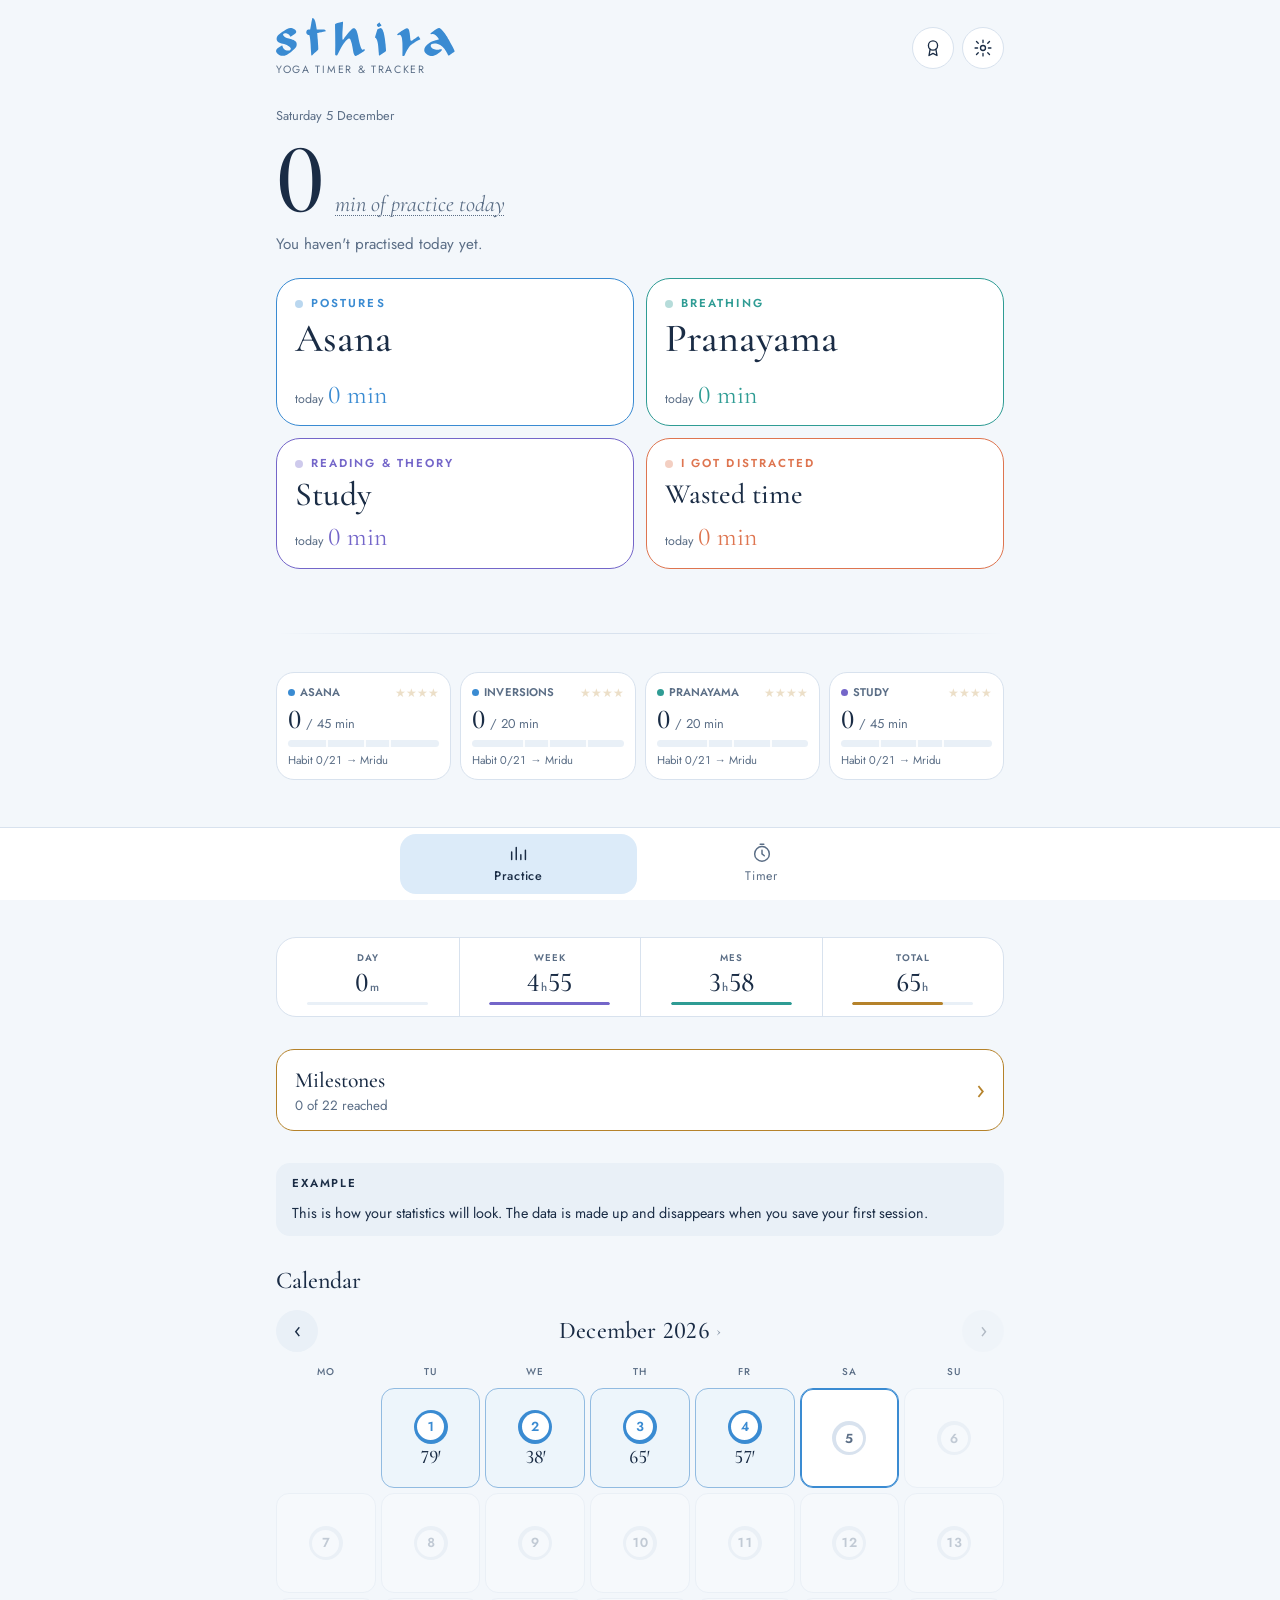
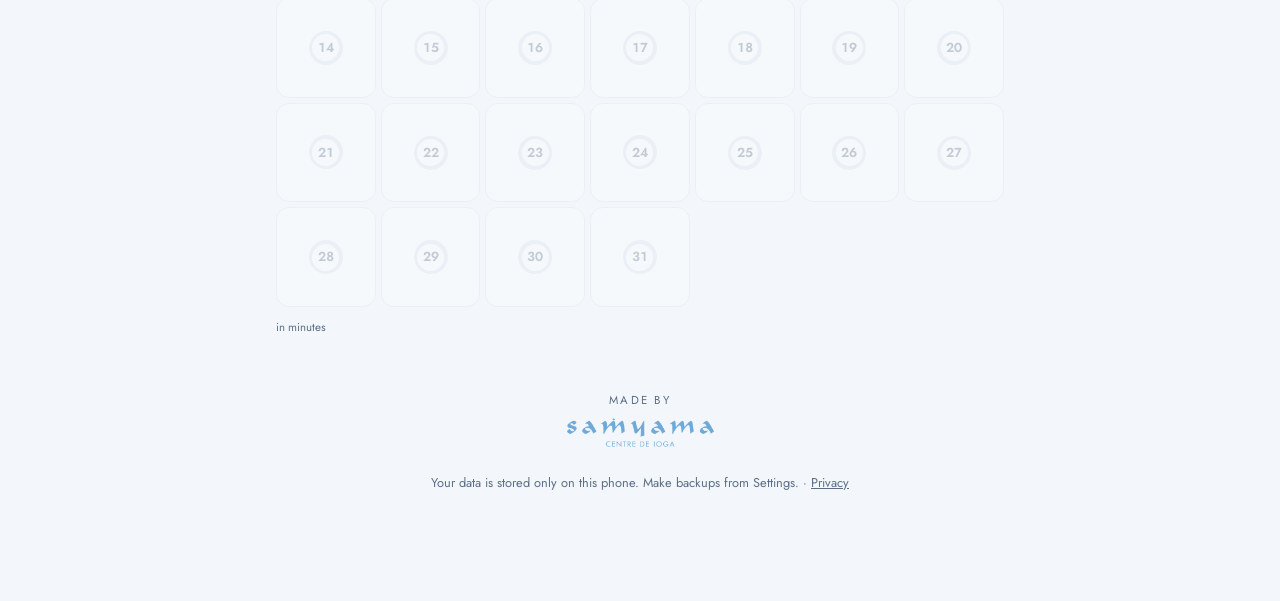
==== commit f8686fd9: "Add files via upload" ====
--- a/index.html
+++ b/index.html
@@ -648,6 +648,15 @@
 .a2 u{text-decoration:none; font-size:.76rem; font-weight:600; color:var(--mc); font-variant-numeric:lining-nums tabular-nums}
 .ach-t.t2{flex:1; text-align:center; align-items:center}
 .ach-t.t2 span{font-size:.78rem}
+.acho{flex-direction:column; align-items:stretch; gap:9px}
+.acho-t{display:flex; align-items:center; gap:14px; min-width:0}
+.opl{display:flex; gap:4px; justify-content:space-between}
+.opl i{font-style:normal; flex:1; text-align:center; font-size:.6rem; font-weight:600; letter-spacing:.01em; padding:2px 3px; border-radius:999px; background:var(--surface-2); color:var(--muted); font-variant-numeric:lining-nums tabular-nums}
+.opl i.on{background:color-mix(in srgb, var(--mc) 20%, var(--surface)); color:var(--mc)}
+/* separadors: tots com el de la pantalla principal */
+.stats, .t-set, .pfoot, .st-rest, .cele .sutra{border-top:0;
+  background-image:linear-gradient(90deg, transparent, var(--line) 18%, var(--line) 82%, transparent);
+  background-repeat:no-repeat; background-size:100% 1px; background-position:top center}
 .sep{height:1px; margin:20px 2px 16px; background:linear-gradient(90deg, transparent, var(--line) 18%, var(--line) 82%, transparent)}
 .sep[hidden]{display:none}
 .hint{margin:10px 0 0; text-align:center}
@@ -969,8 +978,8 @@
 const LOCALES = {ca:"ca-ES", es:"es-ES", en:"en-GB"};
 let LANG = "ca", LOCALE = "ca-ES", DAYS = DAYS_I.ca, DAYS_LONG = DAYS_LONG_I.ca;
 const I18N = {ca:{"Ja tens el resum de {m}": "Ja tens el resum {m}", "Veure el resum de {m}": "Veure el resum {m}", "Tots els resultats de {m}": "Tots els resultats {m}", "Distret": "Temps perdut", "distret": "perdut", "Quan te n'adonis que t'has distret, toca Distret.": "Quan te n'adonis que t'has distret, toca Temps perdut.", "temps total distret": "temps perdut en total", "Sortir de l'app compta com a distret": "Sortir de l'app compta com a temps perdut", "fora de l'app. Compta com a distret fins que tornis a tocar Asana o Pranayama.": "fora de l'app. Compta com a temps perdut fins que tornis a tocar Asana o Pranayama.", "Mantén l'app oberta i el mòbil desbloquejat: si el bloqueges, el so es pot aturar i el registre ho comptarà com a distret.": "Mantén l'app oberta i el mòbil desbloquejat: si el bloqueges, el so es pot aturar i el registre ho comptarà com a temps perdut."},
-es:{"Privacitat":"Privacidad","{n} hora en cada activitat":"{n} hora en cada actividad","{n} hores en cada activitat":"{n} horas en cada actividad","Hores acumulades des del primer dia, comptades per separat: el cercle de l'esquerra és asana i el de la dreta pranayama. N'hi ha prou amb una de les dues per encendre el membre. L'estudi, el temps perdut i les pauses no hi compten.":"Horas acumuladas desde el primer día, contadas por separado: el círculo de la izquierda es asana y el de la derecha pranayama. Basta con una de las dos para encender el miembro. El estudio, el tiempo perdido y las pausas no cuentan.","Compta dies, no activitats. Un dia compta si has practicat almenys 1 minut entre asana, pranayama i estudi. Fa servir la teva millor ratxa de sempre, així que no es perd si un dia la trenques.":"Cuenta días, no actividades. Un día cuenta si has practicado al menos 1 minuto entre asana, pranayama y estudio. Usa tu mejor racha de siempre, así que no se pierde si un día la rompes.","Hores acumulades en una postura o una activitat concreta, des del primer dia.":"Horas acumuladas en una postura o una actividad concreta, desde el primer día.","Les fites que t'has creat tu. Compten les hores acumulades de l'activitat que vas triar.":"Los logros que te has creado tú. Cuentan las horas acumuladas de la actividad que elegiste.","21 dies seguits arribant al temps d'un nivell. Si un dia no hi arribes, la ratxa torna a començar. El marc daurat, platejat o de bronze marca fins on has arribat.":"21 días seguidos llegando al tiempo de un nivel. Si un día no llegas, la racha vuelve a empezar. El marco dorado, plateado o de bronce marca hasta dónde has llegado.","Només el temps d'avui en cada activitat. Les estrelles s'encenen a mesura que vas passant els nivells d'intensitat.":"Solo el tiempo de hoy en cada actividad. Las estrellas se encienden a medida que vas pasando los niveles de intensidad.","Compara el que portes en aquest període amb el període anterior complet. Compta asana, pranayama i estudi.":"Compara lo que llevas en este periodo con el periodo anterior completo. Cuenta asana, pranayama y estudio.","Segells a la capçalera":"Sellos en la cabecera","Una corona de llorer amb els dies seguits, al costat dels minuts d'avui":"Una corona de laurel con los días seguidos, junto a los minutos de hoy","Marc metàl·lic als botons":"Marco metálico en los botones","Asana, Pranayama i Estudi amb la vora de l'hàbit":"Asana, Pranayama y Estudio con el borde del hábito","Avís per no perdre la ratxa":"Aviso para no perder la racha","Et diu quant et falta avui per mantenir l'hàbit":"Te dice cuánto te falta hoy para mantener el hábito","Comptador de dies seguits":"Contador de días seguidos","Als marcadors dels reptes del dia":"En los marcadores de los retos del día","Dies marcats al calendari":"Días marcados en el calendario","Un punt metàl·lic als dies de la ratxa":"Un punto metálico en los días de la racha","Rècord i data a les fites":"Récord y fecha en los logros","Quan vas aconseguir l'hàbit i la teva millor ratxa":"Cuándo conseguiste el hábito y tu mejor racha","Celebració especial dels 21 dies":"Celebración especial de los 21 días","Corona de llorer, cinta i vibració més llarga":"Corona de laurel, cinta y vibración más larga","et falten {t} per mantenir l'hàbit":"te faltan {t} para mantener el hábito","Hàbit mantingut avui.":"Hábito mantenido hoy.","Hàbits mantinguts avui.":"Hábitos mantenidos hoy.","Aconseguit el {d}":"Conseguido el {d}","Rècord: {n} dies":"Récord: {n} días","Fons dels marcs d'hàbit":"Fondo de los marcos de hábito","Amb degradat o pla":"Con degradado o plano","Degradat":"Degradado","Pla":"Plano","Prova els colors de l'hàbit":"Prueba los colores del hábito","Només per veure com queden els marcadors":"Solo para ver cómo quedan los marcadores","Real":"Real","Bronze":"Bronce","Plata":"Plata","Or":"Oro","Ara no afluixis.":"Ahora no aflojes.","Continua així.":"Sigue así.","Demà, un altre dia.":"Mañana, otro día.","Que no es trenqui el fil.":"Que no se rompa el hilo.","La constància és la que arrela.":"La constancia es la que arraiga.","Un dia més, i un altre.":"Un día más, y otro.","Estil del repartiment":"Estilo del reparto","El temps de cada activitat, a dalt":"El tiempo de cada actividad, arriba","Columnes":"Columnas","Etiquetes":"Etiquetas","Línia":"Línea","Números":"Números","Estil del calendari":"Estilo del calendario","Com es veuen els dies":"Cómo se ven los días","Mapa":"Mapa","Punts":"Puntos","Estil dels reptes":"Estilo de los retos","Els marcadors amb les estrelles":"Los marcadores con las estrellas","Llista":"Lista","Anells":"Anillos","Barres":"Barras","Els teus noms":"Tus nombres","Canvia com es diuen les activitats i les postures":"Cambia cómo se llaman las actividades y las posturas","Escriu com vols anomenar cada cosa. Si ho deixes buit, es queda el nom original.":"Escribe cómo quieres llamar cada cosa. Si lo dejas vacío, se queda el nombre original.","Activitats":"Actividades","Original":"Original","Noms originals restaurats.":"Nombres originales restaurados.","Informació":"Información","No hi ha temps de {k} per esborrar.":"No hay tiempo de {k} para borrar.","{t} de {k} esborrats.":"{t} de {k} borrados.","Desfés":"Deshacer","Veu del mòbil":"Voz del móvil","Més natural, però només sona amb la pantalla encesa. Quan la bloqueges, torna la veu de l'app.":"Más natural, pero solo suena con la pantalla encendida. Al bloquearla, vuelve la voz de la app.","Estil dels botons":"Estilo de los botones","Asana, Pranayama, Estudi i Temps perdut":"Asana, Pranayama, Estudio y Tiempo perdido","Suau":"Suave","Mini":"Mini","Estil dels resums":"Estilo de los resúmenes","Prova quin t'agrada més":"Prueba cuál te gusta más","Targetes":"Tarjetas","Tira":"Tira","Files":"Filas","Resum de la setmana":"Resumen de la semana","des de dilluns":"desde el lunes","Setmana anterior":"Semana anterior","Setmana següent":"Semana siguiente","Del {a} al {b}":"Del {a} al {b}","Cap pràctica aquesta setmana.":"Ninguna práctica esta semana.","Objectiu de la setmana":"Objetivo de la semana","objectiu {g}":"objetivo {g}","vs la setmana passada":"vs la semana pasada","de mitjana per dia":"de media por día","dies d'aquesta setmana":"días de esta semana","intensitat suau":"intensidad suave","intensitat mitjana":"intensidad media","intensitat forta":"intensidad fuerte","intensitat ardent":"intensidad ardiente","Hàbit":"Hábito","Hàbits":"Hábitos","Hàbit aconseguit":"Hábito conseguido","{n} dies seguits a {l}":"{n} días seguidos en {l}","Participar en l'objectiu diari":"Participar en el objetivo diario","Marca un mínim de minuts per dia, amb el ✓ al calendari i la celebració quan el compleixes":"Marca un mínimo de minutos por día, con el ✓ en el calendario y la celebración al cumplirlo","Cada repte té quatre graus d'intensitat, com als Ioga-sutres: Mridu (suau), Madhya (mitjana), Adhimatra (forta) i Tivra (ardent). Arribar al grau mínim {d} dies seguits el converteix en hàbit, i cada estrella és un grau més d'hàbit. Si un dia hi falles, aquell grau torna a començar.":"Cada reto tiene cuatro grados de intensidad, como en los Yoga-sutras: Mridu (suave), Madhya (media), Adhimatra (fuerte) y Tivra (ardiente). Llegar al grado mínimo {d} días seguidos lo convierte en hábito, y cada estrella es un grado más de hábito. Si un día fallas, ese grado vuelve a empezar.","min":"min","Total":"Total","Resum total":"Resumen total","Mostra l'objectiu a la pantalla principal":"Muestra el objetivo en la pantalla principal","Al costat dels minuts de pràctica d'avui":"Al lado de los minutos de práctica de hoy","min de pràctica avui":"min de práctica hoy","Resums":"Resúmenes","des del {d}":"desde el {d}","encara res":"todavía nada","Veure el resum d'aquest dia":"Ver el resumen de este día","Resum de tot":"Resumen de todo","Des de la primera sessió":"Desde la primera sesión","de pràctica des del {d}":"de práctica desde el {d}","Encara no hi ha cap sessió.":"Todavía no hay ninguna sesión.","dels dies":"de los días","per dia practicat":"por día practicado","el millor mes":"el mejor mes","de mitjana per setmana":"de media por semana","Sense els fitxers de veu: parla la veu del mòbil.":"Sin los archivos de voz: habla la voz del móvil.","Aquest navegador no té veu. Aquí sona la campana.":"Este navegador no tiene voz. Aquí suena la campana.","fora de l'app, comptats com a temps perdut.":"fuera de la app, contados como tiempo perdido.","Era pràctica":"Era práctica","Comptat com a pràctica.":"Contado como práctica.","En asana i pranayama, a partir d'un minut fora. No compta si el temporitzador corre, i en tornar pots desfer-ho.":"En asana y pranayama, a partir de un minuto fuera. No cuenta si el temporizador está en marcha, y al volver puedes deshacerlo.","la pràctica repetida":"la práctica repetida","l'esforç que crema":"el esfuerzo que quema","fermesa":"firmeza","facilitat":"facilidad","La postura és ferma i còmoda":"La postura es firme y cómoda","El ioga és la quietud de la ment":"El yoga es la quietud de la mente","Amb pràctica i desaferrament":"Con práctica y desapego","La pràctica arrela si es fa molt temps, sense interrupció i amb cura":"La práctica arraiga si se hace mucho tiempo, sin interrupción y con cuidado","Afluixant l'esforç, l'atenció es fa infinita":"Aflojando el esfuerzo, la atención se hace infinita","Llavors el vel que cobreix la llum s'aprima":"Entonces el velo que cubre la luz se adelgaza","Llavors el qui mira reposa en si mateix":"Entonces el que mira reposa en sí mismo","El començament":"El comienzo","desa la primera sessió":"guarda la primera sesión","La intenció presa":"La intención tomada","Constància ferma":"Constancia firme","La pràctica d'una vida":"La práctica de una vida","El vot complert":"El voto cumplido","Fermesa":"Firmeza","Disciplina sostinguda":"Disciplina sostenida","compleix l'objectiu diari {n} dies":"cumple el objetivo diario {n} días","Membre {i} de vuit":"Miembro {i} de ocho","acumula {n} hora de pràctica":"acumula {n} hora de práctica","acumula {n} hores de pràctica":"acumula {n} horas de práctica","Una hora sencera":"Una hora entera","Pràctica llarga":"Práctica larga","practica {n} minuts en una sola sessió":"practica {n} minutos en una sola sesión","Un sol punt":"Un solo punto","una sessió de 20 minuts o més sense temps perdut":"una sesión de 20 minutos o más sin tiempo perdido","Els sentits recollits":"Los sentidos recogidos","La pràctica interior":"La práctica interior","El rei de les postures":"El rey de las posturas","La mare de les postures":"La madre de las posturas","El descans conscient":"El descanso consciente","acumula 1 hora en {p}":"acumula 1 hora en {p}","L'alè":"El aliento","acumula 5 hores de pranayama":"acumula 5 horas de pranayama","L'estudi de si mateix":"El estudio de uno mismo","acumula 5 hores d'estudi":"acumula 5 horas de estudio","Sadhana · constància":"Sadhana · constancia","Ashtanga · els vuit membres":"Ashtanga · los ocho miembros","Ekagrata · focus":"Ekagrata · foco","supera't":"supérate","Celebracions":"Celebraciones","Objectiu del dia":"Objetivo del día","Celebra els {g} min de pràctica de cada dia":"Celebra los {g} min de práctica de cada día","Els reptes del dia només se celebren quan arribes a l'últim nivell.":"Los retos del día solo se celebran cuando llegas al último nivel.","Resum del dia":"Resumen del día","Tot el que has fet avui":"Todo lo que has hecho hoy","per a l'objectiu":"para el objetivo","vs la teva mitjana":"vs tu media","sessió":"sesión","primera sessió":"primera sesión","mitjana dels 30 dies anteriors":"media de los 30 días anteriores","Supera't":"Supérate","Ahir":"Ayer","Has superat el dia d'ahir":"Has superado el día de ayer","Aquesta setmana":"Esta semana","La setmana passada":"La semana pasada","Has superat la setmana passada":"Has superado la semana pasada","Aquest mes":"Este mes","El mes passat":"El mes pasado","Has superat el mes passat":"Has superado el mes pasado","Aquest any":"Este año","L'any passat":"El año pasado","Has superat l'any passat":"Has superado el año pasado","El teu millor dia":"Tu mejor día","Rècord fins ara":"Récord hasta ahora","Nou rècord: el teu millor dia":"Nuevo récord: tu mejor día","superat":"superado","falten {t}":"faltan {t}","contra":"contra","Fites, reptes del dia, rècords i celebracions":"Logros, retos del día, récords y celebraciones","Marca quin tipus de postures fas. El temps d'asana es guarda per tipus. Si no en marques cap, compta com a Altres postures.":"Marca qué tipo de posturas haces. El tiempo de asana se guarda por tipo. Si no marcas ninguno, cuenta como Otras posturas.","Veu":"Voz","El temps":"El tiempo","Què diu la veu":"Qué dice la voz","El número de senyal, o els minuts (o segons) que portes: amb un senyal cada 5 min diu 5, 10, 15…":"El número de señal, o los minutos (o segundos) que llevas: con una señal cada 5 min dice 5, 10, 15…","Reforç amb el mòbil bloquejat":"Refuerzo con el móvil bloqueado","Evita que Android aturi el temporitzador. Pot pausar la música d'altres apps.":"Evita que Android detenga el temporizador. Puede pausar la música de otras apps.","La veu només funciona a l'app instal·lada. Aquí sona la campana.":"La voz solo funciona en la app instalada. Aquí suena la campana.","Tres campanes":"Tres campanas","Bol tibetà":"Cuenco tibetano","Arpa":"Arpa","Carilló":"Carillón","Acord suau":"Acorde suave","Gong":"Gong","Tres notes":"Tres notas","Sense so":"Sin sonido","So de la celebració":"Sonido de la celebración","Toca'n un per escoltar-lo. El triat sonarà quan aconsegueixis una fita.":"Toca uno para escucharlo. El elegido sonará cuando consigas un logro.","el nivell següent és a {n}":"el siguiente nivel está en {n}","següent nivell: {n}":"siguiente nivel: {n}","Tota la pràctica":"Toda la práctica","Les meves fites":"Mis logros","Acumula {n} hora":"Acumula {n} hora","Acumula {n} hores":"Acumula {n} horas","Òptim":"Óptimo","Bé":"Bien","Molt bé":"Muy bien","Bastant bé":"Bastante bien","Repte del dia":"Reto del día","Reptes del dia":"Retos del día","{n} min avui":"{n} min hoy","el nivell següent és a {n} min":"el siguiente nivel está en {n} min","Comparteix":"Compartir","Personalitza":"Personalizar","Encara no":"Todavía no","següent nivell: {n} min":"siguiente nivel: {n} min","Dies aconseguits":"Días conseguidos","Amb «Personalitza» tries quines fites vols veure i en crees de pròpies.":"Con «Personalizar» eliges qué logros quieres ver y creas los tuyos.","Tria les fites que t'interessen, canvia els reptes del dia i crea les teves pròpies fites. Les que apaguis no es mostren ni se celebren.":"Elige los logros que te interesan, cambia los retos del día y crea tus propios logros. Los que apagues no se muestran ni se celebran.","Afegeix un nivell":"Añadir un nivel","Treu un nivell":"Quitar un nivel","Nou repte del dia":"Nuevo reto del día","Afegeix":"Añadir","Crea una fita":"Crea un logro","Tria una activitat i les hores acumulades que vols assolir.":"Elige una actividad y las horas acumuladas que quieres alcanzar.","Aquest repte ja existeix.":"Este reto ya existe.","Aquesta fita ja existeix.":"Este logro ya existe.","Fites, reptes del dia i celebracions":"Logros, retos del día y celebraciones","Fites":"Logros","{n} de {m} aconseguides":"{n} de {m} conseguidos","Fites i recompenses":"Logros y recompensas","Fites, celebracions i dies de descans per a la ratxa":"Logros, celebraciones y días de descanso para la racha","Temps de pràctica":"Tiempo de práctica","Postures, pranayama i estudi":"Posturas, pranayama y estudio","Primer pas":"Primer paso","Desa la primera sessió":"Guarda tu primera sesión","{n} dies seguits":"{n} días seguidos","Practica {n} dies seguits":"Practica {n} días seguidos","{n} dies amb l'objectiu":"{n} días con el objetivo","Compleix l'objectiu diari {n} dies":"Cumple el objetivo diario {n} días","Primera hora":"Primera hora","Acumula 1 hora de pràctica":"Acumula 1 hora de práctica","{n} hores de pràctica":"{n} horas de práctica","Acumula {n} hores de pràctica":"Acumula {n} horas de práctica","Sessió de {n} minuts":"Sesión de {n} minutos","Practica {n} minuts en una sola sessió":"Practica {n} minutos en una sola sesión","Present":"Presente","Una sessió de 20 minuts o més sense temps perdut":"Una sesión de 20 minutos o más sin tiempo perdido","{n} sessions presents":"{n} sesiones presentes","{n} sessions de 20 minuts o més sense temps perdut":"{n} sesiones de 20 minutos o más sin tiempo perdido","1 hora de {p}":"1 hora de {p}","Acumula 1 hora en {p}":"Acumula 1 hora en {p}","5 hores de pranayama":"5 horas de pranayama","Acumula 5 hores de pranayama":"Acumula 5 horas de pranayama","5 hores d'estudi":"5 horas de estudio","Acumula 5 hores d'estudi":"Acumula 5 horas de estudio","Fita aconseguida":"Logro conseguido","Dia de descans":"Día de descanso","Has guanyat un dia de descans":"Has ganado un día de descanso","Per 7 dies seguits de pràctica. Si un dia no pots practicar, la ratxa continua.":"Por 7 días seguidos de práctica. Si un día no puedes practicar, la racha continúa.","Objectiu del dia complert":"Objetivo del día cumplido","{n} min de pràctica avui":"{n} min de práctica hoy","Següent":"Siguiente","Veure totes les fites":"Ver todos los logros","Aconseguida el {d}":"Conseguido el {d}","Aconseguida":"Conseguido","dia seguit":"día seguido","dies seguits":"días seguidos","Dies de descans: {n} de 2":"Días de descanso: {n} de 2","Cada 7 dies seguits de pràctica en guanyes un. Si un dia no practiques, se'n gasta un i la ratxa continua.":"Cada 7 días seguidos de práctica ganas uno. Si un día no practicas, se gasta uno y la racha continúa.","Et falta {n} dia per al proper.":"Te falta {n} día para el próximo.","Et falten {n} dies per al proper.":"Te faltan {n} días para el próximo.","Pots amagar les fites des dels ajustos.":"Puedes ocultar los logros desde los ajustes.","Dia de descans gastat: la ratxa continua.":"Día de descanso gastado: la racha continúa.","Interval fix":"Intervalo fijo","Programa":"Programa","Programa {n}":"Programa {n}","Nou":"Nuevo","Nom del programa":"Nombre del programa","Afegeix un pas":"Añadir un paso","Treu aquest pas":"Quitar este paso","Esborra el programa":"Borrar el programa","Pas {i} de {n}":"Paso {i} de {n}","Total {t} · {n} senyals":"Total {t} · {n} señales","Programa complet":"Programa completado","Durada del pas":"Duración del paso","Repeticions":"Repeticiones","Més temps":"Más tiempo","Menys temps":"Menos tiempo","Més repeticions":"Más repeticiones","Menys repeticions":"Menos repeticiones","Cada canvi de pas sona amb un senyal doble i el final, amb tres. Mantén premut + o − per anar més de pressa.":"Cada cambio de paso suena con una señal doble y el final, con tres. Mantén pulsado + o − para ir más rápido.","Programes":"Programas","Pots bloquejar el mòbil: els senyals continuen sonant i, mentre el temporitzador corre, el temps no compta com a perdut.":"Puedes bloquear el móvil: las señales siguen sonando y, mientras el temporizador corre, el tiempo no cuenta como perdido.","{n} passos · {t}":"{n} pasos · {t}","1 pas · {t}":"1 paso · {t}","Fet per":"Hecho por","en minuts":"en minutos","Els minuts de pràctica que et proposes cada dia":"Los minutos de práctica que te propones cada día","Temporitzador i registre de ioga":"Temporizador y registro de yoga","3 mesos": "3 meses", "30 dies": "30 días", "5 segons menys": "5 segundos menos", "5 segons més": "5 segundos más", "Acaba la sessió": "Terminar la sesión", "Afegeix una nota": "Añade una nota", "Així es veuran les teves estadístiques. Són dades inventades i desapareixen quan desis la primera sessió.": "Así se verán tus estadísticas. Son datos inventados y desaparecen cuando guardes tu primera sesión.", "Ajustos": "Ajustes", "Ajustos del temporitzador": "Ajustes del temporizador", "Altre": "Otro", "Altres": "Otros", "Aquest fitxer no és una còpia de Sthira.": "Este archivo no es una copia de Sthira.", "Aquest text no és una còpia de Sthira.": "Este texto no es una copia de Sthira.", "Aquí dins no es poden desar fitxers. Copia aquest text i guarda'l, o fes la còpia des de l'app instal·lada.": "Aquí dentro no se pueden guardar archivos. Copia este texto y guárdalo, o haz la copia desde la app instalada.", "Ara": "Ahora", "Ara no suma. Toca Asana o Pranayama quan tornis.": "Ahora no suma. Toca Asana o Pranayama cuando vuelvas.", "Atura després de": "Parar después de", "Avui": "Hoy", "Avís previ": "Aviso previo", "Bip": "Bip", "Campana": "Campana", "Campana de presència": "Campana de presencia", "Cancel·la": "Cancelar", "Cansament": "Cansancio", "Cansat, però hi he estat.": "Cansado, pero he estado.", "Cap distracció en aquest període.": "Ninguna distracción en este periodo.", "Cap distracció.": "Ninguna distracción.", "Cap sessió en aquest període.": "Ninguna sesión en este periodo.", "Casa": "Casa", "Comença": "Empezar", "Constància": "Constancia", "Continua": "Continuar", "Copia-les com a text": "Cópialos como texto", "Costava començar; després, molt bé.": "Costaba empezar; después, muy bien.", "Còpia": "Copia", "Còpia de Sthira": "Copia de Sthira", "Còpia de seguretat": "Copia de seguridad", "Còpia desada": "Copia guardada", "Còpia desada a Baixades": "Copia guardada en Descargas", "Darrera còpia: {w}.": "Última copia: {w}.", "De {a} a {b} h": "De {a} a {b} h", "Deixa de comptar": "Dejar de contar", "Desa una còpia": "Guardar una copia", "Dia": "Día", "Dia a dia": "Día a día", "Dia anterior": "Día anterior", "Dia següent": "Día siguiente", "Dies practicats": "Días practicados", "Distret": "Distraído", "El senyal de cada interval": "La señal de cada intervalo", "El temps compta com a": "El tiempo cuenta como", "En pausa": "En pausa", "Encara no has fet cap còpia de les teves {n} sessions.": "Aún no has hecho ninguna copia de tus {n} sesiones.", "Encara no has practicat avui.": "Aún no has practicado hoy.", "Encara no n'has fet cap.": "Aún no has hecho ninguna.", "Enganxa aquí el text de la còpia": "Pega aquí el texto de la copia", "Es perdran totes les sessions desades en aquest mòbil. Si vols, desa abans una còpia.": "Se perderán todas las sesiones guardadas en este móvil. Si quieres, guarda antes una copia.", "Esborra": "Borrar", "Esborra aquesta sessió": "Borrar esta sesión", "Esborra tot l'historial": "Borrar todo el historial", "Esborrar tot l'historial?": "¿Borrar todo el historial?", "Esquena més lliure després de les torsions.": "Espalda más libre después de las torsiones.", "Estadístiques": "Estadísticas", "Exemple": "Ejemplo", "Fa {n} dies que no fas còpia de les teves dades.": "Hace {n} días que no haces copia de tus datos.", "Feina": "Trabajo", "Fet": "Hecho", "Focus": "Foco", "Fusta": "Madera", "Gens": "Nada", "Hora a hora": "Hora a hora", "Hàbits de sessió": "Hábitos de sesión", "Idioma": "Idioma", "Invertides estables avui.": "Invertidas estables hoy.", "Ja tenies totes aquestes sessions": "Ya tenías todas estas sesiones", "La teva franja forta és de {a} a {b} h.": "Tu franja fuerte es de {a} a {b} h.", "Les dades només es guarden en aquest mòbil. Desa'n una còpia a Google Drive, al correu o on vulguis, i restaura-la si canvies de mòbil o reinstal·les l'app.": "Los datos solo se guardan en este móvil. Guarda una copia en Google Drive, en el correo o donde quieras, y restáurala si cambias de móvil o reinstalas la app.", "Les teves dades es guarden només en aquest mòbil. Fes-ne còpies des dels ajustos.": "Tus datos solo se guardan en este móvil. Haz copias desde los ajustes.", "M'he distret": "Me he distraído", "Mantén l'app oberta i el mòbil desbloquejat: si el bloqueges, el so es pot aturar i el registre ho comptarà com a distret.": "Mantén la app abierta y el móvil desbloqueado: si lo bloqueas, el sonido puede pararse y el registro lo contará como distraído.", "Massa pensaments de feina.": "Demasiados pensamientos de trabajo.", "Menys": "Menos", "Mes a mes": "Mes a mes", "Minuts de pràctica al dia, per a les estadístiques": "Minutos de práctica al día, para las estadísticas", "Missatges": "Mensajes", "Mitjana de pràctica per dia. El {d} és el teu dia més fort.": "Media de práctica por día. El {d} es tu día más fuerte.", "Molt present.": "Muy presente.", "Mostra els motius mentre estàs distret": "Muestra los motivos mientras estás distraído", "Més": "Más", "Mòbil": "Móvil", "No": "No", "No s'ha pogut crear el fitxer. Copia aquest text i guarda'l en un lloc segur.": "No se ha podido crear el archivo. Copia este texto y guárdalo en un lugar seguro.", "Només en mòbils Android": "Solo en móviles Android", "Objectiu complert": "Objetivo cumplido", "Objectiu diari": "Objetivo diario", "Pausa": "Pausa", "Pensaments": "Pensamientos", "Per dia de la setmana": "Por día de la semana", "Període": "Periodo", "Postures": "Posturas", "Practiques sobretot a la tarda-vespre.": "Practicas sobre todo por la tarde-noche.", "Practiques sobretot al matí.": "Practicas sobre todo por la mañana.", "Pranayama molt calmat, respiració llarga.": "Pranayama muy calmado, respiración larga.", "Preguntar què t'ha distret": "Preguntar qué te ha distraído", "Proper senyal en {t}": "Próxima señal en {t}", "Pràctica": "Práctica", "Quan practiques": "Cuándo practicas", "Quan te n'adonis que t'has distret, toca Distret.": "Cuando te des cuenta de que te has distraído, toca Distraído.", "Quan tornis a l'esterilla, toca Asana o Pranayama.": "Cuando vuelvas a la esterilla, toca Asana o Pranayama.", "Què et distreu": "Qué te distrae", "Què t'ha distret?": "¿Qué te ha distraído?", "Ratxa de {n} dies seguits.": "Racha de {n} días seguidos.", "Registre de pràctica": "Registro de práctica", "Reinicia": "Reiniciar", "Repartiment": "Reparto", "Repartit entre matí i tarda.": "Repartido entre mañana y tarde.", "Respiració": "Respiración", "Restaura": "Restaurar", "Restaura des de text": "Restaurar desde texto", "Restaura una còpia": "Restaurar una copia", "Se suma a {k}.": "Se suma a {k}.", "Seccions": "Secciones", "Selecciona el text i copia'l.": "Selecciona el texto y cópialo.", "Sense anotar": "Sin anotar", "Sense dades en aquest període.": "Sin datos en este periodo.", "Senyal": "Señal", "Senyal cada": "Señal cada", "Senyals": "Señales", "Senyals. ∞ = sense límit": "Señales. ∞ = sin límite", "Sessions": "Sesiones", "Sessió d'exemple.": "Sesión de ejemplo.", "Sessió de {a} a {b}": "Sesión de {a} a {b}", "Sessió desada.": "Sesión guardada.", "Sessió esborrada": "Sesión borrada", "Sessió massa curta: no s'ha desat.": "Sesión demasiado corta: no se ha guardado.", "Setmana": "Semana", "Setmana a setmana": "Semana a semana", "Setmana del {d}": "Semana del {d}", "Si bloqueges el mòbil o canvies d'app mentre practiques": "Si bloqueas el móvil o cambias de app mientras practicas", "So": "Sonido", "Sona cada tants minuts de pràctica": "Suena cada tantos minutos de práctica", "Sortir de l'app compta com a distret": "Salir de la app cuenta como distraído", "Tanca": "Cerrar", "Temporitzador": "Temporizador", "Toca Asana o Pranayama per començar a comptar.": "Toca Asana o Pranayama para empezar a contar.", "Toca de nou per esborrar": "Toca de nuevo para borrar", "Toca per confirmar": "Toca para confirmar", "Tot": "Todo", "Tria Asana o Pranayama perquè el temps se sumi al registre. Si no en tries cap, el temporitzador funciona sol.": "Elige Asana o Pranayama para que el tiempo se sume al registro. Si no eliges ninguno, el temporizador funciona solo.", "Un minut menys": "Un minuto menos", "Un minut més": "Un minuto más", "Un senyal cada {i}": "Una señal cada {i}", "Un toc suau 10 s abans de cada senyal": "Un toque suave 10 s antes de cada señal", "Una línia per a tu: com ha anat?": "Una línea para ti: ¿cómo ha ido?", "Vibració": "Vibración", "Volum": "Volumen", "ahir": "ayer", "aquest dia": "este día", "aquesta setmana": "esta semana", "avui": "hoy", "de focus": "de foco", "de pràctica en aquesta sessió": "de práctica en esta sesión", "de {n}": "de {n}", "dels dies amb pràctica": "de los días con práctica", "des del principi": "desde el principio", "dies amb l'objectiu": "días con el objetivo", "distraccions": "distracciones", "distret": "distraído", "durada mitjana": "duración media", "el dia anterior": "el día anterior", "els 30 anteriors": "los 30 anteriores", "els darrers 30 dies": "los últimos 30 días", "fa {n} dies": "hace {n} días", "fins a la primera distracció": "hasta la primera distracción", "focus": "foco", "fora de l'app. Compta com a distret fins que tornis a tocar Asana o Pranayama.": "fuera de la app. Cuenta como distraído hasta que vuelvas a tocar Asana o Pranayama.", "hora": "hora", "la més llarga": "la más larga", "la setmana passada": "la semana pasada", "les 13 anteriors": "las 13 anteriores", "les darreres 13 setmanes": "las últimas 13 semanas", "millor ratxa": "mejor racha", "min de pràctica avui · objectiu {g}": "min de práctica hoy · objetivo {g}", "mitjana de {d} al dia": "media de {d} al día", "objectiu {g} min": "objetivo {g} min", "objectiu: {p}% fet": "objetivo: {p}% hecho", "per hora de pràctica": "por hora de práctica", "pràctica": "práctica", "ratxa actual": "racha actual", "s'atura als {n}": "se para a las {n}", "sense distraccions": "sin distracciones", "sense pràctica": "sin práctica", "sessions": "sesiones", "sessions amb pranayama": "sesiones con pranayama", "sessió més llarga": "sesión más larga", "setmana": "semana", "sortint de l'app": "saliendo de la app", "temps present sobre el total": "tiempo presente sobre el total", "temps total distret": "tiempo total distraído", "tram més llarg sense distreure't": "tramo más largo sin distraerte", "vs {p}": "vs {p}", "{d} de pràctica": "{d} de práctica", "{n} dia": "{n} día", "{n} dies": "{n} días", "{n} distraccions": "{n} distracciones", "{n} distracció": "{n} distracción", "{n} senyals completats": "{n} señales completadas", "{n} sessions": "{n} sesiones", "{n} sessions copiades": "{n} sesiones copiadas", "{n} sessions restaurades": "{n} sesiones restauradas", "{p}% de la pràctica": "{p}% de la práctica", "{t} en total": "{t} en total", "Estudi": "Estudio", "estudi": "estudio", "Lectura i teoria": "Lectura y teoría", "Temps perdut inútilment": "Tiempo perdido inútilmente", "Atura el rellotge": "Para el reloj", "pausa": "pausa", "En pausa: no compta res. Toca un botó per continuar.": "En pausa: no cuenta nada. Toca un botón para continuar.", "Toca Asana, Pranayama o Estudi per començar a comptar.": "Toca Asana, Pranayama o Estudio para empezar a contar.", "Calendari": "Calendario", "Mes anterior": "Mes anterior", "Mes següent": "Mes siguiente", "dies amb pràctica": "días con práctica", "en total": "en total", "Cap pràctica aquest dia.": "Sin práctica este día.", "de pràctica": "de práctica", "Veure les estadístiques d'aquest dia": "Ver las estadísticas de este día", "{d} de mitjana": "{d} de media", "Distret": "Tiempo perdido", "distret": "perdido", "Quan te n'adonis que t'has distret, toca Distret.": "Cuando te des cuenta de que te has distraído, toca Tiempo perdido.", "temps total distret": "tiempo perdido total", "Sortir de l'app compta com a distret": "Salir de la app cuenta como tiempo perdido", "fora de l'app. Compta com a distret fins que tornis a tocar Asana o Pranayama.": "fuera de la app. Cuenta como tiempo perdido hasta que vuelvas a tocar Asana o Pranayama.", "Mantén l'app oberta i el mòbil desbloquejat: si el bloqueges, el so es pot aturar i el registre ho comptarà com a distret.": "Mantén la app abierta y el móvil desbloqueado: si lo bloqueas, el sonido puede pararse y el registro lo contará como tiempo perdido.", "Quan tornis a l'esterilla, toca Asana o Pranayama. Toca Temps perdut un altre cop per fer pausa.": "Cuando vuelvas a la esterilla, toca Asana o Pranayama. Toca Tiempo perdido otra vez para hacer pausa.", "Toca el mateix botó per fer pausa. Quan te n'adonis que t'has distret, toca Temps perdut.": "Toca el mismo botón para hacer pausa. Cuando te des cuenta de que te has distraído, toca Tiempo perdido.", "Dretes": "De pie", "Endavant": "Flexiones adelante", "Endarrere": "Flexiones atrás", "Invertides": "Invertidas", "Assegudes": "Sentadas", "Supines": "Supinas", "Altres postures": "Otras posturas", "Sense especificar": "Sin especificar", "Funcions avançades": "Funciones avanzadas", "Tipus de postures": "Tipos de posturas", "Marca quin tipus de postures fas. El temps d'asana es guarda per tipus. Toca'l un altre cop per desmarcar-lo.": "Marca qué tipo de posturas haces. El tiempo de asana se guarda por tipo. Tócalo otra vez para desmarcarlo.", "Temps d'asana per tipus": "Tiempo de asana por tipo", "Toca una activitat per començar a comptar.": "Toca una actividad para empezar a contar.", "Toca per confirmar i desar": "Toca para confirmar y guardar", "En asana i pranayama, si bloqueges el mòbil o canvies d'app. En estudi el temps continua comptant.": "En asana y pranayama, si bloqueas el móvil o cambias de app. En estudio el tiempo sigue contando.", "Sirsasana": "Sirsasana", "Sarvangasana": "Sarvangasana", "Altres invertides": "Otras invertidas", "Sense concretar": "Sin concretar", "Resum mensual": "Resumen mensual", "Tots els resultats de {m}": "Todos los resultados {m}", "Veure el resum de {m}": "Ver el resumen {m}", "Mes en curs": "Mes en curso", "Així es veurà el teu resum. Són dades inventades i desapareixen quan desis la primera sessió.": "Así se verá tu resumen. Son datos inventados y desaparecen cuando guardes tu primera sesión.", "de pràctica en {n} dies, amb un {f}% de focus.": "de práctica en {n} días, con un {f}% de foco.", "Respecte a {m}: {d}": "Respecto a {m}: {d}", "Aquest mes encara no hi ha cap sessió.": "Este mes aún no hay ninguna sesión.", "{n} el mes anterior": "{n} el mes anterior", "{p}% dels dies": "{p}% de los días", "Dies amb l'objectiu": "Días con el objetivo", "{f}% el mes anterior": "{f}% el mes anterior", "Millor ratxa": "Mejor racha", "dia": "día", "dies": "días", "dies seguits aquest mes": "días seguidos este mes", "Destacats": "Destacados", "el millor dia": "el mejor día", "mitjana per dia practicat": "media por día practicado", "Les teves notes": "Tus notas", "El mes s'acaba avui": "El mes acaba hoy", "Ja tens el resum de {m}": "Ya tienes el resumen {m}", "Mira tots els resultats del mes en un sol lloc.": "Mira todos los resultados del mes en un solo lugar.", "Obre el resum": "Abrir el resumen"},
-en:{"Privacitat":"Privacy","{n} hora en cada activitat":"{n} hour in each activity","{n} hores en cada activitat":"{n} hours in each activity","Hores acumulades des del primer dia, comptades per separat: el cercle de l'esquerra és asana i el de la dreta pranayama. N'hi ha prou amb una de les dues per encendre el membre. L'estudi, el temps perdut i les pauses no hi compten.":"Hours since day one, counted separately: the left circle is asana and the right one pranayama. Either one lights the limb. Study, wasted time and pauses do not count.","Compta dies, no activitats. Un dia compta si has practicat almenys 1 minut entre asana, pranayama i estudi. Fa servir la teva millor ratxa de sempre, així que no es perd si un dia la trenques.":"Counts days, not activities. A day counts if you practised at least 1 minute of asana, pranayama or study. It uses your best streak ever, so it is not lost if you break it.","Hores acumulades en una postura o una activitat concreta, des del primer dia.":"Hours in one specific posture or activity, since day one.","Les fites que t'has creat tu. Compten les hores acumulades de l'activitat que vas triar.":"The milestones you created. They count the hours of the activity you chose.","21 dies seguits arribant al temps d'un nivell. Si un dia no hi arribes, la ratxa torna a començar. El marc daurat, platejat o de bronze marca fins on has arribat.":"21 days in a row reaching a level's time. Miss a day and the streak starts over. The gold, silver or bronze frame shows how far you got.","Només el temps d'avui en cada activitat. Les estrelles s'encenen a mesura que vas passant els nivells d'intensitat.":"Only today's time in each activity. The stars light up as you pass each intensity level.","Compara el que portes en aquest període amb el període anterior complet. Compta asana, pranayama i estudi.":"Compares this period with the previous complete one. Counts asana, pranayama and study.","Segells a la capçalera":"Seals in the header","Una corona de llorer amb els dies seguits, al costat dels minuts d'avui":"A laurel wreath with the day count, next to today's minutes","Marc metàl·lic als botons":"Metal frame on the buttons","Asana, Pranayama i Estudi amb la vora de l'hàbit":"Asana, Pranayama and Study with the habit border","Avís per no perdre la ratxa":"Streak protection notice","Et diu quant et falta avui per mantenir l'hàbit":"Tells you how much is left today to keep the habit","Comptador de dies seguits":"Day-streak counter","Als marcadors dels reptes del dia":"On the daily challenge markers","Dies marcats al calendari":"Days marked on the calendar","Un punt metàl·lic als dies de la ratxa":"A metal dot on the streak days","Rècord i data a les fites":"Record and date in milestones","Quan vas aconseguir l'hàbit i la teva millor ratxa":"When you earned the habit and your best streak","Celebració especial dels 21 dies":"Special 21-day celebration","Corona de llorer, cinta i vibració més llarga":"Laurel wreath, ribbon and a longer vibration","et falten {t} per mantenir l'hàbit":"{t} left to keep the habit","Hàbit mantingut avui.":"Habit kept today.","Hàbits mantinguts avui.":"Habits kept today.","Aconseguit el {d}":"Achieved on {d}","Rècord: {n} dies":"Record: {n} days","Fons dels marcs d'hàbit":"Habit frame background","Amb degradat o pla":"Gradient or flat","Degradat":"Gradient","Pla":"Flat","Prova els colors de l'hàbit":"Preview the habit colours","Només per veure com queden els marcadors":"Just to see how the markers look","Real":"Real","Bronze":"Bronze","Plata":"Silver","Or":"Gold","Ara no afluixis.":"Don't ease off now.","Continua així.":"Keep it up.","Demà, un altre dia.":"Tomorrow, another day.","Que no es trenqui el fil.":"Don't break the thread.","La constància és la que arrela.":"Constancy is what takes root.","Un dia més, i un altre.":"One more day, and another.","Estil del repartiment":"Breakdown style","El temps de cada activitat, a dalt":"Each activity's time, at the top","Columnes":"Columns","Etiquetes":"Labels","Línia":"Line","Números":"Numbers","Estil del calendari":"Calendar style","Com es veuen els dies":"How the days look","Mapa":"Heatmap","Punts":"Dots","Estil dels reptes":"Challenge style","Els marcadors amb les estrelles":"The markers with the stars","Llista":"List","Anells":"Rings","Barres":"Bars","Els teus noms":"Your names","Canvia com es diuen les activitats i les postures":"Change what the activities and postures are called","Escriu com vols anomenar cada cosa. Si ho deixes buit, es queda el nom original.":"Write what you want each thing called. Leave it empty to keep the original name.","Activitats":"Activities","Original":"Original","Noms originals restaurats.":"Original names restored.","Informació":"Information","No hi ha temps de {k} per esborrar.":"No {k} time to delete.","{t} de {k} esborrats.":"{t} of {k} deleted.","Desfés":"Undo","Veu del mòbil":"Phone's voice","Més natural, però només sona amb la pantalla encesa. Quan la bloqueges, torna la veu de l'app.":"More natural, but it only plays while the screen is on. When you lock it, the app's voice takes over.","Estil dels botons":"Button style","Asana, Pranayama, Estudi i Temps perdut":"Asana, Pranayama, Study and Wasted time","Suau":"Soft","Mini":"Mini","Estil dels resums":"Summary style","Prova quin t'agrada més":"Try which one you prefer","Targetes":"Cards","Tira":"Strip","Files":"Rows","Resum de la setmana":"Week summary","des de dilluns":"since Monday","Setmana anterior":"Previous week","Setmana següent":"Next week","Del {a} al {b}":"{a} to {b}","Cap pràctica aquesta setmana.":"No practice this week.","Objectiu de la setmana":"Weekly goal","objectiu {g}":"goal {g}","vs la setmana passada":"vs last week","de mitjana per dia":"average per day","dies d'aquesta setmana":"days this week","intensitat suau":"mild intensity","intensitat mitjana":"medium intensity","intensitat forta":"strong intensity","intensitat ardent":"burning intensity","Hàbit":"Habit","Hàbits":"Habits","Hàbit aconseguit":"Habit reached","{n} dies seguits a {l}":"{n} days in a row at {l}","Participar en l'objectiu diari":"Take part in the daily goal","Marca un mínim de minuts per dia, amb el ✓ al calendari i la celebració quan el compleixes":"Sets a minimum of minutes a day, with the ✓ on the calendar and the celebration when you meet it","Cada repte té quatre graus d'intensitat, com als Ioga-sutres: Mridu (suau), Madhya (mitjana), Adhimatra (forta) i Tivra (ardent). Arribar al grau mínim {d} dies seguits el converteix en hàbit, i cada estrella és un grau més d'hàbit. Si un dia hi falles, aquell grau torna a començar.":"Each challenge has four degrees of intensity, as in the Yoga sutras: Mridu (mild), Madhya (medium), Adhimatra (strong) and Tivra (burning). Reaching the lowest degree {d} days in a row turns it into a habit, and each star is one more degree of habit. Miss a day and that degree starts again.","min":"min","Total":"Total","Resum total":"All-time summary","Mostra l'objectiu a la pantalla principal":"Show the goal on the main screen","Al costat dels minuts de pràctica d'avui":"Next to today's practice minutes","min de pràctica avui":"min of practice today","Resums":"Summaries","des del {d}":"since {d}","encara res":"nothing yet","Veure el resum d'aquest dia":"See this day's summary","Resum de tot":"All-time summary","Des de la primera sessió":"Since your first session","de pràctica des del {d}":"of practice since {d}","Encara no hi ha cap sessió.":"No sessions yet.","dels dies":"of all days","per dia practicat":"per day practised","el millor mes":"best month","de mitjana per setmana":"average per week","Sense els fitxers de veu: parla la veu del mòbil.":"No voice files: your phone's voice speaks instead.","Aquest navegador no té veu. Aquí sona la campana.":"This browser has no voice. The bell plays here.","fora de l'app, comptats com a temps perdut.":"away from the app, counted as wasted time.","Era pràctica":"That was practice","Comptat com a pràctica.":"Counted as practice.","En asana i pranayama, a partir d'un minut fora. No compta si el temporitzador corre, i en tornar pots desfer-ho.":"In asana and pranayama, after a minute away. It doesn't count while the timer runs, and you can undo it when you come back.","la pràctica repetida":"repeated practice","l'esforç que crema":"the effort that burns","fermesa":"steadiness","facilitat":"ease","La postura és ferma i còmoda":"The posture is steady and comfortable","El ioga és la quietud de la ment":"Yoga is the stilling of the mind","Amb pràctica i desaferrament":"Through practice and non-attachment","La pràctica arrela si es fa molt temps, sense interrupció i amb cura":"Practice takes root when done for a long time, without a break and with care","Afluixant l'esforç, l'atenció es fa infinita":"By loosening effort, attention becomes infinite","Llavors el vel que cobreix la llum s'aprima":"Then the veil over the light grows thin","Llavors el qui mira reposa en si mateix":"Then the seer rests in itself","El començament":"The beginning","desa la primera sessió":"save your first session","La intenció presa":"The intention taken","Constància ferma":"Firm constancy","La pràctica d'una vida":"A lifetime of practice","El vot complert":"The vow kept","Fermesa":"Steadiness","Disciplina sostinguda":"Sustained discipline","compleix l'objectiu diari {n} dies":"meet your daily goal on {n} days","Membre {i} de vuit":"Limb {i} of eight","acumula {n} hora de pràctica":"reach {n} hour of practice","acumula {n} hores de pràctica":"reach {n} hours of practice","Una hora sencera":"A whole hour","Pràctica llarga":"Long practice","practica {n} minuts en una sola sessió":"practise {n} minutes in a single session","Un sol punt":"A single point","una sessió de 20 minuts o més sense temps perdut":"a session of 20 minutes or more with no wasted time","Els sentits recollits":"The senses gathered in","La pràctica interior":"The inner practice","El rei de les postures":"The king of postures","La mare de les postures":"The mother of postures","El descans conscient":"Conscious rest","acumula 1 hora en {p}":"reach 1 hour in {p}","L'alè":"The breath","acumula 5 hores de pranayama":"reach 5 hours of pranayama","L'estudi de si mateix":"The study of the self","acumula 5 hores d'estudi":"reach 5 hours of study","Sadhana · constància":"Sadhana · constancy","Ashtanga · els vuit membres":"Ashtanga · the eight limbs","Ekagrata · focus":"Ekagrata · focus","supera't":"beat yourself","Celebracions":"Celebrations","Objectiu del dia":"Daily goal","Celebra els {g} min de pràctica de cada dia":"Celebrate the {g} min of practice each day","Els reptes del dia només se celebren quan arribes a l'últim nivell.":"Daily challenges are only celebrated when you reach the top level.","Resum del dia":"Daily summary","Tot el que has fet avui":"Everything you did today","per a l'objectiu":"to reach your goal","vs la teva mitjana":"vs your average","sessió":"session","primera sessió":"first session","mitjana dels 30 dies anteriors":"average of the previous 30 days","Supera't":"Beat yourself","Ahir":"Yesterday","Has superat el dia d'ahir":"You beat yesterday","Aquesta setmana":"This week","La setmana passada":"Last week","Has superat la setmana passada":"You beat last week","Aquest mes":"This month","El mes passat":"Last month","Has superat el mes passat":"You beat last month","Aquest any":"This year","L'any passat":"Last year","Has superat l'any passat":"You beat last year","El teu millor dia":"Your best day","Rècord fins ara":"Record so far","Nou rècord: el teu millor dia":"New record: your best day","superat":"beaten","falten {t}":"{t} to go","contra":"against","Fites, reptes del dia, rècords i celebracions":"Milestones, daily challenges, records and celebrations","Marca quin tipus de postures fas. El temps d'asana es guarda per tipus. Si no en marques cap, compta com a Altres postures.":"Mark the kind of postures you're doing. Asana time is saved by type. If you mark none, it counts as Other postures.","Veu":"Voice","El temps":"The time","Què diu la veu":"What the voice says","El número de senyal, o els minuts (o segons) que portes: amb un senyal cada 5 min diu 5, 10, 15…":"The signal number, or the minutes (or seconds) so far: with a signal every 5 min it says 5, 10, 15…","Reforç amb el mòbil bloquejat":"Locked-phone boost","Evita que Android aturi el temporitzador. Pot pausar la música d'altres apps.":"Stops Android from halting the timer. May pause music from other apps.","La veu només funciona a l'app instal·lada. Aquí sona la campana.":"The voice only works in the installed app. Here the bell plays.","Tres campanes":"Three bells","Bol tibetà":"Singing bowl","Arpa":"Harp","Carilló":"Chimes","Acord suau":"Soft chord","Gong":"Gong","Tres notes":"Three notes","Sense so":"No sound","So de la celebració":"Celebration sound","Toca'n un per escoltar-lo. El triat sonarà quan aconsegueixis una fita.":"Tap one to hear it. The one you choose plays when you reach a milestone.","el nivell següent és a {n}":"next level at {n}","següent nivell: {n}":"next level: {n}","Tota la pràctica":"All practice","Les meves fites":"My milestones","Acumula {n} hora":"Reach {n} hour","Acumula {n} hores":"Reach {n} hours","Òptim":"Optimal","Bé":"Good","Molt bé":"Very good","Bastant bé":"Pretty good","Repte del dia":"Daily challenge","Reptes del dia":"Daily challenges","{n} min avui":"{n} min today","el nivell següent és a {n} min":"next level at {n} min","Comparteix":"Share","Personalitza":"Customise","Encara no":"Not yet","següent nivell: {n} min":"next level: {n} min","Dies aconseguits":"Days reached","Amb «Personalitza» tries quines fites vols veure i en crees de pròpies.":"Use “Customise” to choose which milestones you see and to create your own.","Tria les fites que t'interessen, canvia els reptes del dia i crea les teves pròpies fites. Les que apaguis no es mostren ni se celebren.":"Choose the milestones you care about, change the daily challenges and create your own. Anything you switch off is neither shown nor celebrated.","Afegeix un nivell":"Add a level","Treu un nivell":"Remove a level","Nou repte del dia":"New daily challenge","Afegeix":"Add","Crea una fita":"Create a milestone","Tria una activitat i les hores acumulades que vols assolir.":"Pick an activity and the total hours you want to reach.","Aquest repte ja existeix.":"That challenge already exists.","Aquesta fita ja existeix.":"That milestone already exists.","Fites, reptes del dia i celebracions":"Milestones, daily challenges and celebrations","Fites":"Milestones","{n} de {m} aconseguides":"{n} of {m} reached","Fites i recompenses":"Milestones & rewards","Fites, celebracions i dies de descans per a la ratxa":"Milestones, celebrations and rest days for your streak","Temps de pràctica":"Practice time","Postures, pranayama i estudi":"Postures, pranayama & study","Primer pas":"First step","Desa la primera sessió":"Save your first session","{n} dies seguits":"{n} days in a row","Practica {n} dies seguits":"Practise {n} days in a row","{n} dies amb l'objectiu":"{n} days at goal","Compleix l'objectiu diari {n} dies":"Meet your daily goal on {n} days","Primera hora":"First hour","Acumula 1 hora de pràctica":"Reach 1 hour of practice","{n} hores de pràctica":"{n} hours of practice","Acumula {n} hores de pràctica":"Reach {n} hours of practice","Sessió de {n} minuts":"{n}-minute session","Practica {n} minuts en una sola sessió":"Practise {n} minutes in a single session","Present":"Present","Una sessió de 20 minuts o més sense temps perdut":"A session of 20 minutes or more with no wasted time","{n} sessions presents":"{n} present sessions","{n} sessions de 20 minuts o més sense temps perdut":"{n} sessions of 20 minutes or more with no wasted time","1 hora de {p}":"1 hour of {p}","Acumula 1 hora en {p}":"Reach 1 hour in {p}","5 hores de pranayama":"5 hours of pranayama","Acumula 5 hores de pranayama":"Reach 5 hours of pranayama","5 hores d'estudi":"5 hours of study","Acumula 5 hores d'estudi":"Reach 5 hours of study","Fita aconseguida":"Milestone reached","Dia de descans":"Rest day","Has guanyat un dia de descans":"You've earned a rest day","Per 7 dies seguits de pràctica. Si un dia no pots practicar, la ratxa continua.":"For 7 days of practice in a row. If you miss a day, your streak carries on.","Objectiu del dia complert":"Daily goal met","{n} min de pràctica avui":"{n} min of practice today","Següent":"Next","Veure totes les fites":"See all milestones","Aconseguida el {d}":"Reached on {d}","Aconseguida":"Reached","dia seguit":"day in a row","dies seguits":"days in a row","Dies de descans: {n} de 2":"Rest days: {n} of 2","Cada 7 dies seguits de pràctica en guanyes un. Si un dia no practiques, se'n gasta un i la ratxa continua.":"Every 7 days of practice in a row earns you one. If you miss a day, one is used and your streak carries on.","Et falta {n} dia per al proper.":"{n} more day until the next one.","Et falten {n} dies per al proper.":"{n} more days until the next one.","Pots amagar les fites des dels ajustos.":"You can hide milestones in Settings.","Dia de descans gastat: la ratxa continua.":"Rest day used: your streak carries on.","Interval fix":"Fixed interval","Programa":"Program","Programa {n}":"Program {n}","Nou":"New","Nom del programa":"Program name","Afegeix un pas":"Add a step","Treu aquest pas":"Remove this step","Esborra el programa":"Delete program","Pas {i} de {n}":"Step {i} of {n}","Total {t} · {n} senyals":"Total {t} · {n} signals","Programa complet":"Program complete","Durada del pas":"Step duration","Repeticions":"Repeats","Més temps":"More time","Menys temps":"Less time","Més repeticions":"More repeats","Menys repeticions":"Fewer repeats","Cada canvi de pas sona amb un senyal doble i el final, amb tres. Mantén premut + o − per anar més de pressa.":"Each new step starts with a double signal; the end rings three times. Hold + or − to go faster.","Programes":"Programs","Pots bloquejar el mòbil: els senyals continuen sonant i, mentre el temporitzador corre, el temps no compta com a perdut.":"You can lock your phone: the signals keep sounding and, while the timer runs, the time doesn't count as wasted.","{n} passos · {t}":"{n} steps · {t}","1 pas · {t}":"1 step · {t}","Fet per":"Made by","en minuts":"in minutes","Els minuts de pràctica que et proposes cada dia":"The minutes of practice you aim for each day","Temporitzador i registre de ioga":"Yoga timer & tracker","3 mesos": "3 months", "30 dies": "30 days", "5 segons menys": "5 seconds less", "5 segons més": "5 seconds more", "Acaba la sessió": "End session", "Afegeix una nota": "Add a note", "Així es veuran les teves estadístiques. Són dades inventades i desapareixen quan desis la primera sessió.": "This is how your statistics will look. The data is made up and disappears when you save your first session.", "Ajustos": "Settings", "Ajustos del temporitzador": "Timer settings", "Altre": "Other", "Altres": "Other", "Aquest fitxer no és una còpia de Sthira.": "This file is not a Sthira backup.", "Aquest text no és una còpia de Sthira.": "This text is not a Sthira backup.", "Aquí dins no es poden desar fitxers. Copia aquest text i guarda'l, o fes la còpia des de l'app instal·lada.": "Files can't be saved here. Copy this text and keep it, or back up from the installed app.", "Ara": "Now", "Ara no suma. Toca Asana o Pranayama quan tornis.": "Not counting now. Tap Asana or Pranayama when you're back.", "Atura després de": "Stop after", "Avui": "Today", "Avís previ": "Early warning", "Bip": "Beep", "Campana": "Bell", "Campana de presència": "Mindfulness bell", "Cancel·la": "Cancel", "Cansament": "Tiredness", "Cansat, però hi he estat.": "Tired, but I showed up.", "Cap distracció en aquest període.": "No distractions in this period.", "Cap distracció.": "No distractions.", "Cap sessió en aquest període.": "No sessions in this period.", "Casa": "Home", "Comença": "Start", "Constància": "Consistency", "Continua": "Resume", "Copia-les com a text": "Copy as text", "Costava començar; després, molt bé.": "Hard to start; then it went really well.", "Còpia": "Backup", "Còpia de Sthira": "Sthira backup", "Còpia de seguretat": "Backup", "Còpia desada": "Backup saved", "Còpia desada a Baixades": "Backup saved to Downloads", "Darrera còpia: {w}.": "Last backup: {w}.", "De {a} a {b} h": "{a}:00 to {b}:00", "Deixa de comptar": "Stop counting", "Desa una còpia": "Save a backup", "Dia": "Day", "Dia a dia": "Day by day", "Dia anterior": "Previous day", "Dia següent": "Next day", "Dies practicats": "Days practised", "Distret": "Distracted", "El senyal de cada interval": "The sound at each interval", "El temps compta com a": "Time counts as", "En pausa": "Paused", "Encara no has fet cap còpia de les teves {n} sessions.": "You haven't backed up your {n} sessions yet.", "Encara no has practicat avui.": "You haven't practised today yet.", "Encara no n'has fet cap.": "You haven't made one yet.", "Enganxa aquí el text de la còpia": "Paste the backup text here", "Es perdran totes les sessions desades en aquest mòbil. Si vols, desa abans una còpia.": "All sessions saved on this phone will be lost. You may want to save a backup first.", "Esborra": "Delete", "Esborra aquesta sessió": "Delete this session", "Esborra tot l'historial": "Delete all history", "Esborrar tot l'historial?": "Delete all history?", "Esquena més lliure després de les torsions.": "Back feels freer after the twists.", "Estadístiques": "Statistics", "Exemple": "Example", "Fa {n} dies que no fas còpia de les teves dades.": "It's been {n} days since your last backup.", "Feina": "Work", "Fet": "Done", "Focus": "Focus", "Fusta": "Wood", "Gens": "None", "Hora a hora": "Hour by hour", "Hàbits de sessió": "Session habits", "Idioma": "Language", "Invertides estables avui.": "Steady inversions today.", "Ja tenies totes aquestes sessions": "You already had all these sessions", "La teva franja forta és de {a} a {b} h.": "Your strongest window is {a}:00–{b}:00.", "Les dades només es guarden en aquest mòbil. Desa'n una còpia a Google Drive, al correu o on vulguis, i restaura-la si canvies de mòbil o reinstal·les l'app.": "Your data is stored only on this phone. Save a backup to Google Drive, email or anywhere you like, and restore it if you change phones or reinstall the app.", "Les teves dades es guarden només en aquest mòbil. Fes-ne còpies des dels ajustos.": "Your data is stored only on this phone. Make backups from Settings.", "M'he distret": "I got distracted", "Mantén l'app oberta i el mòbil desbloquejat: si el bloqueges, el so es pot aturar i el registre ho comptarà com a distret.": "Keep the app open and the phone unlocked: if you lock it, the sound may stop and the log will count it as distracted.", "Massa pensaments de feina.": "Too many work thoughts.", "Menys": "Less", "Mes a mes": "Month by month", "Minuts de pràctica al dia, per a les estadístiques": "Minutes of practice per day, for statistics", "Missatges": "Messages", "Mitjana de pràctica per dia. El {d} és el teu dia més fort.": "Average practice per day. {d} is your strongest day.", "Molt present.": "Very present.", "Mostra els motius mentre estàs distret": "Shows the reasons while you're distracted", "Més": "More", "Mòbil": "Phone", "No": "Off", "No s'ha pogut crear el fitxer. Copia aquest text i guarda'l en un lloc segur.": "The file couldn't be created. Copy this text and keep it somewhere safe.", "Només en mòbils Android": "Android phones only", "Objectiu complert": "Goal met", "Objectiu diari": "Daily goal", "Pausa": "Pause", "Pensaments": "Thoughts", "Per dia de la setmana": "By day of the week", "Període": "Period", "Postures": "Postures", "Practiques sobretot a la tarda-vespre.": "You mostly practise in the evening.", "Practiques sobretot al matí.": "You mostly practise in the morning.", "Pranayama molt calmat, respiració llarga.": "Very calm pranayama, long breaths.", "Preguntar què t'ha distret": "Ask what distracted you", "Proper senyal en {t}": "Next signal in {t}", "Pràctica": "Practice", "Quan practiques": "When you practise", "Quan te n'adonis que t'has distret, toca Distret.": "When you notice you're distracted, tap Distracted.", "Quan tornis a l'esterilla, toca Asana o Pranayama.": "When you're back on the mat, tap Asana or Pranayama.", "Què et distreu": "What distracts you", "Què t'ha distret?": "What distracted you?", "Ratxa de {n} dies seguits.": "{n}-day streak.", "Registre de pràctica": "Practice log", "Reinicia": "Reset", "Repartiment": "Breakdown", "Repartit entre matí i tarda.": "Split between morning and evening.", "Respiració": "Breathing", "Restaura": "Restore", "Restaura des de text": "Restore from text", "Restaura una còpia": "Restore a backup", "Se suma a {k}.": "Adding to {k}.", "Seccions": "Sections", "Selecciona el text i copia'l.": "Select the text and copy it.", "Sense anotar": "Not noted", "Sense dades en aquest període.": "No data in this period.", "Senyal": "Signal", "Senyal cada": "Signal every", "Senyals": "Signals", "Senyals. ∞ = sense límit": "Signals. ∞ = no limit", "Sessions": "Sessions", "Sessió d'exemple.": "Example session.", "Sessió de {a} a {b}": "Session {a}–{b}", "Sessió desada.": "Session saved.", "Sessió esborrada": "Session deleted", "Sessió massa curta: no s'ha desat.": "Session too short: not saved.", "Setmana": "Week", "Setmana a setmana": "Week by week", "Setmana del {d}": "Week of {d}", "Si bloqueges el mòbil o canvies d'app mentre practiques": "If you lock the phone or switch apps while practising", "So": "Sound", "Sona cada tants minuts de pràctica": "Rings every few minutes of practice", "Sortir de l'app compta com a distret": "Leaving the app counts as distracted", "Tanca": "Close", "Temporitzador": "Timer", "Toca Asana o Pranayama per començar a comptar.": "Tap Asana or Pranayama to start counting.", "Toca de nou per esborrar": "Tap again to delete", "Toca per confirmar": "Tap to confirm", "Tot": "All", "Tria Asana o Pranayama perquè el temps se sumi al registre. Si no en tries cap, el temporitzador funciona sol.": "Choose Asana or Pranayama so the time is added to your log. If you choose neither, the timer runs on its own.", "Un minut menys": "One minute less", "Un minut més": "One minute more", "Un senyal cada {i}": "A signal every {i}", "Un toc suau 10 s abans de cada senyal": "A soft tap 10 s before each signal", "Una línia per a tu: com ha anat?": "A line for yourself: how did it go?", "Vibració": "Vibration", "Volum": "Volume", "ahir": "yesterday", "aquest dia": "this day", "aquesta setmana": "this week", "avui": "today", "de focus": "focus", "de pràctica en aquesta sessió": "of practice this session", "de {n}": "of {n}", "dels dies amb pràctica": "of days with practice", "des del principi": "since the start", "dies amb l'objectiu": "days at goal", "distraccions": "distractions", "distret": "distracted", "durada mitjana": "average length", "el dia anterior": "the day before", "els 30 anteriors": "the previous 30", "els darrers 30 dies": "the last 30 days", "fa {n} dies": "{n} days ago", "fins a la primera distracció": "until the first distraction", "focus": "focus", "fora de l'app. Compta com a distret fins que tornis a tocar Asana o Pranayama.": "outside the app. It counts as distracted until you tap Asana or Pranayama again.", "hora": "hour", "la més llarga": "the longest", "la setmana passada": "last week", "les 13 anteriors": "the previous 13", "les darreres 13 setmanes": "the last 13 weeks", "millor ratxa": "best streak", "min de pràctica avui · objectiu {g}": "min of practice today · goal {g}", "mitjana de {d} al dia": "average {d} a day", "objectiu {g} min": "goal {g} min", "objectiu: {p}% fet": "goal: {p}% done", "per hora de pràctica": "per hour of practice", "pràctica": "practice", "ratxa actual": "current streak", "s'atura als {n}": "stops at {n}", "sense distraccions": "no distractions", "sense pràctica": "no practice", "sessions": "sessions", "sessions amb pranayama": "sessions with pranayama", "sessió més llarga": "longest session", "setmana": "week", "sortint de l'app": "leaving the app", "temps present sobre el total": "present time out of the total", "temps total distret": "total time distracted", "tram més llarg sense distreure't": "longest stretch without distraction", "vs {p}": "vs {p}", "{d} de pràctica": "{d} of practice", "{n} dia": "{n} day", "{n} dies": "{n} days", "{n} distraccions": "{n} distractions", "{n} distracció": "{n} distraction", "{n} senyals completats": "{n} signals completed", "{n} sessions": "{n} sessions", "{n} sessions copiades": "{n} sessions copied", "{n} sessions restaurades": "{n} sessions restored", "{p}% de la pràctica": "{p}% of practice", "{t} en total": "{t} in total", "Estudi": "Study", "estudi": "study", "Lectura i teoria": "Reading & theory", "Temps perdut inútilment": "Wasted time", "Atura el rellotge": "Stops the clock", "pausa": "paused", "En pausa: no compta res. Toca un botó per continuar.": "Paused: nothing counts. Tap a button to continue.", "Toca Asana, Pranayama o Estudi per començar a comptar.": "Tap Asana, Pranayama or Study to start counting.", "Calendari": "Calendar", "Mes anterior": "Previous month", "Mes següent": "Next month", "dies amb pràctica": "days with practice", "en total": "in total", "Cap pràctica aquest dia.": "No practice this day.", "de pràctica": "of practice", "Veure les estadístiques d'aquest dia": "See this day's statistics", "{d} de mitjana": "{d} on average", "Distret": "Wasted time", "distret": "wasted", "Quan te n'adonis que t'has distret, toca Distret.": "When you notice you're distracted, tap Wasted time.", "temps total distret": "total wasted time", "Sortir de l'app compta com a distret": "Leaving the app counts as wasted time", "fora de l'app. Compta com a distret fins que tornis a tocar Asana o Pranayama.": "outside the app. It counts as wasted time until you tap Asana or Pranayama again.", "Mantén l'app oberta i el mòbil desbloquejat: si el bloqueges, el so es pot aturar i el registre ho comptarà com a distret.": "Keep the app open and the phone unlocked: if you lock it, the sound may stop and the log will count it as wasted time.", "Quan tornis a l'esterilla, toca Asana o Pranayama. Toca Temps perdut un altre cop per fer pausa.": "When you're back on the mat, tap Asana or Pranayama. Tap Wasted time again to pause.", "Toca el mateix botó per fer pausa. Quan te n'adonis que t'has distret, toca Temps perdut.": "Tap the same button to pause. When you notice you're distracted, tap Wasted time.", "Dretes": "Standing", "Endavant": "Forward bends", "Endarrere": "Backbends", "Invertides": "Inversions", "Assegudes": "Seated", "Supines": "Supine", "Altres postures": "Other postures", "Sense especificar": "Unspecified", "Funcions avançades": "Advanced features", "Tipus de postures": "Posture types", "Marca quin tipus de postures fas. El temps d'asana es guarda per tipus. Toca'l un altre cop per desmarcar-lo.": "Mark which type of postures you're doing. Asana time is saved by type. Tap it again to unmark it.", "Temps d'asana per tipus": "Asana time by type", "Toca una activitat per començar a comptar.": "Tap an activity to start counting.", "Toca per confirmar i desar": "Tap to confirm and save", "En asana i pranayama, si bloqueges el mòbil o canvies d'app. En estudi el temps continua comptant.": "In asana and pranayama, if you lock the phone or switch apps. In study, time keeps counting.", "Sirsasana": "Sirsasana", "Sarvangasana": "Sarvangasana", "Altres invertides": "Other inversions", "Sense concretar": "Not specified", "Resum mensual": "Monthly summary", "Tots els resultats de {m}": "All your results for {m}", "Veure el resum de {m}": "See the {m} summary", "Mes en curs": "In progress", "Així es veurà el teu resum. Són dades inventades i desapareixen quan desis la primera sessió.": "This is how your summary will look. The data is made up and disappears when you save your first session.", "de pràctica en {n} dies, amb un {f}% de focus.": "of practice over {n} days, with {f}% focus.", "Respecte a {m}: {d}": "Compared with {m}: {d}", "Aquest mes encara no hi ha cap sessió.": "No sessions this month yet.", "{n} el mes anterior": "{n} the month before", "{p}% dels dies": "{p}% of days", "Dies amb l'objectiu": "Days at goal", "{f}% el mes anterior": "{f}% the month before", "Millor ratxa": "Best streak", "dia": "day", "dies": "days", "dies seguits aquest mes": "days in a row this month", "Destacats": "Highlights", "el millor dia": "best day", "mitjana per dia practicat": "average per day practised", "Les teves notes": "Your notes", "El mes s'acaba avui": "The month ends today", "Ja tens el resum de {m}": "Your {m} summary is ready", "Mira tots els resultats del mes en un sol lloc.": "See all of the month's results in one place.", "Obre el resum": "Open summary"}};
+es:{"Privacitat":"Privacidad","següent premi a {n}":"siguiente premio a {n}","tots els premis":"todos los premios","{n} hora acumulada":"{n} hora acumulada","{n} hores acumulades":"{n} horas acumuladas","Comptadors oberts: no s'acaben mai. Les hores que fas en aquella postura o activitat es van sumant des del primer dia, i reps un premi cada cop que passes una marca: 1, 5, 10, 25, 50, 100, 250, 500 i 1.000 hores.":"Contadores abiertos: no se acaban nunca. Las horas que haces en esa postura o actividad se van sumando desde el primer día, y recibes un premio cada vez que pasas una marca: 1, 5, 10, 25, 50, 100, 250, 500 y 1.000 horas.","{n} hora en cada activitat":"{n} hora en cada actividad","{n} hores en cada activitat":"{n} horas en cada actividad","Hores acumulades des del primer dia, comptades per separat: el cercle de l'esquerra és asana i el de la dreta pranayama. N'hi ha prou amb una de les dues per encendre el membre. L'estudi, el temps perdut i les pauses no hi compten.":"Horas acumuladas desde el primer día, contadas por separado: el círculo de la izquierda es asana y el de la derecha pranayama. Basta con una de las dos para encender el miembro. El estudio, el tiempo perdido y las pausas no cuentan.","Compta dies, no activitats. Un dia compta si has practicat almenys 1 minut entre asana, pranayama i estudi. Fa servir la teva millor ratxa de sempre, així que no es perd si un dia la trenques.":"Cuenta días, no actividades. Un día cuenta si has practicado al menos 1 minuto entre asana, pranayama y estudio. Usa tu mejor racha de siempre, así que no se pierde si un día la rompes.","Les fites que t'has creat tu. Compten les hores acumulades de l'activitat que vas triar.":"Los logros que te has creado tú. Cuentan las horas acumuladas de la actividad que elegiste.","21 dies seguits arribant al temps d'un nivell. Si un dia no hi arribes, la ratxa torna a començar. El marc daurat, platejat o de bronze marca fins on has arribat.":"21 días seguidos llegando al tiempo de un nivel. Si un día no llegas, la racha vuelve a empezar. El marco dorado, plateado o de bronce marca hasta dónde has llegado.","Només el temps d'avui en cada activitat. Les estrelles s'encenen a mesura que vas passant els nivells d'intensitat.":"Solo el tiempo de hoy en cada actividad. Las estrellas se encienden a medida que vas pasando los niveles de intensidad.","Compara el que portes en aquest període amb el període anterior complet. Compta asana, pranayama i estudi.":"Compara lo que llevas en este periodo con el periodo anterior completo. Cuenta asana, pranayama y estudio.","Segells a la capçalera":"Sellos en la cabecera","Una corona de llorer amb els dies seguits, al costat dels minuts d'avui":"Una corona de laurel con los días seguidos, junto a los minutos de hoy","Marc metàl·lic als botons":"Marco metálico en los botones","Asana, Pranayama i Estudi amb la vora de l'hàbit":"Asana, Pranayama y Estudio con el borde del hábito","Avís per no perdre la ratxa":"Aviso para no perder la racha","Et diu quant et falta avui per mantenir l'hàbit":"Te dice cuánto te falta hoy para mantener el hábito","Comptador de dies seguits":"Contador de días seguidos","Als marcadors dels reptes del dia":"En los marcadores de los retos del día","Dies marcats al calendari":"Días marcados en el calendario","Un punt metàl·lic als dies de la ratxa":"Un punto metálico en los días de la racha","Rècord i data a les fites":"Récord y fecha en los logros","Quan vas aconseguir l'hàbit i la teva millor ratxa":"Cuándo conseguiste el hábito y tu mejor racha","Celebració especial dels 21 dies":"Celebración especial de los 21 días","Corona de llorer, cinta i vibració més llarga":"Corona de laurel, cinta y vibración más larga","et falten {t} per mantenir l'hàbit":"te faltan {t} para mantener el hábito","Hàbit mantingut avui.":"Hábito mantenido hoy.","Hàbits mantinguts avui.":"Hábitos mantenidos hoy.","Aconseguit el {d}":"Conseguido el {d}","Rècord: {n} dies":"Récord: {n} días","Fons dels marcs d'hàbit":"Fondo de los marcos de hábito","Amb degradat o pla":"Con degradado o plano","Degradat":"Degradado","Pla":"Plano","Prova els colors de l'hàbit":"Prueba los colores del hábito","Només per veure com queden els marcadors":"Solo para ver cómo quedan los marcadores","Real":"Real","Bronze":"Bronce","Plata":"Plata","Or":"Oro","Ara no afluixis.":"Ahora no aflojes.","Continua així.":"Sigue así.","Demà, un altre dia.":"Mañana, otro día.","Que no es trenqui el fil.":"Que no se rompa el hilo.","La constància és la que arrela.":"La constancia es la que arraiga.","Un dia més, i un altre.":"Un día más, y otro.","Estil del repartiment":"Estilo del reparto","El temps de cada activitat, a dalt":"El tiempo de cada actividad, arriba","Columnes":"Columnas","Etiquetes":"Etiquetas","Línia":"Línea","Números":"Números","Estil del calendari":"Estilo del calendario","Com es veuen els dies":"Cómo se ven los días","Mapa":"Mapa","Punts":"Puntos","Estil dels reptes":"Estilo de los retos","Els marcadors amb les estrelles":"Los marcadores con las estrellas","Llista":"Lista","Anells":"Anillos","Barres":"Barras","Els teus noms":"Tus nombres","Canvia com es diuen les activitats i les postures":"Cambia cómo se llaman las actividades y las posturas","Escriu com vols anomenar cada cosa. Si ho deixes buit, es queda el nom original.":"Escribe cómo quieres llamar cada cosa. Si lo dejas vacío, se queda el nombre original.","Activitats":"Actividades","Original":"Original","Noms originals restaurats.":"Nombres originales restaurados.","Informació":"Información","No hi ha temps de {k} per esborrar.":"No hay tiempo de {k} para borrar.","{t} de {k} esborrats.":"{t} de {k} borrados.","Desfés":"Deshacer","Veu del mòbil":"Voz del móvil","Més natural, però només sona amb la pantalla encesa. Quan la bloqueges, torna la veu de l'app.":"Más natural, pero solo suena con la pantalla encendida. Al bloquearla, vuelve la voz de la app.","Estil dels botons":"Estilo de los botones","Asana, Pranayama, Estudi i Temps perdut":"Asana, Pranayama, Estudio y Tiempo perdido","Suau":"Suave","Mini":"Mini","Estil dels resums":"Estilo de los resúmenes","Prova quin t'agrada més":"Prueba cuál te gusta más","Targetes":"Tarjetas","Tira":"Tira","Files":"Filas","Resum de la setmana":"Resumen de la semana","des de dilluns":"desde el lunes","Setmana anterior":"Semana anterior","Setmana següent":"Semana siguiente","Del {a} al {b}":"Del {a} al {b}","Cap pràctica aquesta setmana.":"Ninguna práctica esta semana.","Objectiu de la setmana":"Objetivo de la semana","objectiu {g}":"objetivo {g}","vs la setmana passada":"vs la semana pasada","de mitjana per dia":"de media por día","dies d'aquesta setmana":"días de esta semana","intensitat suau":"intensidad suave","intensitat mitjana":"intensidad media","intensitat forta":"intensidad fuerte","intensitat ardent":"intensidad ardiente","Hàbit":"Hábito","Hàbits":"Hábitos","Hàbit aconseguit":"Hábito conseguido","{n} dies seguits a {l}":"{n} días seguidos en {l}","Participar en l'objectiu diari":"Participar en el objetivo diario","Marca un mínim de minuts per dia, amb el ✓ al calendari i la celebració quan el compleixes":"Marca un mínimo de minutos por día, con el ✓ en el calendario y la celebración al cumplirlo","Cada repte té quatre graus d'intensitat, com als Ioga-sutres: Mridu (suau), Madhya (mitjana), Adhimatra (forta) i Tivra (ardent). Arribar al grau mínim {d} dies seguits el converteix en hàbit, i cada estrella és un grau més d'hàbit. Si un dia hi falles, aquell grau torna a començar.":"Cada reto tiene cuatro grados de intensidad, como en los Yoga-sutras: Mridu (suave), Madhya (media), Adhimatra (fuerte) y Tivra (ardiente). Llegar al grado mínimo {d} días seguidos lo convierte en hábito, y cada estrella es un grado más de hábito. Si un día fallas, ese grado vuelve a empezar.","min":"min","Total":"Total","Resum total":"Resumen total","Mostra l'objectiu a la pantalla principal":"Muestra el objetivo en la pantalla principal","Al costat dels minuts de pràctica d'avui":"Al lado de los minutos de práctica de hoy","min de pràctica avui":"min de práctica hoy","Resums":"Resúmenes","des del {d}":"desde el {d}","encara res":"todavía nada","Veure el resum d'aquest dia":"Ver el resumen de este día","Resum de tot":"Resumen de todo","Des de la primera sessió":"Desde la primera sesión","de pràctica des del {d}":"de práctica desde el {d}","Encara no hi ha cap sessió.":"Todavía no hay ninguna sesión.","dels dies":"de los días","per dia practicat":"por día practicado","el millor mes":"el mejor mes","de mitjana per setmana":"de media por semana","Sense els fitxers de veu: parla la veu del mòbil.":"Sin los archivos de voz: habla la voz del móvil.","Aquest navegador no té veu. Aquí sona la campana.":"Este navegador no tiene voz. Aquí suena la campana.","fora de l'app, comptats com a temps perdut.":"fuera de la app, contados como tiempo perdido.","Era pràctica":"Era práctica","Comptat com a pràctica.":"Contado como práctica.","En asana i pranayama, a partir d'un minut fora. No compta si el temporitzador corre, i en tornar pots desfer-ho.":"En asana y pranayama, a partir de un minuto fuera. No cuenta si el temporizador está en marcha, y al volver puedes deshacerlo.","la pràctica repetida":"la práctica repetida","l'esforç que crema":"el esfuerzo que quema","fermesa":"firmeza","facilitat":"facilidad","La postura és ferma i còmoda":"La postura es firme y cómoda","El ioga és la quietud de la ment":"El yoga es la quietud de la mente","Amb pràctica i desaferrament":"Con práctica y desapego","La pràctica arrela si es fa molt temps, sense interrupció i amb cura":"La práctica arraiga si se hace mucho tiempo, sin interrupción y con cuidado","Afluixant l'esforç, l'atenció es fa infinita":"Aflojando el esfuerzo, la atención se hace infinita","Llavors el vel que cobreix la llum s'aprima":"Entonces el velo que cubre la luz se adelgaza","Llavors el qui mira reposa en si mateix":"Entonces el que mira reposa en sí mismo","El començament":"El comienzo","desa la primera sessió":"guarda la primera sesión","La intenció presa":"La intención tomada","Constància ferma":"Constancia firme","La pràctica d'una vida":"La práctica de una vida","El vot complert":"El voto cumplido","Fermesa":"Firmeza","Disciplina sostinguda":"Disciplina sostenida","compleix l'objectiu diari {n} dies":"cumple el objetivo diario {n} días","Membre {i} de vuit":"Miembro {i} de ocho","acumula {n} hora de pràctica":"acumula {n} hora de práctica","acumula {n} hores de pràctica":"acumula {n} horas de práctica","Una hora sencera":"Una hora entera","Pràctica llarga":"Práctica larga","practica {n} minuts en una sola sessió":"practica {n} minutos en una sola sesión","Un sol punt":"Un solo punto","una sessió de 20 minuts o més sense temps perdut":"una sesión de 20 minutos o más sin tiempo perdido","Els sentits recollits":"Los sentidos recogidos","La pràctica interior":"La práctica interior","El rei de les postures":"El rey de las posturas","La mare de les postures":"La madre de las posturas","El descans conscient":"El descanso consciente","L'alè":"El aliento","L'estudi de si mateix":"El estudio de uno mismo","Sadhana · constància":"Sadhana · constancia","Ashtanga · els vuit membres":"Ashtanga · los ocho miembros","Ekagrata · focus":"Ekagrata · foco","supera't":"supérate","Celebracions":"Celebraciones","Objectiu del dia":"Objetivo del día","Celebra els {g} min de pràctica de cada dia":"Celebra los {g} min de práctica de cada día","Els reptes del dia només se celebren quan arribes a l'últim nivell.":"Los retos del día solo se celebran cuando llegas al último nivel.","Resum del dia":"Resumen del día","Tot el que has fet avui":"Todo lo que has hecho hoy","per a l'objectiu":"para el objetivo","vs la teva mitjana":"vs tu media","sessió":"sesión","primera sessió":"primera sesión","mitjana dels 30 dies anteriors":"media de los 30 días anteriores","Supera't":"Supérate","Ahir":"Ayer","Has superat el dia d'ahir":"Has superado el día de ayer","Aquesta setmana":"Esta semana","La setmana passada":"La semana pasada","Has superat la setmana passada":"Has superado la semana pasada","Aquest mes":"Este mes","El mes passat":"El mes pasado","Has superat el mes passat":"Has superado el mes pasado","Aquest any":"Este año","L'any passat":"El año pasado","Has superat l'any passat":"Has superado el año pasado","El teu millor dia":"Tu mejor día","Rècord fins ara":"Récord hasta ahora","Nou rècord: el teu millor dia":"Nuevo récord: tu mejor día","superat":"superado","falten {t}":"faltan {t}","contra":"contra","Fites, reptes del dia, rècords i celebracions":"Logros, retos del día, récords y celebraciones","Marca quin tipus de postures fas. El temps d'asana es guarda per tipus. Si no en marques cap, compta com a Altres postures.":"Marca qué tipo de posturas haces. El tiempo de asana se guarda por tipo. Si no marcas ninguno, cuenta como Otras posturas.","Veu":"Voz","El temps":"El tiempo","Què diu la veu":"Qué dice la voz","El número de senyal, o els minuts (o segons) que portes: amb un senyal cada 5 min diu 5, 10, 15…":"El número de señal, o los minutos (o segundos) que llevas: con una señal cada 5 min dice 5, 10, 15…","Reforç amb el mòbil bloquejat":"Refuerzo con el móvil bloqueado","Evita que Android aturi el temporitzador. Pot pausar la música d'altres apps.":"Evita que Android detenga el temporizador. Puede pausar la música de otras apps.","La veu només funciona a l'app instal·lada. Aquí sona la campana.":"La voz solo funciona en la app instalada. Aquí suena la campana.","Tres campanes":"Tres campanas","Bol tibetà":"Cuenco tibetano","Arpa":"Arpa","Carilló":"Carillón","Acord suau":"Acorde suave","Gong":"Gong","Tres notes":"Tres notas","Sense so":"Sin sonido","So de la celebració":"Sonido de la celebración","Toca'n un per escoltar-lo. El triat sonarà quan aconsegueixis una fita.":"Toca uno para escucharlo. El elegido sonará cuando consigas un logro.","el nivell següent és a {n}":"el siguiente nivel está en {n}","següent nivell: {n}":"siguiente nivel: {n}","Tota la pràctica":"Toda la práctica","Les meves fites":"Mis logros","Acumula {n} hora":"Acumula {n} hora","Acumula {n} hores":"Acumula {n} horas","Òptim":"Óptimo","Bé":"Bien","Molt bé":"Muy bien","Bastant bé":"Bastante bien","Repte del dia":"Reto del día","Reptes del dia":"Retos del día","{n} min avui":"{n} min hoy","el nivell següent és a {n} min":"el siguiente nivel está en {n} min","Comparteix":"Compartir","Personalitza":"Personalizar","Encara no":"Todavía no","següent nivell: {n} min":"siguiente nivel: {n} min","Dies aconseguits":"Días conseguidos","Amb «Personalitza» tries quines fites vols veure i en crees de pròpies.":"Con «Personalizar» eliges qué logros quieres ver y creas los tuyos.","Tria les fites que t'interessen, canvia els reptes del dia i crea les teves pròpies fites. Les que apaguis no es mostren ni se celebren.":"Elige los logros que te interesan, cambia los retos del día y crea tus propios logros. Los que apagues no se muestran ni se celebran.","Afegeix un nivell":"Añadir un nivel","Treu un nivell":"Quitar un nivel","Nou repte del dia":"Nuevo reto del día","Afegeix":"Añadir","Crea una fita":"Crea un logro","Tria una activitat i les hores acumulades que vols assolir.":"Elige una actividad y las horas acumuladas que quieres alcanzar.","Aquest repte ja existeix.":"Este reto ya existe.","Aquesta fita ja existeix.":"Este logro ya existe.","Fites, reptes del dia i celebracions":"Logros, retos del día y celebraciones","Fites":"Logros","{n} de {m} aconseguides":"{n} de {m} conseguidos","Fites i recompenses":"Logros y recompensas","Fites, celebracions i dies de descans per a la ratxa":"Logros, celebraciones y días de descanso para la racha","Temps de pràctica":"Tiempo de práctica","Postures, pranayama i estudi":"Posturas, pranayama y estudio","Primer pas":"Primer paso","Desa la primera sessió":"Guarda tu primera sesión","{n} dies seguits":"{n} días seguidos","Practica {n} dies seguits":"Practica {n} días seguidos","{n} dies amb l'objectiu":"{n} días con el objetivo","Compleix l'objectiu diari {n} dies":"Cumple el objetivo diario {n} días","Primera hora":"Primera hora","Acumula 1 hora de pràctica":"Acumula 1 hora de práctica","{n} hores de pràctica":"{n} horas de práctica","Acumula {n} hores de pràctica":"Acumula {n} horas de práctica","Sessió de {n} minuts":"Sesión de {n} minutos","Practica {n} minuts en una sola sessió":"Practica {n} minutos en una sola sesión","Present":"Presente","Una sessió de 20 minuts o més sense temps perdut":"Una sesión de 20 minutos o más sin tiempo perdido","{n} sessions presents":"{n} sesiones presentes","{n} sessions de 20 minuts o més sense temps perdut":"{n} sesiones de 20 minutos o más sin tiempo perdido","1 hora de {p}":"1 hora de {p}","Acumula 1 hora en {p}":"Acumula 1 hora en {p}","5 hores de pranayama":"5 horas de pranayama","Acumula 5 hores de pranayama":"Acumula 5 horas de pranayama","5 hores d'estudi":"5 horas de estudio","Acumula 5 hores d'estudi":"Acumula 5 horas de estudio","Fita aconseguida":"Logro conseguido","Dia de descans":"Día de descanso","Has guanyat un dia de descans":"Has ganado un día de descanso","Per 7 dies seguits de pràctica. Si un dia no pots practicar, la ratxa continua.":"Por 7 días seguidos de práctica. Si un día no puedes practicar, la racha continúa.","Objectiu del dia complert":"Objetivo del día cumplido","{n} min de pràctica avui":"{n} min de práctica hoy","Següent":"Siguiente","Veure totes les fites":"Ver todos los logros","Aconseguida el {d}":"Conseguido el {d}","Aconseguida":"Conseguido","dia seguit":"día seguido","dies seguits":"días seguidos","Dies de descans: {n} de 2":"Días de descanso: {n} de 2","Cada 7 dies seguits de pràctica en guanyes un. Si un dia no practiques, se'n gasta un i la ratxa continua.":"Cada 7 días seguidos de práctica ganas uno. Si un día no practicas, se gasta uno y la racha continúa.","Et falta {n} dia per al proper.":"Te falta {n} día para el próximo.","Et falten {n} dies per al proper.":"Te faltan {n} días para el próximo.","Pots amagar les fites des dels ajustos.":"Puedes ocultar los logros desde los ajustes.","Dia de descans gastat: la ratxa continua.":"Día de descanso gastado: la racha continúa.","Interval fix":"Intervalo fijo","Programa":"Programa","Programa {n}":"Programa {n}","Nou":"Nuevo","Nom del programa":"Nombre del programa","Afegeix un pas":"Añadir un paso","Treu aquest pas":"Quitar este paso","Esborra el programa":"Borrar el programa","Pas {i} de {n}":"Paso {i} de {n}","Total {t} · {n} senyals":"Total {t} · {n} señales","Programa complet":"Programa completado","Durada del pas":"Duración del paso","Repeticions":"Repeticiones","Més temps":"Más tiempo","Menys temps":"Menos tiempo","Més repeticions":"Más repeticiones","Menys repeticions":"Menos repeticiones","Cada canvi de pas sona amb un senyal doble i el final, amb tres. Mantén premut + o − per anar més de pressa.":"Cada cambio de paso suena con una señal doble y el final, con tres. Mantén pulsado + o − para ir más rápido.","Programes":"Programas","Pots bloquejar el mòbil: els senyals continuen sonant i, mentre el temporitzador corre, el temps no compta com a perdut.":"Puedes bloquear el móvil: las señales siguen sonando y, mientras el temporizador corre, el tiempo no cuenta como perdido.","{n} passos · {t}":"{n} pasos · {t}","1 pas · {t}":"1 paso · {t}","Fet per":"Hecho por","en minuts":"en minutos","Els minuts de pràctica que et proposes cada dia":"Los minutos de práctica que te propones cada día","Temporitzador i registre de ioga":"Temporizador y registro de yoga","3 mesos": "3 meses", "30 dies": "30 días", "5 segons menys": "5 segundos menos", "5 segons més": "5 segundos más", "Acaba la sessió": "Terminar la sesión", "Afegeix una nota": "Añade una nota", "Així es veuran les teves estadístiques. Són dades inventades i desapareixen quan desis la primera sessió.": "Así se verán tus estadísticas. Son datos inventados y desaparecen cuando guardes tu primera sesión.", "Ajustos": "Ajustes", "Ajustos del temporitzador": "Ajustes del temporizador", "Altre": "Otro", "Altres": "Otros", "Aquest fitxer no és una còpia de Sthira.": "Este archivo no es una copia de Sthira.", "Aquest text no és una còpia de Sthira.": "Este texto no es una copia de Sthira.", "Aquí dins no es poden desar fitxers. Copia aquest text i guarda'l, o fes la còpia des de l'app instal·lada.": "Aquí dentro no se pueden guardar archivos. Copia este texto y guárdalo, o haz la copia desde la app instalada.", "Ara": "Ahora", "Ara no suma. Toca Asana o Pranayama quan tornis.": "Ahora no suma. Toca Asana o Pranayama cuando vuelvas.", "Atura després de": "Parar después de", "Avui": "Hoy", "Avís previ": "Aviso previo", "Bip": "Bip", "Campana": "Campana", "Campana de presència": "Campana de presencia", "Cancel·la": "Cancelar", "Cansament": "Cansancio", "Cansat, però hi he estat.": "Cansado, pero he estado.", "Cap distracció en aquest període.": "Ninguna distracción en este periodo.", "Cap distracció.": "Ninguna distracción.", "Cap sessió en aquest període.": "Ninguna sesión en este periodo.", "Casa": "Casa", "Comença": "Empezar", "Constància": "Constancia", "Continua": "Continuar", "Copia-les com a text": "Cópialos como texto", "Costava començar; després, molt bé.": "Costaba empezar; después, muy bien.", "Còpia": "Copia", "Còpia de Sthira": "Copia de Sthira", "Còpia de seguretat": "Copia de seguridad", "Còpia desada": "Copia guardada", "Còpia desada a Baixades": "Copia guardada en Descargas", "Darrera còpia: {w}.": "Última copia: {w}.", "De {a} a {b} h": "De {a} a {b} h", "Deixa de comptar": "Dejar de contar", "Desa una còpia": "Guardar una copia", "Dia": "Día", "Dia a dia": "Día a día", "Dia anterior": "Día anterior", "Dia següent": "Día siguiente", "Dies practicats": "Días practicados", "Distret": "Distraído", "El senyal de cada interval": "La señal de cada intervalo", "El temps compta com a": "El tiempo cuenta como", "En pausa": "En pausa", "Encara no has fet cap còpia de les teves {n} sessions.": "Aún no has hecho ninguna copia de tus {n} sesiones.", "Encara no has practicat avui.": "Aún no has practicado hoy.", "Encara no n'has fet cap.": "Aún no has hecho ninguna.", "Enganxa aquí el text de la còpia": "Pega aquí el texto de la copia", "Es perdran totes les sessions desades en aquest mòbil. Si vols, desa abans una còpia.": "Se perderán todas las sesiones guardadas en este móvil. Si quieres, guarda antes una copia.", "Esborra": "Borrar", "Esborra aquesta sessió": "Borrar esta sesión", "Esborra tot l'historial": "Borrar todo el historial", "Esborrar tot l'historial?": "¿Borrar todo el historial?", "Esquena més lliure després de les torsions.": "Espalda más libre después de las torsiones.", "Estadístiques": "Estadísticas", "Exemple": "Ejemplo", "Fa {n} dies que no fas còpia de les teves dades.": "Hace {n} días que no haces copia de tus datos.", "Feina": "Trabajo", "Fet": "Hecho", "Focus": "Foco", "Fusta": "Madera", "Gens": "Nada", "Hora a hora": "Hora a hora", "Hàbits de sessió": "Hábitos de sesión", "Idioma": "Idioma", "Invertides estables avui.": "Invertidas estables hoy.", "Ja tenies totes aquestes sessions": "Ya tenías todas estas sesiones", "La teva franja forta és de {a} a {b} h.": "Tu franja fuerte es de {a} a {b} h.", "Les dades només es guarden en aquest mòbil. Desa'n una còpia a Google Drive, al correu o on vulguis, i restaura-la si canvies de mòbil o reinstal·les l'app.": "Los datos solo se guardan en este móvil. Guarda una copia en Google Drive, en el correo o donde quieras, y restáurala si cambias de móvil o reinstalas la app.", "Les teves dades es guarden només en aquest mòbil. Fes-ne còpies des dels ajustos.": "Tus datos solo se guardan en este móvil. Haz copias desde los ajustes.", "M'he distret": "Me he distraído", "Mantén l'app oberta i el mòbil desbloquejat: si el bloqueges, el so es pot aturar i el registre ho comptarà com a distret.": "Mantén la app abierta y el móvil desbloqueado: si lo bloqueas, el sonido puede pararse y el registro lo contará como distraído.", "Massa pensaments de feina.": "Demasiados pensamientos de trabajo.", "Menys": "Menos", "Mes a mes": "Mes a mes", "Minuts de pràctica al dia, per a les estadístiques": "Minutos de práctica al día, para las estadísticas", "Missatges": "Mensajes", "Mitjana de pràctica per dia. El {d} és el teu dia més fort.": "Media de práctica por día. El {d} es tu día más fuerte.", "Molt present.": "Muy presente.", "Mostra els motius mentre estàs distret": "Muestra los motivos mientras estás distraído", "Més": "Más", "Mòbil": "Móvil", "No": "No", "No s'ha pogut crear el fitxer. Copia aquest text i guarda'l en un lloc segur.": "No se ha podido crear el archivo. Copia este texto y guárdalo en un lugar seguro.", "Només en mòbils Android": "Solo en móviles Android", "Objectiu complert": "Objetivo cumplido", "Objectiu diari": "Objetivo diario", "Pausa": "Pausa", "Pensaments": "Pensamientos", "Per dia de la setmana": "Por día de la semana", "Període": "Periodo", "Postures": "Posturas", "Practiques sobretot a la tarda-vespre.": "Practicas sobre todo por la tarde-noche.", "Practiques sobretot al matí.": "Practicas sobre todo por la mañana.", "Pranayama molt calmat, respiració llarga.": "Pranayama muy calmado, respiración larga.", "Preguntar què t'ha distret": "Preguntar qué te ha distraído", "Proper senyal en {t}": "Próxima señal en {t}", "Pràctica": "Práctica", "Quan practiques": "Cuándo practicas", "Quan te n'adonis que t'has distret, toca Distret.": "Cuando te des cuenta de que te has distraído, toca Distraído.", "Quan tornis a l'esterilla, toca Asana o Pranayama.": "Cuando vuelvas a la esterilla, toca Asana o Pranayama.", "Què et distreu": "Qué te distrae", "Què t'ha distret?": "¿Qué te ha distraído?", "Ratxa de {n} dies seguits.": "Racha de {n} días seguidos.", "Registre de pràctica": "Registro de práctica", "Reinicia": "Reiniciar", "Repartiment": "Reparto", "Repartit entre matí i tarda.": "Repartido entre mañana y tarde.", "Respiració": "Respiración", "Restaura": "Restaurar", "Restaura des de text": "Restaurar desde texto", "Restaura una còpia": "Restaurar una copia", "Se suma a {k}.": "Se suma a {k}.", "Seccions": "Secciones", "Selecciona el text i copia'l.": "Selecciona el texto y cópialo.", "Sense anotar": "Sin anotar", "Sense dades en aquest període.": "Sin datos en este periodo.", "Senyal": "Señal", "Senyal cada": "Señal cada", "Senyals": "Señales", "Senyals. ∞ = sense límit": "Señales. ∞ = sin límite", "Sessions": "Sesiones", "Sessió d'exemple.": "Sesión de ejemplo.", "Sessió de {a} a {b}": "Sesión de {a} a {b}", "Sessió desada.": "Sesión guardada.", "Sessió esborrada": "Sesión borrada", "Sessió massa curta: no s'ha desat.": "Sesión demasiado corta: no se ha guardado.", "Setmana": "Semana", "Setmana a setmana": "Semana a semana", "Setmana del {d}": "Semana del {d}", "Si bloqueges el mòbil o canvies d'app mentre practiques": "Si bloqueas el móvil o cambias de app mientras practicas", "So": "Sonido", "Sona cada tants minuts de pràctica": "Suena cada tantos minutos de práctica", "Sortir de l'app compta com a distret": "Salir de la app cuenta como distraído", "Tanca": "Cerrar", "Temporitzador": "Temporizador", "Toca Asana o Pranayama per començar a comptar.": "Toca Asana o Pranayama para empezar a contar.", "Toca de nou per esborrar": "Toca de nuevo para borrar", "Toca per confirmar": "Toca para confirmar", "Tot": "Todo", "Tria Asana o Pranayama perquè el temps se sumi al registre. Si no en tries cap, el temporitzador funciona sol.": "Elige Asana o Pranayama para que el tiempo se sume al registro. Si no eliges ninguno, el temporizador funciona solo.", "Un minut menys": "Un minuto menos", "Un minut més": "Un minuto más", "Un senyal cada {i}": "Una señal cada {i}", "Un toc suau 10 s abans de cada senyal": "Un toque suave 10 s antes de cada señal", "Una línia per a tu: com ha anat?": "Una línea para ti: ¿cómo ha ido?", "Vibració": "Vibración", "Volum": "Volumen", "ahir": "ayer", "aquest dia": "este día", "aquesta setmana": "esta semana", "avui": "hoy", "de focus": "de foco", "de pràctica en aquesta sessió": "de práctica en esta sesión", "de {n}": "de {n}", "dels dies amb pràctica": "de los días con práctica", "des del principi": "desde el principio", "dies amb l'objectiu": "días con el objetivo", "distraccions": "distracciones", "distret": "distraído", "durada mitjana": "duración media", "el dia anterior": "el día anterior", "els 30 anteriors": "los 30 anteriores", "els darrers 30 dies": "los últimos 30 días", "fa {n} dies": "hace {n} días", "fins a la primera distracció": "hasta la primera distracción", "focus": "foco", "fora de l'app. Compta com a distret fins que tornis a tocar Asana o Pranayama.": "fuera de la app. Cuenta como distraído hasta que vuelvas a tocar Asana o Pranayama.", "hora": "hora", "la més llarga": "la más larga", "la setmana passada": "la semana pasada", "les 13 anteriors": "las 13 anteriores", "les darreres 13 setmanes": "las últimas 13 semanas", "millor ratxa": "mejor racha", "min de pràctica avui · objectiu {g}": "min de práctica hoy · objetivo {g}", "mitjana de {d} al dia": "media de {d} al día", "objectiu {g} min": "objetivo {g} min", "objectiu: {p}% fet": "objetivo: {p}% hecho", "per hora de pràctica": "por hora de práctica", "pràctica": "práctica", "ratxa actual": "racha actual", "s'atura als {n}": "se para a las {n}", "sense distraccions": "sin distracciones", "sense pràctica": "sin práctica", "sessions": "sesiones", "sessions amb pranayama": "sesiones con pranayama", "sessió més llarga": "sesión más larga", "setmana": "semana", "sortint de l'app": "saliendo de la app", "temps present sobre el total": "tiempo presente sobre el total", "temps total distret": "tiempo total distraído", "tram més llarg sense distreure't": "tramo más largo sin distraerte", "vs {p}": "vs {p}", "{d} de pràctica": "{d} de práctica", "{n} dia": "{n} día", "{n} dies": "{n} días", "{n} distraccions": "{n} distracciones", "{n} distracció": "{n} distracción", "{n} senyals completats": "{n} señales completadas", "{n} sessions": "{n} sesiones", "{n} sessions copiades": "{n} sesiones copiadas", "{n} sessions restaurades": "{n} sesiones restauradas", "{p}% de la pràctica": "{p}% de la práctica", "{t} en total": "{t} en total", "Estudi": "Estudio", "estudi": "estudio", "Lectura i teoria": "Lectura y teoría", "Temps perdut inútilment": "Tiempo perdido inútilmente", "Atura el rellotge": "Para el reloj", "pausa": "pausa", "En pausa: no compta res. Toca un botó per continuar.": "En pausa: no cuenta nada. Toca un botón para continuar.", "Toca Asana, Pranayama o Estudi per començar a comptar.": "Toca Asana, Pranayama o Estudio para empezar a contar.", "Calendari": "Calendario", "Mes anterior": "Mes anterior", "Mes següent": "Mes siguiente", "dies amb pràctica": "días con práctica", "en total": "en total", "Cap pràctica aquest dia.": "Sin práctica este día.", "de pràctica": "de práctica", "Veure les estadístiques d'aquest dia": "Ver las estadísticas de este día", "{d} de mitjana": "{d} de media", "Distret": "Tiempo perdido", "distret": "perdido", "Quan te n'adonis que t'has distret, toca Distret.": "Cuando te des cuenta de que te has distraído, toca Tiempo perdido.", "temps total distret": "tiempo perdido total", "Sortir de l'app compta com a distret": "Salir de la app cuenta como tiempo perdido", "fora de l'app. Compta com a distret fins que tornis a tocar Asana o Pranayama.": "fuera de la app. Cuenta como tiempo perdido hasta que vuelvas a tocar Asana o Pranayama.", "Mantén l'app oberta i el mòbil desbloquejat: si el bloqueges, el so es pot aturar i el registre ho comptarà com a distret.": "Mantén la app abierta y el móvil desbloqueado: si lo bloqueas, el sonido puede pararse y el registro lo contará como tiempo perdido.", "Quan tornis a l'esterilla, toca Asana o Pranayama. Toca Temps perdut un altre cop per fer pausa.": "Cuando vuelvas a la esterilla, toca Asana o Pranayama. Toca Tiempo perdido otra vez para hacer pausa.", "Toca el mateix botó per fer pausa. Quan te n'adonis que t'has distret, toca Temps perdut.": "Toca el mismo botón para hacer pausa. Cuando te des cuenta de que te has distraído, toca Tiempo perdido.", "Dretes": "De pie", "Endavant": "Flexiones adelante", "Endarrere": "Flexiones atrás", "Invertides": "Invertidas", "Assegudes": "Sentadas", "Supines": "Supinas", "Altres postures": "Otras posturas", "Sense especificar": "Sin especificar", "Funcions avançades": "Funciones avanzadas", "Tipus de postures": "Tipos de posturas", "Marca quin tipus de postures fas. El temps d'asana es guarda per tipus. Toca'l un altre cop per desmarcar-lo.": "Marca qué tipo de posturas haces. El tiempo de asana se guarda por tipo. Tócalo otra vez para desmarcarlo.", "Temps d'asana per tipus": "Tiempo de asana por tipo", "Toca una activitat per començar a comptar.": "Toca una actividad para empezar a contar.", "Toca per confirmar i desar": "Toca para confirmar y guardar", "En asana i pranayama, si bloqueges el mòbil o canvies d'app. En estudi el temps continua comptant.": "En asana y pranayama, si bloqueas el móvil o cambias de app. En estudio el tiempo sigue contando.", "Sirsasana": "Sirsasana", "Sarvangasana": "Sarvangasana", "Altres invertides": "Otras invertidas", "Sense concretar": "Sin concretar", "Resum mensual": "Resumen mensual", "Tots els resultats de {m}": "Todos los resultados {m}", "Veure el resum de {m}": "Ver el resumen {m}", "Mes en curs": "Mes en curso", "Així es veurà el teu resum. Són dades inventades i desapareixen quan desis la primera sessió.": "Así se verá tu resumen. Son datos inventados y desaparecen cuando guardes tu primera sesión.", "de pràctica en {n} dies, amb un {f}% de focus.": "de práctica en {n} días, con un {f}% de foco.", "Respecte a {m}: {d}": "Respecto a {m}: {d}", "Aquest mes encara no hi ha cap sessió.": "Este mes aún no hay ninguna sesión.", "{n} el mes anterior": "{n} el mes anterior", "{p}% dels dies": "{p}% de los días", "Dies amb l'objectiu": "Días con el objetivo", "{f}% el mes anterior": "{f}% el mes anterior", "Millor ratxa": "Mejor racha", "dia": "día", "dies": "días", "dies seguits aquest mes": "días seguidos este mes", "Destacats": "Destacados", "el millor dia": "el mejor día", "mitjana per dia practicat": "media por día practicado", "Les teves notes": "Tus notas", "El mes s'acaba avui": "El mes acaba hoy", "Ja tens el resum de {m}": "Ya tienes el resumen {m}", "Mira tots els resultats del mes en un sol lloc.": "Mira todos los resultados del mes en un solo lugar.", "Obre el resum": "Abrir el resumen"},
+en:{"Privacitat":"Privacy","següent premi a {n}":"next reward at {n}","tots els premis":"all rewards earned","{n} hora acumulada":"{n} hour logged","{n} hores acumulades":"{n} hours logged","Comptadors oberts: no s'acaben mai. Les hores que fas en aquella postura o activitat es van sumant des del primer dia, i reps un premi cada cop que passes una marca: 1, 5, 10, 25, 50, 100, 250, 500 i 1.000 hores.":"Open counters: they never end. Your hours in that posture or activity add up from day one, and you get a reward each time you pass a mark: 1, 5, 10, 25, 50, 100, 250, 500 and 1,000 hours.","{n} hora en cada activitat":"{n} hour in each activity","{n} hores en cada activitat":"{n} hours in each activity","Hores acumulades des del primer dia, comptades per separat: el cercle de l'esquerra és asana i el de la dreta pranayama. N'hi ha prou amb una de les dues per encendre el membre. L'estudi, el temps perdut i les pauses no hi compten.":"Hours since day one, counted separately: the left circle is asana and the right one pranayama. Either one lights the limb. Study, wasted time and pauses do not count.","Compta dies, no activitats. Un dia compta si has practicat almenys 1 minut entre asana, pranayama i estudi. Fa servir la teva millor ratxa de sempre, així que no es perd si un dia la trenques.":"Counts days, not activities. A day counts if you practised at least 1 minute of asana, pranayama or study. It uses your best streak ever, so it is not lost if you break it.","Les fites que t'has creat tu. Compten les hores acumulades de l'activitat que vas triar.":"The milestones you created. They count the hours of the activity you chose.","21 dies seguits arribant al temps d'un nivell. Si un dia no hi arribes, la ratxa torna a començar. El marc daurat, platejat o de bronze marca fins on has arribat.":"21 days in a row reaching a level's time. Miss a day and the streak starts over. The gold, silver or bronze frame shows how far you got.","Només el temps d'avui en cada activitat. Les estrelles s'encenen a mesura que vas passant els nivells d'intensitat.":"Only today's time in each activity. The stars light up as you pass each intensity level.","Compara el que portes en aquest període amb el període anterior complet. Compta asana, pranayama i estudi.":"Compares this period with the previous complete one. Counts asana, pranayama and study.","Segells a la capçalera":"Seals in the header","Una corona de llorer amb els dies seguits, al costat dels minuts d'avui":"A laurel wreath with the day count, next to today's minutes","Marc metàl·lic als botons":"Metal frame on the buttons","Asana, Pranayama i Estudi amb la vora de l'hàbit":"Asana, Pranayama and Study with the habit border","Avís per no perdre la ratxa":"Streak protection notice","Et diu quant et falta avui per mantenir l'hàbit":"Tells you how much is left today to keep the habit","Comptador de dies seguits":"Day-streak counter","Als marcadors dels reptes del dia":"On the daily challenge markers","Dies marcats al calendari":"Days marked on the calendar","Un punt metàl·lic als dies de la ratxa":"A metal dot on the streak days","Rècord i data a les fites":"Record and date in milestones","Quan vas aconseguir l'hàbit i la teva millor ratxa":"When you earned the habit and your best streak","Celebració especial dels 21 dies":"Special 21-day celebration","Corona de llorer, cinta i vibració més llarga":"Laurel wreath, ribbon and a longer vibration","et falten {t} per mantenir l'hàbit":"{t} left to keep the habit","Hàbit mantingut avui.":"Habit kept today.","Hàbits mantinguts avui.":"Habits kept today.","Aconseguit el {d}":"Achieved on {d}","Rècord: {n} dies":"Record: {n} days","Fons dels marcs d'hàbit":"Habit frame background","Amb degradat o pla":"Gradient or flat","Degradat":"Gradient","Pla":"Flat","Prova els colors de l'hàbit":"Preview the habit colours","Només per veure com queden els marcadors":"Just to see how the markers look","Real":"Real","Bronze":"Bronze","Plata":"Silver","Or":"Gold","Ara no afluixis.":"Don't ease off now.","Continua així.":"Keep it up.","Demà, un altre dia.":"Tomorrow, another day.","Que no es trenqui el fil.":"Don't break the thread.","La constància és la que arrela.":"Constancy is what takes root.","Un dia més, i un altre.":"One more day, and another.","Estil del repartiment":"Breakdown style","El temps de cada activitat, a dalt":"Each activity's time, at the top","Columnes":"Columns","Etiquetes":"Labels","Línia":"Line","Números":"Numbers","Estil del calendari":"Calendar style","Com es veuen els dies":"How the days look","Mapa":"Heatmap","Punts":"Dots","Estil dels reptes":"Challenge style","Els marcadors amb les estrelles":"The markers with the stars","Llista":"List","Anells":"Rings","Barres":"Bars","Els teus noms":"Your names","Canvia com es diuen les activitats i les postures":"Change what the activities and postures are called","Escriu com vols anomenar cada cosa. Si ho deixes buit, es queda el nom original.":"Write what you want each thing called. Leave it empty to keep the original name.","Activitats":"Activities","Original":"Original","Noms originals restaurats.":"Original names restored.","Informació":"Information","No hi ha temps de {k} per esborrar.":"No {k} time to delete.","{t} de {k} esborrats.":"{t} of {k} deleted.","Desfés":"Undo","Veu del mòbil":"Phone's voice","Més natural, però només sona amb la pantalla encesa. Quan la bloqueges, torna la veu de l'app.":"More natural, but it only plays while the screen is on. When you lock it, the app's voice takes over.","Estil dels botons":"Button style","Asana, Pranayama, Estudi i Temps perdut":"Asana, Pranayama, Study and Wasted time","Suau":"Soft","Mini":"Mini","Estil dels resums":"Summary style","Prova quin t'agrada més":"Try which one you prefer","Targetes":"Cards","Tira":"Strip","Files":"Rows","Resum de la setmana":"Week summary","des de dilluns":"since Monday","Setmana anterior":"Previous week","Setmana següent":"Next week","Del {a} al {b}":"{a} to {b}","Cap pràctica aquesta setmana.":"No practice this week.","Objectiu de la setmana":"Weekly goal","objectiu {g}":"goal {g}","vs la setmana passada":"vs last week","de mitjana per dia":"average per day","dies d'aquesta setmana":"days this week","intensitat suau":"mild intensity","intensitat mitjana":"medium intensity","intensitat forta":"strong intensity","intensitat ardent":"burning intensity","Hàbit":"Habit","Hàbits":"Habits","Hàbit aconseguit":"Habit reached","{n} dies seguits a {l}":"{n} days in a row at {l}","Participar en l'objectiu diari":"Take part in the daily goal","Marca un mínim de minuts per dia, amb el ✓ al calendari i la celebració quan el compleixes":"Sets a minimum of minutes a day, with the ✓ on the calendar and the celebration when you meet it","Cada repte té quatre graus d'intensitat, com als Ioga-sutres: Mridu (suau), Madhya (mitjana), Adhimatra (forta) i Tivra (ardent). Arribar al grau mínim {d} dies seguits el converteix en hàbit, i cada estrella és un grau més d'hàbit. Si un dia hi falles, aquell grau torna a començar.":"Each challenge has four degrees of intensity, as in the Yoga sutras: Mridu (mild), Madhya (medium), Adhimatra (strong) and Tivra (burning). Reaching the lowest degree {d} days in a row turns it into a habit, and each star is one more degree of habit. Miss a day and that degree starts again.","min":"min","Total":"Total","Resum total":"All-time summary","Mostra l'objectiu a la pantalla principal":"Show the goal on the main screen","Al costat dels minuts de pràctica d'avui":"Next to today's practice minutes","min de pràctica avui":"min of practice today","Resums":"Summaries","des del {d}":"since {d}","encara res":"nothing yet","Veure el resum d'aquest dia":"See this day's summary","Resum de tot":"All-time summary","Des de la primera sessió":"Since your first session","de pràctica des del {d}":"of practice since {d}","Encara no hi ha cap sessió.":"No sessions yet.","dels dies":"of all days","per dia practicat":"per day practised","el millor mes":"best month","de mitjana per setmana":"average per week","Sense els fitxers de veu: parla la veu del mòbil.":"No voice files: your phone's voice speaks instead.","Aquest navegador no té veu. Aquí sona la campana.":"This browser has no voice. The bell plays here.","fora de l'app, comptats com a temps perdut.":"away from the app, counted as wasted time.","Era pràctica":"That was practice","Comptat com a pràctica.":"Counted as practice.","En asana i pranayama, a partir d'un minut fora. No compta si el temporitzador corre, i en tornar pots desfer-ho.":"In asana and pranayama, after a minute away. It doesn't count while the timer runs, and you can undo it when you come back.","la pràctica repetida":"repeated practice","l'esforç que crema":"the effort that burns","fermesa":"steadiness","facilitat":"ease","La postura és ferma i còmoda":"The posture is steady and comfortable","El ioga és la quietud de la ment":"Yoga is the stilling of the mind","Amb pràctica i desaferrament":"Through practice and non-attachment","La pràctica arrela si es fa molt temps, sense interrupció i amb cura":"Practice takes root when done for a long time, without a break and with care","Afluixant l'esforç, l'atenció es fa infinita":"By loosening effort, attention becomes infinite","Llavors el vel que cobreix la llum s'aprima":"Then the veil over the light grows thin","Llavors el qui mira reposa en si mateix":"Then the seer rests in itself","El començament":"The beginning","desa la primera sessió":"save your first session","La intenció presa":"The intention taken","Constància ferma":"Firm constancy","La pràctica d'una vida":"A lifetime of practice","El vot complert":"The vow kept","Fermesa":"Steadiness","Disciplina sostinguda":"Sustained discipline","compleix l'objectiu diari {n} dies":"meet your daily goal on {n} days","Membre {i} de vuit":"Limb {i} of eight","acumula {n} hora de pràctica":"reach {n} hour of practice","acumula {n} hores de pràctica":"reach {n} hours of practice","Una hora sencera":"A whole hour","Pràctica llarga":"Long practice","practica {n} minuts en una sola sessió":"practise {n} minutes in a single session","Un sol punt":"A single point","una sessió de 20 minuts o més sense temps perdut":"a session of 20 minutes or more with no wasted time","Els sentits recollits":"The senses gathered in","La pràctica interior":"The inner practice","El rei de les postures":"The king of postures","La mare de les postures":"The mother of postures","El descans conscient":"Conscious rest","L'alè":"The breath","L'estudi de si mateix":"The study of the self","Sadhana · constància":"Sadhana · constancy","Ashtanga · els vuit membres":"Ashtanga · the eight limbs","Ekagrata · focus":"Ekagrata · focus","supera't":"beat yourself","Celebracions":"Celebrations","Objectiu del dia":"Daily goal","Celebra els {g} min de pràctica de cada dia":"Celebrate the {g} min of practice each day","Els reptes del dia només se celebren quan arribes a l'últim nivell.":"Daily challenges are only celebrated when you reach the top level.","Resum del dia":"Daily summary","Tot el que has fet avui":"Everything you did today","per a l'objectiu":"to reach your goal","vs la teva mitjana":"vs your average","sessió":"session","primera sessió":"first session","mitjana dels 30 dies anteriors":"average of the previous 30 days","Supera't":"Beat yourself","Ahir":"Yesterday","Has superat el dia d'ahir":"You beat yesterday","Aquesta setmana":"This week","La setmana passada":"Last week","Has superat la setmana passada":"You beat last week","Aquest mes":"This month","El mes passat":"Last month","Has superat el mes passat":"You beat last month","Aquest any":"This year","L'any passat":"Last year","Has superat l'any passat":"You beat last year","El teu millor dia":"Your best day","Rècord fins ara":"Record so far","Nou rècord: el teu millor dia":"New record: your best day","superat":"beaten","falten {t}":"{t} to go","contra":"against","Fites, reptes del dia, rècords i celebracions":"Milestones, daily challenges, records and celebrations","Marca quin tipus de postures fas. El temps d'asana es guarda per tipus. Si no en marques cap, compta com a Altres postures.":"Mark the kind of postures you're doing. Asana time is saved by type. If you mark none, it counts as Other postures.","Veu":"Voice","El temps":"The time","Què diu la veu":"What the voice says","El número de senyal, o els minuts (o segons) que portes: amb un senyal cada 5 min diu 5, 10, 15…":"The signal number, or the minutes (or seconds) so far: with a signal every 5 min it says 5, 10, 15…","Reforç amb el mòbil bloquejat":"Locked-phone boost","Evita que Android aturi el temporitzador. Pot pausar la música d'altres apps.":"Stops Android from halting the timer. May pause music from other apps.","La veu només funciona a l'app instal·lada. Aquí sona la campana.":"The voice only works in the installed app. Here the bell plays.","Tres campanes":"Three bells","Bol tibetà":"Singing bowl","Arpa":"Harp","Carilló":"Chimes","Acord suau":"Soft chord","Gong":"Gong","Tres notes":"Three notes","Sense so":"No sound","So de la celebració":"Celebration sound","Toca'n un per escoltar-lo. El triat sonarà quan aconsegueixis una fita.":"Tap one to hear it. The one you choose plays when you reach a milestone.","el nivell següent és a {n}":"next level at {n}","següent nivell: {n}":"next level: {n}","Tota la pràctica":"All practice","Les meves fites":"My milestones","Acumula {n} hora":"Reach {n} hour","Acumula {n} hores":"Reach {n} hours","Òptim":"Optimal","Bé":"Good","Molt bé":"Very good","Bastant bé":"Pretty good","Repte del dia":"Daily challenge","Reptes del dia":"Daily challenges","{n} min avui":"{n} min today","el nivell següent és a {n} min":"next level at {n} min","Comparteix":"Share","Personalitza":"Customise","Encara no":"Not yet","següent nivell: {n} min":"next level: {n} min","Dies aconseguits":"Days reached","Amb «Personalitza» tries quines fites vols veure i en crees de pròpies.":"Use “Customise” to choose which milestones you see and to create your own.","Tria les fites que t'interessen, canvia els reptes del dia i crea les teves pròpies fites. Les que apaguis no es mostren ni se celebren.":"Choose the milestones you care about, change the daily challenges and create your own. Anything you switch off is neither shown nor celebrated.","Afegeix un nivell":"Add a level","Treu un nivell":"Remove a level","Nou repte del dia":"New daily challenge","Afegeix":"Add","Crea una fita":"Create a milestone","Tria una activitat i les hores acumulades que vols assolir.":"Pick an activity and the total hours you want to reach.","Aquest repte ja existeix.":"That challenge already exists.","Aquesta fita ja existeix.":"That milestone already exists.","Fites, reptes del dia i celebracions":"Milestones, daily challenges and celebrations","Fites":"Milestones","{n} de {m} aconseguides":"{n} of {m} reached","Fites i recompenses":"Milestones & rewards","Fites, celebracions i dies de descans per a la ratxa":"Milestones, celebrations and rest days for your streak","Temps de pràctica":"Practice time","Postures, pranayama i estudi":"Postures, pranayama & study","Primer pas":"First step","Desa la primera sessió":"Save your first session","{n} dies seguits":"{n} days in a row","Practica {n} dies seguits":"Practise {n} days in a row","{n} dies amb l'objectiu":"{n} days at goal","Compleix l'objectiu diari {n} dies":"Meet your daily goal on {n} days","Primera hora":"First hour","Acumula 1 hora de pràctica":"Reach 1 hour of practice","{n} hores de pràctica":"{n} hours of practice","Acumula {n} hores de pràctica":"Reach {n} hours of practice","Sessió de {n} minuts":"{n}-minute session","Practica {n} minuts en una sola sessió":"Practise {n} minutes in a single session","Present":"Present","Una sessió de 20 minuts o més sense temps perdut":"A session of 20 minutes or more with no wasted time","{n} sessions presents":"{n} present sessions","{n} sessions de 20 minuts o més sense temps perdut":"{n} sessions of 20 minutes or more with no wasted time","1 hora de {p}":"1 hour of {p}","Acumula 1 hora en {p}":"Reach 1 hour in {p}","5 hores de pranayama":"5 hours of pranayama","Acumula 5 hores de pranayama":"Reach 5 hours of pranayama","5 hores d'estudi":"5 hours of study","Acumula 5 hores d'estudi":"Reach 5 hours of study","Fita aconseguida":"Milestone reached","Dia de descans":"Rest day","Has guanyat un dia de descans":"You've earned a rest day","Per 7 dies seguits de pràctica. Si un dia no pots practicar, la ratxa continua.":"For 7 days of practice in a row. If you miss a day, your streak carries on.","Objectiu del dia complert":"Daily goal met","{n} min de pràctica avui":"{n} min of practice today","Següent":"Next","Veure totes les fites":"See all milestones","Aconseguida el {d}":"Reached on {d}","Aconseguida":"Reached","dia seguit":"day in a row","dies seguits":"days in a row","Dies de descans: {n} de 2":"Rest days: {n} of 2","Cada 7 dies seguits de pràctica en guanyes un. Si un dia no practiques, se'n gasta un i la ratxa continua.":"Every 7 days of practice in a row earns you one. If you miss a day, one is used and your streak carries on.","Et falta {n} dia per al proper.":"{n} more day until the next one.","Et falten {n} dies per al proper.":"{n} more days until the next one.","Pots amagar les fites des dels ajustos.":"You can hide milestones in Settings.","Dia de descans gastat: la ratxa continua.":"Rest day used: your streak carries on.","Interval fix":"Fixed interval","Programa":"Program","Programa {n}":"Program {n}","Nou":"New","Nom del programa":"Program name","Afegeix un pas":"Add a step","Treu aquest pas":"Remove this step","Esborra el programa":"Delete program","Pas {i} de {n}":"Step {i} of {n}","Total {t} · {n} senyals":"Total {t} · {n} signals","Programa complet":"Program complete","Durada del pas":"Step duration","Repeticions":"Repeats","Més temps":"More time","Menys temps":"Less time","Més repeticions":"More repeats","Menys repeticions":"Fewer repeats","Cada canvi de pas sona amb un senyal doble i el final, amb tres. Mantén premut + o − per anar més de pressa.":"Each new step starts with a double signal; the end rings three times. Hold + or − to go faster.","Programes":"Programs","Pots bloquejar el mòbil: els senyals continuen sonant i, mentre el temporitzador corre, el temps no compta com a perdut.":"You can lock your phone: the signals keep sounding and, while the timer runs, the time doesn't count as wasted.","{n} passos · {t}":"{n} steps · {t}","1 pas · {t}":"1 step · {t}","Fet per":"Made by","en minuts":"in minutes","Els minuts de pràctica que et proposes cada dia":"The minutes of practice you aim for each day","Temporitzador i registre de ioga":"Yoga timer & tracker","3 mesos": "3 months", "30 dies": "30 days", "5 segons menys": "5 seconds less", "5 segons més": "5 seconds more", "Acaba la sessió": "End session", "Afegeix una nota": "Add a note", "Així es veuran les teves estadístiques. Són dades inventades i desapareixen quan desis la primera sessió.": "This is how your statistics will look. The data is made up and disappears when you save your first session.", "Ajustos": "Settings", "Ajustos del temporitzador": "Timer settings", "Altre": "Other", "Altres": "Other", "Aquest fitxer no és una còpia de Sthira.": "This file is not a Sthira backup.", "Aquest text no és una còpia de Sthira.": "This text is not a Sthira backup.", "Aquí dins no es poden desar fitxers. Copia aquest text i guarda'l, o fes la còpia des de l'app instal·lada.": "Files can't be saved here. Copy this text and keep it, or back up from the installed app.", "Ara": "Now", "Ara no suma. Toca Asana o Pranayama quan tornis.": "Not counting now. Tap Asana or Pranayama when you're back.", "Atura després de": "Stop after", "Avui": "Today", "Avís previ": "Early warning", "Bip": "Beep", "Campana": "Bell", "Campana de presència": "Mindfulness bell", "Cancel·la": "Cancel", "Cansament": "Tiredness", "Cansat, però hi he estat.": "Tired, but I showed up.", "Cap distracció en aquest període.": "No distractions in this period.", "Cap distracció.": "No distractions.", "Cap sessió en aquest període.": "No sessions in this period.", "Casa": "Home", "Comença": "Start", "Constància": "Consistency", "Continua": "Resume", "Copia-les com a text": "Copy as text", "Costava començar; després, molt bé.": "Hard to start; then it went really well.", "Còpia": "Backup", "Còpia de Sthira": "Sthira backup", "Còpia de seguretat": "Backup", "Còpia desada": "Backup saved", "Còpia desada a Baixades": "Backup saved to Downloads", "Darrera còpia: {w}.": "Last backup: {w}.", "De {a} a {b} h": "{a}:00 to {b}:00", "Deixa de comptar": "Stop counting", "Desa una còpia": "Save a backup", "Dia": "Day", "Dia a dia": "Day by day", "Dia anterior": "Previous day", "Dia següent": "Next day", "Dies practicats": "Days practised", "Distret": "Distracted", "El senyal de cada interval": "The sound at each interval", "El temps compta com a": "Time counts as", "En pausa": "Paused", "Encara no has fet cap còpia de les teves {n} sessions.": "You haven't backed up your {n} sessions yet.", "Encara no has practicat avui.": "You haven't practised today yet.", "Encara no n'has fet cap.": "You haven't made one yet.", "Enganxa aquí el text de la còpia": "Paste the backup text here", "Es perdran totes les sessions desades en aquest mòbil. Si vols, desa abans una còpia.": "All sessions saved on this phone will be lost. You may want to save a backup first.", "Esborra": "Delete", "Esborra aquesta sessió": "Delete this session", "Esborra tot l'historial": "Delete all history", "Esborrar tot l'historial?": "Delete all history?", "Esquena més lliure després de les torsions.": "Back feels freer after the twists.", "Estadístiques": "Statistics", "Exemple": "Example", "Fa {n} dies que no fas còpia de les teves dades.": "It's been {n} days since your last backup.", "Feina": "Work", "Fet": "Done", "Focus": "Focus", "Fusta": "Wood", "Gens": "None", "Hora a hora": "Hour by hour", "Hàbits de sessió": "Session habits", "Idioma": "Language", "Invertides estables avui.": "Steady inversions today.", "Ja tenies totes aquestes sessions": "You already had all these sessions", "La teva franja forta és de {a} a {b} h.": "Your strongest window is {a}:00–{b}:00.", "Les dades només es guarden en aquest mòbil. Desa'n una còpia a Google Drive, al correu o on vulguis, i restaura-la si canvies de mòbil o reinstal·les l'app.": "Your data is stored only on this phone. Save a backup to Google Drive, email or anywhere you like, and restore it if you change phones or reinstall the app.", "Les teves dades es guarden només en aquest mòbil. Fes-ne còpies des dels ajustos.": "Your data is stored only on this phone. Make backups from Settings.", "M'he distret": "I got distracted", "Mantén l'app oberta i el mòbil desbloquejat: si el bloqueges, el so es pot aturar i el registre ho comptarà com a distret.": "Keep the app open and the phone unlocked: if you lock it, the sound may stop and the log will count it as distracted.", "Massa pensaments de feina.": "Too many work thoughts.", "Menys": "Less", "Mes a mes": "Month by month", "Minuts de pràctica al dia, per a les estadístiques": "Minutes of practice per day, for statistics", "Missatges": "Messages", "Mitjana de pràctica per dia. El {d} és el teu dia més fort.": "Average practice per day. {d} is your strongest day.", "Molt present.": "Very present.", "Mostra els motius mentre estàs distret": "Shows the reasons while you're distracted", "Més": "More", "Mòbil": "Phone", "No": "Off", "No s'ha pogut crear el fitxer. Copia aquest text i guarda'l en un lloc segur.": "The file couldn't be created. Copy this text and keep it somewhere safe.", "Només en mòbils Android": "Android phones only", "Objectiu complert": "Goal met", "Objectiu diari": "Daily goal", "Pausa": "Pause", "Pensaments": "Thoughts", "Per dia de la setmana": "By day of the week", "Període": "Period", "Postures": "Postures", "Practiques sobretot a la tarda-vespre.": "You mostly practise in the evening.", "Practiques sobretot al matí.": "You mostly practise in the morning.", "Pranayama molt calmat, respiració llarga.": "Very calm pranayama, long breaths.", "Preguntar què t'ha distret": "Ask what distracted you", "Proper senyal en {t}": "Next signal in {t}", "Pràctica": "Practice", "Quan practiques": "When you practise", "Quan te n'adonis que t'has distret, toca Distret.": "When you notice you're distracted, tap Distracted.", "Quan tornis a l'esterilla, toca Asana o Pranayama.": "When you're back on the mat, tap Asana or Pranayama.", "Què et distreu": "What distracts you", "Què t'ha distret?": "What distracted you?", "Ratxa de {n} dies seguits.": "{n}-day streak.", "Registre de pràctica": "Practice log", "Reinicia": "Reset", "Repartiment": "Breakdown", "Repartit entre matí i tarda.": "Split between morning and evening.", "Respiració": "Breathing", "Restaura": "Restore", "Restaura des de text": "Restore from text", "Restaura una còpia": "Restore a backup", "Se suma a {k}.": "Adding to {k}.", "Seccions": "Sections", "Selecciona el text i copia'l.": "Select the text and copy it.", "Sense anotar": "Not noted", "Sense dades en aquest període.": "No data in this period.", "Senyal": "Signal", "Senyal cada": "Signal every", "Senyals": "Signals", "Senyals. ∞ = sense límit": "Signals. ∞ = no limit", "Sessions": "Sessions", "Sessió d'exemple.": "Example session.", "Sessió de {a} a {b}": "Session {a}–{b}", "Sessió desada.": "Session saved.", "Sessió esborrada": "Session deleted", "Sessió massa curta: no s'ha desat.": "Session too short: not saved.", "Setmana": "Week", "Setmana a setmana": "Week by week", "Setmana del {d}": "Week of {d}", "Si bloqueges el mòbil o canvies d'app mentre practiques": "If you lock the phone or switch apps while practising", "So": "Sound", "Sona cada tants minuts de pràctica": "Rings every few minutes of practice", "Sortir de l'app compta com a distret": "Leaving the app counts as distracted", "Tanca": "Close", "Temporitzador": "Timer", "Toca Asana o Pranayama per començar a comptar.": "Tap Asana or Pranayama to start counting.", "Toca de nou per esborrar": "Tap again to delete", "Toca per confirmar": "Tap to confirm", "Tot": "All", "Tria Asana o Pranayama perquè el temps se sumi al registre. Si no en tries cap, el temporitzador funciona sol.": "Choose Asana or Pranayama so the time is added to your log. If you choose neither, the timer runs on its own.", "Un minut menys": "One minute less", "Un minut més": "One minute more", "Un senyal cada {i}": "A signal every {i}", "Un toc suau 10 s abans de cada senyal": "A soft tap 10 s before each signal", "Una línia per a tu: com ha anat?": "A line for yourself: how did it go?", "Vibració": "Vibration", "Volum": "Volume", "ahir": "yesterday", "aquest dia": "this day", "aquesta setmana": "this week", "avui": "today", "de focus": "focus", "de pràctica en aquesta sessió": "of practice this session", "de {n}": "of {n}", "dels dies amb pràctica": "of days with practice", "des del principi": "since the start", "dies amb l'objectiu": "days at goal", "distraccions": "distractions", "distret": "distracted", "durada mitjana": "average length", "el dia anterior": "the day before", "els 30 anteriors": "the previous 30", "els darrers 30 dies": "the last 30 days", "fa {n} dies": "{n} days ago", "fins a la primera distracció": "until the first distraction", "focus": "focus", "fora de l'app. Compta com a distret fins que tornis a tocar Asana o Pranayama.": "outside the app. It counts as distracted until you tap Asana or Pranayama again.", "hora": "hour", "la més llarga": "the longest", "la setmana passada": "last week", "les 13 anteriors": "the previous 13", "les darreres 13 setmanes": "the last 13 weeks", "millor ratxa": "best streak", "min de pràctica avui · objectiu {g}": "min of practice today · goal {g}", "mitjana de {d} al dia": "average {d} a day", "objectiu {g} min": "goal {g} min", "objectiu: {p}% fet": "goal: {p}% done", "per hora de pràctica": "per hour of practice", "pràctica": "practice", "ratxa actual": "current streak", "s'atura als {n}": "stops at {n}", "sense distraccions": "no distractions", "sense pràctica": "no practice", "sessions": "sessions", "sessions amb pranayama": "sessions with pranayama", "sessió més llarga": "longest session", "setmana": "week", "sortint de l'app": "leaving the app", "temps present sobre el total": "present time out of the total", "temps total distret": "total time distracted", "tram més llarg sense distreure't": "longest stretch without distraction", "vs {p}": "vs {p}", "{d} de pràctica": "{d} of practice", "{n} dia": "{n} day", "{n} dies": "{n} days", "{n} distraccions": "{n} distractions", "{n} distracció": "{n} distraction", "{n} senyals completats": "{n} signals completed", "{n} sessions": "{n} sessions", "{n} sessions copiades": "{n} sessions copied", "{n} sessions restaurades": "{n} sessions restored", "{p}% de la pràctica": "{p}% of practice", "{t} en total": "{t} in total", "Estudi": "Study", "estudi": "study", "Lectura i teoria": "Reading & theory", "Temps perdut inútilment": "Wasted time", "Atura el rellotge": "Stops the clock", "pausa": "paused", "En pausa: no compta res. Toca un botó per continuar.": "Paused: nothing counts. Tap a button to continue.", "Toca Asana, Pranayama o Estudi per començar a comptar.": "Tap Asana, Pranayama or Study to start counting.", "Calendari": "Calendar", "Mes anterior": "Previous month", "Mes següent": "Next month", "dies amb pràctica": "days with practice", "en total": "in total", "Cap pràctica aquest dia.": "No practice this day.", "de pràctica": "of practice", "Veure les estadístiques d'aquest dia": "See this day's statistics", "{d} de mitjana": "{d} on average", "Distret": "Wasted time", "distret": "wasted", "Quan te n'adonis que t'has distret, toca Distret.": "When you notice you're distracted, tap Wasted time.", "temps total distret": "total wasted time", "Sortir de l'app compta com a distret": "Leaving the app counts as wasted time", "fora de l'app. Compta com a distret fins que tornis a tocar Asana o Pranayama.": "outside the app. It counts as wasted time until you tap Asana or Pranayama again.", "Mantén l'app oberta i el mòbil desbloquejat: si el bloqueges, el so es pot aturar i el registre ho comptarà com a distret.": "Keep the app open and the phone unlocked: if you lock it, the sound may stop and the log will count it as wasted time.", "Quan tornis a l'esterilla, toca Asana o Pranayama. Toca Temps perdut un altre cop per fer pausa.": "When you're back on the mat, tap Asana or Pranayama. Tap Wasted time again to pause.", "Toca el mateix botó per fer pausa. Quan te n'adonis que t'has distret, toca Temps perdut.": "Tap the same button to pause. When you notice you're distracted, tap Wasted time.", "Dretes": "Standing", "Endavant": "Forward bends", "Endarrere": "Backbends", "Invertides": "Inversions", "Assegudes": "Seated", "Supines": "Supine", "Altres postures": "Other postures", "Sense especificar": "Unspecified", "Funcions avançades": "Advanced features", "Tipus de postures": "Posture types", "Marca quin tipus de postures fas. El temps d'asana es guarda per tipus. Toca'l un altre cop per desmarcar-lo.": "Mark which type of postures you're doing. Asana time is saved by type. Tap it again to unmark it.", "Temps d'asana per tipus": "Asana time by type", "Toca una activitat per començar a comptar.": "Tap an activity to start counting.", "Toca per confirmar i desar": "Tap to confirm and save", "En asana i pranayama, si bloqueges el mòbil o canvies d'app. En estudi el temps continua comptant.": "In asana and pranayama, if you lock the phone or switch apps. In study, time keeps counting.", "Sirsasana": "Sirsasana", "Sarvangasana": "Sarvangasana", "Altres invertides": "Other inversions", "Sense concretar": "Not specified", "Resum mensual": "Monthly summary", "Tots els resultats de {m}": "All your results for {m}", "Veure el resum de {m}": "See the {m} summary", "Mes en curs": "In progress", "Així es veurà el teu resum. Són dades inventades i desapareixen quan desis la primera sessió.": "This is how your summary will look. The data is made up and disappears when you save your first session.", "de pràctica en {n} dies, amb un {f}% de focus.": "of practice over {n} days, with {f}% focus.", "Respecte a {m}: {d}": "Compared with {m}: {d}", "Aquest mes encara no hi ha cap sessió.": "No sessions this month yet.", "{n} el mes anterior": "{n} the month before", "{p}% dels dies": "{p}% of days", "Dies amb l'objectiu": "Days at goal", "{f}% el mes anterior": "{f}% the month before", "Millor ratxa": "Best streak", "dia": "day", "dies": "days", "dies seguits aquest mes": "days in a row this month", "Destacats": "Highlights", "el millor dia": "best day", "mitjana per dia practicat": "average per day practised", "Les teves notes": "Your notes", "El mes s'acaba avui": "The month ends today", "Ja tens el resum de {m}": "Your {m} summary is ready", "Mira tots els resultats del mes en un sol lloc.": "See all of the month's results in one place.", "Obre el resum": "Open summary"}};
 function tx(s, v){ let r = (I18N[LANG] && I18N[LANG][s]) || s; if(v) r = r.replace(/\{(\w+)\}/g, (m, k) => v[k] !== undefined ? v[k] : m); return r; }
 function detectLang(){ const l = (navigator.languages && navigator.languages[0] || navigator.language || "ca").toLowerCase(); return l.startsWith("ca") ? "ca" : l.startsWith("es") || l.startsWith("gl") || l.startsWith("eu") ? "es" : l.startsWith("en") ? "en" : "en"; }
 function setLang(l){ LANG = I18N[l] || l === "ca" ? l : "ca"; LOCALE = LOCALES[LANG]; DAYS = DAYS_I[LANG]; DAYS_LONG = DAYS_LONG_I[LANG]; document.documentElement.lang = LANG; SAMPLE = null; applyStatic(); applyNames(); }
@@ -1011,7 +1020,7 @@
   set(k,v){ try{ localStorage.setItem(KEY+k, JSON.stringify(v)); }catch(e){} },
   del(k){ try{ localStorage.removeItem(KEY+k); }catch(e){} }
 };
-const APP_VERSION = "3.7";
+const APP_VERSION = "3.8";
 let settings = Object.assign({rewards:true, padStyle:"cards", sumStyle:"strip", goalOn:true, goal:30, interval:0, autoAway:true, askCause:true, period:"week", lang:"", advOpen:false}, store.get("settings",{}));
 if(settings.period === "q") settings.period = "all";
 let sessions = store.get("sessions", []);
@@ -2347,14 +2356,15 @@
 }
 const cfgSave = () => store.set("settings", settings);
 const ACH_GRP = [["const","Sadhana · constància","--gold"],["time","Ashtanga · els vuit membres","--asana"],["post","Postures, pranayama i estudi","--study"],["own","Les meves fites","--gold"]];
+const OPEN_T = [1, 5, 10, 25, 50, 100, 250, 500, 1000];
 const ACH_BASE = [
   {id:"first", g:"const", gl:"1", k:"n", t:1, u:"n", name:() => "Arambha", desc:() => tx("El començament") + " · " + tx("desa la primera sessió")},
   ...[[3,"Sankalpa","La intenció presa"],[7,"Abhyasa","La pràctica repetida"],[14,"Tapas","L'esforç que crema"],[30,"Nishtha","Constància ferma"],[100,"Sadhana","La pràctica d'una vida"]].map(([n,sa,m]) => ({id:"s"+n, g:"const", gl:n+"d", k:"streak", t:n, u:"n", name:() => sa, desc:() => tx(m) + " · " + tx("{n} dies seguits", {n})})),
   ...[[7,"Vrata","El vot complert"],[30,"Dhriti","Fermesa"],[100,"Tapasya","Disciplina sostinguda"]].map(([n,sa,m]) => ({id:"g"+n, g:"const", gl:n+"✓", k:"goal", t:n, u:"n", name:() => sa, desc:() => tx(m) + " · " + tx("compleix l'objectiu diari {n} dies", {n})})),
   ...[[1,"Yama"],[10,"Niyama"],[25,"Asana"],[50,"Pranayama"],[100,"Pratyahara"],[250,"Dharana"],[500,"Dhyana"],[1000,"Samadhi"]].map(([n,sa],i) => ({id:"h"+n, g:"time", gl:n+"h", k:"asana", k2:"prana", two:1, t:n*HOUR, u:"ms", name:() => sa, desc:() => tx("Membre {i} de vuit", {i:i+1}) + " · " + tx(n === 1 ? "{n} hora en cada activitat" : "{n} hores en cada activitat", {n})})),
-    ...[["sirsa","Raja","El rei de les postures","Sirsasana"],["sarva","Mata","La mare de les postures","Sarvangasana"],["sava","Vishranti","El descans conscient","Savasana"]].map(([k,sa,m,p]) => ({id:k+"1", g:"post", gl:"1h", k, t:HOUR, u:"ms", name:() => sa, desc:() => tx(m) + " · " + tx("acumula 1 hora en {p}", {p})})),
-  {id:"pr5", g:"post", gl:"5h", k:"prana", t:5*HOUR, u:"ms", name:() => "Prana", desc:() => tx("L'alè") + " · " + tx("acumula 5 hores de pranayama")},
-  {id:"st5", g:"post", gl:"5h", k:"study", t:5*HOUR, u:"ms", name:() => "Svadhyaya", desc:() => tx("L'estudi de si mateix") + " · " + tx("acumula 5 hores d'estudi")}
+    ...[["sirsa","Raja","El rei de les postures","Sirsasana"],["sarva","Mata","La mare de les postures","Sarvangasana"],["sava","Vishranti","El descans conscient","Savasana"]].map(([k,sa,m,p]) => ({id:k+"1", g:"post", gl:"1h", k, open:1, tiers:OPEN_T, t:HOUR, u:"ms", name:() => sa, desc:() => tx(m) + " · " + p})),
+  {id:"pr5", g:"post", gl:"1h", k:"prana", open:1, tiers:OPEN_T, t:HOUR, u:"ms", name:() => "Prana", desc:() => tx("L'alè") + " · " + actName("pranayama")},
+  {id:"st5", g:"post", gl:"1h", k:"study", open:1, tiers:OPEN_T, t:HOUR, u:"ms", name:() => "Svadhyaya", desc:() => tx("L'estudi de si mateix") + " · " + actName("study")}
 ];
 
 const achDefs = () => ACH_BASE.concat(achCfg().custom.map(c => ({id:c.id, own:true, g:"own", gl:c.h+"h", k:"act:"+c.act, t:c.h*HOUR, u:"ms", name:() => actName(c.act) + " · " + c.h + " h", desc:() => tx(c.h === 1 ? "Acumula {n} hora" : "Acumula {n} hores", {n:c.h})})));
@@ -2371,6 +2381,11 @@
   const v = achVals(), st = achState(), off = achCfg().off;
   return achDefs().filter(a => (all || !off[a.id]) && (goalOn() || a.k !== "goal")).map(a => { const val = a.k.startsWith("act:") ? actMs(sessions, a.k.slice(4)) : (v[a.k] || 0), met = val >= a.t;
     const o = {val, met, met1:met, off:!!off[a.id], on:met || st.seen[a.id] !== undefined, when:st.seen[a.id] || 0, frac:Math.max(0, Math.min(1, val/a.t)), color:ACH_GRP.find(g => g[0] === a.g)[2]};
+    if(a.open){ const T = a.tiers.map(h => h*HOUR); let lvl = 0; T.forEach(t => { if(val >= t) lvl++; });
+      o.lvl = lvl; o.nextT = T[lvl] || 0; const pv = lvl ? T[lvl-1] : 0;
+      o.met = lvl > 0; o.on = lvl > 0 || st.seen[a.id] !== undefined;
+      o.gl = (lvl ? a.tiers[lvl-1] : a.tiers[0]) + "h";
+      o.frac = o.nextT ? Math.max(0, Math.min(1, (val - pv)/(o.nextT - pv))) : 1; }
     if(a.two){ const v2 = v[a.k2] || 0; o.val2 = v2; o.met2 = v2 >= a.t; o.on1 = o.on; o.on2 = o.met2 || st.seen[a.id + "p"] !== undefined; o.when2 = st.seen[a.id + "p"] || 0; o.met = met || o.met2; o.on = o.on1 || o.on2; o.frac2 = Math.max(0, Math.min(1, v2/a.t)); }
     return Object.assign({}, a, o); });
 }
@@ -2472,6 +2487,10 @@
       if(a.met2 && st.seen[a.id + "p"] === undefined){ st.seen[a.id + "p"] = silent ? 0 : now; if(!silent) items.push({color:"--prana", gl:a.gl, lbl:tx("Fita aconseguida") + " · " + actName("pranayama"), title:a.name(), text:a.desc()}); }
       return;
     }
+    if(a.open){ a.tiers.forEach(h => { const key = a.id + ":" + h;
+        if(a.val >= h*HOUR && st.seen[key] === undefined){ st.seen[key] = silent ? 0 : now; if(h === a.tiers[0] && st.seen[a.id] === undefined) st.seen[a.id] = st.seen[key];
+          if(!silent) items.push({color:a.color, gl:h + "h", lbl:tx("Fita aconseguida"), title:a.name(), text:a.desc() + " · " + tx(h === 1 ? "{n} hora acumulada" : "{n} hores acumulades", {n:h})}); } });
+      return; }
     if(a.met && st.seen[a.id] === undefined){ st.seen[a.id] = silent ? 0 : now; if(!silent) items.push({color:a.color, gl:a.gl, lbl:tx("Fita aconseguida"), title:a.name(), text:a.desc()}); } });
   // el repte del dia només se celebra en arribar a l'últim nivell
   st.hab = st.hab || {};
@@ -2620,7 +2639,7 @@
 const SEC_HELP = {
   const: "Compta dies, no activitats. Un dia compta si has practicat almenys 1 minut entre asana, pranayama i estudi. Fa servir la teva millor ratxa de sempre, així que no es perd si un dia la trenques.",
   time: "Hores acumulades des del primer dia, comptades per separat: el cercle de l'esquerra és asana i el de la dreta pranayama. N'hi ha prou amb una de les dues per encendre el membre. L'estudi, el temps perdut i les pauses no hi compten.",
-  post: "Hores acumulades en una postura o una activitat concreta, des del primer dia.",
+  post: "Comptadors oberts: no s'acaben mai. Les hores que fas en aquella postura o activitat es van sumant des del primer dia, i reps un premi cada cop que passes una marca: 1, 5, 10, 25, 50, 100, 250, 500 i 1.000 hores.",
   own: "Les fites que t'has creat tu. Compten les hores acumulades de l'activitat que vas triar.",
   hab: "21 dies seguits arribant al temps d'un nivell. Si un dia no hi arribes, la ratxa torna a començar. El marc daurat, platejat o de bronze marca fins on has arribat.",
   dia: "Només el temps d'avui en cada activitat. Les estrelles s'encenen a mesura que vas passant els nivells d'intensitat.",
@@ -2660,6 +2679,10 @@
             <span class="a2" style="--mc:var(--asana)">${medalSVG(a.gl, a.on1 ? 1 : a.frac, a.on1)}<em>${esc(actName("asana"))}</em><u>${a.on1 ? "✓" : dur(a.val)}</u></span>
             <div class="ach-t t2"><b>${esc(a.name())}</b><span>${esc(a.desc())}</span></div>
             <span class="a2" style="--mc:var(--prana)">${medalSVG(a.gl, a.on2 ? 1 : a.frac2, a.on2)}<em>${esc(actName("pranayama"))}</em><u>${a.on2 ? "✓" : dur(a.val2)}</u></span></div>`
+        : a.open
+        ? `<div class="ach acho${a.on ? " on" : ""}" style="--mc:var(${color})"><div class="acho-t">${medalSVG(a.gl, a.frac, a.lvl > 0)}<div class="ach-t"><b>${esc(a.name())}</b><span>${esc(a.desc())}</span>
+            <em>${dur(a.val)}${a.nextT ? " · " + tx("següent premi a {n}", {n:(a.nextT/HOUR) + " h"}) : " · " + tx("tots els premis")}</em></div></div>
+            <span class="opl">${a.tiers.map((h, i) => `<i class="${i < a.lvl ? "on" : ""}">${h}</i>`).join("")}</span></div>`
         : `<div class="ach${a.on ? " on" : ""}" style="--mc:var(${color})">${medalSVG(a.gl, a.on ? 1 : a.frac, a.on)}<div class="ach-t"><b>${esc(a.name())}</b><span>${esc(a.desc())}</span><em>${esc(achProg(a))}</em></div></div>`).join("")}</div></section>`; }).join("")}
     ${infoHTML("achHelp", tx("Amb «Personalitza» tries quines fites vols veure i en crees de pròpies."), true)}</div>`;
   } else {
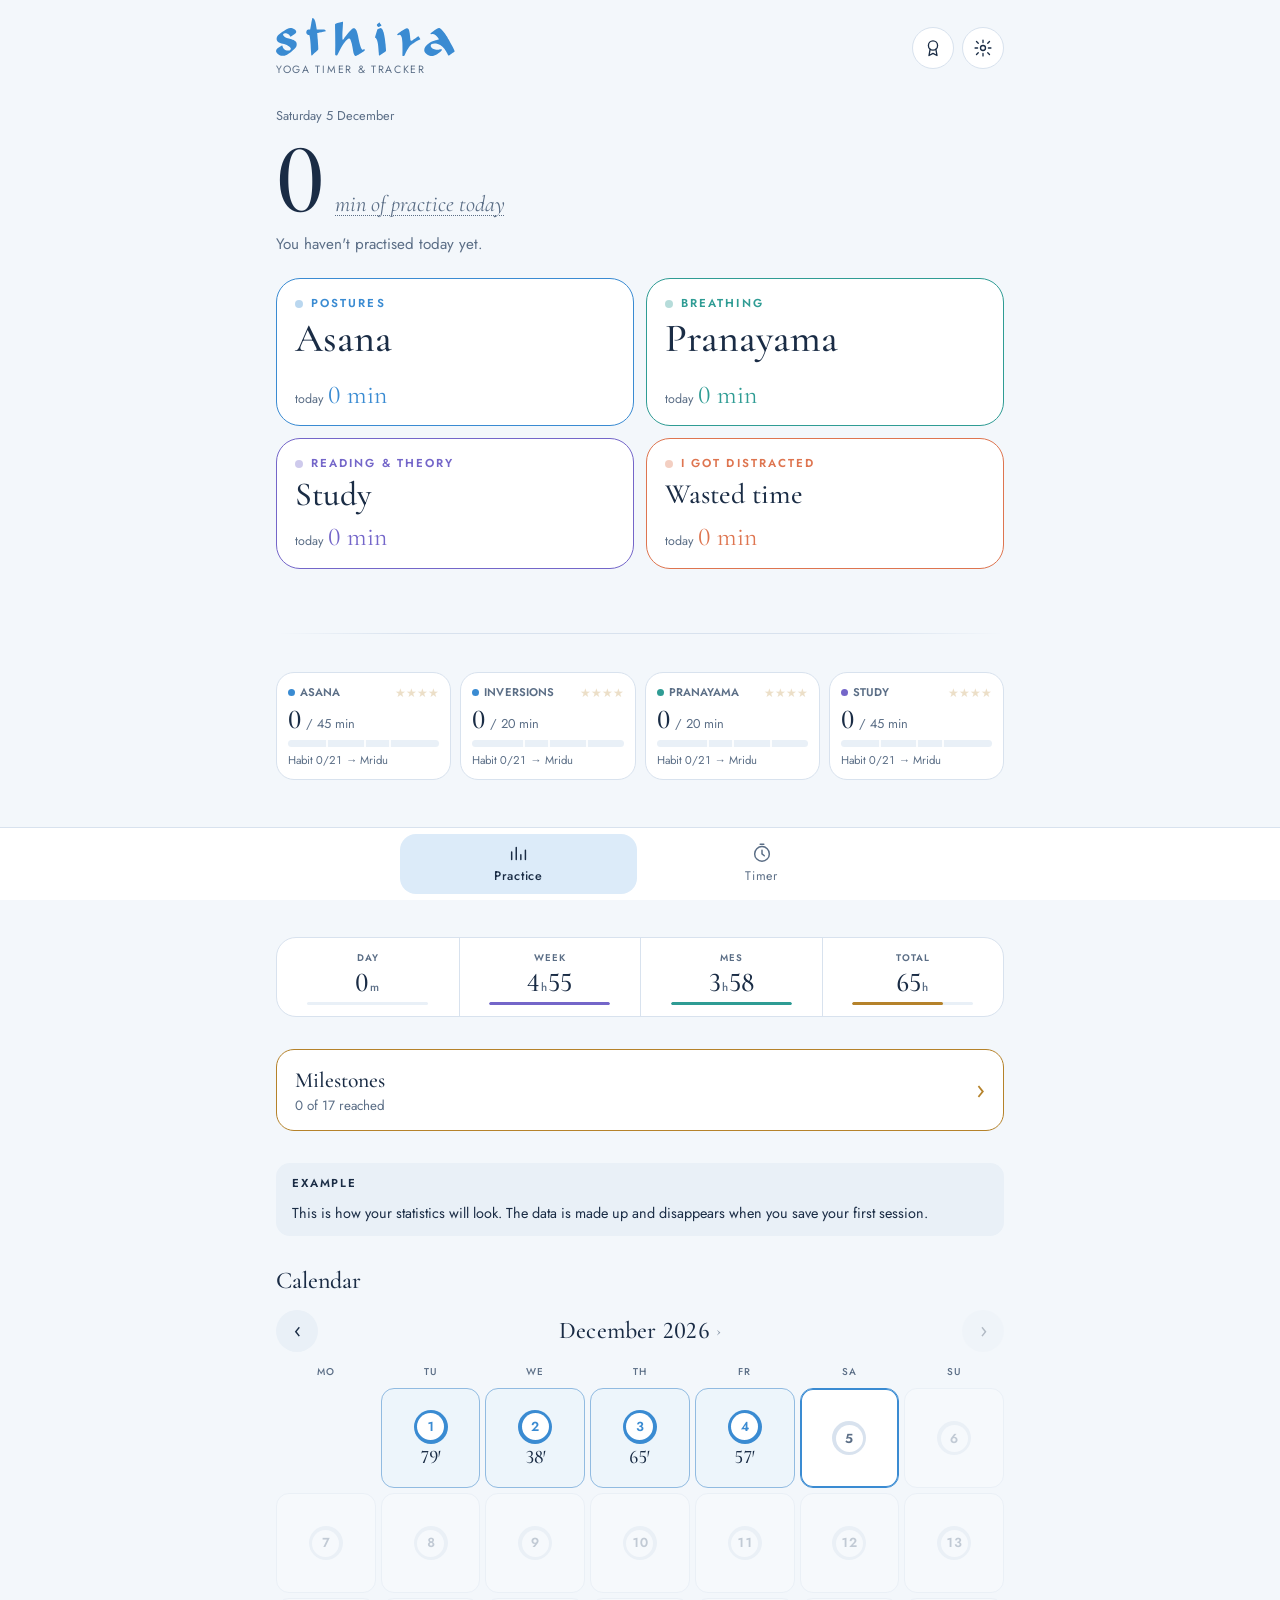
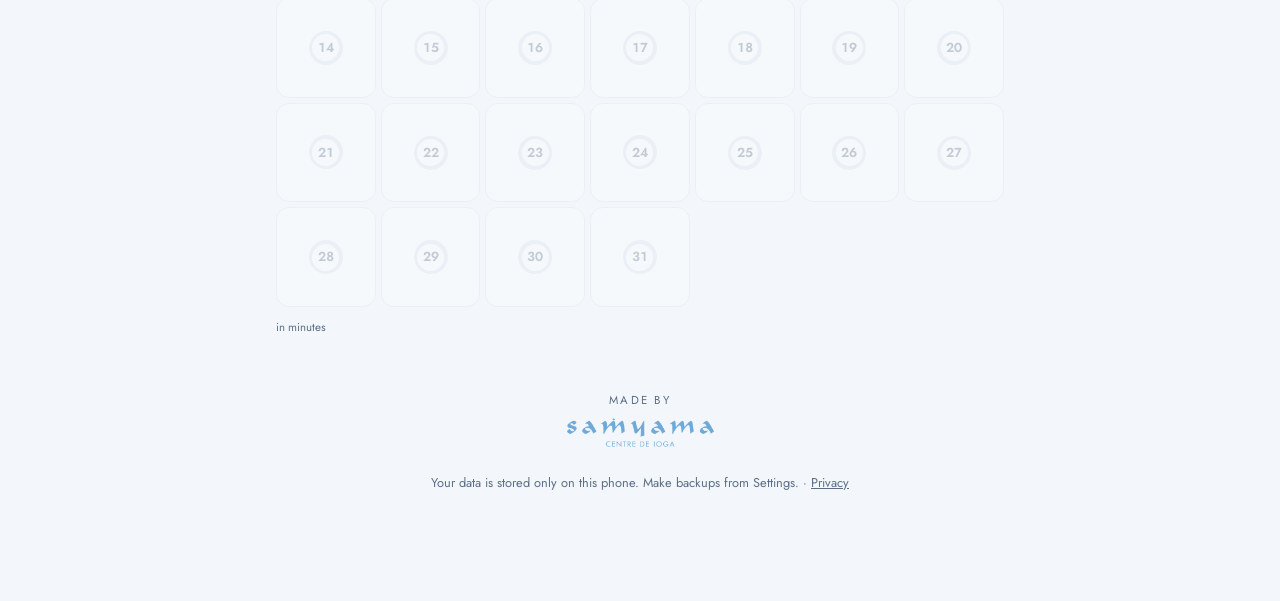
==== commit c5230ba5: "Add files via upload" ====
--- a/index.html
+++ b/index.html
@@ -637,9 +637,10 @@
 .medal .m-g{font-family:var(--display); font-weight:600; fill:var(--muted); font-variant-numeric:lining-nums}
 .medal.on .m-disc{fill:var(--mc, var(--gold))} .medal.on .m-g{fill:var(--on-color)} .medal.on .m-ray{stroke:var(--mc, var(--gold))}
 .ach-sec{display:flex; flex-direction:column; gap:12px}
-.ach-sec h3{font-family:var(--display); font-weight:500; font-size:1.6rem; margin:0; display:flex; justify-content:space-between; align-items:baseline; gap:10px}
-.ach-sec h3 .h3t{display:inline-flex; align-items:center; gap:9px}
-.ibtn.ib-s{width:21px; height:21px; min-width:21px; font-size:.74rem; line-height:1; transform:translateY(-3px)}
+.ach-sec h3{font-family:var(--display); font-weight:500; font-size:1.45rem; margin:0; display:flex; justify-content:space-between; align-items:baseline; gap:10px; line-height:1.18}
+.ach-sec h3 .h3t{min-width:0}
+.ach-sec h3 .h3r{display:inline-flex; align-items:center; gap:9px; flex:none; margin-left:auto; translate:0 -1px}
+.ibtn.ib-s{width:21px; height:21px; min-width:21px; font-size:.74rem; line-height:1}
 .sec-help{margin:-4px 0 0}
 .ach2{gap:8px; padding:12px 10px}
 .ach2 .medal{width:54px; height:54px}
@@ -1020,7 +1021,7 @@
   set(k,v){ try{ localStorage.setItem(KEY+k, JSON.stringify(v)); }catch(e){} },
   del(k){ try{ localStorage.removeItem(KEY+k); }catch(e){} }
 };
-const APP_VERSION = "3.8";
+const APP_VERSION = "3.9";
 let settings = Object.assign({rewards:true, padStyle:"cards", sumStyle:"strip", goalOn:true, goal:30, interval:0, autoAway:true, askCause:true, period:"week", lang:"", advOpen:false}, store.get("settings",{}));
 if(settings.period === "q") settings.period = "all";
 let sessions = store.get("sessions", []);
@@ -2355,17 +2356,14 @@
   return c;
 }
 const cfgSave = () => store.set("settings", settings);
-const ACH_GRP = [["const","Sadhana · constància","--gold"],["time","Ashtanga · els vuit membres","--asana"],["post","Postures, pranayama i estudi","--study"],["own","Les meves fites","--gold"]];
+const ACH_GRP = [["const","Sadhana · constància","--gold"],["time","Ashtanga · els vuit membres","--asana"],["own","Les meves fites","--gold"]];
 const OPEN_T = [1, 5, 10, 25, 50, 100, 250, 500, 1000];
 const ACH_BASE = [
   {id:"first", g:"const", gl:"1", k:"n", t:1, u:"n", name:() => "Arambha", desc:() => tx("El començament") + " · " + tx("desa la primera sessió")},
   ...[[3,"Sankalpa","La intenció presa"],[7,"Abhyasa","La pràctica repetida"],[14,"Tapas","L'esforç que crema"],[30,"Nishtha","Constància ferma"],[100,"Sadhana","La pràctica d'una vida"]].map(([n,sa,m]) => ({id:"s"+n, g:"const", gl:n+"d", k:"streak", t:n, u:"n", name:() => sa, desc:() => tx(m) + " · " + tx("{n} dies seguits", {n})})),
   ...[[7,"Vrata","El vot complert"],[30,"Dhriti","Fermesa"],[100,"Tapasya","Disciplina sostinguda"]].map(([n,sa,m]) => ({id:"g"+n, g:"const", gl:n+"✓", k:"goal", t:n, u:"n", name:() => sa, desc:() => tx(m) + " · " + tx("compleix l'objectiu diari {n} dies", {n})})),
   ...[[1,"Yama"],[10,"Niyama"],[25,"Asana"],[50,"Pranayama"],[100,"Pratyahara"],[250,"Dharana"],[500,"Dhyana"],[1000,"Samadhi"]].map(([n,sa],i) => ({id:"h"+n, g:"time", gl:n+"h", k:"asana", k2:"prana", two:1, t:n*HOUR, u:"ms", name:() => sa, desc:() => tx("Membre {i} de vuit", {i:i+1}) + " · " + tx(n === 1 ? "{n} hora en cada activitat" : "{n} hores en cada activitat", {n})})),
-    ...[["sirsa","Raja","El rei de les postures","Sirsasana"],["sarva","Mata","La mare de les postures","Sarvangasana"],["sava","Vishranti","El descans conscient","Savasana"]].map(([k,sa,m,p]) => ({id:k+"1", g:"post", gl:"1h", k, open:1, tiers:OPEN_T, t:HOUR, u:"ms", name:() => sa, desc:() => tx(m) + " · " + p})),
-  {id:"pr5", g:"post", gl:"1h", k:"prana", open:1, tiers:OPEN_T, t:HOUR, u:"ms", name:() => "Prana", desc:() => tx("L'alè") + " · " + actName("pranayama")},
-  {id:"st5", g:"post", gl:"1h", k:"study", open:1, tiers:OPEN_T, t:HOUR, u:"ms", name:() => "Svadhyaya", desc:() => tx("L'estudi de si mateix") + " · " + actName("study")}
-];
+  ];
 
 const achDefs = () => ACH_BASE.concat(achCfg().custom.map(c => ({id:c.id, own:true, g:"own", gl:c.h+"h", k:"act:"+c.act, t:c.h*HOUR, u:"ms", name:() => actName(c.act) + " · " + c.h + " h", desc:() => tx(c.h === 1 ? "Acumula {n} hora" : "Acumula {n} hores", {n:c.h})})));
 let ACHS = null;
@@ -2639,13 +2637,13 @@
 const SEC_HELP = {
   const: "Compta dies, no activitats. Un dia compta si has practicat almenys 1 minut entre asana, pranayama i estudi. Fa servir la teva millor ratxa de sempre, així que no es perd si un dia la trenques.",
   time: "Hores acumulades des del primer dia, comptades per separat: el cercle de l'esquerra és asana i el de la dreta pranayama. N'hi ha prou amb una de les dues per encendre el membre. L'estudi, el temps perdut i les pauses no hi compten.",
-  post: "Comptadors oberts: no s'acaben mai. Les hores que fas en aquella postura o activitat es van sumant des del primer dia, i reps un premi cada cop que passes una marca: 1, 5, 10, 25, 50, 100, 250, 500 i 1.000 hores.",
+  postOff: "Comptadors oberts: no s'acaben mai. Les hores que fas en aquella postura o activitat es van sumant des del primer dia, i reps un premi cada cop que passes una marca: 1, 5, 10, 25, 50, 100, 250, 500 i 1.000 hores.",
   own: "Les fites que t'has creat tu. Compten les hores acumulades de l'activitat que vas triar.",
   hab: "21 dies seguits arribant al temps d'un nivell. Si un dia no hi arribes, la ratxa torna a començar. El marc daurat, platejat o de bronze marca fins on has arribat.",
   dia: "Només el temps d'avui en cada activitat. Les estrelles s'encenen a mesura que vas passant els nivells d'intensitat.",
   rec: "Compara el que portes en aquest període amb el període anterior complet. Compta asana, pranayama i estudi."
 };
-const secH = (title, small, id, help) => `<h3><span class="h3t">${title}<button class="ibtn ib-s" data-info="sh-${id}" aria-label="${tx("Informació")}" aria-expanded="false">i</button></span>${small ? `<small>${small}</small>` : ""}</h3><p class="t-help sec-help" id="sh-${id}" hidden>${tx(help)}</p>`;
+const secH = (title, small, id, help) => `<h3><span class="h3t">${title}</span><span class="h3r"><button class="ibtn ib-s" data-info="sh-${id}" aria-label="${tx("Informació")}" aria-expanded="false">i</button>${small ? `<small>${small}</small>` : ""}</span></h3><p class="t-help sec-help" id="sh-${id}" hidden>${tx(help)}</p>`;
 function renderAch(){
   const el = $("#achv"), keep = el.scrollTop, cfg = achCfg(), list = achList(achEdit), shown = list.filter(a => !a.off), nOn = shown.filter(a => a.on).length, sr = streaks(sessions), days = n => tx(n === 1 ? "{n} dia" : "{n} dies", {n});
   const D = dailyList(true, true);
